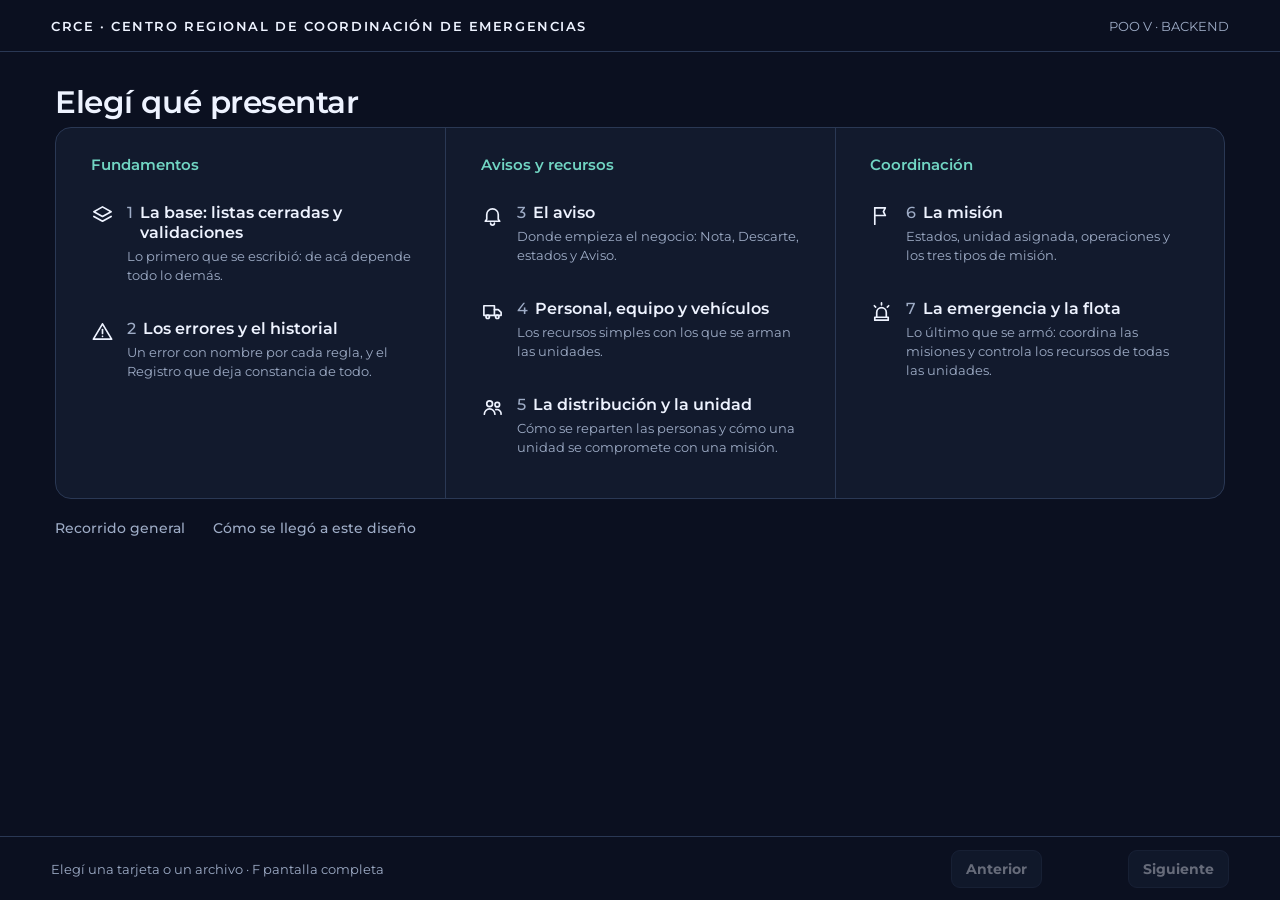
==== docs/backend_presentacion.html @ 0c1eb32d "Presentación: menú con los mismos colores que las diapositivas Co-Authored-By: Claude Opus 5.5 <nore" ====
<!doctype html>
<html lang="es"><head><meta charset="utf-8"><meta name="viewport" content="width=device-width, initial-scale=1">
<script>if(parent!==window)document.documentElement.classList.add('emb')</script>
<title>CRCE · Backend</title>
<style>
:root{--bg:#0b1020;--panel:#121a2d;--panel2:#18243b;--text:#eef3ff;--muted:#9eacc6;--accent:#71d5c3;--line:#2a3854;--code:#080d18;--gold:#f3c969;--blue:#7cb7ff;--lila:#b9a7ff;--soft:#c5d0e4}
*{box-sizing:border-box}html,body{margin:0;width:100%;height:100%;background:var(--bg);color:var(--text);font-family:Inter,ui-sans-serif,system-ui,-apple-system,BlinkMacSystemFont,"Segoe UI",sans-serif}
.deck{height:100%;display:flex;flex-direction:column}
.top{height:52px;flex:none;padding:0 4vw;display:flex;align-items:center;justify-content:space-between;gap:16px;border-bottom:1px solid var(--line);color:var(--muted);font-size:13px;letter-spacing:.04em;white-space:nowrap}
html.emb .top{padding-left:64px}
.top span{overflow:hidden;text-overflow:ellipsis}
.top select{background:var(--panel2);color:var(--text);border:1px solid var(--line);border-radius:9px;padding:6px 10px;font:inherit;font-size:13px;max-width:min(46vw,520px)}
main{flex:1;min-height:0;display:flex;justify-content:center;padding:2.2vh 4vw;overflow:hidden;position:relative}
.slide{display:none;width:min(1360px,100%);min-height:0;max-height:100%}
.slide.active{display:flex;flex-direction:column;justify-content:center;animation:in .22s ease}
.slide.cod.active{justify-content:flex-start}
@keyframes in{from{opacity:.4;transform:translateY(8px)}to{opacity:1;transform:none}}
@media (prefers-reduced-motion:reduce){.slide.active{animation:none}}
.eyebrow{color:var(--accent);font-size:13px;font-weight:700;letter-spacing:.15em;text-transform:uppercase;margin-bottom:10px;display:flex;justify-content:space-between;align-items:center;gap:12px}
h1{font-size:clamp(32px,4.6vw,62px);line-height:1.04;letter-spacing:-.04em;margin:0 0 16px}
h2{font-size:clamp(24px,3vw,42px);line-height:1.1;letter-spacing:-.035em;margin:0 0 clamp(10px,2vh,20px)}
.lead{font-size:clamp(16px,1.7vw,21px);line-height:1.5;color:var(--soft);max-width:900px;margin:0 0 6px}
.lead.corto{max-width:1000px;font-size:clamp(15px,1.45vw,19px);margin-bottom:clamp(8px,1.6vh,16px)}
.grid{display:grid;grid-template-columns:1fr 1fr;gap:clamp(12px,1.6vw,22px);align-items:start}
.grid3,.tres{display:grid;grid-template-columns:repeat(3,1fr);gap:clamp(12px,1.4vw,20px);align-items:stretch}
.card{background:var(--panel);border:1px solid var(--line);border-radius:16px;padding:clamp(14px,1.6vw,22px)}
.card h3{margin:0 0 10px;font-size:clamp(15px,1.3vw,18px)}
.card h3:not(:first-child){margin-top:14px}
.muted{color:var(--muted)}.chica{font-size:12.5px;margin:8px 0 0}
.explain{font-size:clamp(14.5px,1.3vw,18px);line-height:1.55;color:var(--soft);margin:0 0 8px}.explain strong{color:var(--text)}
ul{margin:6px 0 0;padding-left:20px;color:var(--soft);line-height:1.55;font-size:clamp(14.5px,1.3vw,18px)}li{margin:4px 0}
code{font-family:ui-monospace,SFMono-Regular,Menlo,monospace;color:#bce9df;font-size:.93em}
.tag{display:inline-block;color:var(--accent);border:1px solid #32665e;border-radius:99px;padding:4px 10px;font-size:12px;font-weight:700;margin:0 6px 6px 0}
.callout{border-left:3px solid var(--accent);padding:10px 14px;background:#10242a;border-radius:0 10px 10px 0;color:#cdebe5;margin-top:14px;font-size:clamp(14.5px,1.3vw,18px);line-height:1.5}
.flow{display:flex;align-items:center;gap:10px;flex-wrap:wrap;margin:18px 0 6px}.node{background:var(--panel2);border:1px solid var(--line);border-radius:12px;padding:13px 18px;font-weight:650;font-size:clamp(15px,1.4vw,19px)}.arrow{color:var(--accent);font-size:20px}
pre.mini{margin:6px 0 0;background:var(--code);border:1px solid #26334b;border-radius:10px;padding:12px 14px;overflow:auto;color:#e6edf8;font:clamp(11.5px,1vw,13.5px)/1.55 ui-monospace,SFMono-Regular,Menlo,monospace;white-space:pre}
/* piezas */
.pieza h3{margin-bottom:2px}.pieza h3 code{font-size:1.15em;color:var(--accent)}.rol{display:block;font-size:12px;color:var(--gold);margin:0 0 8px}
.guarda{font-size:13px;color:var(--muted);margin:6px 0 0;line-height:1.45}.guarda b{color:var(--soft)}
/* capas */
.capas{display:flex;flex-direction:column;gap:clamp(6px,1.2vh,12px)}
.capa{display:grid;grid-template-columns:minmax(150px,250px) 1fr;gap:16px;align-items:center;background:var(--panel);border:1px solid var(--line);border-left:4px solid var(--accent);border-radius:14px;padding:clamp(8px,1.4vh,14px) 18px}
.capa.c1{border-left-color:var(--blue)}.capa.c2{border-left-color:var(--gold)}.capa.c3{border-left-color:var(--lila)}
.cn b{display:block;font-size:clamp(15px,1.4vw,18px)}.cn small{color:var(--muted);font-size:12.5px}
.mod{display:inline-block;margin:3px 8px 3px 0;padding:6px 12px;border-radius:9px;background:var(--panel2);border:1px solid var(--line);font:600 clamp(12.5px,1.1vw,14.5px) ui-monospace,Menlo,monospace;color:#bce9df}
.mod.tipo{border-style:dashed;color:var(--muted)}
/* mapa */
.mapa{display:grid;grid-template-columns:1fr auto 1fr auto 1fr auto 1fr auto 1fr;align-items:center;row-gap:8px;margin:6px 0 4px}
.nodo{background:var(--panel2);border:1px solid var(--line);border-radius:14px;padding:clamp(14px,3vh,30px) 8px;text-align:center}
.nodo b{display:block;font-size:clamp(15px,1.6vw,22px)}.nodo small{display:block;color:var(--muted);font-size:clamp(11.5px,.95vw,13px);margin-top:3px}
.nodo.chico{padding:8px 6px;border-style:dashed}.nodo.chico b{font-size:clamp(13px,1.15vw,15px)}
.lk{display:flex;flex-direction:column;align-items:center;color:var(--accent);font-size:clamp(11.5px,1vw,13.5px);padding:0 8px;text-align:center;line-height:1.2}.lk i{font-style:normal;font-size:20px}
.abajo{grid-row:2;display:flex;flex-direction:column;align-items:center;gap:2px;color:var(--accent);font-size:clamp(11.5px,1vw,13.5px);margin-top:10px;text-align:center}.abajo i{font-style:normal;font-size:18px;line-height:1}
.a3{grid-column:3}.a5{grid-column:5}.a7{grid-column:7}
/* cadena de mensajes */
.seq{display:flex;flex-direction:column;gap:2px}
.q{display:flex;align-items:center;gap:10px;padding:clamp(2px,.5vh,5px) 0 clamp(2px,.5vh,5px) calc(var(--d)*clamp(14px,1.8vw,26px));font-size:clamp(12px,1.2vw,16.5px);white-space:nowrap;min-width:0}
.q .a{flex:none;width:clamp(78px,7.5vw,100px);text-align:center;border-radius:7px;padding:2px 0;font-weight:700;font-size:.86em;color:#0b1020}
.a.op{background:#9eacc6}.a.em{background:var(--accent)}.a.mi{background:var(--gold)}.a.un{background:var(--lila)}.a.ve{background:#8fe3a0}
.q code{color:#e6edf8;overflow:hidden;text-overflow:ellipsis}.q em{color:var(--muted);font-style:normal;overflow:hidden;text-overflow:ellipsis}
.q em::before{content:"· "}
/* camino de un dato */
.pipe{display:flex;align-items:center;gap:8px;flex-wrap:wrap;margin:0 0 clamp(10px,2vh,18px)}
.et{display:flex;gap:8px;align-items:center;background:var(--panel2);border:1px solid var(--line);border-radius:12px;padding:8px 14px;font-weight:650;font-size:clamp(13px,1.2vw,16px)}
.et b{display:inline-grid;place-items:center;width:22px;height:22px;border-radius:50%;background:var(--accent);color:#0b1020;font-size:12px}
.codigo2{display:flex;flex-direction:column;gap:4px}.cl{display:flex;gap:10px;align-items:baseline;padding:6px 10px;border-radius:8px;border-left:3px solid var(--line);background:var(--code)}
.cl b{flex:none;display:inline-grid;place-items:center;width:20px;height:20px;border-radius:50%;font-size:11px;color:#0b1020;background:var(--muted)}
.cl code{color:#e6edf8;font-size:clamp(11px,1vw,13.5px);white-space:nowrap;overflow:hidden;text-overflow:ellipsis}
.cl.e2{border-left-color:var(--accent)}.cl.e2 b{background:var(--accent)}.cl.e3{border-left-color:var(--gold)}.cl.e3 b{background:var(--gold)}
.cl.e4{border-left-color:var(--lila)}.cl.e4 b{background:var(--lila)}.cl.e5{border-left-color:var(--blue)}.cl.e5 b{background:var(--blue)}
.etapas{list-style:none;padding:0}.etapas li{margin:0 0 9px;font-size:clamp(13px,1.15vw,15.5px);line-height:1.45}.etapas b{color:var(--text)}
/* ejemplo real, etapa por etapa */
.ej{display:grid;grid-template-columns:1.35fr 1fr;gap:clamp(12px,1.4vw,20px);align-items:start;margin-bottom:clamp(8px,1.4vh,14px)}
.ets{display:flex;flex-direction:column;gap:clamp(5px,.9vh,8px)}
.ep{--c:var(--muted);display:grid;grid-template-columns:22px 1fr;gap:0 12px;align-items:start;background:var(--panel);border:1px solid var(--line);border-left:3px solid var(--c);border-radius:12px;padding:clamp(6px,1vh,10px) 14px}
.ep>b{display:inline-grid;place-items:center;width:22px;height:22px;border-radius:50%;background:var(--c);color:#0b1020;font-size:12px;margin-top:1px}
.ep p{margin:0;font-size:clamp(13.5px,1.2vw,16.5px);line-height:1.45;color:var(--soft)}.ep p strong{color:var(--text)}.ep .t{color:var(--c);font-weight:700}
.ep.e2{--c:var(--accent)}.ep.e3{--c:var(--gold)}.ep.e4{--c:var(--lila)}.ep.e5{--c:var(--blue)}
.ep pre.mini{margin:6px 0 0;font-size:clamp(11px,1vw,13px);padding:8px 12px}
.card.err{border-color:#6b3340;background:#1a1322}.card.err h3{color:#ff9aa8}
.pr{align-items:stretch}
.card.ok{border-color:#2f6b57;background:#0f221f;display:flex;flex-direction:column;align-items:center;justify-content:center;text-align:center;gap:6px}
.card.ok h3{margin:0;color:#8fe3a0;font-size:clamp(18px,1.8vw,24px)}.card.ok .explain{margin:0;font-size:clamp(15px,1.4vw,19px)}
.gran{display:grid;place-items:center;width:clamp(56px,6vw,84px);height:clamp(56px,6vw,84px);border-radius:50%;background:#8fe3a0;color:#0b1020;font-size:clamp(30px,3.4vw,48px);font-weight:800;margin-bottom:6px}
.sigue{display:flex;flex-wrap:wrap;align-items:center;gap:6px 8px;margin:0 0 clamp(8px,1.4vh,14px)}
.sigue .eti{color:var(--muted);font-size:13px;margin-right:4px}
.sigue .paso{display:inline-flex;gap:7px;align-items:center;background:var(--panel2);border:1px solid var(--line);border-radius:99px;padding:3px 12px 3px 4px;font-size:clamp(12px,1.05vw,14px);color:var(--soft)}
.sigue .paso b{display:inline-grid;place-items:center;width:20px;height:20px;border-radius:50%;background:var(--accent);color:#0b1020;font-size:11px}
.banda{display:grid;grid-template-columns:1fr auto;gap:6px 22px;align-items:center}.banda h3{margin:0 0 4px}.banda .explain{margin:0}.banda pre.mini{margin:0}
/* ciclo de vida */
.vida{display:grid;grid-template-columns:clamp(110px,13vw,170px) 1fr;gap:4px 16px;align-items:center;background:var(--panel);border:1px solid var(--line);border-radius:14px;padding:clamp(8px,1.3vh,13px) 18px;margin-bottom:clamp(6px,1.1vh,10px)}
.vn b{display:block;font-size:clamp(15px,1.4vw,18px)}.vn small{color:var(--muted);font-size:12px}
.cad{display:flex;flex-wrap:wrap;gap:6px 8px;align-items:center}
.st{background:var(--panel2);border:1px solid #32665e;color:#bce9df;border-radius:99px;padding:4px 12px;font-weight:650;font-size:clamp(13px,1.2vw,16px)}
.ar{color:var(--gold);font:600 clamp(11.5px,1vw,14px) ui-monospace,Menlo,monospace}.o{color:var(--muted);font-size:13px}
.nota-v{grid-column:2;margin:0;font-size:clamp(12px,1vw,14px);color:var(--muted)}
/* conceptos de POO */
.poo{display:flex;flex-direction:column;gap:clamp(5px,.9vh,9px)}
.poo .fila{display:grid;grid-template-columns:clamp(130px,15vw,200px) 1.3fr 1.4fr;gap:16px;align-items:center;padding:clamp(6px,1.1vh,11px) 16px;background:var(--panel);border:1px solid var(--line);border-radius:12px}
.cp{color:var(--accent);font-weight:750;font-size:clamp(14.5px,1.4vw,19px)}.dn{font-size:clamp(12.5px,1.15vw,15.5px);color:var(--soft);line-height:1.4}.pq{font-size:clamp(13px,1.2vw,16.5px);color:#e4ecff;line-height:1.4}
/* pruebas */
.pruebas .fila{display:grid;grid-template-columns:minmax(150px,230px) 1fr 36px;gap:10px;padding:6px 0;border-bottom:1px solid var(--line);font-size:clamp(12.5px,1.15vw,15px);align-items:baseline;color:var(--soft)}
.pruebas .fila:last-child{border-bottom:0}.pruebas b{text-align:right;color:var(--accent)}
/* ficha */
.cont{list-style:none;padding:0;margin:0}.cont li{display:grid;grid-template-columns:minmax(0,1fr);gap:1px;padding:6px 0;border-bottom:1px solid var(--line);margin:0}.cont li:last-child{border-bottom:0}
.cont code{color:var(--accent);font-weight:600}.cont span{color:var(--soft);font-size:clamp(12.5px,1.1vw,14.5px)}
.rel{margin:0 0 8px;display:flex;flex-wrap:wrap;align-items:center;gap:2px 0}.rel b{width:74px;color:var(--muted);font-size:12.5px;font-weight:600}
/* código */
.dos{display:grid;grid-template-columns:minmax(0,1.15fr) minmax(0,1fr);gap:clamp(12px,1.6vw,22px);flex:1;min-height:0;align-items:start;grid-template-rows:minmax(0,1fr)}
.codigo{background:var(--code);border:1px solid #26334b;border-radius:12px;padding:12px 6px 12px 4px;overflow:auto;max-height:100%;font:14px/1.6 ui-monospace,SFMono-Regular,Menlo,monospace;min-width:0}
.l{display:flex;white-space:pre;padding-right:12px;overflow:hidden}.l[hidden]{display:none}
.n{flex:none;width:3.4em;text-align:right;color:#475674;padding-right:1.2em;user-select:none}
.c{flex:1;color:#e6edf8}
.tk{color:var(--blue)}.ts{color:var(--gold)}.td{color:var(--lila)}.tn{color:#f2a07b}
.l.act{background:rgba(113,213,195,.14);box-shadow:inset 3px 0 0 var(--accent)}
.codigo.foco .l:not(.act){opacity:.5}
.dos.apilado{grid-template-columns:minmax(0,1fr);grid-template-rows:auto minmax(0,1fr)}
.nota{max-height:100%;overflow:hidden;min-width:0}.nota .zz{width:100%}
.apilado .nota{padding:12px 16px}.apilado .nota .pista{display:none}
.apilado .nota h3{font-size:clamp(15px,1.4vw,19px);margin:0 0 5px}.apilado .nota .q2{font-size:clamp(13.5px,1.2vw,16px);line-height:1.45;margin-bottom:5px}
.apilado .nota h4{margin:6px 0 3px}.apilado .nota .tags{margin-top:4px}.apilado .nota .callout{margin-top:0}
.apilado .nota .zz{columns:2 320px;column-gap:28px}.apilado .nota .zz>*{break-inside:avoid}.apilado .nota .zz>.rot{column-span:all}.apilado .nota .zz>h3:first-of-type{margin-top:0}
.rot{display:flex;justify-content:space-between;align-items:center;color:var(--muted);font-size:12px;letter-spacing:.05em;margin-bottom:8px}
.dots span{display:inline-block;width:7px;height:7px;border-radius:50%;background:var(--line);margin-left:4px}.dots span.on{background:var(--accent)}
.nota h3{font-size:clamp(17px,1.6vw,22px);margin:0 0 8px;letter-spacing:-.01em}
.nota .q2{font-size:clamp(14.5px,1.3vw,17.5px);line-height:1.55;color:var(--soft);margin:0 0 8px}.nota .q2 strong{color:var(--text)}
.nota .q2 p{margin:0 0 .55em}.nota .q2 p:last-child{margin-bottom:0}
.nota .q2 pre.mini{font:600 .78em/1.45 ui-monospace,SFMono-Regular,Menlo,monospace;color:var(--accent);background:rgba(0,0,0,.25);border:1px solid var(--line);border-radius:8px;padding:.6em .8em;margin:.2em 0 .7em;white-space:pre;overflow-x:auto}
.nota .q2 table.mini{border-collapse:collapse;width:100%;font-size:.8em;margin:.2em 0 .6em}.nota .q2 table.mini th,.nota .q2 table.mini td{border:1px solid var(--line);padding:.3em .45em;text-align:left;vertical-align:top}.nota .q2 table.mini th{color:var(--gold);font-weight:700;background:rgba(255,255,255,.03)}
.nota .q2 ul,.nota .q2 ol{margin:.2em 0 .55em;padding-left:1.25em}.nota .q2 li{margin:.25em 0}.nota .q2 li::marker{color:var(--accent);font-weight:700}
.nota h4{margin:10px 0 4px;font-size:13px;color:var(--gold);font-weight:700}
.nota .tags{margin-top:8px}.nota .pista{color:var(--muted);font-size:12.5px;margin:10px 0 0}
.ver{background:none;border:1px solid var(--line);color:var(--accent);border-radius:8px;padding:3px 9px;font-size:11.5px;font-weight:650;cursor:pointer;letter-spacing:0;text-transform:none}.ver[hidden]{display:none}
.ver:hover{border-color:var(--accent)}
/* pie */
.bottom{height:64px;flex:none;border-top:1px solid var(--line);display:flex;align-items:center;justify-content:space-between;padding:0 4vw;color:var(--muted);font-size:13px;gap:12px}
.controls{display:flex;gap:8px;align-items:center}
button{background:var(--panel2);border:1px solid var(--line);color:var(--text);padding:9px 14px;border-radius:9px;cursor:pointer;font-weight:650;font:inherit;font-size:14px;font-weight:650}
button:hover{border-color:var(--accent)}button:disabled{opacity:.4;cursor:default}button:focus-visible,.gr:focus-visible{outline:3px solid var(--gold);outline-offset:2px}
.count{min-width:70px;text-align:center}
/* lista */
#lista{display:none;width:min(1360px,100%);overflow:auto;align-self:stretch;padding:0 4px}
#lista.on{display:block}
#lista h1{font-size:clamp(28px,3.6vw,48px);margin-bottom:8px}#lista .lead{margin-bottom:clamp(10px,2vh,18px)}
.gr{display:grid;grid-template-columns:auto 1fr;gap:4px 14px;align-items:start;background:var(--panel);border:1px solid var(--line);border-radius:16px;padding:clamp(12px,1.8vh,18px) 18px;cursor:pointer;position:relative;min-width:0}
.gr:hover{border-color:var(--accent)}.gr.visto{border-color:#32665e}.gr.visto::after{content:"visto";position:absolute;right:14px;top:10px;color:var(--accent);font-size:11px;font-weight:700}
.gr .num{display:inline-grid;place-items:center;width:32px;height:32px;border-radius:50%;background:var(--accent);color:#0b1020;font-weight:800;font-size:15px}
.gr b{display:block;font-size:clamp(15px,1.35vw,18px);margin-bottom:4px}
.gr .arch{display:flex;flex-wrap:wrap;gap:6px;margin-bottom:4px}
.fch{padding:3px 9px;border-radius:7px;font:600 12px ui-monospace,Menlo,monospace;color:#bce9df;background:var(--panel2)}
.gr .desc{display:block;color:var(--muted);font-size:clamp(12.5px,1.05vw,14px);line-height:1.4}
.gr small{grid-column:2;color:var(--muted);font-size:11.5px}
.gr.gen{margin-bottom:clamp(10px,1.6vh,16px);border-color:#32665e;background:#10242a;grid-template-columns:auto 1fr auto;align-items:center}
.gr.gen .num{background:var(--gold)}.gr.gen small{grid-column:3;font-size:12px}
.grs{display:grid;grid-template-columns:repeat(auto-fit,minmax(290px,1fr));gap:clamp(10px,1.4vw,16px)}
.aparte{margin:14px 0 4px;color:var(--muted);font-size:13px}.aparte button{padding:5px 11px;font-size:12.5px;color:var(--soft)}
@media (max-width:980px){.grid,.tres,.grid3,.ej,.banda{grid-template-columns:1fr}}
@media (max-width:640px){.top select{display:none}}
@media (max-height:900px){#lista .lead{display:none}}
@media (max-height:720px){h2{font-size:clamp(22px,2.6vw,30px);margin-bottom:8px}.eyebrow{margin-bottom:4px;font-size:12px}.cont li{padding:4px 0}.sigue{margin-bottom:6px}.sigue .paso{padding:2px 10px 2px 3px}.lead.corto{margin-bottom:6px}}
@media (max-height:720px){.gr .desc{display:none}.gr{padding:10px 16px}}
@font-face{font-family:"Montserrat";font-weight:400;font-style:normal;font-display:swap;src:url([data-uri]) format("woff2")}
@font-face{font-family:"Montserrat";font-weight:500;font-style:normal;font-display:swap;src:url([data-uri]) format("woff2")}
@font-face{font-family:"Montserrat";font-weight:600;font-style:normal;font-display:swap;src:url([data-uri]) format("woff2")}
@font-face{font-family:"Montserrat";font-weight:700;font-style:normal;font-display:swap;src:url([data-uri]) format("woff2")}

/* ── vista de inicio (menú): mismos colores que las diapositivas, Montserrat, columnas por tema ── */
body.modo-lista .top,body.modo-lista .bottom{font-family:"Montserrat",sans-serif;letter-spacing:0}
body.modo-lista .top span:first-child{color:var(--text);font-weight:600;letter-spacing:.12em}
#lista{font-family:"Montserrat",system-ui,sans-serif;color:var(--text);max-width:1320px}
#lista h1{font:600 clamp(26px,2.4vw,34px)/1.15 "Montserrat",sans-serif;letter-spacing:-.015em;color:var(--text);margin:clamp(6px,1.5vh,18px) 0 6px}
#lista .lead{font:400 clamp(14px,1.05vw,16px)/1.5 "Montserrat",sans-serif;color:var(--muted);max-width:760px;margin:0 0 clamp(14px,2.4vh,26px)}
.mega{display:grid;grid-template-columns:repeat(3,minmax(0,1fr));border:1px solid var(--line);border-radius:16px;background:var(--panel);overflow:hidden}
.mega .col{padding:clamp(18px,3.2vh,34px) clamp(12px,1.6vw,24px) clamp(14px,2.4vh,26px)}
.mega .col+.col{border-left:1px solid var(--line)}
.mega h3{font:600 15px/1.2 "Montserrat",sans-serif;color:var(--accent);margin:0 0 clamp(8px,1.6vh,16px);padding-left:14px}
#lista .gr{display:grid;grid-template-columns:24px minmax(0,1fr);gap:0 12px;align-items:start;background:none;border:0;border-radius:12px;
  padding:clamp(10px,1.6vh,15px) 14px;margin-bottom:clamp(2px,.6vh,8px);cursor:pointer;color:var(--text);box-shadow:none;position:relative}
#lista .gr:hover,#lista .gr:focus-visible{background:var(--panel2);outline:none}
#lista .gr:focus-visible{box-shadow:0 0 0 2px var(--accent)}
#lista .gr svg{width:23px;height:23px;margin-top:1px;fill:none;stroke:var(--text);stroke-width:1.75;stroke-linecap:round;stroke-linejoin:round}
#lista .gr>div{display:block}
#lista .gr b{display:flex;align-items:baseline;gap:7px;font:600 clamp(15.5px,1.25vw,18px)/1.25 "Montserrat",sans-serif;margin:0 0 4px;color:var(--text)}
#lista .gr .nro{color:var(--muted);font-weight:500}
#lista .gr .desc{display:block;font:400 clamp(13px,1vw,15px)/1.45 "Montserrat",sans-serif;color:var(--muted);margin:0}
#lista .gr .arch{display:flex;flex-wrap:wrap;gap:2px 12px;margin-top:6px}
#lista .fch{background:none;border:0;padding:0;font:500 12.5px/1.4 "Montserrat",sans-serif;color:#bce9df;cursor:pointer}
#lista .fch:hover{text-decoration:underline;color:var(--text)}
#lista .gr.visto::after{content:"Visto";position:static;grid-column:2;justify-self:start;margin-top:6px;font:600 11px/1 "Montserrat",sans-serif;color:var(--bg);background:var(--accent);border-radius:99px;padding:4px 8px}
.extra{display:flex;gap:28px;margin:clamp(10px,1.8vh,18px) 0 0}
.preg{background:none;border:0;padding:4px 0;font:500 clamp(14px,1.05vw,15.5px)/1.3 "Montserrat",sans-serif;color:var(--muted);cursor:pointer;border-radius:0}
.preg:hover{color:var(--text);text-decoration:underline;border:0}
.preg:focus-visible{outline:2px solid var(--accent);outline-offset:2px}
@media (max-width:1100px){.mega{grid-template-columns:repeat(2,minmax(0,1fr))}.mega .col+.col{border-left:0}}
@media (max-width:640px){.mega{grid-template-columns:1fr}}
@media (max-height:900px){#lista .gr .arch{display:none}}
@media (max-height:760px){#lista .lead{display:none}#lista .gr .desc{font-size:13px}}
</style></head>
<body>
<div class="deck">
<header class="top"><span>CRCE · CENTRO REGIONAL DE COORDINACIÓN DE EMERGENCIAS</span><select id="salto" aria-label="Ir a una diapositiva" hidden></select><span id="ctx">POO V · BACKEND</span></header>
<main id="main">
<section id="lista" class="on">
 <h1>Elegí qué presentar</h1>
 <p class="lead">Cada grupo explica el código de sus archivos, en el orden en que se construyó.</p>
 <div class="mega"><div class="col"><h3>Fundamentos</h3><div class="gr" data-g="1" tabindex="0" role="button" title="6 diapositivas"><svg viewBox="0 0 24 24" aria-hidden="true"><path d="M12 3 3 8l9 5 9-5-9-5Z"/><path d="m3 13 9 5 9-5"/></svg><div><b><span class="nro">1</span>La base: listas cerradas y validaciones</b><span class="desc">Lo primero que se escribió: de acá depende todo lo demás.</span><span class="arch"><button class="fch" data-g="1" data-f="catalogos.py">catalogos.py</button><button class="fch" data-g="1" data-f="valores.py">valores.py</button></span></div></div><div class="gr" data-g="2" tabindex="0" role="button" title="8 diapositivas"><svg viewBox="0 0 24 24" aria-hidden="true"><path d="M12 4 2.5 20h19L12 4Z"/><path d="M12 10v4"/><path d="M12 17h.01"/></svg><div><b><span class="nro">2</span>Los errores y el historial</b><span class="desc">Un error con nombre por cada regla, y el Registro que deja constancia de todo.</span><span class="arch"><button class="fch" data-g="2" data-f="errores.py">errores.py</button><button class="fch" data-g="2" data-f="historial.py">historial.py</button></span></div></div></div><div class="col"><h3>Avisos y recursos</h3><div class="gr" data-g="3" tabindex="0" role="button" title="8 diapositivas"><svg viewBox="0 0 24 24" aria-hidden="true"><path d="M6 16v-5a6 6 0 0 1 12 0v5l1.5 2h-15L6 16Z"/><path d="M10 20a2 2 0 0 0 4 0"/></svg><div><b><span class="nro">3</span>El aviso</b><span class="desc">Donde empieza el negocio: Nota, Descarte, estados y Aviso.</span><span class="arch"><button class="fch" data-g="3" data-f="aviso.py">aviso.py</button></span></div></div><div class="gr" data-g="4" tabindex="0" role="button" title="7 diapositivas"><svg viewBox="0 0 24 24" aria-hidden="true"><path d="M3 6h11v10H3z"/><path d="M14 10h4l3 3v3h-7"/><circle cx="7" cy="17.5" r="1.8"/><circle cx="17" cy="17.5" r="1.8"/></svg><div><b><span class="nro">4</span>Personal, equipo y vehículos</b><span class="desc">Los recursos simples con los que se arman las unidades.</span><span class="arch"><button class="fch" data-g="4" data-f="personal.py">personal.py</button><button class="fch" data-g="4" data-f="equipamiento.py">equipamiento.py</button><button class="fch" data-g="4" data-f="vehiculos.py">vehiculos.py</button></span></div></div><div class="gr" data-g="5" tabindex="0" role="button" title="9 diapositivas"><svg viewBox="0 0 24 24" aria-hidden="true"><circle cx="9" cy="8" r="3"/><path d="M3.5 19a5.5 5.5 0 0 1 11 0"/><circle cx="17" cy="9" r="2.4"/><path d="M15.5 14.2A4.5 4.5 0 0 1 21 19"/></svg><div><b><span class="nro">5</span>La distribución y la unidad</b><span class="desc">Cómo se reparten las personas y cómo una unidad se compromete con una misión.</span><span class="arch"><button class="fch" data-g="5" data-f="distribucion.py">distribucion.py</button><button class="fch" data-g="5" data-f="unidad.py">unidad.py</button></span></div></div></div><div class="col"><h3>Coordinación</h3><div class="gr" data-g="6" tabindex="0" role="button" title="9 diapositivas"><svg viewBox="0 0 24 24" aria-hidden="true"><path d="M5 21V4"/><path d="M5 4h11l-2 4 2 4H5"/></svg><div><b><span class="nro">6</span>La misión</b><span class="desc">Estados, unidad asignada, operaciones y los tres tipos de misión.</span><span class="arch"><button class="fch" data-g="6" data-f="mision.py">mision.py</button></span></div></div><div class="gr" data-g="7" tabindex="0" role="button" title="12 diapositivas"><svg viewBox="0 0 24 24" aria-hidden="true"><path d="M7 18v-5a5 5 0 0 1 10 0v5"/><path d="M5 18h14v3H5z"/><path d="M12 3v2M4.5 6l1.4 1.4M19.5 6l-1.4 1.4"/></svg><div><b><span class="nro">7</span>La emergencia y la flota</b><span class="desc">Lo último que se armó: coordina las misiones y controla los recursos de todas las unidades.</span><span class="arch"><button class="fch" data-g="7" data-f="emergencia.py">emergencia.py</button><button class="fch" data-g="7" data-f="flota.py">flota.py</button></span></div></div></div></div><p class="extra"><button class="preg" data-s="0">Recorrido general</button><button class="preg" id="proceso">Cómo se llegó a este diseño</button></p>
</section>
<section class="slide gen grande" data-i="0" hidden><div class="eyebrow"><span>01 · el problema que resuelve</span></div><h1>Un centro que recibe avisos y decide quién responde</h1>
<p class="lead">El CRCE recibe avisos de <strong>inundaciones, incendios y accidentes viales</strong>. Sus operadores los evalúan,
registran las emergencias y organizan <strong>misiones</strong> (evacuación, rescate o asistencia sanitaria) con las
<strong>unidades</strong> de sus bases operativas.</p>
<div class="flow"><div class="node">Aviso</div><span class="arrow">→</span><div class="node">Emergencia</div><span class="arrow">→</span><div class="node">Misión</div><span class="arrow">→</span><div class="node">Unidad</div></div>
<div class="callout">El backend es el <strong>núcleo de reglas</strong>: decide qué operaciones están permitidas, con qué recursos,
y deja constancia de cada una. No es una API ni un servidor: es un <strong>dominio en Python puro</strong>, sin librerías externas.</div></section>
<section class="slide gen" data-i="1" hidden><div class="eyebrow"><span>01 · el problema que resuelve</span></div><h2>Qué reglas hace cumplir el backend</h2><div class="grid3"><div class="card"><h3>Un aviso se evalúa una sola vez</h3><p class="explain">Nace pendiente. Aceptarlo origina una emergencia; descartarlo exige justificación. Después no admite más cambios.</p><div><span class="tag">Aviso</span><span class="tag">State</span></div></div><div class="card"><h3>Una unidad atiende solo lo que puede</h3><p class="explain">Debe estar habilitada, libre y tener el vehículo, el personal y el equipo que pide ese tipo de misión.</p><div><span class="tag">Unidad</span><span class="tag">Mision</span></div></div><div class="card"><h3>Nada está en dos lugares a la vez</h3><p class="explain">Una persona, un vehículo o un equipo pertenece a una sola unidad. Lo controla la Flota, porque una unidad sola no conoce a las demás.</p><div><span class="tag">Flota</span></div></div><div class="card"><h3>Una emergencia se cierra con criterio</h3><p class="explain">Sin misiones sin concluir y con al menos una misión exitosa.</p><div><span class="tag">Emergencia</span></div></div><div class="card"><h3>Todo deja constancia</h3><p class="explain">Cada operación relevante genera un Registro inmutable: quién, cuándo, qué y sobre qué.</p><div><span class="tag">Registro</span></div></div><div class="card"><h3>Si falla, nada cambia</h3><p class="explain">Se valida y se arma todo antes de modificar: un rechazo no deja objetos a medio cambiar.</p><div><span class="tag">Fallar antes de modificar</span></div></div></div></section>
<section class="slide gen" data-i="2" hidden><div class="eyebrow"><span>02 · cómo está organizado</span></div><h2>Un dominio, sus pruebas y la documentación</h2>
<div class="grid">
 <div class="card"><h3>El repositorio</h3><pre class="mini">ProyectoFinal-PP5/
├─ pyproject.toml    Python ≥ 3.13 · sin dependencias
├─ dominio/          13 módulos: el backend
├─ tests/            8 archivos · 204 pruebas
└─ docs/             presentación y diagramas,
                     generados del código real</pre></div>
 <div class="card"><h3>Qué hay y qué no hay</h3>
  <ul><li>Solo biblioteca estándar: lo verifica <code>test_diseno.py</code>.</li>
  <li><strong>pytest</strong> es la única dependencia, y solo para desarrollo.</li>
  <li>Cada módulo concentra una parte del problema; colaboran importándose entre sí.</li>
  <li>No hay servidor, base de datos ni interfaz en esta entrega: el alcance es el <strong>dominio y sus reglas</strong>. La persistencia y la API se construyen encima.</li></ul>
  <div class="callout">Las fechas entran como parámetro: el dominio nunca consulta el reloj, así las pruebas dan siempre el mismo resultado.</div></div>
</div></section>
<section class="slide gen" data-i="3" hidden><div class="eyebrow"><span>02 · cómo está organizado</span></div><h2>Cada módulo solo conoce a los de su nivel o a los de abajo</h2>
<div class="capas"><div class="capa c3"><div class="cn"><b>Coordinación</b><small>procesos completos y consistencia</small></div><div class="cm"><span class="mod">aviso</span><span class="mod">emergencia</span><span class="mod">flota</span></div></div><div class="capa c2"><div class="cn"><b>Unidad y misión</b><small>se verifican entre sí</small></div><div class="cm"><span class="mod">unidad</span><span class="mod">mision</span></div></div><div class="capa c1"><div class="cn"><b>Recursos</b><small>lo que tiene una unidad</small></div><div class="cm"><span class="mod">personal</span><span class="mod">equipamiento</span><span class="mod">vehiculos</span><span class="mod">distribucion</span></div></div><div class="capa c0"><div class="cn"><b>Base</b><small>listas cerradas, errores, validaciones y registro</small></div><div class="cm"><span class="mod">catalogos</span><span class="mod">errores</span><span class="mod">valores</span><span class="mod">historial</span></div></div></div>
<div class="callout"><strong>Unidad y Misión</strong> se necesitan: Misión importa a Unidad, y Unidad solo nombra a Misión para anotar tipos
(<code>TYPE_CHECKING</code>). En ejecución no hay ciclos de importación.</div></section>
<section class="slide gen" data-i="4" hidden><div class="eyebrow"><span>03 · clases y componentes principales</span></div><h2>Seis piezas llevan el negocio</h2><div class="grid3"><div class="card pieza"><h3><code>Aviso</code></h3><span class="rol">entidad · State</span><p class="explain">Registra lo que informa un reportante y se evalúa una sola vez.</p><p class="guarda"><b>Guarda:</b> ubicación, tipo, gravedad estimada, notas, descarte</p></div><div class="card pieza"><h3><code>Emergencia</code></h3><span class="rol">raíz de agregado · State</span><p class="explain">Nace al aceptar un aviso. Coordina sus misiones y decide el cierre.</p><p class="guarda"><b>Guarda:</b> tipo y gravedad confirmados, misiones</p></div><div class="card pieza"><h3><code>Mision</code></h3><span class="rol">abstracta · State</span><p class="explain">Un trabajo concreto para una unidad. Declara qué pide y cómo avanza.</p><p class="guarda"><b>Guarda:</b> objetivo, estado, unidad asignada, novedades, resultado</p></div><div class="card pieza"><h3><code>Unidad</code></h3><span class="rol">entidad · composición</span><p class="explain">Jefe, personal, vehículo y equipo. Se compromete con una misión a la vez.</p><p class="guarda"><b>Guarda:</b> dotación, vehículo, equipo, condición, misión</p></div><div class="card pieza"><h3><code>Flota</code></h3><span class="rol">raíz de consistencia</span><p class="explain">Conoce bases y unidades y evita que un recurso esté en dos unidades.</p><p class="guarda"><b>Guarda:</b> bases y unidades</p></div><div class="card pieza"><h3><code>Registro</code></h3><span class="rol">valor inmutable</span><p class="explain">La constancia de cada operación: quién, cuándo, qué y sobre qué.</p><p class="guarda"><b>Guarda:</b> actor, fecha, operación, recursos, detalle</p></div></div></section>
<section class="slide gen" data-i="5" hidden><div class="eyebrow"><span>03 · clases y componentes principales</span></div><h2>Lo que rodea a esas piezas</h2>
<div class="grid3">
 <div class="card"><h3>Recursos</h3>
  <ul><li><code>Persona</code>: competencias</li><li><code>Equipo</code>: categoría y condición</li>
  <li><code>Vehiculo</code> (abstracto): <code>TransportePersonas</code>, <code>VehiculoRescate</code>, <code>Ambulancia</code></li>
  <li><code>BaseOperativa</code>: dónde están las unidades</li></ul></div>
 <div class="card"><h3>Valores inmutables</h3>
  <p class="explain"><code>Ubicacion</code>, <code>Nota</code>, <code>Descarte</code>, <code>Novedad</code>, <code>Resultado</code>, <code>Registro</code> y <code>VistaMision</code>.</p>
  <p class="explain">Con <code>frozen=True</code> no se pueden modificar una vez validados.</p></div>
 <div class="card"><h3>Estados y soporte</h3>
  <ul><li><strong>13 estados</strong>: aviso (3), misión (5), emergencia (2) y condición de la unidad (3)</li>
  <li><code>_SinUnidad</code> / <code>_ConUnidad</code>: la unidad asignada</li>
  <li><strong>9 catálogos</strong> Enum y <strong>27 errores</strong> propios</li>
  <li><code>existe_distribucion()</code>: personas distintas por puesto</li></ul></div>
</div></section>
<section class="slide gen" data-i="6" hidden><div class="eyebrow"><span>04 · cómo se comunican</span><button class="ver" data-c="Emergencia" hidden>◇ Ver en el diagrama</button></div><h2>Quién le habla a quién</h2>
<div class="mapa">
 <div class="nodo"><b>Aviso</b><small>entidad</small></div>
 <div class="lk"><span>origina</span><i>→</i></div>
 <div class="nodo"><b>Emergencia</b><small>raíz de agregado</small></div>
 <div class="lk"><span>contiene</span><i>→</i></div>
 <div class="nodo"><b>Mision</b><small>abstracta</small></div>
 <div class="lk"><span>asignada a</span><i>→</i></div>
 <div class="nodo"><b>Unidad</b><small>entidad</small></div>
 <div class="lk"><span>agrupa</span><i>←</i></div>
 <div class="nodo"><b>Flota</b><small>raíz de consistencia</small></div>
 <div class="abajo a3"><i>↑</i><span>historial</span><div class="nodo chico"><b>Registro</b><small>lo generan Aviso, Emergencia y Unidad</small></div></div>
 <div class="abajo a5"><i>↑</i><span>doble despacho</span><div class="nodo chico"><b>Vehiculo</b><small>responde si sirve</small></div></div>
 <div class="abajo a7"><i>↑</i><span>se compone de</span><div class="nodo chico"><b>Persona · Equipo</b><small>y el Vehiculo</small></div></div>
</div>
<div class="callout">Se hablan con <strong>mensajes</strong> (métodos), no con consultas de tipo. La Emergencia guarda el
<strong>id</strong> del aviso de origen (<code>aviso_id</code>), no una referencia a su objeto.</div></section>
<section class="slide gen" data-i="7" hidden><div class="eyebrow"><span>04 · cómo se comunican</span><button class="ver" data-c="Mision" hidden>◇ Ver en el diagrama</button></div><h2>Asignar una misión: la cadena de mensajes</h2>
<div class="seq"><div class="q" style="--d:0"><span class="a op">Operador</span><code>Emergencia.asignar_mision(mision_id, unidad, operador_id, fecha_hora)</code><em>pide la asignación</em></div><div class="q" style="--d:1"><span class="a em">Emergencia</span><code>_estado.permitir_modificaciones()</code><em>¿sigue abierta?</em></div><div class="q" style="--d:1"><span class="a em">Emergencia</span><code>Registro.de(…, Operacion.MISION_ASIGNADA, …)</code><em>arma el registro, sin guardarlo</em></div><div class="q" style="--d:1"><span class="a mi">Mision</span><code>asignar(unidad)</code><em>la emergencia delega</em></div><div class="q" style="--d:2"><span class="a mi">Mision</span><code>_estado.asignar()</code><em>¿está pendiente?</em></div><div class="q" style="--d:2"><span class="a un">Unidad</span><code>comprometer(mision)</code><em>verifica todo, en orden</em></div><div class="q" style="--d:3"><span class="a un">Unidad</span><code>_condicion.verificar_habilitada()  ·  _mision_id is None</code><em>¿habilitada y libre?</em></div><div class="q" style="--d:3"><span class="a ve">Vehiculo</span><code>verificar_operativo()</code><em>¿el vehículo sirve?</em></div><div class="q" style="--d:3"><span class="a mi">Mision</span><code>verificar_vehiculo(v)  →  v.verificar_rescate()</code><em>doble despacho: el vehículo responde</em></div><div class="q" style="--d:3"><span class="a mi">Mision</span><code>verificar_personal(p)  →  existe_distribucion(puestos, p)</code><em>personas distintas por puesto</em></div><div class="q" style="--d:3"><span class="a mi">Mision</span><code>verificar_equipamiento(unidad)</code><em>el equipo operativo que pide</em></div><div class="q" style="--d:3"><span class="a un">Unidad</span><code>_mision_id = mision.id</code><em>recién ahora se reserva</em></div><div class="q" style="--d:2"><span class="a mi">Mision</span><code>_asignacion y _estado cambian</code><em>recién ahora cambia la misión</em></div><div class="q" style="--d:1"><span class="a em">Emergencia</span><code>_registros.append(registro)</code><em>y queda el registro</em></div></div>
<div class="callout">Si cualquier verificación lanza un error, la cadena se corta y <strong>nadie había cambiado nada</strong>:
primero se pregunta, y solo al final se modifica.</div></section>
<section class="slide gen" data-i="8" hidden><div class="eyebrow"><span>04 · cómo se comunican</span></div><h2>Cuatro reglas de la comunicación</h2><div class="grid"><div class="card"><h3>Se pide, no se pregunta</h3><p class="explain">La misión no consulta de qué tipo es el vehículo: le dice «verificá» y el vehículo responde. Por eso el dominio no usa isinstance ni type.</p><div><span class="tag">Polimorfismo</span><span class="tag">Doble despacho</span></div></div><div class="card"><h3>Cada objeto cuida lo suyo</h3><p class="explain">Los datos salen como ids, tuplas o vistas de solo lectura. La emergencia entrega sus misiones como VistaMision: una foto que no se puede modificar, así nadie se saltea a la emergencia (por ejemplo, cancelando la misión desde afuera).</p><div><span class="tag">Encapsulamiento</span></div></div><div class="card"><h3>La regla vive donde están los datos</h3><p class="explain">La unicidad entre unidades la cuida la Flota; el cierre lo cuida la Emergencia; qué pide cada misión, la Mision.</p><div><span class="tag">Raíz de agregado</span><span class="tag">Responsabilidad</span></div></div><div class="card"><h3>Todo hecho deja un Registro</h3><p class="explain">Aviso, Emergencia y Unidad arman un Registro por cada operación: quién, cuándo, qué y sobre qué recursos.</p><div><span class="tag">Trazabilidad</span></div></div></div></section>
<section class="slide gen" data-i="9" hidden><div class="eyebrow"><span>05 · cómo se procesan los datos</span><button class="ver" data-c="Aviso" hidden>◇ Ver en el diagrama</button></div><h2>El camino de un dato: de la entrada al resultado</h2>
<div class="pipe"><div class="et"><b>1</b><span>Entra</span></div><span class="arrow">→</span><div class="et"><b>2</b><span>Decide</span></div><span class="arrow">→</span><div class="et"><b>3</b><span>Valida y construye</span></div><span class="arrow">→</span><div class="et"><b>4</b><span>Confirma</span></div><span class="arrow">→</span><div class="et"><b>5</b><span>Devuelve</span></div></div>
<div class="grid">
 <div class="card"><h3>Aviso.aceptar(), resumido del código</h3><div class="codigo2"><div class="cl e1"><b>1</b><code>def aceptar(self, operador_id, tipo, gravedad, fecha_hora)</code></div><div class="cl e2"><b>2</b><code>siguiente = self._estado.aceptar()</code></div><div class="cl e3"><b>3</b><code>emergencia = Emergencia(self._id, …, operador_id)</code></div><div class="cl e3"><b>3</b><code>registro = Registro.de(operador_id, fecha_hora, Operacion.AVISO_ACEPTADO, …)</code></div><div class="cl e4"><b>4</b><code>self._estado = siguiente</code></div><div class="cl e4"><b>4</b><code>self._registros.append(registro)</code></div><div class="cl e5"><b>5</b><code>return emergencia</code></div></div></div>
 <div class="card"><h3>Qué pasa en cada etapa</h3><ul class="etapas"><li><b>1 · Entra:</b> parámetros simples: ids (str), catálogos (Enum) y la fecha (datetime) que llega de afuera</li><li><b>2 · Decide:</b> el estado (State) dice si la operación es posible</li><li><b>3 · Valida y construye:</b> los valores y objetos nuevos se arman y se validan sin tocar nada</li><li><b>4 · Confirma:</b> recién ahora se modifican los atributos y se agrega el registro</li><li><b>5 · Devuelve:</b> se entrega el resultado; lo demás se lee con propiedades de solo lectura, tuplas o vistas</li></ul></div>
</div></section>
<section class="slide gen" data-i="10" hidden><div class="eyebrow"><span>05 · cómo se procesan los datos</span><button class="ver" data-c="Aviso" hidden>◇ Ver en el diagrama</button></div><h2>Ejemplo real: aceptar un aviso, etapa por etapa</h2>
<p class="lead corto">Un vecino reportó una <strong>inundación</strong> de gravedad media, pero el operador comprueba que es un
<strong>incendio</strong> grave. Así lo procesa <code>Aviso.aceptar()</code>, con las mismas cinco etapas del camino de un dato.</p>
<div class="ej">
 <div class="ets">
  <div class="ep"><b>1</b><div><p><span class="t">Entra:</span> el operador <code>op-1</code> acepta el aviso <code>av-1</code> y corrige su clasificación.</p>
   <pre class="mini">aviso.aceptar("op-1", TipoSituacion.INCENDIO,
              Gravedad.ALTA, fecha_hora)</pre></div></div>
  <div class="ep e2"><b>2</b><p><span class="t">Decide:</span> su estado es <strong>pendiente</strong>, así que permite aceptarlo.</p></div>
  <div class="ep e3"><b>3</b><p><span class="t">Valida y construye:</span> crea la <strong>Emergencia</strong> con los datos confirmados y arma el <strong>Registro</strong>.
   Si algo fuera inválido, falla acá y el aviso sigue intacto.</p></div>
  <div class="ep e4"><b>4</b><p><span class="t">Confirma:</span> recién ahora el aviso pasa a <strong>aceptado</strong> y guarda su registro.</p></div>
  <div class="ep e5"><b>5</b><p><span class="t">Devuelve:</span> la emergencia nueva, <strong>abierta</strong>.</p></div>
 </div>
 <div class="card"><h3>Qué queda</h3>
  <ul>
   <li>Aviso <code>av-1</code>: <strong>aceptado</strong>. Conserva lo que se reportó (<code>inundacion&nbsp;·&nbsp;media</code>).</li>
   <li>Emergencia <code>em-1</code>: <strong>abierta</strong>, con lo confirmado (<code>incendio&nbsp;·&nbsp;alta</code>).</li>
   <li>Registros: el aviso tiene 2 (<code>aviso_registrado</code>, <code>aviso_aceptado</code>) y la emergencia, 1 (<code>emergencia_creada</code>).</li>
  </ul>
  <p class="muted chica"><code>em-1</code> abrevia el id de la emergencia: lo genera el sistema (UUID).</p></div>
</div>
<div class="card err banda"><div><h3>Segundo intento</h3>
 <p class="explain">Otro operador intenta aceptar el mismo aviso y la etapa 2 lo corta. No se crea otra emergencia y
 <strong>el aviso no cambia</strong>: sigue con 2 registros.</p></div>
 <pre class="mini">AvisoNoPendiente:
«Un aviso aceptado ya originó su emergencia»</pre></div></section>
<section class="slide gen" data-i="11" hidden><div class="eyebrow"><span>05 · cómo se procesan los datos</span><button class="ver" data-c="Mision" hidden>◇ Ver en el diagrama</button></div><h2>Cómo cambian los datos: el ciclo de vida</h2>
<div class="vida"><div class="vn"><b>Aviso</b><small>operador</small></div><div class="cad"><span class="st">pendiente</span><span class="ar">aceptar →</span><span class="st">aceptado</span><span class='o'>o</span><span class="ar">descartar →</span><span class="st">descartado</span></div></div><div class="vida"><div class="vn"><b>Emergencia</b><small>supervisor</small></div><div class="cad"><span class="st">abierta</span><span class="ar">cerrar →</span><span class="st">cerrada</span></div><p class="nota-v">solo si todas las misiones concluyeron y alguna fue exitosa</p></div><div class="vida"><div class="vn"><b>Misión</b><small>operador y jefe</small></div><div class="cad"><span class="st">pendiente</span><span class="ar">asignar →</span><span class="st">asignada</span><span class="ar">iniciar →</span><span class="st">en ejecución</span><span class="ar">finalizar →</span><span class="st">finalizada</span></div><p class="nota-v">además: reasignar (sigue asignada) · rechazar (vuelve a pendiente) · cancelar (desde pendiente o asignada)</p></div><div class="vida"><div class="vn"><b>Unidad</b><small>quien la administra</small></div><div class="cad"><span class="st">habilitada</span><span class='o'>·</span><span class="st">en mantenimiento</span><span class='o'>·</span><span class="st">fuera de servicio</span></div><p class="nota-v">se cambia con declarar_en_mantenimiento(), declarar_fuera_de_servicio() y restablecer_servicio(); estar comprometida con una misión es otro dato</p></div>
<div class="callout">En el aviso, la emergencia y la misión, cada flecha es una operación que primero consulta al estado actual: lo que no figura se rechaza.</div></section>
<section class="slide gen" data-i="12" hidden><div class="eyebrow"><span>06 · conceptos de POO y para qué</span></div><h2>Los conceptos que organizan el modelo</h2><div class="poo"><div class="fila"><span class="cp">Encapsulamiento</span><span class="dn">atributos privados (<code>_estado</code>, <code>_misiones</code>), propiedades de solo lectura, tuplas</span><span class="pq">Nadie cambia un objeto desde afuera: solo él decide cómo y cuándo cambia.</span></div><div class="fila"><span class="cp">Abstracción</span><span class="dn"><code>Mision</code>, <code>Vehiculo</code> y los estados (ABC con <code>@abstractmethod</code>)</span><span class="pq">Fijan qué se puede pedir sin decir cómo. No existen «misiones genéricas».</span></div><div class="fila"><span class="cp">Herencia</span><span class="dn">tres tipos de misión, tres categorías de vehículo, la familia de errores</span><span class="pq">Reutilizar lo común y especializar lo propio.</span></div><div class="fila"><span class="cp">Polimorfismo</span><span class="dn"><code>mision.verificar_vehiculo(v)</code>, <code>estado.aceptar()</code></span><span class="pq">Mismo mensaje, respuesta según la clase: se evita preguntar por el tipo (sin <code>isinstance</code>).</span></div><div class="fila"><span class="cp">Composición</span><span class="dn"><code>Unidad</code> (jefe, personal, vehículo, equipo), <code>Flota</code>, <code>Emergencia</code></span><span class="pq">Los objetos grandes se arman con objetos chicos y les delegan.</span></div><div class="fila"><span class="cp">Delegación y doble despacho</span><span class="dn"><code>Mision</code> → <code>vehiculo.verificar_*()</code>, <code>unidad.comprometer(mision)</code></span><span class="pq">La misión sabe qué pide y el vehículo qué puede: cada uno resuelve lo suyo.</span></div><div class="fila"><span class="cp">Raíz de agregado</span><span class="dn"><code>Emergencia</code> (misiones), <code>Flota</code> (unidades)</span><span class="pq">Un solo punto de entrada que garantiza la consistencia de lo que contiene.</span></div></div></section>
<section class="slide gen" data-i="13" hidden><div class="eyebrow"><span>06 · conceptos de POO y para qué</span></div><h2>Patrones y decisiones de diseño</h2><div class="poo"><div class="fila"><span class="cp">State</span><span class="dn">estados de Aviso, Mision y Emergencia; <code>_Condicion</code> de Unidad</span><span class="pq">Cada estado decide qué operaciones admite: no hay un if por estado en cada método, y agregar un estado es agregar una clase.</span></div><div class="fila"><span class="cp">Null Object</span><span class="dn"><code>_SinUnidad</code> / <code>_ConUnidad</code> en la misión</span><span class="pq">Evita None y comprobaciones: una misión sin unidad responde igual que una con unidad.</span></div><div class="fila"><span class="cp">Objetos valor inmutables</span><span class="dn"><code>Ubicacion</code>, <code>Nota</code>, <code>Persona</code>, <code>Registro</code> (<code>frozen=True</code>)</span><span class="pq">Valores que no se alteran una vez validados; el historial no se reescribe.</span></div><div class="fila"><span class="cp">Fallar antes de modificar</span><span class="dn"><code>descartar</code>, <code>aceptar</code>, <code>comprometer</code>, <code>incorporar_unidad</code></span><span class="pq">Si algo falla, el objeto queda como estaba: se valida y arma todo antes del primer cambio.</span></div><div class="fila"><span class="cp">Excepciones propias</span><span class="dn"><code>ErrorDeDominio</code> y 26 derivados; <code>UnidadOcupada</code> con herencia múltiple</span><span class="pq">El motivo del rechazo viaja en el tipo del error.</span></div><div class="fila"><span class="cp">Catálogos cerrados</span><span class="dn">9 clases <code>Enum</code> sobre <code>Catalogo</code></span><span class="pq">Un valor fuera de la lista no se puede construir.</span></div><div class="fila"><span class="cp">Dominio puro y verificable</span><span class="dn">fechas por parámetro, solo biblioteca estándar, <code>test_diseno.py</code></span><span class="pq">Pruebas repetibles, sin reloj ni librerías, y el diseño se vigila con tests.</span></div></div></section>
<section class="slide gen" data-i="14" hidden><div class="eyebrow"><span>07 · cómo se verifica</span></div><h2>204 pruebas comprueban comportamiento y diseño</h2>
<div class="grid pr">
 <div class="card"><h3>Qué prueba cada archivo</h3><div class="pruebas"><div class="fila"><code>test_avisos.py</code><span>Reglas R1 a R6 del aviso: cada prueba nombra la regla</span><b>18</b></div><div class="fila"><code>test_avisos_robustez.py</code><span>Datos que nacen juntos y estado coherente</span><b>15</b></div><div class="fila"><code>test_evaluacion_avisos.py</code><span>Aceptar origina una única emergencia; descartar</span><b>19</b></div><div class="fila"><code>test_recursos.py</code><span>Personal, vehículos, equipos, unidades y flota</span><b>31</b></div><div class="fila"><code>test_asignacion.py</code><span>Las condiciones de la unidad al asignar, en orden</span><b>26</b></div><div class="fila"><code>test_ejecucion.py</code><span>Rechazar, iniciar, novedades, finalizar, reasignar y cancelar</span><b>29</b></div><div class="fila"><code>test_emergencias.py</code><span>Prioridad, misiones, cierre e historial</span><b>37</b></div><div class="fila"><code>test_diseno.py</code><span>Reglas de diseño sobre el código: sin isinstance ni type, solo biblioteca estándar, sin datetime.now</span><b>29</b></div></div></div>
 <div class="card ok"><div class="gran">✔</div><h3>Pruebas exitosas</h3><p class="explain"><strong>204 de 204</strong> pasaron.</p></div>
</div></section>
<section class="slide gen" data-i="15" hidden><div class="eyebrow"><span>01 · dominio/catalogos.py</span></div><h2>Las listas cerradas del enunciado</h2>
<p class="lead corto">Todas las opciones permitidas (tipos de situación, gravedad, competencias, categorías, condiciones, tipos y resultados de misión) se definen una sola vez como Enum.</p><div class="sigue"><span class="eti">A continuación se detalla</span><span class="paso"><b>1</b>Catalogo</span><span class="paso"><b>2</b>Las listas del enunciado</span></div>
<div class="grid">
 <div class="card"><h3>Qué contiene</h3><ul class="cont"><li><code>Catalogo</code><span>base común: pregunta si un valor pertenece a la lista</span></li><li><code>TipoSituacion · Gravedad</code><span>qué pasó y qué tan grave es</span></li><li><code>Competencia</code><span>qué sabe hacer una persona</span></li><li><code>CategoriaVehiculo · CategoriaEquipo</code><span>qué es cada recurso</span></li><li><code>CondicionOperativa · CondicionServicio</code><span>si un recurso o una unidad sirve</span></li><li><code>TipoMision · ResultadoMision</code><span>qué misión es y cómo terminó</span></li></ul></div>
 <div class="card"><h3>Se comunica con</h3>
  <p class="rel"><b>Usa</b><span class="muted">—</span></p>
  <p class="rel"><b>Lo usan</b><span class="mod">aviso</span><span class="mod">distribucion</span><span class="mod">emergencia</span><span class="mod">equipamiento</span><span class="mod">mision</span><span class="mod">personal</span><span class="mod">unidad</span><span class="mod">vehiculos</span></p>
  <h3>Conceptos POO</h3><div><span class="tag">Enum</span><span class="tag">Herencia</span><span class="tag">Método de clase</span></div>
  <div class="callout">Un valor fuera de la lista no se puede construir: nunca llega al resto del sistema.</div></div>
</div></section>
<section class="slide cod" data-i="16" hidden><div class="eyebrow">01 · dominio/catalogos.py · líneas 7–17</div><h2>Catalogo</h2><div class="dos"><div class="codigo"><div class="filas"><div class="l"><span class="n">7</span><span class="c"><span class="tk">from</span> enum <span class="tk">import</span> Enum</span></div><div class="l"><span class="n">8</span><span class="c"> </span></div><div class="l"><span class="n">9</span><span class="c"> </span></div><div class="l"><span class="n">10</span><span class="c"><span class="tk">class</span> Catalogo(Enum):</span></div><div class="l" hidden><span class="n">11</span><span class="c">    <span class="ts">""</span><span class="ts">"Base de los catálogos: pregunta pertenencia sin comparar clases."</span><span class="ts">""</span></span></div><div class="l" hidden><span class="n">12</span><span class="c"> </span></div><div class="l"><span class="n">13</span><span class="c">    <span class="td">@classmethod</span></span></div><div class="l"><span class="n">14</span><span class="c">    <span class="tk">def</span> contiene(cls, valor) -&gt; bool:</span></div><div class="l" hidden><span class="n">15</span><span class="c">        # `valor <span class="tk">in</span> cls` aceptaría también el texto <span class="ts">"inundacion"</span> como válido;</span></div><div class="l" hidden><span class="n">16</span><span class="c">        # por eso se compara contra los miembros reales.</span></div><div class="l"><span class="n">17</span><span class="c">        <span class="tk">return</span> valor <span class="tk">in</span> tuple(cls)</span></div></div></div><aside class="nota card" aria-live="polite"><div class="zz"></div></aside></div></section>
<section class="slide cod" data-i="17" hidden><div class="eyebrow">01 · dominio/catalogos.py · líneas 20–85</div><h2>Las listas del enunciado</h2><div class="dos"><div class="codigo"><div class="filas"><div class="l"><span class="n">20</span><span class="c"><span class="tk">class</span> TipoSituacion(Catalogo):</span></div><div class="l"><span class="n">21</span><span class="c">    INUNDACION = <span class="ts">"inundacion"</span></span></div><div class="l"><span class="n">22</span><span class="c">    INCENDIO = <span class="ts">"incendio"</span></span></div><div class="l"><span class="n">23</span><span class="c">    ACCIDENTE_VIAL = <span class="ts">"accidente_vial"</span></span></div><div class="l"><span class="n">24</span><span class="c"> </span></div><div class="l"><span class="n">25</span><span class="c"> </span></div><div class="l"><span class="n">26</span><span class="c"><span class="tk">class</span> Gravedad(Catalogo):</span></div><div class="l" hidden><span class="n">27</span><span class="c">    <span class="ts">""</span><span class="ts">"El orden (ALTA &gt; MEDIA &gt; BAJA) se usa después para priorizar emergencias (§4)."</span><span class="ts">""</span></span></div><div class="l" hidden><span class="n">28</span><span class="c"> </span></div><div class="l"><span class="n">29</span><span class="c">    BAJA = <span class="tn">1</span></span></div><div class="l"><span class="n">30</span><span class="c">    MEDIA = <span class="tn">2</span></span></div><div class="l"><span class="n">31</span><span class="c">    ALTA = <span class="tn">3</span></span></div><div class="l"><span class="n">32</span><span class="c"> </span></div><div class="l"><span class="n">33</span><span class="c"> </span></div><div class="l"><span class="n">34</span><span class="c"><span class="tk">class</span> Competencia(Catalogo):</span></div><div class="l" hidden><span class="n">35</span><span class="c">    <span class="ts">""</span><span class="ts">"Competencias del personal (§5.3)."</span><span class="ts">""</span></span></div><div class="l" hidden><span class="n">36</span><span class="c"> </span></div><div class="l"><span class="n">37</span><span class="c">    CONDUCCION = <span class="ts">"conduccion"</span></span></div><div class="l"><span class="n">38</span><span class="c">    EVACUACION = <span class="ts">"evacuacion"</span></span></div><div class="l"><span class="n">39</span><span class="c">    RESCATE = <span class="ts">"rescate"</span></span></div><div class="l"><span class="n">40</span><span class="c">    PRIMEROS_AUXILIOS = <span class="ts">"primeros_auxilios"</span></span></div><div class="l"><span class="n">41</span><span class="c"> </span></div><div class="l"><span class="n">42</span><span class="c"> </span></div><div class="l"><span class="n">43</span><span class="c"><span class="tk">class</span> CategoriaVehiculo(Catalogo):</span></div><div class="l" hidden><span class="n">44</span><span class="c">    <span class="ts">""</span><span class="ts">"Categorías de vehículo (§5.4)."</span><span class="ts">""</span></span></div><div class="l" hidden><span class="n">45</span><span class="c"> </span></div><div class="l"><span class="n">46</span><span class="c">    TRANSPORTE_DE_PERSONAS = <span class="ts">"transporte_de_personas"</span></span></div><div class="l"><span class="n">47</span><span class="c">    VEHICULO_DE_RESCATE = <span class="ts">"vehiculo_de_rescate"</span></span></div><div class="l"><span class="n">48</span><span class="c">    AMBULANCIA = <span class="ts">"ambulancia"</span></span></div><div class="l"><span class="n">49</span><span class="c"> </span></div><div class="l"><span class="n">50</span><span class="c"> </span></div><div class="l"><span class="n">51</span><span class="c"><span class="tk">class</span> CategoriaEquipo(Catalogo):</span></div><div class="l" hidden><span class="n">52</span><span class="c">    <span class="ts">""</span><span class="ts">"Categorías de equipamiento especializado (§5.5)."</span><span class="ts">""</span></span></div><div class="l" hidden><span class="n">53</span><span class="c"> </span></div><div class="l"><span class="n">54</span><span class="c">    EQUIPO_DE_RESCATE = <span class="ts">"equipo_de_rescate"</span></span></div><div class="l"><span class="n">55</span><span class="c">    EQUIPO_SANITARIO = <span class="ts">"equipo_sanitario"</span></span></div><div class="l"><span class="n">56</span><span class="c"> </span></div><div class="l"><span class="n">57</span><span class="c"> </span></div><div class="l"><span class="n">58</span><span class="c"><span class="tk">class</span> CondicionOperativa(Catalogo):</span></div><div class="l" hidden><span class="n">59</span><span class="c">    <span class="ts">""</span><span class="ts">"Condición de un vehículo o de un elemento de equipamiento (§5.4, §5.5)."</span><span class="ts">""</span></span></div><div class="l" hidden><span class="n">60</span><span class="c"> </span></div><div class="l"><span class="n">61</span><span class="c">    OPERATIVO = <span class="ts">"operativo"</span></span></div><div class="l"><span class="n">62</span><span class="c">    FUERA_DE_SERVICIO = <span class="ts">"fuera_de_servicio"</span></span></div><div class="l"><span class="n">63</span><span class="c"> </span></div><div class="l"><span class="n">64</span><span class="c"> </span></div><div class="l"><span class="n">65</span><span class="c"><span class="tk">class</span> CondicionServicio(Catalogo):</span></div><div class="l" hidden><span class="n">66</span><span class="c">    <span class="ts">""</span><span class="ts">"Condición de servicio de una unidad (§8.4). No es lo mismo que estar comprometida."</span><span class="ts">""</span></span></div><div class="l" hidden><span class="n">67</span><span class="c"> </span></div><div class="l"><span class="n">68</span><span class="c">    HABILITADA = <span class="ts">"habilitada"</span></span></div><div class="l"><span class="n">69</span><span class="c">    EN_MANTENIMIENTO = <span class="ts">"en_mantenimiento"</span></span></div><div class="l"><span class="n">70</span><span class="c">    FUERA_DE_SERVICIO = <span class="ts">"fuera_de_servicio"</span></span></div><div class="l"><span class="n">71</span><span class="c"> </span></div><div class="l"><span class="n">72</span><span class="c"> </span></div><div class="l"><span class="n">73</span><span class="c"><span class="tk">class</span> TipoMision(Catalogo):</span></div><div class="l" hidden><span class="n">74</span><span class="c">    <span class="ts">""</span><span class="ts">"Nombre público del tipo de misión (§6). El comportamiento vive en cada clase de misión."</span><span class="ts">""</span></span></div><div class="l" hidden><span class="n">75</span><span class="c"> </span></div><div class="l"><span class="n">76</span><span class="c">    EVACUACION = <span class="ts">"evacuacion"</span></span></div><div class="l"><span class="n">77</span><span class="c">    RESCATE = <span class="ts">"rescate"</span></span></div><div class="l"><span class="n">78</span><span class="c">    ASISTENCIA_SANITARIA = <span class="ts">"asistencia_sanitaria"</span></span></div><div class="l"><span class="n">79</span><span class="c"> </span></div><div class="l"><span class="n">80</span><span class="c"> </span></div><div class="l"><span class="n">81</span><span class="c"><span class="tk">class</span> ResultadoMision(Catalogo):</span></div><div class="l" hidden><span class="n">82</span><span class="c">    <span class="ts">""</span><span class="ts">"Resultado que declara el jefe al finalizar (§2.3, §8.1)."</span><span class="ts">""</span></span></div><div class="l" hidden><span class="n">83</span><span class="c"> </span></div><div class="l"><span class="n">84</span><span class="c">    SATISFACTORIO = <span class="ts">"satisfactorio"</span></span></div><div class="l"><span class="n">85</span><span class="c">    NO_SATISFACTORIO = <span class="ts">"no_satisfactorio"</span></span></div></div></div><aside class="nota card" aria-live="polite"><div class="zz"></div></aside></div></section>
<section class="slide gen" data-i="18" hidden><div class="eyebrow"><span>01 · dominio/valores.py</span></div><h2>Dos validaciones compartidas y la clase Ubicacion</h2>
<p class="lead corto">Reúne lo pequeño que reutilizan 9 de los 13 módulos: dos funciones que responden sí o no sobre un dato («¿hay texto?» y «¿es un entero mayor que cero?») y el valor Ubicacion. Una clase que recibe un dato obligatorio no escribe su propia comprobación: le pregunta a estas funciones.</p><div class="sigue"><span class="eti">A continuación se detalla</span><span class="paso"><b>1</b>Validaciones compartidas</span><span class="paso"><b>2</b>Ubicacion</span></div>
<div class="grid">
 <div class="card"><h3>Qué contiene</h3><ul class="cont"><li><code>hay_texto()</code><span>¿hay texto con contenido? Rechaza vacío y solo espacios. Ej.: el reportante de un aviso</span></li><li><code>es_entero_positivo()</code><span>¿es un entero mayor que cero? Ej.: la capacidad de evacuados de un transporte</span></li><li><code>Ubicacion</code><span>dirección y localidad, inmutable y validada. Vive acá y no en aviso.py para que Aviso y Emergencia la usen sin importarse entre sí</span></li></ul></div>
 <div class="card"><h3>Se comunica con</h3>
  <p class="rel"><b>Usa</b><span class="mod">errores</span></p>
  <p class="rel"><b>Lo usan</b><span class="mod">aviso</span><span class="mod">emergencia</span><span class="mod">equipamiento</span><span class="mod">flota</span><span class="mod">historial</span><span class="mod">mision</span><span class="mod">personal</span><span class="mod">unidad</span><span class="mod">vehiculos</span></p>
  <h3>Conceptos POO</h3><div><span class="tag">Objeto valor</span><span class="tag">Inmutabilidad</span><span class="tag">Validación</span></div>
  <div class="callout">Cada regla de validación se escribe una sola vez: si cambia, se cambia en un solo lugar.</div></div>
</div></section>
<section class="slide cod" data-i="19" hidden><div class="eyebrow">01 · dominio/valores.py · líneas 7–25</div><h2>Validaciones compartidas</h2><div class="dos"><div class="codigo"><div class="filas"><div class="l"><span class="n">7</span><span class="c"><span class="tk">from</span> __future__ <span class="tk">import</span> annotations</span></div><div class="l"><span class="n">8</span><span class="c"> </span></div><div class="l"><span class="n">9</span><span class="c"><span class="tk">import</span> operator</span></div><div class="l"><span class="n">10</span><span class="c"><span class="tk">from</span> dataclasses <span class="tk">import</span> dataclass</span></div><div class="l"><span class="n">11</span><span class="c"> </span></div><div class="l"><span class="n">12</span><span class="c"><span class="tk">from</span> dominio.errores <span class="tk">import</span> DatoDeAvisoInvalido</span></div><div class="l"><span class="n">13</span><span class="c"> </span></div><div class="l"><span class="n">14</span><span class="c"> </span></div><div class="l"><span class="n">15</span><span class="c"><span class="tk">def</span> hay_texto(valor) -&gt; bool:</span></div><div class="l" hidden><span class="n">16</span><span class="c">    <span class="ts">""</span><span class="ts">"Verdadero si hay texto con contenido (rechaza None, "</span><span class="ts">" y solo espacios)."</span><span class="ts">""</span></span></div><div class="l"><span class="n">17</span><span class="c">    <span class="tk">return</span> bool(valor) <span class="tk">and</span> <span class="tk">not</span> valor.isspace()</span></div><div class="l"><span class="n">18</span><span class="c"> </span></div><div class="l"><span class="n">19</span><span class="c"> </span></div><div class="l"><span class="n">20</span><span class="c"><span class="tk">def</span> es_entero_positivo(valor) -&gt; bool:</span></div><div class="l" hidden><span class="n">21</span><span class="c">    <span class="ts">""</span><span class="ts">"Verdadero para 1, 2, 3... Rechaza 0, negativos, decimales, texto, None y True."</span><span class="ts">""</span></span></div><div class="l"><span class="n">22</span><span class="c">    <span class="tk">try</span>:</span></div><div class="l"><span class="n">23</span><span class="c">        <span class="tk">return</span> operator.index(valor) &gt; <span class="tn">0</span> <span class="tk">and</span> valor <span class="tk">is</span> <span class="tk">not</span> <span class="tk">True</span></span></div><div class="l"><span class="n">24</span><span class="c">    <span class="tk">except</span> TypeError:</span></div><div class="l"><span class="n">25</span><span class="c">        <span class="tk">return</span> <span class="tk">False</span></span></div></div></div><aside class="nota card" aria-live="polite"><div class="zz"></div></aside></div></section>
<section class="slide cod" data-i="20" hidden><div class="eyebrow">01 · dominio/valores.py · líneas 28–35</div><h2>Ubicacion</h2><div class="dos"><div class="codigo"><div class="filas"><div class="l"><span class="n">28</span><span class="c"><span class="td">@dataclass</span>(frozen=<span class="tk">True</span>, slots=<span class="tk">True</span>)</span></div><div class="l"><span class="n">29</span><span class="c"><span class="tk">class</span> Ubicacion:</span></div><div class="l"><span class="n">30</span><span class="c">    direccion: str</span></div><div class="l"><span class="n">31</span><span class="c">    localidad: str</span></div><div class="l"><span class="n">32</span><span class="c"> </span></div><div class="l"><span class="n">33</span><span class="c">    <span class="tk">def</span> __post_init__(self) -&gt; <span class="tk">None</span>:</span></div><div class="l"><span class="n">34</span><span class="c">        <span class="tk">if</span> <span class="tk">not</span> hay_texto(self.direccion) <span class="tk">or</span> <span class="tk">not</span> hay_texto(self.localidad):</span></div><div class="l"><span class="n">35</span><span class="c">            <span class="tk">raise</span> DatoDeAvisoInvalido(<span class="ts">"La ubicación necesita dirección y localidad"</span>)</span></div></div></div><aside class="nota card" aria-live="polite"><div class="zz"></div></aside></div></section>
<section class="slide gen" data-i="21" hidden><div class="eyebrow"><span>02 · dominio/errores.py</span></div><h2>Un error con nombre por cada regla</h2>
<p class="lead corto">Cada regla del negocio que se viola lanza una excepción propia. Todas heredan de ErrorDeDominio, así que se pueden atrapar juntas o una por una.</p><div class="sigue"><span class="eti">A continuación se detalla</span><span class="paso"><b>1</b>La base y los errores del aviso</span><span class="paso"><b>2</b>Recursos y unidades</span><span class="paso"><b>3</b>Motivos de rechazo de una asignación</span><span class="paso"><b>4</b>Misiones</span><span class="paso"><b>5</b>Emergencias e historial</span></div>
<div class="grid">
 <div class="card"><h3>Qué contiene</h3><ul class="cont"><li><code>ErrorDeDominio</code><span>base de todos los rechazos</span></li><li><code>Aviso (7)</code><span>DatoDeAvisoInvalido, NotaInvalida, NotaDeOtroAutor, DescarteInvalido, JustificacionVacia, AvisoNoPendiente, AceptacionInvalida</span></li><li><code>Recursos (4)</code><span>RecursoInvalido, RecursoDuplicado, NoEncontrado, UnidadComprometida</span></li><li><code>Asignación (7)</code><span>AsignacionRechazada, UnidadNoHabilitada, UnidadOcupada, VehiculoIncompatible, PersonalInsuficiente, EquipamientoInsuficiente, NoEsJefeDeLaUnidad</span></li><li><code>Misiones (5)</code><span>MisionInvalida, MisionIncompatible, MisionEnEstadoInvalido, MisionSinConcluir, ResultadoInvalido</span></li><li><code>Emergencia e historial (3)</code><span>EmergenciaCerrada, SinMisionExitosa, RegistroInvalido</span></li></ul></div>
 <div class="card"><h3>Se comunica con</h3>
  <p class="rel"><b>Usa</b><span class="muted">—</span></p>
  <p class="rel"><b>Lo usan</b><span class="mod">aviso</span><span class="mod">emergencia</span><span class="mod">equipamiento</span><span class="mod">flota</span><span class="mod">historial</span><span class="mod">mision</span><span class="mod">personal</span><span class="mod">unidad</span><span class="mod">valores</span><span class="mod">vehiculos</span></p>
  <h3>Conceptos POO</h3><div><span class="tag">Excepciones propias</span><span class="tag">Herencia</span><span class="tag">Herencia múltiple</span></div>
  <div class="callout">Quien llama distingue por qué se rechazó una operación: el nombre del error es el motivo.</div></div>
</div></section>
<section class="slide cod" data-i="22" hidden><div class="eyebrow">02 · dominio/errores.py · líneas 4–35</div><h2>La base y los errores del aviso</h2><div class="dos"><div class="codigo"><div class="filas"><div class="l"><span class="n">4</span><span class="c"><span class="tk">class</span> ErrorDeDominio(Exception):</span></div><div class="l" hidden><span class="n">5</span><span class="c">    <span class="ts">""</span><span class="ts">"Base de todos los rechazos de reglas de negocio."</span><span class="ts">""</span></span></div><div class="l" hidden><span class="n">6</span><span class="c"> </span></div><div class="l"><span class="n">7</span><span class="c"> </span></div><div class="l"><span class="n">8</span><span class="c"><span class="tk">class</span> DatoDeAvisoInvalido(ErrorDeDominio):</span></div><div class="l" hidden><span class="n">9</span><span class="c">    <span class="ts">""</span><span class="ts">"Un dato obligatorio falta, está vacío o no pertenece al catálogo (R1)."</span><span class="ts">""</span></span></div><div class="l" hidden><span class="n">10</span><span class="c"> </span></div><div class="l"><span class="n">11</span><span class="c"> </span></div><div class="l"><span class="n">12</span><span class="c"><span class="tk">class</span> NotaInvalida(ErrorDeDominio):</span></div><div class="l" hidden><span class="n">13</span><span class="c">    <span class="ts">""</span><span class="ts">"La nota no tiene autor, texto o fecha (R2)."</span><span class="ts">""</span></span></div><div class="l" hidden><span class="n">14</span><span class="c"> </span></div><div class="l"><span class="n">15</span><span class="c"> </span></div><div class="l"><span class="n">16</span><span class="c"><span class="tk">class</span> NotaDeOtroAutor(ErrorDeDominio):</span></div><div class="l" hidden><span class="n">17</span><span class="c">    <span class="ts">""</span><span class="ts">"Solo el reportante del aviso puede agregarle notas (§2.1)."</span><span class="ts">""</span></span></div><div class="l" hidden><span class="n">18</span><span class="c"> </span></div><div class="l"><span class="n">19</span><span class="c"> </span></div><div class="l"><span class="n">20</span><span class="c"><span class="tk">class</span> DescarteInvalido(ErrorDeDominio):</span></div><div class="l" hidden><span class="n">21</span><span class="c">    <span class="ts">""</span><span class="ts">"El descarte no tiene operador, justificación o fecha (R4)."</span><span class="ts">""</span></span></div><div class="l" hidden><span class="n">22</span><span class="c"> </span></div><div class="l"><span class="n">23</span><span class="c"> </span></div><div class="l"><span class="n">24</span><span class="c"><span class="tk">class</span> JustificacionVacia(DescarteInvalido):</span></div><div class="l" hidden><span class="n">25</span><span class="c">    <span class="ts">""</span><span class="ts">"Descartar exige una justificación con contenido (R4)."</span><span class="ts">""</span></span></div><div class="l" hidden><span class="n">26</span><span class="c"> </span></div><div class="l"><span class="n">27</span><span class="c"> </span></div><div class="l"><span class="n">28</span><span class="c"><span class="tk">class</span> AvisoNoPendiente(ErrorDeDominio):</span></div><div class="l" hidden><span class="n">29</span><span class="c">    <span class="ts">""</span><span class="ts">"El aviso ya fue evaluado: no admite notas ni nuevas evaluaciones (R5)."</span><span class="ts">""</span></span></div><div class="l" hidden><span class="n">30</span><span class="c"> </span></div><div class="l"><span class="n">31</span><span class="c"> </span></div><div class="l" hidden><span class="n">32</span><span class="c"># ── Avisos: aceptación ────────────────────────────────────────</span></div><div class="l" hidden><span class="n">33</span><span class="c"> </span></div><div class="l"><span class="n">34</span><span class="c"><span class="tk">class</span> AceptacionInvalida(ErrorDeDominio):</span></div><div class="l" hidden><span class="n">35</span><span class="c">    <span class="ts">""</span><span class="ts">"Aceptar exige operador, fecha, tipo y gravedad confirmados dentro de catálogo (§2.2)."</span><span class="ts">""</span></span></div></div></div><aside class="nota card" aria-live="polite"><div class="zz"></div></aside></div></section>
<section class="slide cod" data-i="23" hidden><div class="eyebrow">02 · dominio/errores.py · líneas 40–53</div><h2>Recursos y unidades</h2><div class="dos"><div class="codigo"><div class="filas"><div class="l"><span class="n">40</span><span class="c"><span class="tk">class</span> RecursoInvalido(ErrorDeDominio):</span></div><div class="l" hidden><span class="n">41</span><span class="c">    <span class="ts">""</span><span class="ts">"Persona, vehículo, equipo o unidad con datos incompletos o incoherentes."</span><span class="ts">""</span></span></div><div class="l" hidden><span class="n">42</span><span class="c"> </span></div><div class="l"><span class="n">43</span><span class="c"> </span></div><div class="l"><span class="n">44</span><span class="c"><span class="tk">class</span> RecursoDuplicado(ErrorDeDominio):</span></div><div class="l" hidden><span class="n">45</span><span class="c">    <span class="ts">""</span><span class="ts">"Una persona, vehículo o equipo no puede estar en dos unidades a la vez (§5.2)."</span><span class="ts">""</span></span></div><div class="l" hidden><span class="n">46</span><span class="c"> </span></div><div class="l"><span class="n">47</span><span class="c"> </span></div><div class="l"><span class="n">48</span><span class="c"><span class="tk">class</span> NoEncontrado(ErrorDeDominio):</span></div><div class="l" hidden><span class="n">49</span><span class="c">    <span class="ts">""</span><span class="ts">"El recurso, la unidad o la misión pedidos no existen."</span><span class="ts">""</span></span></div><div class="l" hidden><span class="n">50</span><span class="c"> </span></div><div class="l"><span class="n">51</span><span class="c"> </span></div><div class="l"><span class="n">52</span><span class="c"><span class="tk">class</span> UnidadComprometida(ErrorDeDominio):</span></div><div class="l" hidden><span class="n">53</span><span class="c">    <span class="ts">""</span><span class="ts">"La unidad está reservada o ejecutando una misión: no se asigna ni se modifica (§8.4)."</span><span class="ts">""</span></span></div></div></div><aside class="nota card" aria-live="polite"><div class="zz"></div></aside></div></section>
<section class="slide cod" data-i="24" hidden><div class="eyebrow">02 · dominio/errores.py · líneas 58–83</div><h2>Motivos de rechazo de una asignación</h2><div class="dos"><div class="codigo"><div class="filas"><div class="l"><span class="n">58</span><span class="c"><span class="tk">class</span> AsignacionRechazada(ErrorDeDominio):</span></div><div class="l" hidden><span class="n">59</span><span class="c">    <span class="ts">""</span><span class="ts">"Base de los motivos por los que una unidad no puede recibir una misión."</span><span class="ts">""</span></span></div><div class="l" hidden><span class="n">60</span><span class="c"> </span></div><div class="l"><span class="n">61</span><span class="c"> </span></div><div class="l"><span class="n">62</span><span class="c"><span class="tk">class</span> UnidadNoHabilitada(AsignacionRechazada):</span></div><div class="l" hidden><span class="n">63</span><span class="c">    <span class="ts">""</span><span class="ts">"La unidad está en mantenimiento o fuera de servicio."</span><span class="ts">""</span></span></div><div class="l" hidden><span class="n">64</span><span class="c"> </span></div><div class="l"><span class="n">65</span><span class="c"> </span></div><div class="l"><span class="n">66</span><span class="c"><span class="tk">class</span> UnidadOcupada(AsignacionRechazada, UnidadComprometida):</span></div><div class="l" hidden><span class="n">67</span><span class="c">    <span class="ts">""</span><span class="ts">"La unidad ya tiene otra misión asignada o en ejecución (PV10)."</span><span class="ts">""</span></span></div><div class="l" hidden><span class="n">68</span><span class="c"> </span></div><div class="l"><span class="n">69</span><span class="c"> </span></div><div class="l"><span class="n">70</span><span class="c"><span class="tk">class</span> VehiculoIncompatible(AsignacionRechazada):</span></div><div class="l" hidden><span class="n">71</span><span class="c">    <span class="ts">""</span><span class="ts">"El vehículo no es de la categoría, no alcanza en capacidad o está fuera de servicio."</span><span class="ts">""</span></span></div><div class="l" hidden><span class="n">72</span><span class="c"> </span></div><div class="l"><span class="n">73</span><span class="c"> </span></div><div class="l"><span class="n">74</span><span class="c"><span class="tk">class</span> PersonalInsuficiente(AsignacionRechazada):</span></div><div class="l" hidden><span class="n">75</span><span class="c">    <span class="ts">""</span><span class="ts">"No existe una distribución de personas distintas que cubra los puestos (PV07)."</span><span class="ts">""</span></span></div><div class="l" hidden><span class="n">76</span><span class="c"> </span></div><div class="l"><span class="n">77</span><span class="c"> </span></div><div class="l"><span class="n">78</span><span class="c"><span class="tk">class</span> EquipamientoInsuficiente(AsignacionRechazada):</span></div><div class="l" hidden><span class="n">79</span><span class="c">    <span class="ts">""</span><span class="ts">"Falta un elemento operativo de la categoría requerida (PV09)."</span><span class="ts">""</span></span></div><div class="l" hidden><span class="n">80</span><span class="c"> </span></div><div class="l"><span class="n">81</span><span class="c"> </span></div><div class="l"><span class="n">82</span><span class="c"><span class="tk">class</span> NoEsJefeDeLaUnidad(ErrorDeDominio):</span></div><div class="l" hidden><span class="n">83</span><span class="c">    <span class="ts">""</span><span class="ts">"Un jefe solo opera misiones asignadas a su propia unidad (§2.3, PV12)."</span><span class="ts">""</span></span></div></div></div><aside class="nota card" aria-live="polite"><div class="zz"></div></aside></div></section>
<section class="slide cod" data-i="25" hidden><div class="eyebrow">02 · dominio/errores.py · líneas 88–105</div><h2>Misiones</h2><div class="dos"><div class="codigo"><div class="filas"><div class="l"><span class="n">88</span><span class="c"><span class="tk">class</span> MisionInvalida(ErrorDeDominio):</span></div><div class="l" hidden><span class="n">89</span><span class="c">    <span class="ts">""</span><span class="ts">"La misión no tiene objetivo o cantidad válidos."</span><span class="ts">""</span></span></div><div class="l" hidden><span class="n">90</span><span class="c"> </span></div><div class="l"><span class="n">91</span><span class="c"> </span></div><div class="l"><span class="n">92</span><span class="c"><span class="tk">class</span> MisionIncompatible(ErrorDeDominio):</span></div><div class="l" hidden><span class="n">93</span><span class="c">    <span class="ts">""</span><span class="ts">"El tipo de misión no está contemplado para el tipo de situación (§6.4, PV05)."</span><span class="ts">""</span></span></div><div class="l" hidden><span class="n">94</span><span class="c"> </span></div><div class="l"><span class="n">95</span><span class="c"> </span></div><div class="l"><span class="n">96</span><span class="c"><span class="tk">class</span> MisionEnEstadoInvalido(ErrorDeDominio):</span></div><div class="l" hidden><span class="n">97</span><span class="c">    <span class="ts">""</span><span class="ts">"La operación no es una transición admitida desde el estado actual (§8.1)."</span><span class="ts">""</span></span></div><div class="l" hidden><span class="n">98</span><span class="c"> </span></div><div class="l"><span class="n">99</span><span class="c"> </span></div><div class="l"><span class="n">100</span><span class="c"><span class="tk">class</span> MisionSinConcluir(ErrorDeDominio):</span></div><div class="l" hidden><span class="n">101</span><span class="c">    <span class="ts">""</span><span class="ts">"La misión sigue pendiente, asignada o en ejecución: impide cerrar la emergencia."</span><span class="ts">""</span></span></div><div class="l" hidden><span class="n">102</span><span class="c"> </span></div><div class="l"><span class="n">103</span><span class="c"> </span></div><div class="l"><span class="n">104</span><span class="c"><span class="tk">class</span> ResultadoInvalido(ErrorDeDominio):</span></div><div class="l" hidden><span class="n">105</span><span class="c">    <span class="ts">""</span><span class="ts">"Finalizar exige resultado dentro de catálogo, descripción de tareas y fecha."</span><span class="ts">""</span></span></div></div></div><aside class="nota card" aria-live="polite"><div class="zz"></div></aside></div></section>
<section class="slide cod" data-i="26" hidden><div class="eyebrow">02 · dominio/errores.py · líneas 110–121</div><h2>Emergencias e historial</h2><div class="dos"><div class="codigo"><div class="filas"><div class="l"><span class="n">110</span><span class="c"><span class="tk">class</span> EmergenciaCerrada(ErrorDeDominio):</span></div><div class="l" hidden><span class="n">111</span><span class="c">    <span class="ts">""</span><span class="ts">"Una emergencia cerrada no admite misiones ni modificaciones operativas."</span><span class="ts">""</span></span></div><div class="l" hidden><span class="n">112</span><span class="c"> </span></div><div class="l"><span class="n">113</span><span class="c"> </span></div><div class="l"><span class="n">114</span><span class="c"><span class="tk">class</span> SinMisionExitosa(ErrorDeDominio):</span></div><div class="l" hidden><span class="n">115</span><span class="c">    <span class="ts">""</span><span class="ts">"Para cerrar hace falta al menos una misión finalizada con resultado satisfactorio."</span><span class="ts">""</span></span></div><div class="l" hidden><span class="n">116</span><span class="c"> </span></div><div class="l"><span class="n">117</span><span class="c"> </span></div><div class="l" hidden><span class="n">118</span><span class="c"># ── Historial (§<span class="tn">9</span>) ────────────────────────────────────────────</span></div><div class="l" hidden><span class="n">119</span><span class="c"> </span></div><div class="l"><span class="n">120</span><span class="c"><span class="tk">class</span> RegistroInvalido(ErrorDeDominio):</span></div><div class="l" hidden><span class="n">121</span><span class="c">    <span class="ts">""</span><span class="ts">"Un registro histórico necesita actor, fecha, operación y recursos."</span><span class="ts">""</span></span></div></div></div><aside class="nota card" aria-live="polite"><div class="zz"></div></aside></div></section>
<section class="slide gen" data-i="27" hidden><div class="eyebrow"><span>02 · dominio/historial.py</span><button class="ver" data-c="Registro" hidden>◇ Ver en el diagrama</button></div><h2>Registro: la constancia de cada cambio</h2>
<p class="lead corto">Cada operación relevante deja un Registro inmutable con quién la hizo, cuándo, qué operación fue y sobre qué recursos.</p>
<div class="grid">
 <div class="card"><h3>Qué contiene</h3><ul class="cont"><li><code>Operacion</code><span>los hechos que se pueden registrar</span></li><li><code>Registro</code><span>actor, fecha y hora, operación, recursos y detalle</span></li></ul></div>
 <div class="card"><h3>Se comunica con</h3>
  <p class="rel"><b>Usa</b><span class="mod">errores</span><span class="mod">valores</span></p>
  <p class="rel"><b>Lo usan</b><span class="mod">aviso</span><span class="mod">emergencia</span><span class="mod">unidad</span></p>
  <h3>Conceptos POO</h3><div><span class="tag">Objeto valor</span><span class="tag">Inmutabilidad</span><span class="tag">Enum</span></div>
  <div class="callout">El historial no se puede reescribir: lo que ocurrió queda como ocurrió.</div></div>
</div></section>
<section class="slide cod" data-i="28" hidden><div class="eyebrow">02 · dominio/historial.py · líneas 9–76</div><h2>Operacion y Registro</h2><div class="dos"><div class="codigo"><div class="filas"><div class="l"><span class="n">9</span><span class="c"><span class="tk">from</span> __future__ <span class="tk">import</span> annotations</span></div><div class="l"><span class="n">10</span><span class="c"> </span></div><div class="l"><span class="n">11</span><span class="c"><span class="tk">from</span> dataclasses <span class="tk">import</span> dataclass</span></div><div class="l"><span class="n">12</span><span class="c"><span class="tk">from</span> datetime <span class="tk">import</span> datetime</span></div><div class="l"><span class="n">13</span><span class="c"><span class="tk">from</span> enum <span class="tk">import</span> Enum</span></div><div class="l"><span class="n">14</span><span class="c"> </span></div><div class="l"><span class="n">15</span><span class="c"><span class="tk">from</span> dominio.errores <span class="tk">import</span> RegistroInvalido</span></div><div class="l"><span class="n">16</span><span class="c"><span class="tk">from</span> dominio.valores <span class="tk">import</span> hay_texto</span></div><div class="l"><span class="n">17</span><span class="c"> </span></div><div class="l"><span class="n">18</span><span class="c"> </span></div><div class="l"><span class="n">19</span><span class="c"><span class="tk">class</span> Operacion(Enum):</span></div><div class="l" hidden><span class="n">20</span><span class="c">    # avisos</span></div><div class="l"><span class="n">21</span><span class="c">    AVISO_REGISTRADO = <span class="ts">"aviso_registrado"</span></span></div><div class="l"><span class="n">22</span><span class="c">    NOTA_AGREGADA = <span class="ts">"nota_agregada"</span></span></div><div class="l"><span class="n">23</span><span class="c">    AVISO_DESCARTADO = <span class="ts">"aviso_descartado"</span></span></div><div class="l"><span class="n">24</span><span class="c">    AVISO_ACEPTADO = <span class="ts">"aviso_aceptado"</span></span></div><div class="l" hidden><span class="n">25</span><span class="c">    # emergencias</span></div><div class="l"><span class="n">26</span><span class="c">    EMERGENCIA_CREADA = <span class="ts">"emergencia_creada"</span></span></div><div class="l"><span class="n">27</span><span class="c">    EMERGENCIA_CERRADA = <span class="ts">"emergencia_cerrada"</span></span></div><div class="l" hidden><span class="n">28</span><span class="c">    # misiones</span></div><div class="l"><span class="n">29</span><span class="c">    MISION_CREADA = <span class="ts">"mision_creada"</span></span></div><div class="l"><span class="n">30</span><span class="c">    MISION_ASIGNADA = <span class="ts">"mision_asignada"</span></span></div><div class="l"><span class="n">31</span><span class="c">    MISION_REASIGNADA = <span class="ts">"mision_reasignada"</span></span></div><div class="l"><span class="n">32</span><span class="c">    MISION_RECHAZADA = <span class="ts">"mision_rechazada"</span></span></div><div class="l"><span class="n">33</span><span class="c">    MISION_INICIADA = <span class="ts">"mision_iniciada"</span></span></div><div class="l"><span class="n">34</span><span class="c">    MISION_NOVEDAD = <span class="ts">"mision_novedad"</span></span></div><div class="l"><span class="n">35</span><span class="c">    MISION_CANCELADA = <span class="ts">"mision_cancelada"</span></span></div><div class="l"><span class="n">36</span><span class="c">    MISION_FINALIZADA = <span class="ts">"mision_finalizada"</span></span></div><div class="l" hidden><span class="n">37</span><span class="c">    # recursos</span></div><div class="l"><span class="n">38</span><span class="c">    UNIDAD_REGISTRADA = <span class="ts">"unidad_registrada"</span></span></div><div class="l"><span class="n">39</span><span class="c">    PERSONAL_INCORPORADO = <span class="ts">"personal_incorporado"</span></span></div><div class="l"><span class="n">40</span><span class="c">    PERSONAL_RETIRADO = <span class="ts">"personal_retirado"</span></span></div><div class="l"><span class="n">41</span><span class="c">    VEHICULO_CAMBIADO = <span class="ts">"vehiculo_cambiado"</span></span></div><div class="l"><span class="n">42</span><span class="c">    VEHICULO_CONDICION_CAMBIADA = <span class="ts">"vehiculo_condicion_cambiada"</span></span></div><div class="l"><span class="n">43</span><span class="c">    EQUIPO_INCORPORADO = <span class="ts">"equipo_incorporado"</span></span></div><div class="l"><span class="n">44</span><span class="c">    EQUIPO_RETIRADO = <span class="ts">"equipo_retirado"</span></span></div><div class="l"><span class="n">45</span><span class="c">    EQUIPO_CONDICION_CAMBIADA = <span class="ts">"equipo_condicion_cambiada"</span></span></div><div class="l"><span class="n">46</span><span class="c">    UNIDAD_CONDICION_CAMBIADA = <span class="ts">"unidad_condicion_cambiada"</span></span></div><div class="l"><span class="n">47</span><span class="c"> </span></div><div class="l"><span class="n">48</span><span class="c"> </span></div><div class="l"><span class="n">49</span><span class="c"><span class="td">@dataclass</span>(frozen=<span class="tk">True</span>, slots=<span class="tk">True</span>)</span></div><div class="l"><span class="n">50</span><span class="c"><span class="tk">class</span> Registro:</span></div><div class="l"><span class="n">51</span><span class="c">    actor_id: str</span></div><div class="l"><span class="n">52</span><span class="c">    fecha_hora: datetime</span></div><div class="l"><span class="n">53</span><span class="c">    operacion: Operacion</span></div><div class="l"><span class="n">54</span><span class="c">    recursos: tuple[str, ...]</span></div><div class="l"><span class="n">55</span><span class="c">    detalle: tuple[tuple[str, str], ...] = ()</span></div><div class="l"><span class="n">56</span><span class="c"> </span></div><div class="l"><span class="n">57</span><span class="c">    <span class="tk">def</span> __post_init__(self) -&gt; <span class="tk">None</span>:</span></div><div class="l"><span class="n">58</span><span class="c">        <span class="tk">if</span> <span class="tk">not</span> hay_texto(self.actor_id):</span></div><div class="l"><span class="n">59</span><span class="c">            <span class="tk">raise</span> RegistroInvalido(<span class="ts">"El registro necesita un actor"</span>)</span></div><div class="l"><span class="n">60</span><span class="c">        <span class="tk">if</span> self.fecha_hora <span class="tk">is</span> <span class="tk">None</span>:</span></div><div class="l"><span class="n">61</span><span class="c">            <span class="tk">raise</span> RegistroInvalido(<span class="ts">"El registro necesita fecha y hora"</span>)</span></div><div class="l"><span class="n">62</span><span class="c">        <span class="tk">if</span> self.operacion <span class="tk">not</span> <span class="tk">in</span> tuple(Operacion):</span></div><div class="l"><span class="n">63</span><span class="c">            <span class="tk">raise</span> RegistroInvalido(<span class="ts">f"Operación desconocida: {self.operacion!r}"</span>)</span></div><div class="l"><span class="n">64</span><span class="c">        <span class="tk">if</span> <span class="tk">not</span> self.recursos:</span></div><div class="l"><span class="n">65</span><span class="c">            <span class="tk">raise</span> RegistroInvalido(<span class="ts">"El registro necesita los recursos afectados"</span>)</span></div><div class="l"><span class="n">66</span><span class="c"> </span></div><div class="l"><span class="n">67</span><span class="c">    <span class="td">@classmethod</span></span></div><div class="l"><span class="n">68</span><span class="c">    <span class="tk">def</span> de(cls, actor_id: str, fecha_hora: datetime, operacion: Operacion,</span></div><div class="l"><span class="n">69</span><span class="c">           *recursos: str, **detalle: str) -&gt; Registro:</span></div><div class="l" hidden><span class="n">70</span><span class="c">        <span class="ts">""</span><span class="ts">"Atajo: los datos del detalle se guardan como pares (clave, texto)."</span><span class="ts">""</span></span></div><div class="l"><span class="n">71</span><span class="c">        <span class="tk">return</span> cls(actor_id, fecha_hora, operacion, tuple(recursos),</span></div><div class="l"><span class="n">72</span><span class="c">                   tuple((clave, str(valor)) <span class="tk">for</span> clave, valor <span class="tk">in</span> detalle.items()))</span></div><div class="l"><span class="n">73</span><span class="c"> </span></div><div class="l"><span class="n">74</span><span class="c">    <span class="tk">def</span> dato(self, clave: str) -&gt; str | <span class="tk">None</span>:</span></div><div class="l" hidden><span class="n">75</span><span class="c">        <span class="ts">""</span><span class="ts">"Valor del detalle para una clave (p. ej. 'unidad_anterior')."</span><span class="ts">""</span></span></div><div class="l"><span class="n">76</span><span class="c">        <span class="tk">return</span> dict(self.detalle).get(clave)</span></div></div></div><aside class="nota card" aria-live="polite"><div class="zz"></div></aside></div></section>
<section class="slide gen" data-i="29" hidden><div class="eyebrow"><span>03 · dominio/aviso.py</span><button class="ver" data-c="Aviso" hidden>◇ Ver en el diagrama</button></div><h2>El aviso controla su propio ciclo de vida</h2>
<p class="lead corto">Donde empieza el negocio: un aviso nace pendiente, acepta notas y puede aceptarse (origina una emergencia) o descartarse con justificación.</p><div class="sigue"><span class="eti">A continuación se detalla</span><span class="paso"><b>1</b>Nota y Descarte</span><span class="paso"><b>2</b>Los estados del aviso</span><span class="paso"><b>3</b>Aviso.__init__</span><span class="paso"><b>4</b>agregar_nota y descartar</span><span class="paso"><b>5</b>Aceptar</span><span class="paso"><b>6</b>Lectura del aviso</span><span class="paso"><b>7</b>_validar_datos</span></div>
<div class="grid">
 <div class="card"><h3>Qué contiene</h3><ul class="cont"><li><code>Aviso</code><span>la entidad: notas, descarte, aceptación y su historial</span></li><li><code>Nota · Descarte</code><span>valores inmutables que cuelgan del aviso</span></li><li><code>_Estado y sus tres variantes</code><span>Pendiente, Aceptado y Descartado (State)</span></li><li><code>EstadoAviso</code><span>el nombre público del estado</span></li></ul></div>
 <div class="card"><h3>Se comunica con</h3>
  <p class="rel"><b>Usa</b><span class="mod">catalogos</span><span class="mod">emergencia</span><span class="mod">errores</span><span class="mod">historial</span><span class="mod">valores</span></p>
  <p class="rel"><b>Lo usan</b><span class="muted">—</span></p>
  <h3>Conceptos POO</h3><div><span class="tag">Encapsulamiento</span><span class="tag">State</span><span class="tag">Fallar antes de modificar</span></div>
  <div class="callout">El estado decide qué operaciones admite el aviso: el aviso no pregunta «¿estás pendiente?».</div></div>
</div></section>
<section class="slide cod" data-i="30" hidden><div class="eyebrow">03 · dominio/aviso.py · líneas 37–64</div><h2>Nota y Descarte</h2><div class="dos"><div class="codigo"><div class="filas"><div class="l"><span class="n">37</span><span class="c"><span class="td">@dataclass</span>(frozen=<span class="tk">True</span>, slots=<span class="tk">True</span>)</span></div><div class="l"><span class="n">38</span><span class="c"><span class="tk">class</span> Nota:</span></div><div class="l"><span class="n">39</span><span class="c">    autor_id: str</span></div><div class="l"><span class="n">40</span><span class="c">    texto: str</span></div><div class="l"><span class="n">41</span><span class="c">    fecha_hora: datetime</span></div><div class="l"><span class="n">42</span><span class="c"> </span></div><div class="l"><span class="n">43</span><span class="c">    <span class="tk">def</span> __post_init__(self) -&gt; <span class="tk">None</span>:</span></div><div class="l"><span class="n">44</span><span class="c">        <span class="tk">if</span> <span class="tk">not</span> hay_texto(self.autor_id):</span></div><div class="l"><span class="n">45</span><span class="c">            <span class="tk">raise</span> NotaInvalida(<span class="ts">"La nota necesita un autor"</span>)</span></div><div class="l"><span class="n">46</span><span class="c">        <span class="tk">if</span> <span class="tk">not</span> hay_texto(self.texto):</span></div><div class="l"><span class="n">47</span><span class="c">            <span class="tk">raise</span> NotaInvalida(<span class="ts">"La nota no puede estar vacía"</span>)</span></div><div class="l"><span class="n">48</span><span class="c">        <span class="tk">if</span> self.fecha_hora <span class="tk">is</span> <span class="tk">None</span>:</span></div><div class="l"><span class="n">49</span><span class="c">            <span class="tk">raise</span> NotaInvalida(<span class="ts">"La nota necesita fecha y hora"</span>)</span></div><div class="l"><span class="n">50</span><span class="c"> </span></div><div class="l"><span class="n">51</span><span class="c"> </span></div><div class="l"><span class="n">52</span><span class="c"><span class="td">@dataclass</span>(frozen=<span class="tk">True</span>, slots=<span class="tk">True</span>)</span></div><div class="l"><span class="n">53</span><span class="c"><span class="tk">class</span> Descarte:</span></div><div class="l"><span class="n">54</span><span class="c">    operador_id: str</span></div><div class="l"><span class="n">55</span><span class="c">    justificacion: str</span></div><div class="l"><span class="n">56</span><span class="c">    fecha_hora: datetime</span></div><div class="l"><span class="n">57</span><span class="c"> </span></div><div class="l"><span class="n">58</span><span class="c">    <span class="tk">def</span> __post_init__(self) -&gt; <span class="tk">None</span>:</span></div><div class="l"><span class="n">59</span><span class="c">        <span class="tk">if</span> <span class="tk">not</span> hay_texto(self.justificacion):</span></div><div class="l"><span class="n">60</span><span class="c">            <span class="tk">raise</span> JustificacionVacia(<span class="ts">"Descartar exige una justificación"</span>)</span></div><div class="l"><span class="n">61</span><span class="c">        <span class="tk">if</span> <span class="tk">not</span> hay_texto(self.operador_id):</span></div><div class="l"><span class="n">62</span><span class="c">            <span class="tk">raise</span> DescarteInvalido(<span class="ts">"El descarte necesita un operador"</span>)</span></div><div class="l"><span class="n">63</span><span class="c">        <span class="tk">if</span> self.fecha_hora <span class="tk">is</span> <span class="tk">None</span>:</span></div><div class="l"><span class="n">64</span><span class="c">            <span class="tk">raise</span> DescarteInvalido(<span class="ts">"El descarte necesita fecha y hora"</span>)</span></div></div></div><aside class="nota card" aria-live="polite"><div class="zz"></div></aside></div></section>
<section class="slide cod" data-i="31" hidden><div class="eyebrow">03 · dominio/aviso.py · líneas 69–151</div><h2>Los estados del aviso</h2><div class="dos"><div class="codigo"><div class="filas"><div class="l"><span class="n">69</span><span class="c"><span class="tk">class</span> EstadoAviso(Enum):</span></div><div class="l" hidden><span class="n">70</span><span class="c">    <span class="ts">""</span><span class="ts">"Nombre público y serializable del estado (para la API y para Mongo)."</span><span class="ts">""</span></span></div><div class="l" hidden><span class="n">71</span><span class="c"> </span></div><div class="l"><span class="n">72</span><span class="c">    PENDIENTE = <span class="ts">"pendiente"</span></span></div><div class="l"><span class="n">73</span><span class="c">    ACEPTADO = <span class="ts">"aceptado"</span></span></div><div class="l"><span class="n">74</span><span class="c">    DESCARTADO = <span class="ts">"descartado"</span></span></div><div class="l"><span class="n">75</span><span class="c"> </span></div><div class="l"><span class="n">76</span><span class="c"> </span></div><div class="l"><span class="n">77</span><span class="c"><span class="tk">class</span> _Estado(ABC):</span></div><div class="l" hidden><span class="n">78</span><span class="c">    <span class="ts">""</span><span class="ts">"Cada estado decide qué operaciones admite. El Aviso solo le delega."</span><span class="ts">""</span></span></div><div class="l" hidden><span class="n">79</span><span class="c"> </span></div><div class="l"><span class="n">80</span><span class="c">    etiqueta: EstadoAviso</span></div><div class="l"><span class="n">81</span><span class="c"> </span></div><div class="l"><span class="n">82</span><span class="c">    <span class="td">@abstractmethod</span></span></div><div class="l"><span class="n">83</span><span class="c">    <span class="tk">def</span> permitir_nota(self) -&gt; <span class="tk">None</span>:</span></div><div class="l" hidden><span class="n">84</span><span class="c">        <span class="ts">""</span><span class="ts">"No hace nada si admite notas; si no, lanza AvisoNoPendiente."</span><span class="ts">""</span></span></div><div class="l" hidden><span class="n">85</span><span class="c"> </span></div><div class="l"><span class="n">86</span><span class="c">    <span class="td">@abstractmethod</span></span></div><div class="l"><span class="n">87</span><span class="c">    <span class="tk">def</span> descartar(self) -&gt; _Estado:</span></div><div class="l" hidden><span class="n">88</span><span class="c">        <span class="ts">""</span><span class="ts">"Devuelve el estado siguiente, o lanza AvisoNoPendiente."</span><span class="ts">""</span></span></div><div class="l" hidden><span class="n">89</span><span class="c"> </span></div><div class="l"><span class="n">90</span><span class="c">    <span class="td">@abstractmethod</span></span></div><div class="l"><span class="n">91</span><span class="c">    <span class="tk">def</span> aceptar(self) -&gt; _Estado:</span></div><div class="l" hidden><span class="n">92</span><span class="c">        <span class="ts">""</span><span class="ts">"Devuelve el estado siguiente, o lanza AvisoNoPendiente."</span><span class="ts">""</span></span></div><div class="l" hidden><span class="n">93</span><span class="c"> </span></div><div class="l"><span class="n">94</span><span class="c">    <span class="td">@abstractmethod</span></span></div><div class="l"><span class="n">95</span><span class="c">    <span class="tk">def</span> validar_descarte(self, descarte: Descarte | <span class="tk">None</span>) -&gt; <span class="tk">None</span>:</span></div><div class="l" hidden><span class="n">96</span><span class="c">        <span class="ts">""</span><span class="ts">"Coherencia estado/descarte al reconstruir un aviso."</span><span class="ts">""</span></span></div><div class="l" hidden><span class="n">97</span><span class="c"> </span></div><div class="l"><span class="n">98</span><span class="c"> </span></div><div class="l"><span class="n">99</span><span class="c"><span class="tk">class</span> _Pendiente(_Estado):</span></div><div class="l"><span class="n">100</span><span class="c">    etiqueta = EstadoAviso.PENDIENTE</span></div><div class="l"><span class="n">101</span><span class="c"> </span></div><div class="l"><span class="n">102</span><span class="c">    <span class="tk">def</span> permitir_nota(self) -&gt; <span class="tk">None</span>:</span></div><div class="l"><span class="n">103</span><span class="c">        <span class="tk">pass</span></span></div><div class="l"><span class="n">104</span><span class="c"> </span></div><div class="l"><span class="n">105</span><span class="c">    <span class="tk">def</span> descartar(self) -&gt; _Estado:</span></div><div class="l"><span class="n">106</span><span class="c">        <span class="tk">return</span> _DESCARTADO</span></div><div class="l"><span class="n">107</span><span class="c"> </span></div><div class="l"><span class="n">108</span><span class="c">    <span class="tk">def</span> aceptar(self) -&gt; _Estado:</span></div><div class="l"><span class="n">109</span><span class="c">        <span class="tk">return</span> _ACEPTADO</span></div><div class="l"><span class="n">110</span><span class="c"> </span></div><div class="l"><span class="n">111</span><span class="c">    <span class="tk">def</span> validar_descarte(self, descarte: Descarte | <span class="tk">None</span>) -&gt; <span class="tk">None</span>:</span></div><div class="l"><span class="n">112</span><span class="c">        <span class="tk">if</span> descarte <span class="tk">is</span> <span class="tk">not</span> <span class="tk">None</span>:</span></div><div class="l"><span class="n">113</span><span class="c">            <span class="tk">raise</span> DatoDeAvisoInvalido(<span class="ts">"Un aviso pendiente no tiene descarte"</span>)</span></div><div class="l"><span class="n">114</span><span class="c"> </span></div><div class="l"><span class="n">115</span><span class="c"> </span></div><div class="l"><span class="n">116</span><span class="c"><span class="tk">class</span> _Aceptado(_Estado):</span></div><div class="l"><span class="n">117</span><span class="c">    etiqueta = EstadoAviso.ACEPTADO</span></div><div class="l"><span class="n">118</span><span class="c"> </span></div><div class="l"><span class="n">119</span><span class="c">    <span class="tk">def</span> permitir_nota(self) -&gt; <span class="tk">None</span>:</span></div><div class="l"><span class="n">120</span><span class="c">        <span class="tk">raise</span> AvisoNoPendiente(<span class="ts">"Un aviso aceptado no puede agregar notas"</span>)</span></div><div class="l"><span class="n">121</span><span class="c"> </span></div><div class="l"><span class="n">122</span><span class="c">    <span class="tk">def</span> descartar(self) -&gt; _Estado:</span></div><div class="l"><span class="n">123</span><span class="c">        <span class="tk">raise</span> AvisoNoPendiente(<span class="ts">"Un aviso aceptado no puede evaluarse"</span>)</span></div><div class="l"><span class="n">124</span><span class="c"> </span></div><div class="l"><span class="n">125</span><span class="c">    <span class="tk">def</span> aceptar(self) -&gt; _Estado:</span></div><div class="l"><span class="n">126</span><span class="c">        <span class="tk">raise</span> AvisoNoPendiente(<span class="ts">"Un aviso aceptado ya originó su emergencia"</span>)</span></div><div class="l"><span class="n">127</span><span class="c"> </span></div><div class="l"><span class="n">128</span><span class="c">    <span class="tk">def</span> validar_descarte(self, descarte: Descarte | <span class="tk">None</span>) -&gt; <span class="tk">None</span>:</span></div><div class="l"><span class="n">129</span><span class="c">        <span class="tk">if</span> descarte <span class="tk">is</span> <span class="tk">not</span> <span class="tk">None</span>:</span></div><div class="l"><span class="n">130</span><span class="c">            <span class="tk">raise</span> DatoDeAvisoInvalido(<span class="ts">"Un aviso aceptado no tiene descarte"</span>)</span></div><div class="l"><span class="n">131</span><span class="c"> </span></div><div class="l"><span class="n">132</span><span class="c"> </span></div><div class="l"><span class="n">133</span><span class="c"><span class="tk">class</span> _Descartado(_Estado):</span></div><div class="l"><span class="n">134</span><span class="c">    etiqueta = EstadoAviso.DESCARTADO</span></div><div class="l"><span class="n">135</span><span class="c"> </span></div><div class="l"><span class="n">136</span><span class="c">    <span class="tk">def</span> permitir_nota(self) -&gt; <span class="tk">None</span>:</span></div><div class="l"><span class="n">137</span><span class="c">        <span class="tk">raise</span> AvisoNoPendiente(<span class="ts">"Un aviso descartado no puede agregar notas"</span>)</span></div><div class="l"><span class="n">138</span><span class="c"> </span></div><div class="l"><span class="n">139</span><span class="c">    <span class="tk">def</span> descartar(self) -&gt; _Estado:</span></div><div class="l"><span class="n">140</span><span class="c">        <span class="tk">raise</span> AvisoNoPendiente(<span class="ts">"Un aviso descartado no puede evaluarse"</span>)</span></div><div class="l"><span class="n">141</span><span class="c"> </span></div><div class="l"><span class="n">142</span><span class="c">    <span class="tk">def</span> aceptar(self) -&gt; _Estado:</span></div><div class="l"><span class="n">143</span><span class="c">        <span class="tk">raise</span> AvisoNoPendiente(<span class="ts">"Un aviso descartado no puede aceptarse"</span>)</span></div><div class="l"><span class="n">144</span><span class="c"> </span></div><div class="l"><span class="n">145</span><span class="c">    <span class="tk">def</span> validar_descarte(self, descarte: Descarte | <span class="tk">None</span>) -&gt; <span class="tk">None</span>:</span></div><div class="l"><span class="n">146</span><span class="c">        <span class="tk">if</span> descarte <span class="tk">is</span> <span class="tk">None</span>:</span></div><div class="l"><span class="n">147</span><span class="c">            <span class="tk">raise</span> DatoDeAvisoInvalido(<span class="ts">"Un aviso descartado conserva su descarte"</span>)</span></div><div class="l"><span class="n">148</span><span class="c"> </span></div><div class="l"><span class="n">149</span><span class="c"> </span></div><div class="l"><span class="n">150</span><span class="c">_PENDIENTE, _ACEPTADO, _DESCARTADO = _Pendiente(), _Aceptado(), _Descartado()</span></div><div class="l"><span class="n">151</span><span class="c">_ESTADO_POR_ETIQUETA = {e.etiqueta: e <span class="tk">for</span> e <span class="tk">in</span> (_PENDIENTE, _ACEPTADO, _DESCARTADO)}</span></div></div></div><aside class="nota card" aria-live="polite"><div class="zz"></div></aside></div></section>
<section class="slide cod" data-i="32" hidden><div class="eyebrow">03 · dominio/aviso.py · líneas 156–181</div><h2>Aviso.__init__</h2><div class="dos"><div class="codigo"><div class="filas"><div class="l"><span class="n">156</span><span class="c"><span class="tk">class</span> Aviso:</span></div><div class="l"><span class="n">157</span><span class="c">    <span class="tk">def</span> __init__(</span></div><div class="l"><span class="n">158</span><span class="c">        self,</span></div><div class="l"><span class="n">159</span><span class="c">        reportante_id: str,</span></div><div class="l"><span class="n">160</span><span class="c">        ubicacion: Ubicacion,</span></div><div class="l"><span class="n">161</span><span class="c">        tipo: TipoSituacion,</span></div><div class="l"><span class="n">162</span><span class="c">        gravedad_estimada: Gravedad,</span></div><div class="l"><span class="n">163</span><span class="c">        descripcion: str,</span></div><div class="l"><span class="n">164</span><span class="c">        registrado_en: datetime,</span></div><div class="l"><span class="n">165</span><span class="c">        aviso_id: str | <span class="tk">None</span> = <span class="tk">None</span>,</span></div><div class="l"><span class="n">166</span><span class="c">    ) -&gt; <span class="tk">None</span>:</span></div><div class="l"><span class="n">167</span><span class="c">        _validar_datos(reportante_id, ubicacion, tipo, gravedad_estimada, descripcion, registrado_en)</span></div><div class="l"><span class="n">168</span><span class="c">        self._id = aviso_id <span class="tk">or</span> str(uuid.uuid4())</span></div><div class="l"><span class="n">169</span><span class="c">        self._reportante_id = reportante_id</span></div><div class="l"><span class="n">170</span><span class="c">        self._ubicacion = ubicacion</span></div><div class="l"><span class="n">171</span><span class="c">        self._tipo = tipo</span></div><div class="l"><span class="n">172</span><span class="c">        self._gravedad_estimada = gravedad_estimada</span></div><div class="l"><span class="n">173</span><span class="c">        self._descripcion = descripcion.strip()</span></div><div class="l"><span class="n">174</span><span class="c">        self._registrado_en = registrado_en</span></div><div class="l"><span class="n">175</span><span class="c">        self._estado: _Estado = _PENDIENTE</span></div><div class="l"><span class="n">176</span><span class="c">        self._notas: list[Nota] = []</span></div><div class="l"><span class="n">177</span><span class="c">        self._descarte: Descarte | <span class="tk">None</span> = <span class="tk">None</span></span></div><div class="l"><span class="n">178</span><span class="c">        self._registros: list[Registro] = [</span></div><div class="l"><span class="n">179</span><span class="c">            Registro.de(reportante_id, registrado_en, Operacion.AVISO_REGISTRADO, self._id,</span></div><div class="l"><span class="n">180</span><span class="c">                        tipo=tipo.value, gravedad=gravedad_estimada.name.lower())</span></div><div class="l"><span class="n">181</span><span class="c">        ]</span></div></div></div><aside class="nota card" aria-live="polite"><div class="zz"></div></aside></div></section>
<section class="slide cod" data-i="33" hidden><div class="eyebrow">03 · dominio/aviso.py · líneas 218–238</div><h2>agregar_nota y descartar</h2><div class="dos"><div class="codigo"><div class="filas"><div class="l"><span class="n">218</span><span class="c"><span class="tk">def</span> agregar_nota(self, autor_id: str, texto: str, fecha_hora: datetime) -&gt; Nota:</span></div><div class="l" hidden><span class="n">219</span><span class="c">    <span class="ts">""</span><span class="ts">"R2, R3, R5, R6 y §2.1 (solo el reportante)."</span><span class="ts">""</span></span></div><div class="l"><span class="n">220</span><span class="c">    self._estado.permitir_nota()</span></div><div class="l"><span class="n">221</span><span class="c">    <span class="tk">if</span> autor_id != self._reportante_id:</span></div><div class="l"><span class="n">222</span><span class="c">        <span class="tk">raise</span> NotaDeOtroAutor(<span class="ts">"Solo el reportante del aviso puede agregarle notas"</span>)</span></div><div class="l"><span class="n">223</span><span class="c">    nota = Nota(autor_id, texto, fecha_hora)</span></div><div class="l"><span class="n">224</span><span class="c">    registro = Registro.de(autor_id, fecha_hora, Operacion.NOTA_AGREGADA, self._id)</span></div><div class="l"><span class="n">225</span><span class="c">    self._notas.append(nota)</span></div><div class="l"><span class="n">226</span><span class="c">    self._registros.append(registro)</span></div><div class="l"><span class="n">227</span><span class="c">    <span class="tk">return</span> nota</span></div><div class="l"><span class="n">228</span><span class="c"> </span></div><div class="l"><span class="n">229</span><span class="c"><span class="tk">def</span> descartar(self, operador_id: str, justificacion: str, fecha_hora: datetime) -&gt; <span class="tk">None</span>:</span></div><div class="l" hidden><span class="n">230</span><span class="c">    <span class="ts">""</span><span class="ts">"R4, R5, R6."</span><span class="ts">""</span></span></div><div class="l"><span class="n">231</span><span class="c">    siguiente = self._estado.descartar()</span></div><div class="l"><span class="n">232</span><span class="c">    descarte = Descarte(operador_id, justificacion, fecha_hora)</span></div><div class="l"><span class="n">233</span><span class="c">    registro = Registro.de(operador_id, fecha_hora, Operacion.AVISO_DESCARTADO, self._id,</span></div><div class="l"><span class="n">234</span><span class="c">                           justificacion=descarte.justificacion)</span></div><div class="l" hidden><span class="n">235</span><span class="c">    # recién acá cambia el objeto: todo lo que podía fallar ya pasó</span></div><div class="l"><span class="n">236</span><span class="c">    self._descarte = descarte</span></div><div class="l"><span class="n">237</span><span class="c">    self._estado = siguiente</span></div><div class="l"><span class="n">238</span><span class="c">    self._registros.append(registro)</span></div></div></div><aside class="nota card" aria-live="polite"><div class="zz"></div></aside></div></section>
<section class="slide cod" data-i="34" hidden><div class="eyebrow">03 · dominio/aviso.py · líneas 240–253</div><h2>Aceptar</h2><div class="dos"><div class="codigo"><div class="filas"><div class="l"><span class="n">240</span><span class="c"><span class="tk">def</span> aceptar(self, operador_id: str, tipo: TipoSituacion, gravedad: Gravedad,</span></div><div class="l"><span class="n">241</span><span class="c">            fecha_hora: datetime) -&gt; Emergencia:</span></div><div class="l" hidden><span class="n">242</span><span class="c">    <span class="ts">""</span>"§<span class="tn">2</span>.<span class="tn">2</span>, §<span class="tn">7</span>.<span class="tn">1</span>: acepta el aviso, confirma o corrige tipo y gravedad y origina UNA emergencia.</span></div><div class="l" hidden><span class="n">243</span><span class="c"> </span></div><div class="l" hidden><span class="n">244</span><span class="c">    Los datos originales <span class="tk">del</span> aviso no se pisan: la emergencia guarda los confirmados.</span></div><div class="l" hidden><span class="n">245</span><span class="c">    <span class="ts">""</span>"</span></div><div class="l"><span class="n">246</span><span class="c">    siguiente = self._estado.aceptar()</span></div><div class="l"><span class="n">247</span><span class="c">    emergencia = Emergencia(self._id, self._reportante_id, self._ubicacion, tipo, gravedad,</span></div><div class="l"><span class="n">248</span><span class="c">                            fecha_hora, operador_id)</span></div><div class="l"><span class="n">249</span><span class="c">    registro = Registro.de(operador_id, fecha_hora, Operacion.AVISO_ACEPTADO, self._id, emergencia.id,</span></div><div class="l"><span class="n">250</span><span class="c">                           tipo=tipo.value, gravedad=gravedad.name.lower())</span></div><div class="l"><span class="n">251</span><span class="c">    self._estado = siguiente</span></div><div class="l"><span class="n">252</span><span class="c">    self._registros.append(registro)</span></div><div class="l"><span class="n">253</span><span class="c">    <span class="tk">return</span> emergencia</span></div></div></div><aside class="nota card" aria-live="polite"><div class="zz"></div></aside></div></section>
<section class="slide cod" data-i="35" hidden><div class="eyebrow">03 · dominio/aviso.py · líneas 257–302</div><h2>Lectura del aviso</h2><div class="dos"><div class="codigo"><div class="filas"><div class="l"><span class="n">257</span><span class="c"><span class="td">@property</span></span></div><div class="l"><span class="n">258</span><span class="c"><span class="tk">def</span> id(self) -&gt; str:</span></div><div class="l"><span class="n">259</span><span class="c">    <span class="tk">return</span> self._id</span></div><div class="l"><span class="n">260</span><span class="c"> </span></div><div class="l"><span class="n">261</span><span class="c"><span class="td">@property</span></span></div><div class="l"><span class="n">262</span><span class="c"><span class="tk">def</span> reportante_id(self) -&gt; str:</span></div><div class="l"><span class="n">263</span><span class="c">    <span class="tk">return</span> self._reportante_id</span></div><div class="l"><span class="n">264</span><span class="c"> </span></div><div class="l"><span class="n">265</span><span class="c"><span class="td">@property</span></span></div><div class="l"><span class="n">266</span><span class="c"><span class="tk">def</span> ubicacion(self) -&gt; Ubicacion:</span></div><div class="l"><span class="n">267</span><span class="c">    <span class="tk">return</span> self._ubicacion</span></div><div class="l"><span class="n">268</span><span class="c"> </span></div><div class="l"><span class="n">269</span><span class="c"><span class="td">@property</span></span></div><div class="l"><span class="n">270</span><span class="c"><span class="tk">def</span> tipo(self) -&gt; TipoSituacion:</span></div><div class="l"><span class="n">271</span><span class="c">    <span class="tk">return</span> self._tipo</span></div><div class="l"><span class="n">272</span><span class="c"> </span></div><div class="l"><span class="n">273</span><span class="c"><span class="td">@property</span></span></div><div class="l"><span class="n">274</span><span class="c"><span class="tk">def</span> gravedad_estimada(self) -&gt; Gravedad:</span></div><div class="l"><span class="n">275</span><span class="c">    <span class="tk">return</span> self._gravedad_estimada</span></div><div class="l"><span class="n">276</span><span class="c"> </span></div><div class="l"><span class="n">277</span><span class="c"><span class="td">@property</span></span></div><div class="l"><span class="n">278</span><span class="c"><span class="tk">def</span> descripcion(self) -&gt; str:</span></div><div class="l"><span class="n">279</span><span class="c">    <span class="tk">return</span> self._descripcion</span></div><div class="l"><span class="n">280</span><span class="c"> </span></div><div class="l"><span class="n">281</span><span class="c"><span class="td">@property</span></span></div><div class="l"><span class="n">282</span><span class="c"><span class="tk">def</span> registrado_en(self) -&gt; datetime:</span></div><div class="l"><span class="n">283</span><span class="c">    <span class="tk">return</span> self._registrado_en</span></div><div class="l"><span class="n">284</span><span class="c"> </span></div><div class="l"><span class="n">285</span><span class="c"><span class="td">@property</span></span></div><div class="l"><span class="n">286</span><span class="c"><span class="tk">def</span> estado(self) -&gt; EstadoAviso:</span></div><div class="l" hidden><span class="n">287</span><span class="c">    <span class="ts">""</span><span class="ts">"Solo el nombre del estado: el objeto estado no sale del aviso."</span><span class="ts">""</span></span></div><div class="l"><span class="n">288</span><span class="c">    <span class="tk">return</span> self._estado.etiqueta</span></div><div class="l"><span class="n">289</span><span class="c"> </span></div><div class="l"><span class="n">290</span><span class="c"><span class="td">@property</span></span></div><div class="l"><span class="n">291</span><span class="c"><span class="tk">def</span> notas(self) -&gt; tuple[Nota, ...]:</span></div><div class="l" hidden><span class="n">292</span><span class="c">    <span class="ts">""</span><span class="ts">"Tupla: aviso.notas.append(...) no existe, R2 no se puede saltear."</span><span class="ts">""</span></span></div><div class="l"><span class="n">293</span><span class="c">    <span class="tk">return</span> tuple(self._notas)</span></div><div class="l"><span class="n">294</span><span class="c"> </span></div><div class="l"><span class="n">295</span><span class="c"><span class="td">@property</span></span></div><div class="l"><span class="n">296</span><span class="c"><span class="tk">def</span> descarte(self) -&gt; Descarte | <span class="tk">None</span>:</span></div><div class="l"><span class="n">297</span><span class="c">    <span class="tk">return</span> self._descarte</span></div><div class="l"><span class="n">298</span><span class="c"> </span></div><div class="l"><span class="n">299</span><span class="c"><span class="td">@property</span></span></div><div class="l"><span class="n">300</span><span class="c"><span class="tk">def</span> registros(self) -&gt; tuple[Registro, ...]:</span></div><div class="l" hidden><span class="n">301</span><span class="c">    <span class="ts">""</span><span class="ts">"Historial inmutable del aviso (§9)."</span><span class="ts">""</span></span></div><div class="l"><span class="n">302</span><span class="c">    <span class="tk">return</span> tuple(self._registros)</span></div></div></div><aside class="nota card" aria-live="polite"><div class="zz"></div></aside></div></section>
<section class="slide cod" data-i="36" hidden><div class="eyebrow">03 · dominio/aviso.py · líneas 305–317</div><h2>_validar_datos</h2><div class="dos"><div class="codigo"><div class="filas"><div class="l"><span class="n">305</span><span class="c"><span class="tk">def</span> _validar_datos(reportante_id, ubicacion, tipo, gravedad, descripcion, registrado_en) -&gt; <span class="tk">None</span>:</span></div><div class="l"><span class="n">306</span><span class="c">    <span class="tk">if</span> <span class="tk">not</span> hay_texto(reportante_id):</span></div><div class="l"><span class="n">307</span><span class="c">        <span class="tk">raise</span> DatoDeAvisoInvalido(<span class="ts">"El aviso necesita un reportante"</span>)</span></div><div class="l"><span class="n">308</span><span class="c">    <span class="tk">if</span> ubicacion <span class="tk">is</span> <span class="tk">None</span>:</span></div><div class="l"><span class="n">309</span><span class="c">        <span class="tk">raise</span> DatoDeAvisoInvalido(<span class="ts">"El aviso necesita una ubicación"</span>)</span></div><div class="l"><span class="n">310</span><span class="c">    <span class="tk">if</span> <span class="tk">not</span> TipoSituacion.contiene(tipo):</span></div><div class="l"><span class="n">311</span><span class="c">        <span class="tk">raise</span> DatoDeAvisoInvalido(<span class="ts">f"Tipo de situación fuera de catálogo: {tipo!r}"</span>)</span></div><div class="l"><span class="n">312</span><span class="c">    <span class="tk">if</span> <span class="tk">not</span> Gravedad.contiene(gravedad):</span></div><div class="l"><span class="n">313</span><span class="c">        <span class="tk">raise</span> DatoDeAvisoInvalido(<span class="ts">f"Gravedad fuera de catálogo: {gravedad!r}"</span>)</span></div><div class="l"><span class="n">314</span><span class="c">    <span class="tk">if</span> <span class="tk">not</span> hay_texto(descripcion):</span></div><div class="l"><span class="n">315</span><span class="c">        <span class="tk">raise</span> DatoDeAvisoInvalido(<span class="ts">"El aviso necesita una descripción"</span>)</span></div><div class="l"><span class="n">316</span><span class="c">    <span class="tk">if</span> registrado_en <span class="tk">is</span> <span class="tk">None</span>:</span></div><div class="l"><span class="n">317</span><span class="c">        <span class="tk">raise</span> DatoDeAvisoInvalido(<span class="ts">"El aviso necesita fecha y hora de registro"</span>)</span></div></div></div><aside class="nota card" aria-live="polite"><div class="zz"></div></aside></div></section>
<section class="slide gen" data-i="37" hidden><div class="eyebrow"><span>04 · dominio/personal.py</span><button class="ver" data-c="Persona" hidden>◇ Ver en el diagrama</button></div><h2>Persona: una o varias competencias</h2>
<p class="lead corto">El personal de las unidades. Una persona tiene identificación, nombre y un conjunto de competencias que no cambia.</p>
<div class="grid">
 <div class="card"><h3>Qué contiene</h3><ul class="cont"><li><code>Persona</code><span>id, nombre y competencias (valor inmutable)</span></li><li><code>tiene()</code><span>¿sabe hacer esta competencia?</span></li></ul></div>
 <div class="card"><h3>Se comunica con</h3>
  <p class="rel"><b>Usa</b><span class="mod">catalogos</span><span class="mod">errores</span><span class="mod">valores</span></p>
  <p class="rel"><b>Lo usan</b><span class="mod">distribucion</span><span class="mod">flota</span><span class="mod">mision</span><span class="mod">unidad</span></p>
  <h3>Conceptos POO</h3><div><span class="tag">Objeto valor</span><span class="tag">Inmutabilidad</span><span class="tag">frozenset</span></div>
  <div class="callout">Una persona no se altera por error: si cambian sus competencias se crea otra.</div></div>
</div></section>
<section class="slide cod" data-i="38" hidden><div class="eyebrow">04 · dominio/personal.py · líneas 12–31</div><h2>Persona</h2><div class="dos"><div class="codigo"><div class="filas"><div class="l"><span class="n">12</span><span class="c"><span class="td">@dataclass</span>(frozen=<span class="tk">True</span>, slots=<span class="tk">True</span>)</span></div><div class="l"><span class="n">13</span><span class="c"><span class="tk">class</span> Persona:</span></div><div class="l" hidden><span class="n">14</span><span class="c">    <span class="ts">""</span><span class="ts">"Valor con identificación: una o varias competencias, sin niveles ni vencimientos."</span><span class="ts">""</span></span></div><div class="l" hidden><span class="n">15</span><span class="c"> </span></div><div class="l"><span class="n">16</span><span class="c">    id: str</span></div><div class="l"><span class="n">17</span><span class="c">    nombre: str</span></div><div class="l"><span class="n">18</span><span class="c">    competencias: frozenset[Competencia]</span></div><div class="l"><span class="n">19</span><span class="c"> </span></div><div class="l"><span class="n">20</span><span class="c">    <span class="tk">def</span> __post_init__(self) -&gt; <span class="tk">None</span>:</span></div><div class="l"><span class="n">21</span><span class="c">        <span class="tk">if</span> <span class="tk">not</span> hay_texto(self.id) <span class="tk">or</span> <span class="tk">not</span> hay_texto(self.nombre):</span></div><div class="l"><span class="n">22</span><span class="c">            <span class="tk">raise</span> RecursoInvalido(<span class="ts">"La persona necesita identificación y nombre"</span>)</span></div><div class="l" hidden><span class="n">23</span><span class="c">        # acepta cualquier colección y la deja inmutable</span></div><div class="l"><span class="n">24</span><span class="c">        object.__setattr__(self, <span class="ts">"competencias"</span>, frozenset(self.competencias))</span></div><div class="l"><span class="n">25</span><span class="c">        <span class="tk">if</span> <span class="tk">not</span> self.competencias:</span></div><div class="l"><span class="n">26</span><span class="c">            <span class="tk">raise</span> RecursoInvalido(<span class="ts">"La persona necesita al menos una competencia"</span>)</span></div><div class="l"><span class="n">27</span><span class="c">        <span class="tk">if</span> <span class="tk">not</span> all(Competencia.contiene(c) <span class="tk">for</span> c <span class="tk">in</span> self.competencias):</span></div><div class="l"><span class="n">28</span><span class="c">            <span class="tk">raise</span> RecursoInvalido(<span class="ts">"Competencia fuera de catálogo"</span>)</span></div><div class="l"><span class="n">29</span><span class="c"> </span></div><div class="l"><span class="n">30</span><span class="c">    <span class="tk">def</span> tiene(self, competencia: Competencia) -&gt; bool:</span></div><div class="l"><span class="n">31</span><span class="c">        <span class="tk">return</span> competencia <span class="tk">in</span> self.competencias</span></div></div></div><aside class="nota card" aria-live="polite"><div class="zz"></div></aside></div></section>
<section class="slide gen" data-i="39" hidden><div class="eyebrow"><span>04 · dominio/equipamiento.py</span><button class="ver" data-c="Equipo" hidden>◇ Ver en el diagrama</button></div><h2>Equipo: categoría y condición operativa</h2>
<p class="lead corto">El equipamiento especializado que viaja en una unidad. Su condición (operativo o fuera de servicio) se cambia devolviendo una copia.</p>
<div class="grid">
 <div class="card"><h3>Qué contiene</h3><ul class="cont"><li><code>Equipo</code><span>id, categoría y condición (valor inmutable)</span></li><li><code>operativo</code><span>propiedad calculada a partir de la condición</span></li><li><code>con_condicion()</code><span>copia con otra condición</span></li></ul></div>
 <div class="card"><h3>Se comunica con</h3>
  <p class="rel"><b>Usa</b><span class="mod">catalogos</span><span class="mod">errores</span><span class="mod">valores</span></p>
  <p class="rel"><b>Lo usan</b><span class="mod">flota</span><span class="mod">unidad</span></p>
  <h3>Conceptos POO</h3><div><span class="tag">Objeto valor</span><span class="tag">Inmutabilidad</span></div>
  <div class="callout">Cambiar la condición no toca el equipo original: se obtiene uno nuevo.</div></div>
</div></section>
<section class="slide cod" data-i="40" hidden><div class="eyebrow">04 · dominio/equipamiento.py · líneas 12–31</div><h2>Equipo</h2><div class="dos"><div class="codigo"><div class="filas"><div class="l"><span class="n">12</span><span class="c"><span class="td">@dataclass</span>(frozen=<span class="tk">True</span>, slots=<span class="tk">True</span>)</span></div><div class="l"><span class="n">13</span><span class="c"><span class="tk">class</span> Equipo:</span></div><div class="l"><span class="n">14</span><span class="c">    id: str</span></div><div class="l"><span class="n">15</span><span class="c">    categoria: CategoriaEquipo</span></div><div class="l"><span class="n">16</span><span class="c">    condicion: CondicionOperativa = CondicionOperativa.OPERATIVO</span></div><div class="l"><span class="n">17</span><span class="c"> </span></div><div class="l"><span class="n">18</span><span class="c">    <span class="tk">def</span> __post_init__(self) -&gt; <span class="tk">None</span>:</span></div><div class="l"><span class="n">19</span><span class="c">        <span class="tk">if</span> <span class="tk">not</span> hay_texto(self.id):</span></div><div class="l"><span class="n">20</span><span class="c">            <span class="tk">raise</span> RecursoInvalido(<span class="ts">"El equipo necesita identificación"</span>)</span></div><div class="l"><span class="n">21</span><span class="c">        <span class="tk">if</span> <span class="tk">not</span> CategoriaEquipo.contiene(self.categoria):</span></div><div class="l"><span class="n">22</span><span class="c">            <span class="tk">raise</span> RecursoInvalido(<span class="ts">"Categoría de equipo fuera de catálogo"</span>)</span></div><div class="l"><span class="n">23</span><span class="c">        <span class="tk">if</span> <span class="tk">not</span> CondicionOperativa.contiene(self.condicion):</span></div><div class="l"><span class="n">24</span><span class="c">            <span class="tk">raise</span> RecursoInvalido(<span class="ts">"Condición de equipo fuera de catálogo"</span>)</span></div><div class="l"><span class="n">25</span><span class="c"> </span></div><div class="l"><span class="n">26</span><span class="c">    <span class="td">@property</span></span></div><div class="l"><span class="n">27</span><span class="c">    <span class="tk">def</span> operativo(self) -&gt; bool:</span></div><div class="l"><span class="n">28</span><span class="c">        <span class="tk">return</span> self.condicion <span class="tk">is</span> CondicionOperativa.OPERATIVO</span></div><div class="l"><span class="n">29</span><span class="c"> </span></div><div class="l"><span class="n">30</span><span class="c">    <span class="tk">def</span> con_condicion(self, condicion: CondicionOperativa) -&gt; Equipo:</span></div><div class="l"><span class="n">31</span><span class="c">        <span class="tk">return</span> replace(self, condicion=condicion)</span></div></div></div><aside class="nota card" aria-live="polite"><div class="zz"></div></aside></div></section>
<section class="slide gen" data-i="41" hidden><div class="eyebrow"><span>04 · dominio/vehiculos.py</span><button class="ver" data-c="Vehiculo" hidden>◇ Ver en el diagrama</button></div><h2>Vehículos: una base y tres categorías</h2>
<p class="lead corto">Cada categoría de vehículo sirve para un tipo de misión. La base define qué se le puede pedir y cada subclase habilita lo suyo.</p><div class="sigue"><span class="eti">A continuación se detalla</span><span class="paso"><b>1</b>Vehiculo</span><span class="paso"><b>2</b>Las tres categorías</span></div>
<div class="grid">
 <div class="card"><h3>Qué contiene</h3><ul class="cont"><li><code>Vehiculo</code><span>base abstracta: id, condición y verificaciones</span></li><li><code>TransportePersonas</code><span>con capacidad: sirve para evacuar</span></li><li><code>VehiculoRescate</code><span>sirve para rescatar</span></li><li><code>Ambulancia</code><span>sirve para la asistencia sanitaria</span></li></ul></div>
 <div class="card"><h3>Se comunica con</h3>
  <p class="rel"><b>Usa</b><span class="mod">catalogos</span><span class="mod">errores</span><span class="mod">valores</span></p>
  <p class="rel"><b>Lo usan</b><span class="mod">flota</span><span class="mod">mision</span><span class="mod">unidad</span></p>
  <h3>Conceptos POO</h3><div><span class="tag">Abstracción</span><span class="tag">Herencia</span><span class="tag">Polimorfismo</span></div>
  <div class="callout">Cada categoría responde por sí misma qué misión puede cumplir: nadie pregunta de qué tipo es.</div></div>
</div></section>
<section class="slide cod" data-i="42" hidden><div class="eyebrow">04 · dominio/vehiculos.py · líneas 18–53</div><h2>Vehiculo</h2><div class="dos"><div class="codigo"><div class="filas"><div class="l"><span class="n">18</span><span class="c"><span class="td">@dataclass</span>(frozen=<span class="tk">True</span>, kw_only=<span class="tk">True</span>)</span></div><div class="l"><span class="n">19</span><span class="c"><span class="tk">class</span> Vehiculo(ABC):</span></div><div class="l"><span class="n">20</span><span class="c">    id: str</span></div><div class="l"><span class="n">21</span><span class="c">    condicion: CondicionOperativa = CondicionOperativa.OPERATIVO</span></div><div class="l"><span class="n">22</span><span class="c"> </span></div><div class="l"><span class="n">23</span><span class="c">    <span class="tk">def</span> __post_init__(self) -&gt; <span class="tk">None</span>:</span></div><div class="l"><span class="n">24</span><span class="c">        <span class="tk">if</span> <span class="tk">not</span> hay_texto(self.id):</span></div><div class="l"><span class="n">25</span><span class="c">            <span class="tk">raise</span> RecursoInvalido(<span class="ts">"El vehículo necesita identificación"</span>)</span></div><div class="l"><span class="n">26</span><span class="c">        <span class="tk">if</span> <span class="tk">not</span> CondicionOperativa.contiene(self.condicion):</span></div><div class="l"><span class="n">27</span><span class="c">            <span class="tk">raise</span> RecursoInvalido(<span class="ts">"Condición de vehículo fuera de catálogo"</span>)</span></div><div class="l"><span class="n">28</span><span class="c"> </span></div><div class="l"><span class="n">29</span><span class="c">    <span class="td">@property</span></span></div><div class="l"><span class="n">30</span><span class="c">    <span class="td">@abstractmethod</span></span></div><div class="l"><span class="n">31</span><span class="c">    <span class="tk">def</span> categoria(self) -&gt; CategoriaVehiculo: ...</span></div><div class="l"><span class="n">32</span><span class="c"> </span></div><div class="l"><span class="n">33</span><span class="c">    <span class="td">@property</span></span></div><div class="l"><span class="n">34</span><span class="c">    <span class="tk">def</span> operativo(self) -&gt; bool:</span></div><div class="l"><span class="n">35</span><span class="c">        <span class="tk">return</span> self.condicion <span class="tk">is</span> CondicionOperativa.OPERATIVO</span></div><div class="l"><span class="n">36</span><span class="c"> </span></div><div class="l"><span class="n">37</span><span class="c">    <span class="tk">def</span> con_condicion(self, condicion: CondicionOperativa) -&gt; Vehiculo:</span></div><div class="l"><span class="n">38</span><span class="c">        <span class="tk">return</span> replace(self, condicion=condicion)</span></div><div class="l"><span class="n">39</span><span class="c"> </span></div><div class="l"><span class="n">40</span><span class="c">    <span class="tk">def</span> verificar_operativo(self) -&gt; <span class="tk">None</span>:</span></div><div class="l"><span class="n">41</span><span class="c">        <span class="tk">if</span> <span class="tk">not</span> self.operativo:</span></div><div class="l"><span class="n">42</span><span class="c">            <span class="tk">raise</span> VehiculoIncompatible(<span class="ts">f"El vehículo {self.id} está fuera de servicio"</span>)</span></div><div class="l"><span class="n">43</span><span class="c"> </span></div><div class="l" hidden><span class="n">44</span><span class="c">    # Por defecto un vehículo NO sirve para nada: cada categoría habilita lo suyo.</span></div><div class="l" hidden><span class="n">45</span><span class="c"> </span></div><div class="l"><span class="n">46</span><span class="c">    <span class="tk">def</span> verificar_evacuacion(self, cantidad: int) -&gt; <span class="tk">None</span>:</span></div><div class="l"><span class="n">47</span><span class="c">        <span class="tk">raise</span> VehiculoIncompatible(<span class="ts">f"Un vehículo de {self.categoria.value} no sirve para evacuar"</span>)</span></div><div class="l"><span class="n">48</span><span class="c"> </span></div><div class="l"><span class="n">49</span><span class="c">    <span class="tk">def</span> verificar_rescate(self) -&gt; <span class="tk">None</span>:</span></div><div class="l"><span class="n">50</span><span class="c">        <span class="tk">raise</span> VehiculoIncompatible(<span class="ts">f"Un vehículo de {self.categoria.value} no sirve para rescatar"</span>)</span></div><div class="l"><span class="n">51</span><span class="c"> </span></div><div class="l"><span class="n">52</span><span class="c">    <span class="tk">def</span> verificar_asistencia(self) -&gt; <span class="tk">None</span>:</span></div><div class="l"><span class="n">53</span><span class="c">        <span class="tk">raise</span> VehiculoIncompatible(<span class="ts">f"Un vehículo de {self.categoria.value} no sirve para asistencia sanitaria"</span>)</span></div></div></div><aside class="nota card" aria-live="polite"><div class="zz"></div></aside></div></section>
<section class="slide cod" data-i="43" hidden><div class="eyebrow">04 · dominio/vehiculos.py · líneas 56–94</div><h2>Las tres categorías</h2><div class="dos"><div class="codigo"><div class="filas"><div class="l"><span class="n">56</span><span class="c"><span class="td">@dataclass</span>(frozen=<span class="tk">True</span>, kw_only=<span class="tk">True</span>)</span></div><div class="l"><span class="n">57</span><span class="c"><span class="tk">class</span> TransportePersonas(Vehiculo):</span></div><div class="l" hidden><span class="n">58</span><span class="c">    <span class="ts">""</span><span class="ts">"Capacidad en personas evacuadas, sin contar a la dotación (§5.4)."</span><span class="ts">""</span></span></div><div class="l" hidden><span class="n">59</span><span class="c"> </span></div><div class="l"><span class="n">60</span><span class="c">    capacidad_evacuados: int</span></div><div class="l"><span class="n">61</span><span class="c"> </span></div><div class="l"><span class="n">62</span><span class="c">    <span class="tk">def</span> __post_init__(self) -&gt; <span class="tk">None</span>:</span></div><div class="l"><span class="n">63</span><span class="c">        super().__post_init__()</span></div><div class="l"><span class="n">64</span><span class="c">        <span class="tk">if</span> <span class="tk">not</span> es_entero_positivo(self.capacidad_evacuados):</span></div><div class="l"><span class="n">65</span><span class="c">            <span class="tk">raise</span> RecursoInvalido(<span class="ts">"La capacidad de evacuados debe ser un entero positivo"</span>)</span></div><div class="l"><span class="n">66</span><span class="c"> </span></div><div class="l"><span class="n">67</span><span class="c">    <span class="td">@property</span></span></div><div class="l"><span class="n">68</span><span class="c">    <span class="tk">def</span> categoria(self) -&gt; CategoriaVehiculo:</span></div><div class="l"><span class="n">69</span><span class="c">        <span class="tk">return</span> CategoriaVehiculo.TRANSPORTE_DE_PERSONAS</span></div><div class="l"><span class="n">70</span><span class="c"> </span></div><div class="l"><span class="n">71</span><span class="c">    <span class="tk">def</span> verificar_evacuacion(self, cantidad: int) -&gt; <span class="tk">None</span>:</span></div><div class="l"><span class="n">72</span><span class="c">        <span class="tk">if</span> cantidad &gt; self.capacidad_evacuados:</span></div><div class="l"><span class="n">73</span><span class="c">            <span class="tk">raise</span> VehiculoIncompatible(</span></div><div class="l"><span class="n">74</span><span class="c">                <span class="ts">f"Capacidad insuficiente: se necesitan {cantidad} plazas y hay {self.capacidad_evacuados}"</span>)</span></div><div class="l"><span class="n">75</span><span class="c"> </span></div><div class="l"><span class="n">76</span><span class="c"> </span></div><div class="l"><span class="n">77</span><span class="c"><span class="td">@dataclass</span>(frozen=<span class="tk">True</span>, kw_only=<span class="tk">True</span>)</span></div><div class="l"><span class="n">78</span><span class="c"><span class="tk">class</span> VehiculoRescate(Vehiculo):</span></div><div class="l"><span class="n">79</span><span class="c">    <span class="td">@property</span></span></div><div class="l"><span class="n">80</span><span class="c">    <span class="tk">def</span> categoria(self) -&gt; CategoriaVehiculo:</span></div><div class="l"><span class="n">81</span><span class="c">        <span class="tk">return</span> CategoriaVehiculo.VEHICULO_DE_RESCATE</span></div><div class="l"><span class="n">82</span><span class="c"> </span></div><div class="l"><span class="n">83</span><span class="c">    <span class="tk">def</span> verificar_rescate(self) -&gt; <span class="tk">None</span>:</span></div><div class="l"><span class="n">84</span><span class="c">        <span class="tk">pass</span></span></div><div class="l"><span class="n">85</span><span class="c"> </span></div><div class="l"><span class="n">86</span><span class="c"> </span></div><div class="l"><span class="n">87</span><span class="c"><span class="td">@dataclass</span>(frozen=<span class="tk">True</span>, kw_only=<span class="tk">True</span>)</span></div><div class="l"><span class="n">88</span><span class="c"><span class="tk">class</span> Ambulancia(Vehiculo):</span></div><div class="l"><span class="n">89</span><span class="c">    <span class="td">@property</span></span></div><div class="l"><span class="n">90</span><span class="c">    <span class="tk">def</span> categoria(self) -&gt; CategoriaVehiculo:</span></div><div class="l"><span class="n">91</span><span class="c">        <span class="tk">return</span> CategoriaVehiculo.AMBULANCIA</span></div><div class="l"><span class="n">92</span><span class="c"> </span></div><div class="l"><span class="n">93</span><span class="c">    <span class="tk">def</span> verificar_asistencia(self) -&gt; <span class="tk">None</span>:</span></div><div class="l"><span class="n">94</span><span class="c">        <span class="tk">pass</span></span></div></div></div><aside class="nota card" aria-live="polite"><div class="zz"></div></aside></div></section>
<section class="slide gen" data-i="44" hidden><div class="eyebrow"><span>05 · dominio/distribucion.py</span></div><h2>¿Hay una persona distinta para cada puesto?</h2>
<p class="lead corto">Una función que decide si el personal de una unidad alcanza para cubrir los puestos de una misión sin que una misma persona ocupe dos.</p>
<div class="grid">
 <div class="card"><h3>Qué contiene</h3><ul class="cont"><li><code>existe_distribucion()</code><span>recursión con retroceso sobre puestos y personas</span></li></ul></div>
 <div class="card"><h3>Se comunica con</h3>
  <p class="rel"><b>Usa</b><span class="mod">catalogos</span><span class="mod">personal</span></p>
  <p class="rel"><b>Lo usan</b><span class="mod">mision</span></p>
  <h3>Conceptos POO</h3><div><span class="tag">Función pura</span><span class="tag">Recursión</span></div>
  <div class="callout">El cálculo difícil queda aislado: se puede explicar y probar sin armar una unidad ni una misión.</div></div>
</div></section>
<section class="slide cod" data-i="45" hidden><div class="eyebrow">05 · dominio/distribucion.py · líneas 13–27</div><h2>existe_distribucion</h2><div class="dos"><div class="codigo"><div class="filas"><div class="l"><span class="n">13</span><span class="c"><span class="tk">from</span> collections.abc <span class="tk">import</span> Sequence</span></div><div class="l"><span class="n">14</span><span class="c"> </span></div><div class="l"><span class="n">15</span><span class="c"><span class="tk">from</span> dominio.catalogos <span class="tk">import</span> Competencia</span></div><div class="l"><span class="n">16</span><span class="c"><span class="tk">from</span> dominio.personal <span class="tk">import</span> Persona</span></div><div class="l"><span class="n">17</span><span class="c"> </span></div><div class="l"><span class="n">18</span><span class="c"> </span></div><div class="l"><span class="n">19</span><span class="c"><span class="tk">def</span> existe_distribucion(puestos: Sequence[Competencia], personas: tuple[Persona, ...]) -&gt; bool:</span></div><div class="l" hidden><span class="n">20</span><span class="c">    <span class="ts">""</span><span class="ts">"Verdadero si cada puesto puede ocuparlo una persona distinta con esa competencia."</span><span class="ts">""</span></span></div><div class="l"><span class="n">21</span><span class="c">    <span class="tk">if</span> <span class="tk">not</span> puestos:</span></div><div class="l"><span class="n">22</span><span class="c">        <span class="tk">return</span> <span class="tk">True</span></span></div><div class="l"><span class="n">23</span><span class="c">    primero, resto = puestos[<span class="tn">0</span>], puestos[<span class="tn">1</span>:]</span></div><div class="l"><span class="n">24</span><span class="c">    <span class="tk">for</span> indice, persona <span class="tk">in</span> enumerate(personas):</span></div><div class="l"><span class="n">25</span><span class="c">        <span class="tk">if</span> persona.tiene(primero) <span class="tk">and</span> existe_distribucion(resto, personas[:indice] + personas[indice + <span class="tn">1</span>:]):</span></div><div class="l"><span class="n">26</span><span class="c">            <span class="tk">return</span> <span class="tk">True</span></span></div><div class="l"><span class="n">27</span><span class="c">    <span class="tk">return</span> <span class="tk">False</span></span></div></div></div><aside class="nota card" aria-live="polite"><div class="zz"></div></aside></div></section>
<section class="slide gen" data-i="46" hidden><div class="eyebrow"><span>05 · dominio/unidad.py</span><button class="ver" data-c="Unidad" hidden>◇ Ver en el diagrama</button></div><h2>La unidad se compromete solo si cumple todo</h2>
<p class="lead corto">Una unidad agrupa jefe, personal, vehículo y equipamiento. Antes de reservarse para una misión verifica, en orden, todas las condiciones.</p><div class="sigue"><span class="eti">A continuación se detalla</span><span class="paso"><b>1</b>La condición de servicio</span><span class="paso"><b>2</b>Unidad.__init__</span><span class="paso"><b>3</b>Lectura y consultas</span><span class="paso"><b>4</b>Comprometer, liberar y exigir_jefe</span><span class="paso"><b>5</b>Administrar el personal, el vehículo y el equipo</span><span class="paso"><b>6</b>Condición de servicio e internos</span></div>
<div class="grid">
 <div class="card"><h3>Qué contiene</h3><ul class="cont"><li><code>Unidad</code><span>dotación, vehículo, equipo, misión comprometida e historial</span></li><li><code>_Condicion y sus tres variantes</code><span>Habilitada, En mantenimiento y Fuera de servicio (State)</span></li></ul></div>
 <div class="card"><h3>Se comunica con</h3>
  <p class="rel"><b>Usa</b><span class="mod">catalogos</span><span class="mod">equipamiento</span><span class="mod">errores</span><span class="mod">historial</span><span class="mod">personal</span><span class="mod">valores</span><span class="mod">vehiculos</span><span class="mod tipo" title="solo para anotar tipos">mision*</span></p>
  <p class="rel"><b>Lo usan</b><span class="mod">emergencia</span><span class="mod">flota</span><span class="mod">mision</span></p><p class="muted chica">* solo para anotar tipos (<code>TYPE_CHECKING</code>): no es una importación real.</p>
  <h3>Conceptos POO</h3><div><span class="tag">Composición</span><span class="tag">State</span><span class="tag">Delegación</span><span class="tag">Encapsulamiento</span></div>
  <div class="callout">La unidad sabe qué tiene y la misión sabe qué pide: se verifican entre ellas sin preguntar por tipos.</div></div>
</div></section>
<section class="slide cod" data-i="47" hidden><div class="eyebrow">05 · dominio/unidad.py · líneas 44–73</div><h2>La condición de servicio</h2><div class="dos"><div class="codigo"><div class="filas"><div class="l"><span class="n">44</span><span class="c"><span class="tk">class</span> _Condicion(ABC):</span></div><div class="l"><span class="n">45</span><span class="c">    etiqueta: CondicionServicio</span></div><div class="l"><span class="n">46</span><span class="c"> </span></div><div class="l"><span class="n">47</span><span class="c">    <span class="td">@abstractmethod</span></span></div><div class="l"><span class="n">48</span><span class="c">    <span class="tk">def</span> verificar_habilitada(self) -&gt; <span class="tk">None</span>:</span></div><div class="l" hidden><span class="n">49</span><span class="c">        <span class="ts">""</span><span class="ts">"No hace nada si la unidad puede recibir misiones; si no, lanza UnidadNoHabilitada."</span><span class="ts">""</span></span></div><div class="l" hidden><span class="n">50</span><span class="c"> </span></div><div class="l"><span class="n">51</span><span class="c"> </span></div><div class="l"><span class="n">52</span><span class="c"><span class="tk">class</span> _Habilitada(_Condicion):</span></div><div class="l"><span class="n">53</span><span class="c">    etiqueta = CondicionServicio.HABILITADA</span></div><div class="l"><span class="n">54</span><span class="c"> </span></div><div class="l"><span class="n">55</span><span class="c">    <span class="tk">def</span> verificar_habilitada(self) -&gt; <span class="tk">None</span>:</span></div><div class="l"><span class="n">56</span><span class="c">        <span class="tk">pass</span></span></div><div class="l"><span class="n">57</span><span class="c"> </span></div><div class="l"><span class="n">58</span><span class="c"> </span></div><div class="l"><span class="n">59</span><span class="c"><span class="tk">class</span> _EnMantenimiento(_Condicion):</span></div><div class="l"><span class="n">60</span><span class="c">    etiqueta = CondicionServicio.EN_MANTENIMIENTO</span></div><div class="l"><span class="n">61</span><span class="c"> </span></div><div class="l"><span class="n">62</span><span class="c">    <span class="tk">def</span> verificar_habilitada(self) -&gt; <span class="tk">None</span>:</span></div><div class="l"><span class="n">63</span><span class="c">        <span class="tk">raise</span> UnidadNoHabilitada(<span class="ts">"La unidad está en mantenimiento"</span>)</span></div><div class="l"><span class="n">64</span><span class="c"> </span></div><div class="l"><span class="n">65</span><span class="c"> </span></div><div class="l"><span class="n">66</span><span class="c"><span class="tk">class</span> _FueraDeServicio(_Condicion):</span></div><div class="l"><span class="n">67</span><span class="c">    etiqueta = CondicionServicio.FUERA_DE_SERVICIO</span></div><div class="l"><span class="n">68</span><span class="c"> </span></div><div class="l"><span class="n">69</span><span class="c">    <span class="tk">def</span> verificar_habilitada(self) -&gt; <span class="tk">None</span>:</span></div><div class="l"><span class="n">70</span><span class="c">        <span class="tk">raise</span> UnidadNoHabilitada(<span class="ts">"La unidad está fuera de servicio"</span>)</span></div><div class="l"><span class="n">71</span><span class="c"> </span></div><div class="l"><span class="n">72</span><span class="c"> </span></div><div class="l"><span class="n">73</span><span class="c">_HABILITADA, _EN_MANTENIMIENTO, _FUERA_DE_SERVICIO = _Habilitada(), _EnMantenimiento(), _FueraDeServicio()</span></div></div></div><aside class="nota card" aria-live="polite"><div class="zz"></div></aside></div></section>
<section class="slide cod" data-i="48" hidden><div class="eyebrow">05 · dominio/unidad.py · líneas 78–105</div><h2>Unidad.__init__</h2><div class="dos"><div class="codigo"><div class="filas"><div class="l"><span class="n">78</span><span class="c"><span class="tk">class</span> Unidad:</span></div><div class="l"><span class="n">79</span><span class="c">    <span class="tk">def</span> __init__(</span></div><div class="l"><span class="n">80</span><span class="c">        self,</span></div><div class="l"><span class="n">81</span><span class="c">        unidad_id: str,</span></div><div class="l"><span class="n">82</span><span class="c">        base_id: str,</span></div><div class="l"><span class="n">83</span><span class="c">        jefe: Persona,</span></div><div class="l"><span class="n">84</span><span class="c">        vehiculo: Vehiculo,</span></div><div class="l"><span class="n">85</span><span class="c">        personal: tuple[Persona, ...] = (),</span></div><div class="l"><span class="n">86</span><span class="c">        equipamiento: tuple[Equipo, ...] = (),</span></div><div class="l"><span class="n">87</span><span class="c">    ) -&gt; <span class="tk">None</span>:</span></div><div class="l"><span class="n">88</span><span class="c">        <span class="tk">if</span> <span class="tk">not</span> hay_texto(unidad_id) <span class="tk">or</span> <span class="tk">not</span> hay_texto(base_id):</span></div><div class="l"><span class="n">89</span><span class="c">            <span class="tk">raise</span> RecursoInvalido(<span class="ts">"La unidad necesita identificación y base operativa"</span>)</span></div><div class="l"><span class="n">90</span><span class="c">        <span class="tk">if</span> jefe <span class="tk">is</span> <span class="tk">None</span> <span class="tk">or</span> vehiculo <span class="tk">is</span> <span class="tk">None</span>:</span></div><div class="l"><span class="n">91</span><span class="c">            <span class="tk">raise</span> RecursoInvalido(<span class="ts">"La unidad necesita un jefe y un vehículo"</span>)</span></div><div class="l"><span class="n">92</span><span class="c">        dotacion = (jefe, *personal)</span></div><div class="l"><span class="n">93</span><span class="c">        <span class="tk">if</span> len({p.id <span class="tk">for</span> p <span class="tk">in</span> dotacion}) != len(dotacion):</span></div><div class="l"><span class="n">94</span><span class="c">            <span class="tk">raise</span> RecursoDuplicado(<span class="ts">"Una persona no puede figurar dos veces en la unidad"</span>)</span></div><div class="l"><span class="n">95</span><span class="c">        <span class="tk">if</span> len({e.id <span class="tk">for</span> e <span class="tk">in</span> equipamiento}) != len(equipamiento):</span></div><div class="l"><span class="n">96</span><span class="c">            <span class="tk">raise</span> RecursoDuplicado(<span class="ts">"Un equipo no puede figurar dos veces en la unidad"</span>)</span></div><div class="l"><span class="n">97</span><span class="c">        self._id = unidad_id</span></div><div class="l"><span class="n">98</span><span class="c">        self._base_id = base_id</span></div><div class="l"><span class="n">99</span><span class="c">        self._jefe_id = jefe.id</span></div><div class="l"><span class="n">100</span><span class="c">        self._personal: dict[str, Persona] = {p.id: p <span class="tk">for</span> p <span class="tk">in</span> dotacion}</span></div><div class="l"><span class="n">101</span><span class="c">        self._vehiculo = vehiculo</span></div><div class="l"><span class="n">102</span><span class="c">        self._equipamiento: dict[str, Equipo] = {e.id: e <span class="tk">for</span> e <span class="tk">in</span> equipamiento}</span></div><div class="l"><span class="n">103</span><span class="c">        self._condicion: _Condicion = _HABILITADA</span></div><div class="l"><span class="n">104</span><span class="c">        self._mision_id: str | <span class="tk">None</span> = <span class="tk">None</span></span></div><div class="l"><span class="n">105</span><span class="c">        self._registros: list[Registro] = []</span></div></div></div><aside class="nota card" aria-live="polite"><div class="zz"></div></aside></div></section>
<section class="slide cod" data-i="49" hidden><div class="eyebrow">05 · dominio/unidad.py · líneas 121–157</div><h2>Lectura y consultas</h2><div class="dos"><div class="codigo"><div class="filas"><div class="l"><span class="n">121</span><span class="c"><span class="td">@property</span></span></div><div class="l"><span class="n">122</span><span class="c"><span class="tk">def</span> personal(self) -&gt; tuple[Persona, ...]:</span></div><div class="l" hidden><span class="n">123</span><span class="c">    <span class="ts">""</span><span class="ts">"Toda la dotación, jefe incluido (se cuenta una sola vez)."</span><span class="ts">""</span></span></div><div class="l"><span class="n">124</span><span class="c">    <span class="tk">return</span> tuple(self._personal.values())</span></div><div class="l"><span class="n">125</span><span class="c"> </span></div><div class="l"><span class="n">126</span><span class="c"><span class="td">@property</span></span></div><div class="l"><span class="n">127</span><span class="c"><span class="tk">def</span> vehiculo(self) -&gt; Vehiculo:</span></div><div class="l"><span class="n">128</span><span class="c">    <span class="tk">return</span> self._vehiculo</span></div><div class="l"><span class="n">129</span><span class="c"> </span></div><div class="l"><span class="n">130</span><span class="c"><span class="td">@property</span></span></div><div class="l"><span class="n">131</span><span class="c"><span class="tk">def</span> equipamiento(self) -&gt; tuple[Equipo, ...]:</span></div><div class="l"><span class="n">132</span><span class="c">    <span class="tk">return</span> tuple(self._equipamiento.values())</span></div><div class="l"><span class="n">133</span><span class="c"> </span></div><div class="l"><span class="n">134</span><span class="c"><span class="td">@property</span></span></div><div class="l"><span class="n">135</span><span class="c"><span class="tk">def</span> condicion(self) -&gt; CondicionServicio:</span></div><div class="l"><span class="n">136</span><span class="c">    <span class="tk">return</span> self._condicion.etiqueta</span></div><div class="l"><span class="n">137</span><span class="c"> </span></div><div class="l"><span class="n">138</span><span class="c"><span class="td">@property</span></span></div><div class="l"><span class="n">139</span><span class="c"><span class="tk">def</span> mision_comprometida_id(self) -&gt; str | <span class="tk">None</span>:</span></div><div class="l" hidden><span class="n">140</span><span class="c">    <span class="ts">""</span><span class="ts">"Id de la misión que la reserva o la ejecuta; None si está libre."</span><span class="ts">""</span></span></div><div class="l"><span class="n">141</span><span class="c">    <span class="tk">return</span> self._mision_id</span></div><div class="l"><span class="n">142</span><span class="c"> </span></div><div class="l"><span class="n">143</span><span class="c"><span class="td">@property</span></span></div><div class="l"><span class="n">144</span><span class="c"><span class="tk">def</span> registros(self) -&gt; tuple[Registro, ...]:</span></div><div class="l"><span class="n">145</span><span class="c">    <span class="tk">return</span> tuple(self._registros)</span></div><div class="l"><span class="n">146</span><span class="c"> </span></div><div class="l"><span class="n">147</span><span class="c"><span class="tk">def</span> tiene_persona(self, persona_id: str) -&gt; bool:</span></div><div class="l"><span class="n">148</span><span class="c">    <span class="tk">return</span> persona_id <span class="tk">in</span> self._personal</span></div><div class="l"><span class="n">149</span><span class="c"> </span></div><div class="l"><span class="n">150</span><span class="c"><span class="tk">def</span> usa_vehiculo(self, vehiculo_id: str) -&gt; bool:</span></div><div class="l"><span class="n">151</span><span class="c">    <span class="tk">return</span> self._vehiculo.id == vehiculo_id</span></div><div class="l"><span class="n">152</span><span class="c"> </span></div><div class="l"><span class="n">153</span><span class="c"><span class="tk">def</span> tiene_equipo(self, equipo_id: str) -&gt; bool:</span></div><div class="l"><span class="n">154</span><span class="c">    <span class="tk">return</span> equipo_id <span class="tk">in</span> self._equipamiento</span></div><div class="l"><span class="n">155</span><span class="c"> </span></div><div class="l"><span class="n">156</span><span class="c"><span class="tk">def</span> tiene_equipo_operativo(self, categoria) -&gt; bool:</span></div><div class="l"><span class="n">157</span><span class="c">    <span class="tk">return</span> any(e.categoria <span class="tk">is</span> categoria <span class="tk">and</span> e.operativo <span class="tk">for</span> e <span class="tk">in</span> self._equipamiento.values())</span></div></div></div><aside class="nota card" aria-live="polite"><div class="zz"></div></aside></div></section>
<section class="slide cod" data-i="50" hidden><div class="eyebrow">05 · dominio/unidad.py · líneas 161–183</div><h2>Comprometer, liberar y exigir_jefe</h2><div class="dos"><div class="codigo"><div class="filas"><div class="l"><span class="n">161</span><span class="c"><span class="tk">def</span> comprometer(self, mision: Mision) -&gt; <span class="tk">None</span>:</span></div><div class="l" hidden><span class="n">162</span><span class="c">    <span class="ts">""</span>"Verifica TODAS las condiciones (§<span class="tn">8</span>.<span class="tn">2</span>, en orden) y recién después se reserva.</span></div><div class="l" hidden><span class="n">163</span><span class="c"> </span></div><div class="l" hidden><span class="n">164</span><span class="c">    Si algo falla se lanza el motivo y la unidad queda exactamente como estaba.</span></div><div class="l" hidden><span class="n">165</span><span class="c">    <span class="ts">""</span>"</span></div><div class="l"><span class="n">166</span><span class="c">    self._condicion.verificar_habilitada()</span></div><div class="l"><span class="n">167</span><span class="c">    <span class="tk">if</span> self._mision_id <span class="tk">is</span> <span class="tk">not</span> <span class="tk">None</span>:</span></div><div class="l"><span class="n">168</span><span class="c">        <span class="tk">raise</span> UnidadOcupada(<span class="ts">f"La unidad {self._id} ya tiene la misión {self._mision_id}"</span>)</span></div><div class="l"><span class="n">169</span><span class="c">    self._vehiculo.verificar_operativo()</span></div><div class="l"><span class="n">170</span><span class="c">    mision.verificar_vehiculo(self._vehiculo)</span></div><div class="l"><span class="n">171</span><span class="c">    mision.verificar_personal(self.personal)</span></div><div class="l"><span class="n">172</span><span class="c">    mision.verificar_equipamiento(self)</span></div><div class="l"><span class="n">173</span><span class="c">    self._mision_id = mision.id</span></div><div class="l"><span class="n">174</span><span class="c"> </span></div><div class="l"><span class="n">175</span><span class="c"><span class="tk">def</span> liberar(self, mision_id: str) -&gt; <span class="tk">None</span>:</span></div><div class="l" hidden><span class="n">176</span><span class="c">    <span class="ts">""</span><span class="ts">"Recupera la disponibilidad (misión finalizada, cancelada, rechazada o reasignada)."</span><span class="ts">""</span></span></div><div class="l"><span class="n">177</span><span class="c">    <span class="tk">if</span> self._mision_id != mision_id:</span></div><div class="l"><span class="n">178</span><span class="c">        <span class="tk">raise</span> UnidadComprometida(<span class="ts">f"La unidad {self._id} no está comprometida con la misión {mision_id}"</span>)</span></div><div class="l"><span class="n">179</span><span class="c">    self._mision_id = <span class="tk">None</span></span></div><div class="l"><span class="n">180</span><span class="c"> </span></div><div class="l"><span class="n">181</span><span class="c"><span class="tk">def</span> exigir_jefe(self, persona_id: str) -&gt; <span class="tk">None</span>:</span></div><div class="l"><span class="n">182</span><span class="c">    <span class="tk">if</span> persona_id != self._jefe_id:</span></div><div class="l"><span class="n">183</span><span class="c">        <span class="tk">raise</span> NoEsJefeDeLaUnidad(<span class="ts">f"El usuario no es el jefe de la unidad {self._id}"</span>)</span></div></div></div><aside class="nota card" aria-live="polite"><div class="zz"></div></aside></div></section>
<section class="slide cod" data-i="51" hidden><div class="eyebrow">05 · dominio/unidad.py · líneas 187–246</div><h2>Administrar el personal, el vehículo y el equipo</h2><div class="dos"><div class="codigo"><div class="filas"><div class="l"><span class="n">187</span><span class="c"><span class="tk">def</span> incorporar_personal(self, persona: Persona, actor_id: str, fecha_hora: datetime) -&gt; <span class="tk">None</span>:</span></div><div class="l"><span class="n">188</span><span class="c">    self._exigir_modificable()</span></div><div class="l"><span class="n">189</span><span class="c">    <span class="tk">if</span> persona.id <span class="tk">in</span> self._personal:</span></div><div class="l"><span class="n">190</span><span class="c">        <span class="tk">raise</span> RecursoDuplicado(<span class="ts">f"{persona.id} ya integra la unidad"</span>)</span></div><div class="l"><span class="n">191</span><span class="c">    registro = Registro.de(actor_id, fecha_hora, Operacion.PERSONAL_INCORPORADO, self._id, persona.id)</span></div><div class="l"><span class="n">192</span><span class="c">    self._personal[persona.id] = persona</span></div><div class="l"><span class="n">193</span><span class="c">    self._registros.append(registro)</span></div><div class="l"><span class="n">194</span><span class="c"> </span></div><div class="l"><span class="n">195</span><span class="c"><span class="tk">def</span> retirar_personal(self, persona_id: str, actor_id: str, fecha_hora: datetime) -&gt; <span class="tk">None</span>:</span></div><div class="l"><span class="n">196</span><span class="c">    self._exigir_modificable()</span></div><div class="l"><span class="n">197</span><span class="c">    <span class="tk">if</span> persona_id <span class="tk">not</span> <span class="tk">in</span> self._personal:</span></div><div class="l"><span class="n">198</span><span class="c">        <span class="tk">raise</span> NoEncontrado(<span class="ts">f"{persona_id} no integra la unidad"</span>)</span></div><div class="l"><span class="n">199</span><span class="c">    <span class="tk">if</span> persona_id == self._jefe_id:</span></div><div class="l"><span class="n">200</span><span class="c">        <span class="tk">raise</span> RecursoInvalido(<span class="ts">"El jefe no se retira: la unidad siempre necesita jefe"</span>)</span></div><div class="l"><span class="n">201</span><span class="c">    registro = Registro.de(actor_id, fecha_hora, Operacion.PERSONAL_RETIRADO, self._id, persona_id)</span></div><div class="l"><span class="n">202</span><span class="c">    <span class="tk">del</span> self._personal[persona_id]</span></div><div class="l"><span class="n">203</span><span class="c">    self._registros.append(registro)</span></div><div class="l"><span class="n">204</span><span class="c"> </span></div><div class="l"><span class="n">205</span><span class="c"><span class="tk">def</span> cambiar_vehiculo(self, vehiculo: Vehiculo, actor_id: str, fecha_hora: datetime) -&gt; <span class="tk">None</span>:</span></div><div class="l"><span class="n">206</span><span class="c">    self._exigir_modificable()</span></div><div class="l"><span class="n">207</span><span class="c">    registro = Registro.de(actor_id, fecha_hora, Operacion.VEHICULO_CAMBIADO, self._id, vehiculo.id,</span></div><div class="l"><span class="n">208</span><span class="c">                           vehiculo_anterior=self._vehiculo.id)</span></div><div class="l"><span class="n">209</span><span class="c">    self._vehiculo = vehiculo</span></div><div class="l"><span class="n">210</span><span class="c">    self._registros.append(registro)</span></div><div class="l"><span class="n">211</span><span class="c"> </span></div><div class="l"><span class="n">212</span><span class="c"><span class="tk">def</span> cambiar_condicion_vehiculo(self, condicion: CondicionOperativa, actor_id: str,</span></div><div class="l"><span class="n">213</span><span class="c">                               fecha_hora: datetime) -&gt; <span class="tk">None</span>:</span></div><div class="l"><span class="n">214</span><span class="c">    self._exigir_modificable()</span></div><div class="l"><span class="n">215</span><span class="c">    nuevo = self._vehiculo.con_condicion(condicion)</span></div><div class="l"><span class="n">216</span><span class="c">    registro = Registro.de(actor_id, fecha_hora, Operacion.VEHICULO_CONDICION_CAMBIADA, self._id,</span></div><div class="l"><span class="n">217</span><span class="c">                           nuevo.id, condicion=condicion.value)</span></div><div class="l"><span class="n">218</span><span class="c">    self._vehiculo = nuevo</span></div><div class="l"><span class="n">219</span><span class="c">    self._registros.append(registro)</span></div><div class="l"><span class="n">220</span><span class="c"> </span></div><div class="l"><span class="n">221</span><span class="c"><span class="tk">def</span> incorporar_equipo(self, equipo: Equipo, actor_id: str, fecha_hora: datetime) -&gt; <span class="tk">None</span>:</span></div><div class="l"><span class="n">222</span><span class="c">    self._exigir_modificable()</span></div><div class="l"><span class="n">223</span><span class="c">    <span class="tk">if</span> equipo.id <span class="tk">in</span> self._equipamiento:</span></div><div class="l"><span class="n">224</span><span class="c">        <span class="tk">raise</span> RecursoDuplicado(<span class="ts">f"{equipo.id} ya integra la unidad"</span>)</span></div><div class="l"><span class="n">225</span><span class="c">    registro = Registro.de(actor_id, fecha_hora, Operacion.EQUIPO_INCORPORADO, self._id, equipo.id)</span></div><div class="l"><span class="n">226</span><span class="c">    self._equipamiento[equipo.id] = equipo</span></div><div class="l"><span class="n">227</span><span class="c">    self._registros.append(registro)</span></div><div class="l"><span class="n">228</span><span class="c"> </span></div><div class="l"><span class="n">229</span><span class="c"><span class="tk">def</span> retirar_equipo(self, equipo_id: str, actor_id: str, fecha_hora: datetime) -&gt; <span class="tk">None</span>:</span></div><div class="l"><span class="n">230</span><span class="c">    self._exigir_modificable()</span></div><div class="l"><span class="n">231</span><span class="c">    <span class="tk">if</span> equipo_id <span class="tk">not</span> <span class="tk">in</span> self._equipamiento:</span></div><div class="l"><span class="n">232</span><span class="c">        <span class="tk">raise</span> NoEncontrado(<span class="ts">f"{equipo_id} no integra la unidad"</span>)</span></div><div class="l"><span class="n">233</span><span class="c">    registro = Registro.de(actor_id, fecha_hora, Operacion.EQUIPO_RETIRADO, self._id, equipo_id)</span></div><div class="l"><span class="n">234</span><span class="c">    <span class="tk">del</span> self._equipamiento[equipo_id]</span></div><div class="l"><span class="n">235</span><span class="c">    self._registros.append(registro)</span></div><div class="l"><span class="n">236</span><span class="c"> </span></div><div class="l"><span class="n">237</span><span class="c"><span class="tk">def</span> cambiar_condicion_equipo(self, equipo_id: str, condicion: CondicionOperativa, actor_id: str,</span></div><div class="l"><span class="n">238</span><span class="c">                             fecha_hora: datetime) -&gt; <span class="tk">None</span>:</span></div><div class="l"><span class="n">239</span><span class="c">    self._exigir_modificable()</span></div><div class="l"><span class="n">240</span><span class="c">    <span class="tk">if</span> equipo_id <span class="tk">not</span> <span class="tk">in</span> self._equipamiento:</span></div><div class="l"><span class="n">241</span><span class="c">        <span class="tk">raise</span> NoEncontrado(<span class="ts">f"{equipo_id} no integra la unidad"</span>)</span></div><div class="l"><span class="n">242</span><span class="c">    nuevo = self._equipamiento[equipo_id].con_condicion(condicion)</span></div><div class="l"><span class="n">243</span><span class="c">    registro = Registro.de(actor_id, fecha_hora, Operacion.EQUIPO_CONDICION_CAMBIADA, self._id,</span></div><div class="l"><span class="n">244</span><span class="c">                           equipo_id, condicion=condicion.value)</span></div><div class="l"><span class="n">245</span><span class="c">    self._equipamiento[equipo_id] = nuevo</span></div><div class="l"><span class="n">246</span><span class="c">    self._registros.append(registro)</span></div></div></div><aside class="nota card" aria-live="polite"><div class="zz"></div></aside></div></section>
<section class="slide cod" data-i="52" hidden><div class="eyebrow">05 · dominio/unidad.py · líneas 248–274</div><h2>Condición de servicio e internos</h2><div class="dos"><div class="codigo"><div class="filas"><div class="l"><span class="n">248</span><span class="c"><span class="tk">def</span> declarar_en_mantenimiento(self, actor_id: str, fecha_hora: datetime) -&gt; <span class="tk">None</span>:</span></div><div class="l"><span class="n">249</span><span class="c">    self._cambiar_condicion(_EN_MANTENIMIENTO, actor_id, fecha_hora)</span></div><div class="l"><span class="n">250</span><span class="c"> </span></div><div class="l"><span class="n">251</span><span class="c"><span class="tk">def</span> declarar_fuera_de_servicio(self, actor_id: str, fecha_hora: datetime) -&gt; <span class="tk">None</span>:</span></div><div class="l"><span class="n">252</span><span class="c">    self._cambiar_condicion(_FUERA_DE_SERVICIO, actor_id, fecha_hora)</span></div><div class="l"><span class="n">253</span><span class="c"> </span></div><div class="l"><span class="n">254</span><span class="c"><span class="tk">def</span> restablecer_servicio(self, actor_id: str, fecha_hora: datetime) -&gt; <span class="tk">None</span>:</span></div><div class="l"><span class="n">255</span><span class="c">    self._cambiar_condicion(_HABILITADA, actor_id, fecha_hora)</span></div><div class="l"><span class="n">256</span><span class="c"> </span></div><div class="l"><span class="n">257</span><span class="c"><span class="tk">def</span> registrar_alta(self, actor_id: str, fecha_hora: datetime) -&gt; <span class="tk">None</span>:</span></div><div class="l" hidden><span class="n">258</span><span class="c">    <span class="ts">""</span><span class="ts">"La flota la llama al incorporar la unidad: deja el primer registro de su historial."</span><span class="ts">""</span></span></div><div class="l"><span class="n">259</span><span class="c">    self._registros.append(Registro.de(actor_id, fecha_hora, Operacion.UNIDAD_REGISTRADA, self._id,</span></div><div class="l"><span class="n">260</span><span class="c">                                       base=self._base_id))</span></div><div class="l"><span class="n">261</span><span class="c"> </span></div><div class="l" hidden><span class="n">262</span><span class="c"># ── Internos ───────────────────────────────────────────────</span></div><div class="l" hidden><span class="n">263</span><span class="c"> </span></div><div class="l"><span class="n">264</span><span class="c"><span class="tk">def</span> _cambiar_condicion(self, nueva: _Condicion, actor_id: str, fecha_hora: datetime) -&gt; <span class="tk">None</span>:</span></div><div class="l"><span class="n">265</span><span class="c">    self._exigir_modificable()</span></div><div class="l"><span class="n">266</span><span class="c">    registro = Registro.de(actor_id, fecha_hora, Operacion.UNIDAD_CONDICION_CAMBIADA, self._id,</span></div><div class="l"><span class="n">267</span><span class="c">                           anterior=self._condicion.etiqueta.value, nueva=nueva.etiqueta.value)</span></div><div class="l"><span class="n">268</span><span class="c">    self._condicion = nueva</span></div><div class="l"><span class="n">269</span><span class="c">    self._registros.append(registro)</span></div><div class="l"><span class="n">270</span><span class="c"> </span></div><div class="l"><span class="n">271</span><span class="c"><span class="tk">def</span> _exigir_modificable(self) -&gt; <span class="tk">None</span>:</span></div><div class="l"><span class="n">272</span><span class="c">    <span class="tk">if</span> self._mision_id <span class="tk">is</span> <span class="tk">not</span> <span class="tk">None</span>:</span></div><div class="l"><span class="n">273</span><span class="c">        <span class="tk">raise</span> UnidadComprometida(</span></div><div class="l"><span class="n">274</span><span class="c">            <span class="ts">f"La unidad {self._id} está comprometida con la misión {self._mision_id}: no se modifica"</span>)</span></div></div></div><aside class="nota card" aria-live="polite"><div class="zz"></div></aside></div></section>
<section class="slide gen" data-i="53" hidden><div class="eyebrow"><span>06 · dominio/mision.py</span><button class="ver" data-c="Mision" hidden>◇ Ver en el diagrama</button></div><h2>Una misión, tres especializaciones</h2>
<p class="lead corto">Mision es abstracta: no existe «una misión genérica». Evacuación, rescate y asistencia sanitaria declaran qué piden y la base hace lo común.</p><div class="sigue"><span class="eti">A continuación se detalla</span><span class="paso"><b>1</b>Novedad, Resultado y VistaMision</span><span class="paso"><b>2</b>Los cinco estados</span><span class="paso"><b>3</b>La unidad asignada (Null Object)</span><span class="paso"><b>4</b>Mision, la clase abstracta</span><span class="paso"><b>5</b>Asignar, reasignar y cancelar</span><span class="paso"><b>6</b>Lo que hace el jefe de la unidad</span><span class="paso"><b>7</b>Lo que la emergencia le pregunta</span><span class="paso"><b>8</b>Evacuación, Rescate y Asistencia sanitaria</span></div>
<div class="grid">
 <div class="card"><h3>Qué contiene</h3><ul class="cont"><li><code>Mision</code><span>operaciones del operador y del jefe; clase abstracta</span></li><li><code>Evacuacion · Rescate · AsistenciaSanitaria</code><span>los tres tipos y sus requisitos</span></li><li><code>_Estado y cinco variantes</code><span>Pendiente, Asignada, En ejecución, Finalizada y Cancelada</span></li><li><code>_SinUnidad · _ConUnidad</code><span>Null Object de la unidad asignada</span></li><li><code>Novedad · Resultado · VistaMision</code><span>valores inmutables</span></li></ul></div>
 <div class="card"><h3>Se comunica con</h3>
  <p class="rel"><b>Usa</b><span class="mod">catalogos</span><span class="mod">distribucion</span><span class="mod">errores</span><span class="mod">personal</span><span class="mod">unidad</span><span class="mod">valores</span><span class="mod">vehiculos</span></p>
  <p class="rel"><b>Lo usan</b><span class="mod">emergencia</span><span class="mod tipo" title="solo para anotar tipos">unidad*</span></p><p class="muted chica">* solo para anotar tipos (<code>TYPE_CHECKING</code>): no es una importación real.</p>
  <h3>Conceptos POO</h3><div><span class="tag">Abstracción</span><span class="tag">Herencia</span><span class="tag">Polimorfismo</span><span class="tag">State</span><span class="tag">Null Object</span></div>
  <div class="callout">El resto del sistema trabaja con una Mision sin preguntar cuál es: cada tipo resuelve lo suyo.</div></div>
</div></section>
<section class="slide cod" data-i="54" hidden><div class="eyebrow">06 · dominio/mision.py · líneas 47–89</div><h2>Novedad, Resultado y VistaMision</h2><div class="dos"><div class="codigo"><div class="filas"><div class="l"><span class="n">47</span><span class="c"><span class="td">@dataclass</span>(frozen=<span class="tk">True</span>, slots=<span class="tk">True</span>)</span></div><div class="l"><span class="n">48</span><span class="c"><span class="tk">class</span> Novedad:</span></div><div class="l"><span class="n">49</span><span class="c">    jefe_id: str</span></div><div class="l"><span class="n">50</span><span class="c">    texto: str</span></div><div class="l"><span class="n">51</span><span class="c">    fecha_hora: datetime</span></div><div class="l"><span class="n">52</span><span class="c"> </span></div><div class="l"><span class="n">53</span><span class="c">    <span class="tk">def</span> __post_init__(self) -&gt; <span class="tk">None</span>:</span></div><div class="l"><span class="n">54</span><span class="c">        <span class="tk">if</span> <span class="tk">not</span> hay_texto(self.texto) <span class="tk">or</span> <span class="tk">not</span> hay_texto(self.jefe_id) <span class="tk">or</span> self.fecha_hora <span class="tk">is</span> <span class="tk">None</span>:</span></div><div class="l"><span class="n">55</span><span class="c">            <span class="tk">raise</span> MisionInvalida(<span class="ts">"La novedad necesita autor, texto y fecha"</span>)</span></div><div class="l"><span class="n">56</span><span class="c"> </span></div><div class="l"><span class="n">57</span><span class="c"> </span></div><div class="l"><span class="n">58</span><span class="c"><span class="td">@dataclass</span>(frozen=<span class="tk">True</span>, slots=<span class="tk">True</span>)</span></div><div class="l"><span class="n">59</span><span class="c"><span class="tk">class</span> Resultado:</span></div><div class="l" hidden><span class="n">60</span><span class="c">    <span class="ts">""</span><span class="ts">"Lo que registra el jefe al finalizar (§2.3): resultado y tareas realizadas."</span><span class="ts">""</span></span></div><div class="l" hidden><span class="n">61</span><span class="c"> </span></div><div class="l"><span class="n">62</span><span class="c">    resultado: ResultadoMision</span></div><div class="l"><span class="n">63</span><span class="c">    tareas: str</span></div><div class="l"><span class="n">64</span><span class="c">    fecha_hora: datetime</span></div><div class="l"><span class="n">65</span><span class="c"> </span></div><div class="l"><span class="n">66</span><span class="c">    <span class="tk">def</span> __post_init__(self) -&gt; <span class="tk">None</span>:</span></div><div class="l"><span class="n">67</span><span class="c">        <span class="tk">if</span> <span class="tk">not</span> ResultadoMision.contiene(self.resultado):</span></div><div class="l"><span class="n">68</span><span class="c">            <span class="tk">raise</span> ResultadoInvalido(<span class="ts">"Resultado fuera de catálogo"</span>)</span></div><div class="l"><span class="n">69</span><span class="c">        <span class="tk">if</span> <span class="tk">not</span> hay_texto(self.tareas):</span></div><div class="l"><span class="n">70</span><span class="c">            <span class="tk">raise</span> ResultadoInvalido(<span class="ts">"Finalizar exige describir las tareas realizadas"</span>)</span></div><div class="l"><span class="n">71</span><span class="c">        <span class="tk">if</span> self.fecha_hora <span class="tk">is</span> <span class="tk">None</span>:</span></div><div class="l"><span class="n">72</span><span class="c">            <span class="tk">raise</span> ResultadoInvalido(<span class="ts">"El resultado necesita fecha y hora"</span>)</span></div><div class="l"><span class="n">73</span><span class="c"> </span></div><div class="l"><span class="n">74</span><span class="c">    <span class="td">@property</span></span></div><div class="l"><span class="n">75</span><span class="c">    <span class="tk">def</span> satisfactorio(self) -&gt; bool:</span></div><div class="l"><span class="n">76</span><span class="c">        <span class="tk">return</span> self.resultado <span class="tk">is</span> ResultadoMision.SATISFACTORIO</span></div><div class="l"><span class="n">77</span><span class="c"> </span></div><div class="l"><span class="n">78</span><span class="c"> </span></div><div class="l"><span class="n">79</span><span class="c"><span class="td">@dataclass</span>(frozen=<span class="tk">True</span>, slots=<span class="tk">True</span>)</span></div><div class="l"><span class="n">80</span><span class="c"><span class="tk">class</span> VistaMision:</span></div><div class="l" hidden><span class="n">81</span><span class="c">    <span class="ts">""</span><span class="ts">"Foto de solo lectura de una misión: es lo que sale de la emergencia."</span><span class="ts">""</span></span></div><div class="l" hidden><span class="n">82</span><span class="c"> </span></div><div class="l"><span class="n">83</span><span class="c">    id: str</span></div><div class="l"><span class="n">84</span><span class="c">    tipo: TipoMision</span></div><div class="l"><span class="n">85</span><span class="c">    objetivo: str</span></div><div class="l"><span class="n">86</span><span class="c">    estado: EstadoMision</span></div><div class="l"><span class="n">87</span><span class="c">    unidad_id: str | <span class="tk">None</span></span></div><div class="l"><span class="n">88</span><span class="c">    novedades: tuple[Novedad, ...]</span></div><div class="l"><span class="n">89</span><span class="c">    resultado: Resultado | <span class="tk">None</span></span></div></div></div><aside class="nota card" aria-live="polite"><div class="zz"></div></aside></div></section>
<section class="slide cod" data-i="55" hidden><div class="eyebrow">06 · dominio/mision.py · líneas 94–194</div><h2>Los cinco estados</h2><div class="dos"><div class="codigo"><div class="filas"><div class="l"><span class="n">94</span><span class="c"><span class="tk">class</span> EstadoMision(Enum):</span></div><div class="l" hidden><span class="n">95</span><span class="c">    <span class="ts">""</span><span class="ts">"Nombre público y serializable del estado (§8.1)."</span><span class="ts">""</span></span></div><div class="l" hidden><span class="n">96</span><span class="c"> </span></div><div class="l"><span class="n">97</span><span class="c">    PENDIENTE = <span class="ts">"pendiente"</span></span></div><div class="l"><span class="n">98</span><span class="c">    ASIGNADA = <span class="ts">"asignada"</span></span></div><div class="l"><span class="n">99</span><span class="c">    EN_EJECUCION = <span class="ts">"en_ejecucion"</span></span></div><div class="l"><span class="n">100</span><span class="c">    FINALIZADA = <span class="ts">"finalizada"</span></span></div><div class="l"><span class="n">101</span><span class="c">    CANCELADA = <span class="ts">"cancelada"</span></span></div><div class="l"><span class="n">102</span><span class="c"> </span></div><div class="l"><span class="n">103</span><span class="c"> </span></div><div class="l"><span class="n">104</span><span class="c"><span class="tk">class</span> _Estado(ABC):</span></div><div class="l" hidden><span class="n">105</span><span class="c">    <span class="ts">""</span><span class="ts">"Cada operación devuelve el estado siguiente. Lo que no se sobrescribe se rechaza."</span><span class="ts">""</span></span></div><div class="l" hidden><span class="n">106</span><span class="c"> </span></div><div class="l"><span class="n">107</span><span class="c">    etiqueta: EstadoMision</span></div><div class="l"><span class="n">108</span><span class="c"> </span></div><div class="l"><span class="n">109</span><span class="c">    <span class="tk">def</span> _no_admite(self, operacion: str) -&gt; MisionEnEstadoInvalido:</span></div><div class="l"><span class="n">110</span><span class="c">        <span class="tk">return</span> MisionEnEstadoInvalido(<span class="ts">f"Una misión {self.etiqueta.value} no puede {operacion}"</span>)</span></div><div class="l"><span class="n">111</span><span class="c"> </span></div><div class="l"><span class="n">112</span><span class="c">    <span class="tk">def</span> asignar(self) -&gt; _Estado:</span></div><div class="l"><span class="n">113</span><span class="c">        <span class="tk">raise</span> self._no_admite(<span class="ts">"asignarse"</span>)</span></div><div class="l"><span class="n">114</span><span class="c"> </span></div><div class="l"><span class="n">115</span><span class="c">    <span class="tk">def</span> reasignar(self) -&gt; _Estado:</span></div><div class="l"><span class="n">116</span><span class="c">        <span class="tk">raise</span> self._no_admite(<span class="ts">"reasignarse"</span>)</span></div><div class="l"><span class="n">117</span><span class="c"> </span></div><div class="l"><span class="n">118</span><span class="c">    <span class="tk">def</span> rechazar(self) -&gt; _Estado:</span></div><div class="l"><span class="n">119</span><span class="c">        <span class="tk">raise</span> self._no_admite(<span class="ts">"rechazarse"</span>)</span></div><div class="l"><span class="n">120</span><span class="c"> </span></div><div class="l"><span class="n">121</span><span class="c">    <span class="tk">def</span> iniciar(self) -&gt; _Estado:</span></div><div class="l"><span class="n">122</span><span class="c">        <span class="tk">raise</span> self._no_admite(<span class="ts">"iniciarse"</span>)</span></div><div class="l"><span class="n">123</span><span class="c"> </span></div><div class="l"><span class="n">124</span><span class="c">    <span class="tk">def</span> permitir_novedad(self) -&gt; <span class="tk">None</span>:</span></div><div class="l"><span class="n">125</span><span class="c">        <span class="tk">raise</span> self._no_admite(<span class="ts">"registrar novedades"</span>)</span></div><div class="l"><span class="n">126</span><span class="c"> </span></div><div class="l"><span class="n">127</span><span class="c">    <span class="tk">def</span> finalizar(self) -&gt; _Estado:</span></div><div class="l"><span class="n">128</span><span class="c">        <span class="tk">raise</span> self._no_admite(<span class="ts">"finalizarse"</span>)</span></div><div class="l"><span class="n">129</span><span class="c"> </span></div><div class="l"><span class="n">130</span><span class="c">    <span class="tk">def</span> cancelar(self) -&gt; _Estado:</span></div><div class="l"><span class="n">131</span><span class="c">        <span class="tk">raise</span> self._no_admite(<span class="ts">"cancelarse"</span>)</span></div><div class="l"><span class="n">132</span><span class="c"> </span></div><div class="l"><span class="n">133</span><span class="c">    <span class="tk">def</span> verificar_concluida(self) -&gt; <span class="tk">None</span>:</span></div><div class="l"><span class="n">134</span><span class="c">        <span class="tk">raise</span> MisionSinConcluir(<span class="ts">f"Hay una misión {self.etiqueta.value}: debe finalizar o cancelarse"</span>)</span></div><div class="l"><span class="n">135</span><span class="c"> </span></div><div class="l"><span class="n">136</span><span class="c">    <span class="tk">def</span> exito(self, resultado: Resultado | <span class="tk">None</span>) -&gt; bool:</span></div><div class="l"><span class="n">137</span><span class="c">        <span class="tk">return</span> <span class="tk">False</span></span></div><div class="l"><span class="n">138</span><span class="c"> </span></div><div class="l"><span class="n">139</span><span class="c"> </span></div><div class="l"><span class="n">140</span><span class="c"><span class="tk">class</span> _Pendiente(_Estado):</span></div><div class="l"><span class="n">141</span><span class="c">    etiqueta = EstadoMision.PENDIENTE</span></div><div class="l"><span class="n">142</span><span class="c"> </span></div><div class="l"><span class="n">143</span><span class="c">    <span class="tk">def</span> asignar(self) -&gt; _Estado:</span></div><div class="l"><span class="n">144</span><span class="c">        <span class="tk">return</span> _ASIGNADA</span></div><div class="l"><span class="n">145</span><span class="c"> </span></div><div class="l"><span class="n">146</span><span class="c">    <span class="tk">def</span> cancelar(self) -&gt; _Estado:</span></div><div class="l"><span class="n">147</span><span class="c">        <span class="tk">return</span> _CANCELADA</span></div><div class="l"><span class="n">148</span><span class="c"> </span></div><div class="l"><span class="n">149</span><span class="c"> </span></div><div class="l"><span class="n">150</span><span class="c"><span class="tk">class</span> _Asignada(_Estado):</span></div><div class="l"><span class="n">151</span><span class="c">    etiqueta = EstadoMision.ASIGNADA</span></div><div class="l"><span class="n">152</span><span class="c"> </span></div><div class="l"><span class="n">153</span><span class="c">    <span class="tk">def</span> reasignar(self) -&gt; _Estado:</span></div><div class="l"><span class="n">154</span><span class="c">        <span class="tk">return</span> _ASIGNADA</span></div><div class="l"><span class="n">155</span><span class="c"> </span></div><div class="l"><span class="n">156</span><span class="c">    <span class="tk">def</span> rechazar(self) -&gt; _Estado:</span></div><div class="l"><span class="n">157</span><span class="c">        <span class="tk">return</span> _PENDIENTE</span></div><div class="l"><span class="n">158</span><span class="c"> </span></div><div class="l"><span class="n">159</span><span class="c">    <span class="tk">def</span> iniciar(self) -&gt; _Estado:</span></div><div class="l"><span class="n">160</span><span class="c">        <span class="tk">return</span> _EN_EJECUCION</span></div><div class="l"><span class="n">161</span><span class="c"> </span></div><div class="l"><span class="n">162</span><span class="c">    <span class="tk">def</span> cancelar(self) -&gt; _Estado:</span></div><div class="l"><span class="n">163</span><span class="c">        <span class="tk">return</span> _CANCELADA</span></div><div class="l"><span class="n">164</span><span class="c"> </span></div><div class="l"><span class="n">165</span><span class="c"> </span></div><div class="l"><span class="n">166</span><span class="c"><span class="tk">class</span> _EnEjecucion(_Estado):</span></div><div class="l"><span class="n">167</span><span class="c">    etiqueta = EstadoMision.EN_EJECUCION</span></div><div class="l"><span class="n">168</span><span class="c"> </span></div><div class="l"><span class="n">169</span><span class="c">    <span class="tk">def</span> permitir_novedad(self) -&gt; <span class="tk">None</span>:</span></div><div class="l"><span class="n">170</span><span class="c">        <span class="tk">pass</span></span></div><div class="l"><span class="n">171</span><span class="c"> </span></div><div class="l"><span class="n">172</span><span class="c">    <span class="tk">def</span> finalizar(self) -&gt; _Estado:</span></div><div class="l"><span class="n">173</span><span class="c">        <span class="tk">return</span> _FINALIZADA</span></div><div class="l"><span class="n">174</span><span class="c"> </span></div><div class="l"><span class="n">175</span><span class="c"> </span></div><div class="l"><span class="n">176</span><span class="c"><span class="tk">class</span> _Finalizada(_Estado):</span></div><div class="l"><span class="n">177</span><span class="c">    etiqueta = EstadoMision.FINALIZADA</span></div><div class="l"><span class="n">178</span><span class="c"> </span></div><div class="l"><span class="n">179</span><span class="c">    <span class="tk">def</span> verificar_concluida(self) -&gt; <span class="tk">None</span>:</span></div><div class="l"><span class="n">180</span><span class="c">        <span class="tk">pass</span></span></div><div class="l"><span class="n">181</span><span class="c"> </span></div><div class="l"><span class="n">182</span><span class="c">    <span class="tk">def</span> exito(self, resultado: Resultado | <span class="tk">None</span>) -&gt; bool:</span></div><div class="l"><span class="n">183</span><span class="c">        <span class="tk">return</span> resultado <span class="tk">is</span> <span class="tk">not</span> <span class="tk">None</span> <span class="tk">and</span> resultado.satisfactorio</span></div><div class="l"><span class="n">184</span><span class="c"> </span></div><div class="l"><span class="n">185</span><span class="c"> </span></div><div class="l"><span class="n">186</span><span class="c"><span class="tk">class</span> _Cancelada(_Estado):</span></div><div class="l"><span class="n">187</span><span class="c">    etiqueta = EstadoMision.CANCELADA</span></div><div class="l"><span class="n">188</span><span class="c"> </span></div><div class="l"><span class="n">189</span><span class="c">    <span class="tk">def</span> verificar_concluida(self) -&gt; <span class="tk">None</span>:</span></div><div class="l"><span class="n">190</span><span class="c">        <span class="tk">pass</span></span></div><div class="l"><span class="n">191</span><span class="c"> </span></div><div class="l"><span class="n">192</span><span class="c"> </span></div><div class="l"><span class="n">193</span><span class="c">_PENDIENTE, _ASIGNADA, _EN_EJECUCION = _Pendiente(), _Asignada(), _EnEjecucion()</span></div><div class="l"><span class="n">194</span><span class="c">_FINALIZADA, _CANCELADA = _Finalizada(), _Cancelada()</span></div></div></div><aside class="nota card" aria-live="polite"><div class="zz"></div></aside></div></section>
<section class="slide cod" data-i="56" hidden><div class="eyebrow">06 · dominio/mision.py · líneas 199–231</div><h2>La unidad asignada (Null Object)</h2><div class="dos"><div class="codigo"><div class="filas"><div class="l"><span class="n">199</span><span class="c"><span class="tk">class</span> _Asignacion(ABC):</span></div><div class="l"><span class="n">200</span><span class="c">    unidad_id: str | <span class="tk">None</span></span></div><div class="l"><span class="n">201</span><span class="c"> </span></div><div class="l"><span class="n">202</span><span class="c">    <span class="td">@abstractmethod</span></span></div><div class="l"><span class="n">203</span><span class="c">    <span class="tk">def</span> liberar(self, mision_id: str) -&gt; <span class="tk">None</span>: ...</span></div><div class="l"><span class="n">204</span><span class="c"> </span></div><div class="l"><span class="n">205</span><span class="c">    <span class="td">@abstractmethod</span></span></div><div class="l"><span class="n">206</span><span class="c">    <span class="tk">def</span> exigir_jefe(self, persona_id: str) -&gt; <span class="tk">None</span>: ...</span></div><div class="l"><span class="n">207</span><span class="c"> </span></div><div class="l"><span class="n">208</span><span class="c"> </span></div><div class="l"><span class="n">209</span><span class="c"><span class="tk">class</span> _SinUnidad(_Asignacion):</span></div><div class="l"><span class="n">210</span><span class="c">    unidad_id = <span class="tk">None</span></span></div><div class="l"><span class="n">211</span><span class="c"> </span></div><div class="l"><span class="n">212</span><span class="c">    <span class="tk">def</span> liberar(self, mision_id: str) -&gt; <span class="tk">None</span>:</span></div><div class="l"><span class="n">213</span><span class="c">        <span class="tk">pass</span></span></div><div class="l"><span class="n">214</span><span class="c"> </span></div><div class="l"><span class="n">215</span><span class="c">    <span class="tk">def</span> exigir_jefe(self, persona_id: str) -&gt; <span class="tk">None</span>:</span></div><div class="l"><span class="n">216</span><span class="c">        <span class="tk">raise</span> NoEsJefeDeLaUnidad(<span class="ts">"La misión no tiene una unidad asignada"</span>)</span></div><div class="l"><span class="n">217</span><span class="c"> </span></div><div class="l"><span class="n">218</span><span class="c"> </span></div><div class="l"><span class="n">219</span><span class="c"><span class="tk">class</span> _ConUnidad(_Asignacion):</span></div><div class="l"><span class="n">220</span><span class="c">    <span class="tk">def</span> __init__(self, unidad: Unidad) -&gt; <span class="tk">None</span>:</span></div><div class="l"><span class="n">221</span><span class="c">        self._unidad = unidad</span></div><div class="l"><span class="n">222</span><span class="c">        self.unidad_id = unidad.id</span></div><div class="l"><span class="n">223</span><span class="c"> </span></div><div class="l"><span class="n">224</span><span class="c">    <span class="tk">def</span> liberar(self, mision_id: str) -&gt; <span class="tk">None</span>:</span></div><div class="l"><span class="n">225</span><span class="c">        self._unidad.liberar(mision_id)</span></div><div class="l"><span class="n">226</span><span class="c"> </span></div><div class="l"><span class="n">227</span><span class="c">    <span class="tk">def</span> exigir_jefe(self, persona_id: str) -&gt; <span class="tk">None</span>:</span></div><div class="l"><span class="n">228</span><span class="c">        self._unidad.exigir_jefe(persona_id)</span></div><div class="l"><span class="n">229</span><span class="c"> </span></div><div class="l"><span class="n">230</span><span class="c"> </span></div><div class="l"><span class="n">231</span><span class="c">_SIN_UNIDAD = _SinUnidad()</span></div></div></div><aside class="nota card" aria-live="polite"><div class="zz"></div></aside></div></section>
<section class="slide cod" data-i="57" hidden><div class="eyebrow">06 · dominio/mision.py · líneas 236–273</div><h2>Mision, la clase abstracta</h2><div class="dos"><div class="codigo"><div class="filas"><div class="l"><span class="n">236</span><span class="c"><span class="tk">class</span> Mision(ABC):</span></div><div class="l"><span class="n">237</span><span class="c">    tipo: TipoMision</span></div><div class="l"><span class="n">238</span><span class="c">    situaciones_admitidas: frozenset[TipoSituacion]</span></div><div class="l"><span class="n">239</span><span class="c">    puestos: tuple[Competencia, ...]</span></div><div class="l"><span class="n">240</span><span class="c"> </span></div><div class="l"><span class="n">241</span><span class="c">    <span class="tk">def</span> __init__(self, objetivo: str, mision_id: str | <span class="tk">None</span> = <span class="tk">None</span>) -&gt; <span class="tk">None</span>:</span></div><div class="l"><span class="n">242</span><span class="c">        <span class="tk">if</span> <span class="tk">not</span> hay_texto(objetivo):</span></div><div class="l"><span class="n">243</span><span class="c">            <span class="tk">raise</span> MisionInvalida(<span class="ts">"La misión necesita un objetivo"</span>)</span></div><div class="l"><span class="n">244</span><span class="c">        self._id = mision_id <span class="tk">or</span> str(uuid.uuid4())</span></div><div class="l"><span class="n">245</span><span class="c">        self._objetivo = objetivo.strip()</span></div><div class="l"><span class="n">246</span><span class="c">        self._estado: _Estado = _PENDIENTE</span></div><div class="l"><span class="n">247</span><span class="c">        self._asignacion: _Asignacion = _SIN_UNIDAD</span></div><div class="l"><span class="n">248</span><span class="c">        self._novedades: list[Novedad] = []</span></div><div class="l"><span class="n">249</span><span class="c">        self._resultado: Resultado | <span class="tk">None</span> = <span class="tk">None</span></span></div><div class="l"><span class="n">250</span><span class="c"> </span></div><div class="l" hidden><span class="n">251</span><span class="c">    # ── Lo que cada tipo de misión define ──────────────────────</span></div><div class="l" hidden><span class="n">252</span><span class="c"> </span></div><div class="l"><span class="n">253</span><span class="c">    <span class="td">@abstractmethod</span></span></div><div class="l"><span class="n">254</span><span class="c">    <span class="tk">def</span> verificar_vehiculo(self, vehiculo: Vehiculo) -&gt; <span class="tk">None</span>:</span></div><div class="l" hidden><span class="n">255</span><span class="c">        <span class="ts">""</span><span class="ts">"Doble despacho: el vehículo decide si sirve (o lanza VehiculoIncompatible)."</span><span class="ts">""</span></span></div><div class="l" hidden><span class="n">256</span><span class="c"> </span></div><div class="l"><span class="n">257</span><span class="c">    <span class="td">@abstractmethod</span></span></div><div class="l"><span class="n">258</span><span class="c">    <span class="tk">def</span> verificar_equipamiento(self, unidad: Unidad) -&gt; <span class="tk">None</span>:</span></div><div class="l" hidden><span class="n">259</span><span class="c">        <span class="ts">""</span><span class="ts">"Lanza EquipamientoInsuficiente si falta un elemento operativo requerido."</span><span class="ts">""</span></span></div><div class="l" hidden><span class="n">260</span><span class="c"> </span></div><div class="l"><span class="n">261</span><span class="c">    <span class="tk">def</span> verificar_personal(self, personal: Sequence[Persona]) -&gt; <span class="tk">None</span>:</span></div><div class="l"><span class="n">262</span><span class="c">        <span class="tk">if</span> <span class="tk">not</span> existe_distribucion(self.puestos, tuple(personal)):</span></div><div class="l"><span class="n">263</span><span class="c">            <span class="tk">raise</span> PersonalInsuficiente(</span></div><div class="l"><span class="n">264</span><span class="c">                <span class="ts">f"No hay personas distintas que cubran: {', '.join(c.value for c in self.puestos)}"</span>)</span></div><div class="l"><span class="n">265</span><span class="c"> </span></div><div class="l"><span class="n">266</span><span class="c">    <span class="tk">def</span> verificar_situacion(self, situacion: TipoSituacion) -&gt; <span class="tk">None</span>:</span></div><div class="l"><span class="n">267</span><span class="c">        <span class="tk">if</span> situacion <span class="tk">not</span> <span class="tk">in</span> self.situaciones_admitidas:</span></div><div class="l"><span class="n">268</span><span class="c">            <span class="tk">raise</span> MisionIncompatible(</span></div><div class="l"><span class="n">269</span><span class="c">                <span class="ts">f"Una misión de {self.tipo.value} no está contemplada para {situacion.value}"</span>)</span></div><div class="l"><span class="n">270</span><span class="c"> </span></div><div class="l"><span class="n">271</span><span class="c">    <span class="tk">def</span> _exigir_equipo(self, unidad: Unidad, categoria: CategoriaEquipo) -&gt; <span class="tk">None</span>:</span></div><div class="l"><span class="n">272</span><span class="c">        <span class="tk">if</span> <span class="tk">not</span> unidad.tiene_equipo_operativo(categoria):</span></div><div class="l"><span class="n">273</span><span class="c">            <span class="tk">raise</span> EquipamientoInsuficiente(<span class="ts">f"Falta un {categoria.value} operativo"</span>)</span></div></div></div><aside class="nota card" aria-live="polite"><div class="zz"></div></aside></div></section>
<section class="slide cod" data-i="58" hidden><div class="eyebrow">06 · dominio/mision.py · líneas 277–295</div><h2>Asignar, reasignar y cancelar</h2><div class="dos"><div class="codigo"><div class="filas"><div class="l"><span class="n">277</span><span class="c"><span class="tk">def</span> asignar(self, unidad: Unidad) -&gt; <span class="tk">None</span>:</span></div><div class="l"><span class="n">278</span><span class="c">    siguiente = self._estado.asignar()</span></div><div class="l"><span class="n">279</span><span class="c">    unidad.comprometer(self)</span></div><div class="l"><span class="n">280</span><span class="c">    self._asignacion = _ConUnidad(unidad)</span></div><div class="l"><span class="n">281</span><span class="c">    self._estado = siguiente</span></div><div class="l"><span class="n">282</span><span class="c"> </span></div><div class="l"><span class="n">283</span><span class="c"><span class="tk">def</span> reasignar(self, unidad_nueva: Unidad) -&gt; <span class="tk">None</span>:</span></div><div class="l"><span class="n">284</span><span class="c">    siguiente = self._estado.reasignar()</span></div><div class="l"><span class="n">285</span><span class="c">    anterior = self._asignacion</span></div><div class="l"><span class="n">286</span><span class="c">    unidad_nueva.comprometer(self)</span></div><div class="l"><span class="n">287</span><span class="c">    anterior.liberar(self._id)</span></div><div class="l"><span class="n">288</span><span class="c">    self._asignacion = _ConUnidad(unidad_nueva)</span></div><div class="l"><span class="n">289</span><span class="c">    self._estado = siguiente</span></div><div class="l"><span class="n">290</span><span class="c"> </span></div><div class="l"><span class="n">291</span><span class="c"><span class="tk">def</span> cancelar(self) -&gt; <span class="tk">None</span>:</span></div><div class="l"><span class="n">292</span><span class="c">    siguiente = self._estado.cancelar()</span></div><div class="l"><span class="n">293</span><span class="c">    self._asignacion.liberar(self._id)</span></div><div class="l"><span class="n">294</span><span class="c">    self._asignacion = _SIN_UNIDAD</span></div><div class="l"><span class="n">295</span><span class="c">    self._estado = siguiente</span></div></div></div><aside class="nota card" aria-live="polite"><div class="zz"></div></aside></div></section>
<section class="slide cod" data-i="59" hidden><div class="eyebrow">06 · dominio/mision.py · líneas 299–324</div><h2>Lo que hace el jefe de la unidad</h2><div class="dos"><div class="codigo"><div class="filas"><div class="l"><span class="n">299</span><span class="c"><span class="tk">def</span> rechazar(self, jefe_id: str, justificacion: str) -&gt; <span class="tk">None</span>:</span></div><div class="l"><span class="n">300</span><span class="c">    siguiente = self._estado.rechazar()</span></div><div class="l"><span class="n">301</span><span class="c">    self._asignacion.exigir_jefe(jefe_id)</span></div><div class="l"><span class="n">302</span><span class="c">    <span class="tk">if</span> <span class="tk">not</span> hay_texto(justificacion):</span></div><div class="l"><span class="n">303</span><span class="c">        <span class="tk">raise</span> JustificacionVacia(<span class="ts">"Rechazar una misión exige una justificación"</span>)</span></div><div class="l"><span class="n">304</span><span class="c">    self._asignacion.liberar(self._id)</span></div><div class="l"><span class="n">305</span><span class="c">    self._asignacion = _SIN_UNIDAD</span></div><div class="l"><span class="n">306</span><span class="c">    self._estado = siguiente</span></div><div class="l"><span class="n">307</span><span class="c"> </span></div><div class="l"><span class="n">308</span><span class="c"><span class="tk">def</span> iniciar(self, jefe_id: str) -&gt; <span class="tk">None</span>:</span></div><div class="l"><span class="n">309</span><span class="c">    siguiente = self._estado.iniciar()</span></div><div class="l"><span class="n">310</span><span class="c">    self._asignacion.exigir_jefe(jefe_id)</span></div><div class="l"><span class="n">311</span><span class="c">    self._estado = siguiente</span></div><div class="l"><span class="n">312</span><span class="c"> </span></div><div class="l"><span class="n">313</span><span class="c"><span class="tk">def</span> registrar_novedad(self, jefe_id: str, texto: str, fecha_hora: datetime) -&gt; <span class="tk">None</span>:</span></div><div class="l"><span class="n">314</span><span class="c">    self._estado.permitir_novedad()</span></div><div class="l"><span class="n">315</span><span class="c">    self._asignacion.exigir_jefe(jefe_id)</span></div><div class="l"><span class="n">316</span><span class="c">    self._novedades.append(Novedad(jefe_id, texto, fecha_hora))</span></div><div class="l"><span class="n">317</span><span class="c"> </span></div><div class="l"><span class="n">318</span><span class="c"><span class="tk">def</span> finalizar(self, jefe_id: str, resultado: ResultadoMision, tareas: str, fecha_hora: datetime) -&gt; <span class="tk">None</span>:</span></div><div class="l"><span class="n">319</span><span class="c">    siguiente = self._estado.finalizar()</span></div><div class="l"><span class="n">320</span><span class="c">    self._asignacion.exigir_jefe(jefe_id)</span></div><div class="l"><span class="n">321</span><span class="c">    nuevo = Resultado(resultado, tareas, fecha_hora)</span></div><div class="l"><span class="n">322</span><span class="c">    self._asignacion.liberar(self._id)</span></div><div class="l"><span class="n">323</span><span class="c">    self._resultado = nuevo</span></div><div class="l"><span class="n">324</span><span class="c">    self._estado = siguiente</span></div></div></div><aside class="nota card" aria-live="polite"><div class="zz"></div></aside></div></section>
<section class="slide cod" data-i="60" hidden><div class="eyebrow">06 · dominio/mision.py · líneas 328–350</div><h2>Lo que la emergencia le pregunta</h2><div class="dos"><div class="codigo"><div class="filas"><div class="l"><span class="n">328</span><span class="c"><span class="tk">def</span> verificar_concluida(self) -&gt; <span class="tk">None</span>:</span></div><div class="l"><span class="n">329</span><span class="c">    self._estado.verificar_concluida()</span></div><div class="l"><span class="n">330</span><span class="c"> </span></div><div class="l"><span class="n">331</span><span class="c"><span class="tk">def</span> es_exitosa(self) -&gt; bool:</span></div><div class="l"><span class="n">332</span><span class="c">    <span class="tk">return</span> self._estado.exito(self._resultado)</span></div><div class="l"><span class="n">333</span><span class="c"> </span></div><div class="l" hidden><span class="n">334</span><span class="c"># ── Lectura ────────────────────────────────────────────────</span></div><div class="l" hidden><span class="n">335</span><span class="c"> </span></div><div class="l"><span class="n">336</span><span class="c"><span class="td">@property</span></span></div><div class="l"><span class="n">337</span><span class="c"><span class="tk">def</span> id(self) -&gt; str:</span></div><div class="l"><span class="n">338</span><span class="c">    <span class="tk">return</span> self._id</span></div><div class="l"><span class="n">339</span><span class="c"> </span></div><div class="l"><span class="n">340</span><span class="c"><span class="td">@property</span></span></div><div class="l"><span class="n">341</span><span class="c"><span class="tk">def</span> estado(self) -&gt; EstadoMision:</span></div><div class="l"><span class="n">342</span><span class="c">    <span class="tk">return</span> self._estado.etiqueta</span></div><div class="l"><span class="n">343</span><span class="c"> </span></div><div class="l"><span class="n">344</span><span class="c"><span class="td">@property</span></span></div><div class="l"><span class="n">345</span><span class="c"><span class="tk">def</span> unidad_id(self) -&gt; str | <span class="tk">None</span>:</span></div><div class="l"><span class="n">346</span><span class="c">    <span class="tk">return</span> self._asignacion.unidad_id</span></div><div class="l"><span class="n">347</span><span class="c"> </span></div><div class="l"><span class="n">348</span><span class="c"><span class="tk">def</span> vista(self) -&gt; VistaMision:</span></div><div class="l"><span class="n">349</span><span class="c">    <span class="tk">return</span> VistaMision(self._id, self.tipo, self._objetivo, self.estado, self.unidad_id,</span></div><div class="l"><span class="n">350</span><span class="c">                       tuple(self._novedades), self._resultado)</span></div></div></div><aside class="nota card" aria-live="polite"><div class="zz"></div></aside></div></section>
<section class="slide cod" data-i="61" hidden><div class="eyebrow">06 · dominio/mision.py · líneas 355–404</div><h2>Evacuación, Rescate y Asistencia sanitaria</h2><div class="dos"><div class="codigo"><div class="filas"><div class="l"><span class="n">355</span><span class="c"><span class="tk">class</span> Evacuacion(Mision):</span></div><div class="l" hidden><span class="n">356</span><span class="c">    <span class="ts">""</span><span class="ts">"§6.1: traslada una cantidad de personas. Sin equipamiento especializado."</span><span class="ts">""</span></span></div><div class="l" hidden><span class="n">357</span><span class="c"> </span></div><div class="l"><span class="n">358</span><span class="c">    tipo = TipoMision.EVACUACION</span></div><div class="l"><span class="n">359</span><span class="c">    situaciones_admitidas = frozenset({TipoSituacion.INUNDACION, TipoSituacion.INCENDIO})</span></div><div class="l"><span class="n">360</span><span class="c">    puestos = (Competencia.CONDUCCION, Competencia.EVACUACION)</span></div><div class="l"><span class="n">361</span><span class="c"> </span></div><div class="l"><span class="n">362</span><span class="c">    <span class="tk">def</span> __init__(self, objetivo: str, cantidad_personas: int, mision_id: str | <span class="tk">None</span> = <span class="tk">None</span>) -&gt; <span class="tk">None</span>:</span></div><div class="l"><span class="n">363</span><span class="c">        <span class="tk">if</span> <span class="tk">not</span> es_entero_positivo(cantidad_personas):</span></div><div class="l"><span class="n">364</span><span class="c">            <span class="tk">raise</span> MisionInvalida(<span class="ts">"La cantidad de personas a evacuar debe ser un entero positivo"</span>)</span></div><div class="l"><span class="n">365</span><span class="c">        super().__init__(objetivo, mision_id)</span></div><div class="l"><span class="n">366</span><span class="c">        self._cantidad = cantidad_personas</span></div><div class="l"><span class="n">367</span><span class="c"> </span></div><div class="l"><span class="n">368</span><span class="c">    <span class="td">@property</span></span></div><div class="l"><span class="n">369</span><span class="c">    <span class="tk">def</span> cantidad_personas(self) -&gt; int:</span></div><div class="l"><span class="n">370</span><span class="c">        <span class="tk">return</span> self._cantidad</span></div><div class="l"><span class="n">371</span><span class="c"> </span></div><div class="l"><span class="n">372</span><span class="c">    <span class="tk">def</span> verificar_vehiculo(self, vehiculo: Vehiculo) -&gt; <span class="tk">None</span>:</span></div><div class="l"><span class="n">373</span><span class="c">        vehiculo.verificar_evacuacion(self._cantidad)</span></div><div class="l"><span class="n">374</span><span class="c"> </span></div><div class="l"><span class="n">375</span><span class="c">    <span class="tk">def</span> verificar_equipamiento(self, unidad: Unidad) -&gt; <span class="tk">None</span>:</span></div><div class="l"><span class="n">376</span><span class="c">        <span class="tk">pass</span></span></div><div class="l"><span class="n">377</span><span class="c"> </span></div><div class="l"><span class="n">378</span><span class="c"> </span></div><div class="l"><span class="n">379</span><span class="c"><span class="tk">class</span> Rescate(Mision):</span></div><div class="l" hidden><span class="n">380</span><span class="c">    <span class="ts">""</span><span class="ts">"§6.2: conductor + dos rescatistas distintos entre sí y un equipo de rescate operativo."</span><span class="ts">""</span></span></div><div class="l" hidden><span class="n">381</span><span class="c"> </span></div><div class="l"><span class="n">382</span><span class="c">    tipo = TipoMision.RESCATE</span></div><div class="l"><span class="n">383</span><span class="c">    situaciones_admitidas = frozenset(TipoSituacion)</span></div><div class="l"><span class="n">384</span><span class="c">    puestos = (Competencia.CONDUCCION, Competencia.RESCATE, Competencia.RESCATE)</span></div><div class="l"><span class="n">385</span><span class="c"> </span></div><div class="l"><span class="n">386</span><span class="c">    <span class="tk">def</span> verificar_vehiculo(self, vehiculo: Vehiculo) -&gt; <span class="tk">None</span>:</span></div><div class="l"><span class="n">387</span><span class="c">        vehiculo.verificar_rescate()</span></div><div class="l"><span class="n">388</span><span class="c"> </span></div><div class="l"><span class="n">389</span><span class="c">    <span class="tk">def</span> verificar_equipamiento(self, unidad: Unidad) -&gt; <span class="tk">None</span>:</span></div><div class="l"><span class="n">390</span><span class="c">        self._exigir_equipo(unidad, CategoriaEquipo.EQUIPO_DE_RESCATE)</span></div><div class="l"><span class="n">391</span><span class="c"> </span></div><div class="l"><span class="n">392</span><span class="c"> </span></div><div class="l"><span class="n">393</span><span class="c"><span class="tk">class</span> AsistenciaSanitaria(Mision):</span></div><div class="l" hidden><span class="n">394</span><span class="c">    <span class="ts">""</span><span class="ts">"§6.3: ambulancia, conductor, un integrante con primeros auxilios y un equipo sanitario."</span><span class="ts">""</span></span></div><div class="l" hidden><span class="n">395</span><span class="c"> </span></div><div class="l"><span class="n">396</span><span class="c">    tipo = TipoMision.ASISTENCIA_SANITARIA</span></div><div class="l"><span class="n">397</span><span class="c">    situaciones_admitidas = frozenset(TipoSituacion)</span></div><div class="l"><span class="n">398</span><span class="c">    puestos = (Competencia.CONDUCCION, Competencia.PRIMEROS_AUXILIOS)</span></div><div class="l"><span class="n">399</span><span class="c"> </span></div><div class="l"><span class="n">400</span><span class="c">    <span class="tk">def</span> verificar_vehiculo(self, vehiculo: Vehiculo) -&gt; <span class="tk">None</span>:</span></div><div class="l"><span class="n">401</span><span class="c">        vehiculo.verificar_asistencia()</span></div><div class="l"><span class="n">402</span><span class="c"> </span></div><div class="l"><span class="n">403</span><span class="c">    <span class="tk">def</span> verificar_equipamiento(self, unidad: Unidad) -&gt; <span class="tk">None</span>:</span></div><div class="l"><span class="n">404</span><span class="c">        self._exigir_equipo(unidad, CategoriaEquipo.EQUIPO_SANITARIO)</span></div></div></div><aside class="nota card" aria-live="polite"><div class="zz"></div></aside></div></section>
<section class="slide gen" data-i="62" hidden><div class="eyebrow"><span>07 · dominio/emergencia.py</span><button class="ver" data-c="Emergencia" hidden>◇ Ver en el diagrama</button></div><h2>La emergencia coordina sus misiones</h2>
<p class="lead corto">Nace al aceptar un aviso. Es la raíz de agregado: todas las operaciones sobre sus misiones pasan por ella, y ella controla el cierre.</p><div class="sigue"><span class="eti">A continuación se detalla</span><span class="paso"><b>1</b>Abierta o cerrada</span><span class="paso"><b>2</b>Emergencia.__init__</span><span class="paso"><b>3</b>Lo que hace el operador</span><span class="paso"><b>4</b>Lo que hace el jefe de unidad</span><span class="paso"><b>5</b>Cerrar</span><span class="paso"><b>6</b>Lectura y prioridad</span></div>
<div class="grid">
 <div class="card"><h3>Qué contiene</h3><ul class="cont"><li><code>Emergencia</code><span>misiones, estado, cierre e historial</span></li><li><code>_Abierta · _Cerrada</code><span>los dos estados (State)</span></li><li><code>abiertas_por_prioridad()</code><span>ordena de más grave a menos grave</span></li></ul></div>
 <div class="card"><h3>Se comunica con</h3>
  <p class="rel"><b>Usa</b><span class="mod">catalogos</span><span class="mod">errores</span><span class="mod">historial</span><span class="mod">mision</span><span class="mod">unidad</span><span class="mod">valores</span></p>
  <p class="rel"><b>Lo usan</b><span class="mod">aviso</span></p>
  <h3>Conceptos POO</h3><div><span class="tag">Raíz de agregado</span><span class="tag">State</span><span class="tag">Delegación</span></div>
  <div class="callout">Controla que esté abierta, delega en la misión y deja el registro: un único punto de entrada.</div></div>
</div></section>
<section class="slide cod" data-i="63" hidden><div class="eyebrow">07 · dominio/emergencia.py · líneas 33–75</div><h2>Abierta o cerrada</h2><div class="dos"><div class="codigo"><div class="filas"><div class="l"><span class="n">33</span><span class="c"><span class="tk">class</span> EstadoEmergencia(Enum):</span></div><div class="l"><span class="n">34</span><span class="c">    ABIERTA = <span class="ts">"abierta"</span></span></div><div class="l"><span class="n">35</span><span class="c">    CERRADA = <span class="ts">"cerrada"</span></span></div><div class="l"><span class="n">36</span><span class="c"> </span></div><div class="l"><span class="n">37</span><span class="c"> </span></div><div class="l"><span class="n">38</span><span class="c"><span class="tk">class</span> _Estado(ABC):</span></div><div class="l"><span class="n">39</span><span class="c">    etiqueta: EstadoEmergencia</span></div><div class="l"><span class="n">40</span><span class="c"> </span></div><div class="l"><span class="n">41</span><span class="c">    <span class="td">@abstractmethod</span></span></div><div class="l"><span class="n">42</span><span class="c">    <span class="tk">def</span> permitir_modificaciones(self) -&gt; <span class="tk">None</span>:</span></div><div class="l" hidden><span class="n">43</span><span class="c">        <span class="ts">""</span><span class="ts">"No hace nada si está abierta; si no, lanza EmergenciaCerrada."</span><span class="ts">""</span></span></div><div class="l" hidden><span class="n">44</span><span class="c"> </span></div><div class="l"><span class="n">45</span><span class="c">    <span class="td">@abstractmethod</span></span></div><div class="l"><span class="n">46</span><span class="c">    <span class="tk">def</span> cerrar(self, misiones: Iterable[Mision]) -&gt; _Estado:</span></div><div class="l" hidden><span class="n">47</span><span class="c">        <span class="ts">""</span><span class="ts">"Devuelve el estado siguiente o lanza el motivo por el que no puede cerrarse."</span><span class="ts">""</span></span></div><div class="l" hidden><span class="n">48</span><span class="c"> </span></div><div class="l"><span class="n">49</span><span class="c"> </span></div><div class="l"><span class="n">50</span><span class="c"><span class="tk">class</span> _Abierta(_Estado):</span></div><div class="l"><span class="n">51</span><span class="c">    etiqueta = EstadoEmergencia.ABIERTA</span></div><div class="l"><span class="n">52</span><span class="c"> </span></div><div class="l"><span class="n">53</span><span class="c">    <span class="tk">def</span> permitir_modificaciones(self) -&gt; <span class="tk">None</span>:</span></div><div class="l"><span class="n">54</span><span class="c">        <span class="tk">pass</span></span></div><div class="l"><span class="n">55</span><span class="c"> </span></div><div class="l"><span class="n">56</span><span class="c">    <span class="tk">def</span> cerrar(self, misiones: Iterable[Mision]) -&gt; _Estado:</span></div><div class="l"><span class="n">57</span><span class="c">        misiones = tuple(misiones)</span></div><div class="l"><span class="n">58</span><span class="c">        <span class="tk">for</span> mision <span class="tk">in</span> misiones:</span></div><div class="l"><span class="n">59</span><span class="c">            mision.verificar_concluida()</span></div><div class="l"><span class="n">60</span><span class="c">        <span class="tk">if</span> <span class="tk">not</span> any(m.es_exitosa() <span class="tk">for</span> m <span class="tk">in</span> misiones):</span></div><div class="l"><span class="n">61</span><span class="c">            <span class="tk">raise</span> SinMisionExitosa(<span class="ts">"Se necesita al menos una misión finalizada con resultado satisfactorio"</span>)</span></div><div class="l"><span class="n">62</span><span class="c">        <span class="tk">return</span> _CERRADA</span></div><div class="l"><span class="n">63</span><span class="c"> </span></div><div class="l"><span class="n">64</span><span class="c"> </span></div><div class="l"><span class="n">65</span><span class="c"><span class="tk">class</span> _Cerrada(_Estado):</span></div><div class="l"><span class="n">66</span><span class="c">    etiqueta = EstadoEmergencia.CERRADA</span></div><div class="l"><span class="n">67</span><span class="c"> </span></div><div class="l"><span class="n">68</span><span class="c">    <span class="tk">def</span> permitir_modificaciones(self) -&gt; <span class="tk">None</span>:</span></div><div class="l"><span class="n">69</span><span class="c">        <span class="tk">raise</span> EmergenciaCerrada(<span class="ts">"Una emergencia cerrada no admite misiones ni modificaciones operativas"</span>)</span></div><div class="l"><span class="n">70</span><span class="c"> </span></div><div class="l"><span class="n">71</span><span class="c">    <span class="tk">def</span> cerrar(self, misiones: Iterable[Mision]) -&gt; _Estado:</span></div><div class="l"><span class="n">72</span><span class="c">        <span class="tk">raise</span> EmergenciaCerrada(<span class="ts">"La emergencia ya está cerrada"</span>)</span></div><div class="l"><span class="n">73</span><span class="c"> </span></div><div class="l"><span class="n">74</span><span class="c"> </span></div><div class="l"><span class="n">75</span><span class="c">_ABIERTA, _CERRADA = _Abierta(), _Cerrada()</span></div></div></div><aside class="nota card" aria-live="polite"><div class="zz"></div></aside></div></section>
<section class="slide cod" data-i="64" hidden><div class="eyebrow">07 · dominio/emergencia.py · líneas 78–108</div><h2>Emergencia.__init__</h2><div class="dos"><div class="codigo"><div class="filas"><div class="l"><span class="n">78</span><span class="c"><span class="tk">class</span> Emergencia:</span></div><div class="l"><span class="n">79</span><span class="c">    <span class="tk">def</span> __init__(</span></div><div class="l"><span class="n">80</span><span class="c">        self,</span></div><div class="l"><span class="n">81</span><span class="c">        aviso_id: str,</span></div><div class="l"><span class="n">82</span><span class="c">        reportante_id: str,</span></div><div class="l"><span class="n">83</span><span class="c">        ubicacion: Ubicacion,</span></div><div class="l"><span class="n">84</span><span class="c">        tipo: TipoSituacion,</span></div><div class="l"><span class="n">85</span><span class="c">        gravedad: Gravedad,</span></div><div class="l"><span class="n">86</span><span class="c">        creada_en: datetime,</span></div><div class="l"><span class="n">87</span><span class="c">        operador_id: str,</span></div><div class="l"><span class="n">88</span><span class="c">        emergencia_id: str | <span class="tk">None</span> = <span class="tk">None</span>,</span></div><div class="l"><span class="n">89</span><span class="c">    ) -&gt; <span class="tk">None</span>:</span></div><div class="l"><span class="n">90</span><span class="c">        <span class="tk">if</span> <span class="tk">not</span> hay_texto(aviso_id) <span class="tk">or</span> <span class="tk">not</span> hay_texto(reportante_id) <span class="tk">or</span> ubicacion <span class="tk">is</span> <span class="tk">None</span>:</span></div><div class="l"><span class="n">91</span><span class="c">            <span class="tk">raise</span> AceptacionInvalida(<span class="ts">"La emergencia necesita aviso de origen, reportante y ubicación"</span>)</span></div><div class="l"><span class="n">92</span><span class="c">        <span class="tk">if</span> <span class="tk">not</span> TipoSituacion.contiene(tipo) <span class="tk">or</span> <span class="tk">not</span> Gravedad.contiene(gravedad):</span></div><div class="l"><span class="n">93</span><span class="c">            <span class="tk">raise</span> AceptacionInvalida(<span class="ts">"Tipo de situación o gravedad fuera de catálogo"</span>)</span></div><div class="l"><span class="n">94</span><span class="c">        <span class="tk">if</span> <span class="tk">not</span> hay_texto(operador_id) <span class="tk">or</span> creada_en <span class="tk">is</span> <span class="tk">None</span>:</span></div><div class="l"><span class="n">95</span><span class="c">            <span class="tk">raise</span> AceptacionInvalida(<span class="ts">"La emergencia necesita operador y fecha de aceptación"</span>)</span></div><div class="l"><span class="n">96</span><span class="c">        self._id = emergencia_id <span class="tk">or</span> str(uuid.uuid4())</span></div><div class="l"><span class="n">97</span><span class="c">        self._aviso_id = aviso_id</span></div><div class="l"><span class="n">98</span><span class="c">        self._reportante_id = reportante_id</span></div><div class="l"><span class="n">99</span><span class="c">        self._ubicacion = ubicacion</span></div><div class="l"><span class="n">100</span><span class="c">        self._tipo = tipo</span></div><div class="l"><span class="n">101</span><span class="c">        self._gravedad = gravedad</span></div><div class="l"><span class="n">102</span><span class="c">        self._creada_en = creada_en</span></div><div class="l"><span class="n">103</span><span class="c">        self._estado: _Estado = _ABIERTA</span></div><div class="l"><span class="n">104</span><span class="c">        self._misiones: dict[str, Mision] = {}</span></div><div class="l"><span class="n">105</span><span class="c">        self._registros: list[Registro] = [</span></div><div class="l"><span class="n">106</span><span class="c">            Registro.de(operador_id, creada_en, Operacion.EMERGENCIA_CREADA, self._id, aviso_id,</span></div><div class="l"><span class="n">107</span><span class="c">                        tipo=tipo.value, gravedad=gravedad.name.lower())</span></div><div class="l"><span class="n">108</span><span class="c">        ]</span></div></div></div><aside class="nota card" aria-live="polite"><div class="zz"></div></aside></div></section>
<section class="slide cod" data-i="65" hidden><div class="eyebrow">07 · dominio/emergencia.py · líneas 112–145</div><h2>Lo que hace el operador</h2><div class="dos"><div class="codigo"><div class="filas"><div class="l"><span class="n">112</span><span class="c"><span class="tk">def</span> crear_mision(self, mision: Mision, operador_id: str, fecha_hora: datetime) -&gt; <span class="tk">None</span>:</span></div><div class="l"><span class="n">113</span><span class="c">    self._estado.permitir_modificaciones()</span></div><div class="l"><span class="n">114</span><span class="c">    mision.verificar_situacion(self._tipo)</span></div><div class="l"><span class="n">115</span><span class="c">    registro = Registro.de(operador_id, fecha_hora, Operacion.MISION_CREADA, self._id, mision.id,</span></div><div class="l"><span class="n">116</span><span class="c">                           tipo=mision.tipo.value)</span></div><div class="l"><span class="n">117</span><span class="c">    self._misiones[mision.id] = mision</span></div><div class="l"><span class="n">118</span><span class="c">    self._registros.append(registro)</span></div><div class="l"><span class="n">119</span><span class="c"> </span></div><div class="l"><span class="n">120</span><span class="c"><span class="tk">def</span> asignar_mision(self, mision_id: str, unidad: Unidad, operador_id: str, fecha_hora: datetime) -&gt; <span class="tk">None</span>:</span></div><div class="l"><span class="n">121</span><span class="c">    self._estado.permitir_modificaciones()</span></div><div class="l"><span class="n">122</span><span class="c">    mision = self._mision(mision_id)</span></div><div class="l"><span class="n">123</span><span class="c">    registro = Registro.de(operador_id, fecha_hora, Operacion.MISION_ASIGNADA, self._id, mision_id,</span></div><div class="l"><span class="n">124</span><span class="c">                           unidad.id)</span></div><div class="l"><span class="n">125</span><span class="c">    mision.asignar(unidad)</span></div><div class="l"><span class="n">126</span><span class="c">    self._registros.append(registro)</span></div><div class="l"><span class="n">127</span><span class="c"> </span></div><div class="l"><span class="n">128</span><span class="c"><span class="tk">def</span> reasignar_mision(self, mision_id: str, unidad_nueva: Unidad, operador_id: str,</span></div><div class="l"><span class="n">129</span><span class="c">                     fecha_hora: datetime) -&gt; <span class="tk">None</span>:</span></div><div class="l"><span class="n">130</span><span class="c">    self._estado.permitir_modificaciones()</span></div><div class="l"><span class="n">131</span><span class="c">    mision = self._mision(mision_id)</span></div><div class="l"><span class="n">132</span><span class="c">    anterior = mision.unidad_id</span></div><div class="l"><span class="n">133</span><span class="c">    mision.reasignar(unidad_nueva)</span></div><div class="l"><span class="n">134</span><span class="c">    self._registros.append(Registro.de(</span></div><div class="l"><span class="n">135</span><span class="c">        operador_id, fecha_hora, Operacion.MISION_REASIGNADA, self._id, mision_id,</span></div><div class="l"><span class="n">136</span><span class="c">        unidad_anterior=str(anterior), unidad_nueva=unidad_nueva.id))</span></div><div class="l"><span class="n">137</span><span class="c"> </span></div><div class="l"><span class="n">138</span><span class="c"><span class="tk">def</span> cancelar_mision(self, mision_id: str, operador_id: str, fecha_hora: datetime) -&gt; <span class="tk">None</span>:</span></div><div class="l"><span class="n">139</span><span class="c">    self._estado.permitir_modificaciones()</span></div><div class="l"><span class="n">140</span><span class="c">    mision = self._mision(mision_id)</span></div><div class="l"><span class="n">141</span><span class="c">    unidad = mision.unidad_id</span></div><div class="l"><span class="n">142</span><span class="c">    registro = Registro.de(operador_id, fecha_hora, Operacion.MISION_CANCELADA, self._id, mision_id,</span></div><div class="l"><span class="n">143</span><span class="c">                           unidad_liberada=str(unidad))</span></div><div class="l"><span class="n">144</span><span class="c">    mision.cancelar()</span></div><div class="l"><span class="n">145</span><span class="c">    self._registros.append(registro)</span></div></div></div><aside class="nota card" aria-live="polite"><div class="zz"></div></aside></div></section>
<section class="slide cod" data-i="66" hidden><div class="eyebrow">07 · dominio/emergencia.py · líneas 149–181</div><h2>Lo que hace el jefe de unidad</h2><div class="dos"><div class="codigo"><div class="filas"><div class="l"><span class="n">149</span><span class="c"><span class="tk">def</span> rechazar_mision(self, mision_id: str, jefe_id: str, justificacion: str, fecha_hora: datetime) -&gt; <span class="tk">None</span>:</span></div><div class="l"><span class="n">150</span><span class="c">    self._estado.permitir_modificaciones()</span></div><div class="l"><span class="n">151</span><span class="c">    mision = self._mision(mision_id)</span></div><div class="l"><span class="n">152</span><span class="c">    unidad = mision.unidad_id</span></div><div class="l"><span class="n">153</span><span class="c">    registro = Registro.de(jefe_id, fecha_hora, Operacion.MISION_RECHAZADA, self._id, mision_id,</span></div><div class="l"><span class="n">154</span><span class="c">                           str(unidad), justificacion=justificacion)</span></div><div class="l"><span class="n">155</span><span class="c">    mision.rechazar(jefe_id, justificacion)</span></div><div class="l"><span class="n">156</span><span class="c">    self._registros.append(registro)</span></div><div class="l"><span class="n">157</span><span class="c"> </span></div><div class="l"><span class="n">158</span><span class="c"><span class="tk">def</span> iniciar_mision(self, mision_id: str, jefe_id: str, fecha_hora: datetime) -&gt; <span class="tk">None</span>:</span></div><div class="l"><span class="n">159</span><span class="c">    self._estado.permitir_modificaciones()</span></div><div class="l"><span class="n">160</span><span class="c">    mision = self._mision(mision_id)</span></div><div class="l"><span class="n">161</span><span class="c">    registro = Registro.de(jefe_id, fecha_hora, Operacion.MISION_INICIADA, self._id, mision_id,</span></div><div class="l"><span class="n">162</span><span class="c">                           str(mision.unidad_id))</span></div><div class="l"><span class="n">163</span><span class="c">    mision.iniciar(jefe_id)</span></div><div class="l"><span class="n">164</span><span class="c">    self._registros.append(registro)</span></div><div class="l"><span class="n">165</span><span class="c"> </span></div><div class="l"><span class="n">166</span><span class="c"><span class="tk">def</span> registrar_novedad(self, mision_id: str, jefe_id: str, texto: str, fecha_hora: datetime) -&gt; <span class="tk">None</span>:</span></div><div class="l"><span class="n">167</span><span class="c">    self._estado.permitir_modificaciones()</span></div><div class="l"><span class="n">168</span><span class="c">    mision = self._mision(mision_id)</span></div><div class="l"><span class="n">169</span><span class="c">    mision.registrar_novedad(jefe_id, texto, fecha_hora)</span></div><div class="l"><span class="n">170</span><span class="c">    self._registros.append(Registro.de(jefe_id, fecha_hora, Operacion.MISION_NOVEDAD, self._id,</span></div><div class="l"><span class="n">171</span><span class="c">                                       mision_id, novedad=texto))</span></div><div class="l"><span class="n">172</span><span class="c"> </span></div><div class="l"><span class="n">173</span><span class="c"><span class="tk">def</span> finalizar_mision(self, mision_id: str, jefe_id: str, resultado: ResultadoMision, tareas: str,</span></div><div class="l"><span class="n">174</span><span class="c">                     fecha_hora: datetime) -&gt; <span class="tk">None</span>:</span></div><div class="l"><span class="n">175</span><span class="c">    self._estado.permitir_modificaciones()</span></div><div class="l"><span class="n">176</span><span class="c">    mision = self._mision(mision_id)</span></div><div class="l"><span class="n">177</span><span class="c">    unidad = mision.unidad_id</span></div><div class="l"><span class="n">178</span><span class="c">    mision.finalizar(jefe_id, resultado, tareas, fecha_hora)</span></div><div class="l"><span class="n">179</span><span class="c">    self._registros.append(Registro.de(jefe_id, fecha_hora, Operacion.MISION_FINALIZADA, self._id,</span></div><div class="l"><span class="n">180</span><span class="c">                                       mision_id, str(unidad), resultado=resultado.value,</span></div><div class="l"><span class="n">181</span><span class="c">                                       tareas=tareas))</span></div></div></div><aside class="nota card" aria-live="polite"><div class="zz"></div></aside></div></section>
<section class="slide cod" data-i="67" hidden><div class="eyebrow">07 · dominio/emergencia.py · líneas 185–189</div><h2>Cerrar</h2><div class="dos"><div class="codigo"><div class="filas"><div class="l"><span class="n">185</span><span class="c"><span class="tk">def</span> cerrar(self, supervisor_id: str, fecha_hora: datetime) -&gt; <span class="tk">None</span>:</span></div><div class="l"><span class="n">186</span><span class="c">    siguiente = self._estado.cerrar(self._misiones.values())</span></div><div class="l"><span class="n">187</span><span class="c">    registro = Registro.de(supervisor_id, fecha_hora, Operacion.EMERGENCIA_CERRADA, self._id)</span></div><div class="l"><span class="n">188</span><span class="c">    self._estado = siguiente</span></div><div class="l"><span class="n">189</span><span class="c">    self._registros.append(registro)</span></div></div></div><aside class="nota card" aria-live="polite"><div class="zz"></div></aside></div></section>
<section class="slide cod" data-i="68" hidden><div class="eyebrow">07 · dominio/emergencia.py · líneas 193–249</div><h2>Lectura y prioridad</h2><div class="dos"><div class="codigo"><div class="filas"><div class="l"><span class="n">193</span><span class="c">    <span class="td">@property</span></span></div><div class="l"><span class="n">194</span><span class="c">    <span class="tk">def</span> id(self) -&gt; str:</span></div><div class="l"><span class="n">195</span><span class="c">        <span class="tk">return</span> self._id</span></div><div class="l"><span class="n">196</span><span class="c"> </span></div><div class="l"><span class="n">197</span><span class="c">    <span class="td">@property</span></span></div><div class="l"><span class="n">198</span><span class="c">    <span class="tk">def</span> aviso_id(self) -&gt; str:</span></div><div class="l"><span class="n">199</span><span class="c">        <span class="tk">return</span> self._aviso_id</span></div><div class="l"><span class="n">200</span><span class="c"> </span></div><div class="l"><span class="n">201</span><span class="c">    <span class="td">@property</span></span></div><div class="l"><span class="n">202</span><span class="c">    <span class="tk">def</span> reportante_id(self) -&gt; str:</span></div><div class="l"><span class="n">203</span><span class="c">        <span class="tk">return</span> self._reportante_id</span></div><div class="l"><span class="n">204</span><span class="c"> </span></div><div class="l"><span class="n">205</span><span class="c">    <span class="td">@property</span></span></div><div class="l"><span class="n">206</span><span class="c">    <span class="tk">def</span> ubicacion(self) -&gt; Ubicacion:</span></div><div class="l"><span class="n">207</span><span class="c">        <span class="tk">return</span> self._ubicacion</span></div><div class="l"><span class="n">208</span><span class="c"> </span></div><div class="l"><span class="n">209</span><span class="c">    <span class="td">@property</span></span></div><div class="l"><span class="n">210</span><span class="c">    <span class="tk">def</span> tipo(self) -&gt; TipoSituacion:</span></div><div class="l"><span class="n">211</span><span class="c">        <span class="tk">return</span> self._tipo</span></div><div class="l"><span class="n">212</span><span class="c"> </span></div><div class="l"><span class="n">213</span><span class="c">    <span class="td">@property</span></span></div><div class="l"><span class="n">214</span><span class="c">    <span class="tk">def</span> gravedad(self) -&gt; Gravedad:</span></div><div class="l" hidden><span class="n">215</span><span class="c">        <span class="ts">""</span><span class="ts">"Gravedad CONFIRMADA por el operador al aceptar el aviso."</span><span class="ts">""</span></span></div><div class="l"><span class="n">216</span><span class="c">        <span class="tk">return</span> self._gravedad</span></div><div class="l"><span class="n">217</span><span class="c"> </span></div><div class="l"><span class="n">218</span><span class="c">    <span class="td">@property</span></span></div><div class="l"><span class="n">219</span><span class="c">    <span class="tk">def</span> creada_en(self) -&gt; datetime:</span></div><div class="l" hidden><span class="n">220</span><span class="c">        <span class="ts">""</span><span class="ts">"Momento de aceptación del aviso (desempata la prioridad, §4)."</span><span class="ts">""</span></span></div><div class="l"><span class="n">221</span><span class="c">        <span class="tk">return</span> self._creada_en</span></div><div class="l"><span class="n">222</span><span class="c"> </span></div><div class="l"><span class="n">223</span><span class="c">    <span class="td">@property</span></span></div><div class="l"><span class="n">224</span><span class="c">    <span class="tk">def</span> estado(self) -&gt; EstadoEmergencia:</span></div><div class="l"><span class="n">225</span><span class="c">        <span class="tk">return</span> self._estado.etiqueta</span></div><div class="l"><span class="n">226</span><span class="c"> </span></div><div class="l"><span class="n">227</span><span class="c">    <span class="td">@property</span></span></div><div class="l"><span class="n">228</span><span class="c">    <span class="tk">def</span> misiones(self) -&gt; tuple[VistaMision, ...]:</span></div><div class="l"><span class="n">229</span><span class="c">        <span class="tk">return</span> tuple(m.vista() <span class="tk">for</span> m <span class="tk">in</span> self._misiones.values())</span></div><div class="l"><span class="n">230</span><span class="c"> </span></div><div class="l"><span class="n">231</span><span class="c">    <span class="td">@property</span></span></div><div class="l"><span class="n">232</span><span class="c">    <span class="tk">def</span> registros(self) -&gt; tuple[Registro, ...]:</span></div><div class="l"><span class="n">233</span><span class="c">        <span class="tk">return</span> tuple(self._registros)</span></div><div class="l"><span class="n">234</span><span class="c"> </span></div><div class="l"><span class="n">235</span><span class="c">    <span class="td">@property</span></span></div><div class="l"><span class="n">236</span><span class="c">    <span class="tk">def</span> clave_de_prioridad(self) -&gt; tuple[int, datetime]:</span></div><div class="l" hidden><span class="n">237</span><span class="c">        <span class="ts">""</span><span class="ts">"Menor clave = más urgente: gravedad Alta primero y, a igual gravedad, la más antigua."</span><span class="ts">""</span></span></div><div class="l"><span class="n">238</span><span class="c">        <span class="tk">return</span> (-self._gravedad.value, self._creada_en)</span></div><div class="l"><span class="n">239</span><span class="c"> </span></div><div class="l"><span class="n">240</span><span class="c">    <span class="tk">def</span> _mision(self, mision_id: str) -&gt; Mision:</span></div><div class="l"><span class="n">241</span><span class="c">        <span class="tk">if</span> mision_id <span class="tk">not</span> <span class="tk">in</span> self._misiones:</span></div><div class="l"><span class="n">242</span><span class="c">            <span class="tk">raise</span> NoEncontrado(<span class="ts">f"La emergencia no tiene la misión {mision_id}"</span>)</span></div><div class="l"><span class="n">243</span><span class="c">        <span class="tk">return</span> self._misiones[mision_id]</span></div><div class="l"><span class="n">244</span><span class="c"> </span></div><div class="l"><span class="n">245</span><span class="c"> </span></div><div class="l"><span class="n">246</span><span class="c"><span class="tk">def</span> abiertas_por_prioridad(emergencias: Iterable[Emergencia]) -&gt; tuple[Emergencia, ...]:</span></div><div class="l" hidden><span class="n">247</span><span class="c">    <span class="ts">""</span><span class="ts">"Emergencias abiertas ordenadas Alta, Media, Baja y, dentro de cada nivel, por aceptación (PV03)."</span><span class="ts">""</span></span></div><div class="l"><span class="n">248</span><span class="c">    abiertas = (e <span class="tk">for</span> e <span class="tk">in</span> emergencias <span class="tk">if</span> e.estado <span class="tk">is</span> EstadoEmergencia.ABIERTA)</span></div><div class="l"><span class="n">249</span><span class="c">    <span class="tk">return</span> tuple(sorted(abiertas, key=<span class="tk">lambda</span> e: e.clave_de_prioridad))</span></div></div></div><aside class="nota card" aria-live="polite"><div class="zz"></div></aside></div></section>
<section class="slide gen" data-i="69" hidden><div class="eyebrow"><span>07 · dominio/flota.py</span><button class="ver" data-c="Flota" hidden>◇ Ver en el diagrama</button></div><h2>La flota garantiza que no se repitan recursos</h2>
<p class="lead corto">Conoce todas las bases y unidades. Controla lo que una unidad sola no puede garantizar: que una persona, un vehículo o un equipo no estén en dos unidades.</p><div class="sigue"><span class="eti">A continuación se detalla</span><span class="paso"><b>1</b>BaseOperativa y Flota</span><span class="paso"><b>2</b>Registrar bases e incorporar unidades</span><span class="paso"><b>3</b>Cambios que miran a las demás unidades</span><span class="paso"><b>4</b>Unicidad entre unidades</span></div>
<div class="grid">
 <div class="card"><h3>Qué contiene</h3><ul class="cont"><li><code>Flota</code><span>bases, unidades y control de unicidad</span></li><li><code>BaseOperativa</code><span>id, nombre y ubicación (valor inmutable)</span></li></ul></div>
 <div class="card"><h3>Se comunica con</h3>
  <p class="rel"><b>Usa</b><span class="mod">equipamiento</span><span class="mod">errores</span><span class="mod">personal</span><span class="mod">unidad</span><span class="mod">valores</span><span class="mod">vehiculos</span></p>
  <p class="rel"><b>Lo usan</b><span class="muted">—</span></p>
  <h3>Conceptos POO</h3><div><span class="tag">Raíz de consistencia</span><span class="tag">Encapsulamiento</span><span class="tag">Composición</span></div>
  <div class="callout">La unicidad entre unidades la puede cuidar solo quien las contiene a todas.</div></div>
</div></section>
<section class="slide cod" data-i="70" hidden><div class="eyebrow">07 · dominio/flota.py · líneas 21–53</div><h2>BaseOperativa y Flota</h2><div class="dos"><div class="codigo"><div class="filas"><div class="l"><span class="n">21</span><span class="c"><span class="td">@dataclass</span>(frozen=<span class="tk">True</span>, slots=<span class="tk">True</span>)</span></div><div class="l"><span class="n">22</span><span class="c"><span class="tk">class</span> BaseOperativa:</span></div><div class="l"><span class="n">23</span><span class="c">    id: str</span></div><div class="l"><span class="n">24</span><span class="c">    nombre: str</span></div><div class="l"><span class="n">25</span><span class="c">    ubicacion: Ubicacion</span></div><div class="l"><span class="n">26</span><span class="c"> </span></div><div class="l"><span class="n">27</span><span class="c">    <span class="tk">def</span> __post_init__(self) -&gt; <span class="tk">None</span>:</span></div><div class="l"><span class="n">28</span><span class="c">        <span class="tk">if</span> <span class="tk">not</span> hay_texto(self.id) <span class="tk">or</span> <span class="tk">not</span> hay_texto(self.nombre) <span class="tk">or</span> self.ubicacion <span class="tk">is</span> <span class="tk">None</span>:</span></div><div class="l"><span class="n">29</span><span class="c">            <span class="tk">raise</span> RecursoInvalido(<span class="ts">"La base necesita identificación, nombre y ubicación"</span>)</span></div><div class="l"><span class="n">30</span><span class="c"> </span></div><div class="l"><span class="n">31</span><span class="c"> </span></div><div class="l"><span class="n">32</span><span class="c"><span class="tk">class</span> Flota:</span></div><div class="l"><span class="n">33</span><span class="c">    <span class="tk">def</span> __init__(self) -&gt; <span class="tk">None</span>:</span></div><div class="l"><span class="n">34</span><span class="c">        self._bases: dict[str, BaseOperativa] = {}</span></div><div class="l"><span class="n">35</span><span class="c">        self._unidades: dict[str, Unidad] = {}</span></div><div class="l"><span class="n">36</span><span class="c"> </span></div><div class="l" hidden><span class="n">37</span><span class="c">    # ── Consulta ───────────────────────────────────────────────</span></div><div class="l" hidden><span class="n">38</span><span class="c"> </span></div><div class="l"><span class="n">39</span><span class="c">    <span class="td">@property</span></span></div><div class="l"><span class="n">40</span><span class="c">    <span class="tk">def</span> bases(self) -&gt; tuple[BaseOperativa, ...]:</span></div><div class="l"><span class="n">41</span><span class="c">        <span class="tk">return</span> tuple(self._bases.values())</span></div><div class="l"><span class="n">42</span><span class="c"> </span></div><div class="l"><span class="n">43</span><span class="c">    <span class="td">@property</span></span></div><div class="l"><span class="n">44</span><span class="c">    <span class="tk">def</span> unidades(self) -&gt; tuple[Unidad, ...]:</span></div><div class="l"><span class="n">45</span><span class="c">        <span class="tk">return</span> tuple(self._unidades.values())</span></div><div class="l"><span class="n">46</span><span class="c"> </span></div><div class="l"><span class="n">47</span><span class="c">    <span class="tk">def</span> unidad(self, unidad_id: str) -&gt; Unidad:</span></div><div class="l"><span class="n">48</span><span class="c">        <span class="tk">if</span> unidad_id <span class="tk">not</span> <span class="tk">in</span> self._unidades:</span></div><div class="l"><span class="n">49</span><span class="c">            <span class="tk">raise</span> NoEncontrado(<span class="ts">f"No existe la unidad {unidad_id}"</span>)</span></div><div class="l"><span class="n">50</span><span class="c">        <span class="tk">return</span> self._unidades[unidad_id]</span></div><div class="l"><span class="n">51</span><span class="c"> </span></div><div class="l"><span class="n">52</span><span class="c">    <span class="tk">def</span> unidades_de(self, base_id: str) -&gt; tuple[Unidad, ...]:</span></div><div class="l"><span class="n">53</span><span class="c">        <span class="tk">return</span> tuple(u <span class="tk">for</span> u <span class="tk">in</span> self._unidades.values() <span class="tk">if</span> u.base_id == base_id)</span></div></div></div><aside class="nota card" aria-live="polite"><div class="zz"></div></aside></div></section>
<section class="slide cod" data-i="71" hidden><div class="eyebrow">07 · dominio/flota.py · líneas 57–73</div><h2>Registrar bases e incorporar unidades</h2><div class="dos"><div class="codigo"><div class="filas"><div class="l"><span class="n">57</span><span class="c"><span class="tk">def</span> registrar_base(self, base: BaseOperativa) -&gt; <span class="tk">None</span>:</span></div><div class="l"><span class="n">58</span><span class="c">    <span class="tk">if</span> base.id <span class="tk">in</span> self._bases:</span></div><div class="l"><span class="n">59</span><span class="c">        <span class="tk">raise</span> RecursoDuplicado(<span class="ts">f"Ya existe la base {base.id}"</span>)</span></div><div class="l"><span class="n">60</span><span class="c">    self._bases[base.id] = base</span></div><div class="l"><span class="n">61</span><span class="c"> </span></div><div class="l"><span class="n">62</span><span class="c"><span class="tk">def</span> incorporar_unidad(self, unidad: Unidad, actor_id: str, fecha_hora: datetime) -&gt; <span class="tk">None</span>:</span></div><div class="l"><span class="n">63</span><span class="c">    <span class="tk">if</span> unidad.base_id <span class="tk">not</span> <span class="tk">in</span> self._bases:</span></div><div class="l"><span class="n">64</span><span class="c">        <span class="tk">raise</span> NoEncontrado(<span class="ts">f"No existe la base {unidad.base_id}"</span>)</span></div><div class="l"><span class="n">65</span><span class="c">    <span class="tk">if</span> unidad.id <span class="tk">in</span> self._unidades:</span></div><div class="l"><span class="n">66</span><span class="c">        <span class="tk">raise</span> RecursoDuplicado(<span class="ts">f"Ya existe la unidad {unidad.id}"</span>)</span></div><div class="l"><span class="n">67</span><span class="c">    <span class="tk">for</span> persona <span class="tk">in</span> unidad.personal:</span></div><div class="l"><span class="n">68</span><span class="c">        self._exigir_persona_libre(persona.id, <span class="tk">None</span>)</span></div><div class="l"><span class="n">69</span><span class="c">    self._exigir_vehiculo_libre(unidad.vehiculo.id, <span class="tk">None</span>)</span></div><div class="l"><span class="n">70</span><span class="c">    <span class="tk">for</span> equipo <span class="tk">in</span> unidad.equipamiento:</span></div><div class="l"><span class="n">71</span><span class="c">        self._exigir_equipo_libre(equipo.id, <span class="tk">None</span>)</span></div><div class="l"><span class="n">72</span><span class="c">    unidad.registrar_alta(actor_id, fecha_hora)</span></div><div class="l"><span class="n">73</span><span class="c">    self._unidades[unidad.id] = unidad</span></div></div></div><aside class="nota card" aria-live="polite"><div class="zz"></div></aside></div></section>
<section class="slide cod" data-i="72" hidden><div class="eyebrow">07 · dominio/flota.py · líneas 77–90</div><h2>Cambios que miran a las demás unidades</h2><div class="dos"><div class="codigo"><div class="filas"><div class="l"><span class="n">77</span><span class="c"><span class="tk">def</span> incorporar_personal(self, unidad_id: str, persona: Persona, actor_id: str, fecha_hora: datetime) -&gt; <span class="tk">None</span>:</span></div><div class="l"><span class="n">78</span><span class="c">    unidad = self.unidad(unidad_id)</span></div><div class="l"><span class="n">79</span><span class="c">    self._exigir_persona_libre(persona.id, unidad_id)</span></div><div class="l"><span class="n">80</span><span class="c">    unidad.incorporar_personal(persona, actor_id, fecha_hora)</span></div><div class="l"><span class="n">81</span><span class="c"> </span></div><div class="l"><span class="n">82</span><span class="c"><span class="tk">def</span> cambiar_vehiculo(self, unidad_id: str, vehiculo: Vehiculo, actor_id: str, fecha_hora: datetime) -&gt; <span class="tk">None</span>:</span></div><div class="l"><span class="n">83</span><span class="c">    unidad = self.unidad(unidad_id)</span></div><div class="l"><span class="n">84</span><span class="c">    self._exigir_vehiculo_libre(vehiculo.id, unidad_id)</span></div><div class="l"><span class="n">85</span><span class="c">    unidad.cambiar_vehiculo(vehiculo, actor_id, fecha_hora)</span></div><div class="l"><span class="n">86</span><span class="c"> </span></div><div class="l"><span class="n">87</span><span class="c"><span class="tk">def</span> incorporar_equipo(self, unidad_id: str, equipo: Equipo, actor_id: str, fecha_hora: datetime) -&gt; <span class="tk">None</span>:</span></div><div class="l"><span class="n">88</span><span class="c">    unidad = self.unidad(unidad_id)</span></div><div class="l"><span class="n">89</span><span class="c">    self._exigir_equipo_libre(equipo.id, unidad_id)</span></div><div class="l"><span class="n">90</span><span class="c">    unidad.incorporar_equipo(equipo, actor_id, fecha_hora)</span></div></div></div><aside class="nota card" aria-live="polite"><div class="zz"></div></aside></div></section>
<section class="slide cod" data-i="73" hidden><div class="eyebrow">07 · dominio/flota.py · líneas 94–107</div><h2>Unicidad entre unidades</h2><div class="dos"><div class="codigo"><div class="filas"><div class="l"><span class="n">94</span><span class="c"><span class="tk">def</span> _exigir_persona_libre(self, persona_id: str, salvo_unidad_id: str | <span class="tk">None</span>) -&gt; <span class="tk">None</span>:</span></div><div class="l"><span class="n">95</span><span class="c">    <span class="tk">for</span> u <span class="tk">in</span> self._unidades.values():</span></div><div class="l"><span class="n">96</span><span class="c">        <span class="tk">if</span> u.id != salvo_unidad_id <span class="tk">and</span> u.tiene_persona(persona_id):</span></div><div class="l"><span class="n">97</span><span class="c">            <span class="tk">raise</span> RecursoDuplicado(<span class="ts">f"{persona_id} ya integra la unidad {u.id}"</span>)</span></div><div class="l"><span class="n">98</span><span class="c"> </span></div><div class="l"><span class="n">99</span><span class="c"><span class="tk">def</span> _exigir_vehiculo_libre(self, vehiculo_id: str, salvo_unidad_id: str | <span class="tk">None</span>) -&gt; <span class="tk">None</span>:</span></div><div class="l"><span class="n">100</span><span class="c">    <span class="tk">for</span> u <span class="tk">in</span> self._unidades.values():</span></div><div class="l"><span class="n">101</span><span class="c">        <span class="tk">if</span> u.id != salvo_unidad_id <span class="tk">and</span> u.usa_vehiculo(vehiculo_id):</span></div><div class="l"><span class="n">102</span><span class="c">            <span class="tk">raise</span> RecursoDuplicado(<span class="ts">f"El vehículo {vehiculo_id} ya está en la unidad {u.id}"</span>)</span></div><div class="l"><span class="n">103</span><span class="c"> </span></div><div class="l"><span class="n">104</span><span class="c"><span class="tk">def</span> _exigir_equipo_libre(self, equipo_id: str, salvo_unidad_id: str | <span class="tk">None</span>) -&gt; <span class="tk">None</span>:</span></div><div class="l"><span class="n">105</span><span class="c">    <span class="tk">for</span> u <span class="tk">in</span> self._unidades.values():</span></div><div class="l"><span class="n">106</span><span class="c">        <span class="tk">if</span> u.id != salvo_unidad_id <span class="tk">and</span> u.tiene_equipo(equipo_id):</span></div><div class="l"><span class="n">107</span><span class="c">            <span class="tk">raise</span> RecursoDuplicado(<span class="ts">f"El equipo {equipo_id} ya está en la unidad {u.id}"</span>)</span></div></div></div><aside class="nota card" aria-live="polite"><div class="zz"></div></aside></div></section>
</main>
<footer class="bottom"><span id="pista">← → o Espacio para avanzar · Esc vuelve a la lista · D abre el diagrama · F pantalla completa</span>
<div class="controls"><button id="lista-b" hidden>Lista</button><button id="prev" disabled>Anterior</button><span class="count" id="count"></span><button id="next" disabled>Siguiente</button></div></footer>
</div>
<script>
const META=[{"g": 0, "k": "general", "a": null, "c": null, "t": "Un centro que recibe avisos y decide quién responde", "n": 0}, {"g": 0, "k": "general", "a": null, "c": null, "t": "Qué reglas hace cumplir el backend", "n": 0}, {"g": 0, "k": "general", "a": null, "c": null, "t": "Un dominio, sus pruebas y la documentación", "n": 0}, {"g": 0, "k": "general", "a": null, "c": null, "t": "Cada módulo solo conoce a los de su nivel o a los de abajo", "n": 0}, {"g": 0, "k": "general", "a": null, "c": null, "t": "Seis piezas llevan el negocio", "n": 0}, {"g": 0, "k": "general", "a": null, "c": null, "t": "Lo que rodea a esas piezas", "n": 0}, {"g": 0, "k": "general", "a": null, "c": "Emergencia", "t": "Quién le habla a quién", "n": 0}, {"g": 0, "k": "general", "a": null, "c": "Mision", "t": "Asignar una misión: la cadena de mensajes", "n": 0}, {"g": 0, "k": "general", "a": null, "c": null, "t": "Cuatro reglas de la comunicación", "n": 0}, {"g": 0, "k": "general", "a": null, "c": "Aviso", "t": "El camino de un dato: de la entrada al resultado", "n": 0}, {"g": 0, "k": "general", "a": null, "c": "Aviso", "t": "Ejemplo real: aceptar un aviso, etapa por etapa", "n": 0}, {"g": 0, "k": "general", "a": null, "c": "Mision", "t": "Cómo cambian los datos: el ciclo de vida", "n": 0}, {"g": 0, "k": "general", "a": null, "c": null, "t": "Los conceptos que organizan el modelo", "n": 0}, {"g": 0, "k": "general", "a": null, "c": null, "t": "Patrones y decisiones de diseño", "n": 0}, {"g": 0, "k": "general", "a": null, "c": null, "t": "204 pruebas comprueban comportamiento y diseño", "n": 0}, {"g": 1, "k": "ficha", "a": "catalogos.py", "c": null, "t": "Las listas cerradas del enunciado", "n": 0}, {"g": 1, "k": "codigo", "a": "catalogos.py", "c": null, "t": "Catalogo", "n": 4, "notas": [{"a": 0, "b": 0, "t": "Importar de la biblioteca estándar", "q": "<p><code>from módulo import nombre</code> trae una pieza de Python ya hecha. Enum viene en la biblioteca estándar: el dominio no usa librerías externas.</p>", "p": ""}, {"a": 3, "b": 3, "t": "Enum: una lista cerrada de opciones", "q": "<p>Un <strong>Enum</strong> define un conjunto cerrado de constantes con nombre: una lista fija de opciones válidas.</p><p><strong>Catalogo</strong> es la base de todas las listas del enunciado. Garantiza que un valor solo pueda ser uno de los elementos predefinidos: si no está en la lista, no se puede construir.</p>", "p": "<p>Nunca entra al sistema un tipo de situación o un nivel de gravedad inventado.</p>"}, {"a": 6, "b": 6, "t": "@classmethod: un método de la clase", "q": "<p>Un método de clase se llama sobre la clase misma, sin crear objetos: TipoSituacion.contiene(x). Su primer parámetro, cls, es la clase.</p>", "p": ""}, {"a": 10, "b": 10, "t": "contiene(): ¿está en la lista?", "q": "<p>tuple(cls) arma la tupla con los miembros reales del Enum y <code>in</code> pregunta si el valor es uno de ellos. <code>-&gt; bool</code> indica que devuelve verdadero o falso.</p>", "p": "<p>Compara contra los miembros reales, no contra su texto.</p>"}], "tags": ["Enum", "Método de clase"], "para": "Una sola clase base reúne la pregunta «¿está en la lista?» y la heredan todos los catálogos: no se repite en cada uno.", "por_que": "Todo lo que el enunciado fija como lista cerrada se escribe una sola vez acá."}, {"g": 1, "k": "codigo", "a": "catalogos.py", "c": null, "t": "Las listas del enunciado", "n": 4, "notas": [{"a": 1, "b": 1, "t": "NOMBRE = valor", "q": "<p>Cada línea es un miembro: el nombre se usa en el código (TipoSituacion.INUNDACION) y el valor es el texto que viaja y se guarda ('inundacion').</p>", "p": ""}, {"a": 9, "b": 9, "t": "Gravedad: el valor es un número", "q": "<p>Baja vale 1, Media 2 y Alta 3. El número sirve para ordenar después las emergencias de más a menos graves (§4).</p>", "p": ""}, {"a": 14, "b": 14, "t": "Las demás listas siguen el mismo molde", "q": "<p>Competencia (qué sabe hacer una persona), CategoriaVehiculo, CategoriaEquipo, CondicionOperativa (vehículo o equipo), CondicionServicio (unidad), TipoMision y ResultadoMision. Todas heredan contiene().</p>", "p": ""}, {"a": 61, "b": 61, "t": "ResultadoMision: lo que declara el jefe", "q": "<p>Satisfactorio o no satisfactorio. Define cuándo una emergencia puede cerrarse (§7.2).</p>", "p": ""}], "tags": ["Enum", "Herencia"], "para": "Los valores permitidos viven en un solo lugar: agregar una opción nueva es agregar una línea.", "por_que": "Cada lista es una clase que hereda de Catalogo y solo declara sus miembros."}, {"g": 1, "k": "ficha", "a": "valores.py", "c": null, "t": "Dos validaciones compartidas y la clase Ubicacion", "n": 0}, {"g": 1, "k": "codigo", "a": "valores.py", "c": null, "t": "Validaciones compartidas", "n": 4, "notas": [{"a": 0, "b": 0, "t": "Anotaciones de tipo", "q": "<p>Con esta línea se pueden escribir tipos como <code>-&gt; Aviso</code> antes de que la clase exista. Los tipos (valor: str, -&gt; bool) ayudan a leer y revisar el código; Python no los hace cumplir al ejecutar.</p>", "p": ""}, {"a": 8, "b": 8, "t": "hay_texto(): ¿hay texto con contenido?", "q": "<p><code>return bool(valor) and not valor.isspace()</code> hace dos comprobaciones:</p><ul><li><code>bool(valor)</code>: el valor no es nulo (None) ni está vacío ('').</li><li><code>not valor.isspace()</code>: no está compuesto solo por espacios en blanco.</li></ul>", "p": "<p>Garantiza que un campo de texto obligatorio contenga caracteres reales y útiles. Se usa en todo el dominio.</p>"}, {"a": 16, "b": 16, "t": "es_entero_positivo(): 1, 2, 3…", "q": "<p>Verifica que el valor sea un <strong>número entero mayor a cero</strong>.</p><ul><li><code>operator.index(valor)</code> acepta solo enteros verdaderos: con texto, decimales o None lanza TypeError.</li><li><code>valor is not True</code> excluye explícitamente los booleanos, porque Python trata True como 1.</li></ul>", "p": "<p>Rechaza capacidades o cantidades como 0, -3, 2.5, '8' o True.</p>"}, {"a": 17, "b": 17, "t": "try / except: atrapar un error", "q": "<p>Si el tipo de dato no es un entero válido, el TypeError se <strong>captura</strong> en el except: el programa no se interrumpe y la función responde False.</p>", "p": "<p>Quien pregunta recibe siempre un sí o un no, nunca una excepción inesperada.</p>"}], "tags": ["Funciones puras", "Validación"], "para": "La regla «hay texto» o «entero positivo» se escribe una vez y todas las clases la reutilizan.", "por_que": "Dos preguntas que se hacen en todo el dominio: ¿hay texto? y ¿es un entero positivo?"}, {"g": 1, "k": "codigo", "a": "valores.py", "c": null, "t": "Ubicacion", "n": 2, "notas": [{"a": 0, "b": 0, "t": "Inmutable y con campos cerrados", "q": "<p><code>@dataclass</code> arma el constructor a partir de los campos declarados. Los dos parámetros agregan:</p><ol><li><code>frozen=True</code>: una vez creada, la ubicación <strong>no se puede modificar</strong>,</li><li><code>slots=True</code>: el objeto guarda <strong>solo los campos declarados</strong> (dirección y localidad); no se le pueden agregar atributos por error y ocupa menos memoria.</li></ol>", "p": "<p>Una ubicación es un valor: dos con los mismos datos son la misma, y nadie la cambia a escondidas.</p>"}, {"a": 5, "b": 5, "t": "__post_init__: validar al crearse", "q": "<p>Se ejecuta justo después del constructor. Exige dos cosas:</p><ol><li>una <strong>dirección</strong> con contenido,</li><li>una <strong>localidad</strong> con contenido.</li></ol><p>Si falta cualquiera, <code>raise</code> lanza DatoDeAvisoInvalido.</p>", "p": "<p>Una ubicación inválida nunca llega a existir.</p>"}], "tags": ["Objeto valor", "Inmutabilidad"], "para": "Una ubicación inválida no existe: se valida al crearla y después no puede cambiar.", "por_que": "§7.1: todo aviso informa dónde ocurre la situación."}, {"g": 2, "k": "ficha", "a": "errores.py", "c": null, "t": "Un error con nombre por cada regla", "n": 0}, {"g": 2, "k": "codigo", "a": "errores.py", "c": null, "t": "La base y los errores del aviso", "n": 8, "notas": [{"a": 0, "b": 0, "t": "ErrorDeDominio: la base de todos los rechazos", "q": "<p>Hereda de <strong>Exception</strong>, la clase de errores de Python, y no agrega código: su función es <strong>agrupar</strong>.</p><p>Todos los errores del negocio heredan de ella, así que con un solo <code>except ErrorDeDominio</code> se atrapan todos los rechazos del dominio, sin confundirlos con fallas técnicas de Python.</p>", "p": "<p>La futura API podrá traducir cualquier rechazo del negocio a una respuesta HTTP clara con una sola regla.</p>"}, {"a": 4, "b": 4, "t": "DatoDeAvisoInvalido: un dato del aviso falta o no vale", "q": "<p>Se lanza al <strong>crear un aviso</strong> cuando falta un dato obligatorio o no pertenece al catálogo: reportante, ubicación, tipo de situación, gravedad, descripción o fecha. También cuando una ubicación no tiene dirección o localidad.</p><p>Ejemplo: registrar un aviso con descripción '   ' o con gravedad 'altísima'.</p>", "p": "<p>Regla R1: un aviso nace completo o no nace.</p>"}, {"a": 8, "b": 8, "t": "NotaInvalida: una nota incompleta", "q": "<p>Se lanza cuando una nota no tiene <strong>autor</strong>, <strong>texto</strong> o <strong>fecha y hora</strong>.</p><p>Ejemplo: <code>aviso.agregar_nota('rep-1', '', fecha)</code>.</p>", "p": "<p>Regla R2: cada nota conserva autor, fecha y hora.</p>"}, {"a": 12, "b": 12, "t": "NotaDeOtroAutor: la nota no la escribe el reportante", "q": "<p>Se lanza cuando alguien que <strong>no es el reportante del aviso</strong> intenta agregarle una nota.</p><p>Ejemplo: el reportante rep-2 intenta comentar un aviso de rep-1.</p>", "p": "<p>§2.1: solo su reportante puede agregar notas. La regla la decide el aviso, que conoce a su reportante.</p>"}, {"a": 16, "b": 16, "t": "DescarteInvalido: un descarte incompleto", "q": "<p>Se lanza cuando el descarte no tiene <strong>operador</strong> o <strong>fecha y hora</strong>.</p><p>Es además la base de JustificacionVacia: agrupa todo lo que puede faltarle a un descarte.</p>", "p": "<p>Regla R4: el descarte deja constancia de quién lo hizo y cuándo.</p>"}, {"a": 20, "b": 20, "t": "JustificacionVacia: descartar o rechazar sin explicar", "q": "<p>Es un caso <strong>más específico</strong> de DescarteInvalido (hereda de él). Se lanza cuando la justificación está vacía o tiene solo espacios.</p><p>Se usa en dos lugares:</p><ul><li>El operador <strong>descarta un aviso</strong> sin justificación (R4).</li><li>El jefe <strong>rechaza una misión</strong> sin justificación (§2.3).</li></ul>", "p": "<p>Se puede atrapar el caso puntual (JustificacionVacia) o todo el grupo (DescarteInvalido).</p>"}, {"a": 24, "b": 24, "t": "AvisoNoPendiente: el aviso ya fue evaluado", "q": "<p>Se lanza cuando se intenta operar sobre un aviso que <strong>ya no está pendiente</strong>, es decir, aceptado o descartado:</p><ul><li>agregarle una nota,</li><li>descartarlo otra vez,</li><li>aceptarlo después de descartado, o aceptarlo dos veces.</li></ul><p>Lo lanzan los estados _Aceptado y _Descartado.</p>", "p": "<p>Regla R5 y §7.1: un aviso se evalúa una sola vez y un aceptado origina una única emergencia.</p>"}, {"a": 30, "b": 30, "t": "AceptacionInvalida: aceptar con datos incompletos", "q": "<p>Se lanza al <strong>aceptar un aviso</strong> cuando la emergencia que se origina queda incompleta: falta el operador o la fecha, o el tipo y la gravedad confirmados están fuera de catálogo.</p><p>Ejemplo: aceptar confirmando una gravedad que no existe.</p>", "p": "<p>§2.2: al aceptar, el operador confirma o corrige tipo y gravedad; esos datos tienen que ser válidos.</p>"}], "tags": ["Excepciones propias", "Herencia"], "para": "Todos los rechazos del negocio comparten una base: se pueden atrapar juntos o por separado.", "por_que": "Cada regla del negocio que se viola lanza un error con nombre propio. Primero, la base común y los errores del aviso (§2.1, §7.1)."}, {"g": 2, "k": "codigo", "a": "errores.py", "c": null, "t": "Recursos y unidades", "n": 4, "notas": [{"a": 0, "b": 0, "t": "RecursoInvalido: un recurso mal cargado", "q": "<p>Se lanza cuando una <strong>persona, vehículo, equipo o unidad</strong> tiene datos incompletos o incoherentes.</p><p>Ejemplos:</p><ul><li>una persona sin nombre o sin competencias,</li><li>un transporte con capacidad 0,</li><li>un equipo con una categoría fuera de catálogo,</li><li>una unidad o una base sin identificación,</li><li>una unidad sin jefe o sin vehículo, o retirar al jefe de su unidad.</li></ul>", "p": "<p>Es el error más usado del dominio: ningún recurso inválido llega a formar parte de una unidad.</p>"}, {"a": 4, "b": 4, "t": "RecursoDuplicado: un recurso en dos lugares", "q": "<p>Se lanza cuando una <strong>persona, vehículo o equipo ya pertenece a otra unidad</strong>, o cuando se registra dos veces la misma base o unidad.</p><p>Ejemplo: incorporar a Ana a la unidad U2 cuando ya integra U1.</p>", "p": "<p>§5.2: una misma persona, vehículo o elemento de equipamiento no puede formar parte de dos unidades a la vez. Lo controla la Flota.</p>"}, {"a": 8, "b": 8, "t": "NoEncontrado: se pidió algo que no existe", "q": "<p>Se lanza cuando se busca una <strong>unidad, base, misión o recurso</strong> por su id y no está.</p><p>Ejemplos: asignar la unidad 'U99', o operar sobre una misión que no pertenece a esa emergencia.</p>", "p": "<p>La futura API lo traduce en un 404: el pedido es correcto, pero el recurso no existe.</p>"}, {"a": 12, "b": 12, "t": "UnidadComprometida: la unidad está ocupada en una misión", "q": "<p>Se lanza cuando se intenta <strong>modificar la composición</strong> de una unidad (personal, vehículo, equipo o condición) mientras está <strong>reservada o ejecutando una misión</strong>.</p><p>Ejemplo: el responsable de recursos intenta cambiar el vehículo de una unidad asignada (PV14).</p><p>También se lanza si se intenta <strong>liberar</strong> una unidad de una misión con la que no está comprometida.</p>", "p": "<p>§8.4: una unidad no puede modificarse administrativamente mientras está comprometida.</p>"}], "tags": ["Excepciones propias"], "para": "Los recursos mal cargados, repetidos, inexistentes u ocupados se rechazan con un motivo propio.", "por_que": "§5: errores de las personas, vehículos, equipos, bases y unidades."}, {"g": 2, "k": "codigo", "a": "errores.py", "c": null, "t": "Motivos de rechazo de una asignación", "n": 7, "notas": [{"a": 0, "b": 0, "t": "AsignacionRechazada: la familia de los rechazos", "q": "<p>Es la <strong>base</strong> de todos los motivos por los que una unidad no puede recibir una misión. No se lanza sola: se lanza siempre uno de sus hijos.</p><p>Corresponde a la lista de verificaciones del §8.2: si alguna falla, la asignación se rechaza indicando el motivo.</p>", "p": "<p>Se pueden atrapar todos los rechazos de asignación juntos, o uno en particular.</p>"}, {"a": 4, "b": 4, "t": "UnidadNoHabilitada: en mantenimiento o fuera de servicio", "q": "<p>Se lanza cuando la unidad elegida está <strong>en mantenimiento</strong> o <strong>fuera de servicio</strong>.</p><p>Ejemplo: asignar una misión a una unidad que el responsable de recursos declaró en mantenimiento.</p>", "p": "<p>§8.4: solo las unidades habilitadas pueden recibir asignaciones.</p>"}, {"a": 8, "b": 8, "t": "UnidadOcupada: ya tiene otra misión", "q": "<p>Se lanza cuando la unidad <strong>ya tiene otra misión</strong> asignada o en ejecución.</p><p>Hereda de <strong>dos clases</strong> (herencia múltiple): es un rechazo de asignación y también un caso de unidad comprometida. Se la puede atrapar como cualquiera de las dos.</p>", "p": "<p>PV10: la segunda asignación se rechaza sin alterar la primera.</p>"}, {"a": 12, "b": 12, "t": "VehiculoIncompatible: el vehículo no sirve", "q": "<p>Se lanza en tres situaciones:</p><ul><li>el vehículo es de <strong>otra categoría</strong> (una ambulancia para una evacuación),</li><li><strong>no alcanza la capacidad</strong> (6 plazas para evacuar a 8 personas, PV06),</li><li>está <strong>fuera de servicio</strong>.</li></ul><p>Lo lanza el propio vehículo al responder si sirve para la misión.</p>", "p": "<p>PV06 y PV08: el mensaje dice cuál de los tres casos ocurrió.</p>"}, {"a": 16, "b": 16, "t": "PersonalInsuficiente: faltan personas para los puestos", "q": "<p>Se lanza cuando <strong>no existe un reparto de personas distintas</strong> que cubra todos los puestos de la misión.</p><p>Ejemplo: un rescate necesita un conductor y dos rescatistas, pero la unidad tiene un conductor y un solo rescatista. Una persona con dos competencias no cuenta dos veces.</p>", "p": "<p>PV07: se verifica que exista una distribución, sin asignar nominalmente cada puesto.</p>"}, {"a": 20, "b": 20, "t": "EquipamientoInsuficiente: falta el equipo operativo", "q": "<p>Se lanza cuando la unidad <strong>no tiene al menos un elemento operativo</strong> de la categoría que exige la misión (equipo de rescate o sanitario).</p><p>Un equipo fuera de servicio no cuenta.</p>", "p": "<p>PV09: con el equipo roto se rechaza; al restablecerlo, la asignación se acepta.</p>"}, {"a": 24, "b": 24, "t": "NoEsJefeDeLaUnidad: no es su misión", "q": "<p>Se lanza cuando un jefe intenta <strong>iniciar, rechazar, registrar novedades o finalizar</strong> una misión que no está asignada a <strong>su propia unidad</strong>, o una misión que no tiene unidad.</p><p>No hereda de AsignacionRechazada: no es un problema de la unidad, sino de quién intenta operar.</p>", "p": "<p>§2.3 y PV12: un jefe solo opera sobre las misiones de su unidad.</p>"}], "tags": ["Herencia", "Herencia múltiple"], "para": "El motivo exacto por el que una unidad no puede atender una misión viaja en el nombre del error.", "por_que": "§8.2: si una unidad no puede recibir una misión, el error dice exactamente por qué."}, {"g": 2, "k": "codigo", "a": "errores.py", "c": null, "t": "Misiones", "n": 5, "notas": [{"a": 0, "b": 0, "t": "MisionInvalida: una misión mal creada", "q": "<p>Se lanza al <strong>crear una misión</strong> sin objetivo, o una evacuación con una cantidad de personas que no es un entero positivo. También cuando una novedad no tiene autor, texto o fecha.</p><p>Ejemplo: crear una evacuación de 0 personas.</p>", "p": "<p>Una misión nace con lo que necesita para poder verificarse después.</p>"}, {"a": 4, "b": 4, "t": "MisionIncompatible: ese tipo no corresponde a la situación", "q": "<p>Se lanza cuando el <strong>tipo de misión no está permitido</strong> para el tipo de situación de la emergencia, según la tabla del §6.4.</p><p>Ejemplo: crear una evacuación para un accidente vial.</p>", "p": "<p>PV05: la misión se rechaza; rescate y asistencia sanitaria sí se admiten.</p>"}, {"a": 8, "b": 8, "t": "MisionEnEstadoInvalido: esa operación no corresponde al estado", "q": "<p>Se lanza cuando se pide una <strong>transición no admitida</strong> desde el estado actual de la misión.</p><p>Ejemplos:</p><ul><li>iniciar una misión pendiente (no tiene unidad),</li><li>reasignar o rechazar una misión en ejecución (PV13),</li><li>iniciar una misión cancelada (PV15),</li><li>reabrir una finalizada.</li></ul><p>Lo arma cada estado con el nombre de la operación rechazada.</p>", "p": "<p>§8.1: no se admiten transiciones arbitrarias, y una misión finalizada o cancelada no se reabre.</p>"}, {"a": 12, "b": 12, "t": "MisionSinConcluir: todavía hay misiones activas", "q": "<p>Se lanza al intentar <strong>cerrar una emergencia</strong> que tiene alguna misión pendiente, asignada o en ejecución.</p>", "p": "<p>§7.2 y PV16: para cerrar, todas las misiones tienen que estar finalizadas o canceladas.</p>"}, {"a": 16, "b": 16, "t": "ResultadoInvalido: finalizar sin informar", "q": "<p>Se lanza cuando el jefe <strong>finaliza una misión</strong> con un resultado fuera de catálogo, sin describir las tareas realizadas o sin fecha.</p><p>Ejemplo: finalizar con tareas = ''.</p>", "p": "<p>§2.3: al finalizar, el jefe registra el resultado y describe las tareas.</p>"}], "tags": ["Excepciones propias"], "para": "Cada forma de usar mal una misión tiene su nombre: crearla mal, en una situación incompatible o fuera de su estado.", "por_que": "§6 y §8: errores propios de la misión y de su ciclo de vida."}, {"g": 2, "k": "codigo", "a": "errores.py", "c": null, "t": "Emergencias e historial", "n": 3, "notas": [{"a": 0, "b": 0, "t": "EmergenciaCerrada: ya no admite cambios", "q": "<p>Se lanza cuando se intenta <strong>agregar o modificar misiones</strong> en una emergencia cerrada, o <strong>cerrarla por segunda vez</strong>.</p>", "p": "<p>§7.2 y PV16: una emergencia cerrada no admite nuevas misiones ni modificaciones operativas.</p>"}, {"a": 4, "b": 4, "t": "SinMisionExitosa: falta un resultado satisfactorio", "q": "<p>Se lanza al intentar cerrar una emergencia <strong>sin misiones</strong>, o cuyas misiones terminaron todas canceladas o finalizadas sin resultado satisfactorio.</p><p>La emergencia sigue abierta y admite nuevas misiones.</p>", "p": "<p>§7.2 y PV16: para cerrar hace falta al menos una misión finalizada con éxito.</p>"}, {"a": 10, "b": 10, "t": "RegistroInvalido: una constancia incompleta", "q": "<p>Se lanza cuando un registro del historial no tiene alguna de estas cuatro cosas:</p><ol><li>un <strong>actor</strong> (quién),</li><li>una <strong>fecha y hora</strong> (cuándo),</li><li>una <strong>operación</strong> del catálogo (qué),</li><li>al menos un <strong>recurso afectado</strong> (sobre qué).</li></ol>", "p": "<p>§9: cada registro identifica quién, cuándo, qué operación y sobre qué recursos. Un registro incompleto no se guarda.</p>"}], "tags": ["Excepciones propias"], "para": "Cada regla violada tiene su nombre: las pruebas y la futura API pueden distinguir el motivo sin leer mensajes.", "por_que": "§7.2 y §9: el cierre de la emergencia y la validez de cada registro."}, {"g": 2, "k": "ficha", "a": "historial.py", "c": "Registro", "t": "Registro: la constancia de cada cambio", "n": 0}, {"g": 2, "k": "codigo", "a": "historial.py", "c": "Registro", "t": "Operacion y Registro", "n": 5, "notas": [{"a": 10, "b": 10, "t": "Operacion: qué se puede registrar", "q": "<p>Son las <strong>etiquetas</strong> que identifican cada acción que queda guardada en el historial: dicen <strong>qué pasó</strong> (se registró un aviso, se asignó una misión, se cambió un vehículo…).</p><p><strong>Ejemplo: AVISO_REGISTRADO.</strong> Cuando un reportante crea un aviso, el constructor guarda solo este registro:</p><table class=\"mini\"><thead><tr><th>quién</th><th>cuándo</th><th>qué</th><th>sobre qué</th></tr></thead><tbody><tr><td>rep-1</td><td>10:00</td><td>AVISO_REGISTRADO</td><td>av-1</td></tr></tbody></table>", "p": "<p>Leyendo el historial se sabe qué pasó, siempre con el mismo nombre (§9).</p>"}, {"a": 40, "b": 40, "t": "Registro: quién, cuándo y qué", "q": "<p>Un registro es <strong>inmutable</strong>, igual que Ubicacion. Guarda cinco campos:</p><ol><li><code>actor_id</code>: quién hizo la operación,</li><li><code>fecha_hora</code>: cuándo,</li><li><code>operacion</code>: qué operación del catálogo,</li><li><code>recursos</code>: sobre qué ids; <code>tuple[str, ...]</code> es una tupla de textos de cualquier largo,</li><li><code>detalle</code>: datos extra como pares (clave, texto); <code>= ()</code> lo hace opcional, por defecto vacío.</li></ol>", "p": "<p>Cada constancia del historial tiene siempre la misma forma y no se puede alterar (§9).</p>"}, {"a": 48, "b": 48, "t": "Validar el registro", "q": "<p>Igual que en Ubicacion, <code>__post_init__</code> valida apenas se crea el registro. Exige cuatro cosas:</p><ol><li>un <strong>actor</strong> (quién),</li><li>una <strong>fecha y hora</strong> (cuándo),</li><li>una <strong>operación</strong> del catálogo (qué),</li><li>al menos un <strong>recurso afectado</strong> (sobre qué).</li></ol><p>Si falta cualquiera, lanza RegistroInvalido.</p>", "p": "<p>No puede existir una constancia incompleta en el historial.</p>"}, {"a": 59, "b": 60, "t": "Registro.de(): un atajo para crear registros", "q": "<p>Es un <code>@classmethod</code> que arma un Registro a partir de datos sueltos. Recibe:</p><ul><li><code>actor_id</code>: quién hizo la operación,</li><li><code>fecha_hora</code>: cuándo,</li><li><code>operacion</code>: qué operación del catálogo,</li><li><code>*recursos</code>: los ids afectados, <strong>todos los que hagan falta</strong>,</li><li><code>**detalle</code>: datos extra <strong>con nombre</strong>, también los que hagan falta.</li></ul><p><strong>Caso real</strong>, una reasignación en emergencia.py:</p><p><code>Registro.de('op-1', fecha, Operacion.MISION_REASIGNADA, 'em-1', 'mi-3', unidad_anterior='U1', unidad_nueva='U2')</code></p><ol><li><code>*recursos</code> junta los ids sueltos en una tupla: ('em-1', 'mi-3').</li><li><code>**detalle</code> junta los datos con nombre en un diccionario: {unidad_anterior: 'U1', unidad_nueva: 'U2'}.</li></ol><p>Por último, el detalle se guarda como <strong>pares (clave, texto)</strong>: (('unidad_anterior', 'U1'), ('unidad_nueva', 'U2')).</p>", "p": "<p>Quien registra una operación escribe una sola línea legible, y el Registro queda inmutable igual.</p>"}, {"a": 65, "b": 65, "t": "dato(): leer un valor del detalle", "q": "<p>Responde: «¿qué valor tiene esta clave en el detalle del registro?».</p><ol><li><strong>La firma:</strong> <code>dato(self, clave: str) -&gt; str | None</code> recibe el nombre de una clave y devuelve su texto, o <strong>None</strong> si esa clave no está.</li><li><strong>El return:</strong> <code>dict(self.detalle)</code> vuelve a armar el diccionario a partir de los pares guardados y <code>.get(clave)</code> busca el valor; si no lo encuentra, devuelve None en lugar de lanzar un error.</li></ol><p><strong>Ejemplo</strong>, con el registro de la reasignación:</p><ul><li><code>registro.dato('unidad_anterior')</code> → 'U1'</li><li><code>registro.dato('justificacion')</code> → None</li></ul>", "p": "<p>PV17: se consulta qué unidades intervinieron en una reasignación sin recorrer el detalle a mano.</p>"}], "tags": ["Objeto valor", "Inmutabilidad", "Enum"], "para": "La trazabilidad queda en un objeto que nadie puede modificar: quién, cuándo, qué operación y sobre qué recursos.", "por_que": "§9: cada cambio deja constancia de quién hizo qué, cuándo y sobre qué recursos."}, {"g": 3, "k": "ficha", "a": "aviso.py", "c": "Aviso", "t": "El aviso controla su propio ciclo de vida", "n": 0}, {"g": 3, "k": "codigo", "a": "aviso.py", "c": "Aviso", "t": "Nota y Descarte", "n": 2, "notas": [{"a": 1, "b": 1, "t": "Nota: autor, texto y fecha", "q": "<p>Un <strong>valor inmutable</strong> (<code>frozen</code>) que se valida apenas se crea, en <code>__post_init__</code>. Exige tres cosas:</p><ol><li>un <strong>autor</strong> (quién la escribe),</li><li>un <strong>texto</strong> con contenido (qué dice),</li><li>una <strong>fecha y hora</strong> (cuándo).</li></ol><p>Si falta cualquiera, lanza NotaInvalida.</p>", "p": "<p>No puede existir una nota sin autor, vacía o sin fecha (R2).</p>"}, {"a": 16, "b": 16, "t": "Descarte: operador, justificación y fecha", "q": "<p>Mismo molde que Nota: un <strong>valor inmutable</strong> que se valida al crearse. Exige tres cosas, en este orden:</p><ol><li>una <strong>justificación</strong> con contenido (por qué se descarta) → si falta, JustificacionVacia,</li><li>un <strong>operador</strong> (quién descarta) → si falta, DescarteInvalido,</li><li>una <strong>fecha y hora</strong> (cuándo) → si falta, DescarteInvalido.</li></ol><p>La justificación va primero porque es la regla central: descartar sin explicar no existe.</p>", "p": "<p>No puede existir un descarte sin explicación, sin responsable o sin fecha (R4).</p>"}], "tags": ["Objeto valor", "Inmutabilidad"], "para": "La nota y el descarte se validan al nacer: no existen a medias y no se pueden editar después.", "por_que": "§2.1 y §7.1: un aviso puede recibir notas y puede descartarse con justificación."}, {"g": 3, "k": "codigo", "a": "aviso.py", "c": "Aviso", "t": "Los estados del aviso", "n": 4, "notas": [{"a": 0, "b": 0, "t": "EstadoAviso: el nombre público del estado", "q": "<p>Es la etiqueta que se muestra y se guarda (pendiente, aceptado, descartado). El objeto estado queda privado: afuera solo sale este nombre.</p>", "p": ""}, {"a": 8, "b": 8, "t": "_Estado: las preguntas que todo estado responde", "q": "<p><code>ABC</code> marca una <strong>clase abstracta</strong>: no se puede crear sola. <code>@abstractmethod</code> obliga a cada subclase a implementar cuatro métodos:</p><ol><li><code>permitir_nota()</code>: ¿admite notas?,</li><li><code>descartar()</code>: ¿se puede descartar?,</li><li><code>aceptar()</code>: ¿se puede aceptar?,</li><li><code>validar_descarte()</code>: ¿el descarte es coherente con este estado?</li></ol><p>El guion bajo inicial (<code>_Estado</code>) indica que es una clase <strong>privada</strong> del módulo.</p>", "p": "<p>Si se agrega un estado y le falta responder alguna pregunta, Python no deja crearlo.</p>"}, {"a": 30, "b": 30, "t": "Pendiente, Aceptado y Descartado", "q": "<p>Las tres clases responden las <strong>mismas cuatro preguntas</strong> que define _Estado, pero cada una contesta distinto:</p><ul><li><strong>Pendiente</strong>: el único que admite operaciones. Deja agregar notas, y descartar o aceptar le devuelve el estado siguiente.</li><li><strong>Aceptado</strong>: final. Rechaza todo con AvisoNoPendiente.</li><li><strong>Descartado</strong>: final. También rechaza todo con AvisoNoPendiente.</li></ul><pre class=\"mini\">              ┌── descartar() ──▶ DESCARTADO  ✕ notas ✕ evaluar\nPENDIENTE ────┤\n  ✓ notas     └── aceptar() ───▶ ACEPTADO    ✕ notas ✕ evaluar</pre><table class=\"mini\"><thead><tr><th></th><th>permitir_nota()</th><th>descartar()</th><th>aceptar()</th><th>validar_descarte()</th></tr></thead><tbody><tr><td><strong>Pendiente</strong></td><td>✓ no hace nada</td><td>→ Descartado</td><td>→ Aceptado</td><td>sin descarte</td></tr><tr><td><strong>Aceptado</strong></td><td>✕ error</td><td>✕ error</td><td>✕ error</td><td>sin descarte</td></tr><tr><td><strong>Descartado</strong></td><td>✕ error</td><td>✕ error</td><td>✕ error</td><td>con descarte</td></tr></tbody></table>", "p": "<p>El aviso nunca pregunta «¿en qué estado estoy?» con un if: le delega la pregunta a su estado, y cada estado ya sabe qué contestar. validar_descarte comprueba que un aviso descartado tenga su descarte y los otros dos no.</p>"}, {"a": 81, "b": 81, "t": "Una sola instancia de cada estado", "q": "<p>Los estados no guardan datos propios, así que alcanza con <strong>un único objeto de cada uno</strong>, que se reutiliza en todos los avisos.</p><ol><li><strong>Al cargar el módulo</strong> se crean los tres objetos una sola vez (<code>_Pendiente()</code>, <code>_Aceptado()</code>, <code>_Descartado()</code>) y se guardan en variables privadas.</li><li><strong>Se arma el diccionario</strong> <code>_ESTADO_POR_ETIQUETA</code>, que asocia cada nombre público con su objeto: «cuando busquen DESCARTADO, apunten al objeto ya creado».</li><li><strong>Cuando llega un aviso guardado en la base de datos</strong> con la etiqueta DESCARTADO, se busca en el diccionario. No se crea un objeto nuevo: se entrega el mismo que ya estaba en memoria.</li></ol>", "p": "<p>Se ahorra memoria y todos los avisos descartados comparten exactamente el mismo comportamiento.</p>"}], "tags": ["State", "Polimorfismo", "Abstracción"], "para": "Cada estado es una clase que decide qué operaciones admite: el aviso le delega y no usa un if por estado.", "por_que": "Pendiente, Aceptado y Descartado son clases; el aviso les delega en vez de usar un if."}, {"g": 3, "k": "codigo", "a": "aviso.py", "c": "Aviso", "t": "Aviso.__init__", "n": 5, "notas": [{"a": 11, "b": 11, "t": "Validar antes de guardar nada", "q": "<p><code>_validar_datos</code> es una <strong>función privada</strong> del módulo (el guion bajo inicial lo indica): solo se usa dentro de aviso.py.</p><p>Primero se validan todos los datos; si algo falla, el objeto no llega a crearse (R6).</p>", "p": ""}, {"a": 12, "b": 12, "t": "La identidad del aviso", "q": "<p><code>uuid.uuid4()</code> genera un <strong>código único</strong> para identificar el aviso.</p><p>La expresión <code>aviso_id or str(uuid.uuid4())</code> funciona como un valor por defecto:</p><ul><li>Si al crear el objeto se pasa un id existente (por ejemplo, al leerlo de la base de datos), se usa ese.</li><li>Si no se pasa nada (aviso nuevo), se genera uno automáticamente.</li></ul>", "p": "<p>Cada aviso tiene una identidad propia que no cambia en toda su vida.</p>"}, {"a": 17, "b": 17, "t": "Atributos privados", "q": "<p>El <strong>guion bajo inicial</strong> (<code>self._id</code>) marca el dato como <strong>privado</strong>: es interno del aviso y nadie de afuera lo modifica.</p><p><code>strip()</code> elimina los espacios en blanco y saltos de línea que quedan <strong>al principio y al final</strong> de un texto: '  Agua en la calle  ' queda como 'Agua en la calle'. Un texto de solo espacios ('     ') quedaría vacío; por eso <code>_validar_datos</code> lo rechaza antes con hay_texto.</p>", "p": "<p>Se guarda siempre un texto limpio y nadie puede alterar los datos del aviso desde afuera.</p>"}, {"a": 19, "b": 19, "t": "Todo aviso nace pendiente", "q": "<p>Al terminar el constructor, el aviso queda así:</p><ol><li><strong>estado</strong>: <code>_PENDIENTE</code>, guardado como objeto (anotado <code>: _Estado</code>),</li><li><strong>notas</strong>: lista vacía,</li><li><strong>descarte</strong>: None, todavía no hay,</li><li><strong>registros</strong>: la lista que se arma en la línea siguiente.</li></ol>", "p": "<p>Regla R1: un aviso recién registrado está pendiente, sin notas y sin descarte.</p>"}, {"a": 23, "b": 24, "t": "Nace con su primer registro", "q": "<p>Al escribir <code>self._registros = [ ... ]</code> se crea una lista con <strong>un único elemento</strong>: el objeto que devuelve <code>Registro.de(...)</code>.</p><p>Ese registro se construye con:</p><ul><li><strong>Quién</strong> lo hizo: <code>reportante_id</code>.</li><li><strong>Cuándo</strong>: <code>registrado_en</code>.</li><li><strong>Qué acción</strong>: <code>Operacion.AVISO_REGISTRADO</code>.</li><li><strong>Sobre qué recurso</strong>: el id del aviso, más el detalle (tipo y gravedad).</li></ul><p><code>gravedad.name.lower()</code> convierte ALTA en 'alta': <code>name</code> es el nombre del miembro del Enum.</p>", "p": "<p>El aviso guarda en memoria su primer evento histórico, que ya no se puede alterar (§9).</p>"}], "tags": ["Encapsulamiento", "Constructor que valida"], "para": "Un aviso nunca existe inválido: si falta un dato obligatorio, no se construye.", "por_que": "Un aviso nace válido, pendiente y con su primer registro."}, {"g": 3, "k": "codigo", "a": "aviso.py", "c": "Aviso", "t": "agregar_nota y descartar", "n": 3, "notas": [{"a": 2, "b": 2, "t": "agregar_nota(): preguntar y validar", "q": "<p>Antes de tocar el aviso, comprueba tres cosas en orden:</p><ol><li><strong>el estado</strong>: <code>self._estado.permitir_nota()</code> lanza AvisoNoPendiente si el aviso ya fue evaluado,</li><li><strong>el autor</strong>: si no es el reportante del aviso, lanza NotaDeOtroAutor,</li><li><strong>la nota</strong>: al crear <code>Nota(...)</code> se valida sola (autor, texto y fecha).</li></ol><p>Después arma el registro NOTA_AGREGADA. Si cualquier paso falla, el aviso queda intacto.</p>", "p": "<p>Reglas R2, R5 y R6: solo se agregan notas válidas, del reportante, a un aviso pendiente.</p>"}, {"a": 7, "b": 7, "t": "Modificar al final", "q": "<p>Recién acá cambia el aviso, cuando ya no puede fallar nada:</p><ol><li>se agrega la nota a la lista,</li><li>se agrega su registro al historial,</li><li>se devuelve la nota creada.</li></ol>", "p": "<p>Regla R6: una operación rechazada no deja cambios a medias.</p>"}, {"a": 11, "b": 11, "t": "descartar(): el mismo orden", "q": "<p>Mismo orden que agregar_nota: primero todo lo que puede fallar, al final los cambios.</p><ol><li><strong>pregunta al estado</strong>: <code>self._estado.descartar()</code> devuelve el estado siguiente o lanza AvisoNoPendiente,</li><li><strong>crea el Descarte</strong>, que valida la justificación, el operador y la fecha,</li><li><strong>arma el registro</strong> AVISO_DESCARTADO con la justificación.</li></ol><p>Recién entonces cambia tres cosas juntas: el descarte, el estado y los registros.</p>", "p": "<p>Reglas R4, R5 y R6: un descarte inválido o repetido no deja el aviso a medio descartar.</p>"}], "tags": ["Encapsulamiento", "Fallar antes de modificar"], "para": "Si algo falla, el aviso queda exactamente como estaba: todo lo que puede fallar ocurre antes del primer cambio.", "por_que": "Cada operación pregunta, valida, arma lo nuevo y recién al final modifica."}, {"g": 3, "k": "codigo", "a": "aviso.py", "c": "Aviso", "t": "Aceptar", "n": 1, "notas": [{"a": 6, "b": 6, "t": "aceptar(): origina la emergencia", "q": "<p>Mismo orden que descartar:</p><ol><li><strong>pregunta al estado</strong>: <code>self._estado.aceptar()</code> devuelve el estado siguiente o lanza AvisoNoPendiente,</li><li><strong>construye la Emergencia</strong>, que valida tipo, gravedad, operador y fecha,</li><li><strong>arma el registro</strong> AVISO_ACEPTADO.</li></ol><p>Recién entonces cambia el estado, guarda el registro y <strong>devuelve la emergencia</strong> creada.</p>", "p": "<p>Los datos del aviso no se pisan: la emergencia guarda el tipo y la gravedad que el operador confirmó (§2.2, §7.1).</p>"}], "tags": ["Colaboración", "State", "Fallar antes de modificar"], "para": "El aviso crea la emergencia antes de cambiar su propio estado: si la emergencia no se puede crear, el aviso sigue pendiente.", "por_que": "§2.2 y §7.1: aceptar origina una única emergencia."}, {"g": 3, "k": "codigo", "a": "aviso.py", "c": "Aviso", "t": "Lectura del aviso", "n": 5, "notas": [{"a": 0, "b": 0, "t": "@property: leer sin poder escribir", "q": "<p>Permite escribir <code>aviso.id</code> como si fuera un dato, pero <strong>sin setter</strong>: se puede leer y no se puede reasignar.</p><p>Lo mismo vale para reportante, ubicación, tipo, gravedad estimada, descripción y fecha de registro.</p>", "p": "<p>Si se pudiera hacer <code>aviso.descripcion = 'otra cosa'</code>, se perdería lo que informó el reportante y se rompería R3: las notas agregan información, nunca reemplazan los datos originales.</p>"}, {"a": 31, "b": 31, "t": "estado: solo el nombre", "q": "<p>Devuelve la etiqueta pública (EstadoAviso.PENDIENTE, ACEPTADO o DESCARTADO), nunca el objeto estado interno.</p>", "p": "<p>Nadie puede escribir <code>aviso.estado = DESCARTADO</code> y saltear el descarte: quedaría un aviso descartado sin justificación ni fecha. El estado solo cambia a través de descartar() o aceptar().</p>"}, {"a": 36, "b": 36, "t": "notas: se devuelven como tupla", "q": "<p><code>tuple(...)</code> entrega una <strong>copia que no se puede modificar</strong>: <code>aviso.notas.append(...)</code> no existe.</p>", "p": "<p>Si se devolviera la lista interna, cualquiera podría agregar una nota a un aviso ya descartado o aceptado, o con un autor que no es el reportante, y se saltearían R2 y R5.</p>"}, {"a": 40, "b": 40, "t": "descarte: un valor inmutable", "q": "<p>Devuelve el objeto Descarte tal cual: como es <code>frozen</code>, se puede entregar sin copiarlo.</p>", "p": "<p>Nadie puede cambiar la justificación ni la fecha después de descartar: queda la explicación original (R4).</p>"}, {"a": 45, "b": 45, "t": "registros: el historial, solo lectura", "q": "<p>También sale como tupla.</p>", "p": "<p>El historial no se puede editar ni borrar desde afuera: nadie falsea quién hizo qué ni cuándo (§9).</p>"}], "tags": ["Encapsulamiento", "Solo lectura"], "para": "Nadie cambia el aviso desde afuera: se lee con propiedades y las colecciones salen como tuplas.", "por_que": "Todo se puede leer y nada se puede asignar desde afuera."}, {"g": 3, "k": "codigo", "a": "aviso.py", "c": "Aviso", "t": "_validar_datos", "n": 2, "notas": [{"a": 0, "b": 0, "t": "Una función privada del módulo", "q": "<p><code>_validar_datos</code> es una <strong>función privada</strong> (el guion bajo inicial lo indica): no pertenece a ninguna clase y solo se usa dentro de aviso.py, en el constructor del aviso.</p><p>Es una cadena de ifs, uno por regla, y cada uno lanza el error de su motivo.</p>", "p": ""}, {"a": 5, "b": 5, "t": "Catálogo en acción", "q": "<p>Usa contiene() para rechazar tipos y gravedades fuera de la lista.</p>", "p": ""}], "tags": ["Validación", "Enum"], "para": "Todos los datos obligatorios se comprueban juntos y antes de guardar nada.", "por_que": "R1: ningún dato obligatorio puede faltar."}, {"g": 4, "k": "ficha", "a": "personal.py", "c": "Persona", "t": "Persona: una o varias competencias", "n": 0}, {"g": 4, "k": "codigo", "a": "personal.py", "c": "Persona", "t": "Persona", "n": 4, "notas": [{"a": 6, "b": 6, "t": "frozenset: un conjunto que no cambia", "q": "<p>Un conjunto <strong>no tiene repetidos ni orden</strong>; frozenset además es <strong>inmutable</strong>: una vez creado no se le agregan ni quitan elementos.</p><ul><li><strong>Sin repetidos</strong>: si se carga dos veces «Rescate», cuenta una sola.</li><li><strong>Inmutable</strong>: nadie puede quitarle una competencia a la persona mientras se verifica si una unidad cubre una misión.</li><li><strong>Seguro para compartir</strong>: la misma persona puede consultarse desde la unidad y desde la flota sin riesgo de que una parte del sistema la cambie a escondidas.</li></ul>", "p": "<p>Es el tipo justo para «una o varias competencias»: lo que se verificó al asignar sigue siendo cierto después.</p>"}, {"a": 12, "b": 12, "t": "Cambiar un campo de una clase frozen", "q": "<p>Una clase <code>frozen</code> no permite asignar atributos, ni siquiera desde adentro.</p><p>Esta línea usa <code>object.__setattr__</code> dentro de <code>__post_init__</code> (la continuación del constructor <code>__init__</code>) como <strong>el único punto de inicialización permitido</strong>: acepta cualquier colección (lista, tupla, set) y guarda el valor ya blindado como frozenset.</p><p>Cuando el constructor termina, <code>frozen=True</code> sella el objeto por completo: queda estrictamente inmutable y bloquea cualquier modificación en el resto del programa.</p>", "p": ""}, {"a": 15, "b": 15, "t": "all(): ¿todas cumplen?", "q": "<p><code>all(...)</code> valida que <strong>absolutamente todas</strong> las competencias ingresadas existan en el catálogo oficial; <code>Competencia.contiene(c) for c in ...</code> las recorre una por una.</p><p>Si al menos una no es válida, el operador <code>not</code> activa el error y se rechaza la creación de la persona.</p>", "p": "<p>No existe una persona con una competencia inventada.</p>"}, {"a": 18, "b": 18, "t": "tiene(): ¿sabe hacer esto?", "q": "<p>Es un método de <strong>consulta rápida</strong> que responde a la pregunta: «¿esta persona tiene la competencia X?».</p><p><code>competencia in self.competencias</code> devuelve True o False.</p>", "p": "<p>Es lo que usa la distribución para saber quién puede ocupar cada puesto de una misión.</p>"}], "tags": ["Objeto valor", "Inmutabilidad", "frozenset"], "para": "Una persona no se altera por error: con las competencias en un conjunto inmutable no hay efectos escondidos.", "por_que": "§5.3: una persona tiene una o varias competencias."}, {"g": 4, "k": "ficha", "a": "equipamiento.py", "c": "Equipo", "t": "Equipo: categoría y condición operativa", "n": 0}, {"g": 4, "k": "codigo", "a": "equipamiento.py", "c": "Equipo", "t": "Equipo", "n": 3, "notas": [{"a": 4, "b": 4, "t": "Valor por defecto", "q": "<p>Si no se indica la condición, el equipo nace operativo. Un campo con <code>= valor</code> es opcional al crear.</p>", "p": ""}, {"a": 15, "b": 15, "t": "operativo: una propiedad calculada", "q": "<p>No guarda un dato: lo <strong>deduce</strong> a partir de la condición.</p><p>Usa <code>is</code> para preguntar: «¿la condición de este equipo es exactamente el mismo objeto OPERATIVO que está en el Enum?».</p><ul><li>Si son el mismo, la condición es OPERATIVO y devuelve <strong>True</strong>.</li><li>Si no, devuelve <strong>False</strong>.</li></ul><p>En un Enum existe un solo objeto por miembro, por eso <code>is</code> es la forma correcta de comparar.</p>", "p": "<p>Una misión de rescate puede preguntar <code>equipo.operativo</code> sin conocer el catálogo de condiciones.</p>"}, {"a": 18, "b": 18, "t": "con_condicion(): una copia con otra condición", "q": "<p>Como el equipo original <strong>no se puede modificar</strong> (es frozen), este método usa <code>replace()</code> para crear una <strong>copia exacta</strong> con la nueva condición, dejando el original intacto.</p><p>Al crearse la copia, el constructor vuelve a validar sus datos.</p>", "p": "<p>Para «reparar» un equipo fuera de servicio se reemplaza por su copia operativa, y nunca existe un equipo a medio cambiar.</p>"}], "tags": ["Objeto valor", "Inmutabilidad"], "para": "Cambiar la condición de un equipo devuelve otro equipo: el original queda igual para quien ya lo tenía.", "por_que": "§5.5: el equipamiento tiene categoría y una condición operativa."}, {"g": 4, "k": "ficha", "a": "vehiculos.py", "c": "Vehiculo", "t": "Vehículos: una base y tres categorías", "n": 0}, {"g": 4, "k": "codigo", "a": "vehiculos.py", "c": "Vehiculo", "t": "Vehiculo", "n": 8, "notas": [{"a": 0, "b": 0, "t": "kw_only: campos solo con nombre", "q": "<p>Sin <code>kw_only=True</code>, Python permite llenar los campos <strong>por posición</strong>, en orden y sin decir su nombre: en <code>Ambulancia('a1')</code> asume que 'a1' es el id.</p><p>¿Qué pasa si mañana alguien cambia el orden de los campos y pone primero la condición? <code>Ambulancia('a1')</code> intentaría guardar 'a1' como condición y el código se rompería sin avisar.</p><p>Con <code>kw_only=True</code>, Python <strong>obliga a escribir el nombre</strong> de cada campo: <code>Ambulancia(id='a1')</code>. No importa el orden: siempre queda claro que eso es el id.</p>", "p": "<p>Además es necesario técnicamente: TransportePersonas agrega un campo obligatorio (capacidad) después de uno que ya tiene valor por defecto (condición), y eso solo se permite con campos por nombre.</p>"}, {"a": 3, "b": 3, "t": "Un campo opcional con valor por defecto", "q": "<p><code>condicion: CondicionOperativa = CondicionOperativa.OPERATIVO</code> es la forma que tiene Python de decir: «este campo es <strong>opcional</strong> y, si no me lo das, por defecto vale <strong>OPERATIVO</strong>».</p><ul><li><code>condicion</code>: el nombre del campo.</li><li><code>: CondicionOperativa</code>: su tipo, un miembro del catálogo.</li><li><code>= CondicionOperativa.OPERATIVO</code>: el valor que toma si no se indica.</li></ul>", "p": "<p>Un vehículo nuevo se da de alta listo para usarse, sin tener que repetir la condición cada vez.</p>"}, {"a": 1, "b": 1, "t": "Una clase abstracta con propiedad abstracta", "q": "<p><code>@property</code> junto con <code>@abstractmethod</code> obliga a cada subclase a definir su categoría. Vehiculo no se instancia directamente.</p>", "p": ""}, {"a": 5, "b": 5, "t": "Validar id y condición", "q": "<p>Igual que en Ubicacion: <code>__post_init__</code> valida apenas se crea el vehículo. Exige dos cosas:</p><ol><li>un <strong>id</strong> con contenido,</li><li>una <strong>condición</strong> que pertenezca al catálogo.</li></ol><p>Si falta cualquiera, lanza RecursoInvalido.</p>", "p": "<p>No existe un vehículo sin identificación o con una condición inventada.</p>"}, {"a": 16, "b": 16, "t": "operativo: una propiedad calculada", "q": "<p>Igual que en Equipo: no guarda un dato, lo <strong>deduce</strong>. Usa <code>is</code> para preguntar si la condición del vehículo es exactamente el objeto OPERATIVO del Enum.</p><ul><li>Si lo es, devuelve <strong>True</strong>: el vehículo puede salir a una misión.</li><li>Si no, devuelve <strong>False</strong>: está fuera de servicio.</li></ul>", "p": "<p>Es la pregunta que usa verificar_operativo() antes de cualquier asignación.</p>"}, {"a": 19, "b": 19, "t": "con_condicion(): una copia con otra condición", "q": "<p>Igual que en Equipo: como el vehículo <strong>no se puede modificar</strong>, <code>replace()</code> crea una <strong>copia exacta</strong> con la nueva condición y deja el original intacto.</p><p>La copia conserva su clase: una Ambulancia sigue siendo Ambulancia, y el constructor vuelve a validar sus datos.</p>", "p": "<p>Declarar un vehículo fuera de servicio, o devolverlo al servicio, nunca deja un objeto a medio cambiar.</p>"}, {"a": 22, "b": 22, "t": "verificar_operativo(): lanzar si no sirve", "q": "<p>Si el vehículo está fuera de servicio lanza VehiculoIncompatible con su id; si está operativo no hace nada.</p>", "p": ""}, {"a": 28, "b": 28, "t": "Por defecto no sirve para nada", "q": "<p>Tres preguntas: evacuar (recibe la cantidad), rescatar y asistir. En la clase base <strong>todas rechazan</strong>; cada categoría sobrescribe solo la suya.</p><p>Si mañana se agrega un vehículo nuevo (por ejemplo, un dron) y se olvida programar si puede evacuar, el sistema asumirá por defecto que <strong>no puede</strong> y lanzará un error.</p>", "p": "<p>Es preferible que el sistema rechace una misión a que envíe un vehículo no capacitado a una emergencia real. Lo no declarado queda prohibido.</p>"}], "tags": ["Abstracción", "Polimorfismo"], "para": "La clase base fija qué se le puede pedir a un vehículo; cada categoría decide qué sí puede cumplir.", "por_que": "§5.4: cada categoría de vehículo sirve para una misión distinta."}, {"g": 4, "k": "codigo", "a": "vehiculos.py", "c": "Vehiculo", "t": "Las tres categorías", "n": 8, "notas": [{"a": 1, "b": 1, "t": "TransportePersonas: capacidad propia", "q": "<p>Hereda de Vehiculo y agrega capacidad_evacuados, el campo propio de esta categoría.</p>", "p": ""}, {"a": 7, "b": 7, "t": "super(): usar lo de la clase padre", "q": "<p><code>super()</code> llama al método de la clase padre.</p><ol><li>Primero se ejecutan las validaciones de Vehiculo: id y condición válidos.</li><li>Después se agrega la regla propia: la capacidad de evacuados tiene que ser un entero positivo.</li></ol>", "p": "<p>No se pierden las validaciones del padre y se rechaza cualquier capacidad errónea (0, negativa, decimal o texto).</p>"}, {"a": 13, "b": 13, "t": "Implementar lo abstracto", "q": "<p>La subclase completa la propiedad abstracta <code>categoria</code>, que el padre dejó sin implementar, devolviendo su miembro específico del Enum: TRANSPORTE_DE_PERSONAS.</p>", "p": ""}, {"a": 15, "b": 15, "t": "Habilita evacuar según la capacidad", "q": "<p>Sobrescribe la pregunta de evacuar: acepta si la cantidad entra en la capacidad y rechaza si no.</p>", "p": ""}, {"a": 25, "b": 25, "t": "VehiculoRescate: su categoría", "q": "<p>Lo mismo que en TransportePersonas: implementa la propiedad abstracta <code>categoria</code>, esta vez devolviendo <code>CategoriaVehiculo.VEHICULO_DE_RESCATE</code>.</p>", "p": ""}, {"a": 27, "b": 27, "t": "VehiculoRescate: habilita rescatar", "q": "<p>Sobrescribe solo la pregunta de rescate. <code>pass</code> significa «no hacer nada»: no lanzar el error equivale a aceptar.</p><p>Evacuar y asistir siguen rechazados por defecto.</p>", "p": ""}, {"a": 35, "b": 35, "t": "Ambulancia: su categoría", "q": "<p>Lo mismo que en VehiculoRescate: implementa la propiedad abstracta <code>categoria</code>, esta vez devolviendo <code>CategoriaVehiculo.AMBULANCIA</code>.</p>", "p": "<p>Así, cada vehículo define su propia identidad y el sistema sabe qué es sin usar condicionales.</p>"}, {"a": 37, "b": 37, "t": "Ambulancia: habilita la asistencia sanitaria", "q": "<p>Misma idea con verificar_asistencia: <code>pass</code> acepta. Evacuar y rescatar siguen rechazados por defecto.</p>", "p": ""}], "tags": ["Herencia", "Polimorfismo", "Doble despacho"], "para": "La misión le pide al vehículo que verifique y el vehículo responde por sí mismo: no hay que preguntar de qué categoría es.", "por_que": "Cada subclase habilita lo suyo."}, {"g": 5, "k": "ficha", "a": "distribucion.py", "c": null, "t": "¿Hay una persona distinta para cada puesto?", "n": 0}, {"g": 5, "k": "codigo", "a": "distribucion.py", "c": null, "t": "existe_distribucion", "n": 6, "notas": [{"a": 0, "b": 0, "t": "Sequence: cualquier lista o tupla", "q": "<p><code>Sequence</code> es un <strong>tipo genérico</strong> de la biblioteca estándar: significa «cualquier colección ordenada», ya sea lista o tupla.</p><p>Se usa <strong>solo para anotar</strong> el parámetro <code>puestos</code>: la función acepta los puestos en cualquiera de las dos formas.</p>", "p": "<p>La misión puede pasar sus puestos como tupla sin que la función exija un tipo exacto.</p>"}, {"a": 8, "b": 8, "t": "Caso base de la recursión", "q": "<p>Una función <strong>recursiva</strong> se resuelve llamándose a sí misma con un problema más chico. Necesita un punto donde <strong>dejar de llamarse</strong>: el caso base.</p><p>Acá el caso base es: <strong>no quedan puestos por cubrir</strong>. Si todos los puestos ya tienen a alguien, el reparto existe y devuelve <strong>True</strong>.</p>", "p": "<p>Sin caso base, la función se llamaría a sí misma para siempre.</p>"}, {"a": 10, "b": 10, "t": "Cortar la lista: slicing", "q": "<p>Separa el problema en dos partes:</p><ol><li><code>puestos[0]</code>: el <strong>primer</strong> puesto, el que se intenta cubrir ahora,</li><li><code>puestos[1:]</code>: <strong>todos los demás</strong>, que se resuelven en la próxima llamada.</li></ol><p><code>primero, resto = a, b</code> asigna los dos valores en una sola línea.</p><p>Ejemplo: con (conducción, rescate, rescate), <code>primero</code> es conducción y <code>resto</code> es (rescate, rescate).</p>", "p": "<p>En cada llamada queda un puesto menos: así se llega al caso base.</p>"}, {"a": 11, "b": 11, "t": "enumerate: el índice y el elemento", "q": "<p><code>enumerate(personas)</code> recorre la lista entregando, en cada vuelta, <strong>dos cosas</strong>:</p><ol><li><code>indice</code>: la <strong>posición</strong> de la persona (0, 1, 2…),</li><li><code>persona</code>: la <strong>persona</strong> en sí.</li></ol><p>La posición se necesita en la línea siguiente, para sacar a esa persona del grupo.</p>", "p": "<p>Se prueba a cada persona, una por una, para el primer puesto.</p>"}, {"a": 12, "b": 12, "t": "Sacar a la persona elegida", "q": "<p>Si la persona <strong>tiene la competencia</strong> del primer puesto, se la saca del grupo y se resuelven los puestos que quedan con los demás:</p><ul><li><code>personas[:indice]</code>: los que están <strong>antes</strong> de ella,</li><li><code>personas[indice + 1:]</code>: los que están <strong>después</strong>,</li><li>sumados con <code>+</code>: el grupo <strong>sin esa persona</strong>.</li></ul>", "p": "<p>Una persona que ya ocupó un puesto no puede volver a contarse: es la regla de «personas distintas» del §5.3.</p>"}, {"a": 14, "b": 14, "t": "Ninguna sirvió", "q": "<p>Si ninguna persona logra cubrir el primer puesto <strong>y</strong> los que siguen, no hay reparto posible: devuelve <strong>False</strong>. Cuando una llamada devuelve False, la anterior <strong>retrocede</strong> y prueba con la siguiente persona.</p><p><strong>Ejemplo real (PV07):</strong> rescate con puestos conducción, rescate y rescate. Ana tiene conducción y rescate, Bruno conducción, Carla rescate.</p><ol><li>Prueba <strong>Ana</strong> de conductora → quedan Bruno y Carla para dos rescates: Carla cubre uno, Bruno no cubre el otro → <strong>falla y retrocede</strong>.</li><li>Prueba <strong>Bruno</strong> de conductor → quedan Ana y Carla: Ana rescata, Carla rescata → <strong>True</strong>.</li></ol>", "p": "<p>Encuentra un reparto aunque el primer intento no sirva, sin asignar nominalmente cada puesto (§8.2).</p>"}], "tags": ["Función pura", "Recursión"], "para": "Aísla un cálculo difícil (personas distintas para cada puesto) para probarlo y explicarlo por separado.", "por_que": "§5.3 y §8.2: cada puesto de la misión lo ocupa una persona distinta."}, {"g": 5, "k": "ficha", "a": "unidad.py", "c": "Unidad", "t": "La unidad se compromete solo si cumple todo", "n": 0}, {"g": 5, "k": "codigo", "a": "unidad.py", "c": "Unidad", "t": "La condición de servicio", "n": 4, "notas": [{"a": 0, "b": 0, "t": "_Condicion: otro State", "q": "<p>Mismo patrón que los estados del aviso. <code>_Condicion</code> es una <strong>clase abstracta privada</strong> (guion bajo inicial) con una sola pregunta abstracta:</p><p><code>verificar_habilitada()</code>: ¿puede esta unidad recibir misiones?</p><p>Hay una subclase por cada condición del §8.4: habilitada, en mantenimiento y fuera de servicio.</p>", "p": "<p>La unidad no pregunta con un if en qué condición está: le delega la pregunta a su condición.</p>"}, {"a": 8, "b": 8, "t": "Habilitada: acepta", "q": "<p>Responde con <code>pass</code>, es decir, <strong>no hace nada</strong>: no lanza error.</p><p>Que no haya error significa que la unidad <strong>puede recibir misiones</strong>.</p>", "p": "<p>Es la condición con la que nace toda unidad.</p>"}, {"a": 15, "b": 15, "t": "En mantenimiento y fuera de servicio: rechazan", "q": "<p>Las dos responden lanzando <strong>UnidadNoHabilitada</strong>, cada una con su motivo:</p><ul><li>en mantenimiento → «la unidad está en mantenimiento»,</li><li>fuera de servicio → «la unidad está fuera de servicio».</li></ul>", "p": "<p>§8.4: solo las unidades habilitadas pueden recibir asignaciones, y el operador ve el motivo exacto.</p>"}, {"a": 29, "b": 29, "t": "Tres objetos únicos", "q": "<p>Igual que en el aviso: las condiciones no guardan datos propios, así que alcanza con <strong>un único objeto de cada una</strong>.</p><ol><li><strong>Al cargar el módulo</strong> se crean las tres una sola vez: <code>_Habilitada()</code>, <code>_EnMantenimiento()</code> y <code>_FueraDeServicio()</code>.</li><li>Se guardan en variables <strong>privadas</strong> (<code>_HABILITADA</code>, etc.).</li><li>Cada unidad apunta a una de ellas; cambiar de condición es <strong>apuntar a otro objeto</strong>, no crear uno nuevo.</li></ol>", "p": "<p>Se ahorra memoria y todas las unidades en mantenimiento se comportan exactamente igual.</p>"}], "tags": ["State", "Polimorfismo"], "para": "Habilitada, en mantenimiento o fuera de servicio deciden por sí mismas si la unidad puede recibir una misión.", "por_que": "§8.4: una unidad puede estar habilitada, en mantenimiento o fuera de servicio."}, {"g": 5, "k": "codigo", "a": "unidad.py", "c": "Unidad", "t": "Unidad.__init__", "n": 5, "notas": [{"a": 7, "b": 7, "t": "Parámetros opcionales", "q": "<p><code>personal</code> y <code>equipamiento</code> terminan en <code>= ()</code>: igual que la condición del vehículo, son <strong>opcionales</strong> y, si no se pasan, valen una <strong>tupla vacía</strong>.</p><p>En cambio, <code>jefe</code> y <code>vehiculo</code> no tienen valor por defecto: son <strong>obligatorios</strong>.</p>", "p": "<p>Una unidad siempre tiene jefe y vehículo; el resto del personal y el equipo se pueden sumar después.</p>"}, {"a": 14, "b": 14, "t": "(jefe, *personal): desempaquetar", "q": "<p>El <code>*</code> <strong>abre</strong> la tupla <code>personal</code> dentro de otra tupla:</p><p><code>(jefe, *personal)</code> → (jefe, p1, p2, …)</p><p>Así se arma la <strong>dotación completa</strong>, con el jefe incluido.</p>", "p": "<p>§5.2: el jefe integra la dotación y aporta sus competencias, contado una sola vez.</p>"}, {"a": 15, "b": 15, "t": "Detectar repetidos con un conjunto", "q": "<p><code>{p.id for p in dotacion}</code> arma un <strong>conjunto</strong> con los ids. Un conjunto <strong>no admite repetidos</strong>, entonces:</p><ul><li>si tiene la <strong>misma cantidad</strong> de elementos que la dotación → nadie se repite,</li><li>si tiene <strong>menos</strong> → alguien figuraba dos veces → RecursoDuplicado.</li></ul><p>Lo mismo se hace con el equipamiento.</p>", "p": "<p>Una misma persona no puede ocupar dos lugares en la unidad.</p>"}, {"a": 22, "b": 22, "t": "Diccionarios por id", "q": "<p><code>{p.id: p for p in dotacion}</code> arma un <strong>diccionario</strong> que va del id a la persona (una «comprensión de diccionario»).</p><ul><li>Buscar a alguien por su id es <strong>directo</strong>, sin recorrer la lista.</li><li>Del jefe se guarda <strong>solo su id</strong>: la persona ya está en el diccionario de personal.</li></ul>", "p": "<p>Incorporar, retirar o consultar una persona o un equipo por id es una sola operación.</p>"}, {"a": 26, "b": 26, "t": "Condición y misión: dos cosas distintas", "q": "<p>La unidad guarda por separado dos datos que el §8.4 distingue:</p><ol><li><code>_condicion</code>: si está <strong>habilitada</strong>, en mantenimiento o fuera de servicio,</li><li><code>_mision_id</code>: si está <strong>comprometida</strong> con una misión. <code>str | None</code> significa «un id o nada».</li></ol><p>Una unidad puede estar habilitada y ocupada, o habilitada y libre.</p>", "p": "<p>Declarar mantenimiento no libera una misión, y terminar una misión no cambia la condición.</p>"}], "tags": ["Composición", "Encapsulamiento"], "para": "La unidad se compone de jefe, personal, vehículo y equipo, y los guarda por id en estructuras privadas.", "por_que": "§5.2: una unidad agrupa jefe, personal, vehículo y equipamiento."}, {"g": 5, "k": "codigo", "a": "unidad.py", "c": "Unidad", "t": "Lectura y consultas", "n": 3, "notas": [{"a": 1, "b": 1, "t": "personal: toda la dotación", "q": "<p>Devuelve una <strong>tupla</strong> con todas las personas, con el jefe incluido y contado <strong>una sola vez</strong>.</p><p>Igual que las notas del aviso: es una copia que no se puede modificar desde afuera.</p>", "p": "<p>Es lo que recibe la misión para verificar si alcanzan las personas.</p>"}, {"a": 26, "b": 26, "t": "Consultas por id", "q": "<p>Tres <strong>consultas rápidas</strong> que responden True o False:</p><ul><li><code>tiene_persona(id)</code>: ¿esta persona integra la unidad?</li><li><code>usa_vehiculo(id)</code>: ¿este es su vehículo?</li><li><code>tiene_equipo(id)</code>: ¿este equipo es de la unidad?</li></ul><p><code>id in diccionario</code> busca entre las <strong>claves</strong> del diccionario.</p>", "p": "<p>La flota las usa para comprobar que ningún recurso esté en dos unidades.</p>"}, {"a": 36, "b": 36, "t": "any(): ¿alguno cumple?", "q": "<p><code>any(...)</code> es lo opuesto de <code>all()</code>: es verdadero si <strong>al menos un</strong> elemento cumple la condición.</p><p>Acá pregunta: «¿hay <strong>algún</strong> equipo de esta categoría <strong>y</strong> operativo?».</p><p>Un equipo de la categoría pero fuera de servicio <strong>no cuenta</strong>.</p>", "p": "<p>PV09: con el único equipo de rescate roto, la respuesta es False y la asignación se rechaza.</p>"}], "tags": ["Encapsulamiento", "Consultas"], "para": "La unidad contesta preguntas concretas (¿tiene a esta persona?) sin entregar sus colecciones para que otros las cambien.", "por_que": "La unidad responde preguntas sin entregar sus colecciones."}, {"g": 5, "k": "codigo", "a": "unidad.py", "c": "Unidad", "t": "Comprometer, liberar y exigir_jefe", "n": 3, "notas": [{"a": 5, "b": 5, "t": "comprometer(): las condiciones en orden", "q": "<p>Verifica <strong>todas</strong> las condiciones del §8.2, en este orden:</p><ol><li>la unidad está <strong>habilitada</strong> → si no, UnidadNoHabilitada,</li><li>la unidad está <strong>libre</strong> → si no, UnidadOcupada,</li><li>su vehículo está <strong>operativo</strong> → si no, VehiculoIncompatible,</li><li>su vehículo <strong>sirve para la misión</strong> → si no, VehiculoIncompatible,</li><li>hay <strong>personal suficiente</strong> → si no, PersonalInsuficiente,</li><li>tiene el <strong>equipamiento</strong> operativo → si no, EquipamientoInsuficiente.</li></ol><p>Solo si pasan las seis, guarda el id de la misión y la unidad queda reservada.</p>", "p": "<p>Si cualquier condición falla, el error dice el motivo y la unidad queda exactamente como estaba.</p>"}, {"a": 14, "b": 14, "t": "liberar(): solo la misión que reservó", "q": "<p>Recupera la disponibilidad dejando <code>_mision_id</code> en <strong>None</strong>.</p><p>Antes comprueba que quien pide liberar sea <strong>la misma misión</strong> que la reservó; si no, lanza UnidadComprometida.</p>", "p": "<p>Una misión no puede liberar por error una unidad que está trabajando para otra.</p>"}, {"a": 20, "b": 20, "t": "exigir_jefe(): solo el jefe", "q": "<p>Compara el id de quien intenta operar con el id del jefe de la unidad. Si no coinciden, lanza <strong>NoEsJefeDeLaUnidad</strong>.</p><p>La misión lo llama antes de iniciar, rechazar, registrar novedades o finalizar.</p>", "p": "<p>§2.3 y PV12: un jefe solo opera sobre las misiones de su propia unidad.</p>"}], "tags": ["Delegación", "Polimorfismo", "Fallar antes de modificar"], "para": "La unidad sabe qué tiene y la misión sabe qué pide: se verifican entre ellas y solo si todo cumple se reserva.", "por_que": "§8.2 y §8.3: la unidad verifica todo y recién entonces se reserva."}, {"g": 5, "k": "codigo", "a": "unidad.py", "c": "Unidad", "t": "Administrar el personal, el vehículo y el equipo", "n": 4, "notas": [{"a": 0, "b": 0, "t": "La secuencia de todos los mutadores", "q": "<p>Todos los métodos que modifican la unidad siguen los mismos cuatro pasos:</p><ol><li><code>_exigir_modificable()</code>: si la unidad está comprometida, lanza UnidadComprometida,</li><li><strong>validar</strong> el cambio (por ejemplo, que la persona no esté ya en la unidad),</li><li><strong>armar el Registro</strong> de la operación,</li><li><strong>cambiar</strong> la unidad y agregar el registro al final.</li></ol>", "p": "<p>Si algo falla antes del paso 4, la unidad queda como estaba (R6, §8.4).</p>"}, {"a": 15, "b": 15, "t": "retirar_personal(): el jefe no se retira", "q": "<p>Antes de borrar, comprueba tres cosas:</p><ol><li>que la unidad <strong>se pueda modificar</strong> (no comprometida),</li><li>que la persona <strong>integre la unidad</strong> → si no, NoEncontrado,</li><li>que <strong>no sea el jefe</strong> → si lo es, RecursoInvalido.</li></ol><p>Después arma el registro y recién ahí <code>del diccionario[clave]</code> borra a la persona.</p>", "p": "<p>Una unidad nunca queda sin jefe.</p>"}, {"a": 18, "b": 18, "t": "Cambiar el vehículo y su condición", "q": "<p>Dos métodos que siguen la secuencia de los mutadores:</p><ul><li><code>cambiar_vehiculo</code>: reemplaza el vehículo y guarda en el registro cuál era el <strong>anterior</strong>.</li><li><code>cambiar_condicion_vehiculo</code>: igual que en Equipo, usa <code>con_condicion()</code> para crear una <strong>copia</strong> del vehículo con la nueva condición; la copia se valida antes de reemplazar al original.</li></ul>", "p": "<p>El historial muestra qué vehículo tenía la unidad antes del cambio (§9).</p>"}, {"a": 34, "b": 34, "t": "Equipo: incorporar, retirar y cambiar condición", "q": "<p>Los mismos pasos que con el personal:</p><ul><li><strong>incorporar</strong>: rechaza un equipo que ya está (RecursoDuplicado),</li><li><strong>retirar</strong>: rechaza un equipo que no está (NoEncontrado),</li><li><strong>cambiar condición</strong>: crea la copia con <code>con_condicion()</code> y la guarda en el diccionario en lugar del original.</li></ul>", "p": "<p>PV09: restablecer un equipo roto es reemplazarlo por su copia operativa.</p>"}], "tags": ["Encapsulamiento", "Fallar antes de modificar"], "para": "Toda modificación sigue la misma secuencia (exigir modificable, validar, registrar, cambiar): una unidad comprometida no se toca.", "por_que": "§2.4: se agregan, quitan y cambian recursos, siempre con la misma secuencia."}, {"g": 5, "k": "codigo", "a": "unidad.py", "c": "Unidad", "t": "Condición de servicio e internos", "n": 4, "notas": [{"a": 0, "b": 0, "t": "Tres métodos finos", "q": "<p><code>declarar_en_mantenimiento</code>, <code>declarar_fuera_de_servicio</code> y <code>restablecer_servicio</code> tienen <strong>una sola línea</strong>:</p><p>eligen el objeto de la condición nueva y le delegan todo al método privado <code>_cambiar_condicion</code>.</p>", "p": "<p>La lógica del cambio está escrita una sola vez, no repetida en tres lugares.</p>"}, {"a": 9, "b": 9, "t": "registrar_alta(): el primer registro", "q": "<p>Igual que el aviso nace con AVISO_REGISTRADO, la unidad deja <strong>UNIDAD_REGISTRADA</strong>, con la base en el detalle.</p><p>Diferencia: no lo hace en su constructor, sino cuando <strong>la flota la incorpora</strong>.</p>", "p": "<p>Si la flota rechaza la unidad, no queda un alta registrada de una unidad que nunca entró.</p>"}, {"a": 16, "b": 16, "t": "_cambiar_condicion(): el cambio común", "q": "<p>Es un método <strong>privado</strong> (empieza con _) que comparten los tres métodos de condición. Hace tres pasos:</p><ol><li>exige que la unidad <strong>se pueda modificar</strong>,</li><li>arma el registro con la condición <strong>anterior</strong> y la <strong>nueva</strong>,</li><li>recién después <strong>cambia</strong> la condición y guarda el registro.</li></ol>", "p": "<p>El historial muestra siempre de qué condición a qué condición pasó la unidad.</p>"}, {"a": 23, "b": 23, "t": "_exigir_modificable(): comprometida no se toca", "q": "<p>Es un <strong>método privado</strong> (guion bajo inicial): solo lo usa la propia unidad.</p><p>Si la unidad tiene una misión (<code>_mision_id</code> no es None), lanza <strong>UnidadComprometida</strong>.</p><p>Es la <strong>primera línea</strong> de todos los métodos que modifican la unidad.</p>", "p": "<p>§8.4 y PV14: no se cambia el personal, el vehículo o el equipo de una unidad que está en una misión.</p>"}], "tags": ["State", "Encapsulamiento"], "para": "La condición de servicio cambia con los mismos cuidados y siempre deja su registro.", "por_que": "La unidad cambia su condición de servicio con los mismos cuidados."}, {"g": 6, "k": "ficha", "a": "mision.py", "c": "Mision", "t": "Una misión, tres especializaciones", "n": 0}, {"g": 6, "k": "codigo", "a": "mision.py", "c": "Novedad", "t": "Novedad, Resultado y VistaMision", "n": 3, "notas": [{"a": 1, "b": 1, "t": "Novedad: autor, texto y fecha", "q": "<p>Un <strong>valor inmutable</strong>: lo que el jefe informa mientras la misión se ejecuta. Igual que Nota, exige tres cosas:</p><ol><li>un <strong>autor</strong> (el jefe),</li><li>un <strong>texto</strong> con contenido,</li><li>una <strong>fecha y hora</strong>.</li></ol><p>Si falta cualquiera, lanza MisionInvalida.</p>", "p": "<p>No queda registrada una novedad vacía o sin autor.</p>"}, {"a": 12, "b": 12, "t": "Resultado: qué se logró y qué se hizo", "q": "<p>Lo que el jefe registra al finalizar. Exige tres cosas:</p><ol><li>un <strong>resultado</strong> del catálogo (satisfactorio o no satisfactorio),</li><li>la descripción de las <strong>tareas</strong> realizadas,</li><li>una <strong>fecha y hora</strong>.</li></ol><p>Si falta cualquiera, lanza ResultadoInvalido. La propiedad <code>satisfactorio</code> responde si el resultado fue satisfactorio.</p>", "p": "<p>§2.3: el jefe declara si cumplió el objetivo y qué hizo. Una emergencia solo cierra si alguna misión fue satisfactoria.</p>"}, {"a": 33, "b": 33, "t": "VistaMision: una foto de solo lectura", "q": "<p>Un <strong>valor inmutable</strong> con los datos de la misión en un momento dado: id, tipo, objetivo, estado, unidad, novedades y resultado.</p><p>Es lo que la emergencia entrega hacia afuera: se puede <strong>mirar</strong> la misión, pero no <strong>operar</strong> sobre ella.</p>", "p": "<p>Nadie puede llamar a <code>asignar()</code> o <code>finalizar()</code> salteando a la emergencia, que es la que valida y registra.</p>"}], "tags": ["Objeto valor", "Inmutabilidad", "Vista de solo lectura"], "para": "Lo que informa el jefe queda inmutable, y la emergencia expone sus misiones como una «foto» que no se puede modificar.", "por_que": "§2.3 y §8.1: lo que el jefe informa durante y al terminar una misión."}, {"g": 6, "k": "codigo", "a": "mision.py", "c": "Mision", "t": "Los cinco estados", "n": 8, "notas": [{"a": 0, "b": 0, "t": "EstadoMision: el nombre público", "q": "<p>Igual que EstadoAviso: un Enum con los cinco nombres del §8.1 (pendiente, asignada, en ejecución, finalizada y cancelada).</p><p>Es lo que se <strong>muestra y se guarda</strong>. El objeto estado, que tiene el comportamiento, queda <strong>privado</strong>.</p>", "p": "<p>Afuera solo se ve el nombre, nunca el objeto que decide.</p>"}, {"a": 15, "b": 15, "t": "_no_admite(): el error de la base", "q": "<p>Es un <strong>método privado</strong> que arma el mensaje del error: «una misión <strong>X</strong> no puede <strong>Y</strong>».</p><p>Ejemplo: «una misión cancelada no puede iniciarse».</p><p>Los métodos de abajo lo usan con <code>raise self._no_admite(...)</code>.</p>", "p": "<p>Todos los rechazos de estado tienen el mismo formato y el nombre del estado actual.</p>"}, {"a": 18, "b": 18, "t": "Todo se rechaza por defecto", "q": "<p>A diferencia del aviso, la base <code>_Estado</code> de la misión <strong>no es solo abstracta</strong>: ya responde las siete operaciones, y las responde <strong>rechazando</strong> (asignar, reasignar, rechazar, iniciar, novedad, finalizar, cancelar).</p><p>Cada estado concreto <strong>sobrescribe solo las que admite</strong>.</p>", "p": "<p>Igual que «por defecto no sirve para nada» de los vehículos: lo que un estado no declara, queda prohibido.</p>"}, {"a": 39, "b": 39, "t": "Dos preguntas para la emergencia", "q": "<p>La base también responde dos preguntas que usa la emergencia al cerrar:</p><ol><li><code>verificar_concluida()</code>: lanza <strong>MisionSinConcluir</strong> si la misión sigue activa,</li><li><code>exito()</code>: dice si terminó bien.</li></ol><p>Por defecto: <strong>no concluida</strong> y <strong>no exitosa</strong>.</p>", "p": "<p>Solo Finalizada y Cancelada cambian estas respuestas.</p>"}, {"a": 46, "b": 46, "t": "Pendiente y Asignada: sus salidas", "q": "<p>Cada método devuelve el <strong>estado siguiente</strong>:</p><ul><li><strong>Pendiente</strong> → <code>asignar()</code> pasa a Asignada · <code>cancelar()</code> pasa a Cancelada.</li><li><strong>Asignada</strong> → <code>reasignar()</code> sigue Asignada · <code>rechazar()</code> vuelve a Pendiente · <code>iniciar()</code> pasa a En ejecución · <code>cancelar()</code> pasa a Cancelada.</li></ul><p>Lo que no aparece en la lista lo rechaza la base con MisionEnEstadoInvalido.</p>", "p": "<p>§8.1: no hay transiciones arbitrarias; cada estado sabe a dónde puede ir.</p>"}, {"a": 72, "b": 72, "t": "En ejecución: novedades y finalizar", "q": "<p>Sobrescribe solo dos operaciones:</p><ol><li><code>permitir_novedad()</code>: <code>pass</code>, acepta novedades,</li><li><code>finalizar()</code>: devuelve el estado <strong>Finalizada</strong>.</li></ol><p>Todo lo demás sigue rechazado: no se puede <strong>cancelar, reasignar ni rechazar</strong> una misión en ejecución.</p>", "p": "<p>§8.3 y PV13: una vez iniciada, la misión solo puede terminar.</p>"}, {"a": 82, "b": 82, "t": "Finalizada y Cancelada: terminales", "q": "<p>No admiten ninguna operación: una misión finalizada o cancelada <strong>no se reabre</strong>.</p><ul><li>Las dos pisan <code>verificar_concluida</code> con <code>pass</code>: cuentan como <strong>concluidas</strong>.</li><li>Solo <strong>Finalizada</strong> con resultado satisfactorio cuenta como <strong>éxito</strong>.</li></ul>", "p": "<p>La emergencia puede cerrarse cuando todas sus misiones llegaron a uno de estos dos estados (§7.2).</p>"}, {"a": 99, "b": 99, "t": "Un objeto por estado", "q": "<p>Igual que en el aviso y en la unidad: los cinco estados no guardan datos, así que se crea <strong>un único objeto de cada uno</strong> al cargar el módulo y todas las misiones los comparten.</p><p>Cambiar de estado es <strong>apuntar a otro objeto</strong>.</p>", "p": "<p>Todas las misiones en ejecución se comportan exactamente igual.</p>"}], "tags": ["State", "Polimorfismo", "Abstracción"], "para": "Las transiciones válidas viven en cada estado: lo que no se permite se rechaza por defecto, sin una tabla de ifs.", "por_que": "§8.1: no se admiten transiciones arbitrarias."}, {"g": 6, "k": "codigo", "a": "mision.py", "c": "Mision", "t": "La unidad asignada (Null Object)", "n": 4, "notas": [{"a": 0, "b": 0, "t": "_Asignacion: lo que toda asignación sabe hacer", "q": "<p>Una <strong>clase abstracta privada</strong> con dos operaciones:</p><ol><li><code>liberar()</code>: soltar la unidad,</li><li><code>exigir_jefe()</code>: comprobar que quien opera sea el jefe.</li></ol><p><code>...</code> es el cuerpo vacío de un método abstracto: cada subclase lo completa.</p>", "p": "<p>La misión le habla siempre a «su asignación», tenga o no una unidad real.</p>"}, {"a": 10, "b": 10, "t": "_SinUnidad: no hace nada", "q": "<p>Representa a una misión <strong>sin unidad</strong>. Responde así:</p><ul><li><code>liberar()</code>: <code>pass</code>, no hay nada que liberar,</li><li><code>exigir_jefe()</code>: lanza NoEsJefeDeLaUnidad, porque no hay jefe.</li></ul><p>Es el patrón <strong>Null Object</strong>: en lugar de guardar None y preguntar <code>if unidad is None</code> en cada método, se usa un objeto que ya sabe responder.</p>", "p": "<p>El código de la misión no se llena de ifs para el caso «sin unidad».</p>"}, {"a": 20, "b": 20, "t": "_ConUnidad: delega en la unidad real", "q": "<p>Guarda la unidad asignada y su id. Sus dos operaciones <strong>le pasan el pedido a la unidad</strong>:</p><ul><li><code>liberar()</code> → <code>unidad.liberar(...)</code>,</li><li><code>exigir_jefe()</code> → <code>unidad.exigir_jefe(...)</code>.</li></ul>", "p": "<p>La misión no necesita saber si tiene unidad: le pregunta a su asignación y ella resuelve.</p>"}, {"a": 32, "b": 32, "t": "Un solo _SinUnidad", "q": "<p>Igual que los estados: <code>_SinUnidad</code> no guarda datos, así que se crea <strong>un único objeto</strong> (<code>_SIN_UNIDAD</code>) que comparten todas las misiones sin unidad.</p>", "p": "<p>Una misión vuelve a «sin unidad» apuntando a ese objeto, sin crear uno nuevo.</p>"}], "tags": ["Null Object", "Polimorfismo", "Delegación"], "para": "Una misión sin unidad no usa None ni ifs: un objeto «sin unidad» responde lo mismo que uno «con unidad».", "por_que": "Una misión pendiente todavía no tiene unidad: igual debe poder responder."}, {"g": 6, "k": "codigo", "a": "mision.py", "c": "Mision", "t": "Mision, la clase abstracta", "n": 6, "notas": [{"a": 1, "b": 1, "t": "Atributos de clase declarados, sin valor", "q": "<p>Estas tres líneas <strong>solo anotan</strong> lo que cada tipo de misión tiene que definir:</p><ol><li><code>tipo</code>: qué misión es,</li><li><code>situaciones_admitidas</code>: en qué situaciones se permite (§6.4),</li><li><code>puestos</code>: qué competencias necesita, un puesto por persona distinta.</li></ol><p>Son <strong>atributos de clase</strong>: se definen una vez en cada subclase y valen para todos sus objetos.</p>", "p": "<p>Los requisitos dependen del tipo de misión, no de cada misión en particular (§6.4).</p>"}, {"a": 5, "b": 5, "t": "Mision.__init__: nace pendiente y sin unidad", "q": "<p>Al crear una misión:</p><ol><li><strong>valida</strong> el objetivo → si está vacío, MisionInvalida,</li><li><strong>genera el id</strong>, igual que el aviso,</li><li>arranca en <strong>_PENDIENTE</strong> y <strong>_SIN_UNIDAD</strong>,</li><li>las <strong>novedades</strong> empiezan vacías y el <strong>resultado</strong> en None.</li></ol>", "p": "<p>Toda misión nace igual, sin importar su tipo: pendiente y sin unidad (§8.1).</p>"}, {"a": 18, "b": 18, "t": "Dos métodos que cada tipo define", "q": "<p>Dos <strong>métodos abstractos</strong>: Mision no los implementa, cada tipo está obligado a hacerlo.</p><ol><li><code>verificar_vehiculo()</code>: le pregunta al vehículo si sirve (doble despacho),</li><li><code>verificar_equipamiento()</code>: comprueba el equipo que exige ese tipo.</li></ol>", "p": "<p>Si se agrega un tipo de misión y le falta alguno, Python no deja crearlo.</p>"}, {"a": 25, "b": 25, "t": "verificar_personal(): personas distintas", "q": "<p>Llama a <code>existe_distribucion</code> con los <strong>puestos</strong> de la misión y el <strong>personal</strong> de la unidad.</p><p>Si no hay forma de cubrirlos con personas distintas, lanza <strong>PersonalInsuficiente</strong> con la lista de competencias que se necesitaban.</p>", "p": "<p>PV07: el operador ve qué competencias faltaron.</p>"}, {"a": 30, "b": 30, "t": "verificar_situacion(): ¿sirve para esta emergencia?", "q": "<p>Pregunta si la situación de la emergencia está en <code>situaciones_admitidas</code>. Si no está, lanza <strong>MisionIncompatible</strong>.</p><p>Ejemplo: una evacuación solo admite inundación e incendio; para un accidente vial se rechaza.</p>", "p": "<p>§6.4 y PV05: la tabla de compatibilidad vive en cada tipo de misión.</p>"}, {"a": 35, "b": 35, "t": "_exigir_equipo(): helper común", "q": "<p>Es un <strong>método privado</strong> de ayuda (helper): le pregunta a la unidad si tiene un equipo <strong>operativo</strong> de la categoría pedida y, si no, lanza <strong>EquipamientoInsuficiente</strong>.</p><p>Lo reutilizan Rescate (equipo de rescate) y AsistenciaSanitaria (equipo sanitario).</p>", "p": "<p>La misma comprobación está escrita una sola vez.</p>"}], "tags": ["Abstracción", "Herencia", "Atributos de clase"], "para": "Lo común (personal, situación) vive en la base; lo que cambia por tipo es abstracto y lo define cada subclase.", "por_que": "§6: cada tipo de misión declara lo suyo y la clase base hace lo común."}, {"g": 6, "k": "codigo", "a": "mision.py", "c": "Mision", "t": "Asignar, reasignar y cancelar", "n": 3, "notas": [{"a": 1, "b": 1, "t": "asignar(): primero preguntar, después comprometer", "q": "<p>Tres pasos, en orden:</p><ol><li><strong>pregunta al estado</strong> a cuál pasa: si no admite asignarse, lanza MisionEnEstadoInvalido,</li><li><code>unidad.comprometer(self)</code> <strong>verifica todo</strong> (habilitada, libre, vehículo, personal y equipo),</li><li>recién ahí <strong>guarda</strong> la unidad (<code>_ConUnidad</code>) y <strong>cambia de estado</strong>.</li></ol>", "p": "<p>Si la unidad no sirve, la misión y la unidad quedan como estaban.</p>"}, {"a": 6, "b": 6, "t": "reasignar(): la nueva primero", "q": "<p>El orden es lo importante:</p><ol><li>pregunta al estado si admite reasignarse,</li><li><strong>compromete la unidad nueva</strong>, que verifica todo,</li><li>recién después <strong>libera la anterior</strong>,</li><li>guarda la nueva asignación.</li></ol>", "p": "<p>PV18: si la nueva unidad no cumple, la anterior sigue asignada y reservada, y nada cambia.</p>"}, {"a": 14, "b": 14, "t": "cancelar(): liberar y quedar sin unidad", "q": "<p>Tres pasos:</p><ol><li>pregunta al estado si admite cancelarse (solo Pendiente o Asignada),</li><li><strong>libera</strong> la unidad reservada, si había,</li><li>vuelve a <strong>_SIN_UNIDAD</strong> y cambia a Cancelada.</li></ol>", "p": "<p>PV15: la unidad queda disponible y la misión no puede iniciarse después.</p>"}], "tags": ["State", "Delegación", "Fallar antes de modificar"], "para": "La misión pregunta primero a su estado, después compromete la unidad y solo si todo salió bien cambia.", "por_que": "§2.2: lo que hace el operador sobre una misión."}, {"g": 6, "k": "codigo", "a": "mision.py", "c": "Mision", "t": "Lo que hace el jefe de la unidad", "n": 4, "notas": [{"a": 0, "b": 0, "t": "rechazar(): justificar y volver a pendiente", "q": "<p>Comprueba tres cosas y después cambia:</p><ol><li>que el estado admita rechazarse (solo Asignada),</li><li>que quien rechaza sea <strong>el jefe</strong> de la unidad,</li><li>que haya <strong>justificación</strong> → si no, JustificacionVacia.</li></ol><p>Recién entonces libera la unidad, queda sin unidad y vuelve a <strong>Pendiente</strong>.</p>", "p": "<p>PV13: la misión puede asignarse a otra unidad apta.</p>"}, {"a": 9, "b": 9, "t": "iniciar(): solo el jefe", "q": "<p>Dos comprobaciones y el cambio:</p><ol><li>pregunta al estado (solo Asignada puede iniciarse),</li><li>comprueba que sea <strong>el jefe</strong> de la unidad,</li><li>cambia a <strong>En ejecución</strong>.</li></ol>", "p": "<p>§2.3: el operador no puede declarar iniciada una misión en nombre de la unidad.</p>"}, {"a": 14, "b": 14, "t": "registrar_novedad(): solo en ejecución", "q": "<p>Tres pasos:</p><ol><li>el estado lo permite <strong>solo en ejecución</strong>,</li><li>comprueba que sea <strong>el jefe</strong>,</li><li>crea la <strong>Novedad</strong> (que se valida sola) y la agrega a la lista.</li></ol>", "p": "<p>PV11: el jefe informa cómo avanza la intervención.</p>"}, {"a": 19, "b": 19, "t": "finalizar(): validar el resultado antes de liberar", "q": "<p>Primero todo lo que puede fallar, después los cambios:</p><ol><li>pregunta al estado (solo En ejecución puede finalizar),</li><li>comprueba que sea <strong>el jefe</strong>,</li><li>arma el <strong>Resultado</strong>, que se valida solo.</li></ol><p>Recién después <strong>libera la unidad</strong>, guarda el resultado y cambia a <strong>Finalizada</strong>.</p>", "p": "<p>Si el resultado es inválido, la unidad no se libera y la misión sigue en ejecución.</p>"}], "tags": ["State", "Delegación", "Encapsulamiento"], "para": "Cada acción del jefe se valida contra el estado y contra la unidad asignada antes de modificar nada.", "por_que": "§2.3: el jefe rechaza, inicia, informa novedades y finaliza."}, {"g": 6, "k": "codigo", "a": "mision.py", "c": "Mision", "t": "Lo que la emergencia le pregunta", "n": 3, "notas": [{"a": 0, "b": 0, "t": "verificar_concluida() y es_exitosa()", "q": "<p>La misión <strong>no responde sola</strong>: le pasa la pregunta a su estado.</p><ul><li><code>verificar_concluida()</code> → el estado decide si lanza MisionSinConcluir,</li><li><code>es_exitosa()</code> → el estado decide mirando el resultado.</li></ul><p>La emergencia las usa para saber si puede cerrarse.</p>", "p": "<p>La regla de cierre no depende de ifs sobre el estado: cada estado ya sabe contestar.</p>"}, {"a": 13, "b": 13, "t": "Lectura: estado y unidad", "q": "<p>Dos propiedades de solo lectura:</p><ul><li><code>estado</code>: devuelve solo la <strong>etiqueta</strong> pública, igual que en el aviso,</li><li><code>unidad_id</code>: sale de la asignación; con <code>_SinUnidad</code> vale <strong>None</strong>.</li></ul>", "p": "<p>Se puede saber qué unidad tiene la misión sin tocar la asignación.</p>"}, {"a": 20, "b": 20, "t": "vista(): la foto de solo lectura", "q": "<p>Arma una <strong>VistaMision</strong> con los datos actuales. Las novedades salen como <strong>tupla</strong>, igual que las notas del aviso.</p>", "p": "<p>Es lo único que la emergencia entrega hacia afuera de sus misiones.</p>"}], "tags": ["Encapsulamiento", "Vista de solo lectura"], "para": "La emergencia pregunta si la misión terminó y si fue exitosa sin conocer los estados por dentro.", "por_que": "La emergencia pregunta sin poder modificar."}, {"g": 6, "k": "codigo", "a": "mision.py", "c": "Mision", "t": "Evacuación, Rescate y Asistencia sanitaria", "n": 5, "notas": [{"a": 3, "b": 3, "t": "Cada tipo declara sus datos", "q": "<p>Evacuacion completa los tres atributos de clase que pidió Mision:</p><ol><li><code>tipo</code>: EVACUACION,</li><li><code>situaciones_admitidas</code>: inundación e incendio (un frozenset: no se evacúa en un accidente vial),</li><li><code>puestos</code>: conducción y evacuación.</li></ol><p>Son iguales para todas las evacuaciones, por eso viven en la clase y no en cada objeto.</p>", "p": "<p>§6.1 y §6.4: los requisitos dependen del tipo de misión.</p>"}, {"a": 10, "b": 10, "t": "Evacuacion.__init__: un dato más", "q": "<p>La evacuación necesita un dato que las demás no: <strong>cuántas personas</strong> evacuar.</p><ol><li>valida que la cantidad sea un <strong>entero positivo</strong> → si no, MisionInvalida,</li><li>llama a <code>super().__init__()</code>: igual que en TransportePersonas, la base valida el objetivo y genera el id,</li><li>guarda la cantidad.</li></ol>", "p": "<p>PV06: la capacidad del vehículo se compara contra esta cantidad.</p>"}, {"a": 18, "b": 18, "t": "Doble despacho", "q": "<p>La misión <strong>no compara categorías</strong>: le pregunta al vehículo.</p><ul><li>Evacuación → <code>vehiculo.verificar_evacuacion(cantidad)</code>,</li><li>Rescate → <code>vehiculo.verificar_rescate()</code>,</li><li>Asistencia → <code>vehiculo.verificar_asistencia()</code>.</li></ul><p>Se llama <strong>doble despacho</strong> porque la respuesta depende de <strong>dos tipos</strong>: el de la misión (qué pregunta hace) y el del vehículo (cómo contesta).</p>", "p": "<p>PV08: una ambulancia no sirve para evacuar sin escribir ningún if de categorías.</p>"}, {"a": 24, "b": 24, "t": "Rescate: conductor y dos rescatistas", "q": "<p>Declara sus datos y sus dos verificaciones:</p><ol><li><code>puestos</code>: conducción y <strong>dos</strong> de rescate, tres personas distintas,</li><li><code>verificar_vehiculo()</code>: le pregunta al vehículo si sirve para rescatar,</li><li><code>verificar_equipamiento()</code>: pide un <strong>equipo de rescate</strong> operativo con <code>_exigir_equipo</code>.</li></ol>", "p": "<p>§6.2 y PV07: un rescate exige un mínimo de tres integrantes distintos.</p>"}, {"a": 38, "b": 38, "t": "Asistencia sanitaria: ambulancia y primeros auxilios", "q": "<p>Mismo molde que Rescate:</p><ol><li><code>puestos</code>: conducción y primeros auxilios,</li><li><code>verificar_vehiculo()</code>: solo una <strong>ambulancia</strong> responde que sí,</li><li><code>verificar_equipamiento()</code>: pide un <strong>equipo sanitario</strong> operativo.</li></ol>", "p": "<p>§6.3 y PV08: una unidad con transporte de personas se rechaza aunque tenga personal con primeros auxilios.</p>"}], "tags": ["Herencia", "Polimorfismo", "Doble despacho"], "para": "Evacuación, rescate y asistencia declaran sus requisitos; el resto del código trabaja con «una Mision» sin preguntar cuál.", "por_que": "§6.1 a §6.3: tres tipos de misión con requisitos distintos."}, {"g": 7, "k": "ficha", "a": "emergencia.py", "c": "Emergencia", "t": "La emergencia coordina sus misiones", "n": 0}, {"g": 7, "k": "codigo", "a": "emergencia.py", "c": "Emergencia", "t": "Abierta o cerrada", "n": 5, "notas": [{"a": 0, "b": 0, "t": "EstadoEmergencia: el nombre público", "q": "<p>Igual que en el aviso y la misión: un Enum con los dos estados, <strong>abierta</strong> y <strong>cerrada</strong>. Es lo que se muestra y se guarda.</p>", "p": "<p>El reportante puede consultar si su emergencia está abierta o cerrada (§2.1).</p>"}, {"a": 9, "b": 9, "t": "_Estado: dos preguntas", "q": "<p>Clase abstracta <strong>privada</strong>, igual que la del aviso, con dos métodos abstractos:</p><ol><li><code>permitir_modificaciones()</code>: lanza EmergenciaCerrada si ya no se puede operar,</li><li><code>cerrar(misiones)</code>: recibe las misiones y devuelve el estado siguiente, o lanza el motivo por el que no puede cerrarse.</li></ol>", "p": "<p>Cada operación de la emergencia empieza preguntándole a su estado.</p>"}, {"a": 17, "b": 17, "t": "Abierta: permite todo y puede cerrarse", "q": "<p>Acepta modificaciones (<code>pass</code>). Para <strong>cerrar</strong> exige dos cosas:</p><ol><li><strong>todas</strong> las misiones concluidas: recorre cada una con <code>verificar_concluida()</code> → si alguna sigue activa, MisionSinConcluir,</li><li><strong>al menos una</strong> exitosa: <code>any(...)</code> → si ninguna lo es (o no hay misiones), SinMisionExitosa.</li></ol>", "p": "<p>§7.2 y PV16: las dos condiciones del cierre, en el mismo lugar.</p>"}, {"a": 32, "b": 32, "t": "Cerrada: rechaza todo", "q": "<p>Responde las dos preguntas con <strong>EmergenciaCerrada</strong>:</p><ul><li>cualquier modificación → «no admite misiones ni modificaciones operativas»,</li><li>un segundo cierre → «la emergencia ya está cerrada».</li></ul>", "p": "<p>§7.2 y PV16: una emergencia cerrada no admite nuevas misiones.</p>"}, {"a": 42, "b": 42, "t": "Dos objetos únicos", "q": "<p>Igual que en el aviso: se crean <strong>una sola vez</strong> <code>_Abierta()</code> y <code>_Cerrada()</code>, y todas las emergencias los comparten.</p>", "p": "<p>Todas las emergencias cerradas se comportan exactamente igual.</p>"}], "tags": ["State", "Polimorfismo"], "para": "Abierta o cerrada deciden si se puede modificar y si se puede cerrar: la emergencia solo delega.", "por_que": "§7.2: una emergencia solo se cierra si todas sus misiones terminaron y alguna fue exitosa."}, {"g": 7, "k": "codigo", "a": "emergencia.py", "c": "Emergencia", "t": "Emergencia.__init__", "n": 4, "notas": [{"a": 12, "b": 12, "t": "Validar el origen", "q": "<p>Valida en tres grupos, en orden:</p><ol><li>el <strong>aviso de origen</strong>, el <strong>reportante</strong> y la <strong>ubicación</strong>,</li><li>el <strong>tipo</strong> y la <strong>gravedad</strong> confirmados, dentro del catálogo,</li><li>el <strong>operador</strong> que acepta y la <strong>fecha</strong> de aceptación.</li></ol><p>Si falla cualquier grupo, lanza AceptacionInvalida.</p>", "p": "<p>Una emergencia nace completa: sin ella el aviso tampoco cambia de estado.</p>"}, {"a": 25, "b": 25, "t": "Nace abierta", "q": "<p>Igual que el aviso: guarda sus datos en <strong>atributos privados</strong> y genera su id con <code>uuid4()</code> si no se le pasa uno.</p><p>Su estado inicial es <strong>_ABIERTA</strong>: toda emergencia nace abierta.</p>", "p": "<p>§7.2: mientras esté abierta, el operador puede agregar misiones.</p>"}, {"a": 26, "b": 26, "t": "Las misiones por id", "q": "<p><code>_misiones</code> es un <strong>diccionario privado</strong> id → misión, que empieza vacío.</p><p>La emergencia es la <strong>dueña</strong> de sus misiones: toda operación sobre una misión pasa por ella.</p>", "p": "<p>Nadie opera una misión salteando las reglas de la emergencia (abierta, registro, compatibilidad).</p>"}, {"a": 28, "b": 29, "t": "Nace con su primer registro", "q": "<p>Igual que el aviso: <code>self._registros = [ ... ]</code> crea una lista con <strong>un único elemento</strong>, el registro de su creación. Ese registro guarda:</p><ul><li><strong>quién</strong>: el operador que aceptó el aviso,</li><li><strong>cuándo</strong>: el momento de la aceptación,</li><li><strong>qué</strong>: <code>Operacion.EMERGENCIA_CREADA</code>,</li><li><strong>sobre qué</strong>: la emergencia y el aviso de origen,</li><li><strong>detalle</strong>: el tipo y la gravedad <strong>confirmados</strong>.</li></ul>", "p": "<p>§9: la creación de la emergencia queda registrada desde el primer momento.</p>"}], "tags": ["Raíz de agregado", "Encapsulamiento"], "para": "La emergencia nace al aceptar un aviso, valida su origen y guarda sus misiones por id.", "por_que": "§7.2: una emergencia nace al aceptar un aviso."}, {"g": 7, "k": "codigo", "a": "emergencia.py", "c": "Emergencia", "t": "Lo que hace el operador", "n": 4, "notas": [{"a": 0, "b": 0, "t": "crear_mision(): agregar una misión", "q": "<p>Cuatro pasos:</p><ol><li>pregunta al estado si la emergencia <strong>está abierta</strong>,</li><li>verifica que el tipo de misión <strong>sirva para la situación</strong> → si no, MisionIncompatible,</li><li>arma el registro MISION_CREADA,</li><li>recién al final <strong>agrega la misión</strong> al diccionario.</li></ol>", "p": "<p>PV05: una evacuación para un accidente vial se rechaza sin dejar rastros.</p>"}, {"a": 8, "b": 8, "t": "asignar_mision(): coordina y delega", "q": "<p>La emergencia coordina y la misión verifica:</p><ol><li>la emergencia <strong>está abierta</strong>,</li><li><strong>busca la misión</strong> por id → si no está, NoEncontrado,</li><li>arma el registro MISION_ASIGNADA,</li><li><code>mision.asignar(unidad)</code> <strong>verifica todo</strong> lo demás.</li></ol><p>El registro se guarda solo si la misión aceptó la unidad.</p>", "p": "<p>§8.2: las siete verificaciones se reparten entre la emergencia, la misión y la unidad.</p>"}, {"a": 16, "b": 17, "t": "reasignar_mision(): quién era y quién es", "q": "<p>Tres pasos:</p><ol><li>guarda la unidad <strong>anterior</strong> antes de reasignar,</li><li><code>mision.reasignar(unidad_nueva)</code> verifica todo,</li><li>registra <strong>las dos</strong> unidades en el detalle.</li></ol><p><code>str(anterior)</code> convierte a texto aunque sea None.</p>", "p": "<p>§9 y PV17: una reasignación identifica la unidad anterior y la nueva.</p>"}, {"a": 26, "b": 26, "t": "cancelar_mision(): el registro antes de cancelar", "q": "<p>Cuatro pasos:</p><ol><li>la emergencia <strong>está abierta</strong>,</li><li>busca la misión,</li><li>toma la unidad que se va a liberar y <strong>arma el registro</strong>,</li><li><strong>cancela</strong> la misión y guarda el registro.</li></ol>", "p": "<p>El historial guarda qué unidad quedó liberada, aunque después la misión ya no la tenga.</p>"}], "tags": ["Raíz de agregado", "Delegación", "Fallar antes de modificar"], "para": "Toda operación sobre una misión pasa por la emergencia, que exige estar abierta, delega en la misión y recién cuando esta aceptó deja el registro.", "por_que": "§2.2: crear, asignar, reasignar y cancelar misiones."}, {"g": 7, "k": "codigo", "a": "emergencia.py", "c": "Emergencia", "t": "Lo que hace el jefe de unidad", "n": 3, "notas": [{"a": 0, "b": 0, "t": "El mismo molde en las cuatro", "q": "<p>rechazar, iniciar, registrar novedad y finalizar siguen los mismos pasos:</p><ol><li>la emergencia <strong>está abierta</strong>,</li><li><strong>busca la misión</strong> por id,</li><li><strong>delega</strong> en la misión, que valida que sea el jefe,</li><li>deja el <strong>registro</strong>.</li></ol>", "p": "<p>La emergencia no repite las reglas de la misión: solo coordina y deja constancia.</p>"}, {"a": 17, "b": 17, "t": "registrar_novedad(): la novedad queda en el detalle", "q": "<p>Sigue el molde de las cuatro operaciones del jefe y, al registrar, pasa <code>novedad=texto</code>: el texto queda como <strong>dato con nombre</strong> en el detalle del registro.</p>", "p": "<p>PV11: el historial muestra qué informó el jefe durante la ejecución.</p>"}, {"a": 24, "b": 25, "t": "finalizar_mision(): resultado y tareas", "q": "<p>Tres pasos:</p><ol><li>guarda qué unidad tenía la misión, <strong>antes</strong> de finalizar (después queda libre),</li><li><code>mision.finalizar(...)</code> valida el jefe y el resultado,</li><li>registra la unidad, el <strong>resultado</strong> y las <strong>tareas</strong>.</li></ol>", "p": "<p>§9: la finalización deja constancia de qué unidad hizo qué y con qué resultado.</p>"}], "tags": ["Raíz de agregado", "Delegación"], "para": "Las acciones del jefe también pasan por la emergencia: toda la historia queda en un solo lugar.", "por_que": "§2.3: rechazar, iniciar, informar novedades y finalizar. Siempre pasan por la emergencia."}, {"g": 7, "k": "codigo", "a": "emergencia.py", "c": "Emergencia", "t": "Cerrar", "n": 1, "notas": [{"a": 1, "b": 1, "t": "cerrar(): el estado decide", "q": "<p>Tres pasos:</p><ol><li>le pasa las misiones al <strong>estado</strong>: Abierta verifica que todas terminaron y alguna fue exitosa; Cerrada lanza error,</li><li>arma el registro EMERGENCIA_CERRADA,</li><li>recién después <strong>cambia el estado</strong> y guarda el registro.</li></ol>", "p": "<p>PV16: un cierre rechazado deja la emergencia abierta y admitiendo misiones.</p>"}], "tags": ["State", "Delegación"], "para": "Cerrar es una pregunta al estado: él mira las misiones y decide si se puede.", "por_que": "§7.2: el supervisor cierra la emergencia."}, {"g": 7, "k": "codigo", "a": "emergencia.py", "c": "Emergencia", "t": "Lectura y prioridad", "n": 4, "notas": [{"a": 35, "b": 35, "t": "misiones: solo fotos de lectura", "q": "<p><code>tuple(m.vista() for m in ...)</code> es una <strong>expresión generadora</strong>: recorre las misiones y arma una tupla con la <strong>VistaMision</strong> de cada una.</p><p>La emergencia <strong>nunca entrega la misión misma</strong>, solo su foto.</p>", "p": "<p>Nadie puede finalizar o cancelar una misión desde afuera sin pasar por la emergencia.</p>"}, {"a": 43, "b": 43, "t": "clave_de_prioridad: qué se ordena", "q": "<p>Devuelve una tupla <strong>(-gravedad, creada_en)</strong>. Python ordena las tuplas comparando primero el primer valor y, si empatan, el segundo.</p><ol><li><code>-gravedad</code>: Alta vale 3, entonces su clave es <strong>-3</strong>, la más chica: va <strong>primero</strong>.</li><li><code>creada_en</code>: a igual gravedad, gana la <strong>más antigua</strong>.</li></ol><table class=\"mini\"><thead><tr><th>emergencia</th><th>gravedad</th><th>aceptada</th><th>clave</th></tr></thead><tbody><tr><td>E2</td><td>Alta</td><td>10:30</td><td>(-3, 10:30)</td></tr><tr><td>E1</td><td>Media</td><td>10:00</td><td>(-2, 10:00)</td></tr><tr><td>E3</td><td>Media</td><td>10:15</td><td>(-2, 10:15)</td></tr></tbody></table>", "p": "<p>§4 y PV03: Alta, Media y Baja; a igual gravedad, primero la aceptada antes.</p>"}, {"a": 47, "b": 47, "t": "_mision(): buscar o NoEncontrado", "q": "<p>Es un <strong>método privado</strong> de la emergencia: busca una misión por su id en el diccionario y, si no está, lanza <strong>NoEncontrado</strong>.</p><p>Lo usan todas las operaciones sobre misiones.</p>", "p": "<p>Operar sobre una misión de otra emergencia se rechaza con un motivo claro.</p>"}, {"a": 53, "b": 53, "t": "abiertas_por_prioridad(): una función de módulo", "q": "<p>Es una <strong>función</strong> del módulo, fuera de la clase, porque trabaja con <strong>muchas</strong> emergencias. Hace dos pasos:</p><ol><li><strong>filtra</strong>: <code>(e for e in emergencias if ...)</code> deja solo las abiertas,</li><li><strong>ordena</strong>: <code>sorted(..., key=lambda e: e.clave_de_prioridad)</code> las ordena por su clave.</li></ol><p><code>lambda e: ...</code> es una <strong>mini función sin nombre</strong>: le dice a sorted qué mirar de cada emergencia.</p>", "p": "<p>PV03: el operador ve primero lo más urgente.</p>"}], "tags": ["Encapsulamiento", "Vista de solo lectura"], "para": "Se exponen fotos de las misiones y una clave para ordenar: la prioridad se calcula sin que nadie toque las emergencias.", "por_que": "§4: las emergencias abiertas se atienden de más grave a menos grave."}, {"g": 7, "k": "ficha", "a": "flota.py", "c": "Flota", "t": "La flota garantiza que no se repitan recursos", "n": 0}, {"g": 7, "k": "codigo", "a": "flota.py", "c": "Flota", "t": "BaseOperativa y Flota", "n": 4, "notas": [{"a": 1, "b": 1, "t": "BaseOperativa: un valor", "q": "<p>Mismo molde que Ubicacion: un <strong>valor inmutable</strong> que exige tres cosas:</p><ol><li>una <strong>identificación</strong>,</li><li>un <strong>nombre</strong>,</li><li>una <strong>ubicación</strong>.</li></ol><p>Si falta cualquiera, lanza RecursoInvalido.</p>", "p": "<p>§5.1: cada base tiene identificación y ubicación.</p>"}, {"a": 11, "b": 11, "t": "Flota: dos diccionarios", "q": "<p>Guarda en dos <strong>diccionarios privados</strong> las bases y las unidades, cada una por su id.</p><p>Es la <strong>raíz de consistencia</strong> de los recursos: la regla «un recurso no puede estar en dos unidades» involucra a <strong>todas</strong> las unidades, y solo la flota las ve a todas.</p>", "p": "<p>§5.2: una unidad sola no puede saber si su vehículo ya está en otra.</p>"}, {"a": 26, "b": 26, "t": "unidad(): buscar o NoEncontrado", "q": "<p>Igual que <code>_mision()</code> en la emergencia: <code>if unidad_id not in diccionario</code> comprueba que exista la clave <strong>antes</strong> de leerla y, si no está, lanza <strong>NoEncontrado</strong>.</p>", "p": "<p>Pedir una unidad inexistente da un error con nombre, no un KeyError de Python.</p>"}, {"a": 31, "b": 31, "t": "unidades_de(): filtrar con una expresión", "q": "<p><code>tuple(u for u in ... if condición)</code> recorre las unidades y se queda solo con las de esa <strong>base</strong>.</p>", "p": "<p>§5.1: una base aloja varias unidades y cada unidad pertenece a una sola base.</p>"}], "tags": ["Raíz de consistencia", "Encapsulamiento"], "para": "La flota es la puerta de acceso a las unidades: devuelve tuplas, nunca sus diccionarios.", "por_que": "§5.1 y §5.2: la flota conoce todas las bases y unidades."}, {"g": 7, "k": "codigo", "a": "flota.py", "c": "Flota", "t": "Registrar bases e incorporar unidades", "n": 2, "notas": [{"a": 0, "b": 0, "t": "registrar_base(): sin duplicados", "q": "<p>Si ya existe una base con ese id, lanza <strong>RecursoDuplicado</strong>; si no, la guarda en el diccionario.</p>", "p": "<p>No hay dos bases con la misma identificación.</p>"}, {"a": 5, "b": 5, "t": "incorporar_unidad(): revisar todo y después guardar", "q": "<p>Antes de guardar, la flota verifica:</p><ol><li>que <strong>exista la base</strong> → si no, NoEncontrado,</li><li>que la unidad <strong>no esté repetida</strong> → si no, RecursoDuplicado,</li><li>que <strong>ninguna persona</strong> esté en otra unidad,</li><li>que el <strong>vehículo</strong> no esté en otra unidad,</li><li>que <strong>ningún equipo</strong> esté en otra unidad.</li></ol><p>Recién después registra el alta y guarda la unidad.</p>", "p": "<p>§5.2: ningún recurso termina en dos unidades a la vez.</p>"}], "tags": ["Raíz de consistencia", "Fallar antes de modificar"], "para": "Dar de alta una unidad revisa a todas las demás antes de guardarla: si choca, la flota no cambia.", "por_que": "Dar de alta exige revisar a todas las demás."}, {"g": 7, "k": "codigo", "a": "flota.py", "c": "Flota", "t": "Cambios que miran a las demás unidades", "n": 2, "notas": [{"a": 0, "b": 0, "t": "Primero la flota, después la unidad", "q": "<p>Tres pasos:</p><ol><li>la flota <strong>busca la unidad</strong> → si no existe, NoEncontrado,</li><li>comprueba que el recurso esté <strong>libre en las demás</strong> unidades,</li><li><strong>delega</strong> en la unidad, que valida lo suyo (no comprometida, no repetido).</li></ol>", "p": "<p>Cada uno controla lo que sabe: la flota ve todas las unidades, la unidad se ve a sí misma.</p>"}, {"a": 5, "b": 5, "t": "Vehículo y equipo: el mismo orden", "q": "<p><code>cambiar_vehiculo</code> e <code>incorporar_equipo</code> repiten los tres pasos de <code>incorporar_personal</code>:</p><ol><li>buscar la unidad,</li><li>comprobar que el recurso esté <strong>libre</strong> en las demás,</li><li>delegar en la unidad.</li></ol>", "p": "<p>§5.2: ningún vehículo ni equipo termina en dos unidades.</p>"}], "tags": ["Raíz de consistencia", "Delegación"], "para": "Primero la flota mira a las demás unidades; recién después la unidad se modifica a sí misma.", "por_que": "Agregar un recurso a una unidad existente también puede chocar con otra unidad."}, {"g": 7, "k": "codigo", "a": "flota.py", "c": "Flota", "t": "Unicidad entre unidades", "n": 2, "notas": [{"a": 0, "b": 0, "t": "_exigir_persona_libre(): recorrer las unidades", "q": "<p>Es un <strong>método privado</strong> de la flota. Recorre <strong>todas</strong> las unidades y, si alguna ya tiene a la persona, lanza <strong>RecursoDuplicado</strong> indicando cuál.</p><p><code>salvo_unidad_id</code> indica qué unidad <strong>no</strong> revisar:</p><ul><li>al <strong>incorporar a una unidad existente</strong>, se saltea esa misma unidad (la valida ella),</li><li>al <strong>dar de alta una unidad nueva</strong>, vale None y se revisan todas.</li></ul>", "p": "<p>§5.2: una misma persona no puede formar parte de dos unidades.</p>"}, {"a": 5, "b": 5, "t": "Lo mismo para vehículos y equipos", "q": "<p><code>_exigir_vehiculo_libre</code> y <code>_exigir_equipo_libre</code> también son <strong>métodos privados</strong> y hacen lo mismo; solo cambia la pregunta que le hacen a cada unidad:</p><ul><li>vehículos → <code>usa_vehiculo()</code>,</li><li>equipos → <code>tiene_equipo()</code>.</li></ul>", "p": "<p>Las tres reglas de unicidad del §5.2 viven en un solo lugar.</p>"}], "tags": ["Raíz de consistencia", "Encapsulamiento"], "para": "Una persona, un vehículo o un equipo no pueden estar en dos unidades: solo quien las ve a todas puede cuidarlo.", "por_que": "§5.2: una persona, vehículo o equipo no puede estar en dos unidades."}],GRUPOS=[{"titulo": "Recorrido general", "archivos": [], "slides": [0, 1, 2, 3, 4, 5, 6, 7, 8, 9, 10, 11, 12, 13, 14], "entradas": {}}, {"titulo": "La base: listas cerradas y validaciones", "archivos": ["catalogos.py", "valores.py"], "slides": [15, 16, 17, 18, 19, 20], "entradas": {"catalogos.py": 15, "valores.py": 18}}, {"titulo": "Los errores y el historial", "archivos": ["errores.py", "historial.py"], "slides": [21, 22, 23, 24, 25, 26, 27, 28], "entradas": {"errores.py": 21, "historial.py": 27}}, {"titulo": "El aviso", "archivos": ["aviso.py"], "slides": [29, 30, 31, 32, 33, 34, 35, 36], "entradas": {"aviso.py": 29}}, {"titulo": "Personal, equipo y vehículos", "archivos": ["personal.py", "equipamiento.py", "vehiculos.py"], "slides": [37, 38, 39, 40, 41, 42, 43], "entradas": {"personal.py": 37, "equipamiento.py": 39, "vehiculos.py": 41}}, {"titulo": "La distribución y la unidad", "archivos": ["distribucion.py", "unidad.py"], "slides": [44, 45, 46, 47, 48, 49, 50, 51, 52], "entradas": {"distribucion.py": 44, "unidad.py": 46}}, {"titulo": "La misión", "archivos": ["mision.py"], "slides": [53, 54, 55, 56, 57, 58, 59, 60, 61], "entradas": {"mision.py": 53}}, {"titulo": "La emergencia y la flota", "archivos": ["emergencia.py", "flota.py"], "slides": [62, 63, 64, 65, 66, 67, 68, 69, 70, 71, 72, 73], "entradas": {"emergencia.py": 62, "flota.py": 69}}];
const $=s=>document.querySelector(s),slides=[...document.querySelectorAll('.slide')],emb=parent!==window;
let i=-1,k=0,G=null,gi=-1;const vistos=new Set();
function mostrarLista(){i=-1;k=0;G=null;gi=-1;pintar()}
function entrar(g,desde){gi=g;G=GRUPOS[g].slides;i=desde===undefined?G[0]:desde;k=0;pintar()}
function pintar(){
 const enLista=i<0;$('#lista').classList.toggle('on',enLista);document.body.classList.toggle('modo-lista',enLista);
 slides.forEach((s,x)=>{s.hidden=x!==i;s.classList.toggle('active',x===i)});
 $('#lista-b').hidden=enLista;$('#salto').hidden=enLista||innerWidth<=640;
 $('#prev').disabled=enLista;$('#next').disabled=enLista;
 document.querySelectorAll('.gr').forEach(e=>e.classList.toggle('visto',vistos.has(+e.dataset.g)));
 if(emb)parent.postMessage({tema:enLista?'claro':'oscuro'},'*');
 if(enLista){$('#prev').textContent='Anterior';$('#next').textContent='Siguiente';$('#count').textContent='';$('#ctx').textContent='POO V · BACKEND';$('#pista').textContent='Elegí una tarjeta o un archivo · F pantalla completa';return}
 vistos.add(gi);
 const p=G.indexOf(i),m=META[i];
 $('#ctx').textContent='POO V · BACKEND · '+GRUPOS[gi].titulo;
 $('#count').textContent=(p+1)+' / '+G.length;
 $('#pista').textContent='← → o Espacio para avanzar · Esc vuelve a la lista'+(emb?' · D abre el diagrama':'')+' · F pantalla completa';
 $('#next').textContent=p===G.length-1&&(m.k!=='codigo'||k===m.n)?'Volver a la lista':'Siguiente';
 $('#prev').textContent=p===0&&(m.k!=='codigo'||k===0)?'Volver a la lista':'Anterior';
 const sel=$('#salto');if(sel.dataset.g!==String(gi)){sel.innerHTML='';G.forEach((x,y)=>{const o=document.createElement('option');o.value=x;o.textContent=(y+1)+' · '+(META[x].a&&META[x].k==='ficha'?META[x].a+': ':'')+META[x].t;sel.append(o)});sel.dataset.g=gi}
 sel.value=i;
 if(m.k==='codigo')pintarCodigo();else ajustarSlide();
}
function pintarCodigo(){
 const s=slides[i],m=META[i],cd=s.querySelector('.codigo'),ls=[...cd.querySelectorAll('.l')],z=s.querySelector('.zz');
 ls.forEach(l=>l.classList.remove('act'));cd.classList.toggle('foco',k>0);
 const mk=(t,c,h)=>{const d=document.createElement(t);if(c)d.className=c;if(h!==undefined)d.innerHTML=h;return d};
 z.innerHTML='';
 const dots=mk('span','dots','');for(let x=0;x<m.n;x++)dots.append(mk('span',x<k?'on':'',''));
 const rot=mk('div','rot','');rot.append(mk('span','',k===0?'Resumen':'Nota '+k+' de '+m.n),dots);
 if(m.c&&emb){const b=mk('button','ver','◇ Ver en el diagrama');b.onclick=e=>{e.stopPropagation();verDiagrama()};rot.insertBefore(b,dots)}
 z.append(rot);
 if(k===0){
  z.append(mk('h3','','¿Qué hace?'),mk('p','q2',m.por_que),mk('h4','','Conceptos POO'));
  const t=mk('div','tags','');m.tags.forEach(x=>t.append(mk('span','tag',x)));z.append(t);
  z.append(mk('div','callout','<strong>Para qué:</strong> '+m.para),mk('p','pista','→ para ver el código '+(m.n===1?'explicado':'línea por línea ('+m.n+' notas)')));
 }else{
  const n=m.notas[k-1];
  for(let x=n.a;x<=n.b;x++)if(ls[x])ls[x].classList.add('act');
  z.append(mk('h3','',n.t),mk('div','q2',n.q));
  if(n.p){z.append(mk('h4','','¿Para qué sirve?'),mk('div','q2',n.p))}
  const t=mk('div','tags','');m.tags.forEach(x=>t.append(mk('span','tag',x)));z.append(t);
 }
 ajustarCodigo();
}
function ajustarCodigo(){
 const s=slides[i];if(!s||!s.classList.contains('cod'))return;
 const cd=s.querySelector('.codigo'),dos=s.querySelector('.dos'),nota=s.querySelector('.nota');
 const ls=[...cd.querySelectorAll('.l:not([hidden])')],tot=dos.clientWidth;
 const largo=Math.max(...ls.map(l=>l.querySelector('.c').textContent.length+6));
 const meta=Math.min(15,Math.max(12,innerHeight*.021));
 const cabe=()=>ls.every(l=>l.scrollWidth<=l.clientWidth+1);
 const fit=()=>{let px=meta;cd.style.fontSize=px+'px';while(!cabe()&&px>7){px-=.5;cd.style.fontSize=px+'px'}return px};
 dos.classList.remove('apilado');cd.style.maxHeight='';nota.style.maxHeight='';
 dos.style.gridTemplateColumns=Math.min(tot*.62,Math.max(tot*.48,largo*.602*Math.min(meta,12.5)+40))+'px minmax(0,1fr)';
 let px=fit();
 if(px<11){dos.classList.add('apilado');dos.style.gridTemplateColumns='minmax(0,1fr)';px=fit();
  const z=nota.querySelector('.zz');z.style.zoom=1;nota.style.maxHeight='none';
  const H=dos.clientHeight,gap=parseFloat(getComputedStyle(dos).rowGap)||0,tarjeta=Math.min(z.scrollHeight+parseFloat(getComputedStyle(nota).paddingTop)*2+2,H*.5);
  cd.style.maxHeight=Math.max(H*.3,H-tarjeta-gap)+'px'}
 const act=cd.querySelector('.l.act');if(act)cd.scrollTo({top:Math.max(0,act.offsetTop-cd.clientHeight/2),behavior:'auto'});else cd.scrollTo({top:0});
 const lib=dos.getBoundingClientRect().bottom-nota.getBoundingClientRect().top;nota.style.maxHeight=Math.max(130,lib)+'px';
 ajustarNota();
}
function ajustarNota(){
 const n=slides[i].querySelector('.nota'),z=n&&n.querySelector('.zz');if(!z)return;
 z.style.zoom=1;n.style.overflowY='hidden';let zm=1;
 const pad=parseFloat(getComputedStyle(n).paddingTop)*2,lim=(parseFloat(n.style.maxHeight)||n.clientHeight)-2;
 const ocupa=()=>z.getBoundingClientRect().height+pad;   // alto real, ya con el zoom aplicado
 while(ocupa()>lim&&zm>.7){zm-=.04;z.style.zoom=zm}
 if(ocupa()>lim)n.style.overflowY='auto';
}
function ajustarSlide(){
 const s=slides[i];if(!s)return;s.style.zoom=1;const mn=$('#main'),cs=getComputedStyle(mn);
 const ah=mn.clientHeight-parseFloat(cs.paddingTop)-parseFloat(cs.paddingBottom),aw=mn.clientWidth-parseFloat(cs.paddingLeft)-parseFloat(cs.paddingRight);
 for(let t=0;t<3;t++){const r=s.getBoundingClientRect(),h=s.scrollHeight*(parseFloat(s.style.zoom)||1),w=s.scrollWidth*(parseFloat(s.style.zoom)||1);
  const f=Math.min(1,ah/Math.max(h,1),aw/Math.max(w,1));if(f>=.999)break;s.style.zoom=Math.max(.55,(parseFloat(s.style.zoom)||1)*f*.995)}
}
function verDiagrama(){const c=META[i]&&META[i].c;if(emb)parent.postMessage(c?{modo:'diagrama',clase:c}:{modo:'diagrama'},'*')}
function sig(){
 if(i<0)return;const m=META[i];
 if(m.k==='codigo'&&k<m.n){k++;pintar();return}
 const p=G.indexOf(i);if(p<G.length-1){i=G[p+1];k=0;pintar()}else mostrarLista();
}
function atras(){
 if(i<0)return;const m=META[i];
 if(m.k==='codigo'&&k>0){k--;pintar();return}
 const p=G.indexOf(i);if(p>0){i=G[p-1];const a=META[i];k=a.k==='codigo'?a.n:0;pintar()}else mostrarLista();   // vuelve a la última nota: el mismo camino que sig(), al revés
}
function fs(){document.fullscreenElement?document.exitFullscreen():document.documentElement.requestFullscreen&&document.documentElement.requestFullscreen()}
document.addEventListener('keydown',e=>{
 if(e.target.tagName==='SELECT'||e.ctrlKey||e.metaKey||e.altKey)return;
 if(e.target.closest&&e.target.closest('.gr')&&e.key==='Enter')return;
 const t=e.key.toLowerCase();
 if([' ','ArrowRight','Enter','PageDown'].includes(e.key)){e.preventDefault();sig()}
 else if(['ArrowLeft','Backspace','PageUp'].includes(e.key)){e.preventDefault();atras()}
 else if(e.key==='Escape'||t==='l'){if(i>=0)mostrarLista()}
 else if(t==='f')fs();
 else if(t==='d')verDiagrama();
 else if(t==='m'&&emb)parent.postMessage({menu:true},'*');
 else if(e.key==='Home'&&i>=0){i=G[0];k=0;pintar()}
 else if(e.key==='End'&&i>=0){i=G[G.length-1];k=META[i].k==='codigo'?META[i].n:0;pintar()}
});
$('#next').onclick=sig;$('#prev').onclick=atras;$('#lista-b').onclick=mostrarLista;
$('#salto').onchange=e=>{i=+e.target.value;k=0;pintar();e.target.blur()};
document.querySelectorAll('.preg[data-s]').forEach(b=>b.addEventListener('click',()=>entrar(0,+b.dataset.s)));
document.querySelectorAll('.gr').forEach(c=>{
 c.addEventListener('click',e=>{const f=e.target.closest('.fch');const g=+c.dataset.g;entrar(g,f?GRUPOS[g].entradas[f.dataset.f]:undefined)});
 c.addEventListener('keydown',e=>{if(e.key==='Enter'||e.key===' '){e.preventDefault();e.stopPropagation();entrar(+c.dataset.g)}});
});
document.querySelectorAll('.ver[data-c]').forEach(b=>{if(emb){b.hidden=false;b.onclick=e=>{e.stopPropagation();parent.postMessage({modo:'diagrama',clase:b.dataset.c},'*')}}});
$('#proceso').onclick=()=>{if(emb)parent.postMessage({modo:'proceso'},'*');else location.href='presentar.html'};
addEventListener('resize',()=>{if(i<0)return;if(META[i].k==='codigo')ajustarCodigo();else ajustarSlide()});
mostrarLista();
</script></body></html>
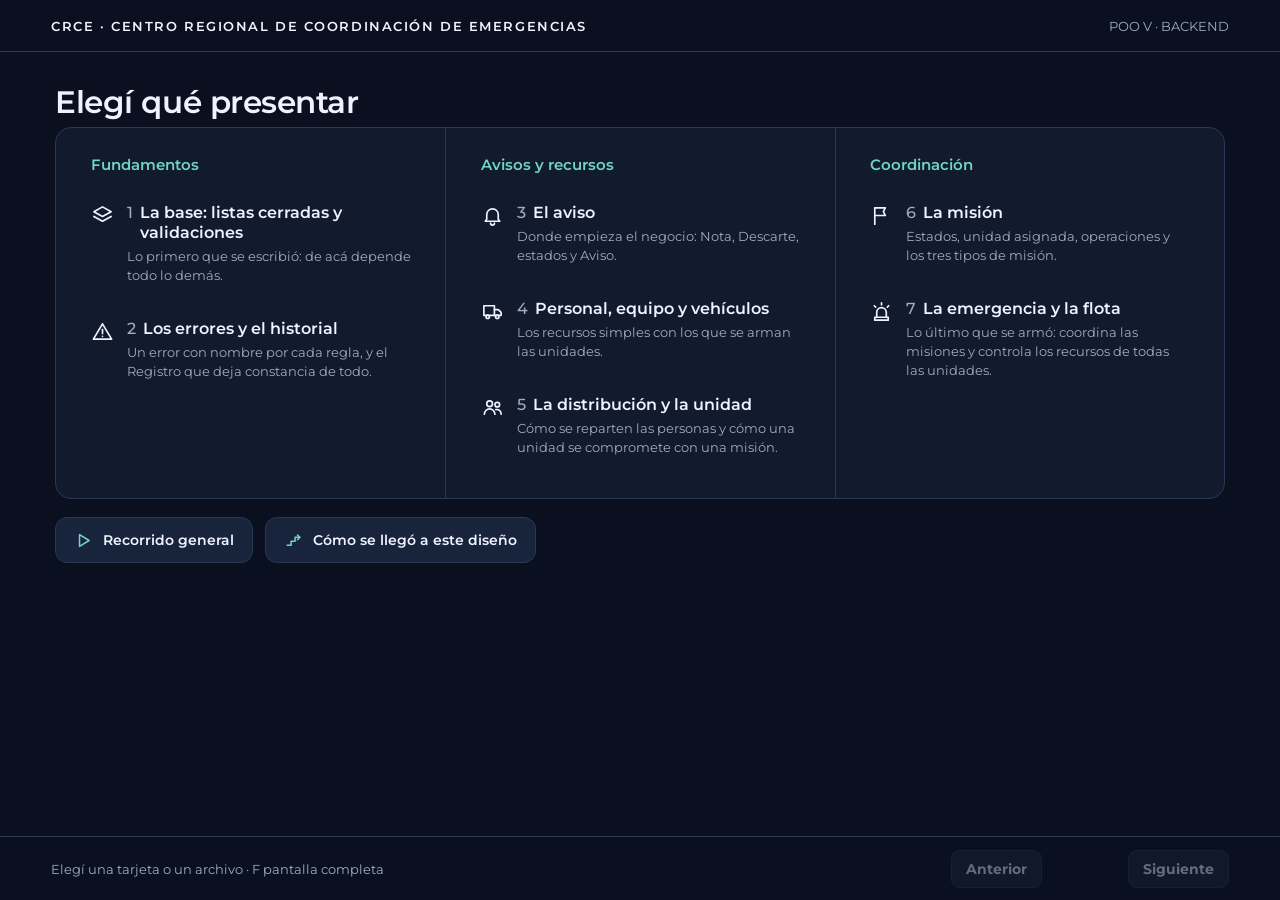
==== commit 43e22031: "Presentación: Recorrido general y Cómo se llegó como botones Co-Authored-By: Claude Opus 5.5 <norepl" ====
--- a/docs/backend_presentacion.html
+++ b/docs/backend_presentacion.html
@@ -187,9 +187,11 @@
 #lista .fch{background:none;border:0;padding:0;font:500 12.5px/1.4 "Montserrat",sans-serif;color:#bce9df;cursor:pointer}
 #lista .fch:hover{text-decoration:underline;color:var(--text)}
 #lista .gr.visto::after{content:"Visto";position:static;grid-column:2;justify-self:start;margin-top:6px;font:600 11px/1 "Montserrat",sans-serif;color:var(--bg);background:var(--accent);border-radius:99px;padding:4px 8px}
-.extra{display:flex;gap:28px;margin:clamp(10px,1.8vh,18px) 0 0}
-.preg{background:none;border:0;padding:4px 0;font:500 clamp(14px,1.05vw,15.5px)/1.3 "Montserrat",sans-serif;color:var(--muted);cursor:pointer;border-radius:0}
-.preg:hover{color:var(--text);text-decoration:underline;border:0}
+.extra{display:flex;flex-wrap:wrap;gap:12px;margin:clamp(12px,2vh,20px) 0 0}
+.preg{display:inline-flex;align-items:center;gap:10px;background:var(--panel2);border:1px solid var(--line);border-radius:12px;padding:clamp(10px,1.4vh,13px) 18px;
+  font:600 clamp(14px,1.05vw,15.5px)/1.2 "Montserrat",sans-serif;color:var(--text);cursor:pointer}
+.preg svg{width:19px;height:19px;fill:none;stroke:var(--accent);stroke-width:1.9;stroke-linecap:round;stroke-linejoin:round}
+.preg:hover{border-color:var(--accent);background:var(--panel2)}
 .preg:focus-visible{outline:2px solid var(--accent);outline-offset:2px}
 @media (max-width:1100px){.mega{grid-template-columns:repeat(2,minmax(0,1fr))}.mega .col+.col{border-left:0}}
 @media (max-width:640px){.mega{grid-template-columns:1fr}}
@@ -203,7 +205,7 @@
 <section id="lista" class="on">
  <h1>Elegí qué presentar</h1>
  <p class="lead">Cada grupo explica el código de sus archivos, en el orden en que se construyó.</p>
- <div class="mega"><div class="col"><h3>Fundamentos</h3><div class="gr" data-g="1" tabindex="0" role="button" title="6 diapositivas"><svg viewBox="0 0 24 24" aria-hidden="true"><path d="M12 3 3 8l9 5 9-5-9-5Z"/><path d="m3 13 9 5 9-5"/></svg><div><b><span class="nro">1</span>La base: listas cerradas y validaciones</b><span class="desc">Lo primero que se escribió: de acá depende todo lo demás.</span><span class="arch"><button class="fch" data-g="1" data-f="catalogos.py">catalogos.py</button><button class="fch" data-g="1" data-f="valores.py">valores.py</button></span></div></div><div class="gr" data-g="2" tabindex="0" role="button" title="8 diapositivas"><svg viewBox="0 0 24 24" aria-hidden="true"><path d="M12 4 2.5 20h19L12 4Z"/><path d="M12 10v4"/><path d="M12 17h.01"/></svg><div><b><span class="nro">2</span>Los errores y el historial</b><span class="desc">Un error con nombre por cada regla, y el Registro que deja constancia de todo.</span><span class="arch"><button class="fch" data-g="2" data-f="errores.py">errores.py</button><button class="fch" data-g="2" data-f="historial.py">historial.py</button></span></div></div></div><div class="col"><h3>Avisos y recursos</h3><div class="gr" data-g="3" tabindex="0" role="button" title="8 diapositivas"><svg viewBox="0 0 24 24" aria-hidden="true"><path d="M6 16v-5a6 6 0 0 1 12 0v5l1.5 2h-15L6 16Z"/><path d="M10 20a2 2 0 0 0 4 0"/></svg><div><b><span class="nro">3</span>El aviso</b><span class="desc">Donde empieza el negocio: Nota, Descarte, estados y Aviso.</span><span class="arch"><button class="fch" data-g="3" data-f="aviso.py">aviso.py</button></span></div></div><div class="gr" data-g="4" tabindex="0" role="button" title="7 diapositivas"><svg viewBox="0 0 24 24" aria-hidden="true"><path d="M3 6h11v10H3z"/><path d="M14 10h4l3 3v3h-7"/><circle cx="7" cy="17.5" r="1.8"/><circle cx="17" cy="17.5" r="1.8"/></svg><div><b><span class="nro">4</span>Personal, equipo y vehículos</b><span class="desc">Los recursos simples con los que se arman las unidades.</span><span class="arch"><button class="fch" data-g="4" data-f="personal.py">personal.py</button><button class="fch" data-g="4" data-f="equipamiento.py">equipamiento.py</button><button class="fch" data-g="4" data-f="vehiculos.py">vehiculos.py</button></span></div></div><div class="gr" data-g="5" tabindex="0" role="button" title="9 diapositivas"><svg viewBox="0 0 24 24" aria-hidden="true"><circle cx="9" cy="8" r="3"/><path d="M3.5 19a5.5 5.5 0 0 1 11 0"/><circle cx="17" cy="9" r="2.4"/><path d="M15.5 14.2A4.5 4.5 0 0 1 21 19"/></svg><div><b><span class="nro">5</span>La distribución y la unidad</b><span class="desc">Cómo se reparten las personas y cómo una unidad se compromete con una misión.</span><span class="arch"><button class="fch" data-g="5" data-f="distribucion.py">distribucion.py</button><button class="fch" data-g="5" data-f="unidad.py">unidad.py</button></span></div></div></div><div class="col"><h3>Coordinación</h3><div class="gr" data-g="6" tabindex="0" role="button" title="9 diapositivas"><svg viewBox="0 0 24 24" aria-hidden="true"><path d="M5 21V4"/><path d="M5 4h11l-2 4 2 4H5"/></svg><div><b><span class="nro">6</span>La misión</b><span class="desc">Estados, unidad asignada, operaciones y los tres tipos de misión.</span><span class="arch"><button class="fch" data-g="6" data-f="mision.py">mision.py</button></span></div></div><div class="gr" data-g="7" tabindex="0" role="button" title="12 diapositivas"><svg viewBox="0 0 24 24" aria-hidden="true"><path d="M7 18v-5a5 5 0 0 1 10 0v5"/><path d="M5 18h14v3H5z"/><path d="M12 3v2M4.5 6l1.4 1.4M19.5 6l-1.4 1.4"/></svg><div><b><span class="nro">7</span>La emergencia y la flota</b><span class="desc">Lo último que se armó: coordina las misiones y controla los recursos de todas las unidades.</span><span class="arch"><button class="fch" data-g="7" data-f="emergencia.py">emergencia.py</button><button class="fch" data-g="7" data-f="flota.py">flota.py</button></span></div></div></div></div><p class="extra"><button class="preg" data-s="0">Recorrido general</button><button class="preg" id="proceso">Cómo se llegó a este diseño</button></p>
+ <div class="mega"><div class="col"><h3>Fundamentos</h3><div class="gr" data-g="1" tabindex="0" role="button" title="6 diapositivas"><svg viewBox="0 0 24 24" aria-hidden="true"><path d="M12 3 3 8l9 5 9-5-9-5Z"/><path d="m3 13 9 5 9-5"/></svg><div><b><span class="nro">1</span>La base: listas cerradas y validaciones</b><span class="desc">Lo primero que se escribió: de acá depende todo lo demás.</span><span class="arch"><button class="fch" data-g="1" data-f="catalogos.py">catalogos.py</button><button class="fch" data-g="1" data-f="valores.py">valores.py</button></span></div></div><div class="gr" data-g="2" tabindex="0" role="button" title="8 diapositivas"><svg viewBox="0 0 24 24" aria-hidden="true"><path d="M12 4 2.5 20h19L12 4Z"/><path d="M12 10v4"/><path d="M12 17h.01"/></svg><div><b><span class="nro">2</span>Los errores y el historial</b><span class="desc">Un error con nombre por cada regla, y el Registro que deja constancia de todo.</span><span class="arch"><button class="fch" data-g="2" data-f="errores.py">errores.py</button><button class="fch" data-g="2" data-f="historial.py">historial.py</button></span></div></div></div><div class="col"><h3>Avisos y recursos</h3><div class="gr" data-g="3" tabindex="0" role="button" title="8 diapositivas"><svg viewBox="0 0 24 24" aria-hidden="true"><path d="M6 16v-5a6 6 0 0 1 12 0v5l1.5 2h-15L6 16Z"/><path d="M10 20a2 2 0 0 0 4 0"/></svg><div><b><span class="nro">3</span>El aviso</b><span class="desc">Donde empieza el negocio: Nota, Descarte, estados y Aviso.</span><span class="arch"><button class="fch" data-g="3" data-f="aviso.py">aviso.py</button></span></div></div><div class="gr" data-g="4" tabindex="0" role="button" title="7 diapositivas"><svg viewBox="0 0 24 24" aria-hidden="true"><path d="M3 6h11v10H3z"/><path d="M14 10h4l3 3v3h-7"/><circle cx="7" cy="17.5" r="1.8"/><circle cx="17" cy="17.5" r="1.8"/></svg><div><b><span class="nro">4</span>Personal, equipo y vehículos</b><span class="desc">Los recursos simples con los que se arman las unidades.</span><span class="arch"><button class="fch" data-g="4" data-f="personal.py">personal.py</button><button class="fch" data-g="4" data-f="equipamiento.py">equipamiento.py</button><button class="fch" data-g="4" data-f="vehiculos.py">vehiculos.py</button></span></div></div><div class="gr" data-g="5" tabindex="0" role="button" title="9 diapositivas"><svg viewBox="0 0 24 24" aria-hidden="true"><circle cx="9" cy="8" r="3"/><path d="M3.5 19a5.5 5.5 0 0 1 11 0"/><circle cx="17" cy="9" r="2.4"/><path d="M15.5 14.2A4.5 4.5 0 0 1 21 19"/></svg><div><b><span class="nro">5</span>La distribución y la unidad</b><span class="desc">Cómo se reparten las personas y cómo una unidad se compromete con una misión.</span><span class="arch"><button class="fch" data-g="5" data-f="distribucion.py">distribucion.py</button><button class="fch" data-g="5" data-f="unidad.py">unidad.py</button></span></div></div></div><div class="col"><h3>Coordinación</h3><div class="gr" data-g="6" tabindex="0" role="button" title="9 diapositivas"><svg viewBox="0 0 24 24" aria-hidden="true"><path d="M5 21V4"/><path d="M5 4h11l-2 4 2 4H5"/></svg><div><b><span class="nro">6</span>La misión</b><span class="desc">Estados, unidad asignada, operaciones y los tres tipos de misión.</span><span class="arch"><button class="fch" data-g="6" data-f="mision.py">mision.py</button></span></div></div><div class="gr" data-g="7" tabindex="0" role="button" title="12 diapositivas"><svg viewBox="0 0 24 24" aria-hidden="true"><path d="M7 18v-5a5 5 0 0 1 10 0v5"/><path d="M5 18h14v3H5z"/><path d="M12 3v2M4.5 6l1.4 1.4M19.5 6l-1.4 1.4"/></svg><div><b><span class="nro">7</span>La emergencia y la flota</b><span class="desc">Lo último que se armó: coordina las misiones y controla los recursos de todas las unidades.</span><span class="arch"><button class="fch" data-g="7" data-f="emergencia.py">emergencia.py</button><button class="fch" data-g="7" data-f="flota.py">flota.py</button></span></div></div></div></div><p class="extra"><button class="preg" data-s="0"><svg viewBox="0 0 24 24" aria-hidden="true"><path d="M7 4.5v15l12-7.5-12-7.5Z"/></svg>Recorrido general</button><button class="preg" id="proceso"><svg viewBox="0 0 24 24" aria-hidden="true"><path d="M4 18h5v-5h5V8h6"/><path d="M17 5l3 3-3 3"/></svg>Cómo se llegó a este diseño</button></p>
 </section>
 <section class="slide gen grande" data-i="0" hidden><div class="eyebrow"><span>01 · el problema que resuelve</span></div><h1>Un centro que recibe avisos y decide quién responde</h1>
 <p class="lead">El CRCE recibe avisos de <strong>inundaciones, incendios y accidentes viales</strong>. Sus operadores los evalúan,
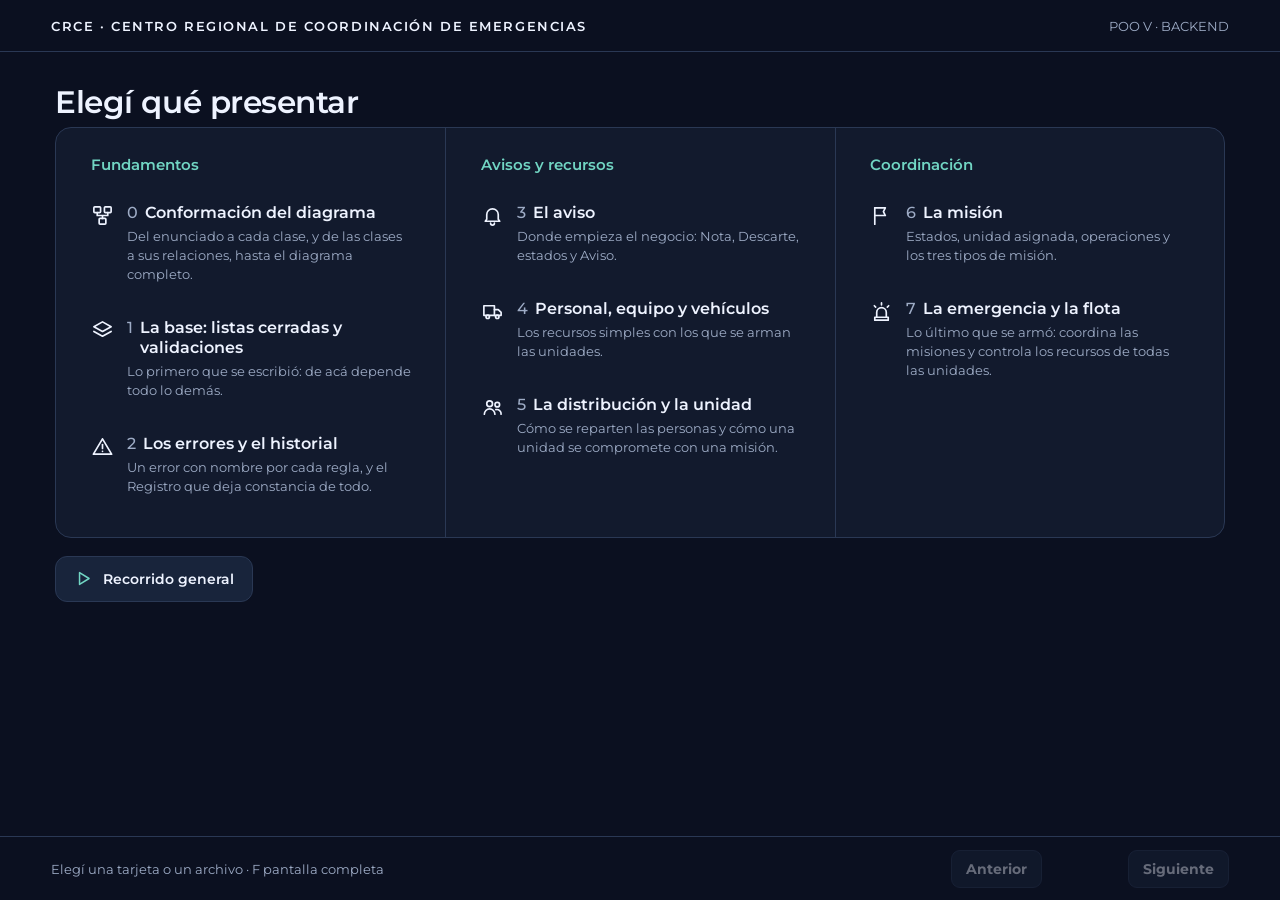
==== commit 7c144dfc: "Presentación: sección «Conformación del diagrama» y fuera «Cómo se llegó a este diseño» - Nueva secc" ====
--- a/docs/backend_presentacion.html
+++ b/docs/backend_presentacion.html
@@ -164,6 +164,53 @@
 @font-face{font-family:"Montserrat";font-weight:600;font-style:normal;font-display:swap;src:url([data-uri]) format("woff2")}
 @font-face{font-family:"Montserrat";font-weight:700;font-style:normal;font-display:swap;src:url([data-uri]) format("woff2")}
 
+
+/* ── conformación del diagrama ─────────────────────────────────────────── */
+.proceso-c{display:grid;grid-template-columns:repeat(4,1fr);gap:clamp(10px,1.2vw,16px);margin-top:clamp(14px,3vh,30px)}
+.paso-c{background:var(--panel);border:1px solid var(--line);border-radius:14px;padding:clamp(14px,2.4vh,22px) 18px;display:flex;flex-direction:column;gap:6px}
+.paso-c b{display:inline-grid;place-items:center;width:34px;height:34px;border-radius:50%;background:var(--accent);color:#0b1020;font-size:16px}
+.paso-c span{font-weight:700;font-size:clamp(16px,1.5vw,20px)}.paso-c small{color:var(--muted);font-size:clamp(13px,1.1vw,15px);line-height:1.4}
+.conf{display:grid;grid-template-columns:minmax(0,1.05fr) minmax(0,1fr);gap:clamp(14px,1.6vw,24px);align-items:start}
+.dichos{list-style:none;padding:0;margin:0}
+.dichos li{padding:clamp(6px,1.1vh,10px) 0;border-bottom:1px solid var(--line);margin:0}.dichos li:last-child{border-bottom:0}
+.dichos p{margin:0;font-size:clamp(14px,1.25vw,17px);line-height:1.45;color:var(--soft)}
+.dichos p.a{color:var(--accent);font-size:clamp(13px,1.1vw,15px);margin-top:3px}.dichos p.a code{color:#bce9df}
+.sec{display:inline-block;color:var(--gold);font-size:.82em;font-weight:700;margin-left:4px;white-space:nowrap}
+.umls{display:flex;flex-direction:column;gap:12px;align-items:stretch}
+.umls .lado{display:flex;gap:12px;align-items:flex-start;flex-wrap:wrap}.umls .lado .uml{flex:1;min-width:220px}
+.umls .hijas{display:grid;grid-template-columns:repeat(3,minmax(0,1fr));gap:10px;position:relative;padding-top:14px}
+.umls .hijas::before{content:"△ heredan de la clase de arriba";position:absolute;top:-4px;left:2px;color:var(--muted);font-size:12px}
+.uml{background:var(--panel);border:1px solid var(--line);border-radius:12px;overflow:hidden;font:clamp(12px,1vw,14px)/1.5 ui-monospace,SFMono-Regular,Menlo,monospace}
+.uml.abs{border-style:dashed}
+.uml-cab{background:#1d2a44;padding:8px 12px;text-align:center;font-family:Inter,ui-sans-serif,system-ui,sans-serif}
+.uml-cab small{display:block;color:var(--muted);font-size:12px}.uml-cab b{font-size:clamp(15px,1.35vw,18px);color:var(--text)}
+.uml.abs .uml-cab b{font-style:italic}
+.uml ul{list-style:none;margin:0;padding:6px 12px;border-top:1px solid var(--line);color:#c5d0e4;font-size:inherit;line-height:1.5}
+.uml li{margin:0;white-space:nowrap;overflow:hidden;text-overflow:ellipsis}.uml li.vacio{color:var(--muted)}
+.hijas .uml{font-size:clamp(11px,.9vw,12.5px)}
+/* diagramas */
+.dgw{background:var(--panel);border:1px solid var(--line);border-radius:14px;padding:10px;min-height:0}
+.dgw svg{display:block;width:100%;height:auto;max-height:calc(100vh - 380px)}
+.dgw .box{fill:#121a2d;stroke:#3a4a6b;stroke-width:1.2}.dgw .box.abs{stroke-dasharray:6 4}
+.dgw .cab{fill:#1d2a44}.dgw .cabraiz{fill:#1f4d48}
+.dgw .nm{font:700 16px Inter,ui-sans-serif,system-ui,sans-serif;fill:#eef3ff}.dgw .nm.it{font-style:italic}
+.dgw .sb{font:13px Inter,ui-sans-serif,system-ui,sans-serif;fill:#9eacc6}.dgw .raiz .sb{fill:#d6f3ee}
+.dgw .mb{font:13px ui-monospace,SFMono-Regular,Menlo,monospace;fill:#c5d0e4}
+.dgw .sep{stroke:#2a3854}.dgw .puente,.dgw .hit{fill:transparent}.dgw .vs{display:none}
+.dgw .ln{fill:none;stroke:#7d8ba8;stroke-width:1.6}.dgw .mk{fill:#7d8ba8}.dgw .mkh{fill:#121a2d;stroke:#7d8ba8;stroke-width:1.4}
+.dgw .et{font:13px Inter,ui-sans-serif,system-ui,sans-serif;fill:#9eacc6;paint-order:stroke;stroke:#121a2d;stroke-width:4px}
+.dgw .mu{font:700 13px Inter,ui-sans-serif,system-ui,sans-serif;fill:#f3c969;paint-order:stroke;stroke:#121a2d;stroke-width:4px}
+.dgw .oculta{display:none}
+.dgw.paso .nodo{opacity:.5}.dgw.paso .nodo.foco{opacity:1}.dgw.paso .nodo.foco .box{stroke:#71d5c3;stroke-width:2.4}
+.dgw .ln.nueva{stroke:#71d5c3;stroke-width:3}.dgw .et.nueva{fill:#71d5c3;font-weight:700}.dgw .mu.nueva{fill:#f3c969}
+.rels{list-style:none;padding:0;margin:clamp(10px,1.8vh,16px) 0 0;display:grid;grid-template-columns:repeat(auto-fit,minmax(260px,1fr));gap:8px 16px}
+.rels li{display:flex;flex-direction:column;gap:2px;margin:0;padding:8px 12px;border-left:3px solid var(--accent);background:var(--panel);border-radius:0 10px 10px 0}
+.rels code{color:#bce9df;font-weight:700}.rels span{font-size:clamp(13px,1.1vw,15px);color:var(--soft);line-height:1.4}.rels .sec{margin:0}
+.final{display:grid;grid-template-columns:minmax(0,1.7fr) minmax(240px,.8fr);gap:clamp(14px,1.6vw,22px);align-items:start}
+.final .dgw svg{max-height:calc(100vh - 250px)}
+.cifras{list-style:none;padding:0;margin:0 0 10px}.cifras li{margin:0 0 8px}.cifras b{color:var(--accent);font-size:1.3em;margin-right:4px}
+@media (max-width:980px){.conf,.final,.proceso-c{grid-template-columns:1fr}}
+
 /* ── vista de inicio (menú): mismos colores que las diapositivas, Montserrat, columnas por tema ── */
 body.modo-lista .top,body.modo-lista .bottom{font-family:"Montserrat",sans-serif;letter-spacing:0}
 body.modo-lista .top span:first-child{color:var(--text);font-weight:600;letter-spacing:.12em}
@@ -205,7 +252,7 @@
 <section id="lista" class="on">
  <h1>Elegí qué presentar</h1>
  <p class="lead">Cada grupo explica el código de sus archivos, en el orden en que se construyó.</p>
- <div class="mega"><div class="col"><h3>Fundamentos</h3><div class="gr" data-g="1" tabindex="0" role="button" title="6 diapositivas"><svg viewBox="0 0 24 24" aria-hidden="true"><path d="M12 3 3 8l9 5 9-5-9-5Z"/><path d="m3 13 9 5 9-5"/></svg><div><b><span class="nro">1</span>La base: listas cerradas y validaciones</b><span class="desc">Lo primero que se escribió: de acá depende todo lo demás.</span><span class="arch"><button class="fch" data-g="1" data-f="catalogos.py">catalogos.py</button><button class="fch" data-g="1" data-f="valores.py">valores.py</button></span></div></div><div class="gr" data-g="2" tabindex="0" role="button" title="8 diapositivas"><svg viewBox="0 0 24 24" aria-hidden="true"><path d="M12 4 2.5 20h19L12 4Z"/><path d="M12 10v4"/><path d="M12 17h.01"/></svg><div><b><span class="nro">2</span>Los errores y el historial</b><span class="desc">Un error con nombre por cada regla, y el Registro que deja constancia de todo.</span><span class="arch"><button class="fch" data-g="2" data-f="errores.py">errores.py</button><button class="fch" data-g="2" data-f="historial.py">historial.py</button></span></div></div></div><div class="col"><h3>Avisos y recursos</h3><div class="gr" data-g="3" tabindex="0" role="button" title="8 diapositivas"><svg viewBox="0 0 24 24" aria-hidden="true"><path d="M6 16v-5a6 6 0 0 1 12 0v5l1.5 2h-15L6 16Z"/><path d="M10 20a2 2 0 0 0 4 0"/></svg><div><b><span class="nro">3</span>El aviso</b><span class="desc">Donde empieza el negocio: Nota, Descarte, estados y Aviso.</span><span class="arch"><button class="fch" data-g="3" data-f="aviso.py">aviso.py</button></span></div></div><div class="gr" data-g="4" tabindex="0" role="button" title="7 diapositivas"><svg viewBox="0 0 24 24" aria-hidden="true"><path d="M3 6h11v10H3z"/><path d="M14 10h4l3 3v3h-7"/><circle cx="7" cy="17.5" r="1.8"/><circle cx="17" cy="17.5" r="1.8"/></svg><div><b><span class="nro">4</span>Personal, equipo y vehículos</b><span class="desc">Los recursos simples con los que se arman las unidades.</span><span class="arch"><button class="fch" data-g="4" data-f="personal.py">personal.py</button><button class="fch" data-g="4" data-f="equipamiento.py">equipamiento.py</button><button class="fch" data-g="4" data-f="vehiculos.py">vehiculos.py</button></span></div></div><div class="gr" data-g="5" tabindex="0" role="button" title="9 diapositivas"><svg viewBox="0 0 24 24" aria-hidden="true"><circle cx="9" cy="8" r="3"/><path d="M3.5 19a5.5 5.5 0 0 1 11 0"/><circle cx="17" cy="9" r="2.4"/><path d="M15.5 14.2A4.5 4.5 0 0 1 21 19"/></svg><div><b><span class="nro">5</span>La distribución y la unidad</b><span class="desc">Cómo se reparten las personas y cómo una unidad se compromete con una misión.</span><span class="arch"><button class="fch" data-g="5" data-f="distribucion.py">distribucion.py</button><button class="fch" data-g="5" data-f="unidad.py">unidad.py</button></span></div></div></div><div class="col"><h3>Coordinación</h3><div class="gr" data-g="6" tabindex="0" role="button" title="9 diapositivas"><svg viewBox="0 0 24 24" aria-hidden="true"><path d="M5 21V4"/><path d="M5 4h11l-2 4 2 4H5"/></svg><div><b><span class="nro">6</span>La misión</b><span class="desc">Estados, unidad asignada, operaciones y los tres tipos de misión.</span><span class="arch"><button class="fch" data-g="6" data-f="mision.py">mision.py</button></span></div></div><div class="gr" data-g="7" tabindex="0" role="button" title="12 diapositivas"><svg viewBox="0 0 24 24" aria-hidden="true"><path d="M7 18v-5a5 5 0 0 1 10 0v5"/><path d="M5 18h14v3H5z"/><path d="M12 3v2M4.5 6l1.4 1.4M19.5 6l-1.4 1.4"/></svg><div><b><span class="nro">7</span>La emergencia y la flota</b><span class="desc">Lo último que se armó: coordina las misiones y controla los recursos de todas las unidades.</span><span class="arch"><button class="fch" data-g="7" data-f="emergencia.py">emergencia.py</button><button class="fch" data-g="7" data-f="flota.py">flota.py</button></span></div></div></div></div><p class="extra"><button class="preg" data-s="0"><svg viewBox="0 0 24 24" aria-hidden="true"><path d="M7 4.5v15l12-7.5-12-7.5Z"/></svg>Recorrido general</button><button class="preg" id="proceso"><svg viewBox="0 0 24 24" aria-hidden="true"><path d="M4 18h5v-5h5V8h6"/><path d="M17 5l3 3-3 3"/></svg>Cómo se llegó a este diseño</button></p>
+ <div class="mega"><div class="col"><h3>Fundamentos</h3><div class="gr" data-g="8" tabindex="0" role="button" title="15 diapositivas"><svg viewBox="0 0 24 24" aria-hidden="true"><rect x="3" y="3" width="7" height="6" rx="1"/><rect x="14" y="3" width="7" height="6" rx="1"/><rect x="8.5" y="15" width="7" height="6" rx="1"/><path d="M6.5 9v3h11V9M12 12v3"/></svg><div><b><span class="nro">0</span>Conformación del diagrama</b><span class="desc">Del enunciado a cada clase, y de las clases a sus relaciones, hasta el diagrama completo.</span><span class="arch"></span></div></div><div class="gr" data-g="1" tabindex="0" role="button" title="6 diapositivas"><svg viewBox="0 0 24 24" aria-hidden="true"><path d="M12 3 3 8l9 5 9-5-9-5Z"/><path d="m3 13 9 5 9-5"/></svg><div><b><span class="nro">1</span>La base: listas cerradas y validaciones</b><span class="desc">Lo primero que se escribió: de acá depende todo lo demás.</span><span class="arch"><button class="fch" data-g="1" data-f="catalogos.py">catalogos.py</button><button class="fch" data-g="1" data-f="valores.py">valores.py</button></span></div></div><div class="gr" data-g="2" tabindex="0" role="button" title="8 diapositivas"><svg viewBox="0 0 24 24" aria-hidden="true"><path d="M12 4 2.5 20h19L12 4Z"/><path d="M12 10v4"/><path d="M12 17h.01"/></svg><div><b><span class="nro">2</span>Los errores y el historial</b><span class="desc">Un error con nombre por cada regla, y el Registro que deja constancia de todo.</span><span class="arch"><button class="fch" data-g="2" data-f="errores.py">errores.py</button><button class="fch" data-g="2" data-f="historial.py">historial.py</button></span></div></div></div><div class="col"><h3>Avisos y recursos</h3><div class="gr" data-g="3" tabindex="0" role="button" title="8 diapositivas"><svg viewBox="0 0 24 24" aria-hidden="true"><path d="M6 16v-5a6 6 0 0 1 12 0v5l1.5 2h-15L6 16Z"/><path d="M10 20a2 2 0 0 0 4 0"/></svg><div><b><span class="nro">3</span>El aviso</b><span class="desc">Donde empieza el negocio: Nota, Descarte, estados y Aviso.</span><span class="arch"><button class="fch" data-g="3" data-f="aviso.py">aviso.py</button></span></div></div><div class="gr" data-g="4" tabindex="0" role="button" title="7 diapositivas"><svg viewBox="0 0 24 24" aria-hidden="true"><path d="M3 6h11v10H3z"/><path d="M14 10h4l3 3v3h-7"/><circle cx="7" cy="17.5" r="1.8"/><circle cx="17" cy="17.5" r="1.8"/></svg><div><b><span class="nro">4</span>Personal, equipo y vehículos</b><span class="desc">Los recursos simples con los que se arman las unidades.</span><span class="arch"><button class="fch" data-g="4" data-f="personal.py">personal.py</button><button class="fch" data-g="4" data-f="equipamiento.py">equipamiento.py</button><button class="fch" data-g="4" data-f="vehiculos.py">vehiculos.py</button></span></div></div><div class="gr" data-g="5" tabindex="0" role="button" title="9 diapositivas"><svg viewBox="0 0 24 24" aria-hidden="true"><circle cx="9" cy="8" r="3"/><path d="M3.5 19a5.5 5.5 0 0 1 11 0"/><circle cx="17" cy="9" r="2.4"/><path d="M15.5 14.2A4.5 4.5 0 0 1 21 19"/></svg><div><b><span class="nro">5</span>La distribución y la unidad</b><span class="desc">Cómo se reparten las personas y cómo una unidad se compromete con una misión.</span><span class="arch"><button class="fch" data-g="5" data-f="distribucion.py">distribucion.py</button><button class="fch" data-g="5" data-f="unidad.py">unidad.py</button></span></div></div></div><div class="col"><h3>Coordinación</h3><div class="gr" data-g="6" tabindex="0" role="button" title="9 diapositivas"><svg viewBox="0 0 24 24" aria-hidden="true"><path d="M5 21V4"/><path d="M5 4h11l-2 4 2 4H5"/></svg><div><b><span class="nro">6</span>La misión</b><span class="desc">Estados, unidad asignada, operaciones y los tres tipos de misión.</span><span class="arch"><button class="fch" data-g="6" data-f="mision.py">mision.py</button></span></div></div><div class="gr" data-g="7" tabindex="0" role="button" title="12 diapositivas"><svg viewBox="0 0 24 24" aria-hidden="true"><path d="M7 18v-5a5 5 0 0 1 10 0v5"/><path d="M5 18h14v3H5z"/><path d="M12 3v2M4.5 6l1.4 1.4M19.5 6l-1.4 1.4"/></svg><div><b><span class="nro">7</span>La emergencia y la flota</b><span class="desc">Lo último que se armó: coordina las misiones y controla los recursos de todas las unidades.</span><span class="arch"><button class="fch" data-g="7" data-f="emergencia.py">emergencia.py</button><button class="fch" data-g="7" data-f="flota.py">flota.py</button></span></div></div></div></div><p class="extra"><button class="preg" data-s="0"><svg viewBox="0 0 24 24" aria-hidden="true"><path d="M7 4.5v15l12-7.5-12-7.5Z"/></svg>Recorrido general</button></p>
 </section>
 <section class="slide gen grande" data-i="0" hidden><div class="eyebrow"><span>01 · el problema que resuelve</span></div><h1>Un centro que recibe avisos y decide quién responde</h1>
 <p class="lead">El CRCE recibe avisos de <strong>inundaciones, incendios y accidentes viales</strong>. Sus operadores los evalúan,
@@ -491,12 +538,27 @@
 <section class="slide cod" data-i="71" hidden><div class="eyebrow">07 · dominio/flota.py · líneas 57–73</div><h2>Registrar bases e incorporar unidades</h2><div class="dos"><div class="codigo"><div class="filas"><div class="l"><span class="n">57</span><span class="c"><span class="tk">def</span> registrar_base(self, base: BaseOperativa) -&gt; <span class="tk">None</span>:</span></div><div class="l"><span class="n">58</span><span class="c">    <span class="tk">if</span> base.id <span class="tk">in</span> self._bases:</span></div><div class="l"><span class="n">59</span><span class="c">        <span class="tk">raise</span> RecursoDuplicado(<span class="ts">f"Ya existe la base {base.id}"</span>)</span></div><div class="l"><span class="n">60</span><span class="c">    self._bases[base.id] = base</span></div><div class="l"><span class="n">61</span><span class="c"> </span></div><div class="l"><span class="n">62</span><span class="c"><span class="tk">def</span> incorporar_unidad(self, unidad: Unidad, actor_id: str, fecha_hora: datetime) -&gt; <span class="tk">None</span>:</span></div><div class="l"><span class="n">63</span><span class="c">    <span class="tk">if</span> unidad.base_id <span class="tk">not</span> <span class="tk">in</span> self._bases:</span></div><div class="l"><span class="n">64</span><span class="c">        <span class="tk">raise</span> NoEncontrado(<span class="ts">f"No existe la base {unidad.base_id}"</span>)</span></div><div class="l"><span class="n">65</span><span class="c">    <span class="tk">if</span> unidad.id <span class="tk">in</span> self._unidades:</span></div><div class="l"><span class="n">66</span><span class="c">        <span class="tk">raise</span> RecursoDuplicado(<span class="ts">f"Ya existe la unidad {unidad.id}"</span>)</span></div><div class="l"><span class="n">67</span><span class="c">    <span class="tk">for</span> persona <span class="tk">in</span> unidad.personal:</span></div><div class="l"><span class="n">68</span><span class="c">        self._exigir_persona_libre(persona.id, <span class="tk">None</span>)</span></div><div class="l"><span class="n">69</span><span class="c">    self._exigir_vehiculo_libre(unidad.vehiculo.id, <span class="tk">None</span>)</span></div><div class="l"><span class="n">70</span><span class="c">    <span class="tk">for</span> equipo <span class="tk">in</span> unidad.equipamiento:</span></div><div class="l"><span class="n">71</span><span class="c">        self._exigir_equipo_libre(equipo.id, <span class="tk">None</span>)</span></div><div class="l"><span class="n">72</span><span class="c">    unidad.registrar_alta(actor_id, fecha_hora)</span></div><div class="l"><span class="n">73</span><span class="c">    self._unidades[unidad.id] = unidad</span></div></div></div><aside class="nota card" aria-live="polite"><div class="zz"></div></aside></div></section>
 <section class="slide cod" data-i="72" hidden><div class="eyebrow">07 · dominio/flota.py · líneas 77–90</div><h2>Cambios que miran a las demás unidades</h2><div class="dos"><div class="codigo"><div class="filas"><div class="l"><span class="n">77</span><span class="c"><span class="tk">def</span> incorporar_personal(self, unidad_id: str, persona: Persona, actor_id: str, fecha_hora: datetime) -&gt; <span class="tk">None</span>:</span></div><div class="l"><span class="n">78</span><span class="c">    unidad = self.unidad(unidad_id)</span></div><div class="l"><span class="n">79</span><span class="c">    self._exigir_persona_libre(persona.id, unidad_id)</span></div><div class="l"><span class="n">80</span><span class="c">    unidad.incorporar_personal(persona, actor_id, fecha_hora)</span></div><div class="l"><span class="n">81</span><span class="c"> </span></div><div class="l"><span class="n">82</span><span class="c"><span class="tk">def</span> cambiar_vehiculo(self, unidad_id: str, vehiculo: Vehiculo, actor_id: str, fecha_hora: datetime) -&gt; <span class="tk">None</span>:</span></div><div class="l"><span class="n">83</span><span class="c">    unidad = self.unidad(unidad_id)</span></div><div class="l"><span class="n">84</span><span class="c">    self._exigir_vehiculo_libre(vehiculo.id, unidad_id)</span></div><div class="l"><span class="n">85</span><span class="c">    unidad.cambiar_vehiculo(vehiculo, actor_id, fecha_hora)</span></div><div class="l"><span class="n">86</span><span class="c"> </span></div><div class="l"><span class="n">87</span><span class="c"><span class="tk">def</span> incorporar_equipo(self, unidad_id: str, equipo: Equipo, actor_id: str, fecha_hora: datetime) -&gt; <span class="tk">None</span>:</span></div><div class="l"><span class="n">88</span><span class="c">    unidad = self.unidad(unidad_id)</span></div><div class="l"><span class="n">89</span><span class="c">    self._exigir_equipo_libre(equipo.id, unidad_id)</span></div><div class="l"><span class="n">90</span><span class="c">    unidad.incorporar_equipo(equipo, actor_id, fecha_hora)</span></div></div></div><aside class="nota card" aria-live="polite"><div class="zz"></div></aside></div></section>
 <section class="slide cod" data-i="73" hidden><div class="eyebrow">07 · dominio/flota.py · líneas 94–107</div><h2>Unicidad entre unidades</h2><div class="dos"><div class="codigo"><div class="filas"><div class="l"><span class="n">94</span><span class="c"><span class="tk">def</span> _exigir_persona_libre(self, persona_id: str, salvo_unidad_id: str | <span class="tk">None</span>) -&gt; <span class="tk">None</span>:</span></div><div class="l"><span class="n">95</span><span class="c">    <span class="tk">for</span> u <span class="tk">in</span> self._unidades.values():</span></div><div class="l"><span class="n">96</span><span class="c">        <span class="tk">if</span> u.id != salvo_unidad_id <span class="tk">and</span> u.tiene_persona(persona_id):</span></div><div class="l"><span class="n">97</span><span class="c">            <span class="tk">raise</span> RecursoDuplicado(<span class="ts">f"{persona_id} ya integra la unidad {u.id}"</span>)</span></div><div class="l"><span class="n">98</span><span class="c"> </span></div><div class="l"><span class="n">99</span><span class="c"><span class="tk">def</span> _exigir_vehiculo_libre(self, vehiculo_id: str, salvo_unidad_id: str | <span class="tk">None</span>) -&gt; <span class="tk">None</span>:</span></div><div class="l"><span class="n">100</span><span class="c">    <span class="tk">for</span> u <span class="tk">in</span> self._unidades.values():</span></div><div class="l"><span class="n">101</span><span class="c">        <span class="tk">if</span> u.id != salvo_unidad_id <span class="tk">and</span> u.usa_vehiculo(vehiculo_id):</span></div><div class="l"><span class="n">102</span><span class="c">            <span class="tk">raise</span> RecursoDuplicado(<span class="ts">f"El vehículo {vehiculo_id} ya está en la unidad {u.id}"</span>)</span></div><div class="l"><span class="n">103</span><span class="c"> </span></div><div class="l"><span class="n">104</span><span class="c"><span class="tk">def</span> _exigir_equipo_libre(self, equipo_id: str, salvo_unidad_id: str | <span class="tk">None</span>) -&gt; <span class="tk">None</span>:</span></div><div class="l"><span class="n">105</span><span class="c">    <span class="tk">for</span> u <span class="tk">in</span> self._unidades.values():</span></div><div class="l"><span class="n">106</span><span class="c">        <span class="tk">if</span> u.id != salvo_unidad_id <span class="tk">and</span> u.tiene_equipo(equipo_id):</span></div><div class="l"><span class="n">107</span><span class="c">            <span class="tk">raise</span> RecursoDuplicado(<span class="ts">f"El equipo {equipo_id} ya está en la unidad {u.id}"</span>)</span></div></div></div><aside class="nota card" aria-live="polite"><div class="zz"></div></aside></div></section>
+<section class="slide gen grande" data-i="74" hidden><div class="eyebrow"><span>conformación del diagrama</span></div><h1>Del enunciado al diagrama de clases</h1><p class="lead">Antes del código, el modelo: se lee el enunciado, se arma cada clase con lo que sabe y lo que hace, y recién después se definen las relaciones entre ellas.</p><div class="proceso-c"><div class="paso-c"><b>1</b><span>Leer el enunciado</span><small>marcar quién informa, qué se registra y qué reglas se repiten</small></div><div class="paso-c"><b>2</b><span>Armar cada clase</span><small>lo que sabe (atributos) y lo que hace (operaciones)</small></div><div class="paso-c"><b>3</b><span>Relacionarlas</span><small>quién contiene a quién, con qué multiplicidad</small></div><div class="paso-c"><b>4</b><span>El diagrama completo</span><small>lo mismo que está en el código</small></div></div></section>
+<section class="slide gen" data-i="75" hidden><div class="eyebrow"><span>conformación del diagrama · clase 1 de 9</span><button class="ver" data-c="Aviso" hidden>◇ Ver en el diagrama</button></div><h2>Aviso: lo que informa el reportante</h2><div class="conf"><div class="card"><h3>Lo que dice el enunciado</h3><ul class="dichos"><li><p>Al registrar un aviso se indica ubicación, tipo de situación, gravedad estimada y una descripción. <span class="sec">§2.1</span></p><p class="a">→ atributos <code>ubicacion</code>, <code>tipo</code>, <code>gravedad_estimada</code>, <code>descripcion</code></p></li><li><p>Mientras esté pendiente, su reportante puede agregar notas; cada nota conserva autor, fecha y hora. <span class="sec">§2.1</span></p><p class="a">→ <code>agregar_nota()</code> y el valor <code>Nota</code></p></li><li><p>Empieza pendiente; un operador lo acepta y origina una emergencia, o lo descarta con una justificación. <span class="sec">§7.1</span></p><p class="a">→ <code>estado</code>, <code>aceptar()</code>, <code>descartar()</code> y el valor <code>Descarte</code></p></li><li><p>Se registra la creación y la evaluación de cada aviso. <span class="sec">§9</span></p><p class="a">→ <code>registros</code></p></li></ul><div class="callout">El aviso es una entidad: tiene identidad y cambia de estado.</div></div><div class="umls"><div class="lado"><div class="uml"><div class="uml-cab"><small>«entidad · State»</small><b>Aviso</b></div><ul><li>-id</li><li>-reportante_id</li><li>-ubicacion</li><li>-tipo</li><li>-gravedad_estimada</li><li>-descripcion</li><li>-registrado_en</li><li>-estado: _Estado</li><li>-notas: list[Nota]</li><li>-descarte: Descarte | None</li><li>-registros: list[Registro]</li></ul><ul><li>+restaurar(cls) : Aviso</li><li>+agregar_nota(autor_id, texto, fecha_hora) : Nota</li><li>+descartar(operador_id, justificacion, fecha_hora)</li><li>+aceptar(operador_id, tipo, gravedad, …) : Emergencia</li></ul></div></div></div></div></section>
+<section class="slide gen" data-i="76" hidden><div class="eyebrow"><span>conformación del diagrama · clase 2 de 9</span><button class="ver" data-c="Emergencia" hidden>◇ Ver en el diagrama</button></div><h2>Emergencia: lo que se atiende</h2><div class="conf"><div class="card"><h3>Lo que dice el enunciado</h3><ul class="dichos"><li><p>Conserva situación, gravedad, ubicación, aviso de origen y misiones asociadas. <span class="sec">§7.2</span></p><p class="a">→ <code>tipo</code>, <code>gravedad</code>, <code>ubicacion</code>, <code>aviso_id</code>, <code>misiones</code></p></li><li><p>Mientras esté abierta, el operador agrega misiones compatibles con la situación. <span class="sec">§7.2, §6.4</span></p><p class="a">→ <code>crear_mision()</code></p></li><li><p>El operador asigna, reasigna y cancela; el jefe rechaza, inicia, registra novedades y finaliza. <span class="sec">§2.2, §2.3</span></p><p class="a">→ <code>asignar_mision()</code>, <code>iniciar_mision()</code>, <code>finalizar_mision()</code>…</p></li><li><p>Solo el supervisor la cierra, cuando todas sus misiones concluyeron y alguna fue satisfactoria. <span class="sec">§7.2</span></p><p class="a">→ <code>cerrar()</code></p></li><li><p>Las abiertas se ordenan por gravedad y por el momento de aceptación del aviso. <span class="sec">§4</span></p><p class="a">→ <code>creada_en</code></p></li></ul><div class="callout">La emergencia es la raíz de sus misiones: todo cambio sobre una misión pasa por ella.</div></div><div class="umls"><div class="lado"><div class="uml"><div class="uml-cab"><small>«raíz de agregado · State»</small><b>Emergencia</b></div><ul><li>-id</li><li>-aviso_id</li><li>-reportante_id</li><li>-ubicacion</li><li>-tipo</li><li>-gravedad</li><li>-creada_en</li><li>-estado: _Estado</li><li>-misiones: dict[str, Mision]</li><li>-registros: list[Registro]</li></ul><ul><li>+crear_mision(mision, operador_id, fecha_hora)</li><li>+asignar_mision(mision_id, unidad, operador_id, …)</li><li>+reasignar_mision(mision_id, unidad_nueva, operador_id, …)</li><li>+cancelar_mision(mision_id, operador_id, fecha_hora)</li><li>+rechazar_mision(mision_id, jefe_id, justificacion, …)</li><li>+iniciar_mision(mision_id, jefe_id, fecha_hora)</li><li>+registrar_novedad(mision_id, jefe_id, texto, …)</li><li>+finalizar_mision(mision_id, jefe_id, resultado, …)</li><li>+cerrar(supervisor_id, fecha_hora)</li></ul></div></div></div></div></section>
+<section class="slide gen" data-i="77" hidden><div class="eyebrow"><span>conformación del diagrama · clase 3 de 9</span><button class="ver" data-c="Mision" hidden>◇ Ver en el diagrama</button></div><h2>Misión: cada intervención</h2><div class="conf"><div class="card"><h3>Lo que dice el enunciado</h3><ul class="dichos"><li><p>Hay tres tipos de misión: evacuación, rescate y asistencia sanitaria, cada una con sus requisitos. <span class="sec">§6.1 a §6.3</span></p><p class="a">→ <code>Mision</code> abstracta y tres subclases</p></li><li><p>Los requisitos dependen del tipo de misión, no de la situación; cada situación admite ciertos tipos. <span class="sec">§6.4</span></p><p class="a">→ <code>puestos</code>, <code>situaciones_admitidas</code>, <code>verificar_vehiculo()</code></p></li><li><p>Atraviesa los estados pendiente, asignada, en ejecución, finalizada y cancelada. <span class="sec">§8.1</span></p><p class="a">→ <code>estado</code></p></li><li><p>Pertenece a una sola emergencia y tiene, como máximo, una unidad asignada. <span class="sec">§6</span></p><p class="a">→ <code>asignacion</code></p></li><li><p>La evacuación indica cuántas personas trasladar. <span class="sec">§6.1</span></p><p class="a">→ <code>cantidad</code> en <code>Evacuacion</code></p></li></ul><div class="callout">Lo común vive en Mision; cada subclase declara solo lo que la distingue.</div></div><div class="umls"><div class="uml abs"><div class="uml-cab"><small>«abstracta · State»</small><b>Mision</b></div><ul><li>+tipo: TipoMision</li><li>+situaciones_admitidas: frozenset[TipoSituacion]</li><li>+puestos: tuple[Competencia, ...]</li><li>-id</li><li>-objetivo</li><li>-estado: _Estado</li><li>-asignacion: _Asignacion</li><li>-novedades: list[Novedad]</li><li>-resultado: Resultado | None</li></ul><ul><li>«abs» verificar_vehiculo(vehiculo)</li><li>«abs» verificar_equipamiento(unidad)</li><li>+verificar_personal(personal)</li><li>+verificar_situacion(situacion)</li><li>+asignar(unidad)</li><li>+reasignar(unidad_nueva)</li><li>+cancelar()</li><li>+rechazar(jefe_id, justificacion)</li><li>+iniciar(jefe_id)</li><li>+registrar_novedad(jefe_id, texto, fecha_hora)</li><li>+finalizar(jefe_id, resultado, tareas, …)</li><li>+verificar_concluida()</li><li>+es_exitosa() : bool</li><li>+vista() : VistaMision</li></ul></div><div class="hijas"><div class="uml"><div class="uml-cab"><b>Evacuacion</b></div><ul><li>-cantidad</li></ul><ul><li>+verificar_vehiculo(vehiculo)</li><li>+verificar_equipamiento(unidad)</li></ul></div><div class="uml"><div class="uml-cab"><b>Rescate</b></div><ul><li class="vacio">—</li></ul><ul><li>+verificar_vehiculo(vehiculo)</li><li>+verificar_equipamiento(unidad)</li></ul></div><div class="uml"><div class="uml-cab"><b>AsistenciaSanitaria</b></div><ul><li class="vacio">—</li></ul><ul><li>+verificar_vehiculo(vehiculo)</li><li>+verificar_equipamiento(unidad)</li></ul></div></div></div></div></section>
+<section class="slide gen" data-i="78" hidden><div class="eyebrow"><span>conformación del diagrama · clase 4 de 9</span><button class="ver" data-c="Novedad" hidden>◇ Ver en el diagrama</button></div><h2>Novedad y Resultado: lo que informa el jefe</h2><div class="conf"><div class="card"><h3>Lo que dice el enunciado</h3><ul class="dichos"><li><p>Durante la ejecución, el jefe puede registrar novedades. <span class="sec">§2.3</span></p><p class="a">→ valor <code>Novedad</code>: jefe, texto y fecha</p></li><li><p>Al finalizar registra un resultado, satisfactorio o no, y describe las tareas realizadas. <span class="sec">§2.3</span></p><p class="a">→ valor <code>Resultado</code>: resultado, tareas y fecha</p></li></ul><div class="callout">Son valores inmutables: lo informado no se cambia después.</div></div><div class="umls"><div class="lado"><div class="uml"><div class="uml-cab"><small>«valor inmutable»</small><b>Novedad</b></div><ul><li>+jefe_id: str</li><li>+texto: str</li><li>+fecha_hora: datetime</li></ul><ul><li class="vacio">—</li></ul></div><div class="uml"><div class="uml-cab"><small>«valor inmutable»</small><b>Resultado</b></div><ul><li>+resultado: ResultadoMision</li><li>+tareas: str</li><li>+fecha_hora: datetime</li></ul><ul><li class="vacio">—</li></ul></div></div></div></div></section>
+<section class="slide gen" data-i="79" hidden><div class="eyebrow"><span>conformación del diagrama · clase 5 de 9</span><button class="ver" data-c="Unidad" hidden>◇ Ver en el diagrama</button></div><h2>Unidad: el conjunto que se envía</h2><div class="conf"><div class="card"><h3>Lo que dice el enunciado</h3><ul class="dichos"><li><p>Tiene identificación, base, jefe, vehículo, dotación de personal, equipamiento y condición de servicio. <span class="sec">§5.2</span></p><p class="a">→ atributos <code>base_id</code>, <code>jefe_id</code>, <code>vehiculo</code>, <code>personal</code>, <code>equipamiento</code>, <code>condicion</code></p></li><li><p>Puede estar habilitada, en mantenimiento o fuera de servicio. <span class="sec">§8.4</span></p><p class="a">→ <code>declarar_en_mantenimiento()</code>, <code>restablecer_servicio()</code>…</p></li><li><p>Al recibir una misión queda reservada y no se modifica hasta liberarse. <span class="sec">§8.4</span></p><p class="a">→ <code>mision_id</code>, <code>comprometer()</code>, <code>liberar()</code></p></li><li><p>Un jefe solo opera sobre misiones de su propia unidad. <span class="sec">§2.3</span></p><p class="a">→ <code>exigir_jefe()</code></p></li></ul><div class="callout">La condición de servicio y el compromiso con una misión son dos datos distintos.</div></div><div class="umls"><div class="lado"><div class="uml"><div class="uml-cab"><small>«entidad · State»</small><b>Unidad</b></div><ul><li>-id</li><li>-base_id</li><li>-jefe_id</li><li>-personal: dict[str, Persona]</li><li>-vehiculo</li><li>-equipamiento: dict[str, Equipo]</li><li>-condicion: _Condicion</li><li>-mision_id: str | None</li><li>-registros: list[Registro]</li></ul><ul><li>+tiene_persona(persona_id) : bool</li><li>+usa_vehiculo(vehiculo_id) : bool</li><li>+tiene_equipo(equipo_id) : bool</li><li>+tiene_equipo_operativo(categoria) : bool</li><li>+comprometer(mision)</li><li>+liberar(mision_id)</li><li>+exigir_jefe(persona_id)</li><li>+incorporar_personal(persona, actor_id, fecha_hora)</li><li>+retirar_personal(persona_id, actor_id, fecha_hora)</li><li>+cambiar_vehiculo(vehiculo, actor_id, fecha_hora)</li><li>+cambiar_condicion_vehiculo(condicion, actor_id, fecha_hora)</li><li>+incorporar_equipo(equipo, actor_id, fecha_hora)</li><li>+retirar_equipo(equipo_id, actor_id, fecha_hora)</li><li>+cambiar_condicion_equipo(equipo_id, condicion, actor_id, …)</li><li>+declarar_en_mantenimiento(actor_id, fecha_hora)</li><li>+declarar_fuera_de_servicio(actor_id, fecha_hora)</li><li>+restablecer_servicio(actor_id, fecha_hora)</li><li>+registrar_alta(actor_id, fecha_hora)</li></ul></div></div></div></div></section>
+<section class="slide gen" data-i="80" hidden><div class="eyebrow"><span>conformación del diagrama · clase 6 de 9</span><button class="ver" data-c="Vehiculo" hidden>◇ Ver en el diagrama</button></div><h2>Vehículo: tres categorías</h2><div class="conf"><div class="card"><h3>Lo que dice el enunciado</h3><ul class="dichos"><li><p>Cada vehículo tiene identificación, categoría y condición operativa. <span class="sec">§5.4</span></p><p class="a">→ <code>id</code>, <code>condicion</code>, <code>categoria</code></p></li><li><p>Hay transporte de personas, vehículo de rescate y ambulancia. <span class="sec">§5.4</span></p><p class="a">→ <code>Vehiculo</code> abstracta y tres subclases</p></li><li><p>El transporte tiene una capacidad máxima de evacuados. <span class="sec">§5.4</span></p><p class="a">→ <code>capacidad_evacuados</code></p></li><li><p>Fuera de servicio, no puede usarse en una misión. <span class="sec">§5.4</span></p><p class="a">→ <code>verificar_operativo()</code></p></li></ul><div class="callout">Cada categoría responde para qué misión sirve: nadie compara categorías con if.</div></div><div class="umls"><div class="uml abs"><div class="uml-cab"><small>«abstracta»</small><b>Vehiculo</b></div><ul><li>+id: str</li><li>+condicion: CondicionOperativa</li></ul><ul><li>+con_condicion(condicion) : Vehiculo</li><li>+verificar_operativo()</li><li>+verificar_evacuacion(cantidad)</li><li>+verificar_rescate()</li><li>+verificar_asistencia()</li></ul></div><div class="hijas"><div class="uml"><div class="uml-cab"><b>TransportePersonas</b></div><ul><li>+capacidad_evacuados: int</li></ul><ul><li>+verificar_evacuacion(cantidad)</li></ul></div><div class="uml"><div class="uml-cab"><b>VehiculoRescate</b></div><ul><li class="vacio">—</li></ul><ul><li>+verificar_rescate()</li></ul></div><div class="uml"><div class="uml-cab"><b>Ambulancia</b></div><ul><li class="vacio">—</li></ul><ul><li>+verificar_asistencia()</li></ul></div></div></div></div></section>
+<section class="slide gen" data-i="81" hidden><div class="eyebrow"><span>conformación del diagrama · clase 7 de 9</span><button class="ver" data-c="Persona" hidden>◇ Ver en el diagrama</button></div><h2>Persona y Equipo: los recursos</h2><div class="conf"><div class="card"><h3>Lo que dice el enunciado</h3><ul class="dichos"><li><p>El personal tiene identificación y una o varias competencias. <span class="sec">§5.3</span></p><p class="a">→ <code>Persona</code>: <code>id</code>, <code>nombre</code>, <code>competencias</code>, <code>tiene()</code></p></li><li><p>Cada elemento de equipo tiene identificación, categoría y condición operativa. <span class="sec">§5.5</span></p><p class="a">→ <code>Equipo</code>: <code>id</code>, <code>categoria</code>, <code>condicion</code></p></li><li><p>Un elemento fuera de servicio no satisface el requisito de la misión. <span class="sec">§5.5</span></p><p class="a">→ <code>con_condicion()</code></p></li></ul><div class="callout">Son valores: se validan al crearse y no cambian.</div></div><div class="umls"><div class="lado"><div class="uml"><div class="uml-cab"><small>«valor inmutable»</small><b>Persona</b></div><ul><li>+id: str</li><li>+nombre: str</li><li>+competencias: frozenset[Competencia]</li></ul><ul><li>+tiene(competencia) : bool</li></ul></div><div class="uml"><div class="uml-cab"><small>«valor · condición»</small><b>Equipo</b></div><ul><li>+id: str</li><li>+categoria: CategoriaEquipo</li><li>+condicion: CondicionOperativa</li></ul><ul><li>+con_condicion(condicion) : Equipo</li></ul></div></div></div></div></section>
+<section class="slide gen" data-i="82" hidden><div class="eyebrow"><span>conformación del diagrama · clase 8 de 9</span><button class="ver" data-c="Flota" hidden>◇ Ver en el diagrama</button></div><h2>Flota: todas las unidades juntas</h2><div class="conf"><div class="card"><h3>Lo que dice el enunciado</h3><ul class="dichos"><li><p>Hay varias bases operativas, cada una con identificación y ubicación; cada unidad pertenece a una base. <span class="sec">§5.1</span></p><p class="a">→ <code>BaseOperativa</code>, <code>bases</code>, <code>unidades_de()</code></p></li><li><p>Una misma persona, vehículo o equipo no puede formar parte de dos unidades a la vez. <span class="sec">§5.2</span></p><p class="a">→ <code>incorporar_unidad()</code>, <code>incorporar_personal()</code>…</p></li></ul><div class="callout">Una unidad sola no ve a las demás: la regla de no repetir recursos necesita a la Flota.</div></div><div class="umls"><div class="lado"><div class="uml"><div class="uml-cab"><small>«raíz de recursos»</small><b>Flota</b></div><ul><li>-bases: dict[str, BaseOperativa]</li><li>-unidades: dict[str, Unidad]</li></ul><ul><li>+unidad(unidad_id) : Unidad</li><li>+unidades_de(base_id) : tuple[Unidad, ...]</li><li>+registrar_base(base)</li><li>+incorporar_unidad(unidad, actor_id, fecha_hora)</li><li>+incorporar_personal(unidad_id, persona, actor_id, …)</li><li>+cambiar_vehiculo(unidad_id, vehiculo, actor_id, …)</li><li>+incorporar_equipo(unidad_id, equipo, actor_id, …)</li></ul></div></div></div></div></section>
+<section class="slide gen" data-i="83" hidden><div class="eyebrow"><span>conformación del diagrama · clase 9 de 9</span><button class="ver" data-c="Registro" hidden>◇ Ver en el diagrama</button></div><h2>Registro: la constancia de cada cambio</h2><div class="conf"><div class="card"><h3>Lo que dice el enunciado</h3><ul class="dichos"><li><p>Cada registro identifica actor, fecha y hora, operación y recursos afectados, y conserva cambios y motivos. <span class="sec">§9</span></p><p class="a">→ <code>actor_id</code>, <code>fecha_hora</code>, <code>operacion</code>, <code>recursos</code>, <code>detalle</code></p></li><li><p>Los registros no pueden modificarse ni eliminarse. <span class="sec">§9</span></p><p class="a">→ valor inmutable</p></li></ul><div class="callout">Aviso, Emergencia y Unidad guardan su propio historial de registros.</div></div><div class="umls"><div class="lado"><div class="uml"><div class="uml-cab"><small>«valor inmutable»</small><b>Registro</b></div><ul><li>+actor_id: str</li><li>+fecha_hora: datetime</li><li>+operacion: Operacion</li><li>+recursos: tuple[str, ...]</li><li>+detalle: tuple[tuple[str, str], ...]</li></ul><ul><li>+de(cls, actor_id, fecha_hora, …) : Registro</li><li>+dato(clave) : str | None</li></ul></div></div></div></div></section>
+<section class="slide gen" data-i="84" hidden><div class="eyebrow"><span>conformación del diagrama · relaciones, paso 1 de 4</span></div><h2>El aviso origina la emergencia, y la emergencia reúne sus misiones</h2><div class="dgw paso"><svg viewBox="0 0 1772 782" class="dg" data-w="1772" role="group" aria-label="Diagrama de clases del CRCE. Usá Tab para recorrer las clases."><defs><marker id="f" viewBox="0 0 10 10" refX="9" refY="5" markerWidth="7" markerHeight="7" orient="auto"><path d="M0 0L10 5L0 10z" class="mk"/></marker><filter id="sh" x="-8%" y="-6%" width="116%" height="120%"><feDropShadow dx="0" dy="1" stdDeviation="1" flood-color="#171a23" flood-opacity=".10"/><feDropShadow dx="0" dy="6" stdDeviation="7" flood-color="#171a23" flood-opacity=".10"/></filter><marker id="t" viewBox="0 0 12 12" refX="11" refY="6" markerWidth="12" markerHeight="12" orient="auto-start-reverse"><path d="M1 1L11 6L1 11z" class="mkh"/></marker><marker id="r" viewBox="0 0 14 10" refX="1" refY="5" markerWidth="13" markerHeight="9" orient="auto"><path d="M1 5L7 1L13 5L7 9z" class="mk"/></marker></defs><path d="M508 434 V698" class="ln oculta" data-n="Vehiculo TransportePersonas VehiculoRescate Ambulancia" marker-start="url(#t)"/><path d="M508 482 H534" class="ln oculta" data-n="Vehiculo TransportePersonas"/><path d="M508 590 H534" class="ln oculta" data-n="Vehiculo VehiculoRescate"/><path d="M508 698 H534" class="ln oculta" data-n="Vehiculo Ambulancia"/><path d="M1022 142 V406" class="ln oculta" data-n="Mision Evacuacion Rescate AsistenciaSanitaria" marker-start="url(#t)"/><path d="M1022 190 H1048" class="ln oculta" data-n="Mision Evacuacion"/><path d="M1022 298 H1048" class="ln oculta" data-n="Mision Rescate"/><path d="M1022 406 H1048" class="ln oculta" data-n="Mision AsistenciaSanitaria"/><path d="M250 86 L490 86" class="ln nueva" data-n="Aviso Emergencia" marker-end="url(#f)"/><path d="M720 86 L1004 86" class="ln nueva" data-n="Emergencia Mision" marker-start="url(#r)" marker-end="url(#f)"/><path d="M250 232 L290 232 L290 232 L490 232" class="ln oculta" data-n="Flota Unidad" marker-start="url(#r)" marker-end="url(#f)"/><path d="M490 272 L360 272 L360 378 L250 378" class="ln oculta" data-n="Unidad Persona" marker-start="url(#r)" marker-end="url(#f)"/><path d="M490 312 L430 312 L430 524 L250 524" class="ln oculta" data-n="Unidad Equipo" marker-start="url(#r)" marker-end="url(#f)"/><path d="M550 288 L550 348" class="ln oculta" data-n="Unidad Vehiculo" marker-start="url(#r)" marker-end="url(#f)"/><path d="M1004 126 L824 126 L824 232 L720 232" class="ln oculta" data-n="Mision Unidad" marker-end="url(#f)"/><path d="M1004 166 L924 166 L924 372 L720 372" class="ln oculta" data-n="Mision Vehiculo" marker-end="url(#f)" stroke-dasharray="6 4"/><path d="M1234 86 L1328 86 L1328 232 L1518 232" class="ln oculta" data-n="Mision Novedad" marker-start="url(#r)" marker-end="url(#f)"/><path d="M1234 126 L1418 126 L1418 378 L1518 378" class="ln oculta" data-n="Mision Resultado" marker-start="url(#r)" marker-end="url(#f)"/><path d="M590 56 L590 18 L1618 18 L1618 56" class="ln nueva" data-n="Emergencia Registro" marker-start="url(#r)" marker-end="url(#f)"/><g class="nodo foco" data-k="Aviso" tabindex="0" role="button" aria-label="Aviso, entidad · State. 0 atributos y 0 operaciones. Enter muestra el código, flecha abajo recorre sus miembros, V abre VS Code."><rect class="puente" x="20" y="32" width="230" height="24"/><rect class="box" x="20" y="56" width="230" height="86" rx="9"/><path class="cab" d="M20 102 V65 Q20 56 29 56 H241 Q250 56 250 65 V102 Z"/><text x="135.0" y="72" text-anchor="middle" class="sb">«entidad · State»</text><text x="135.0" y="93" text-anchor="middle" class="nm">Aviso</text><line x1="20" y1="102" x2="250" y2="102" class="sep"/><line x1="20" y1="122" x2="250" y2="122" class="sep"/><a class="vs" href="#" data-a="dominio/aviso.py" data-l="156" aria-label="Abrir Aviso en VS Code, línea 156"><rect x="124" y="34" width="126" height="22" rx="5"/><text x="187" y="49" text-anchor="middle">Ver en VS Code ↗</text></a></g><g class="nodo raiz" data-k="Flota" tabindex="0" role="button" aria-label="Flota, raíz de recursos. 0 atributos y 0 operaciones. Enter muestra el código, flecha abajo recorre sus miembros, V abre VS Code."><rect class="puente" x="20" y="178" width="230" height="24"/><rect class="box" x="20" y="202" width="230" height="86" rx="9"/><path class="cabraiz" d="M20 248 V211 Q20 202 29 202 H241 Q250 202 250 211 V248 Z"/><text x="135.0" y="218" text-anchor="middle" class="sb">«raíz de recursos»</text><text x="135.0" y="239" text-anchor="middle" class="nm">Flota</text><line x1="20" y1="248" x2="250" y2="248" class="sep"/><line x1="20" y1="268" x2="250" y2="268" class="sep"/><a class="vs" href="#" data-a="dominio/flota.py" data-l="32" aria-label="Abrir Flota en VS Code, línea 32"><rect x="124" y="180" width="126" height="22" rx="5"/><text x="187" y="195" text-anchor="middle">Ver en VS Code ↗</text></a></g><g class="nodo" data-k="Persona" tabindex="0" role="button" aria-label="Persona, valor inmutable. 0 atributos y 0 operaciones. Enter muestra el código, flecha abajo recorre sus miembros, V abre VS Code."><rect class="puente" x="20" y="324" width="230" height="24"/><rect class="box" x="20" y="348" width="230" height="86" rx="9"/><path class="cab" d="M20 394 V357 Q20 348 29 348 H241 Q250 348 250 357 V394 Z"/><text x="135.0" y="364" text-anchor="middle" class="sb">«valor inmutable»</text><text x="135.0" y="385" text-anchor="middle" class="nm">Persona</text><line x1="20" y1="394" x2="250" y2="394" class="sep"/><line x1="20" y1="414" x2="250" y2="414" class="sep"/><a class="vs" href="#" data-a="dominio/personal.py" data-l="12" aria-label="Abrir Persona en VS Code, línea 12"><rect x="124" y="326" width="126" height="22" rx="5"/><text x="187" y="341" text-anchor="middle">Ver en VS Code ↗</text></a></g><g class="nodo" data-k="Equipo" tabindex="0" role="button" aria-label="Equipo, valor · condición. 0 atributos y 0 operaciones. Enter muestra el código, flecha abajo recorre sus miembros, V abre VS Code."><rect class="puente" x="20" y="470" width="230" height="24"/><rect class="box" x="20" y="494" width="230" height="86" rx="9"/><path class="cab" d="M20 540 V503 Q20 494 29 494 H241 Q250 494 250 503 V540 Z"/><text x="135.0" y="510" text-anchor="middle" class="sb">«valor · condición»</text><text x="135.0" y="531" text-anchor="middle" class="nm">Equipo</text><line x1="20" y1="540" x2="250" y2="540" class="sep"/><line x1="20" y1="560" x2="250" y2="560" class="sep"/><a class="vs" href="#" data-a="dominio/equipamiento.py" data-l="12" aria-label="Abrir Equipo en VS Code, línea 12"><rect x="124" y="472" width="126" height="22" rx="5"/><text x="187" y="487" text-anchor="middle">Ver en VS Code ↗</text></a></g><g class="nodo raiz foco" data-k="Emergencia" tabindex="0" role="button" aria-label="Emergencia, raíz de agregado · State. 0 atributos y 0 operaciones. Enter muestra el código, flecha abajo recorre sus miembros, V abre VS Code."><rect class="puente" x="490" y="32" width="230" height="24"/><rect class="box" x="490" y="56" width="230" height="86" rx="9"/><path class="cabraiz" d="M490 102 V65 Q490 56 499 56 H711 Q720 56 720 65 V102 Z"/><text x="605.0" y="72" text-anchor="middle" class="sb">«raíz de agregado · State»</text><text x="605.0" y="93" text-anchor="middle" class="nm">Emergencia</text><line x1="490" y1="102" x2="720" y2="102" class="sep"/><line x1="490" y1="122" x2="720" y2="122" class="sep"/><a class="vs" href="#" data-a="dominio/emergencia.py" data-l="78" aria-label="Abrir Emergencia en VS Code, línea 78"><rect x="594" y="34" width="126" height="22" rx="5"/><text x="657" y="49" text-anchor="middle">Ver en VS Code ↗</text></a></g><g class="nodo" data-k="Unidad" tabindex="0" role="button" aria-label="Unidad, entidad · State. 0 atributos y 0 operaciones. Enter muestra el código, flecha abajo recorre sus miembros, V abre VS Code."><rect class="puente" x="490" y="178" width="230" height="24"/><rect class="box" x="490" y="202" width="230" height="86" rx="9"/><path class="cab" d="M490 248 V211 Q490 202 499 202 H711 Q720 202 720 211 V248 Z"/><text x="605.0" y="218" text-anchor="middle" class="sb">«entidad · State»</text><text x="605.0" y="239" text-anchor="middle" class="nm">Unidad</text><line x1="490" y1="248" x2="720" y2="248" class="sep"/><line x1="490" y1="268" x2="720" y2="268" class="sep"/><a class="vs" href="#" data-a="dominio/unidad.py" data-l="78" aria-label="Abrir Unidad en VS Code, línea 78"><rect x="594" y="180" width="126" height="22" rx="5"/><text x="657" y="195" text-anchor="middle">Ver en VS Code ↗</text></a></g><g class="nodo" data-k="Vehiculo" tabindex="0" role="button" aria-label="Vehiculo, clase abstracta, abstracta. 0 atributos y 0 operaciones. Enter muestra el código, flecha abajo recorre sus miembros, V abre VS Code."><rect class="puente" x="490" y="324" width="230" height="24"/><rect class="box abs" x="490" y="348" width="230" height="86" rx="9"/><path class="cab" d="M490 394 V357 Q490 348 499 348 H711 Q720 348 720 357 V394 Z"/><text x="605.0" y="364" text-anchor="middle" class="sb">«abstracta»</text><text x="605.0" y="385" text-anchor="middle" class="nm it">Vehiculo</text><line x1="490" y1="394" x2="720" y2="394" class="sep"/><line x1="490" y1="414" x2="720" y2="414" class="sep"/><a class="vs" href="#" data-a="dominio/vehiculos.py" data-l="18" aria-label="Abrir Vehiculo en VS Code, línea 18"><rect x="594" y="326" width="126" height="22" rx="5"/><text x="657" y="341" text-anchor="middle">Ver en VS Code ↗</text></a></g><g class="nodo" data-k="TransportePersonas" tabindex="0" role="button" aria-label="TransportePersonas, clase. 0 atributos y 0 operaciones. Enter muestra el código, flecha abajo recorre sus miembros, V abre VS Code."><rect class="puente" x="534" y="444" width="230" height="24"/><rect class="box" x="534" y="468" width="230" height="74" rx="9"/><path class="cab" d="M534 502 V477 Q534 468 543 468 H755 Q764 468 764 477 V502 Z"/><text x="649.0" y="493" text-anchor="middle" class="nm">TransportePersonas</text><line x1="534" y1="502" x2="764" y2="502" class="sep"/><line x1="534" y1="522" x2="764" y2="522" class="sep"/><a class="vs" href="#" data-a="dominio/vehiculos.py" data-l="56" aria-label="Abrir TransportePersonas en VS Code, línea 56"><rect x="638" y="446" width="126" height="22" rx="5"/><text x="701" y="461" text-anchor="middle">Ver en VS Code ↗</text></a></g><g class="nodo" data-k="VehiculoRescate" tabindex="0" role="button" aria-label="VehiculoRescate, clase. 0 atributos y 0 operaciones. Enter muestra el código, flecha abajo recorre sus miembros, V abre VS Code."><rect class="puente" x="534" y="552" width="230" height="24"/><rect class="box" x="534" y="576" width="230" height="74" rx="9"/><path class="cab" d="M534 610 V585 Q534 576 543 576 H755 Q764 576 764 585 V610 Z"/><text x="649.0" y="601" text-anchor="middle" class="nm">VehiculoRescate</text><line x1="534" y1="610" x2="764" y2="610" class="sep"/><line x1="534" y1="630" x2="764" y2="630" class="sep"/><a class="vs" href="#" data-a="dominio/vehiculos.py" data-l="77" aria-label="Abrir VehiculoRescate en VS Code, línea 77"><rect x="638" y="554" width="126" height="22" rx="5"/><text x="701" y="569" text-anchor="middle">Ver en VS Code ↗</text></a></g><g class="nodo" data-k="Ambulancia" tabindex="0" role="button" aria-label="Ambulancia, clase. 0 atributos y 0 operaciones. Enter muestra el código, flecha abajo recorre sus miembros, V abre VS Code."><rect class="puente" x="534" y="660" width="230" height="24"/><rect class="box" x="534" y="684" width="230" height="74" rx="9"/><path class="cab" d="M534 718 V693 Q534 684 543 684 H755 Q764 684 764 693 V718 Z"/><text x="649.0" y="709" text-anchor="middle" class="nm">Ambulancia</text><line x1="534" y1="718" x2="764" y2="718" class="sep"/><line x1="534" y1="738" x2="764" y2="738" class="sep"/><a class="vs" href="#" data-a="dominio/vehiculos.py" data-l="87" aria-label="Abrir Ambulancia en VS Code, línea 87"><rect x="638" y="662" width="126" height="22" rx="5"/><text x="701" y="677" text-anchor="middle">Ver en VS Code ↗</text></a></g><g class="nodo foco" data-k="Mision" tabindex="0" role="button" aria-label="Mision, clase abstracta, abstracta · State. 0 atributos y 0 operaciones. Enter muestra el código, flecha abajo recorre sus miembros, V abre VS Code."><rect class="puente" x="1004" y="32" width="230" height="24"/><rect class="box abs" x="1004" y="56" width="230" height="86" rx="9"/><path class="cab" d="M1004 102 V65 Q1004 56 1013 56 H1225 Q1234 56 1234 65 V102 Z"/><text x="1119.0" y="72" text-anchor="middle" class="sb">«abstracta · State»</text><text x="1119.0" y="93" text-anchor="middle" class="nm it">Mision</text><line x1="1004" y1="102" x2="1234" y2="102" class="sep"/><line x1="1004" y1="122" x2="1234" y2="122" class="sep"/><a class="vs" href="#" data-a="dominio/mision.py" data-l="236" aria-label="Abrir Mision en VS Code, línea 236"><rect x="1108" y="34" width="126" height="22" rx="5"/><text x="1171" y="49" text-anchor="middle">Ver en VS Code ↗</text></a></g><g class="nodo" data-k="Evacuacion" tabindex="0" role="button" aria-label="Evacuacion, clase. 0 atributos y 0 operaciones. Enter muestra el código, flecha abajo recorre sus miembros, V abre VS Code."><rect class="puente" x="1048" y="152" width="230" height="24"/><rect class="box" x="1048" y="176" width="230" height="74" rx="9"/><path class="cab" d="M1048 210 V185 Q1048 176 1057 176 H1269 Q1278 176 1278 185 V210 Z"/><text x="1163.0" y="201" text-anchor="middle" class="nm">Evacuacion</text><line x1="1048" y1="210" x2="1278" y2="210" class="sep"/><line x1="1048" y1="230" x2="1278" y2="230" class="sep"/><a class="vs" href="#" data-a="dominio/mision.py" data-l="355" aria-label="Abrir Evacuacion en VS Code, línea 355"><rect x="1152" y="154" width="126" height="22" rx="5"/><text x="1215" y="169" text-anchor="middle">Ver en VS Code ↗</text></a></g><g class="nodo" data-k="Rescate" tabindex="0" role="button" aria-label="Rescate, clase. 0 atributos y 0 operaciones. Enter muestra el código, flecha abajo recorre sus miembros, V abre VS Code."><rect class="puente" x="1048" y="260" width="230" height="24"/><rect class="box" x="1048" y="284" width="230" height="74" rx="9"/><path class="cab" d="M1048 318 V293 Q1048 284 1057 284 H1269 Q1278 284 1278 293 V318 Z"/><text x="1163.0" y="309" text-anchor="middle" class="nm">Rescate</text><line x1="1048" y1="318" x2="1278" y2="318" class="sep"/><line x1="1048" y1="338" x2="1278" y2="338" class="sep"/><a class="vs" href="#" data-a="dominio/mision.py" data-l="379" aria-label="Abrir Rescate en VS Code, línea 379"><rect x="1152" y="262" width="126" height="22" rx="5"/><text x="1215" y="277" text-anchor="middle">Ver en VS Code ↗</text></a></g><g class="nodo" data-k="AsistenciaSanitaria" tabindex="0" role="button" aria-label="AsistenciaSanitaria, clase. 0 atributos y 0 operaciones. Enter muestra el código, flecha abajo recorre sus miembros, V abre VS Code."><rect class="puente" x="1048" y="368" width="230" height="24"/><rect class="box" x="1048" y="392" width="230" height="74" rx="9"/><path class="cab" d="M1048 426 V401 Q1048 392 1057 392 H1269 Q1278 392 1278 401 V426 Z"/><text x="1163.0" y="417" text-anchor="middle" class="nm">AsistenciaSanitaria</text><line x1="1048" y1="426" x2="1278" y2="426" class="sep"/><line x1="1048" y1="446" x2="1278" y2="446" class="sep"/><a class="vs" href="#" data-a="dominio/mision.py" data-l="393" aria-label="Abrir AsistenciaSanitaria en VS Code, línea 393"><rect x="1152" y="370" width="126" height="22" rx="5"/><text x="1215" y="385" text-anchor="middle">Ver en VS Code ↗</text></a></g><g class="nodo foco" data-k="Registro" tabindex="0" role="button" aria-label="Registro, valor inmutable. 0 atributos y 0 operaciones. Enter muestra el código, flecha abajo recorre sus miembros, V abre VS Code."><rect class="puente" x="1518" y="32" width="230" height="24"/><rect class="box" x="1518" y="56" width="230" height="86" rx="9"/><path class="cab" d="M1518 102 V65 Q1518 56 1527 56 H1739 Q1748 56 1748 65 V102 Z"/><text x="1633.0" y="72" text-anchor="middle" class="sb">«valor inmutable»</text><text x="1633.0" y="93" text-anchor="middle" class="nm">Registro</text><line x1="1518" y1="102" x2="1748" y2="102" class="sep"/><line x1="1518" y1="122" x2="1748" y2="122" class="sep"/><a class="vs" href="#" data-a="dominio/historial.py" data-l="49" aria-label="Abrir Registro en VS Code, línea 49"><rect x="1622" y="34" width="126" height="22" rx="5"/><text x="1685" y="49" text-anchor="middle">Ver en VS Code ↗</text></a></g><g class="nodo" data-k="Novedad" tabindex="0" role="button" aria-label="Novedad, valor inmutable. 0 atributos y 0 operaciones. Enter muestra el código, flecha abajo recorre sus miembros, V abre VS Code."><rect class="puente" x="1518" y="178" width="230" height="24"/><rect class="box" x="1518" y="202" width="230" height="86" rx="9"/><path class="cab" d="M1518 248 V211 Q1518 202 1527 202 H1739 Q1748 202 1748 211 V248 Z"/><text x="1633.0" y="218" text-anchor="middle" class="sb">«valor inmutable»</text><text x="1633.0" y="239" text-anchor="middle" class="nm">Novedad</text><line x1="1518" y1="248" x2="1748" y2="248" class="sep"/><line x1="1518" y1="268" x2="1748" y2="268" class="sep"/><a class="vs" href="#" data-a="dominio/mision.py" data-l="47" aria-label="Abrir Novedad en VS Code, línea 47"><rect x="1622" y="180" width="126" height="22" rx="5"/><text x="1685" y="195" text-anchor="middle">Ver en VS Code ↗</text></a></g><g class="nodo" data-k="Resultado" tabindex="0" role="button" aria-label="Resultado, valor inmutable. 0 atributos y 0 operaciones. Enter muestra el código, flecha abajo recorre sus miembros, V abre VS Code."><rect class="puente" x="1518" y="324" width="230" height="24"/><rect class="box" x="1518" y="348" width="230" height="86" rx="9"/><path class="cab" d="M1518 394 V357 Q1518 348 1527 348 H1739 Q1748 348 1748 357 V394 Z"/><text x="1633.0" y="364" text-anchor="middle" class="sb">«valor inmutable»</text><text x="1633.0" y="385" text-anchor="middle" class="nm">Resultado</text><line x1="1518" y1="394" x2="1748" y2="394" class="sep"/><line x1="1518" y1="414" x2="1748" y2="414" class="sep"/><a class="vs" href="#" data-a="dominio/mision.py" data-l="58" aria-label="Abrir Resultado en VS Code, línea 58"><rect x="1622" y="326" width="126" height="22" rx="5"/><text x="1685" y="341" text-anchor="middle">Ver en VS Code ↗</text></a></g><text x="370" y="90" class="et nueva" data-n="Aviso Emergencia" text-anchor="middle">origina (por id)</text><text x="260" y="78" class="mu nueva" data-n="Aviso Emergencia" text-anchor="start">1</text><text x="480" y="78" class="mu nueva" data-n="Aviso Emergencia" text-anchor="end">0..1</text><text x="862" y="90" class="et nueva" data-n="Emergencia Mision" text-anchor="middle">contiene</text><text x="730" y="78" class="mu nueva" data-n="Emergencia Mision" text-anchor="start">1</text><text x="994" y="78" class="mu nueva" data-n="Emergencia Mision" text-anchor="end">0..*</text><text x="390" y="236" class="et oculta" data-n="Flota Unidad" text-anchor="middle">agrupa</text><text x="260" y="224" class="mu oculta" data-n="Flota Unidad" text-anchor="start">1</text><text x="480" y="224" class="mu oculta" data-n="Flota Unidad" text-anchor="end">0..*</text><text x="425" y="276" class="et oculta" data-n="Unidad Persona" text-anchor="middle">dotación</text><text x="480" y="264" class="mu oculta" data-n="Unidad Persona" text-anchor="end">1</text><text x="260" y="370" class="mu oculta" data-n="Unidad Persona" text-anchor="start">1..*</text><text x="430" y="422" class="et oculta" data-n="Unidad Equipo" text-anchor="middle">equipamiento</text><text x="480" y="304" class="mu oculta" data-n="Unidad Equipo" text-anchor="end">1</text><text x="260" y="516" class="mu oculta" data-n="Unidad Equipo" text-anchor="start">0..*</text><text x="550" y="322" class="et oculta" data-n="Unidad Vehiculo" text-anchor="middle">vehículo</text><text x="560" y="306" class="mu oculta" data-n="Unidad Vehiculo" text-anchor="start">1</text><text x="560" y="340" class="mu oculta" data-n="Unidad Vehiculo" text-anchor="start">1</text><text x="914" y="130" class="et oculta" data-n="Mision Unidad" text-anchor="middle">asignada a</text><text x="994" y="118" class="mu oculta" data-n="Mision Unidad" text-anchor="end">0..*</text><text x="730" y="224" class="mu oculta" data-n="Mision Unidad" text-anchor="start">0..1</text><text x="924" y="273" class="et oculta" data-n="Mision Vehiculo" text-anchor="middle">doble despacho</text><text x="1423" y="236" class="et oculta" data-n="Mision Novedad" text-anchor="middle">novedades</text><text x="1244" y="78" class="mu oculta" data-n="Mision Novedad" text-anchor="start">1</text><text x="1508" y="224" class="mu oculta" data-n="Mision Novedad" text-anchor="end">0..*</text><text x="1418" y="256" class="et oculta" data-n="Mision Resultado" text-anchor="middle">resultado</text><text x="1244" y="118" class="mu oculta" data-n="Mision Resultado" text-anchor="start">1</text><text x="1508" y="370" class="mu oculta" data-n="Mision Resultado" text-anchor="end">0..1</text><text x="1104" y="22" class="et nueva" data-n="Emergencia Registro" text-anchor="middle">historial</text><text x="600" y="48" class="mu nueva" data-n="Emergencia Registro" text-anchor="start">1</text><text x="1628" y="48" class="mu nueva" data-n="Emergencia Registro" text-anchor="start">1..*</text></svg></div><ul class="rels"><li><code>Aviso → Emergencia</code><span>un aviso aceptado origina <strong>una única</strong> emergencia; uno pendiente o descartado, ninguna (1 a 0..1)</span><span class="sec">§7.1</span></li><li><code>Emergencia ◆ Mision</code><span>una emergencia <strong>contiene</strong> cero o más misiones; cada misión pertenece a una sola</span><span class="sec">§6, §7.2</span></li><li><code>Emergencia ◆ Registro</code><span>cada emergencia guarda <strong>su historial</strong>: al menos el registro de su creación</span><span class="sec">§9</span></li></ul></section>
+<section class="slide gen" data-i="85" hidden><div class="eyebrow"><span>conformación del diagrama · relaciones, paso 2 de 4</span></div><h2>La misión: su unidad, sus tipos y lo que informa el jefe</h2><div class="dgw paso"><svg viewBox="0 0 1772 782" class="dg" data-w="1772" role="group" aria-label="Diagrama de clases del CRCE. Usá Tab para recorrer las clases."><defs><marker id="f" viewBox="0 0 10 10" refX="9" refY="5" markerWidth="7" markerHeight="7" orient="auto"><path d="M0 0L10 5L0 10z" class="mk"/></marker><filter id="sh" x="-8%" y="-6%" width="116%" height="120%"><feDropShadow dx="0" dy="1" stdDeviation="1" flood-color="#171a23" flood-opacity=".10"/><feDropShadow dx="0" dy="6" stdDeviation="7" flood-color="#171a23" flood-opacity=".10"/></filter><marker id="t" viewBox="0 0 12 12" refX="11" refY="6" markerWidth="12" markerHeight="12" orient="auto-start-reverse"><path d="M1 1L11 6L1 11z" class="mkh"/></marker><marker id="r" viewBox="0 0 14 10" refX="1" refY="5" markerWidth="13" markerHeight="9" orient="auto"><path d="M1 5L7 1L13 5L7 9z" class="mk"/></marker></defs><path d="M508 434 V698" class="ln oculta" data-n="Vehiculo TransportePersonas VehiculoRescate Ambulancia" marker-start="url(#t)"/><path d="M508 482 H534" class="ln oculta" data-n="Vehiculo TransportePersonas"/><path d="M508 590 H534" class="ln oculta" data-n="Vehiculo VehiculoRescate"/><path d="M508 698 H534" class="ln oculta" data-n="Vehiculo Ambulancia"/><path d="M1022 142 V406" class="ln nueva" data-n="Mision Evacuacion Rescate AsistenciaSanitaria" marker-start="url(#t)"/><path d="M1022 190 H1048" class="ln nueva" data-n="Mision Evacuacion"/><path d="M1022 298 H1048" class="ln nueva" data-n="Mision Rescate"/><path d="M1022 406 H1048" class="ln nueva" data-n="Mision AsistenciaSanitaria"/><path d="M250 86 L490 86" class="ln " data-n="Aviso Emergencia" marker-end="url(#f)"/><path d="M720 86 L1004 86" class="ln " data-n="Emergencia Mision" marker-start="url(#r)" marker-end="url(#f)"/><path d="M250 232 L290 232 L290 232 L490 232" class="ln oculta" data-n="Flota Unidad" marker-start="url(#r)" marker-end="url(#f)"/><path d="M490 272 L360 272 L360 378 L250 378" class="ln oculta" data-n="Unidad Persona" marker-start="url(#r)" marker-end="url(#f)"/><path d="M490 312 L430 312 L430 524 L250 524" class="ln oculta" data-n="Unidad Equipo" marker-start="url(#r)" marker-end="url(#f)"/><path d="M550 288 L550 348" class="ln oculta" data-n="Unidad Vehiculo" marker-start="url(#r)" marker-end="url(#f)"/><path d="M1004 126 L824 126 L824 232 L720 232" class="ln nueva" data-n="Mision Unidad" marker-end="url(#f)"/><path d="M1004 166 L924 166 L924 372 L720 372" class="ln oculta" data-n="Mision Vehiculo" marker-end="url(#f)" stroke-dasharray="6 4"/><path d="M1234 86 L1328 86 L1328 232 L1518 232" class="ln nueva" data-n="Mision Novedad" marker-start="url(#r)" marker-end="url(#f)"/><path d="M1234 126 L1418 126 L1418 378 L1518 378" class="ln nueva" data-n="Mision Resultado" marker-start="url(#r)" marker-end="url(#f)"/><path d="M590 56 L590 18 L1618 18 L1618 56" class="ln " data-n="Emergencia Registro" marker-start="url(#r)" marker-end="url(#f)"/><g class="nodo" data-k="Aviso" tabindex="0" role="button" aria-label="Aviso, entidad · State. 0 atributos y 0 operaciones. Enter muestra el código, flecha abajo recorre sus miembros, V abre VS Code."><rect class="puente" x="20" y="32" width="230" height="24"/><rect class="box" x="20" y="56" width="230" height="86" rx="9"/><path class="cab" d="M20 102 V65 Q20 56 29 56 H241 Q250 56 250 65 V102 Z"/><text x="135.0" y="72" text-anchor="middle" class="sb">«entidad · State»</text><text x="135.0" y="93" text-anchor="middle" class="nm">Aviso</text><line x1="20" y1="102" x2="250" y2="102" class="sep"/><line x1="20" y1="122" x2="250" y2="122" class="sep"/><a class="vs" href="#" data-a="dominio/aviso.py" data-l="156" aria-label="Abrir Aviso en VS Code, línea 156"><rect x="124" y="34" width="126" height="22" rx="5"/><text x="187" y="49" text-anchor="middle">Ver en VS Code ↗</text></a></g><g class="nodo raiz" data-k="Flota" tabindex="0" role="button" aria-label="Flota, raíz de recursos. 0 atributos y 0 operaciones. Enter muestra el código, flecha abajo recorre sus miembros, V abre VS Code."><rect class="puente" x="20" y="178" width="230" height="24"/><rect class="box" x="20" y="202" width="230" height="86" rx="9"/><path class="cabraiz" d="M20 248 V211 Q20 202 29 202 H241 Q250 202 250 211 V248 Z"/><text x="135.0" y="218" text-anchor="middle" class="sb">«raíz de recursos»</text><text x="135.0" y="239" text-anchor="middle" class="nm">Flota</text><line x1="20" y1="248" x2="250" y2="248" class="sep"/><line x1="20" y1="268" x2="250" y2="268" class="sep"/><a class="vs" href="#" data-a="dominio/flota.py" data-l="32" aria-label="Abrir Flota en VS Code, línea 32"><rect x="124" y="180" width="126" height="22" rx="5"/><text x="187" y="195" text-anchor="middle">Ver en VS Code ↗</text></a></g><g class="nodo" data-k="Persona" tabindex="0" role="button" aria-label="Persona, valor inmutable. 0 atributos y 0 operaciones. Enter muestra el código, flecha abajo recorre sus miembros, V abre VS Code."><rect class="puente" x="20" y="324" width="230" height="24"/><rect class="box" x="20" y="348" width="230" height="86" rx="9"/><path class="cab" d="M20 394 V357 Q20 348 29 348 H241 Q250 348 250 357 V394 Z"/><text x="135.0" y="364" text-anchor="middle" class="sb">«valor inmutable»</text><text x="135.0" y="385" text-anchor="middle" class="nm">Persona</text><line x1="20" y1="394" x2="250" y2="394" class="sep"/><line x1="20" y1="414" x2="250" y2="414" class="sep"/><a class="vs" href="#" data-a="dominio/personal.py" data-l="12" aria-label="Abrir Persona en VS Code, línea 12"><rect x="124" y="326" width="126" height="22" rx="5"/><text x="187" y="341" text-anchor="middle">Ver en VS Code ↗</text></a></g><g class="nodo" data-k="Equipo" tabindex="0" role="button" aria-label="Equipo, valor · condición. 0 atributos y 0 operaciones. Enter muestra el código, flecha abajo recorre sus miembros, V abre VS Code."><rect class="puente" x="20" y="470" width="230" height="24"/><rect class="box" x="20" y="494" width="230" height="86" rx="9"/><path class="cab" d="M20 540 V503 Q20 494 29 494 H241 Q250 494 250 503 V540 Z"/><text x="135.0" y="510" text-anchor="middle" class="sb">«valor · condición»</text><text x="135.0" y="531" text-anchor="middle" class="nm">Equipo</text><line x1="20" y1="540" x2="250" y2="540" class="sep"/><line x1="20" y1="560" x2="250" y2="560" class="sep"/><a class="vs" href="#" data-a="dominio/equipamiento.py" data-l="12" aria-label="Abrir Equipo en VS Code, línea 12"><rect x="124" y="472" width="126" height="22" rx="5"/><text x="187" y="487" text-anchor="middle">Ver en VS Code ↗</text></a></g><g class="nodo raiz" data-k="Emergencia" tabindex="0" role="button" aria-label="Emergencia, raíz de agregado · State. 0 atributos y 0 operaciones. Enter muestra el código, flecha abajo recorre sus miembros, V abre VS Code."><rect class="puente" x="490" y="32" width="230" height="24"/><rect class="box" x="490" y="56" width="230" height="86" rx="9"/><path class="cabraiz" d="M490 102 V65 Q490 56 499 56 H711 Q720 56 720 65 V102 Z"/><text x="605.0" y="72" text-anchor="middle" class="sb">«raíz de agregado · State»</text><text x="605.0" y="93" text-anchor="middle" class="nm">Emergencia</text><line x1="490" y1="102" x2="720" y2="102" class="sep"/><line x1="490" y1="122" x2="720" y2="122" class="sep"/><a class="vs" href="#" data-a="dominio/emergencia.py" data-l="78" aria-label="Abrir Emergencia en VS Code, línea 78"><rect x="594" y="34" width="126" height="22" rx="5"/><text x="657" y="49" text-anchor="middle">Ver en VS Code ↗</text></a></g><g class="nodo foco" data-k="Unidad" tabindex="0" role="button" aria-label="Unidad, entidad · State. 0 atributos y 0 operaciones. Enter muestra el código, flecha abajo recorre sus miembros, V abre VS Code."><rect class="puente" x="490" y="178" width="230" height="24"/><rect class="box" x="490" y="202" width="230" height="86" rx="9"/><path class="cab" d="M490 248 V211 Q490 202 499 202 H711 Q720 202 720 211 V248 Z"/><text x="605.0" y="218" text-anchor="middle" class="sb">«entidad · State»</text><text x="605.0" y="239" text-anchor="middle" class="nm">Unidad</text><line x1="490" y1="248" x2="720" y2="248" class="sep"/><line x1="490" y1="268" x2="720" y2="268" class="sep"/><a class="vs" href="#" data-a="dominio/unidad.py" data-l="78" aria-label="Abrir Unidad en VS Code, línea 78"><rect x="594" y="180" width="126" height="22" rx="5"/><text x="657" y="195" text-anchor="middle">Ver en VS Code ↗</text></a></g><g class="nodo" data-k="Vehiculo" tabindex="0" role="button" aria-label="Vehiculo, clase abstracta, abstracta. 0 atributos y 0 operaciones. Enter muestra el código, flecha abajo recorre sus miembros, V abre VS Code."><rect class="puente" x="490" y="324" width="230" height="24"/><rect class="box abs" x="490" y="348" width="230" height="86" rx="9"/><path class="cab" d="M490 394 V357 Q490 348 499 348 H711 Q720 348 720 357 V394 Z"/><text x="605.0" y="364" text-anchor="middle" class="sb">«abstracta»</text><text x="605.0" y="385" text-anchor="middle" class="nm it">Vehiculo</text><line x1="490" y1="394" x2="720" y2="394" class="sep"/><line x1="490" y1="414" x2="720" y2="414" class="sep"/><a class="vs" href="#" data-a="dominio/vehiculos.py" data-l="18" aria-label="Abrir Vehiculo en VS Code, línea 18"><rect x="594" y="326" width="126" height="22" rx="5"/><text x="657" y="341" text-anchor="middle">Ver en VS Code ↗</text></a></g><g class="nodo" data-k="TransportePersonas" tabindex="0" role="button" aria-label="TransportePersonas, clase. 0 atributos y 0 operaciones. Enter muestra el código, flecha abajo recorre sus miembros, V abre VS Code."><rect class="puente" x="534" y="444" width="230" height="24"/><rect class="box" x="534" y="468" width="230" height="74" rx="9"/><path class="cab" d="M534 502 V477 Q534 468 543 468 H755 Q764 468 764 477 V502 Z"/><text x="649.0" y="493" text-anchor="middle" class="nm">TransportePersonas</text><line x1="534" y1="502" x2="764" y2="502" class="sep"/><line x1="534" y1="522" x2="764" y2="522" class="sep"/><a class="vs" href="#" data-a="dominio/vehiculos.py" data-l="56" aria-label="Abrir TransportePersonas en VS Code, línea 56"><rect x="638" y="446" width="126" height="22" rx="5"/><text x="701" y="461" text-anchor="middle">Ver en VS Code ↗</text></a></g><g class="nodo" data-k="VehiculoRescate" tabindex="0" role="button" aria-label="VehiculoRescate, clase. 0 atributos y 0 operaciones. Enter muestra el código, flecha abajo recorre sus miembros, V abre VS Code."><rect class="puente" x="534" y="552" width="230" height="24"/><rect class="box" x="534" y="576" width="230" height="74" rx="9"/><path class="cab" d="M534 610 V585 Q534 576 543 576 H755 Q764 576 764 585 V610 Z"/><text x="649.0" y="601" text-anchor="middle" class="nm">VehiculoRescate</text><line x1="534" y1="610" x2="764" y2="610" class="sep"/><line x1="534" y1="630" x2="764" y2="630" class="sep"/><a class="vs" href="#" data-a="dominio/vehiculos.py" data-l="77" aria-label="Abrir VehiculoRescate en VS Code, línea 77"><rect x="638" y="554" width="126" height="22" rx="5"/><text x="701" y="569" text-anchor="middle">Ver en VS Code ↗</text></a></g><g class="nodo" data-k="Ambulancia" tabindex="0" role="button" aria-label="Ambulancia, clase. 0 atributos y 0 operaciones. Enter muestra el código, flecha abajo recorre sus miembros, V abre VS Code."><rect class="puente" x="534" y="660" width="230" height="24"/><rect class="box" x="534" y="684" width="230" height="74" rx="9"/><path class="cab" d="M534 718 V693 Q534 684 543 684 H755 Q764 684 764 693 V718 Z"/><text x="649.0" y="709" text-anchor="middle" class="nm">Ambulancia</text><line x1="534" y1="718" x2="764" y2="718" class="sep"/><line x1="534" y1="738" x2="764" y2="738" class="sep"/><a class="vs" href="#" data-a="dominio/vehiculos.py" data-l="87" aria-label="Abrir Ambulancia en VS Code, línea 87"><rect x="638" y="662" width="126" height="22" rx="5"/><text x="701" y="677" text-anchor="middle">Ver en VS Code ↗</text></a></g><g class="nodo foco" data-k="Mision" tabindex="0" role="button" aria-label="Mision, clase abstracta, abstracta · State. 0 atributos y 0 operaciones. Enter muestra el código, flecha abajo recorre sus miembros, V abre VS Code."><rect class="puente" x="1004" y="32" width="230" height="24"/><rect class="box abs" x="1004" y="56" width="230" height="86" rx="9"/><path class="cab" d="M1004 102 V65 Q1004 56 1013 56 H1225 Q1234 56 1234 65 V102 Z"/><text x="1119.0" y="72" text-anchor="middle" class="sb">«abstracta · State»</text><text x="1119.0" y="93" text-anchor="middle" class="nm it">Mision</text><line x1="1004" y1="102" x2="1234" y2="102" class="sep"/><line x1="1004" y1="122" x2="1234" y2="122" class="sep"/><a class="vs" href="#" data-a="dominio/mision.py" data-l="236" aria-label="Abrir Mision en VS Code, línea 236"><rect x="1108" y="34" width="126" height="22" rx="5"/><text x="1171" y="49" text-anchor="middle">Ver en VS Code ↗</text></a></g><g class="nodo foco" data-k="Evacuacion" tabindex="0" role="button" aria-label="Evacuacion, clase. 0 atributos y 0 operaciones. Enter muestra el código, flecha abajo recorre sus miembros, V abre VS Code."><rect class="puente" x="1048" y="152" width="230" height="24"/><rect class="box" x="1048" y="176" width="230" height="74" rx="9"/><path class="cab" d="M1048 210 V185 Q1048 176 1057 176 H1269 Q1278 176 1278 185 V210 Z"/><text x="1163.0" y="201" text-anchor="middle" class="nm">Evacuacion</text><line x1="1048" y1="210" x2="1278" y2="210" class="sep"/><line x1="1048" y1="230" x2="1278" y2="230" class="sep"/><a class="vs" href="#" data-a="dominio/mision.py" data-l="355" aria-label="Abrir Evacuacion en VS Code, línea 355"><rect x="1152" y="154" width="126" height="22" rx="5"/><text x="1215" y="169" text-anchor="middle">Ver en VS Code ↗</text></a></g><g class="nodo foco" data-k="Rescate" tabindex="0" role="button" aria-label="Rescate, clase. 0 atributos y 0 operaciones. Enter muestra el código, flecha abajo recorre sus miembros, V abre VS Code."><rect class="puente" x="1048" y="260" width="230" height="24"/><rect class="box" x="1048" y="284" width="230" height="74" rx="9"/><path class="cab" d="M1048 318 V293 Q1048 284 1057 284 H1269 Q1278 284 1278 293 V318 Z"/><text x="1163.0" y="309" text-anchor="middle" class="nm">Rescate</text><line x1="1048" y1="318" x2="1278" y2="318" class="sep"/><line x1="1048" y1="338" x2="1278" y2="338" class="sep"/><a class="vs" href="#" data-a="dominio/mision.py" data-l="379" aria-label="Abrir Rescate en VS Code, línea 379"><rect x="1152" y="262" width="126" height="22" rx="5"/><text x="1215" y="277" text-anchor="middle">Ver en VS Code ↗</text></a></g><g class="nodo foco" data-k="AsistenciaSanitaria" tabindex="0" role="button" aria-label="AsistenciaSanitaria, clase. 0 atributos y 0 operaciones. Enter muestra el código, flecha abajo recorre sus miembros, V abre VS Code."><rect class="puente" x="1048" y="368" width="230" height="24"/><rect class="box" x="1048" y="392" width="230" height="74" rx="9"/><path class="cab" d="M1048 426 V401 Q1048 392 1057 392 H1269 Q1278 392 1278 401 V426 Z"/><text x="1163.0" y="417" text-anchor="middle" class="nm">AsistenciaSanitaria</text><line x1="1048" y1="426" x2="1278" y2="426" class="sep"/><line x1="1048" y1="446" x2="1278" y2="446" class="sep"/><a class="vs" href="#" data-a="dominio/mision.py" data-l="393" aria-label="Abrir AsistenciaSanitaria en VS Code, línea 393"><rect x="1152" y="370" width="126" height="22" rx="5"/><text x="1215" y="385" text-anchor="middle">Ver en VS Code ↗</text></a></g><g class="nodo" data-k="Registro" tabindex="0" role="button" aria-label="Registro, valor inmutable. 0 atributos y 0 operaciones. Enter muestra el código, flecha abajo recorre sus miembros, V abre VS Code."><rect class="puente" x="1518" y="32" width="230" height="24"/><rect class="box" x="1518" y="56" width="230" height="86" rx="9"/><path class="cab" d="M1518 102 V65 Q1518 56 1527 56 H1739 Q1748 56 1748 65 V102 Z"/><text x="1633.0" y="72" text-anchor="middle" class="sb">«valor inmutable»</text><text x="1633.0" y="93" text-anchor="middle" class="nm">Registro</text><line x1="1518" y1="102" x2="1748" y2="102" class="sep"/><line x1="1518" y1="122" x2="1748" y2="122" class="sep"/><a class="vs" href="#" data-a="dominio/historial.py" data-l="49" aria-label="Abrir Registro en VS Code, línea 49"><rect x="1622" y="34" width="126" height="22" rx="5"/><text x="1685" y="49" text-anchor="middle">Ver en VS Code ↗</text></a></g><g class="nodo foco" data-k="Novedad" tabindex="0" role="button" aria-label="Novedad, valor inmutable. 0 atributos y 0 operaciones. Enter muestra el código, flecha abajo recorre sus miembros, V abre VS Code."><rect class="puente" x="1518" y="178" width="230" height="24"/><rect class="box" x="1518" y="202" width="230" height="86" rx="9"/><path class="cab" d="M1518 248 V211 Q1518 202 1527 202 H1739 Q1748 202 1748 211 V248 Z"/><text x="1633.0" y="218" text-anchor="middle" class="sb">«valor inmutable»</text><text x="1633.0" y="239" text-anchor="middle" class="nm">Novedad</text><line x1="1518" y1="248" x2="1748" y2="248" class="sep"/><line x1="1518" y1="268" x2="1748" y2="268" class="sep"/><a class="vs" href="#" data-a="dominio/mision.py" data-l="47" aria-label="Abrir Novedad en VS Code, línea 47"><rect x="1622" y="180" width="126" height="22" rx="5"/><text x="1685" y="195" text-anchor="middle">Ver en VS Code ↗</text></a></g><g class="nodo foco" data-k="Resultado" tabindex="0" role="button" aria-label="Resultado, valor inmutable. 0 atributos y 0 operaciones. Enter muestra el código, flecha abajo recorre sus miembros, V abre VS Code."><rect class="puente" x="1518" y="324" width="230" height="24"/><rect class="box" x="1518" y="348" width="230" height="86" rx="9"/><path class="cab" d="M1518 394 V357 Q1518 348 1527 348 H1739 Q1748 348 1748 357 V394 Z"/><text x="1633.0" y="364" text-anchor="middle" class="sb">«valor inmutable»</text><text x="1633.0" y="385" text-anchor="middle" class="nm">Resultado</text><line x1="1518" y1="394" x2="1748" y2="394" class="sep"/><line x1="1518" y1="414" x2="1748" y2="414" class="sep"/><a class="vs" href="#" data-a="dominio/mision.py" data-l="58" aria-label="Abrir Resultado en VS Code, línea 58"><rect x="1622" y="326" width="126" height="22" rx="5"/><text x="1685" y="341" text-anchor="middle">Ver en VS Code ↗</text></a></g><text x="370" y="90" class="et " data-n="Aviso Emergencia" text-anchor="middle">origina (por id)</text><text x="260" y="78" class="mu " data-n="Aviso Emergencia" text-anchor="start">1</text><text x="480" y="78" class="mu " data-n="Aviso Emergencia" text-anchor="end">0..1</text><text x="862" y="90" class="et " data-n="Emergencia Mision" text-anchor="middle">contiene</text><text x="730" y="78" class="mu " data-n="Emergencia Mision" text-anchor="start">1</text><text x="994" y="78" class="mu " data-n="Emergencia Mision" text-anchor="end">0..*</text><text x="390" y="236" class="et oculta" data-n="Flota Unidad" text-anchor="middle">agrupa</text><text x="260" y="224" class="mu oculta" data-n="Flota Unidad" text-anchor="start">1</text><text x="480" y="224" class="mu oculta" data-n="Flota Unidad" text-anchor="end">0..*</text><text x="425" y="276" class="et oculta" data-n="Unidad Persona" text-anchor="middle">dotación</text><text x="480" y="264" class="mu oculta" data-n="Unidad Persona" text-anchor="end">1</text><text x="260" y="370" class="mu oculta" data-n="Unidad Persona" text-anchor="start">1..*</text><text x="430" y="422" class="et oculta" data-n="Unidad Equipo" text-anchor="middle">equipamiento</text><text x="480" y="304" class="mu oculta" data-n="Unidad Equipo" text-anchor="end">1</text><text x="260" y="516" class="mu oculta" data-n="Unidad Equipo" text-anchor="start">0..*</text><text x="550" y="322" class="et oculta" data-n="Unidad Vehiculo" text-anchor="middle">vehículo</text><text x="560" y="306" class="mu oculta" data-n="Unidad Vehiculo" text-anchor="start">1</text><text x="560" y="340" class="mu oculta" data-n="Unidad Vehiculo" text-anchor="start">1</text><text x="914" y="130" class="et nueva" data-n="Mision Unidad" text-anchor="middle">asignada a</text><text x="994" y="118" class="mu nueva" data-n="Mision Unidad" text-anchor="end">0..*</text><text x="730" y="224" class="mu nueva" data-n="Mision Unidad" text-anchor="start">0..1</text><text x="924" y="273" class="et oculta" data-n="Mision Vehiculo" text-anchor="middle">doble despacho</text><text x="1423" y="236" class="et nueva" data-n="Mision Novedad" text-anchor="middle">novedades</text><text x="1244" y="78" class="mu nueva" data-n="Mision Novedad" text-anchor="start">1</text><text x="1508" y="224" class="mu nueva" data-n="Mision Novedad" text-anchor="end">0..*</text><text x="1418" y="256" class="et nueva" data-n="Mision Resultado" text-anchor="middle">resultado</text><text x="1244" y="118" class="mu nueva" data-n="Mision Resultado" text-anchor="start">1</text><text x="1508" y="370" class="mu nueva" data-n="Mision Resultado" text-anchor="end">0..1</text><text x="1104" y="22" class="et " data-n="Emergencia Registro" text-anchor="middle">historial</text><text x="600" y="48" class="mu " data-n="Emergencia Registro" text-anchor="start">1</text><text x="1628" y="48" class="mu " data-n="Emergencia Registro" text-anchor="start">1..*</text></svg></div><ul class="rels"><li><code>Mision → Unidad</code><span>una misión tiene <strong>como máximo una</strong> unidad asignada (0..1)</span><span class="sec">§6</span></li><li><code>Mision ◆ Novedad / Resultado</code><span>registra cero o más <strong>novedades</strong> y, al finalizar, <strong>un</strong> resultado (0..1 mientras no termine)</span><span class="sec">§2.3</span></li><li><code>Mision △ Evacuacion, Rescate, AsistenciaSanitaria</code><span>los tres tipos <strong>heredan</strong> de Mision</span><span class="sec">§6</span></li></ul></section>
+<section class="slide gen" data-i="86" hidden><div class="eyebrow"><span>conformación del diagrama · relaciones, paso 3 de 4</span></div><h2>La unidad y sus recursos</h2><div class="dgw paso"><svg viewBox="0 0 1772 782" class="dg" data-w="1772" role="group" aria-label="Diagrama de clases del CRCE. Usá Tab para recorrer las clases."><defs><marker id="f" viewBox="0 0 10 10" refX="9" refY="5" markerWidth="7" markerHeight="7" orient="auto"><path d="M0 0L10 5L0 10z" class="mk"/></marker><filter id="sh" x="-8%" y="-6%" width="116%" height="120%"><feDropShadow dx="0" dy="1" stdDeviation="1" flood-color="#171a23" flood-opacity=".10"/><feDropShadow dx="0" dy="6" stdDeviation="7" flood-color="#171a23" flood-opacity=".10"/></filter><marker id="t" viewBox="0 0 12 12" refX="11" refY="6" markerWidth="12" markerHeight="12" orient="auto-start-reverse"><path d="M1 1L11 6L1 11z" class="mkh"/></marker><marker id="r" viewBox="0 0 14 10" refX="1" refY="5" markerWidth="13" markerHeight="9" orient="auto"><path d="M1 5L7 1L13 5L7 9z" class="mk"/></marker></defs><path d="M508 434 V698" class="ln nueva" data-n="Vehiculo TransportePersonas VehiculoRescate Ambulancia" marker-start="url(#t)"/><path d="M508 482 H534" class="ln nueva" data-n="Vehiculo TransportePersonas"/><path d="M508 590 H534" class="ln nueva" data-n="Vehiculo VehiculoRescate"/><path d="M508 698 H534" class="ln nueva" data-n="Vehiculo Ambulancia"/><path d="M1022 142 V406" class="ln " data-n="Mision Evacuacion Rescate AsistenciaSanitaria" marker-start="url(#t)"/><path d="M1022 190 H1048" class="ln " data-n="Mision Evacuacion"/><path d="M1022 298 H1048" class="ln " data-n="Mision Rescate"/><path d="M1022 406 H1048" class="ln " data-n="Mision AsistenciaSanitaria"/><path d="M250 86 L490 86" class="ln " data-n="Aviso Emergencia" marker-end="url(#f)"/><path d="M720 86 L1004 86" class="ln " data-n="Emergencia Mision" marker-start="url(#r)" marker-end="url(#f)"/><path d="M250 232 L290 232 L290 232 L490 232" class="ln oculta" data-n="Flota Unidad" marker-start="url(#r)" marker-end="url(#f)"/><path d="M490 272 L360 272 L360 378 L250 378" class="ln nueva" data-n="Unidad Persona" marker-start="url(#r)" marker-end="url(#f)"/><path d="M490 312 L430 312 L430 524 L250 524" class="ln nueva" data-n="Unidad Equipo" marker-start="url(#r)" marker-end="url(#f)"/><path d="M550 288 L550 348" class="ln nueva" data-n="Unidad Vehiculo" marker-start="url(#r)" marker-end="url(#f)"/><path d="M1004 126 L824 126 L824 232 L720 232" class="ln " data-n="Mision Unidad" marker-end="url(#f)"/><path d="M1004 166 L924 166 L924 372 L720 372" class="ln nueva" data-n="Mision Vehiculo" marker-end="url(#f)" stroke-dasharray="6 4"/><path d="M1234 86 L1328 86 L1328 232 L1518 232" class="ln " data-n="Mision Novedad" marker-start="url(#r)" marker-end="url(#f)"/><path d="M1234 126 L1418 126 L1418 378 L1518 378" class="ln " data-n="Mision Resultado" marker-start="url(#r)" marker-end="url(#f)"/><path d="M590 56 L590 18 L1618 18 L1618 56" class="ln " data-n="Emergencia Registro" marker-start="url(#r)" marker-end="url(#f)"/><g class="nodo" data-k="Aviso" tabindex="0" role="button" aria-label="Aviso, entidad · State. 0 atributos y 0 operaciones. Enter muestra el código, flecha abajo recorre sus miembros, V abre VS Code."><rect class="puente" x="20" y="32" width="230" height="24"/><rect class="box" x="20" y="56" width="230" height="86" rx="9"/><path class="cab" d="M20 102 V65 Q20 56 29 56 H241 Q250 56 250 65 V102 Z"/><text x="135.0" y="72" text-anchor="middle" class="sb">«entidad · State»</text><text x="135.0" y="93" text-anchor="middle" class="nm">Aviso</text><line x1="20" y1="102" x2="250" y2="102" class="sep"/><line x1="20" y1="122" x2="250" y2="122" class="sep"/><a class="vs" href="#" data-a="dominio/aviso.py" data-l="156" aria-label="Abrir Aviso en VS Code, línea 156"><rect x="124" y="34" width="126" height="22" rx="5"/><text x="187" y="49" text-anchor="middle">Ver en VS Code ↗</text></a></g><g class="nodo raiz" data-k="Flota" tabindex="0" role="button" aria-label="Flota, raíz de recursos. 0 atributos y 0 operaciones. Enter muestra el código, flecha abajo recorre sus miembros, V abre VS Code."><rect class="puente" x="20" y="178" width="230" height="24"/><rect class="box" x="20" y="202" width="230" height="86" rx="9"/><path class="cabraiz" d="M20 248 V211 Q20 202 29 202 H241 Q250 202 250 211 V248 Z"/><text x="135.0" y="218" text-anchor="middle" class="sb">«raíz de recursos»</text><text x="135.0" y="239" text-anchor="middle" class="nm">Flota</text><line x1="20" y1="248" x2="250" y2="248" class="sep"/><line x1="20" y1="268" x2="250" y2="268" class="sep"/><a class="vs" href="#" data-a="dominio/flota.py" data-l="32" aria-label="Abrir Flota en VS Code, línea 32"><rect x="124" y="180" width="126" height="22" rx="5"/><text x="187" y="195" text-anchor="middle">Ver en VS Code ↗</text></a></g><g class="nodo foco" data-k="Persona" tabindex="0" role="button" aria-label="Persona, valor inmutable. 0 atributos y 0 operaciones. Enter muestra el código, flecha abajo recorre sus miembros, V abre VS Code."><rect class="puente" x="20" y="324" width="230" height="24"/><rect class="box" x="20" y="348" width="230" height="86" rx="9"/><path class="cab" d="M20 394 V357 Q20 348 29 348 H241 Q250 348 250 357 V394 Z"/><text x="135.0" y="364" text-anchor="middle" class="sb">«valor inmutable»</text><text x="135.0" y="385" text-anchor="middle" class="nm">Persona</text><line x1="20" y1="394" x2="250" y2="394" class="sep"/><line x1="20" y1="414" x2="250" y2="414" class="sep"/><a class="vs" href="#" data-a="dominio/personal.py" data-l="12" aria-label="Abrir Persona en VS Code, línea 12"><rect x="124" y="326" width="126" height="22" rx="5"/><text x="187" y="341" text-anchor="middle">Ver en VS Code ↗</text></a></g><g class="nodo foco" data-k="Equipo" tabindex="0" role="button" aria-label="Equipo, valor · condición. 0 atributos y 0 operaciones. Enter muestra el código, flecha abajo recorre sus miembros, V abre VS Code."><rect class="puente" x="20" y="470" width="230" height="24"/><rect class="box" x="20" y="494" width="230" height="86" rx="9"/><path class="cab" d="M20 540 V503 Q20 494 29 494 H241 Q250 494 250 503 V540 Z"/><text x="135.0" y="510" text-anchor="middle" class="sb">«valor · condición»</text><text x="135.0" y="531" text-anchor="middle" class="nm">Equipo</text><line x1="20" y1="540" x2="250" y2="540" class="sep"/><line x1="20" y1="560" x2="250" y2="560" class="sep"/><a class="vs" href="#" data-a="dominio/equipamiento.py" data-l="12" aria-label="Abrir Equipo en VS Code, línea 12"><rect x="124" y="472" width="126" height="22" rx="5"/><text x="187" y="487" text-anchor="middle">Ver en VS Code ↗</text></a></g><g class="nodo raiz" data-k="Emergencia" tabindex="0" role="button" aria-label="Emergencia, raíz de agregado · State. 0 atributos y 0 operaciones. Enter muestra el código, flecha abajo recorre sus miembros, V abre VS Code."><rect class="puente" x="490" y="32" width="230" height="24"/><rect class="box" x="490" y="56" width="230" height="86" rx="9"/><path class="cabraiz" d="M490 102 V65 Q490 56 499 56 H711 Q720 56 720 65 V102 Z"/><text x="605.0" y="72" text-anchor="middle" class="sb">«raíz de agregado · State»</text><text x="605.0" y="93" text-anchor="middle" class="nm">Emergencia</text><line x1="490" y1="102" x2="720" y2="102" class="sep"/><line x1="490" y1="122" x2="720" y2="122" class="sep"/><a class="vs" href="#" data-a="dominio/emergencia.py" data-l="78" aria-label="Abrir Emergencia en VS Code, línea 78"><rect x="594" y="34" width="126" height="22" rx="5"/><text x="657" y="49" text-anchor="middle">Ver en VS Code ↗</text></a></g><g class="nodo foco" data-k="Unidad" tabindex="0" role="button" aria-label="Unidad, entidad · State. 0 atributos y 0 operaciones. Enter muestra el código, flecha abajo recorre sus miembros, V abre VS Code."><rect class="puente" x="490" y="178" width="230" height="24"/><rect class="box" x="490" y="202" width="230" height="86" rx="9"/><path class="cab" d="M490 248 V211 Q490 202 499 202 H711 Q720 202 720 211 V248 Z"/><text x="605.0" y="218" text-anchor="middle" class="sb">«entidad · State»</text><text x="605.0" y="239" text-anchor="middle" class="nm">Unidad</text><line x1="490" y1="248" x2="720" y2="248" class="sep"/><line x1="490" y1="268" x2="720" y2="268" class="sep"/><a class="vs" href="#" data-a="dominio/unidad.py" data-l="78" aria-label="Abrir Unidad en VS Code, línea 78"><rect x="594" y="180" width="126" height="22" rx="5"/><text x="657" y="195" text-anchor="middle">Ver en VS Code ↗</text></a></g><g class="nodo foco" data-k="Vehiculo" tabindex="0" role="button" aria-label="Vehiculo, clase abstracta, abstracta. 0 atributos y 0 operaciones. Enter muestra el código, flecha abajo recorre sus miembros, V abre VS Code."><rect class="puente" x="490" y="324" width="230" height="24"/><rect class="box abs" x="490" y="348" width="230" height="86" rx="9"/><path class="cab" d="M490 394 V357 Q490 348 499 348 H711 Q720 348 720 357 V394 Z"/><text x="605.0" y="364" text-anchor="middle" class="sb">«abstracta»</text><text x="605.0" y="385" text-anchor="middle" class="nm it">Vehiculo</text><line x1="490" y1="394" x2="720" y2="394" class="sep"/><line x1="490" y1="414" x2="720" y2="414" class="sep"/><a class="vs" href="#" data-a="dominio/vehiculos.py" data-l="18" aria-label="Abrir Vehiculo en VS Code, línea 18"><rect x="594" y="326" width="126" height="22" rx="5"/><text x="657" y="341" text-anchor="middle">Ver en VS Code ↗</text></a></g><g class="nodo foco" data-k="TransportePersonas" tabindex="0" role="button" aria-label="TransportePersonas, clase. 0 atributos y 0 operaciones. Enter muestra el código, flecha abajo recorre sus miembros, V abre VS Code."><rect class="puente" x="534" y="444" width="230" height="24"/><rect class="box" x="534" y="468" width="230" height="74" rx="9"/><path class="cab" d="M534 502 V477 Q534 468 543 468 H755 Q764 468 764 477 V502 Z"/><text x="649.0" y="493" text-anchor="middle" class="nm">TransportePersonas</text><line x1="534" y1="502" x2="764" y2="502" class="sep"/><line x1="534" y1="522" x2="764" y2="522" class="sep"/><a class="vs" href="#" data-a="dominio/vehiculos.py" data-l="56" aria-label="Abrir TransportePersonas en VS Code, línea 56"><rect x="638" y="446" width="126" height="22" rx="5"/><text x="701" y="461" text-anchor="middle">Ver en VS Code ↗</text></a></g><g class="nodo foco" data-k="VehiculoRescate" tabindex="0" role="button" aria-label="VehiculoRescate, clase. 0 atributos y 0 operaciones. Enter muestra el código, flecha abajo recorre sus miembros, V abre VS Code."><rect class="puente" x="534" y="552" width="230" height="24"/><rect class="box" x="534" y="576" width="230" height="74" rx="9"/><path class="cab" d="M534 610 V585 Q534 576 543 576 H755 Q764 576 764 585 V610 Z"/><text x="649.0" y="601" text-anchor="middle" class="nm">VehiculoRescate</text><line x1="534" y1="610" x2="764" y2="610" class="sep"/><line x1="534" y1="630" x2="764" y2="630" class="sep"/><a class="vs" href="#" data-a="dominio/vehiculos.py" data-l="77" aria-label="Abrir VehiculoRescate en VS Code, línea 77"><rect x="638" y="554" width="126" height="22" rx="5"/><text x="701" y="569" text-anchor="middle">Ver en VS Code ↗</text></a></g><g class="nodo foco" data-k="Ambulancia" tabindex="0" role="button" aria-label="Ambulancia, clase. 0 atributos y 0 operaciones. Enter muestra el código, flecha abajo recorre sus miembros, V abre VS Code."><rect class="puente" x="534" y="660" width="230" height="24"/><rect class="box" x="534" y="684" width="230" height="74" rx="9"/><path class="cab" d="M534 718 V693 Q534 684 543 684 H755 Q764 684 764 693 V718 Z"/><text x="649.0" y="709" text-anchor="middle" class="nm">Ambulancia</text><line x1="534" y1="718" x2="764" y2="718" class="sep"/><line x1="534" y1="738" x2="764" y2="738" class="sep"/><a class="vs" href="#" data-a="dominio/vehiculos.py" data-l="87" aria-label="Abrir Ambulancia en VS Code, línea 87"><rect x="638" y="662" width="126" height="22" rx="5"/><text x="701" y="677" text-anchor="middle">Ver en VS Code ↗</text></a></g><g class="nodo foco" data-k="Mision" tabindex="0" role="button" aria-label="Mision, clase abstracta, abstracta · State. 0 atributos y 0 operaciones. Enter muestra el código, flecha abajo recorre sus miembros, V abre VS Code."><rect class="puente" x="1004" y="32" width="230" height="24"/><rect class="box abs" x="1004" y="56" width="230" height="86" rx="9"/><path class="cab" d="M1004 102 V65 Q1004 56 1013 56 H1225 Q1234 56 1234 65 V102 Z"/><text x="1119.0" y="72" text-anchor="middle" class="sb">«abstracta · State»</text><text x="1119.0" y="93" text-anchor="middle" class="nm it">Mision</text><line x1="1004" y1="102" x2="1234" y2="102" class="sep"/><line x1="1004" y1="122" x2="1234" y2="122" class="sep"/><a class="vs" href="#" data-a="dominio/mision.py" data-l="236" aria-label="Abrir Mision en VS Code, línea 236"><rect x="1108" y="34" width="126" height="22" rx="5"/><text x="1171" y="49" text-anchor="middle">Ver en VS Code ↗</text></a></g><g class="nodo" data-k="Evacuacion" tabindex="0" role="button" aria-label="Evacuacion, clase. 0 atributos y 0 operaciones. Enter muestra el código, flecha abajo recorre sus miembros, V abre VS Code."><rect class="puente" x="1048" y="152" width="230" height="24"/><rect class="box" x="1048" y="176" width="230" height="74" rx="9"/><path class="cab" d="M1048 210 V185 Q1048 176 1057 176 H1269 Q1278 176 1278 185 V210 Z"/><text x="1163.0" y="201" text-anchor="middle" class="nm">Evacuacion</text><line x1="1048" y1="210" x2="1278" y2="210" class="sep"/><line x1="1048" y1="230" x2="1278" y2="230" class="sep"/><a class="vs" href="#" data-a="dominio/mision.py" data-l="355" aria-label="Abrir Evacuacion en VS Code, línea 355"><rect x="1152" y="154" width="126" height="22" rx="5"/><text x="1215" y="169" text-anchor="middle">Ver en VS Code ↗</text></a></g><g class="nodo" data-k="Rescate" tabindex="0" role="button" aria-label="Rescate, clase. 0 atributos y 0 operaciones. Enter muestra el código, flecha abajo recorre sus miembros, V abre VS Code."><rect class="puente" x="1048" y="260" width="230" height="24"/><rect class="box" x="1048" y="284" width="230" height="74" rx="9"/><path class="cab" d="M1048 318 V293 Q1048 284 1057 284 H1269 Q1278 284 1278 293 V318 Z"/><text x="1163.0" y="309" text-anchor="middle" class="nm">Rescate</text><line x1="1048" y1="318" x2="1278" y2="318" class="sep"/><line x1="1048" y1="338" x2="1278" y2="338" class="sep"/><a class="vs" href="#" data-a="dominio/mision.py" data-l="379" aria-label="Abrir Rescate en VS Code, línea 379"><rect x="1152" y="262" width="126" height="22" rx="5"/><text x="1215" y="277" text-anchor="middle">Ver en VS Code ↗</text></a></g><g class="nodo" data-k="AsistenciaSanitaria" tabindex="0" role="button" aria-label="AsistenciaSanitaria, clase. 0 atributos y 0 operaciones. Enter muestra el código, flecha abajo recorre sus miembros, V abre VS Code."><rect class="puente" x="1048" y="368" width="230" height="24"/><rect class="box" x="1048" y="392" width="230" height="74" rx="9"/><path class="cab" d="M1048 426 V401 Q1048 392 1057 392 H1269 Q1278 392 1278 401 V426 Z"/><text x="1163.0" y="417" text-anchor="middle" class="nm">AsistenciaSanitaria</text><line x1="1048" y1="426" x2="1278" y2="426" class="sep"/><line x1="1048" y1="446" x2="1278" y2="446" class="sep"/><a class="vs" href="#" data-a="dominio/mision.py" data-l="393" aria-label="Abrir AsistenciaSanitaria en VS Code, línea 393"><rect x="1152" y="370" width="126" height="22" rx="5"/><text x="1215" y="385" text-anchor="middle">Ver en VS Code ↗</text></a></g><g class="nodo" data-k="Registro" tabindex="0" role="button" aria-label="Registro, valor inmutable. 0 atributos y 0 operaciones. Enter muestra el código, flecha abajo recorre sus miembros, V abre VS Code."><rect class="puente" x="1518" y="32" width="230" height="24"/><rect class="box" x="1518" y="56" width="230" height="86" rx="9"/><path class="cab" d="M1518 102 V65 Q1518 56 1527 56 H1739 Q1748 56 1748 65 V102 Z"/><text x="1633.0" y="72" text-anchor="middle" class="sb">«valor inmutable»</text><text x="1633.0" y="93" text-anchor="middle" class="nm">Registro</text><line x1="1518" y1="102" x2="1748" y2="102" class="sep"/><line x1="1518" y1="122" x2="1748" y2="122" class="sep"/><a class="vs" href="#" data-a="dominio/historial.py" data-l="49" aria-label="Abrir Registro en VS Code, línea 49"><rect x="1622" y="34" width="126" height="22" rx="5"/><text x="1685" y="49" text-anchor="middle">Ver en VS Code ↗</text></a></g><g class="nodo" data-k="Novedad" tabindex="0" role="button" aria-label="Novedad, valor inmutable. 0 atributos y 0 operaciones. Enter muestra el código, flecha abajo recorre sus miembros, V abre VS Code."><rect class="puente" x="1518" y="178" width="230" height="24"/><rect class="box" x="1518" y="202" width="230" height="86" rx="9"/><path class="cab" d="M1518 248 V211 Q1518 202 1527 202 H1739 Q1748 202 1748 211 V248 Z"/><text x="1633.0" y="218" text-anchor="middle" class="sb">«valor inmutable»</text><text x="1633.0" y="239" text-anchor="middle" class="nm">Novedad</text><line x1="1518" y1="248" x2="1748" y2="248" class="sep"/><line x1="1518" y1="268" x2="1748" y2="268" class="sep"/><a class="vs" href="#" data-a="dominio/mision.py" data-l="47" aria-label="Abrir Novedad en VS Code, línea 47"><rect x="1622" y="180" width="126" height="22" rx="5"/><text x="1685" y="195" text-anchor="middle">Ver en VS Code ↗</text></a></g><g class="nodo" data-k="Resultado" tabindex="0" role="button" aria-label="Resultado, valor inmutable. 0 atributos y 0 operaciones. Enter muestra el código, flecha abajo recorre sus miembros, V abre VS Code."><rect class="puente" x="1518" y="324" width="230" height="24"/><rect class="box" x="1518" y="348" width="230" height="86" rx="9"/><path class="cab" d="M1518 394 V357 Q1518 348 1527 348 H1739 Q1748 348 1748 357 V394 Z"/><text x="1633.0" y="364" text-anchor="middle" class="sb">«valor inmutable»</text><text x="1633.0" y="385" text-anchor="middle" class="nm">Resultado</text><line x1="1518" y1="394" x2="1748" y2="394" class="sep"/><line x1="1518" y1="414" x2="1748" y2="414" class="sep"/><a class="vs" href="#" data-a="dominio/mision.py" data-l="58" aria-label="Abrir Resultado en VS Code, línea 58"><rect x="1622" y="326" width="126" height="22" rx="5"/><text x="1685" y="341" text-anchor="middle">Ver en VS Code ↗</text></a></g><text x="370" y="90" class="et " data-n="Aviso Emergencia" text-anchor="middle">origina (por id)</text><text x="260" y="78" class="mu " data-n="Aviso Emergencia" text-anchor="start">1</text><text x="480" y="78" class="mu " data-n="Aviso Emergencia" text-anchor="end">0..1</text><text x="862" y="90" class="et " data-n="Emergencia Mision" text-anchor="middle">contiene</text><text x="730" y="78" class="mu " data-n="Emergencia Mision" text-anchor="start">1</text><text x="994" y="78" class="mu " data-n="Emergencia Mision" text-anchor="end">0..*</text><text x="390" y="236" class="et oculta" data-n="Flota Unidad" text-anchor="middle">agrupa</text><text x="260" y="224" class="mu oculta" data-n="Flota Unidad" text-anchor="start">1</text><text x="480" y="224" class="mu oculta" data-n="Flota Unidad" text-anchor="end">0..*</text><text x="425" y="276" class="et nueva" data-n="Unidad Persona" text-anchor="middle">dotación</text><text x="480" y="264" class="mu nueva" data-n="Unidad Persona" text-anchor="end">1</text><text x="260" y="370" class="mu nueva" data-n="Unidad Persona" text-anchor="start">1..*</text><text x="430" y="422" class="et nueva" data-n="Unidad Equipo" text-anchor="middle">equipamiento</text><text x="480" y="304" class="mu nueva" data-n="Unidad Equipo" text-anchor="end">1</text><text x="260" y="516" class="mu nueva" data-n="Unidad Equipo" text-anchor="start">0..*</text><text x="550" y="322" class="et nueva" data-n="Unidad Vehiculo" text-anchor="middle">vehículo</text><text x="560" y="306" class="mu nueva" data-n="Unidad Vehiculo" text-anchor="start">1</text><text x="560" y="340" class="mu nueva" data-n="Unidad Vehiculo" text-anchor="start">1</text><text x="914" y="130" class="et " data-n="Mision Unidad" text-anchor="middle">asignada a</text><text x="994" y="118" class="mu " data-n="Mision Unidad" text-anchor="end">0..*</text><text x="730" y="224" class="mu " data-n="Mision Unidad" text-anchor="start">0..1</text><text x="924" y="273" class="et nueva" data-n="Mision Vehiculo" text-anchor="middle">doble despacho</text><text x="1423" y="236" class="et " data-n="Mision Novedad" text-anchor="middle">novedades</text><text x="1244" y="78" class="mu " data-n="Mision Novedad" text-anchor="start">1</text><text x="1508" y="224" class="mu " data-n="Mision Novedad" text-anchor="end">0..*</text><text x="1418" y="256" class="et " data-n="Mision Resultado" text-anchor="middle">resultado</text><text x="1244" y="118" class="mu " data-n="Mision Resultado" text-anchor="start">1</text><text x="1508" y="370" class="mu " data-n="Mision Resultado" text-anchor="end">0..1</text><text x="1104" y="22" class="et " data-n="Emergencia Registro" text-anchor="middle">historial</text><text x="600" y="48" class="mu " data-n="Emergencia Registro" text-anchor="start">1</text><text x="1628" y="48" class="mu " data-n="Emergencia Registro" text-anchor="start">1..*</text></svg></div><ul class="rels"><li><code>Unidad ◆ Persona</code><span>su <strong>dotación</strong>: una o más personas, jefe incluido (1..*)</span><span class="sec">§5.2</span></li><li><code>Unidad ◆ Vehiculo / Equipo</code><span><strong>un</strong> vehículo y cero o más equipos</span><span class="sec">§5.2</span></li><li><code>Vehiculo △ tres categorías</code><span>transporte, rescate y ambulancia <strong>heredan</strong> de Vehiculo</span><span class="sec">§5.4</span></li><li><code>Mision ⇢ Vehiculo</code><span>la misión le <strong>pregunta</strong> al vehículo si sirve (doble despacho)</span><span class="sec">§6.4</span></li></ul></section>
+<section class="slide gen" data-i="87" hidden><div class="eyebrow"><span>conformación del diagrama · relaciones, paso 4 de 4</span></div><h2>La flota agrupa todas las unidades</h2><div class="dgw paso"><svg viewBox="0 0 1772 782" class="dg" data-w="1772" role="group" aria-label="Diagrama de clases del CRCE. Usá Tab para recorrer las clases."><defs><marker id="f" viewBox="0 0 10 10" refX="9" refY="5" markerWidth="7" markerHeight="7" orient="auto"><path d="M0 0L10 5L0 10z" class="mk"/></marker><filter id="sh" x="-8%" y="-6%" width="116%" height="120%"><feDropShadow dx="0" dy="1" stdDeviation="1" flood-color="#171a23" flood-opacity=".10"/><feDropShadow dx="0" dy="6" stdDeviation="7" flood-color="#171a23" flood-opacity=".10"/></filter><marker id="t" viewBox="0 0 12 12" refX="11" refY="6" markerWidth="12" markerHeight="12" orient="auto-start-reverse"><path d="M1 1L11 6L1 11z" class="mkh"/></marker><marker id="r" viewBox="0 0 14 10" refX="1" refY="5" markerWidth="13" markerHeight="9" orient="auto"><path d="M1 5L7 1L13 5L7 9z" class="mk"/></marker></defs><path d="M508 434 V698" class="ln " data-n="Vehiculo TransportePersonas VehiculoRescate Ambulancia" marker-start="url(#t)"/><path d="M508 482 H534" class="ln " data-n="Vehiculo TransportePersonas"/><path d="M508 590 H534" class="ln " data-n="Vehiculo VehiculoRescate"/><path d="M508 698 H534" class="ln " data-n="Vehiculo Ambulancia"/><path d="M1022 142 V406" class="ln " data-n="Mision Evacuacion Rescate AsistenciaSanitaria" marker-start="url(#t)"/><path d="M1022 190 H1048" class="ln " data-n="Mision Evacuacion"/><path d="M1022 298 H1048" class="ln " data-n="Mision Rescate"/><path d="M1022 406 H1048" class="ln " data-n="Mision AsistenciaSanitaria"/><path d="M250 86 L490 86" class="ln " data-n="Aviso Emergencia" marker-end="url(#f)"/><path d="M720 86 L1004 86" class="ln " data-n="Emergencia Mision" marker-start="url(#r)" marker-end="url(#f)"/><path d="M250 232 L290 232 L290 232 L490 232" class="ln nueva" data-n="Flota Unidad" marker-start="url(#r)" marker-end="url(#f)"/><path d="M490 272 L360 272 L360 378 L250 378" class="ln " data-n="Unidad Persona" marker-start="url(#r)" marker-end="url(#f)"/><path d="M490 312 L430 312 L430 524 L250 524" class="ln " data-n="Unidad Equipo" marker-start="url(#r)" marker-end="url(#f)"/><path d="M550 288 L550 348" class="ln " data-n="Unidad Vehiculo" marker-start="url(#r)" marker-end="url(#f)"/><path d="M1004 126 L824 126 L824 232 L720 232" class="ln " data-n="Mision Unidad" marker-end="url(#f)"/><path d="M1004 166 L924 166 L924 372 L720 372" class="ln " data-n="Mision Vehiculo" marker-end="url(#f)" stroke-dasharray="6 4"/><path d="M1234 86 L1328 86 L1328 232 L1518 232" class="ln " data-n="Mision Novedad" marker-start="url(#r)" marker-end="url(#f)"/><path d="M1234 126 L1418 126 L1418 378 L1518 378" class="ln " data-n="Mision Resultado" marker-start="url(#r)" marker-end="url(#f)"/><path d="M590 56 L590 18 L1618 18 L1618 56" class="ln " data-n="Emergencia Registro" marker-start="url(#r)" marker-end="url(#f)"/><g class="nodo" data-k="Aviso" tabindex="0" role="button" aria-label="Aviso, entidad · State. 0 atributos y 0 operaciones. Enter muestra el código, flecha abajo recorre sus miembros, V abre VS Code."><rect class="puente" x="20" y="32" width="230" height="24"/><rect class="box" x="20" y="56" width="230" height="86" rx="9"/><path class="cab" d="M20 102 V65 Q20 56 29 56 H241 Q250 56 250 65 V102 Z"/><text x="135.0" y="72" text-anchor="middle" class="sb">«entidad · State»</text><text x="135.0" y="93" text-anchor="middle" class="nm">Aviso</text><line x1="20" y1="102" x2="250" y2="102" class="sep"/><line x1="20" y1="122" x2="250" y2="122" class="sep"/><a class="vs" href="#" data-a="dominio/aviso.py" data-l="156" aria-label="Abrir Aviso en VS Code, línea 156"><rect x="124" y="34" width="126" height="22" rx="5"/><text x="187" y="49" text-anchor="middle">Ver en VS Code ↗</text></a></g><g class="nodo raiz foco" data-k="Flota" tabindex="0" role="button" aria-label="Flota, raíz de recursos. 0 atributos y 0 operaciones. Enter muestra el código, flecha abajo recorre sus miembros, V abre VS Code."><rect class="puente" x="20" y="178" width="230" height="24"/><rect class="box" x="20" y="202" width="230" height="86" rx="9"/><path class="cabraiz" d="M20 248 V211 Q20 202 29 202 H241 Q250 202 250 211 V248 Z"/><text x="135.0" y="218" text-anchor="middle" class="sb">«raíz de recursos»</text><text x="135.0" y="239" text-anchor="middle" class="nm">Flota</text><line x1="20" y1="248" x2="250" y2="248" class="sep"/><line x1="20" y1="268" x2="250" y2="268" class="sep"/><a class="vs" href="#" data-a="dominio/flota.py" data-l="32" aria-label="Abrir Flota en VS Code, línea 32"><rect x="124" y="180" width="126" height="22" rx="5"/><text x="187" y="195" text-anchor="middle">Ver en VS Code ↗</text></a></g><g class="nodo" data-k="Persona" tabindex="0" role="button" aria-label="Persona, valor inmutable. 0 atributos y 0 operaciones. Enter muestra el código, flecha abajo recorre sus miembros, V abre VS Code."><rect class="puente" x="20" y="324" width="230" height="24"/><rect class="box" x="20" y="348" width="230" height="86" rx="9"/><path class="cab" d="M20 394 V357 Q20 348 29 348 H241 Q250 348 250 357 V394 Z"/><text x="135.0" y="364" text-anchor="middle" class="sb">«valor inmutable»</text><text x="135.0" y="385" text-anchor="middle" class="nm">Persona</text><line x1="20" y1="394" x2="250" y2="394" class="sep"/><line x1="20" y1="414" x2="250" y2="414" class="sep"/><a class="vs" href="#" data-a="dominio/personal.py" data-l="12" aria-label="Abrir Persona en VS Code, línea 12"><rect x="124" y="326" width="126" height="22" rx="5"/><text x="187" y="341" text-anchor="middle">Ver en VS Code ↗</text></a></g><g class="nodo" data-k="Equipo" tabindex="0" role="button" aria-label="Equipo, valor · condición. 0 atributos y 0 operaciones. Enter muestra el código, flecha abajo recorre sus miembros, V abre VS Code."><rect class="puente" x="20" y="470" width="230" height="24"/><rect class="box" x="20" y="494" width="230" height="86" rx="9"/><path class="cab" d="M20 540 V503 Q20 494 29 494 H241 Q250 494 250 503 V540 Z"/><text x="135.0" y="510" text-anchor="middle" class="sb">«valor · condición»</text><text x="135.0" y="531" text-anchor="middle" class="nm">Equipo</text><line x1="20" y1="540" x2="250" y2="540" class="sep"/><line x1="20" y1="560" x2="250" y2="560" class="sep"/><a class="vs" href="#" data-a="dominio/equipamiento.py" data-l="12" aria-label="Abrir Equipo en VS Code, línea 12"><rect x="124" y="472" width="126" height="22" rx="5"/><text x="187" y="487" text-anchor="middle">Ver en VS Code ↗</text></a></g><g class="nodo raiz" data-k="Emergencia" tabindex="0" role="button" aria-label="Emergencia, raíz de agregado · State. 0 atributos y 0 operaciones. Enter muestra el código, flecha abajo recorre sus miembros, V abre VS Code."><rect class="puente" x="490" y="32" width="230" height="24"/><rect class="box" x="490" y="56" width="230" height="86" rx="9"/><path class="cabraiz" d="M490 102 V65 Q490 56 499 56 H711 Q720 56 720 65 V102 Z"/><text x="605.0" y="72" text-anchor="middle" class="sb">«raíz de agregado · State»</text><text x="605.0" y="93" text-anchor="middle" class="nm">Emergencia</text><line x1="490" y1="102" x2="720" y2="102" class="sep"/><line x1="490" y1="122" x2="720" y2="122" class="sep"/><a class="vs" href="#" data-a="dominio/emergencia.py" data-l="78" aria-label="Abrir Emergencia en VS Code, línea 78"><rect x="594" y="34" width="126" height="22" rx="5"/><text x="657" y="49" text-anchor="middle">Ver en VS Code ↗</text></a></g><g class="nodo foco" data-k="Unidad" tabindex="0" role="button" aria-label="Unidad, entidad · State. 0 atributos y 0 operaciones. Enter muestra el código, flecha abajo recorre sus miembros, V abre VS Code."><rect class="puente" x="490" y="178" width="230" height="24"/><rect class="box" x="490" y="202" width="230" height="86" rx="9"/><path class="cab" d="M490 248 V211 Q490 202 499 202 H711 Q720 202 720 211 V248 Z"/><text x="605.0" y="218" text-anchor="middle" class="sb">«entidad · State»</text><text x="605.0" y="239" text-anchor="middle" class="nm">Unidad</text><line x1="490" y1="248" x2="720" y2="248" class="sep"/><line x1="490" y1="268" x2="720" y2="268" class="sep"/><a class="vs" href="#" data-a="dominio/unidad.py" data-l="78" aria-label="Abrir Unidad en VS Code, línea 78"><rect x="594" y="180" width="126" height="22" rx="5"/><text x="657" y="195" text-anchor="middle">Ver en VS Code ↗</text></a></g><g class="nodo" data-k="Vehiculo" tabindex="0" role="button" aria-label="Vehiculo, clase abstracta, abstracta. 0 atributos y 0 operaciones. Enter muestra el código, flecha abajo recorre sus miembros, V abre VS Code."><rect class="puente" x="490" y="324" width="230" height="24"/><rect class="box abs" x="490" y="348" width="230" height="86" rx="9"/><path class="cab" d="M490 394 V357 Q490 348 499 348 H711 Q720 348 720 357 V394 Z"/><text x="605.0" y="364" text-anchor="middle" class="sb">«abstracta»</text><text x="605.0" y="385" text-anchor="middle" class="nm it">Vehiculo</text><line x1="490" y1="394" x2="720" y2="394" class="sep"/><line x1="490" y1="414" x2="720" y2="414" class="sep"/><a class="vs" href="#" data-a="dominio/vehiculos.py" data-l="18" aria-label="Abrir Vehiculo en VS Code, línea 18"><rect x="594" y="326" width="126" height="22" rx="5"/><text x="657" y="341" text-anchor="middle">Ver en VS Code ↗</text></a></g><g class="nodo" data-k="TransportePersonas" tabindex="0" role="button" aria-label="TransportePersonas, clase. 0 atributos y 0 operaciones. Enter muestra el código, flecha abajo recorre sus miembros, V abre VS Code."><rect class="puente" x="534" y="444" width="230" height="24"/><rect class="box" x="534" y="468" width="230" height="74" rx="9"/><path class="cab" d="M534 502 V477 Q534 468 543 468 H755 Q764 468 764 477 V502 Z"/><text x="649.0" y="493" text-anchor="middle" class="nm">TransportePersonas</text><line x1="534" y1="502" x2="764" y2="502" class="sep"/><line x1="534" y1="522" x2="764" y2="522" class="sep"/><a class="vs" href="#" data-a="dominio/vehiculos.py" data-l="56" aria-label="Abrir TransportePersonas en VS Code, línea 56"><rect x="638" y="446" width="126" height="22" rx="5"/><text x="701" y="461" text-anchor="middle">Ver en VS Code ↗</text></a></g><g class="nodo" data-k="VehiculoRescate" tabindex="0" role="button" aria-label="VehiculoRescate, clase. 0 atributos y 0 operaciones. Enter muestra el código, flecha abajo recorre sus miembros, V abre VS Code."><rect class="puente" x="534" y="552" width="230" height="24"/><rect class="box" x="534" y="576" width="230" height="74" rx="9"/><path class="cab" d="M534 610 V585 Q534 576 543 576 H755 Q764 576 764 585 V610 Z"/><text x="649.0" y="601" text-anchor="middle" class="nm">VehiculoRescate</text><line x1="534" y1="610" x2="764" y2="610" class="sep"/><line x1="534" y1="630" x2="764" y2="630" class="sep"/><a class="vs" href="#" data-a="dominio/vehiculos.py" data-l="77" aria-label="Abrir VehiculoRescate en VS Code, línea 77"><rect x="638" y="554" width="126" height="22" rx="5"/><text x="701" y="569" text-anchor="middle">Ver en VS Code ↗</text></a></g><g class="nodo" data-k="Ambulancia" tabindex="0" role="button" aria-label="Ambulancia, clase. 0 atributos y 0 operaciones. Enter muestra el código, flecha abajo recorre sus miembros, V abre VS Code."><rect class="puente" x="534" y="660" width="230" height="24"/><rect class="box" x="534" y="684" width="230" height="74" rx="9"/><path class="cab" d="M534 718 V693 Q534 684 543 684 H755 Q764 684 764 693 V718 Z"/><text x="649.0" y="709" text-anchor="middle" class="nm">Ambulancia</text><line x1="534" y1="718" x2="764" y2="718" class="sep"/><line x1="534" y1="738" x2="764" y2="738" class="sep"/><a class="vs" href="#" data-a="dominio/vehiculos.py" data-l="87" aria-label="Abrir Ambulancia en VS Code, línea 87"><rect x="638" y="662" width="126" height="22" rx="5"/><text x="701" y="677" text-anchor="middle">Ver en VS Code ↗</text></a></g><g class="nodo" data-k="Mision" tabindex="0" role="button" aria-label="Mision, clase abstracta, abstracta · State. 0 atributos y 0 operaciones. Enter muestra el código, flecha abajo recorre sus miembros, V abre VS Code."><rect class="puente" x="1004" y="32" width="230" height="24"/><rect class="box abs" x="1004" y="56" width="230" height="86" rx="9"/><path class="cab" d="M1004 102 V65 Q1004 56 1013 56 H1225 Q1234 56 1234 65 V102 Z"/><text x="1119.0" y="72" text-anchor="middle" class="sb">«abstracta · State»</text><text x="1119.0" y="93" text-anchor="middle" class="nm it">Mision</text><line x1="1004" y1="102" x2="1234" y2="102" class="sep"/><line x1="1004" y1="122" x2="1234" y2="122" class="sep"/><a class="vs" href="#" data-a="dominio/mision.py" data-l="236" aria-label="Abrir Mision en VS Code, línea 236"><rect x="1108" y="34" width="126" height="22" rx="5"/><text x="1171" y="49" text-anchor="middle">Ver en VS Code ↗</text></a></g><g class="nodo" data-k="Evacuacion" tabindex="0" role="button" aria-label="Evacuacion, clase. 0 atributos y 0 operaciones. Enter muestra el código, flecha abajo recorre sus miembros, V abre VS Code."><rect class="puente" x="1048" y="152" width="230" height="24"/><rect class="box" x="1048" y="176" width="230" height="74" rx="9"/><path class="cab" d="M1048 210 V185 Q1048 176 1057 176 H1269 Q1278 176 1278 185 V210 Z"/><text x="1163.0" y="201" text-anchor="middle" class="nm">Evacuacion</text><line x1="1048" y1="210" x2="1278" y2="210" class="sep"/><line x1="1048" y1="230" x2="1278" y2="230" class="sep"/><a class="vs" href="#" data-a="dominio/mision.py" data-l="355" aria-label="Abrir Evacuacion en VS Code, línea 355"><rect x="1152" y="154" width="126" height="22" rx="5"/><text x="1215" y="169" text-anchor="middle">Ver en VS Code ↗</text></a></g><g class="nodo" data-k="Rescate" tabindex="0" role="button" aria-label="Rescate, clase. 0 atributos y 0 operaciones. Enter muestra el código, flecha abajo recorre sus miembros, V abre VS Code."><rect class="puente" x="1048" y="260" width="230" height="24"/><rect class="box" x="1048" y="284" width="230" height="74" rx="9"/><path class="cab" d="M1048 318 V293 Q1048 284 1057 284 H1269 Q1278 284 1278 293 V318 Z"/><text x="1163.0" y="309" text-anchor="middle" class="nm">Rescate</text><line x1="1048" y1="318" x2="1278" y2="318" class="sep"/><line x1="1048" y1="338" x2="1278" y2="338" class="sep"/><a class="vs" href="#" data-a="dominio/mision.py" data-l="379" aria-label="Abrir Rescate en VS Code, línea 379"><rect x="1152" y="262" width="126" height="22" rx="5"/><text x="1215" y="277" text-anchor="middle">Ver en VS Code ↗</text></a></g><g class="nodo" data-k="AsistenciaSanitaria" tabindex="0" role="button" aria-label="AsistenciaSanitaria, clase. 0 atributos y 0 operaciones. Enter muestra el código, flecha abajo recorre sus miembros, V abre VS Code."><rect class="puente" x="1048" y="368" width="230" height="24"/><rect class="box" x="1048" y="392" width="230" height="74" rx="9"/><path class="cab" d="M1048 426 V401 Q1048 392 1057 392 H1269 Q1278 392 1278 401 V426 Z"/><text x="1163.0" y="417" text-anchor="middle" class="nm">AsistenciaSanitaria</text><line x1="1048" y1="426" x2="1278" y2="426" class="sep"/><line x1="1048" y1="446" x2="1278" y2="446" class="sep"/><a class="vs" href="#" data-a="dominio/mision.py" data-l="393" aria-label="Abrir AsistenciaSanitaria en VS Code, línea 393"><rect x="1152" y="370" width="126" height="22" rx="5"/><text x="1215" y="385" text-anchor="middle">Ver en VS Code ↗</text></a></g><g class="nodo" data-k="Registro" tabindex="0" role="button" aria-label="Registro, valor inmutable. 0 atributos y 0 operaciones. Enter muestra el código, flecha abajo recorre sus miembros, V abre VS Code."><rect class="puente" x="1518" y="32" width="230" height="24"/><rect class="box" x="1518" y="56" width="230" height="86" rx="9"/><path class="cab" d="M1518 102 V65 Q1518 56 1527 56 H1739 Q1748 56 1748 65 V102 Z"/><text x="1633.0" y="72" text-anchor="middle" class="sb">«valor inmutable»</text><text x="1633.0" y="93" text-anchor="middle" class="nm">Registro</text><line x1="1518" y1="102" x2="1748" y2="102" class="sep"/><line x1="1518" y1="122" x2="1748" y2="122" class="sep"/><a class="vs" href="#" data-a="dominio/historial.py" data-l="49" aria-label="Abrir Registro en VS Code, línea 49"><rect x="1622" y="34" width="126" height="22" rx="5"/><text x="1685" y="49" text-anchor="middle">Ver en VS Code ↗</text></a></g><g class="nodo" data-k="Novedad" tabindex="0" role="button" aria-label="Novedad, valor inmutable. 0 atributos y 0 operaciones. Enter muestra el código, flecha abajo recorre sus miembros, V abre VS Code."><rect class="puente" x="1518" y="178" width="230" height="24"/><rect class="box" x="1518" y="202" width="230" height="86" rx="9"/><path class="cab" d="M1518 248 V211 Q1518 202 1527 202 H1739 Q1748 202 1748 211 V248 Z"/><text x="1633.0" y="218" text-anchor="middle" class="sb">«valor inmutable»</text><text x="1633.0" y="239" text-anchor="middle" class="nm">Novedad</text><line x1="1518" y1="248" x2="1748" y2="248" class="sep"/><line x1="1518" y1="268" x2="1748" y2="268" class="sep"/><a class="vs" href="#" data-a="dominio/mision.py" data-l="47" aria-label="Abrir Novedad en VS Code, línea 47"><rect x="1622" y="180" width="126" height="22" rx="5"/><text x="1685" y="195" text-anchor="middle">Ver en VS Code ↗</text></a></g><g class="nodo" data-k="Resultado" tabindex="0" role="button" aria-label="Resultado, valor inmutable. 0 atributos y 0 operaciones. Enter muestra el código, flecha abajo recorre sus miembros, V abre VS Code."><rect class="puente" x="1518" y="324" width="230" height="24"/><rect class="box" x="1518" y="348" width="230" height="86" rx="9"/><path class="cab" d="M1518 394 V357 Q1518 348 1527 348 H1739 Q1748 348 1748 357 V394 Z"/><text x="1633.0" y="364" text-anchor="middle" class="sb">«valor inmutable»</text><text x="1633.0" y="385" text-anchor="middle" class="nm">Resultado</text><line x1="1518" y1="394" x2="1748" y2="394" class="sep"/><line x1="1518" y1="414" x2="1748" y2="414" class="sep"/><a class="vs" href="#" data-a="dominio/mision.py" data-l="58" aria-label="Abrir Resultado en VS Code, línea 58"><rect x="1622" y="326" width="126" height="22" rx="5"/><text x="1685" y="341" text-anchor="middle">Ver en VS Code ↗</text></a></g><text x="370" y="90" class="et " data-n="Aviso Emergencia" text-anchor="middle">origina (por id)</text><text x="260" y="78" class="mu " data-n="Aviso Emergencia" text-anchor="start">1</text><text x="480" y="78" class="mu " data-n="Aviso Emergencia" text-anchor="end">0..1</text><text x="862" y="90" class="et " data-n="Emergencia Mision" text-anchor="middle">contiene</text><text x="730" y="78" class="mu " data-n="Emergencia Mision" text-anchor="start">1</text><text x="994" y="78" class="mu " data-n="Emergencia Mision" text-anchor="end">0..*</text><text x="390" y="236" class="et nueva" data-n="Flota Unidad" text-anchor="middle">agrupa</text><text x="260" y="224" class="mu nueva" data-n="Flota Unidad" text-anchor="start">1</text><text x="480" y="224" class="mu nueva" data-n="Flota Unidad" text-anchor="end">0..*</text><text x="425" y="276" class="et " data-n="Unidad Persona" text-anchor="middle">dotación</text><text x="480" y="264" class="mu " data-n="Unidad Persona" text-anchor="end">1</text><text x="260" y="370" class="mu " data-n="Unidad Persona" text-anchor="start">1..*</text><text x="430" y="422" class="et " data-n="Unidad Equipo" text-anchor="middle">equipamiento</text><text x="480" y="304" class="mu " data-n="Unidad Equipo" text-anchor="end">1</text><text x="260" y="516" class="mu " data-n="Unidad Equipo" text-anchor="start">0..*</text><text x="550" y="322" class="et " data-n="Unidad Vehiculo" text-anchor="middle">vehículo</text><text x="560" y="306" class="mu " data-n="Unidad Vehiculo" text-anchor="start">1</text><text x="560" y="340" class="mu " data-n="Unidad Vehiculo" text-anchor="start">1</text><text x="914" y="130" class="et " data-n="Mision Unidad" text-anchor="middle">asignada a</text><text x="994" y="118" class="mu " data-n="Mision Unidad" text-anchor="end">0..*</text><text x="730" y="224" class="mu " data-n="Mision Unidad" text-anchor="start">0..1</text><text x="924" y="273" class="et " data-n="Mision Vehiculo" text-anchor="middle">doble despacho</text><text x="1423" y="236" class="et " data-n="Mision Novedad" text-anchor="middle">novedades</text><text x="1244" y="78" class="mu " data-n="Mision Novedad" text-anchor="start">1</text><text x="1508" y="224" class="mu " data-n="Mision Novedad" text-anchor="end">0..*</text><text x="1418" y="256" class="et " data-n="Mision Resultado" text-anchor="middle">resultado</text><text x="1244" y="118" class="mu " data-n="Mision Resultado" text-anchor="start">1</text><text x="1508" y="370" class="mu " data-n="Mision Resultado" text-anchor="end">0..1</text><text x="1104" y="22" class="et " data-n="Emergencia Registro" text-anchor="middle">historial</text><text x="600" y="48" class="mu " data-n="Emergencia Registro" text-anchor="start">1</text><text x="1628" y="48" class="mu " data-n="Emergencia Registro" text-anchor="start">1..*</text></svg></div><ul class="rels"><li><code>Flota ◆ Unidad</code><span>la flota reúne cero o más unidades y controla que <strong>ningún recurso esté en dos</strong></span><span class="sec">§5.1, §5.2</span></li></ul></section>
+<section class="slide gen" data-i="88" hidden><div class="eyebrow"><span>conformación del diagrama · resultado</span><button class="ver" data-c="Emergencia" hidden>◇ Ver en el diagrama</button></div><h2>El diagrama de clases completo</h2><div class="final"><div class="dgw completo"><svg viewBox="0 0 2552 2264" class="dg" data-w="2552" role="group" aria-label="Diagrama de clases del CRCE. Usá Tab para recorrer las clases."><defs><marker id="f" viewBox="0 0 10 10" refX="9" refY="5" markerWidth="7" markerHeight="7" orient="auto"><path d="M0 0L10 5L0 10z" class="mk"/></marker><filter id="sh" x="-8%" y="-6%" width="116%" height="120%"><feDropShadow dx="0" dy="1" stdDeviation="1" flood-color="#171a23" flood-opacity=".10"/><feDropShadow dx="0" dy="6" stdDeviation="7" flood-color="#171a23" flood-opacity=".10"/></filter><marker id="t" viewBox="0 0 12 12" refX="11" refY="6" markerWidth="12" markerHeight="12" orient="auto-start-reverse"><path d="M1 1L11 6L1 11z" class="mkh"/></marker><marker id="r" viewBox="0 0 14 10" refX="1" refY="5" markerWidth="13" markerHeight="9" orient="auto"><path d="M1 5L7 1L13 5L7 9z" class="mk"/></marker></defs><path d="M739.3 1812 V2154" class="ln" data-n="Vehiculo TransportePersonas VehiculoRescate Ambulancia" marker-start="url(#t)"/><path d="M739.3 1860 H765.3" class="ln" data-n="Vehiculo TransportePersonas"/><path d="M739.3 2020 H765.3" class="ln" data-n="Vehiculo VehiculoRescate"/><path d="M739.3 2154 H765.3" class="ln" data-n="Vehiculo Ambulancia"/><path d="M1497.3 740 V1134" class="ln" data-n="Mision Evacuacion Rescate AsistenciaSanitaria" marker-start="url(#t)"/><path d="M1497.3 788 H1523.3" class="ln" data-n="Mision Evacuacion"/><path d="M1497.3 974 H1523.3" class="ln" data-n="Mision Rescate"/><path d="M1497.3 1134 H1523.3" class="ln" data-n="Mision AsistenciaSanitaria"/><path d="M481 86 L721 86" class="ln" data-n="Aviso Emergencia" marker-end="url(#f)"/><path d="M1223 86 L1479 86" class="ln" data-n="Emergencia Mision" marker-start="url(#r)" marker-end="url(#f)"/><path d="M481 622 L521 622 L521 726 L721 726" class="ln" data-n="Flota Unidad" marker-start="url(#r)" marker-end="url(#f)"/><path d="M721 766 L591 766 L591 1002 L352 1002" class="ln" data-n="Unidad Persona" marker-start="url(#r)" marker-end="url(#f)"/><path d="M721 806 L661 806 L661 1252 L327 1252" class="ln" data-n="Unidad Equipo" marker-start="url(#r)" marker-end="url(#f)"/><path d="M781 1484 L781 1544" class="ln" data-n="Unidad Vehiculo" marker-start="url(#r)" marker-end="url(#f)"/><path d="M1479 126 L1299 126 L1299 726 L1239 726" class="ln" data-n="Mision Unidad" marker-end="url(#f)"/><path d="M1479 166 L1399 166 L1399 1568 L1045 1568" class="ln" data-n="Mision Vehiculo" marker-end="url(#f)" stroke-dasharray="6 4"/><path d="M1900 86 L1950 86 L1950 414 L2140 414" class="ln" data-n="Mision Novedad" marker-start="url(#r)" marker-end="url(#f)"/><path d="M1900 126 L2040 126 L2040 638 L2140 638" class="ln" data-n="Mision Resultado" marker-start="url(#r)" marker-end="url(#f)"/><path d="M821 56 L821 18 L2240 18 L2240 56" class="ln" data-n="Emergencia Registro" marker-start="url(#r)" marker-end="url(#f)"/><g class="nodo" data-k="Aviso" tabindex="0" role="button" aria-label="Aviso, entidad · State. 11 atributos y 4 operaciones. Enter muestra el código, flecha abajo recorre sus miembros, V abre VS Code."><rect class="puente" x="20" y="32" width="461.29999999999995" height="24"/><rect class="box" x="20" y="56" width="461.29999999999995" height="476" rx="9"/><path class="cab" d="M20 102 V65 Q20 56 29 56 H472.29999999999995 Q481.29999999999995 56 481.29999999999995 65 V102 Z"/><text x="250.64999999999998" y="72" text-anchor="middle" class="sb">«entidad · State»</text><text x="250.64999999999998" y="93" text-anchor="middle" class="nm">Aviso</text><line x1="20" y1="102" x2="481.29999999999995" y2="102" class="sep"/><g class="mi" data-k="Aviso#id" tabindex="-1" role="button" aria-label="Atributo -id"><title>-id</title><rect class="hit" x="22" y="112" width="457.29999999999995" height="26"/><text x="30" y="130" class="mb">-id</text></g><g class="mi" data-k="Aviso#reportante_id" tabindex="-1" role="button" aria-label="Atributo -reportante_id"><title>-reportante_id</title><rect class="hit" x="22" y="138" width="457.29999999999995" height="26"/><text x="30" y="156" class="mb">-reportante_id</text></g><g class="mi" data-k="Aviso#ubicacion" tabindex="-1" role="button" aria-label="Atributo -ubicacion"><title>-ubicacion</title><rect class="hit" x="22" y="164" width="457.29999999999995" height="26"/><text x="30" y="182" class="mb">-ubicacion</text></g><g class="mi" data-k="Aviso#tipo" tabindex="-1" role="button" aria-label="Atributo -tipo"><title>-tipo</title><rect class="hit" x="22" y="190" width="457.29999999999995" height="26"/><text x="30" y="208" class="mb">-tipo</text></g><g class="mi" data-k="Aviso#gravedad_estimada" tabindex="-1" role="button" aria-label="Atributo -gravedad_estimada"><title>-gravedad_estimada</title><rect class="hit" x="22" y="216" width="457.29999999999995" height="26"/><text x="30" y="234" class="mb">-gravedad_estimada</text></g><g class="mi" data-k="Aviso#descripcion" tabindex="-1" role="button" aria-label="Atributo -descripcion"><title>-descripcion</title><rect class="hit" x="22" y="242" width="457.29999999999995" height="26"/><text x="30" y="260" class="mb">-descripcion</text></g><g class="mi" data-k="Aviso#registrado_en" tabindex="-1" role="button" aria-label="Atributo -registrado_en"><title>-registrado_en</title><rect class="hit" x="22" y="268" width="457.29999999999995" height="26"/><text x="30" y="286" class="mb">-registrado_en</text></g><g class="mi" data-k="Aviso#estado" tabindex="-1" role="button" aria-label="Atributo -estado: _Estado"><title>-estado: _Estado</title><rect class="hit" x="22" y="294" width="457.29999999999995" height="26"/><text x="30" y="312" class="mb">-estado: _Estado</text></g><g class="mi" data-k="Aviso#notas" tabindex="-1" role="button" aria-label="Atributo -notas: list[Nota]"><title>-notas: list[Nota]</title><rect class="hit" x="22" y="320" width="457.29999999999995" height="26"/><text x="30" y="338" class="mb">-notas: list[Nota]</text></g><g class="mi" data-k="Aviso#descarte" tabindex="-1" role="button" aria-label="Atributo -descarte: Descarte | None"><title>-descarte: Descarte | None</title><rect class="hit" x="22" y="346" width="457.29999999999995" height="26"/><text x="30" y="364" class="mb">-descarte: Descarte | None</text></g><g class="mi" data-k="Aviso#registros" tabindex="-1" role="button" aria-label="Atributo -registros: list[Registro]"><title>-registros: list[Registro]</title><rect class="hit" x="22" y="372" width="457.29999999999995" height="26"/><text x="30" y="390" class="mb">-registros: list[Registro]</text></g><line x1="20" y1="408" x2="481.29999999999995" y2="408" class="sep"/><g class="mi" data-k="Aviso.restaurar" tabindex="-1" role="button" aria-label="Operación +restaurar(cls) : Aviso"><title>+restaurar(cls) : Aviso</title><rect class="hit" x="22" y="418" width="457.29999999999995" height="26"/><text x="30" y="436" class="mb">+restaurar(cls) : Aviso</text></g><g class="mi" data-k="Aviso.agregar_nota" tabindex="-1" role="button" aria-label="Operación +agregar_nota(autor_id: str, texto: str, fecha_hora: datetime) : Nota"><title>+agregar_nota(autor_id: str, texto: str, fecha_hora: datetime) : Nota</title><rect class="hit" x="22" y="444" width="457.29999999999995" height="26"/><text x="30" y="462" class="mb">+agregar_nota(autor_id, texto, fecha_hora) : Nota</text></g><g class="mi" data-k="Aviso.descartar" tabindex="-1" role="button" aria-label="Operación +descartar(operador_id: str, justificacion: str, fecha_hora: datetime) : None"><title>+descartar(operador_id: str, justificacion: str, fecha_hora: datetime) : None</title><rect class="hit" x="22" y="470" width="457.29999999999995" height="26"/><text x="30" y="488" class="mb">+descartar(operador_id, justificacion, fecha_hora)</text></g><g class="mi" data-k="Aviso.aceptar" tabindex="-1" role="button" aria-label="Operación +aceptar(operador_id: str, tipo: TipoSituacion, gravedad: Gravedad, fecha_hora: datetime) : Emergencia"><title>+aceptar(operador_id: str, tipo: TipoSituacion, gravedad: Gravedad, fecha_hora: datetime) : Emergencia</title><rect class="hit" x="22" y="496" width="457.29999999999995" height="26"/><text x="30" y="514" class="mb">+aceptar(operador_id, tipo, gravedad, …) : Emergencia</text></g><a class="vs" href="#" data-a="dominio/aviso.py" data-l="156" aria-label="Abrir Aviso en VS Code, línea 156"><rect x="355.29999999999995" y="34" width="126" height="22" rx="5"/><text x="418.29999999999995" y="49" text-anchor="middle">Ver en VS Code ↗</text></a></g><g class="nodo raiz" data-k="Flota" tabindex="0" role="button" aria-label="Flota, raíz de recursos. 2 atributos y 7 operaciones. Enter muestra el código, flecha abajo recorre sus miembros, V abre VS Code."><rect class="puente" x="20" y="568" width="461.29999999999995" height="24"/><rect class="box" x="20" y="592" width="461.29999999999995" height="320" rx="9"/><path class="cabraiz" d="M20 638 V601 Q20 592 29 592 H472.29999999999995 Q481.29999999999995 592 481.29999999999995 601 V638 Z"/><text x="250.64999999999998" y="608" text-anchor="middle" class="sb">«raíz de recursos»</text><text x="250.64999999999998" y="629" text-anchor="middle" class="nm">Flota</text><line x1="20" y1="638" x2="481.29999999999995" y2="638" class="sep"/><g class="mi" data-k="Flota#bases" tabindex="-1" role="button" aria-label="Atributo -bases: dict[str, BaseOperativa]"><title>-bases: dict[str, BaseOperativa]</title><rect class="hit" x="22" y="648" width="457.29999999999995" height="26"/><text x="30" y="666" class="mb">-bases: dict[str, BaseOperativa]</text></g><g class="mi" data-k="Flota#unidades" tabindex="-1" role="button" aria-label="Atributo -unidades: dict[str, Unidad]"><title>-unidades: dict[str, Unidad]</title><rect class="hit" x="22" y="674" width="457.29999999999995" height="26"/><text x="30" y="692" class="mb">-unidades: dict[str, Unidad]</text></g><line x1="20" y1="710" x2="481.29999999999995" y2="710" class="sep"/><g class="mi" data-k="Flota.unidad" tabindex="-1" role="button" aria-label="Operación +unidad(unidad_id: str) : Unidad"><title>+unidad(unidad_id: str) : Unidad</title><rect class="hit" x="22" y="720" width="457.29999999999995" height="26"/><text x="30" y="738" class="mb">+unidad(unidad_id) : Unidad</text></g><g class="mi" data-k="Flota.unidades_de" tabindex="-1" role="button" aria-label="Operación +unidades_de(base_id: str) : tuple[Unidad, ...]"><title>+unidades_de(base_id: str) : tuple[Unidad, ...]</title><rect class="hit" x="22" y="746" width="457.29999999999995" height="26"/><text x="30" y="764" class="mb">+unidades_de(base_id) : tuple[Unidad, ...]</text></g><g class="mi" data-k="Flota.registrar_base" tabindex="-1" role="button" aria-label="Operación +registrar_base(base: BaseOperativa) : None"><title>+registrar_base(base: BaseOperativa) : None</title><rect class="hit" x="22" y="772" width="457.29999999999995" height="26"/><text x="30" y="790" class="mb">+registrar_base(base)</text></g><g class="mi" data-k="Flota.incorporar_unidad" tabindex="-1" role="button" aria-label="Operación +incorporar_unidad(unidad: Unidad, actor_id: str, fecha_hora: datetime) : None"><title>+incorporar_unidad(unidad: Unidad, actor_id: str, fecha_hora: datetime) : None</title><rect class="hit" x="22" y="798" width="457.29999999999995" height="26"/><text x="30" y="816" class="mb">+incorporar_unidad(unidad, actor_id, fecha_hora)</text></g><g class="mi" data-k="Flota.incorporar_personal" tabindex="-1" role="button" aria-label="Operación +incorporar_personal(unidad_id: str, persona: Persona, actor_id: str, fecha_hora: datetime) : None"><title>+incorporar_personal(unidad_id: str, persona: Persona, actor_id: str, fecha_hora: datetime) : None</title><rect class="hit" x="22" y="824" width="457.29999999999995" height="26"/><text x="30" y="842" class="mb">+incorporar_personal(unidad_id, persona, actor_id, …)</text></g><g class="mi" data-k="Flota.cambiar_vehiculo" tabindex="-1" role="button" aria-label="Operación +cambiar_vehiculo(unidad_id: str, vehiculo: Vehiculo, actor_id: str, fecha_hora: datetime) : None"><title>+cambiar_vehiculo(unidad_id: str, vehiculo: Vehiculo, actor_id: str, fecha_hora: datetime) : None</title><rect class="hit" x="22" y="850" width="457.29999999999995" height="26"/><text x="30" y="868" class="mb">+cambiar_vehiculo(unidad_id, vehiculo, actor_id, …)</text></g><g class="mi" data-k="Flota.incorporar_equipo" tabindex="-1" role="button" aria-label="Operación +incorporar_equipo(unidad_id: str, equipo: Equipo, actor_id: str, fecha_hora: datetime) : None"><title>+incorporar_equipo(unidad_id: str, equipo: Equipo, actor_id: str, fecha_hora: datetime) : None</title><rect class="hit" x="22" y="876" width="457.29999999999995" height="26"/><text x="30" y="894" class="mb">+incorporar_equipo(unidad_id, equipo, actor_id, …)</text></g><a class="vs" href="#" data-a="dominio/flota.py" data-l="32" aria-label="Abrir Flota en VS Code, línea 32"><rect x="355.29999999999995" y="570" width="126" height="22" rx="5"/><text x="418.29999999999995" y="585" text-anchor="middle">Ver en VS Code ↗</text></a></g><g class="nodo" data-k="Persona" tabindex="0" role="button" aria-label="Persona, valor inmutable. 3 atributos y 1 operaciones. Enter muestra el código, flecha abajo recorre sus miembros, V abre VS Code."><rect class="puente" x="20" y="948" width="331.7" height="24"/><rect class="box" x="20" y="972" width="331.7" height="190" rx="9"/><path class="cab" d="M20 1018 V981 Q20 972 29 972 H342.7 Q351.7 972 351.7 981 V1018 Z"/><text x="185.85" y="988" text-anchor="middle" class="sb">«valor inmutable»</text><text x="185.85" y="1009" text-anchor="middle" class="nm">Persona</text><line x1="20" y1="1018" x2="351.7" y2="1018" class="sep"/><g class="mi" data-k="Persona#id" tabindex="-1" role="button" aria-label="Atributo +id: str"><title>+id: str</title><rect class="hit" x="22" y="1028" width="327.7" height="26"/><text x="30" y="1046" class="mb">+id: str</text></g><g class="mi" data-k="Persona#nombre" tabindex="-1" role="button" aria-label="Atributo +nombre: str"><title>+nombre: str</title><rect class="hit" x="22" y="1054" width="327.7" height="26"/><text x="30" y="1072" class="mb">+nombre: str</text></g><g class="mi" data-k="Persona#competencias" tabindex="-1" role="button" aria-label="Atributo +competencias: frozenset[Competencia]"><title>+competencias: frozenset[Competencia]</title><rect class="hit" x="22" y="1080" width="327.7" height="26"/><text x="30" y="1098" class="mb">+competencias: frozenset[Competencia]</text></g><line x1="20" y1="1116" x2="351.7" y2="1116" class="sep"/><g class="mi" data-k="Persona.tiene" tabindex="-1" role="button" aria-label="Operación +tiene(competencia: Competencia) : bool"><title>+tiene(competencia: Competencia) : bool</title><rect class="hit" x="22" y="1126" width="327.7" height="26"/><text x="30" y="1144" class="mb">+tiene(competencia) : bool</text></g><a class="vs" href="#" data-a="dominio/personal.py" data-l="12" aria-label="Abrir Persona en VS Code, línea 12"><rect x="225.7" y="950" width="126" height="22" rx="5"/><text x="288.7" y="965" text-anchor="middle">Ver en VS Code ↗</text></a></g><g class="nodo" data-k="Equipo" tabindex="0" role="button" aria-label="Equipo, valor · condición. 3 atributos y 1 operaciones. Enter muestra el código, flecha abajo recorre sus miembros, V abre VS Code."><rect class="puente" x="20" y="1198" width="307.4" height="24"/><rect class="box" x="20" y="1222" width="307.4" height="190" rx="9"/><path class="cab" d="M20 1268 V1231 Q20 1222 29 1222 H318.4 Q327.4 1222 327.4 1231 V1268 Z"/><text x="173.7" y="1238" text-anchor="middle" class="sb">«valor · condición»</text><text x="173.7" y="1259" text-anchor="middle" class="nm">Equipo</text><line x1="20" y1="1268" x2="327.4" y2="1268" class="sep"/><g class="mi" data-k="Equipo#id" tabindex="-1" role="button" aria-label="Atributo +id: str"><title>+id: str</title><rect class="hit" x="22" y="1278" width="303.4" height="26"/><text x="30" y="1296" class="mb">+id: str</text></g><g class="mi" data-k="Equipo#categoria" tabindex="-1" role="button" aria-label="Atributo +categoria: CategoriaEquipo"><title>+categoria: CategoriaEquipo</title><rect class="hit" x="22" y="1304" width="303.4" height="26"/><text x="30" y="1322" class="mb">+categoria: CategoriaEquipo</text></g><g class="mi" data-k="Equipo#condicion" tabindex="-1" role="button" aria-label="Atributo +condicion: CondicionOperativa"><title>+condicion: CondicionOperativa</title><rect class="hit" x="22" y="1330" width="303.4" height="26"/><text x="30" y="1348" class="mb">+condicion: CondicionOperativa</text></g><line x1="20" y1="1366" x2="327.4" y2="1366" class="sep"/><g class="mi" data-k="Equipo.con_condicion" tabindex="-1" role="button" aria-label="Operación +con_condicion(condicion: CondicionOperativa) : Equipo"><title>+con_condicion(condicion: CondicionOperativa) : Equipo</title><rect class="hit" x="22" y="1376" width="303.4" height="26"/><text x="30" y="1394" class="mb">+con_condicion(condicion) : Equipo</text></g><a class="vs" href="#" data-a="dominio/equipamiento.py" data-l="12" aria-label="Abrir Equipo en VS Code, línea 12"><rect x="201.39999999999998" y="1200" width="126" height="22" rx="5"/><text x="264.4" y="1215" text-anchor="middle">Ver en VS Code ↗</text></a></g><g class="nodo raiz" data-k="Emergencia" tabindex="0" role="button" aria-label="Emergencia, raíz de agregado · State. 10 atributos y 9 operaciones. Enter muestra el código, flecha abajo recorre sus miembros, V abre VS Code."><rect class="puente" x="721.3" y="32" width="501.79999999999995" height="24"/><rect class="box" x="721.3" y="56" width="501.79999999999995" height="580" rx="9"/><path class="cabraiz" d="M721.3 102 V65 Q721.3 56 730.3 56 H1214.1 Q1223.1 56 1223.1 65 V102 Z"/><text x="972.1999999999999" y="72" text-anchor="middle" class="sb">«raíz de agregado · State»</text><text x="972.1999999999999" y="93" text-anchor="middle" class="nm">Emergencia</text><line x1="721.3" y1="102" x2="1223.1" y2="102" class="sep"/><g class="mi" data-k="Emergencia#id" tabindex="-1" role="button" aria-label="Atributo -id"><title>-id</title><rect class="hit" x="723.3" y="112" width="497.79999999999995" height="26"/><text x="731.3" y="130" class="mb">-id</text></g><g class="mi" data-k="Emergencia#aviso_id" tabindex="-1" role="button" aria-label="Atributo -aviso_id"><title>-aviso_id</title><rect class="hit" x="723.3" y="138" width="497.79999999999995" height="26"/><text x="731.3" y="156" class="mb">-aviso_id</text></g><g class="mi" data-k="Emergencia#reportante_id" tabindex="-1" role="button" aria-label="Atributo -reportante_id"><title>-reportante_id</title><rect class="hit" x="723.3" y="164" width="497.79999999999995" height="26"/><text x="731.3" y="182" class="mb">-reportante_id</text></g><g class="mi" data-k="Emergencia#ubicacion" tabindex="-1" role="button" aria-label="Atributo -ubicacion"><title>-ubicacion</title><rect class="hit" x="723.3" y="190" width="497.79999999999995" height="26"/><text x="731.3" y="208" class="mb">-ubicacion</text></g><g class="mi" data-k="Emergencia#tipo" tabindex="-1" role="button" aria-label="Atributo -tipo"><title>-tipo</title><rect class="hit" x="723.3" y="216" width="497.79999999999995" height="26"/><text x="731.3" y="234" class="mb">-tipo</text></g><g class="mi" data-k="Emergencia#gravedad" tabindex="-1" role="button" aria-label="Atributo -gravedad"><title>-gravedad</title><rect class="hit" x="723.3" y="242" width="497.79999999999995" height="26"/><text x="731.3" y="260" class="mb">-gravedad</text></g><g class="mi" data-k="Emergencia#creada_en" tabindex="-1" role="button" aria-label="Atributo -creada_en"><title>-creada_en</title><rect class="hit" x="723.3" y="268" width="497.79999999999995" height="26"/><text x="731.3" y="286" class="mb">-creada_en</text></g><g class="mi" data-k="Emergencia#estado" tabindex="-1" role="button" aria-label="Atributo -estado: _Estado"><title>-estado: _Estado</title><rect class="hit" x="723.3" y="294" width="497.79999999999995" height="26"/><text x="731.3" y="312" class="mb">-estado: _Estado</text></g><g class="mi" data-k="Emergencia#misiones" tabindex="-1" role="button" aria-label="Atributo -misiones: dict[str, Mision]"><title>-misiones: dict[str, Mision]</title><rect class="hit" x="723.3" y="320" width="497.79999999999995" height="26"/><text x="731.3" y="338" class="mb">-misiones: dict[str, Mision]</text></g><g class="mi" data-k="Emergencia#registros" tabindex="-1" role="button" aria-label="Atributo -registros: list[Registro]"><title>-registros: list[Registro]</title><rect class="hit" x="723.3" y="346" width="497.79999999999995" height="26"/><text x="731.3" y="364" class="mb">-registros: list[Registro]</text></g><line x1="721.3" y1="382" x2="1223.1" y2="382" class="sep"/><g class="mi" data-k="Emergencia.crear_mision" tabindex="-1" role="button" aria-label="Operación +crear_mision(mision: Mision, operador_id: str, fecha_hora: datetime) : None"><title>+crear_mision(mision: Mision, operador_id: str, fecha_hora: datetime) : None</title><rect class="hit" x="723.3" y="392" width="497.79999999999995" height="26"/><text x="731.3" y="410" class="mb">+crear_mision(mision, operador_id, fecha_hora)</text></g><g class="mi" data-k="Emergencia.asignar_mision" tabindex="-1" role="button" aria-label="Operación +asignar_mision(mision_id: str, unidad: Unidad, operador_id: str, fecha_hora: datetime) : None"><title>+asignar_mision(mision_id: str, unidad: Unidad, operador_id: str, fecha_hora: datetime) : None</title><rect class="hit" x="723.3" y="418" width="497.79999999999995" height="26"/><text x="731.3" y="436" class="mb">+asignar_mision(mision_id, unidad, operador_id, …)</text></g><g class="mi" data-k="Emergencia.reasignar_mision" tabindex="-1" role="button" aria-label="Operación +reasignar_mision(mision_id: str, unidad_nueva: Unidad, operador_id: str, fecha_hora: datetime) : None"><title>+reasignar_mision(mision_id: str, unidad_nueva: Unidad, operador_id: str, fecha_hora: datetime) : None</title><rect class="hit" x="723.3" y="444" width="497.79999999999995" height="26"/><text x="731.3" y="462" class="mb">+reasignar_mision(mision_id, unidad_nueva, operador_id, …)</text></g><g class="mi" data-k="Emergencia.cancelar_mision" tabindex="-1" role="button" aria-label="Operación +cancelar_mision(mision_id: str, operador_id: str, fecha_hora: datetime) : None"><title>+cancelar_mision(mision_id: str, operador_id: str, fecha_hora: datetime) : None</title><rect class="hit" x="723.3" y="470" width="497.79999999999995" height="26"/><text x="731.3" y="488" class="mb">+cancelar_mision(mision_id, operador_id, fecha_hora)</text></g><g class="mi" data-k="Emergencia.rechazar_mision" tabindex="-1" role="button" aria-label="Operación +rechazar_mision(mision_id: str, jefe_id: str, justificacion: str, fecha_hora: datetime) : None"><title>+rechazar_mision(mision_id: str, jefe_id: str, justificacion: str, fecha_hora: datetime) : None</title><rect class="hit" x="723.3" y="496" width="497.79999999999995" height="26"/><text x="731.3" y="514" class="mb">+rechazar_mision(mision_id, jefe_id, justificacion, …)</text></g><g class="mi" data-k="Emergencia.iniciar_mision" tabindex="-1" role="button" aria-label="Operación +iniciar_mision(mision_id: str, jefe_id: str, fecha_hora: datetime) : None"><title>+iniciar_mision(mision_id: str, jefe_id: str, fecha_hora: datetime) : None</title><rect class="hit" x="723.3" y="522" width="497.79999999999995" height="26"/><text x="731.3" y="540" class="mb">+iniciar_mision(mision_id, jefe_id, fecha_hora)</text></g><g class="mi" data-k="Emergencia.registrar_novedad" tabindex="-1" role="button" aria-label="Operación +registrar_novedad(mision_id: str, jefe_id: str, texto: str, fecha_hora: datetime) : None"><title>+registrar_novedad(mision_id: str, jefe_id: str, texto: str, fecha_hora: datetime) : None</title><rect class="hit" x="723.3" y="548" width="497.79999999999995" height="26"/><text x="731.3" y="566" class="mb">+registrar_novedad(mision_id, jefe_id, texto, …)</text></g><g class="mi" data-k="Emergencia.finalizar_mision" tabindex="-1" role="button" aria-label="Operación +finalizar_mision(mision_id: str, jefe_id: str, resultado: ResultadoMision, tareas: str, fecha_hora: datetime) : None"><title>+finalizar_mision(mision_id: str, jefe_id: str, resultado: ResultadoMision, tareas: str, fecha_hora: datetime) : None</title><rect class="hit" x="723.3" y="574" width="497.79999999999995" height="26"/><text x="731.3" y="592" class="mb">+finalizar_mision(mision_id, jefe_id, resultado, …)</text></g><g class="mi" data-k="Emergencia.cerrar" tabindex="-1" role="button" aria-label="Operación +cerrar(supervisor_id: str, fecha_hora: datetime) : None"><title>+cerrar(supervisor_id: str, fecha_hora: datetime) : None</title><rect class="hit" x="723.3" y="600" width="497.79999999999995" height="26"/><text x="731.3" y="618" class="mb">+cerrar(supervisor_id, fecha_hora)</text></g><a class="vs" href="#" data-a="dominio/emergencia.py" data-l="78" aria-label="Abrir Emergencia en VS Code, línea 78"><rect x="1097.1" y="34" width="126" height="22" rx="5"/><text x="1160.1" y="49" text-anchor="middle">Ver en VS Code ↗</text></a></g><g class="nodo" data-k="Unidad" tabindex="0" role="button" aria-label="Unidad, entidad · State. 9 atributos y 18 operaciones. Enter muestra el código, flecha abajo recorre sus miembros, V abre VS Code."><rect class="puente" x="721.3" y="672" width="518.0" height="24"/><rect class="box" x="721.3" y="696" width="518.0" height="788" rx="9"/><path class="cab" d="M721.3 742 V705 Q721.3 696 730.3 696 H1230.3 Q1239.3 696 1239.3 705 V742 Z"/><text x="980.3" y="712" text-anchor="middle" class="sb">«entidad · State»</text><text x="980.3" y="733" text-anchor="middle" class="nm">Unidad</text><line x1="721.3" y1="742" x2="1239.3" y2="742" class="sep"/><g class="mi" data-k="Unidad#id" tabindex="-1" role="button" aria-label="Atributo -id"><title>-id</title><rect class="hit" x="723.3" y="752" width="514.0" height="26"/><text x="731.3" y="770" class="mb">-id</text></g><g class="mi" data-k="Unidad#base_id" tabindex="-1" role="button" aria-label="Atributo -base_id"><title>-base_id</title><rect class="hit" x="723.3" y="778" width="514.0" height="26"/><text x="731.3" y="796" class="mb">-base_id</text></g><g class="mi" data-k="Unidad#jefe_id" tabindex="-1" role="button" aria-label="Atributo -jefe_id"><title>-jefe_id</title><rect class="hit" x="723.3" y="804" width="514.0" height="26"/><text x="731.3" y="822" class="mb">-jefe_id</text></g><g class="mi" data-k="Unidad#personal" tabindex="-1" role="button" aria-label="Atributo -personal: dict[str, Persona]"><title>-personal: dict[str, Persona]</title><rect class="hit" x="723.3" y="830" width="514.0" height="26"/><text x="731.3" y="848" class="mb">-personal: dict[str, Persona]</text></g><g class="mi" data-k="Unidad#vehiculo" tabindex="-1" role="button" aria-label="Atributo -vehiculo"><title>-vehiculo</title><rect class="hit" x="723.3" y="856" width="514.0" height="26"/><text x="731.3" y="874" class="mb">-vehiculo</text></g><g class="mi" data-k="Unidad#equipamiento" tabindex="-1" role="button" aria-label="Atributo -equipamiento: dict[str, Equipo]"><title>-equipamiento: dict[str, Equipo]</title><rect class="hit" x="723.3" y="882" width="514.0" height="26"/><text x="731.3" y="900" class="mb">-equipamiento: dict[str, Equipo]</text></g><g class="mi" data-k="Unidad#condicion" tabindex="-1" role="button" aria-label="Atributo -condicion: _Condicion"><title>-condicion: _Condicion</title><rect class="hit" x="723.3" y="908" width="514.0" height="26"/><text x="731.3" y="926" class="mb">-condicion: _Condicion</text></g><g class="mi" data-k="Unidad#mision_id" tabindex="-1" role="button" aria-label="Atributo -mision_id: str | None"><title>-mision_id: str | None</title><rect class="hit" x="723.3" y="934" width="514.0" height="26"/><text x="731.3" y="952" class="mb">-mision_id: str | None</text></g><g class="mi" data-k="Unidad#registros" tabindex="-1" role="button" aria-label="Atributo -registros: list[Registro]"><title>-registros: list[Registro]</title><rect class="hit" x="723.3" y="960" width="514.0" height="26"/><text x="731.3" y="978" class="mb">-registros: list[Registro]</text></g><line x1="721.3" y1="996" x2="1239.3" y2="996" class="sep"/><g class="mi" data-k="Unidad.tiene_persona" tabindex="-1" role="button" aria-label="Operación +tiene_persona(persona_id: str) : bool"><title>+tiene_persona(persona_id: str) : bool</title><rect class="hit" x="723.3" y="1006" width="514.0" height="26"/><text x="731.3" y="1024" class="mb">+tiene_persona(persona_id) : bool</text></g><g class="mi" data-k="Unidad.usa_vehiculo" tabindex="-1" role="button" aria-label="Operación +usa_vehiculo(vehiculo_id: str) : bool"><title>+usa_vehiculo(vehiculo_id: str) : bool</title><rect class="hit" x="723.3" y="1032" width="514.0" height="26"/><text x="731.3" y="1050" class="mb">+usa_vehiculo(vehiculo_id) : bool</text></g><g class="mi" data-k="Unidad.tiene_equipo" tabindex="-1" role="button" aria-label="Operación +tiene_equipo(equipo_id: str) : bool"><title>+tiene_equipo(equipo_id: str) : bool</title><rect class="hit" x="723.3" y="1058" width="514.0" height="26"/><text x="731.3" y="1076" class="mb">+tiene_equipo(equipo_id) : bool</text></g><g class="mi" data-k="Unidad.tiene_equipo_operativo" tabindex="-1" role="button" aria-label="Operación +tiene_equipo_operativo(categoria) : bool"><title>+tiene_equipo_operativo(categoria) : bool</title><rect class="hit" x="723.3" y="1084" width="514.0" height="26"/><text x="731.3" y="1102" class="mb">+tiene_equipo_operativo(categoria) : bool</text></g><g class="mi" data-k="Unidad.comprometer" tabindex="-1" role="button" aria-label="Operación +comprometer(mision: Mision) : None"><title>+comprometer(mision: Mision) : None</title><rect class="hit" x="723.3" y="1110" width="514.0" height="26"/><text x="731.3" y="1128" class="mb">+comprometer(mision)</text></g><g class="mi" data-k="Unidad.liberar" tabindex="-1" role="button" aria-label="Operación +liberar(mision_id: str) : None"><title>+liberar(mision_id: str) : None</title><rect class="hit" x="723.3" y="1136" width="514.0" height="26"/><text x="731.3" y="1154" class="mb">+liberar(mision_id)</text></g><g class="mi" data-k="Unidad.exigir_jefe" tabindex="-1" role="button" aria-label="Operación +exigir_jefe(persona_id: str) : None"><title>+exigir_jefe(persona_id: str) : None</title><rect class="hit" x="723.3" y="1162" width="514.0" height="26"/><text x="731.3" y="1180" class="mb">+exigir_jefe(persona_id)</text></g><g class="mi" data-k="Unidad.incorporar_personal" tabindex="-1" role="button" aria-label="Operación +incorporar_personal(persona: Persona, actor_id: str, fecha_hora: datetime) : None"><title>+incorporar_personal(persona: Persona, actor_id: str, fecha_hora: datetime) : None</title><rect class="hit" x="723.3" y="1188" width="514.0" height="26"/><text x="731.3" y="1206" class="mb">+incorporar_personal(persona, actor_id, fecha_hora)</text></g><g class="mi" data-k="Unidad.retirar_personal" tabindex="-1" role="button" aria-label="Operación +retirar_personal(persona_id: str, actor_id: str, fecha_hora: datetime) : None"><title>+retirar_personal(persona_id: str, actor_id: str, fecha_hora: datetime) : None</title><rect class="hit" x="723.3" y="1214" width="514.0" height="26"/><text x="731.3" y="1232" class="mb">+retirar_personal(persona_id, actor_id, fecha_hora)</text></g><g class="mi" data-k="Unidad.cambiar_vehiculo" tabindex="-1" role="button" aria-label="Operación +cambiar_vehiculo(vehiculo: Vehiculo, actor_id: str, fecha_hora: datetime) : None"><title>+cambiar_vehiculo(vehiculo: Vehiculo, actor_id: str, fecha_hora: datetime) : None</title><rect class="hit" x="723.3" y="1240" width="514.0" height="26"/><text x="731.3" y="1258" class="mb">+cambiar_vehiculo(vehiculo, actor_id, fecha_hora)</text></g><g class="mi" data-k="Unidad.cambiar_condicion_vehiculo" tabindex="-1" role="button" aria-label="Operación +cambiar_condicion_vehiculo(condicion: CondicionOperativa, actor_id: str, fecha_hora: datetime) : None"><title>+cambiar_condicion_vehiculo(condicion: CondicionOperativa, actor_id: str, fecha_hora: datetime) : None</title><rect class="hit" x="723.3" y="1266" width="514.0" height="26"/><text x="731.3" y="1284" class="mb">+cambiar_condicion_vehiculo(condicion, actor_id, fecha_hora)</text></g><g class="mi" data-k="Unidad.incorporar_equipo" tabindex="-1" role="button" aria-label="Operación +incorporar_equipo(equipo: Equipo, actor_id: str, fecha_hora: datetime) : None"><title>+incorporar_equipo(equipo: Equipo, actor_id: str, fecha_hora: datetime) : None</title><rect class="hit" x="723.3" y="1292" width="514.0" height="26"/><text x="731.3" y="1310" class="mb">+incorporar_equipo(equipo, actor_id, fecha_hora)</text></g><g class="mi" data-k="Unidad.retirar_equipo" tabindex="-1" role="button" aria-label="Operación +retirar_equipo(equipo_id: str, actor_id: str, fecha_hora: datetime) : None"><title>+retirar_equipo(equipo_id: str, actor_id: str, fecha_hora: datetime) : None</title><rect class="hit" x="723.3" y="1318" width="514.0" height="26"/><text x="731.3" y="1336" class="mb">+retirar_equipo(equipo_id, actor_id, fecha_hora)</text></g><g class="mi" data-k="Unidad.cambiar_condicion_equipo" tabindex="-1" role="button" aria-label="Operación +cambiar_condicion_equipo(equipo_id: str, condicion: CondicionOperativa, actor_id: str, fecha_hora: datetime) : None"><title>+cambiar_condicion_equipo(equipo_id: str, condicion: CondicionOperativa, actor_id: str, fecha_hora: datetime) : None</title><rect class="hit" x="723.3" y="1344" width="514.0" height="26"/><text x="731.3" y="1362" class="mb">+cambiar_condicion_equipo(equipo_id, condicion, actor_id, …)</text></g><g class="mi" data-k="Unidad.declarar_en_mantenimiento" tabindex="-1" role="button" aria-label="Operación +declarar_en_mantenimiento(actor_id: str, fecha_hora: datetime) : None"><title>+declarar_en_mantenimiento(actor_id: str, fecha_hora: datetime) : None</title><rect class="hit" x="723.3" y="1370" width="514.0" height="26"/><text x="731.3" y="1388" class="mb">+declarar_en_mantenimiento(actor_id, fecha_hora)</text></g><g class="mi" data-k="Unidad.declarar_fuera_de_servicio" tabindex="-1" role="button" aria-label="Operación +declarar_fuera_de_servicio(actor_id: str, fecha_hora: datetime) : None"><title>+declarar_fuera_de_servicio(actor_id: str, fecha_hora: datetime) : None</title><rect class="hit" x="723.3" y="1396" width="514.0" height="26"/><text x="731.3" y="1414" class="mb">+declarar_fuera_de_servicio(actor_id, fecha_hora)</text></g><g class="mi" data-k="Unidad.restablecer_servicio" tabindex="-1" role="button" aria-label="Operación +restablecer_servicio(actor_id: str, fecha_hora: datetime) : None"><title>+restablecer_servicio(actor_id: str, fecha_hora: datetime) : None</title><rect class="hit" x="723.3" y="1422" width="514.0" height="26"/><text x="731.3" y="1440" class="mb">+restablecer_servicio(actor_id, fecha_hora)</text></g><g class="mi" data-k="Unidad.registrar_alta" tabindex="-1" role="button" aria-label="Operación +registrar_alta(actor_id: str, fecha_hora: datetime) : None"><title>+registrar_alta(actor_id: str, fecha_hora: datetime) : None</title><rect class="hit" x="723.3" y="1448" width="514.0" height="26"/><text x="731.3" y="1466" class="mb">+registrar_alta(actor_id, fecha_hora)</text></g><a class="vs" href="#" data-a="dominio/unidad.py" data-l="78" aria-label="Abrir Unidad en VS Code, línea 78"><rect x="1113.3" y="674" width="126" height="22" rx="5"/><text x="1176.3" y="689" text-anchor="middle">Ver en VS Code ↗</text></a></g><g class="nodo" data-k="Vehiculo" tabindex="0" role="button" aria-label="Vehiculo, clase abstracta, abstracta. 2 atributos y 5 operaciones. Enter muestra el código, flecha abajo recorre sus miembros, V abre VS Code."><rect class="puente" x="721.3" y="1520" width="323.59999999999997" height="24"/><rect class="box abs" x="721.3" y="1544" width="323.59999999999997" height="268" rx="9"/><path class="cab" d="M721.3 1590 V1553 Q721.3 1544 730.3 1544 H1035.8999999999999 Q1044.8999999999999 1544 1044.8999999999999 1553 V1590 Z"/><text x="883.0999999999999" y="1560" text-anchor="middle" class="sb">«abstracta»</text><text x="883.0999999999999" y="1581" text-anchor="middle" class="nm it">Vehiculo</text><line x1="721.3" y1="1590" x2="1044.8999999999999" y2="1590" class="sep"/><g class="mi" data-k="Vehiculo#id" tabindex="-1" role="button" aria-label="Atributo +id: str"><title>+id: str</title><rect class="hit" x="723.3" y="1600" width="319.59999999999997" height="26"/><text x="731.3" y="1618" class="mb">+id: str</text></g><g class="mi" data-k="Vehiculo#condicion" tabindex="-1" role="button" aria-label="Atributo +condicion: CondicionOperativa"><title>+condicion: CondicionOperativa</title><rect class="hit" x="723.3" y="1626" width="319.59999999999997" height="26"/><text x="731.3" y="1644" class="mb">+condicion: CondicionOperativa</text></g><line x1="721.3" y1="1662" x2="1044.8999999999999" y2="1662" class="sep"/><g class="mi" data-k="Vehiculo.con_condicion" tabindex="-1" role="button" aria-label="Operación +con_condicion(condicion: CondicionOperativa) : Vehiculo"><title>+con_condicion(condicion: CondicionOperativa) : Vehiculo</title><rect class="hit" x="723.3" y="1672" width="319.59999999999997" height="26"/><text x="731.3" y="1690" class="mb">+con_condicion(condicion) : Vehiculo</text></g><g class="mi" data-k="Vehiculo.verificar_operativo" tabindex="-1" role="button" aria-label="Operación +verificar_operativo() : None"><title>+verificar_operativo() : None</title><rect class="hit" x="723.3" y="1698" width="319.59999999999997" height="26"/><text x="731.3" y="1716" class="mb">+verificar_operativo()</text></g><g class="mi" data-k="Vehiculo.verificar_evacuacion" tabindex="-1" role="button" aria-label="Operación +verificar_evacuacion(cantidad: int) : None"><title>+verificar_evacuacion(cantidad: int) : None</title><rect class="hit" x="723.3" y="1724" width="319.59999999999997" height="26"/><text x="731.3" y="1742" class="mb">+verificar_evacuacion(cantidad)</text></g><g class="mi" data-k="Vehiculo.verificar_rescate" tabindex="-1" role="button" aria-label="Operación +verificar_rescate() : None"><title>+verificar_rescate() : None</title><rect class="hit" x="723.3" y="1750" width="319.59999999999997" height="26"/><text x="731.3" y="1768" class="mb">+verificar_rescate()</text></g><g class="mi" data-k="Vehiculo.verificar_asistencia" tabindex="-1" role="button" aria-label="Operación +verificar_asistencia() : None"><title>+verificar_asistencia() : None</title><rect class="hit" x="723.3" y="1776" width="319.59999999999997" height="26"/><text x="731.3" y="1794" class="mb">+verificar_asistencia()</text></g><a class="vs" href="#" data-a="dominio/vehiculos.py" data-l="18" aria-label="Abrir Vehiculo en VS Code, línea 18"><rect x="918.8999999999999" y="1522" width="126" height="22" rx="5"/><text x="981.8999999999999" y="1537" text-anchor="middle">Ver en VS Code ↗</text></a></g><g class="nodo" data-k="TransportePersonas" tabindex="0" role="button" aria-label="TransportePersonas, clase. 1 atributos y 1 operaciones. Enter muestra el código, flecha abajo recorre sus miembros, V abre VS Code."><rect class="puente" x="765.3" y="1822" width="283.1" height="24"/><rect class="box" x="765.3" y="1846" width="283.1" height="126" rx="9"/><path class="cab" d="M765.3 1880 V1855 Q765.3 1846 774.3 1846 H1039.4 Q1048.4 1846 1048.4 1855 V1880 Z"/><text x="906.8499999999999" y="1871" text-anchor="middle" class="nm">TransportePersonas</text><line x1="765.3" y1="1880" x2="1048.4" y2="1880" class="sep"/><g class="mi" data-k="TransportePersonas#capacidad_evacuados" tabindex="-1" role="button" aria-label="Atributo +capacidad_evacuados: int"><title>+capacidad_evacuados: int</title><rect class="hit" x="767.3" y="1890" width="279.1" height="26"/><text x="775.3" y="1908" class="mb">+capacidad_evacuados: int</text></g><line x1="765.3" y1="1926" x2="1048.4" y2="1926" class="sep"/><g class="mi" data-k="TransportePersonas.verificar_evacuacion" tabindex="-1" role="button" aria-label="Operación +verificar_evacuacion(cantidad: int) : None"><title>+verificar_evacuacion(cantidad: int) : None</title><rect class="hit" x="767.3" y="1936" width="279.1" height="26"/><text x="775.3" y="1954" class="mb">+verificar_evacuacion(cantidad)</text></g><a class="vs" href="#" data-a="dominio/vehiculos.py" data-l="56" aria-label="Abrir TransportePersonas en VS Code, línea 56"><rect x="922.4000000000001" y="1824" width="126" height="22" rx="5"/><text x="985.4000000000001" y="1839" text-anchor="middle">Ver en VS Code ↗</text></a></g><g class="nodo" data-k="VehiculoRescate" tabindex="0" role="button" aria-label="VehiculoRescate, clase. 0 atributos y 1 operaciones. Enter muestra el código, flecha abajo recorre sus miembros, V abre VS Code."><rect class="puente" x="765.3" y="1982" width="230" height="24"/><rect class="box" x="765.3" y="2006" width="230" height="100" rx="9"/><path class="cab" d="M765.3 2040 V2015 Q765.3 2006 774.3 2006 H986.3 Q995.3 2006 995.3 2015 V2040 Z"/><text x="880.3" y="2031" text-anchor="middle" class="nm">VehiculoRescate</text><line x1="765.3" y1="2040" x2="995.3" y2="2040" class="sep"/><line x1="765.3" y1="2060" x2="995.3" y2="2060" class="sep"/><g class="mi" data-k="VehiculoRescate.verificar_rescate" tabindex="-1" role="button" aria-label="Operación +verificar_rescate() : None"><title>+verificar_rescate() : None</title><rect class="hit" x="767.3" y="2070" width="226" height="26"/><text x="775.3" y="2088" class="mb">+verificar_rescate()</text></g><a class="vs" href="#" data-a="dominio/vehiculos.py" data-l="77" aria-label="Abrir VehiculoRescate en VS Code, línea 77"><rect x="869.3" y="1984" width="126" height="22" rx="5"/><text x="932.3" y="1999" text-anchor="middle">Ver en VS Code ↗</text></a></g><g class="nodo" data-k="Ambulancia" tabindex="0" role="button" aria-label="Ambulancia, clase. 0 atributos y 1 operaciones. Enter muestra el código, flecha abajo recorre sus miembros, V abre VS Code."><rect class="puente" x="765.3" y="2116" width="230" height="24"/><rect class="box" x="765.3" y="2140" width="230" height="100" rx="9"/><path class="cab" d="M765.3 2174 V2149 Q765.3 2140 774.3 2140 H986.3 Q995.3 2140 995.3 2149 V2174 Z"/><text x="880.3" y="2165" text-anchor="middle" class="nm">Ambulancia</text><line x1="765.3" y1="2174" x2="995.3" y2="2174" class="sep"/><line x1="765.3" y1="2194" x2="995.3" y2="2194" class="sep"/><g class="mi" data-k="Ambulancia.verificar_asistencia" tabindex="-1" role="button" aria-label="Operación +verificar_asistencia() : None"><title>+verificar_asistencia() : None</title><rect class="hit" x="767.3" y="2204" width="226" height="26"/><text x="775.3" y="2222" class="mb">+verificar_asistencia()</text></g><a class="vs" href="#" data-a="dominio/vehiculos.py" data-l="87" aria-label="Abrir Ambulancia en VS Code, línea 87"><rect x="869.3" y="2118" width="126" height="22" rx="5"/><text x="932.3" y="2133" text-anchor="middle">Ver en VS Code ↗</text></a></g><g class="nodo" data-k="Mision" tabindex="0" role="button" aria-label="Mision, clase abstracta, abstracta · State. 9 atributos y 14 operaciones. Enter muestra el código, flecha abajo recorre sus miembros, V abre VS Code."><rect class="puente" x="1479.3" y="32" width="420.79999999999995" height="24"/><rect class="box abs" x="1479.3" y="56" width="420.79999999999995" height="684" rx="9"/><path class="cab" d="M1479.3 102 V65 Q1479.3 56 1488.3 56 H1891.1 Q1900.1 56 1900.1 65 V102 Z"/><text x="1689.6999999999998" y="72" text-anchor="middle" class="sb">«abstracta · State»</text><text x="1689.6999999999998" y="93" text-anchor="middle" class="nm it">Mision</text><line x1="1479.3" y1="102" x2="1900.1" y2="102" class="sep"/><g class="mi" data-k="Mision#tipo" tabindex="-1" role="button" aria-label="Atributo +tipo: TipoMision"><title>+tipo: TipoMision</title><rect class="hit" x="1481.3" y="112" width="416.79999999999995" height="26"/><text x="1489.3" y="130" class="mb">+tipo: TipoMision</text></g><g class="mi" data-k="Mision#situaciones_admitidas" tabindex="-1" role="button" aria-label="Atributo +situaciones_admitidas: frozenset[TipoSituacion]"><title>+situaciones_admitidas: frozenset[TipoSituacion]</title><rect class="hit" x="1481.3" y="138" width="416.79999999999995" height="26"/><text x="1489.3" y="156" class="mb">+situaciones_admitidas: frozenset[TipoSituacion]</text></g><g class="mi" data-k="Mision#puestos" tabindex="-1" role="button" aria-label="Atributo +puestos: tuple[Competencia, ...]"><title>+puestos: tuple[Competencia, ...]</title><rect class="hit" x="1481.3" y="164" width="416.79999999999995" height="26"/><text x="1489.3" y="182" class="mb">+puestos: tuple[Competencia, ...]</text></g><g class="mi" data-k="Mision#id" tabindex="-1" role="button" aria-label="Atributo -id"><title>-id</title><rect class="hit" x="1481.3" y="190" width="416.79999999999995" height="26"/><text x="1489.3" y="208" class="mb">-id</text></g><g class="mi" data-k="Mision#objetivo" tabindex="-1" role="button" aria-label="Atributo -objetivo"><title>-objetivo</title><rect class="hit" x="1481.3" y="216" width="416.79999999999995" height="26"/><text x="1489.3" y="234" class="mb">-objetivo</text></g><g class="mi" data-k="Mision#estado" tabindex="-1" role="button" aria-label="Atributo -estado: _Estado"><title>-estado: _Estado</title><rect class="hit" x="1481.3" y="242" width="416.79999999999995" height="26"/><text x="1489.3" y="260" class="mb">-estado: _Estado</text></g><g class="mi" data-k="Mision#asignacion" tabindex="-1" role="button" aria-label="Atributo -asignacion: _Asignacion"><title>-asignacion: _Asignacion</title><rect class="hit" x="1481.3" y="268" width="416.79999999999995" height="26"/><text x="1489.3" y="286" class="mb">-asignacion: _Asignacion</text></g><g class="mi" data-k="Mision#novedades" tabindex="-1" role="button" aria-label="Atributo -novedades: list[Novedad]"><title>-novedades: list[Novedad]</title><rect class="hit" x="1481.3" y="294" width="416.79999999999995" height="26"/><text x="1489.3" y="312" class="mb">-novedades: list[Novedad]</text></g><g class="mi" data-k="Mision#resultado" tabindex="-1" role="button" aria-label="Atributo -resultado: Resultado | None"><title>-resultado: Resultado | None</title><rect class="hit" x="1481.3" y="320" width="416.79999999999995" height="26"/><text x="1489.3" y="338" class="mb">-resultado: Resultado | None</text></g><line x1="1479.3" y1="356" x2="1900.1" y2="356" class="sep"/><g class="mi" data-k="Mision.verificar_vehiculo" tabindex="-1" role="button" aria-label="Operación «abs» verificar_vehiculo(vehiculo: Vehiculo) : None"><title>«abs» verificar_vehiculo(vehiculo: Vehiculo) : None</title><rect class="hit" x="1481.3" y="366" width="416.79999999999995" height="26"/><text x="1489.3" y="384" class="mb">«abs» verificar_vehiculo(vehiculo)</text></g><g class="mi" data-k="Mision.verificar_equipamiento" tabindex="-1" role="button" aria-label="Operación «abs» verificar_equipamiento(unidad: Unidad) : None"><title>«abs» verificar_equipamiento(unidad: Unidad) : None</title><rect class="hit" x="1481.3" y="392" width="416.79999999999995" height="26"/><text x="1489.3" y="410" class="mb">«abs» verificar_equipamiento(unidad)</text></g><g class="mi" data-k="Mision.verificar_personal" tabindex="-1" role="button" aria-label="Operación +verificar_personal(personal: Sequence[Persona]) : None"><title>+verificar_personal(personal: Sequence[Persona]) : None</title><rect class="hit" x="1481.3" y="418" width="416.79999999999995" height="26"/><text x="1489.3" y="436" class="mb">+verificar_personal(personal)</text></g><g class="mi" data-k="Mision.verificar_situacion" tabindex="-1" role="button" aria-label="Operación +verificar_situacion(situacion: TipoSituacion) : None"><title>+verificar_situacion(situacion: TipoSituacion) : None</title><rect class="hit" x="1481.3" y="444" width="416.79999999999995" height="26"/><text x="1489.3" y="462" class="mb">+verificar_situacion(situacion)</text></g><g class="mi" data-k="Mision.asignar" tabindex="-1" role="button" aria-label="Operación +asignar(unidad: Unidad) : None"><title>+asignar(unidad: Unidad) : None</title><rect class="hit" x="1481.3" y="470" width="416.79999999999995" height="26"/><text x="1489.3" y="488" class="mb">+asignar(unidad)</text></g><g class="mi" data-k="Mision.reasignar" tabindex="-1" role="button" aria-label="Operación +reasignar(unidad_nueva: Unidad) : None"><title>+reasignar(unidad_nueva: Unidad) : None</title><rect class="hit" x="1481.3" y="496" width="416.79999999999995" height="26"/><text x="1489.3" y="514" class="mb">+reasignar(unidad_nueva)</text></g><g class="mi" data-k="Mision.cancelar" tabindex="-1" role="button" aria-label="Operación +cancelar() : None"><title>+cancelar() : None</title><rect class="hit" x="1481.3" y="522" width="416.79999999999995" height="26"/><text x="1489.3" y="540" class="mb">+cancelar()</text></g><g class="mi" data-k="Mision.rechazar" tabindex="-1" role="button" aria-label="Operación +rechazar(jefe_id: str, justificacion: str) : None"><title>+rechazar(jefe_id: str, justificacion: str) : None</title><rect class="hit" x="1481.3" y="548" width="416.79999999999995" height="26"/><text x="1489.3" y="566" class="mb">+rechazar(jefe_id, justificacion)</text></g><g class="mi" data-k="Mision.iniciar" tabindex="-1" role="button" aria-label="Operación +iniciar(jefe_id: str) : None"><title>+iniciar(jefe_id: str) : None</title><rect class="hit" x="1481.3" y="574" width="416.79999999999995" height="26"/><text x="1489.3" y="592" class="mb">+iniciar(jefe_id)</text></g><g class="mi" data-k="Mision.registrar_novedad" tabindex="-1" role="button" aria-label="Operación +registrar_novedad(jefe_id: str, texto: str, fecha_hora: datetime) : None"><title>+registrar_novedad(jefe_id: str, texto: str, fecha_hora: datetime) : None</title><rect class="hit" x="1481.3" y="600" width="416.79999999999995" height="26"/><text x="1489.3" y="618" class="mb">+registrar_novedad(jefe_id, texto, fecha_hora)</text></g><g class="mi" data-k="Mision.finalizar" tabindex="-1" role="button" aria-label="Operación +finalizar(jefe_id: str, resultado: ResultadoMision, tareas: str, fecha_hora: datetime) : None"><title>+finalizar(jefe_id: str, resultado: ResultadoMision, tareas: str, fecha_hora: datetime) : None</title><rect class="hit" x="1481.3" y="626" width="416.79999999999995" height="26"/><text x="1489.3" y="644" class="mb">+finalizar(jefe_id, resultado, tareas, …)</text></g><g class="mi" data-k="Mision.verificar_concluida" tabindex="-1" role="button" aria-label="Operación +verificar_concluida() : None"><title>+verificar_concluida() : None</title><rect class="hit" x="1481.3" y="652" width="416.79999999999995" height="26"/><text x="1489.3" y="670" class="mb">+verificar_concluida()</text></g><g class="mi" data-k="Mision.es_exitosa" tabindex="-1" role="button" aria-label="Operación +es_exitosa() : bool"><title>+es_exitosa() : bool</title><rect class="hit" x="1481.3" y="678" width="416.79999999999995" height="26"/><text x="1489.3" y="696" class="mb">+es_exitosa() : bool</text></g><g class="mi" data-k="Mision.vista" tabindex="-1" role="button" aria-label="Operación +vista() : VistaMision"><title>+vista() : VistaMision</title><rect class="hit" x="1481.3" y="704" width="416.79999999999995" height="26"/><text x="1489.3" y="722" class="mb">+vista() : VistaMision</text></g><a class="vs" href="#" data-a="dominio/mision.py" data-l="236" aria-label="Abrir Mision en VS Code, línea 236"><rect x="1774.1" y="34" width="126" height="22" rx="5"/><text x="1837.1" y="49" text-anchor="middle">Ver en VS Code ↗</text></a></g><g class="nodo" data-k="Evacuacion" tabindex="0" role="button" aria-label="Evacuacion, clase. 1 atributos y 2 operaciones. Enter muestra el código, flecha abajo recorre sus miembros, V abre VS Code."><rect class="puente" x="1523.3" y="750" width="283.1" height="24"/><rect class="box" x="1523.3" y="774" width="283.1" height="152" rx="9"/><path class="cab" d="M1523.3 808 V783 Q1523.3 774 1532.3 774 H1797.4 Q1806.4 774 1806.4 783 V808 Z"/><text x="1664.85" y="799" text-anchor="middle" class="nm">Evacuacion</text><line x1="1523.3" y1="808" x2="1806.4" y2="808" class="sep"/><g class="mi" data-k="Evacuacion#cantidad" tabindex="-1" role="button" aria-label="Atributo -cantidad"><title>-cantidad</title><rect class="hit" x="1525.3" y="818" width="279.1" height="26"/><text x="1533.3" y="836" class="mb">-cantidad</text></g><line x1="1523.3" y1="854" x2="1806.4" y2="854" class="sep"/><g class="mi" data-k="Evacuacion.verificar_vehiculo" tabindex="-1" role="button" aria-label="Operación +verificar_vehiculo(vehiculo: Vehiculo) : None"><title>+verificar_vehiculo(vehiculo: Vehiculo) : None</title><rect class="hit" x="1525.3" y="864" width="279.1" height="26"/><text x="1533.3" y="882" class="mb">+verificar_vehiculo(vehiculo)</text></g><g class="mi" data-k="Evacuacion.verificar_equipamiento" tabindex="-1" role="button" aria-label="Operación +verificar_equipamiento(unidad: Unidad) : None"><title>+verificar_equipamiento(unidad: Unidad) : None</title><rect class="hit" x="1525.3" y="890" width="279.1" height="26"/><text x="1533.3" y="908" class="mb">+verificar_equipamiento(unidad)</text></g><a class="vs" href="#" data-a="dominio/mision.py" data-l="355" aria-label="Abrir Evacuacion en VS Code, línea 355"><rect x="1680.4" y="752" width="126" height="22" rx="5"/><text x="1743.4" y="767" text-anchor="middle">Ver en VS Code ↗</text></a></g><g class="nodo" data-k="Rescate" tabindex="0" role="button" aria-label="Rescate, clase. 0 atributos y 2 operaciones. Enter muestra el código, flecha abajo recorre sus miembros, V abre VS Code."><rect class="puente" x="1523.3" y="936" width="283.1" height="24"/><rect class="box" x="1523.3" y="960" width="283.1" height="126" rx="9"/><path class="cab" d="M1523.3 994 V969 Q1523.3 960 1532.3 960 H1797.4 Q1806.4 960 1806.4 969 V994 Z"/><text x="1664.85" y="985" text-anchor="middle" class="nm">Rescate</text><line x1="1523.3" y1="994" x2="1806.4" y2="994" class="sep"/><line x1="1523.3" y1="1014" x2="1806.4" y2="1014" class="sep"/><g class="mi" data-k="Rescate.verificar_vehiculo" tabindex="-1" role="button" aria-label="Operación +verificar_vehiculo(vehiculo: Vehiculo) : None"><title>+verificar_vehiculo(vehiculo: Vehiculo) : None</title><rect class="hit" x="1525.3" y="1024" width="279.1" height="26"/><text x="1533.3" y="1042" class="mb">+verificar_vehiculo(vehiculo)</text></g><g class="mi" data-k="Rescate.verificar_equipamiento" tabindex="-1" role="button" aria-label="Operación +verificar_equipamiento(unidad: Unidad) : None"><title>+verificar_equipamiento(unidad: Unidad) : None</title><rect class="hit" x="1525.3" y="1050" width="279.1" height="26"/><text x="1533.3" y="1068" class="mb">+verificar_equipamiento(unidad)</text></g><a class="vs" href="#" data-a="dominio/mision.py" data-l="379" aria-label="Abrir Rescate en VS Code, línea 379"><rect x="1680.4" y="938" width="126" height="22" rx="5"/><text x="1743.4" y="953" text-anchor="middle">Ver en VS Code ↗</text></a></g><g class="nodo" data-k="AsistenciaSanitaria" tabindex="0" role="button" aria-label="AsistenciaSanitaria, clase. 0 atributos y 2 operaciones. Enter muestra el código, flecha abajo recorre sus miembros, V abre VS Code."><rect class="puente" x="1523.3" y="1096" width="283.1" height="24"/><rect class="box" x="1523.3" y="1120" width="283.1" height="126" rx="9"/><path class="cab" d="M1523.3 1154 V1129 Q1523.3 1120 1532.3 1120 H1797.4 Q1806.4 1120 1806.4 1129 V1154 Z"/><text x="1664.85" y="1145" text-anchor="middle" class="nm">AsistenciaSanitaria</text><line x1="1523.3" y1="1154" x2="1806.4" y2="1154" class="sep"/><line x1="1523.3" y1="1174" x2="1806.4" y2="1174" class="sep"/><g class="mi" data-k="AsistenciaSanitaria.verificar_vehiculo" tabindex="-1" role="button" aria-label="Operación +verificar_vehiculo(vehiculo: Vehiculo) : None"><title>+verificar_vehiculo(vehiculo: Vehiculo) : None</title><rect class="hit" x="1525.3" y="1184" width="279.1" height="26"/><text x="1533.3" y="1202" class="mb">+verificar_vehiculo(vehiculo)</text></g><g class="mi" data-k="AsistenciaSanitaria.verificar_equipamiento" tabindex="-1" role="button" aria-label="Operación +verificar_equipamiento(unidad: Unidad) : None"><title>+verificar_equipamiento(unidad: Unidad) : None</title><rect class="hit" x="1525.3" y="1210" width="279.1" height="26"/><text x="1533.3" y="1228" class="mb">+verificar_equipamiento(unidad)</text></g><a class="vs" href="#" data-a="dominio/mision.py" data-l="393" aria-label="Abrir AsistenciaSanitaria en VS Code, línea 393"><rect x="1680.4" y="1098" width="126" height="22" rx="5"/><text x="1743.4" y="1113" text-anchor="middle">Ver en VS Code ↗</text></a></g><g class="nodo" data-k="Registro" tabindex="0" role="button" aria-label="Registro, valor inmutable. 5 atributos y 2 operaciones. Enter muestra el código, flecha abajo recorre sus miembros, V abre VS Code."><rect class="puente" x="2140.1" y="32" width="388.4" height="24"/><rect class="box" x="2140.1" y="56" width="388.4" height="268" rx="9"/><path class="cab" d="M2140.1 102 V65 Q2140.1 56 2149.1 56 H2519.5 Q2528.5 56 2528.5 65 V102 Z"/><text x="2334.2999999999997" y="72" text-anchor="middle" class="sb">«valor inmutable»</text><text x="2334.2999999999997" y="93" text-anchor="middle" class="nm">Registro</text><line x1="2140.1" y1="102" x2="2528.5" y2="102" class="sep"/><g class="mi" data-k="Registro#actor_id" tabindex="-1" role="button" aria-label="Atributo +actor_id: str"><title>+actor_id: str</title><rect class="hit" x="2142.1" y="112" width="384.4" height="26"/><text x="2150.1" y="130" class="mb">+actor_id: str</text></g><g class="mi" data-k="Registro#fecha_hora" tabindex="-1" role="button" aria-label="Atributo +fecha_hora: datetime"><title>+fecha_hora: datetime</title><rect class="hit" x="2142.1" y="138" width="384.4" height="26"/><text x="2150.1" y="156" class="mb">+fecha_hora: datetime</text></g><g class="mi" data-k="Registro#operacion" tabindex="-1" role="button" aria-label="Atributo +operacion: Operacion"><title>+operacion: Operacion</title><rect class="hit" x="2142.1" y="164" width="384.4" height="26"/><text x="2150.1" y="182" class="mb">+operacion: Operacion</text></g><g class="mi" data-k="Registro#recursos" tabindex="-1" role="button" aria-label="Atributo +recursos: tuple[str, ...]"><title>+recursos: tuple[str, ...]</title><rect class="hit" x="2142.1" y="190" width="384.4" height="26"/><text x="2150.1" y="208" class="mb">+recursos: tuple[str, ...]</text></g><g class="mi" data-k="Registro#detalle" tabindex="-1" role="button" aria-label="Atributo +detalle: tuple[tuple[str, str], ...]"><title>+detalle: tuple[tuple[str, str], ...]</title><rect class="hit" x="2142.1" y="216" width="384.4" height="26"/><text x="2150.1" y="234" class="mb">+detalle: tuple[tuple[str, str], ...]</text></g><line x1="2140.1" y1="252" x2="2528.5" y2="252" class="sep"/><g class="mi" data-k="Registro.de" tabindex="-1" role="button" aria-label="Operación +de(cls, actor_id: str, fecha_hora: datetime, operacion: Operacion) : Registro"><title>+de(cls, actor_id: str, fecha_hora: datetime, operacion: Operacion) : Registro</title><rect class="hit" x="2142.1" y="262" width="384.4" height="26"/><text x="2150.1" y="280" class="mb">+de(cls, actor_id, fecha_hora, …) : Registro</text></g><g class="mi" data-k="Registro.dato" tabindex="-1" role="button" aria-label="Operación +dato(clave: str) : str | None"><title>+dato(clave: str) : str | None</title><rect class="hit" x="2142.1" y="288" width="384.4" height="26"/><text x="2150.1" y="306" class="mb">+dato(clave) : str | None</text></g><a class="vs" href="#" data-a="dominio/historial.py" data-l="49" aria-label="Abrir Registro en VS Code, línea 49"><rect x="2402.5" y="34" width="126" height="22" rx="5"/><text x="2465.5" y="49" text-anchor="middle">Ver en VS Code ↗</text></a></g><g class="nodo" data-k="Novedad" tabindex="0" role="button" aria-label="Novedad, valor inmutable. 3 atributos y 0 operaciones. Enter muestra el código, flecha abajo recorre sus miembros, V abre VS Code."><rect class="puente" x="2140.1" y="360" width="230" height="24"/><rect class="box" x="2140.1" y="384" width="230" height="164" rx="9"/><path class="cab" d="M2140.1 430 V393 Q2140.1 384 2149.1 384 H2361.1 Q2370.1 384 2370.1 393 V430 Z"/><text x="2255.1" y="400" text-anchor="middle" class="sb">«valor inmutable»</text><text x="2255.1" y="421" text-anchor="middle" class="nm">Novedad</text><line x1="2140.1" y1="430" x2="2370.1" y2="430" class="sep"/><g class="mi" data-k="Novedad#jefe_id" tabindex="-1" role="button" aria-label="Atributo +jefe_id: str"><title>+jefe_id: str</title><rect class="hit" x="2142.1" y="440" width="226" height="26"/><text x="2150.1" y="458" class="mb">+jefe_id: str</text></g><g class="mi" data-k="Novedad#texto" tabindex="-1" role="button" aria-label="Atributo +texto: str"><title>+texto: str</title><rect class="hit" x="2142.1" y="466" width="226" height="26"/><text x="2150.1" y="484" class="mb">+texto: str</text></g><g class="mi" data-k="Novedad#fecha_hora" tabindex="-1" role="button" aria-label="Atributo +fecha_hora: datetime"><title>+fecha_hora: datetime</title><rect class="hit" x="2142.1" y="492" width="226" height="26"/><text x="2150.1" y="510" class="mb">+fecha_hora: datetime</text></g><line x1="2140.1" y1="528" x2="2370.1" y2="528" class="sep"/><a class="vs" href="#" data-a="dominio/mision.py" data-l="47" aria-label="Abrir Novedad en VS Code, línea 47"><rect x="2244.1" y="362" width="126" height="22" rx="5"/><text x="2307.1" y="377" text-anchor="middle">Ver en VS Code ↗</text></a></g><g class="nodo" data-k="Resultado" tabindex="0" role="button" aria-label="Resultado, valor inmutable. 3 atributos y 0 operaciones. Enter muestra el código, flecha abajo recorre sus miembros, V abre VS Code."><rect class="puente" x="2140.1" y="584" width="250.7" height="24"/><rect class="box" x="2140.1" y="608" width="250.7" height="164" rx="9"/><path class="cab" d="M2140.1 654 V617 Q2140.1 608 2149.1 608 H2381.7999999999997 Q2390.7999999999997 608 2390.7999999999997 617 V654 Z"/><text x="2265.45" y="624" text-anchor="middle" class="sb">«valor inmutable»</text><text x="2265.45" y="645" text-anchor="middle" class="nm">Resultado</text><line x1="2140.1" y1="654" x2="2390.7999999999997" y2="654" class="sep"/><g class="mi" data-k="Resultado#resultado" tabindex="-1" role="button" aria-label="Atributo +resultado: ResultadoMision"><title>+resultado: ResultadoMision</title><rect class="hit" x="2142.1" y="664" width="246.7" height="26"/><text x="2150.1" y="682" class="mb">+resultado: ResultadoMision</text></g><g class="mi" data-k="Resultado#tareas" tabindex="-1" role="button" aria-label="Atributo +tareas: str"><title>+tareas: str</title><rect class="hit" x="2142.1" y="690" width="246.7" height="26"/><text x="2150.1" y="708" class="mb">+tareas: str</text></g><g class="mi" data-k="Resultado#fecha_hora" tabindex="-1" role="button" aria-label="Atributo +fecha_hora: datetime"><title>+fecha_hora: datetime</title><rect class="hit" x="2142.1" y="716" width="246.7" height="26"/><text x="2150.1" y="734" class="mb">+fecha_hora: datetime</text></g><line x1="2140.1" y1="752" x2="2390.7999999999997" y2="752" class="sep"/><a class="vs" href="#" data-a="dominio/mision.py" data-l="58" aria-label="Abrir Resultado en VS Code, línea 58"><rect x="2264.7999999999997" y="586" width="126" height="22" rx="5"/><text x="2327.7999999999997" y="601" text-anchor="middle">Ver en VS Code ↗</text></a></g><text x="601" y="90" class="et" data-n="Aviso Emergencia" text-anchor="middle">origina (por id)</text><text x="491" y="78" class="mu" data-n="Aviso Emergencia" text-anchor="start">1</text><text x="711" y="78" class="mu" data-n="Aviso Emergencia" text-anchor="end">0..1</text><text x="1351" y="90" class="et" data-n="Emergencia Mision" text-anchor="middle">contiene</text><text x="1233" y="78" class="mu" data-n="Emergencia Mision" text-anchor="start">1</text><text x="1469" y="78" class="mu" data-n="Emergencia Mision" text-anchor="end">0..*</text><text x="621" y="730" class="et" data-n="Flota Unidad" text-anchor="middle">agrupa</text><text x="491" y="614" class="mu" data-n="Flota Unidad" text-anchor="start">1</text><text x="711" y="718" class="mu" data-n="Flota Unidad" text-anchor="end">0..*</text><text x="472" y="1006" class="et" data-n="Unidad Persona" text-anchor="middle">dotación</text><text x="711" y="758" class="mu" data-n="Unidad Persona" text-anchor="end">1</text><text x="362" y="994" class="mu" data-n="Unidad Persona" text-anchor="start">1..*</text><text x="661" y="1033" class="et" data-n="Unidad Equipo" text-anchor="middle">equipamiento</text><text x="711" y="798" class="mu" data-n="Unidad Equipo" text-anchor="end">1</text><text x="337" y="1244" class="mu" data-n="Unidad Equipo" text-anchor="start">0..*</text><text x="781" y="1518" class="et" data-n="Unidad Vehiculo" text-anchor="middle">vehículo</text><text x="791" y="1502" class="mu" data-n="Unidad Vehiculo" text-anchor="start">1</text><text x="791" y="1536" class="mu" data-n="Unidad Vehiculo" text-anchor="start">1</text><text x="1299" y="430" class="et" data-n="Mision Unidad" text-anchor="middle">asignada a</text><text x="1469" y="118" class="mu" data-n="Mision Unidad" text-anchor="end">0..*</text><text x="1249" y="718" class="mu" data-n="Mision Unidad" text-anchor="start">0..1</text><text x="1399" y="871" class="et" data-n="Mision Vehiculo" text-anchor="middle">doble despacho</text><text x="1950" y="254" class="et" data-n="Mision Novedad" text-anchor="middle">novedades</text><text x="1910" y="78" class="mu" data-n="Mision Novedad" text-anchor="start">1</text><text x="2130" y="406" class="mu" data-n="Mision Novedad" text-anchor="end">0..*</text><text x="2040" y="386" class="et" data-n="Mision Resultado" text-anchor="middle">resultado</text><text x="1910" y="118" class="mu" data-n="Mision Resultado" text-anchor="start">1</text><text x="2130" y="630" class="mu" data-n="Mision Resultado" text-anchor="end">0..1</text><text x="1531" y="22" class="et" data-n="Emergencia Registro" text-anchor="middle">historial</text><text x="831" y="48" class="mu" data-n="Emergencia Registro" text-anchor="start">1</text><text x="2250" y="48" class="mu" data-n="Emergencia Registro" text-anchor="start">1..*</text></svg></div><div class="card"><h3>Lo que quedó</h3><ul class="cifras"><li><b>17</b> clases, leídas del código</li><li><b>17</b> relaciones: 11 entre clases y 6 de herencia</li><li><b>2</b> jerarquías: Mision y Vehiculo</li></ul><div class="callout">Con la tecla <b>D</b> se abre este mismo diagrama con zoom, y cada clase lleva a su código.</div></div></div></section>
 </main>
 <footer class="bottom"><span id="pista">← → o Espacio para avanzar · Esc vuelve a la lista · D abre el diagrama · F pantalla completa</span>
 <div class="controls"><button id="lista-b" hidden>Lista</button><button id="prev" disabled>Anterior</button><span class="count" id="count"></span><button id="next" disabled>Siguiente</button></div></footer>
 </div>
 <script>
-const META=[{"g": 0, "k": "general", "a": null, "c": null, "t": "Un centro que recibe avisos y decide quién responde", "n": 0}, {"g": 0, "k": "general", "a": null, "c": null, "t": "Qué reglas hace cumplir el backend", "n": 0}, {"g": 0, "k": "general", "a": null, "c": null, "t": "Un dominio, sus pruebas y la documentación", "n": 0}, {"g": 0, "k": "general", "a": null, "c": null, "t": "Cada módulo solo conoce a los de su nivel o a los de abajo", "n": 0}, {"g": 0, "k": "general", "a": null, "c": null, "t": "Seis piezas llevan el negocio", "n": 0}, {"g": 0, "k": "general", "a": null, "c": null, "t": "Lo que rodea a esas piezas", "n": 0}, {"g": 0, "k": "general", "a": null, "c": "Emergencia", "t": "Quién le habla a quién", "n": 0}, {"g": 0, "k": "general", "a": null, "c": "Mision", "t": "Asignar una misión: la cadena de mensajes", "n": 0}, {"g": 0, "k": "general", "a": null, "c": null, "t": "Cuatro reglas de la comunicación", "n": 0}, {"g": 0, "k": "general", "a": null, "c": "Aviso", "t": "El camino de un dato: de la entrada al resultado", "n": 0}, {"g": 0, "k": "general", "a": null, "c": "Aviso", "t": "Ejemplo real: aceptar un aviso, etapa por etapa", "n": 0}, {"g": 0, "k": "general", "a": null, "c": "Mision", "t": "Cómo cambian los datos: el ciclo de vida", "n": 0}, {"g": 0, "k": "general", "a": null, "c": null, "t": "Los conceptos que organizan el modelo", "n": 0}, {"g": 0, "k": "general", "a": null, "c": null, "t": "Patrones y decisiones de diseño", "n": 0}, {"g": 0, "k": "general", "a": null, "c": null, "t": "204 pruebas comprueban comportamiento y diseño", "n": 0}, {"g": 1, "k": "ficha", "a": "catalogos.py", "c": null, "t": "Las listas cerradas del enunciado", "n": 0}, {"g": 1, "k": "codigo", "a": "catalogos.py", "c": null, "t": "Catalogo", "n": 4, "notas": [{"a": 0, "b": 0, "t": "Importar de la biblioteca estándar", "q": "<p><code>from módulo import nombre</code> trae una pieza de Python ya hecha. Enum viene en la biblioteca estándar: el dominio no usa librerías externas.</p>", "p": ""}, {"a": 3, "b": 3, "t": "Enum: una lista cerrada de opciones", "q": "<p>Un <strong>Enum</strong> define un conjunto cerrado de constantes con nombre: una lista fija de opciones válidas.</p><p><strong>Catalogo</strong> es la base de todas las listas del enunciado. Garantiza que un valor solo pueda ser uno de los elementos predefinidos: si no está en la lista, no se puede construir.</p>", "p": "<p>Nunca entra al sistema un tipo de situación o un nivel de gravedad inventado.</p>"}, {"a": 6, "b": 6, "t": "@classmethod: un método de la clase", "q": "<p>Un método de clase se llama sobre la clase misma, sin crear objetos: TipoSituacion.contiene(x). Su primer parámetro, cls, es la clase.</p>", "p": ""}, {"a": 10, "b": 10, "t": "contiene(): ¿está en la lista?", "q": "<p>tuple(cls) arma la tupla con los miembros reales del Enum y <code>in</code> pregunta si el valor es uno de ellos. <code>-&gt; bool</code> indica que devuelve verdadero o falso.</p>", "p": "<p>Compara contra los miembros reales, no contra su texto.</p>"}], "tags": ["Enum", "Método de clase"], "para": "Una sola clase base reúne la pregunta «¿está en la lista?» y la heredan todos los catálogos: no se repite en cada uno.", "por_que": "Todo lo que el enunciado fija como lista cerrada se escribe una sola vez acá."}, {"g": 1, "k": "codigo", "a": "catalogos.py", "c": null, "t": "Las listas del enunciado", "n": 4, "notas": [{"a": 1, "b": 1, "t": "NOMBRE = valor", "q": "<p>Cada línea es un miembro: el nombre se usa en el código (TipoSituacion.INUNDACION) y el valor es el texto que viaja y se guarda ('inundacion').</p>", "p": ""}, {"a": 9, "b": 9, "t": "Gravedad: el valor es un número", "q": "<p>Baja vale 1, Media 2 y Alta 3. El número sirve para ordenar después las emergencias de más a menos graves (§4).</p>", "p": ""}, {"a": 14, "b": 14, "t": "Las demás listas siguen el mismo molde", "q": "<p>Competencia (qué sabe hacer una persona), CategoriaVehiculo, CategoriaEquipo, CondicionOperativa (vehículo o equipo), CondicionServicio (unidad), TipoMision y ResultadoMision. Todas heredan contiene().</p>", "p": ""}, {"a": 61, "b": 61, "t": "ResultadoMision: lo que declara el jefe", "q": "<p>Satisfactorio o no satisfactorio. Define cuándo una emergencia puede cerrarse (§7.2).</p>", "p": ""}], "tags": ["Enum", "Herencia"], "para": "Los valores permitidos viven en un solo lugar: agregar una opción nueva es agregar una línea.", "por_que": "Cada lista es una clase que hereda de Catalogo y solo declara sus miembros."}, {"g": 1, "k": "ficha", "a": "valores.py", "c": null, "t": "Dos validaciones compartidas y la clase Ubicacion", "n": 0}, {"g": 1, "k": "codigo", "a": "valores.py", "c": null, "t": "Validaciones compartidas", "n": 4, "notas": [{"a": 0, "b": 0, "t": "Anotaciones de tipo", "q": "<p>Con esta línea se pueden escribir tipos como <code>-&gt; Aviso</code> antes de que la clase exista. Los tipos (valor: str, -&gt; bool) ayudan a leer y revisar el código; Python no los hace cumplir al ejecutar.</p>", "p": ""}, {"a": 8, "b": 8, "t": "hay_texto(): ¿hay texto con contenido?", "q": "<p><code>return bool(valor) and not valor.isspace()</code> hace dos comprobaciones:</p><ul><li><code>bool(valor)</code>: el valor no es nulo (None) ni está vacío ('').</li><li><code>not valor.isspace()</code>: no está compuesto solo por espacios en blanco.</li></ul>", "p": "<p>Garantiza que un campo de texto obligatorio contenga caracteres reales y útiles. Se usa en todo el dominio.</p>"}, {"a": 16, "b": 16, "t": "es_entero_positivo(): 1, 2, 3…", "q": "<p>Verifica que el valor sea un <strong>número entero mayor a cero</strong>.</p><ul><li><code>operator.index(valor)</code> acepta solo enteros verdaderos: con texto, decimales o None lanza TypeError.</li><li><code>valor is not True</code> excluye explícitamente los booleanos, porque Python trata True como 1.</li></ul>", "p": "<p>Rechaza capacidades o cantidades como 0, -3, 2.5, '8' o True.</p>"}, {"a": 17, "b": 17, "t": "try / except: atrapar un error", "q": "<p>Si el tipo de dato no es un entero válido, el TypeError se <strong>captura</strong> en el except: el programa no se interrumpe y la función responde False.</p>", "p": "<p>Quien pregunta recibe siempre un sí o un no, nunca una excepción inesperada.</p>"}], "tags": ["Funciones puras", "Validación"], "para": "La regla «hay texto» o «entero positivo» se escribe una vez y todas las clases la reutilizan.", "por_que": "Dos preguntas que se hacen en todo el dominio: ¿hay texto? y ¿es un entero positivo?"}, {"g": 1, "k": "codigo", "a": "valores.py", "c": null, "t": "Ubicacion", "n": 2, "notas": [{"a": 0, "b": 0, "t": "Inmutable y con campos cerrados", "q": "<p><code>@dataclass</code> arma el constructor a partir de los campos declarados. Los dos parámetros agregan:</p><ol><li><code>frozen=True</code>: una vez creada, la ubicación <strong>no se puede modificar</strong>,</li><li><code>slots=True</code>: el objeto guarda <strong>solo los campos declarados</strong> (dirección y localidad); no se le pueden agregar atributos por error y ocupa menos memoria.</li></ol>", "p": "<p>Una ubicación es un valor: dos con los mismos datos son la misma, y nadie la cambia a escondidas.</p>"}, {"a": 5, "b": 5, "t": "__post_init__: validar al crearse", "q": "<p>Se ejecuta justo después del constructor. Exige dos cosas:</p><ol><li>una <strong>dirección</strong> con contenido,</li><li>una <strong>localidad</strong> con contenido.</li></ol><p>Si falta cualquiera, <code>raise</code> lanza DatoDeAvisoInvalido.</p>", "p": "<p>Una ubicación inválida nunca llega a existir.</p>"}], "tags": ["Objeto valor", "Inmutabilidad"], "para": "Una ubicación inválida no existe: se valida al crearla y después no puede cambiar.", "por_que": "§7.1: todo aviso informa dónde ocurre la situación."}, {"g": 2, "k": "ficha", "a": "errores.py", "c": null, "t": "Un error con nombre por cada regla", "n": 0}, {"g": 2, "k": "codigo", "a": "errores.py", "c": null, "t": "La base y los errores del aviso", "n": 8, "notas": [{"a": 0, "b": 0, "t": "ErrorDeDominio: la base de todos los rechazos", "q": "<p>Hereda de <strong>Exception</strong>, la clase de errores de Python, y no agrega código: su función es <strong>agrupar</strong>.</p><p>Todos los errores del negocio heredan de ella, así que con un solo <code>except ErrorDeDominio</code> se atrapan todos los rechazos del dominio, sin confundirlos con fallas técnicas de Python.</p>", "p": "<p>La futura API podrá traducir cualquier rechazo del negocio a una respuesta HTTP clara con una sola regla.</p>"}, {"a": 4, "b": 4, "t": "DatoDeAvisoInvalido: un dato del aviso falta o no vale", "q": "<p>Se lanza al <strong>crear un aviso</strong> cuando falta un dato obligatorio o no pertenece al catálogo: reportante, ubicación, tipo de situación, gravedad, descripción o fecha. También cuando una ubicación no tiene dirección o localidad.</p><p>Ejemplo: registrar un aviso con descripción '   ' o con gravedad 'altísima'.</p>", "p": "<p>Regla R1: un aviso nace completo o no nace.</p>"}, {"a": 8, "b": 8, "t": "NotaInvalida: una nota incompleta", "q": "<p>Se lanza cuando una nota no tiene <strong>autor</strong>, <strong>texto</strong> o <strong>fecha y hora</strong>.</p><p>Ejemplo: <code>aviso.agregar_nota('rep-1', '', fecha)</code>.</p>", "p": "<p>Regla R2: cada nota conserva autor, fecha y hora.</p>"}, {"a": 12, "b": 12, "t": "NotaDeOtroAutor: la nota no la escribe el reportante", "q": "<p>Se lanza cuando alguien que <strong>no es el reportante del aviso</strong> intenta agregarle una nota.</p><p>Ejemplo: el reportante rep-2 intenta comentar un aviso de rep-1.</p>", "p": "<p>§2.1: solo su reportante puede agregar notas. La regla la decide el aviso, que conoce a su reportante.</p>"}, {"a": 16, "b": 16, "t": "DescarteInvalido: un descarte incompleto", "q": "<p>Se lanza cuando el descarte no tiene <strong>operador</strong> o <strong>fecha y hora</strong>.</p><p>Es además la base de JustificacionVacia: agrupa todo lo que puede faltarle a un descarte.</p>", "p": "<p>Regla R4: el descarte deja constancia de quién lo hizo y cuándo.</p>"}, {"a": 20, "b": 20, "t": "JustificacionVacia: descartar o rechazar sin explicar", "q": "<p>Es un caso <strong>más específico</strong> de DescarteInvalido (hereda de él). Se lanza cuando la justificación está vacía o tiene solo espacios.</p><p>Se usa en dos lugares:</p><ul><li>El operador <strong>descarta un aviso</strong> sin justificación (R4).</li><li>El jefe <strong>rechaza una misión</strong> sin justificación (§2.3).</li></ul>", "p": "<p>Se puede atrapar el caso puntual (JustificacionVacia) o todo el grupo (DescarteInvalido).</p>"}, {"a": 24, "b": 24, "t": "AvisoNoPendiente: el aviso ya fue evaluado", "q": "<p>Se lanza cuando se intenta operar sobre un aviso que <strong>ya no está pendiente</strong>, es decir, aceptado o descartado:</p><ul><li>agregarle una nota,</li><li>descartarlo otra vez,</li><li>aceptarlo después de descartado, o aceptarlo dos veces.</li></ul><p>Lo lanzan los estados _Aceptado y _Descartado.</p>", "p": "<p>Regla R5 y §7.1: un aviso se evalúa una sola vez y un aceptado origina una única emergencia.</p>"}, {"a": 30, "b": 30, "t": "AceptacionInvalida: aceptar con datos incompletos", "q": "<p>Se lanza al <strong>aceptar un aviso</strong> cuando la emergencia que se origina queda incompleta: falta el operador o la fecha, o el tipo y la gravedad confirmados están fuera de catálogo.</p><p>Ejemplo: aceptar confirmando una gravedad que no existe.</p>", "p": "<p>§2.2: al aceptar, el operador confirma o corrige tipo y gravedad; esos datos tienen que ser válidos.</p>"}], "tags": ["Excepciones propias", "Herencia"], "para": "Todos los rechazos del negocio comparten una base: se pueden atrapar juntos o por separado.", "por_que": "Cada regla del negocio que se viola lanza un error con nombre propio. Primero, la base común y los errores del aviso (§2.1, §7.1)."}, {"g": 2, "k": "codigo", "a": "errores.py", "c": null, "t": "Recursos y unidades", "n": 4, "notas": [{"a": 0, "b": 0, "t": "RecursoInvalido: un recurso mal cargado", "q": "<p>Se lanza cuando una <strong>persona, vehículo, equipo o unidad</strong> tiene datos incompletos o incoherentes.</p><p>Ejemplos:</p><ul><li>una persona sin nombre o sin competencias,</li><li>un transporte con capacidad 0,</li><li>un equipo con una categoría fuera de catálogo,</li><li>una unidad o una base sin identificación,</li><li>una unidad sin jefe o sin vehículo, o retirar al jefe de su unidad.</li></ul>", "p": "<p>Es el error más usado del dominio: ningún recurso inválido llega a formar parte de una unidad.</p>"}, {"a": 4, "b": 4, "t": "RecursoDuplicado: un recurso en dos lugares", "q": "<p>Se lanza cuando una <strong>persona, vehículo o equipo ya pertenece a otra unidad</strong>, o cuando se registra dos veces la misma base o unidad.</p><p>Ejemplo: incorporar a Ana a la unidad U2 cuando ya integra U1.</p>", "p": "<p>§5.2: una misma persona, vehículo o elemento de equipamiento no puede formar parte de dos unidades a la vez. Lo controla la Flota.</p>"}, {"a": 8, "b": 8, "t": "NoEncontrado: se pidió algo que no existe", "q": "<p>Se lanza cuando se busca una <strong>unidad, base, misión o recurso</strong> por su id y no está.</p><p>Ejemplos: asignar la unidad 'U99', o operar sobre una misión que no pertenece a esa emergencia.</p>", "p": "<p>La futura API lo traduce en un 404: el pedido es correcto, pero el recurso no existe.</p>"}, {"a": 12, "b": 12, "t": "UnidadComprometida: la unidad está ocupada en una misión", "q": "<p>Se lanza cuando se intenta <strong>modificar la composición</strong> de una unidad (personal, vehículo, equipo o condición) mientras está <strong>reservada o ejecutando una misión</strong>.</p><p>Ejemplo: el responsable de recursos intenta cambiar el vehículo de una unidad asignada (PV14).</p><p>También se lanza si se intenta <strong>liberar</strong> una unidad de una misión con la que no está comprometida.</p>", "p": "<p>§8.4: una unidad no puede modificarse administrativamente mientras está comprometida.</p>"}], "tags": ["Excepciones propias"], "para": "Los recursos mal cargados, repetidos, inexistentes u ocupados se rechazan con un motivo propio.", "por_que": "§5: errores de las personas, vehículos, equipos, bases y unidades."}, {"g": 2, "k": "codigo", "a": "errores.py", "c": null, "t": "Motivos de rechazo de una asignación", "n": 7, "notas": [{"a": 0, "b": 0, "t": "AsignacionRechazada: la familia de los rechazos", "q": "<p>Es la <strong>base</strong> de todos los motivos por los que una unidad no puede recibir una misión. No se lanza sola: se lanza siempre uno de sus hijos.</p><p>Corresponde a la lista de verificaciones del §8.2: si alguna falla, la asignación se rechaza indicando el motivo.</p>", "p": "<p>Se pueden atrapar todos los rechazos de asignación juntos, o uno en particular.</p>"}, {"a": 4, "b": 4, "t": "UnidadNoHabilitada: en mantenimiento o fuera de servicio", "q": "<p>Se lanza cuando la unidad elegida está <strong>en mantenimiento</strong> o <strong>fuera de servicio</strong>.</p><p>Ejemplo: asignar una misión a una unidad que el responsable de recursos declaró en mantenimiento.</p>", "p": "<p>§8.4: solo las unidades habilitadas pueden recibir asignaciones.</p>"}, {"a": 8, "b": 8, "t": "UnidadOcupada: ya tiene otra misión", "q": "<p>Se lanza cuando la unidad <strong>ya tiene otra misión</strong> asignada o en ejecución.</p><p>Hereda de <strong>dos clases</strong> (herencia múltiple): es un rechazo de asignación y también un caso de unidad comprometida. Se la puede atrapar como cualquiera de las dos.</p>", "p": "<p>PV10: la segunda asignación se rechaza sin alterar la primera.</p>"}, {"a": 12, "b": 12, "t": "VehiculoIncompatible: el vehículo no sirve", "q": "<p>Se lanza en tres situaciones:</p><ul><li>el vehículo es de <strong>otra categoría</strong> (una ambulancia para una evacuación),</li><li><strong>no alcanza la capacidad</strong> (6 plazas para evacuar a 8 personas, PV06),</li><li>está <strong>fuera de servicio</strong>.</li></ul><p>Lo lanza el propio vehículo al responder si sirve para la misión.</p>", "p": "<p>PV06 y PV08: el mensaje dice cuál de los tres casos ocurrió.</p>"}, {"a": 16, "b": 16, "t": "PersonalInsuficiente: faltan personas para los puestos", "q": "<p>Se lanza cuando <strong>no existe un reparto de personas distintas</strong> que cubra todos los puestos de la misión.</p><p>Ejemplo: un rescate necesita un conductor y dos rescatistas, pero la unidad tiene un conductor y un solo rescatista. Una persona con dos competencias no cuenta dos veces.</p>", "p": "<p>PV07: se verifica que exista una distribución, sin asignar nominalmente cada puesto.</p>"}, {"a": 20, "b": 20, "t": "EquipamientoInsuficiente: falta el equipo operativo", "q": "<p>Se lanza cuando la unidad <strong>no tiene al menos un elemento operativo</strong> de la categoría que exige la misión (equipo de rescate o sanitario).</p><p>Un equipo fuera de servicio no cuenta.</p>", "p": "<p>PV09: con el equipo roto se rechaza; al restablecerlo, la asignación se acepta.</p>"}, {"a": 24, "b": 24, "t": "NoEsJefeDeLaUnidad: no es su misión", "q": "<p>Se lanza cuando un jefe intenta <strong>iniciar, rechazar, registrar novedades o finalizar</strong> una misión que no está asignada a <strong>su propia unidad</strong>, o una misión que no tiene unidad.</p><p>No hereda de AsignacionRechazada: no es un problema de la unidad, sino de quién intenta operar.</p>", "p": "<p>§2.3 y PV12: un jefe solo opera sobre las misiones de su unidad.</p>"}], "tags": ["Herencia", "Herencia múltiple"], "para": "El motivo exacto por el que una unidad no puede atender una misión viaja en el nombre del error.", "por_que": "§8.2: si una unidad no puede recibir una misión, el error dice exactamente por qué."}, {"g": 2, "k": "codigo", "a": "errores.py", "c": null, "t": "Misiones", "n": 5, "notas": [{"a": 0, "b": 0, "t": "MisionInvalida: una misión mal creada", "q": "<p>Se lanza al <strong>crear una misión</strong> sin objetivo, o una evacuación con una cantidad de personas que no es un entero positivo. También cuando una novedad no tiene autor, texto o fecha.</p><p>Ejemplo: crear una evacuación de 0 personas.</p>", "p": "<p>Una misión nace con lo que necesita para poder verificarse después.</p>"}, {"a": 4, "b": 4, "t": "MisionIncompatible: ese tipo no corresponde a la situación", "q": "<p>Se lanza cuando el <strong>tipo de misión no está permitido</strong> para el tipo de situación de la emergencia, según la tabla del §6.4.</p><p>Ejemplo: crear una evacuación para un accidente vial.</p>", "p": "<p>PV05: la misión se rechaza; rescate y asistencia sanitaria sí se admiten.</p>"}, {"a": 8, "b": 8, "t": "MisionEnEstadoInvalido: esa operación no corresponde al estado", "q": "<p>Se lanza cuando se pide una <strong>transición no admitida</strong> desde el estado actual de la misión.</p><p>Ejemplos:</p><ul><li>iniciar una misión pendiente (no tiene unidad),</li><li>reasignar o rechazar una misión en ejecución (PV13),</li><li>iniciar una misión cancelada (PV15),</li><li>reabrir una finalizada.</li></ul><p>Lo arma cada estado con el nombre de la operación rechazada.</p>", "p": "<p>§8.1: no se admiten transiciones arbitrarias, y una misión finalizada o cancelada no se reabre.</p>"}, {"a": 12, "b": 12, "t": "MisionSinConcluir: todavía hay misiones activas", "q": "<p>Se lanza al intentar <strong>cerrar una emergencia</strong> que tiene alguna misión pendiente, asignada o en ejecución.</p>", "p": "<p>§7.2 y PV16: para cerrar, todas las misiones tienen que estar finalizadas o canceladas.</p>"}, {"a": 16, "b": 16, "t": "ResultadoInvalido: finalizar sin informar", "q": "<p>Se lanza cuando el jefe <strong>finaliza una misión</strong> con un resultado fuera de catálogo, sin describir las tareas realizadas o sin fecha.</p><p>Ejemplo: finalizar con tareas = ''.</p>", "p": "<p>§2.3: al finalizar, el jefe registra el resultado y describe las tareas.</p>"}], "tags": ["Excepciones propias"], "para": "Cada forma de usar mal una misión tiene su nombre: crearla mal, en una situación incompatible o fuera de su estado.", "por_que": "§6 y §8: errores propios de la misión y de su ciclo de vida."}, {"g": 2, "k": "codigo", "a": "errores.py", "c": null, "t": "Emergencias e historial", "n": 3, "notas": [{"a": 0, "b": 0, "t": "EmergenciaCerrada: ya no admite cambios", "q": "<p>Se lanza cuando se intenta <strong>agregar o modificar misiones</strong> en una emergencia cerrada, o <strong>cerrarla por segunda vez</strong>.</p>", "p": "<p>§7.2 y PV16: una emergencia cerrada no admite nuevas misiones ni modificaciones operativas.</p>"}, {"a": 4, "b": 4, "t": "SinMisionExitosa: falta un resultado satisfactorio", "q": "<p>Se lanza al intentar cerrar una emergencia <strong>sin misiones</strong>, o cuyas misiones terminaron todas canceladas o finalizadas sin resultado satisfactorio.</p><p>La emergencia sigue abierta y admite nuevas misiones.</p>", "p": "<p>§7.2 y PV16: para cerrar hace falta al menos una misión finalizada con éxito.</p>"}, {"a": 10, "b": 10, "t": "RegistroInvalido: una constancia incompleta", "q": "<p>Se lanza cuando un registro del historial no tiene alguna de estas cuatro cosas:</p><ol><li>un <strong>actor</strong> (quién),</li><li>una <strong>fecha y hora</strong> (cuándo),</li><li>una <strong>operación</strong> del catálogo (qué),</li><li>al menos un <strong>recurso afectado</strong> (sobre qué).</li></ol>", "p": "<p>§9: cada registro identifica quién, cuándo, qué operación y sobre qué recursos. Un registro incompleto no se guarda.</p>"}], "tags": ["Excepciones propias"], "para": "Cada regla violada tiene su nombre: las pruebas y la futura API pueden distinguir el motivo sin leer mensajes.", "por_que": "§7.2 y §9: el cierre de la emergencia y la validez de cada registro."}, {"g": 2, "k": "ficha", "a": "historial.py", "c": "Registro", "t": "Registro: la constancia de cada cambio", "n": 0}, {"g": 2, "k": "codigo", "a": "historial.py", "c": "Registro", "t": "Operacion y Registro", "n": 5, "notas": [{"a": 10, "b": 10, "t": "Operacion: qué se puede registrar", "q": "<p>Son las <strong>etiquetas</strong> que identifican cada acción que queda guardada en el historial: dicen <strong>qué pasó</strong> (se registró un aviso, se asignó una misión, se cambió un vehículo…).</p><p><strong>Ejemplo: AVISO_REGISTRADO.</strong> Cuando un reportante crea un aviso, el constructor guarda solo este registro:</p><table class=\"mini\"><thead><tr><th>quién</th><th>cuándo</th><th>qué</th><th>sobre qué</th></tr></thead><tbody><tr><td>rep-1</td><td>10:00</td><td>AVISO_REGISTRADO</td><td>av-1</td></tr></tbody></table>", "p": "<p>Leyendo el historial se sabe qué pasó, siempre con el mismo nombre (§9).</p>"}, {"a": 40, "b": 40, "t": "Registro: quién, cuándo y qué", "q": "<p>Un registro es <strong>inmutable</strong>, igual que Ubicacion. Guarda cinco campos:</p><ol><li><code>actor_id</code>: quién hizo la operación,</li><li><code>fecha_hora</code>: cuándo,</li><li><code>operacion</code>: qué operación del catálogo,</li><li><code>recursos</code>: sobre qué ids; <code>tuple[str, ...]</code> es una tupla de textos de cualquier largo,</li><li><code>detalle</code>: datos extra como pares (clave, texto); <code>= ()</code> lo hace opcional, por defecto vacío.</li></ol>", "p": "<p>Cada constancia del historial tiene siempre la misma forma y no se puede alterar (§9).</p>"}, {"a": 48, "b": 48, "t": "Validar el registro", "q": "<p>Igual que en Ubicacion, <code>__post_init__</code> valida apenas se crea el registro. Exige cuatro cosas:</p><ol><li>un <strong>actor</strong> (quién),</li><li>una <strong>fecha y hora</strong> (cuándo),</li><li>una <strong>operación</strong> del catálogo (qué),</li><li>al menos un <strong>recurso afectado</strong> (sobre qué).</li></ol><p>Si falta cualquiera, lanza RegistroInvalido.</p>", "p": "<p>No puede existir una constancia incompleta en el historial.</p>"}, {"a": 59, "b": 60, "t": "Registro.de(): un atajo para crear registros", "q": "<p>Es un <code>@classmethod</code> que arma un Registro a partir de datos sueltos. Recibe:</p><ul><li><code>actor_id</code>: quién hizo la operación,</li><li><code>fecha_hora</code>: cuándo,</li><li><code>operacion</code>: qué operación del catálogo,</li><li><code>*recursos</code>: los ids afectados, <strong>todos los que hagan falta</strong>,</li><li><code>**detalle</code>: datos extra <strong>con nombre</strong>, también los que hagan falta.</li></ul><p><strong>Caso real</strong>, una reasignación en emergencia.py:</p><p><code>Registro.de('op-1', fecha, Operacion.MISION_REASIGNADA, 'em-1', 'mi-3', unidad_anterior='U1', unidad_nueva='U2')</code></p><ol><li><code>*recursos</code> junta los ids sueltos en una tupla: ('em-1', 'mi-3').</li><li><code>**detalle</code> junta los datos con nombre en un diccionario: {unidad_anterior: 'U1', unidad_nueva: 'U2'}.</li></ol><p>Por último, el detalle se guarda como <strong>pares (clave, texto)</strong>: (('unidad_anterior', 'U1'), ('unidad_nueva', 'U2')).</p>", "p": "<p>Quien registra una operación escribe una sola línea legible, y el Registro queda inmutable igual.</p>"}, {"a": 65, "b": 65, "t": "dato(): leer un valor del detalle", "q": "<p>Responde: «¿qué valor tiene esta clave en el detalle del registro?».</p><ol><li><strong>La firma:</strong> <code>dato(self, clave: str) -&gt; str | None</code> recibe el nombre de una clave y devuelve su texto, o <strong>None</strong> si esa clave no está.</li><li><strong>El return:</strong> <code>dict(self.detalle)</code> vuelve a armar el diccionario a partir de los pares guardados y <code>.get(clave)</code> busca el valor; si no lo encuentra, devuelve None en lugar de lanzar un error.</li></ol><p><strong>Ejemplo</strong>, con el registro de la reasignación:</p><ul><li><code>registro.dato('unidad_anterior')</code> → 'U1'</li><li><code>registro.dato('justificacion')</code> → None</li></ul>", "p": "<p>PV17: se consulta qué unidades intervinieron en una reasignación sin recorrer el detalle a mano.</p>"}], "tags": ["Objeto valor", "Inmutabilidad", "Enum"], "para": "La trazabilidad queda en un objeto que nadie puede modificar: quién, cuándo, qué operación y sobre qué recursos.", "por_que": "§9: cada cambio deja constancia de quién hizo qué, cuándo y sobre qué recursos."}, {"g": 3, "k": "ficha", "a": "aviso.py", "c": "Aviso", "t": "El aviso controla su propio ciclo de vida", "n": 0}, {"g": 3, "k": "codigo", "a": "aviso.py", "c": "Aviso", "t": "Nota y Descarte", "n": 2, "notas": [{"a": 1, "b": 1, "t": "Nota: autor, texto y fecha", "q": "<p>Un <strong>valor inmutable</strong> (<code>frozen</code>) que se valida apenas se crea, en <code>__post_init__</code>. Exige tres cosas:</p><ol><li>un <strong>autor</strong> (quién la escribe),</li><li>un <strong>texto</strong> con contenido (qué dice),</li><li>una <strong>fecha y hora</strong> (cuándo).</li></ol><p>Si falta cualquiera, lanza NotaInvalida.</p>", "p": "<p>No puede existir una nota sin autor, vacía o sin fecha (R2).</p>"}, {"a": 16, "b": 16, "t": "Descarte: operador, justificación y fecha", "q": "<p>Mismo molde que Nota: un <strong>valor inmutable</strong> que se valida al crearse. Exige tres cosas, en este orden:</p><ol><li>una <strong>justificación</strong> con contenido (por qué se descarta) → si falta, JustificacionVacia,</li><li>un <strong>operador</strong> (quién descarta) → si falta, DescarteInvalido,</li><li>una <strong>fecha y hora</strong> (cuándo) → si falta, DescarteInvalido.</li></ol><p>La justificación va primero porque es la regla central: descartar sin explicar no existe.</p>", "p": "<p>No puede existir un descarte sin explicación, sin responsable o sin fecha (R4).</p>"}], "tags": ["Objeto valor", "Inmutabilidad"], "para": "La nota y el descarte se validan al nacer: no existen a medias y no se pueden editar después.", "por_que": "§2.1 y §7.1: un aviso puede recibir notas y puede descartarse con justificación."}, {"g": 3, "k": "codigo", "a": "aviso.py", "c": "Aviso", "t": "Los estados del aviso", "n": 4, "notas": [{"a": 0, "b": 0, "t": "EstadoAviso: el nombre público del estado", "q": "<p>Es la etiqueta que se muestra y se guarda (pendiente, aceptado, descartado). El objeto estado queda privado: afuera solo sale este nombre.</p>", "p": ""}, {"a": 8, "b": 8, "t": "_Estado: las preguntas que todo estado responde", "q": "<p><code>ABC</code> marca una <strong>clase abstracta</strong>: no se puede crear sola. <code>@abstractmethod</code> obliga a cada subclase a implementar cuatro métodos:</p><ol><li><code>permitir_nota()</code>: ¿admite notas?,</li><li><code>descartar()</code>: ¿se puede descartar?,</li><li><code>aceptar()</code>: ¿se puede aceptar?,</li><li><code>validar_descarte()</code>: ¿el descarte es coherente con este estado?</li></ol><p>El guion bajo inicial (<code>_Estado</code>) indica que es una clase <strong>privada</strong> del módulo.</p>", "p": "<p>Si se agrega un estado y le falta responder alguna pregunta, Python no deja crearlo.</p>"}, {"a": 30, "b": 30, "t": "Pendiente, Aceptado y Descartado", "q": "<p>Las tres clases responden las <strong>mismas cuatro preguntas</strong> que define _Estado, pero cada una contesta distinto:</p><ul><li><strong>Pendiente</strong>: el único que admite operaciones. Deja agregar notas, y descartar o aceptar le devuelve el estado siguiente.</li><li><strong>Aceptado</strong>: final. Rechaza todo con AvisoNoPendiente.</li><li><strong>Descartado</strong>: final. También rechaza todo con AvisoNoPendiente.</li></ul><pre class=\"mini\">              ┌── descartar() ──▶ DESCARTADO  ✕ notas ✕ evaluar\nPENDIENTE ────┤\n  ✓ notas     └── aceptar() ───▶ ACEPTADO    ✕ notas ✕ evaluar</pre><table class=\"mini\"><thead><tr><th></th><th>permitir_nota()</th><th>descartar()</th><th>aceptar()</th><th>validar_descarte()</th></tr></thead><tbody><tr><td><strong>Pendiente</strong></td><td>✓ no hace nada</td><td>→ Descartado</td><td>→ Aceptado</td><td>sin descarte</td></tr><tr><td><strong>Aceptado</strong></td><td>✕ error</td><td>✕ error</td><td>✕ error</td><td>sin descarte</td></tr><tr><td><strong>Descartado</strong></td><td>✕ error</td><td>✕ error</td><td>✕ error</td><td>con descarte</td></tr></tbody></table>", "p": "<p>El aviso nunca pregunta «¿en qué estado estoy?» con un if: le delega la pregunta a su estado, y cada estado ya sabe qué contestar. validar_descarte comprueba que un aviso descartado tenga su descarte y los otros dos no.</p>"}, {"a": 81, "b": 81, "t": "Una sola instancia de cada estado", "q": "<p>Los estados no guardan datos propios, así que alcanza con <strong>un único objeto de cada uno</strong>, que se reutiliza en todos los avisos.</p><ol><li><strong>Al cargar el módulo</strong> se crean los tres objetos una sola vez (<code>_Pendiente()</code>, <code>_Aceptado()</code>, <code>_Descartado()</code>) y se guardan en variables privadas.</li><li><strong>Se arma el diccionario</strong> <code>_ESTADO_POR_ETIQUETA</code>, que asocia cada nombre público con su objeto: «cuando busquen DESCARTADO, apunten al objeto ya creado».</li><li><strong>Cuando llega un aviso guardado en la base de datos</strong> con la etiqueta DESCARTADO, se busca en el diccionario. No se crea un objeto nuevo: se entrega el mismo que ya estaba en memoria.</li></ol>", "p": "<p>Se ahorra memoria y todos los avisos descartados comparten exactamente el mismo comportamiento.</p>"}], "tags": ["State", "Polimorfismo", "Abstracción"], "para": "Cada estado es una clase que decide qué operaciones admite: el aviso le delega y no usa un if por estado.", "por_que": "Pendiente, Aceptado y Descartado son clases; el aviso les delega en vez de usar un if."}, {"g": 3, "k": "codigo", "a": "aviso.py", "c": "Aviso", "t": "Aviso.__init__", "n": 5, "notas": [{"a": 11, "b": 11, "t": "Validar antes de guardar nada", "q": "<p><code>_validar_datos</code> es una <strong>función privada</strong> del módulo (el guion bajo inicial lo indica): solo se usa dentro de aviso.py.</p><p>Primero se validan todos los datos; si algo falla, el objeto no llega a crearse (R6).</p>", "p": ""}, {"a": 12, "b": 12, "t": "La identidad del aviso", "q": "<p><code>uuid.uuid4()</code> genera un <strong>código único</strong> para identificar el aviso.</p><p>La expresión <code>aviso_id or str(uuid.uuid4())</code> funciona como un valor por defecto:</p><ul><li>Si al crear el objeto se pasa un id existente (por ejemplo, al leerlo de la base de datos), se usa ese.</li><li>Si no se pasa nada (aviso nuevo), se genera uno automáticamente.</li></ul>", "p": "<p>Cada aviso tiene una identidad propia que no cambia en toda su vida.</p>"}, {"a": 17, "b": 17, "t": "Atributos privados", "q": "<p>El <strong>guion bajo inicial</strong> (<code>self._id</code>) marca el dato como <strong>privado</strong>: es interno del aviso y nadie de afuera lo modifica.</p><p><code>strip()</code> elimina los espacios en blanco y saltos de línea que quedan <strong>al principio y al final</strong> de un texto: '  Agua en la calle  ' queda como 'Agua en la calle'. Un texto de solo espacios ('     ') quedaría vacío; por eso <code>_validar_datos</code> lo rechaza antes con hay_texto.</p>", "p": "<p>Se guarda siempre un texto limpio y nadie puede alterar los datos del aviso desde afuera.</p>"}, {"a": 19, "b": 19, "t": "Todo aviso nace pendiente", "q": "<p>Al terminar el constructor, el aviso queda así:</p><ol><li><strong>estado</strong>: <code>_PENDIENTE</code>, guardado como objeto (anotado <code>: _Estado</code>),</li><li><strong>notas</strong>: lista vacía,</li><li><strong>descarte</strong>: None, todavía no hay,</li><li><strong>registros</strong>: la lista que se arma en la línea siguiente.</li></ol>", "p": "<p>Regla R1: un aviso recién registrado está pendiente, sin notas y sin descarte.</p>"}, {"a": 23, "b": 24, "t": "Nace con su primer registro", "q": "<p>Al escribir <code>self._registros = [ ... ]</code> se crea una lista con <strong>un único elemento</strong>: el objeto que devuelve <code>Registro.de(...)</code>.</p><p>Ese registro se construye con:</p><ul><li><strong>Quién</strong> lo hizo: <code>reportante_id</code>.</li><li><strong>Cuándo</strong>: <code>registrado_en</code>.</li><li><strong>Qué acción</strong>: <code>Operacion.AVISO_REGISTRADO</code>.</li><li><strong>Sobre qué recurso</strong>: el id del aviso, más el detalle (tipo y gravedad).</li></ul><p><code>gravedad.name.lower()</code> convierte ALTA en 'alta': <code>name</code> es el nombre del miembro del Enum.</p>", "p": "<p>El aviso guarda en memoria su primer evento histórico, que ya no se puede alterar (§9).</p>"}], "tags": ["Encapsulamiento", "Constructor que valida"], "para": "Un aviso nunca existe inválido: si falta un dato obligatorio, no se construye.", "por_que": "Un aviso nace válido, pendiente y con su primer registro."}, {"g": 3, "k": "codigo", "a": "aviso.py", "c": "Aviso", "t": "agregar_nota y descartar", "n": 3, "notas": [{"a": 2, "b": 2, "t": "agregar_nota(): preguntar y validar", "q": "<p>Antes de tocar el aviso, comprueba tres cosas en orden:</p><ol><li><strong>el estado</strong>: <code>self._estado.permitir_nota()</code> lanza AvisoNoPendiente si el aviso ya fue evaluado,</li><li><strong>el autor</strong>: si no es el reportante del aviso, lanza NotaDeOtroAutor,</li><li><strong>la nota</strong>: al crear <code>Nota(...)</code> se valida sola (autor, texto y fecha).</li></ol><p>Después arma el registro NOTA_AGREGADA. Si cualquier paso falla, el aviso queda intacto.</p>", "p": "<p>Reglas R2, R5 y R6: solo se agregan notas válidas, del reportante, a un aviso pendiente.</p>"}, {"a": 7, "b": 7, "t": "Modificar al final", "q": "<p>Recién acá cambia el aviso, cuando ya no puede fallar nada:</p><ol><li>se agrega la nota a la lista,</li><li>se agrega su registro al historial,</li><li>se devuelve la nota creada.</li></ol>", "p": "<p>Regla R6: una operación rechazada no deja cambios a medias.</p>"}, {"a": 11, "b": 11, "t": "descartar(): el mismo orden", "q": "<p>Mismo orden que agregar_nota: primero todo lo que puede fallar, al final los cambios.</p><ol><li><strong>pregunta al estado</strong>: <code>self._estado.descartar()</code> devuelve el estado siguiente o lanza AvisoNoPendiente,</li><li><strong>crea el Descarte</strong>, que valida la justificación, el operador y la fecha,</li><li><strong>arma el registro</strong> AVISO_DESCARTADO con la justificación.</li></ol><p>Recién entonces cambia tres cosas juntas: el descarte, el estado y los registros.</p>", "p": "<p>Reglas R4, R5 y R6: un descarte inválido o repetido no deja el aviso a medio descartar.</p>"}], "tags": ["Encapsulamiento", "Fallar antes de modificar"], "para": "Si algo falla, el aviso queda exactamente como estaba: todo lo que puede fallar ocurre antes del primer cambio.", "por_que": "Cada operación pregunta, valida, arma lo nuevo y recién al final modifica."}, {"g": 3, "k": "codigo", "a": "aviso.py", "c": "Aviso", "t": "Aceptar", "n": 1, "notas": [{"a": 6, "b": 6, "t": "aceptar(): origina la emergencia", "q": "<p>Mismo orden que descartar:</p><ol><li><strong>pregunta al estado</strong>: <code>self._estado.aceptar()</code> devuelve el estado siguiente o lanza AvisoNoPendiente,</li><li><strong>construye la Emergencia</strong>, que valida tipo, gravedad, operador y fecha,</li><li><strong>arma el registro</strong> AVISO_ACEPTADO.</li></ol><p>Recién entonces cambia el estado, guarda el registro y <strong>devuelve la emergencia</strong> creada.</p>", "p": "<p>Los datos del aviso no se pisan: la emergencia guarda el tipo y la gravedad que el operador confirmó (§2.2, §7.1).</p>"}], "tags": ["Colaboración", "State", "Fallar antes de modificar"], "para": "El aviso crea la emergencia antes de cambiar su propio estado: si la emergencia no se puede crear, el aviso sigue pendiente.", "por_que": "§2.2 y §7.1: aceptar origina una única emergencia."}, {"g": 3, "k": "codigo", "a": "aviso.py", "c": "Aviso", "t": "Lectura del aviso", "n": 5, "notas": [{"a": 0, "b": 0, "t": "@property: leer sin poder escribir", "q": "<p>Permite escribir <code>aviso.id</code> como si fuera un dato, pero <strong>sin setter</strong>: se puede leer y no se puede reasignar.</p><p>Lo mismo vale para reportante, ubicación, tipo, gravedad estimada, descripción y fecha de registro.</p>", "p": "<p>Si se pudiera hacer <code>aviso.descripcion = 'otra cosa'</code>, se perdería lo que informó el reportante y se rompería R3: las notas agregan información, nunca reemplazan los datos originales.</p>"}, {"a": 31, "b": 31, "t": "estado: solo el nombre", "q": "<p>Devuelve la etiqueta pública (EstadoAviso.PENDIENTE, ACEPTADO o DESCARTADO), nunca el objeto estado interno.</p>", "p": "<p>Nadie puede escribir <code>aviso.estado = DESCARTADO</code> y saltear el descarte: quedaría un aviso descartado sin justificación ni fecha. El estado solo cambia a través de descartar() o aceptar().</p>"}, {"a": 36, "b": 36, "t": "notas: se devuelven como tupla", "q": "<p><code>tuple(...)</code> entrega una <strong>copia que no se puede modificar</strong>: <code>aviso.notas.append(...)</code> no existe.</p>", "p": "<p>Si se devolviera la lista interna, cualquiera podría agregar una nota a un aviso ya descartado o aceptado, o con un autor que no es el reportante, y se saltearían R2 y R5.</p>"}, {"a": 40, "b": 40, "t": "descarte: un valor inmutable", "q": "<p>Devuelve el objeto Descarte tal cual: como es <code>frozen</code>, se puede entregar sin copiarlo.</p>", "p": "<p>Nadie puede cambiar la justificación ni la fecha después de descartar: queda la explicación original (R4).</p>"}, {"a": 45, "b": 45, "t": "registros: el historial, solo lectura", "q": "<p>También sale como tupla.</p>", "p": "<p>El historial no se puede editar ni borrar desde afuera: nadie falsea quién hizo qué ni cuándo (§9).</p>"}], "tags": ["Encapsulamiento", "Solo lectura"], "para": "Nadie cambia el aviso desde afuera: se lee con propiedades y las colecciones salen como tuplas.", "por_que": "Todo se puede leer y nada se puede asignar desde afuera."}, {"g": 3, "k": "codigo", "a": "aviso.py", "c": "Aviso", "t": "_validar_datos", "n": 2, "notas": [{"a": 0, "b": 0, "t": "Una función privada del módulo", "q": "<p><code>_validar_datos</code> es una <strong>función privada</strong> (el guion bajo inicial lo indica): no pertenece a ninguna clase y solo se usa dentro de aviso.py, en el constructor del aviso.</p><p>Es una cadena de ifs, uno por regla, y cada uno lanza el error de su motivo.</p>", "p": ""}, {"a": 5, "b": 5, "t": "Catálogo en acción", "q": "<p>Usa contiene() para rechazar tipos y gravedades fuera de la lista.</p>", "p": ""}], "tags": ["Validación", "Enum"], "para": "Todos los datos obligatorios se comprueban juntos y antes de guardar nada.", "por_que": "R1: ningún dato obligatorio puede faltar."}, {"g": 4, "k": "ficha", "a": "personal.py", "c": "Persona", "t": "Persona: una o varias competencias", "n": 0}, {"g": 4, "k": "codigo", "a": "personal.py", "c": "Persona", "t": "Persona", "n": 4, "notas": [{"a": 6, "b": 6, "t": "frozenset: un conjunto que no cambia", "q": "<p>Un conjunto <strong>no tiene repetidos ni orden</strong>; frozenset además es <strong>inmutable</strong>: una vez creado no se le agregan ni quitan elementos.</p><ul><li><strong>Sin repetidos</strong>: si se carga dos veces «Rescate», cuenta una sola.</li><li><strong>Inmutable</strong>: nadie puede quitarle una competencia a la persona mientras se verifica si una unidad cubre una misión.</li><li><strong>Seguro para compartir</strong>: la misma persona puede consultarse desde la unidad y desde la flota sin riesgo de que una parte del sistema la cambie a escondidas.</li></ul>", "p": "<p>Es el tipo justo para «una o varias competencias»: lo que se verificó al asignar sigue siendo cierto después.</p>"}, {"a": 12, "b": 12, "t": "Cambiar un campo de una clase frozen", "q": "<p>Una clase <code>frozen</code> no permite asignar atributos, ni siquiera desde adentro.</p><p>Esta línea usa <code>object.__setattr__</code> dentro de <code>__post_init__</code> (la continuación del constructor <code>__init__</code>) como <strong>el único punto de inicialización permitido</strong>: acepta cualquier colección (lista, tupla, set) y guarda el valor ya blindado como frozenset.</p><p>Cuando el constructor termina, <code>frozen=True</code> sella el objeto por completo: queda estrictamente inmutable y bloquea cualquier modificación en el resto del programa.</p>", "p": ""}, {"a": 15, "b": 15, "t": "all(): ¿todas cumplen?", "q": "<p><code>all(...)</code> valida que <strong>absolutamente todas</strong> las competencias ingresadas existan en el catálogo oficial; <code>Competencia.contiene(c) for c in ...</code> las recorre una por una.</p><p>Si al menos una no es válida, el operador <code>not</code> activa el error y se rechaza la creación de la persona.</p>", "p": "<p>No existe una persona con una competencia inventada.</p>"}, {"a": 18, "b": 18, "t": "tiene(): ¿sabe hacer esto?", "q": "<p>Es un método de <strong>consulta rápida</strong> que responde a la pregunta: «¿esta persona tiene la competencia X?».</p><p><code>competencia in self.competencias</code> devuelve True o False.</p>", "p": "<p>Es lo que usa la distribución para saber quién puede ocupar cada puesto de una misión.</p>"}], "tags": ["Objeto valor", "Inmutabilidad", "frozenset"], "para": "Una persona no se altera por error: con las competencias en un conjunto inmutable no hay efectos escondidos.", "por_que": "§5.3: una persona tiene una o varias competencias."}, {"g": 4, "k": "ficha", "a": "equipamiento.py", "c": "Equipo", "t": "Equipo: categoría y condición operativa", "n": 0}, {"g": 4, "k": "codigo", "a": "equipamiento.py", "c": "Equipo", "t": "Equipo", "n": 3, "notas": [{"a": 4, "b": 4, "t": "Valor por defecto", "q": "<p>Si no se indica la condición, el equipo nace operativo. Un campo con <code>= valor</code> es opcional al crear.</p>", "p": ""}, {"a": 15, "b": 15, "t": "operativo: una propiedad calculada", "q": "<p>No guarda un dato: lo <strong>deduce</strong> a partir de la condición.</p><p>Usa <code>is</code> para preguntar: «¿la condición de este equipo es exactamente el mismo objeto OPERATIVO que está en el Enum?».</p><ul><li>Si son el mismo, la condición es OPERATIVO y devuelve <strong>True</strong>.</li><li>Si no, devuelve <strong>False</strong>.</li></ul><p>En un Enum existe un solo objeto por miembro, por eso <code>is</code> es la forma correcta de comparar.</p>", "p": "<p>Una misión de rescate puede preguntar <code>equipo.operativo</code> sin conocer el catálogo de condiciones.</p>"}, {"a": 18, "b": 18, "t": "con_condicion(): una copia con otra condición", "q": "<p>Como el equipo original <strong>no se puede modificar</strong> (es frozen), este método usa <code>replace()</code> para crear una <strong>copia exacta</strong> con la nueva condición, dejando el original intacto.</p><p>Al crearse la copia, el constructor vuelve a validar sus datos.</p>", "p": "<p>Para «reparar» un equipo fuera de servicio se reemplaza por su copia operativa, y nunca existe un equipo a medio cambiar.</p>"}], "tags": ["Objeto valor", "Inmutabilidad"], "para": "Cambiar la condición de un equipo devuelve otro equipo: el original queda igual para quien ya lo tenía.", "por_que": "§5.5: el equipamiento tiene categoría y una condición operativa."}, {"g": 4, "k": "ficha", "a": "vehiculos.py", "c": "Vehiculo", "t": "Vehículos: una base y tres categorías", "n": 0}, {"g": 4, "k": "codigo", "a": "vehiculos.py", "c": "Vehiculo", "t": "Vehiculo", "n": 8, "notas": [{"a": 0, "b": 0, "t": "kw_only: campos solo con nombre", "q": "<p>Sin <code>kw_only=True</code>, Python permite llenar los campos <strong>por posición</strong>, en orden y sin decir su nombre: en <code>Ambulancia('a1')</code> asume que 'a1' es el id.</p><p>¿Qué pasa si mañana alguien cambia el orden de los campos y pone primero la condición? <code>Ambulancia('a1')</code> intentaría guardar 'a1' como condición y el código se rompería sin avisar.</p><p>Con <code>kw_only=True</code>, Python <strong>obliga a escribir el nombre</strong> de cada campo: <code>Ambulancia(id='a1')</code>. No importa el orden: siempre queda claro que eso es el id.</p>", "p": "<p>Además es necesario técnicamente: TransportePersonas agrega un campo obligatorio (capacidad) después de uno que ya tiene valor por defecto (condición), y eso solo se permite con campos por nombre.</p>"}, {"a": 3, "b": 3, "t": "Un campo opcional con valor por defecto", "q": "<p><code>condicion: CondicionOperativa = CondicionOperativa.OPERATIVO</code> es la forma que tiene Python de decir: «este campo es <strong>opcional</strong> y, si no me lo das, por defecto vale <strong>OPERATIVO</strong>».</p><ul><li><code>condicion</code>: el nombre del campo.</li><li><code>: CondicionOperativa</code>: su tipo, un miembro del catálogo.</li><li><code>= CondicionOperativa.OPERATIVO</code>: el valor que toma si no se indica.</li></ul>", "p": "<p>Un vehículo nuevo se da de alta listo para usarse, sin tener que repetir la condición cada vez.</p>"}, {"a": 1, "b": 1, "t": "Una clase abstracta con propiedad abstracta", "q": "<p><code>@property</code> junto con <code>@abstractmethod</code> obliga a cada subclase a definir su categoría. Vehiculo no se instancia directamente.</p>", "p": ""}, {"a": 5, "b": 5, "t": "Validar id y condición", "q": "<p>Igual que en Ubicacion: <code>__post_init__</code> valida apenas se crea el vehículo. Exige dos cosas:</p><ol><li>un <strong>id</strong> con contenido,</li><li>una <strong>condición</strong> que pertenezca al catálogo.</li></ol><p>Si falta cualquiera, lanza RecursoInvalido.</p>", "p": "<p>No existe un vehículo sin identificación o con una condición inventada.</p>"}, {"a": 16, "b": 16, "t": "operativo: una propiedad calculada", "q": "<p>Igual que en Equipo: no guarda un dato, lo <strong>deduce</strong>. Usa <code>is</code> para preguntar si la condición del vehículo es exactamente el objeto OPERATIVO del Enum.</p><ul><li>Si lo es, devuelve <strong>True</strong>: el vehículo puede salir a una misión.</li><li>Si no, devuelve <strong>False</strong>: está fuera de servicio.</li></ul>", "p": "<p>Es la pregunta que usa verificar_operativo() antes de cualquier asignación.</p>"}, {"a": 19, "b": 19, "t": "con_condicion(): una copia con otra condición", "q": "<p>Igual que en Equipo: como el vehículo <strong>no se puede modificar</strong>, <code>replace()</code> crea una <strong>copia exacta</strong> con la nueva condición y deja el original intacto.</p><p>La copia conserva su clase: una Ambulancia sigue siendo Ambulancia, y el constructor vuelve a validar sus datos.</p>", "p": "<p>Declarar un vehículo fuera de servicio, o devolverlo al servicio, nunca deja un objeto a medio cambiar.</p>"}, {"a": 22, "b": 22, "t": "verificar_operativo(): lanzar si no sirve", "q": "<p>Si el vehículo está fuera de servicio lanza VehiculoIncompatible con su id; si está operativo no hace nada.</p>", "p": ""}, {"a": 28, "b": 28, "t": "Por defecto no sirve para nada", "q": "<p>Tres preguntas: evacuar (recibe la cantidad), rescatar y asistir. En la clase base <strong>todas rechazan</strong>; cada categoría sobrescribe solo la suya.</p><p>Si mañana se agrega un vehículo nuevo (por ejemplo, un dron) y se olvida programar si puede evacuar, el sistema asumirá por defecto que <strong>no puede</strong> y lanzará un error.</p>", "p": "<p>Es preferible que el sistema rechace una misión a que envíe un vehículo no capacitado a una emergencia real. Lo no declarado queda prohibido.</p>"}], "tags": ["Abstracción", "Polimorfismo"], "para": "La clase base fija qué se le puede pedir a un vehículo; cada categoría decide qué sí puede cumplir.", "por_que": "§5.4: cada categoría de vehículo sirve para una misión distinta."}, {"g": 4, "k": "codigo", "a": "vehiculos.py", "c": "Vehiculo", "t": "Las tres categorías", "n": 8, "notas": [{"a": 1, "b": 1, "t": "TransportePersonas: capacidad propia", "q": "<p>Hereda de Vehiculo y agrega capacidad_evacuados, el campo propio de esta categoría.</p>", "p": ""}, {"a": 7, "b": 7, "t": "super(): usar lo de la clase padre", "q": "<p><code>super()</code> llama al método de la clase padre.</p><ol><li>Primero se ejecutan las validaciones de Vehiculo: id y condición válidos.</li><li>Después se agrega la regla propia: la capacidad de evacuados tiene que ser un entero positivo.</li></ol>", "p": "<p>No se pierden las validaciones del padre y se rechaza cualquier capacidad errónea (0, negativa, decimal o texto).</p>"}, {"a": 13, "b": 13, "t": "Implementar lo abstracto", "q": "<p>La subclase completa la propiedad abstracta <code>categoria</code>, que el padre dejó sin implementar, devolviendo su miembro específico del Enum: TRANSPORTE_DE_PERSONAS.</p>", "p": ""}, {"a": 15, "b": 15, "t": "Habilita evacuar según la capacidad", "q": "<p>Sobrescribe la pregunta de evacuar: acepta si la cantidad entra en la capacidad y rechaza si no.</p>", "p": ""}, {"a": 25, "b": 25, "t": "VehiculoRescate: su categoría", "q": "<p>Lo mismo que en TransportePersonas: implementa la propiedad abstracta <code>categoria</code>, esta vez devolviendo <code>CategoriaVehiculo.VEHICULO_DE_RESCATE</code>.</p>", "p": ""}, {"a": 27, "b": 27, "t": "VehiculoRescate: habilita rescatar", "q": "<p>Sobrescribe solo la pregunta de rescate. <code>pass</code> significa «no hacer nada»: no lanzar el error equivale a aceptar.</p><p>Evacuar y asistir siguen rechazados por defecto.</p>", "p": ""}, {"a": 35, "b": 35, "t": "Ambulancia: su categoría", "q": "<p>Lo mismo que en VehiculoRescate: implementa la propiedad abstracta <code>categoria</code>, esta vez devolviendo <code>CategoriaVehiculo.AMBULANCIA</code>.</p>", "p": "<p>Así, cada vehículo define su propia identidad y el sistema sabe qué es sin usar condicionales.</p>"}, {"a": 37, "b": 37, "t": "Ambulancia: habilita la asistencia sanitaria", "q": "<p>Misma idea con verificar_asistencia: <code>pass</code> acepta. Evacuar y rescatar siguen rechazados por defecto.</p>", "p": ""}], "tags": ["Herencia", "Polimorfismo", "Doble despacho"], "para": "La misión le pide al vehículo que verifique y el vehículo responde por sí mismo: no hay que preguntar de qué categoría es.", "por_que": "Cada subclase habilita lo suyo."}, {"g": 5, "k": "ficha", "a": "distribucion.py", "c": null, "t": "¿Hay una persona distinta para cada puesto?", "n": 0}, {"g": 5, "k": "codigo", "a": "distribucion.py", "c": null, "t": "existe_distribucion", "n": 6, "notas": [{"a": 0, "b": 0, "t": "Sequence: cualquier lista o tupla", "q": "<p><code>Sequence</code> es un <strong>tipo genérico</strong> de la biblioteca estándar: significa «cualquier colección ordenada», ya sea lista o tupla.</p><p>Se usa <strong>solo para anotar</strong> el parámetro <code>puestos</code>: la función acepta los puestos en cualquiera de las dos formas.</p>", "p": "<p>La misión puede pasar sus puestos como tupla sin que la función exija un tipo exacto.</p>"}, {"a": 8, "b": 8, "t": "Caso base de la recursión", "q": "<p>Una función <strong>recursiva</strong> se resuelve llamándose a sí misma con un problema más chico. Necesita un punto donde <strong>dejar de llamarse</strong>: el caso base.</p><p>Acá el caso base es: <strong>no quedan puestos por cubrir</strong>. Si todos los puestos ya tienen a alguien, el reparto existe y devuelve <strong>True</strong>.</p>", "p": "<p>Sin caso base, la función se llamaría a sí misma para siempre.</p>"}, {"a": 10, "b": 10, "t": "Cortar la lista: slicing", "q": "<p>Separa el problema en dos partes:</p><ol><li><code>puestos[0]</code>: el <strong>primer</strong> puesto, el que se intenta cubrir ahora,</li><li><code>puestos[1:]</code>: <strong>todos los demás</strong>, que se resuelven en la próxima llamada.</li></ol><p><code>primero, resto = a, b</code> asigna los dos valores en una sola línea.</p><p>Ejemplo: con (conducción, rescate, rescate), <code>primero</code> es conducción y <code>resto</code> es (rescate, rescate).</p>", "p": "<p>En cada llamada queda un puesto menos: así se llega al caso base.</p>"}, {"a": 11, "b": 11, "t": "enumerate: el índice y el elemento", "q": "<p><code>enumerate(personas)</code> recorre la lista entregando, en cada vuelta, <strong>dos cosas</strong>:</p><ol><li><code>indice</code>: la <strong>posición</strong> de la persona (0, 1, 2…),</li><li><code>persona</cod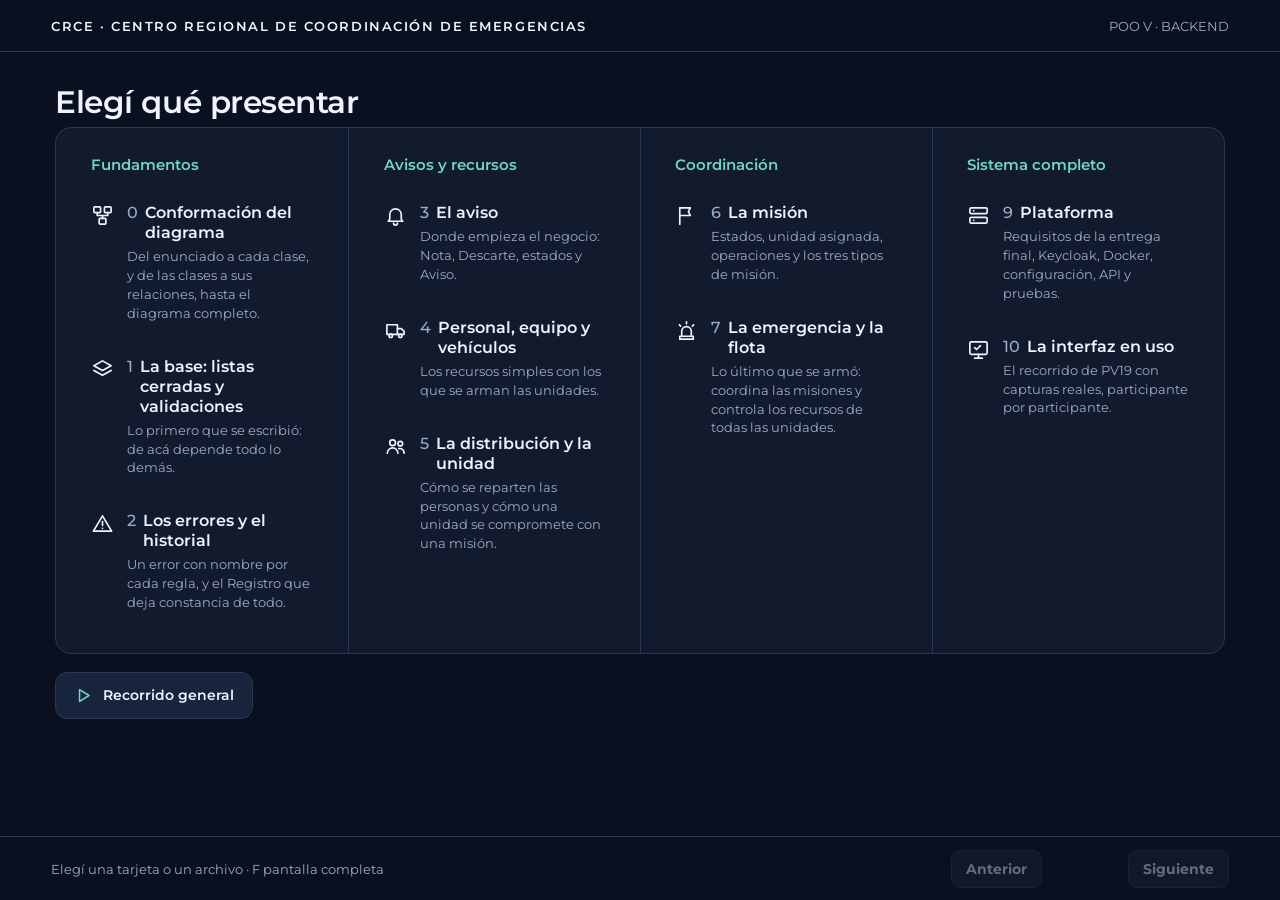
==== commit 300bc6f1: "Presentación: sección «Sistema completo» con plataforma (Keycloak, Docker, configuración, requisitos" ====
--- a/docs/backend_presentacion.html
+++ b/docs/backend_presentacion.html
@@ -207,9 +207,75 @@
 .rels li{display:flex;flex-direction:column;gap:2px;margin:0;padding:8px 12px;border-left:3px solid var(--accent);background:var(--panel);border-radius:0 10px 10px 0}
 .rels code{color:#bce9df;font-weight:700}.rels span{font-size:clamp(13px,1.1vw,15px);color:var(--soft);line-height:1.4}.rels .sec{margin:0}
 .final{display:grid;grid-template-columns:minmax(0,1.7fr) minmax(240px,.8fr);gap:clamp(14px,1.6vw,22px);align-items:start}
-.final .dgw svg{max-height:calc(100vh - 250px)}
+.final .dgw{padding:0;overflow:hidden;position:relative}
+.dgw .zoom{height:calc(100vh - 300px);min-height:300px;overflow:hidden;cursor:grab;touch-action:none;position:relative}
+.dgw .zoom.arrastra{cursor:grabbing}.dgw .zoom:focus-visible{outline:2px solid var(--accent);outline-offset:-2px}
+.dgw .zoom svg{position:absolute;left:0;top:0;max-height:none;width:auto;transform-origin:0 0;user-select:none}
+.zctl{display:flex;align-items:center;gap:6px;padding:8px 10px;border-top:1px solid var(--line);background:var(--panel)}
+.zctl button{min-width:38px;padding:6px 10px;font-size:15px}.zctl span{color:var(--muted);font-size:12.5px;margin-left:8px}
 .cifras{list-style:none;padding:0;margin:0 0 10px}.cifras li{margin:0 0 8px}.cifras b{color:var(--accent);font-size:1.3em;margin-right:4px}
 @media (max-width:980px){.conf,.final,.proceso-c{grid-template-columns:1fr}}
+
+/* sistema completo */
+.sc-arq{display:grid;grid-template-columns:minmax(150px,.8fr) minmax(170px,.9fr) 2.6fr;gap:14px;align-items:center;margin:clamp(10px,2vh,22px) 0}
+.sc-caja{background:var(--panel2);border:1px solid var(--line);border-radius:14px;padding:14px 16px}
+.sc-caja b{display:block;font-size:clamp(15px,1.4vw,19px)}.sc-caja small{display:block;color:var(--muted);font-size:12.5px;margin-top:2px}
+.sc-nav{border-color:var(--blue);text-align:center;padding:26px 12px}
+.sc-flechas{display:flex;flex-direction:column;gap:16px}
+.sc-f{color:var(--accent);font-size:clamp(12px,1.05vw,14px);border-bottom:2px solid var(--accent);padding:0 4px 4px;position:relative;line-height:1.3}
+.sc-f::after{content:"";position:absolute;right:-2px;bottom:-6px;border:5px solid transparent;border-left:8px solid var(--accent)}
+.sc-f i{font-style:normal;color:var(--gold);margin-right:4px}
+.sc-compose{position:relative;border:1.5px dashed #3c5a7a;border-radius:18px;padding:26px 14px 14px;display:grid;grid-template-columns:1fr 1.5fr 1fr;gap:12px;align-items:stretch}
+.sc-etq{position:absolute;top:-10px;left:16px;background:var(--bg);color:var(--blue);font-size:12px;font-weight:700;padding:0 8px;letter-spacing:.04em}
+.sc-kc{border-color:var(--gold)}.sc-db{border-color:var(--lila)}.sc-api{border-color:var(--accent)}
+.sc-capas{display:flex;flex-wrap:wrap;gap:4px;margin-top:8px}.sc-capa{font:600 12px ui-monospace,Menlo,monospace;color:#bce9df;border:1px solid #32665e;border-radius:6px;padding:2px 7px}
+.sc-nota{color:var(--gold)!important;margin-top:8px!important}
+.sc-tabla{width:100%;border-collapse:collapse;font-size:clamp(12.5px,1.1vw,15px);color:var(--soft)}
+.sc-tabla th{text-align:left;color:var(--muted);font-weight:600;font-size:12.5px;padding:6px 10px;border-bottom:1px solid var(--line)}
+.sc-tabla td{padding:clamp(4px,.8vh,8px) 10px;border-bottom:1px solid var(--line);vertical-align:top;line-height:1.4}
+.sc-tabla td b{color:var(--text)}.sc-tabla.chica{font-size:clamp(12px,1vw,14px)}
+.sc-donde{font-size:.92em;white-space:nowrap}.sc-ok{color:#8fe3a0;font-weight:800;text-align:center}
+.sc-cod{font:700 14px ui-monospace,Menlo,monospace}.sc-cod.c4{color:#ffb38a}.sc-cod.c5{color:#ff9aa8}
+.sc-escs{display:grid;grid-template-columns:1fr 1fr;gap:0 22px}
+.sc-esc{display:grid;grid-template-columns:44px 1.25fr 1.35fr .95fr;gap:8px;padding:clamp(3px,.55vh,6px) 4px;border-bottom:1px solid var(--line);font-size:clamp(11.5px,.98vw,13.5px);align-items:baseline;color:var(--soft)}
+.sc-esc b{color:var(--accent)}.sc-esc .p{font-family:ui-monospace,Menlo,monospace;font-size:.9em;color:#bce9df}.sc-esc .o{color:var(--gold);font-size:.92em}
+.sc-esc.cab{color:var(--muted);font-weight:600}.sc-esc.cab b,.sc-esc.cab .o,.sc-esc.cab .p{color:var(--muted);font-family:inherit}
+.sc-pasos{list-style:none;padding:0;margin:0;display:flex;flex-direction:column;gap:8px}
+.sc-pasos li{display:grid;grid-template-columns:24px 1fr;gap:10px;align-items:start;font-size:clamp(13.5px,1.2vw,16px);line-height:1.45;color:var(--soft)}
+.sc-pasos li>b{display:inline-grid;place-items:center;width:24px;height:24px;border-radius:50%;background:var(--accent);color:#0b1020;font-size:12px}
+.sc-dos{display:grid;grid-template-columns:1fr 1fr;gap:16px;margin-bottom:12px}
+.sc-foto{margin:0;display:flex;flex-direction:column;gap:6px;min-width:0}
+.sc-foto img{display:block;width:100%;height:auto;max-height:58vh;object-fit:contain;object-position:top left;border-radius:10px;border:1px solid var(--line);background:#fff;cursor:zoom-in;box-shadow:0 8px 24px rgba(0,0,0,.35)}
+.sc-foto img:focus-visible{outline:3px solid var(--gold);outline-offset:2px}
+.sc-foto figcaption{font-size:12.5px;color:var(--muted);line-height:1.4}
+.sc-serv h3{display:flex;justify-content:space-between;align-items:center}.sc-serv h3 code{font-size:1.15em;color:var(--accent)}
+.sc-puerto{font:600 13px ui-monospace,Menlo,monospace;color:var(--gold)}
+.sc-ruta{display:grid;grid-template-columns:minmax(120px,170px) 30px 1fr;gap:8px;padding:5px 0;border-bottom:1px solid var(--line);font-size:clamp(12.5px,1.1vw,14.5px);color:var(--soft)}
+.sc-ruta b{color:var(--text)}.sc-ruta .n{color:var(--accent);font-weight:700;text-align:right}
+.sc-cadena{display:flex;align-items:center;flex-wrap:wrap;gap:6px}.sc-cadena span{background:var(--panel2);border:1px solid var(--line);border-radius:10px;padding:6px 12px;font-weight:650;font-size:14px;text-align:center}
+.sc-cadena small{display:block;color:var(--muted);font-weight:400;font-size:11.5px}.sc-cadena i{color:var(--accent);font-style:normal}
+.sc-bruno{list-style:none;padding:0}.sc-bruno li{margin:0 0 6px;font-size:clamp(13px,1.15vw,15px)}.sc-bruno code{color:var(--accent);margin-right:6px}
+.sc-actores{display:flex;flex-wrap:wrap;gap:8px;margin:14px 0 16px}
+.sc-actor{display:inline-flex;align-items:center;gap:8px;background:var(--panel2);border:1px solid var(--line);border-radius:99px;padding:5px 14px 5px 5px;font-weight:600;font-size:clamp(13px,1.2vw,16px)}
+.sc-actor b{display:inline-grid;place-items:center;width:24px;height:24px;border-radius:50%;background:var(--gold);color:#0b1020;font-size:12px}
+.sc-actor+.sc-actor::before{content:"→";color:var(--accent);margin:0 6px 0 -2px;order:-1;display:none}
+.sc-paso{display:grid;grid-template-columns:minmax(260px,.75fr) 1.6fr;gap:clamp(14px,2vw,28px);align-items:start}
+.sc-paso.doble{grid-template-columns:1fr;gap:14px}
+.sc-paso.doble .sc-texto{display:grid;grid-template-columns:auto 1fr 1fr auto;gap:6px 24px;align-items:start}
+.sc-paso.doble .sc-texto h3{margin-top:0}.sc-paso.doble .sc-texto>div:last-child>.sc-pv{margin-top:0}
+.sc-paso.doble .sc-imgs{display:grid;grid-template-columns:1fr 1fr;gap:16px}
+.sc-paso.doble .sc-foto img{max-height:52vh}
+.sc-texto h3{margin:12px 0 4px;font-size:clamp(14px,1.2vw,16px);color:var(--muted);font-weight:600}
+.sc-quien{display:inline-block;background:var(--gold);color:#0b1020;font-weight:700;font-size:12.5px;border-radius:99px;padding:3px 12px}
+.sc-pv{display:inline-block;color:var(--accent);border:1px solid #32665e;border-radius:99px;padding:3px 10px;font-size:12px;font-weight:700;margin:8px 6px 0 0}
+.sc-est{display:inline-block;background:var(--panel2);border:1px solid var(--line);border-radius:99px;padding:2px 10px;font-size:.92em}
+.sc-evol td:first-child{color:var(--muted);width:24px}
+.sc-pie{font-size:13px;color:var(--muted);margin:10px 0 0;line-height:1.45}.sc-pie code{font-size:.95em}
+.sc-que{color:var(--soft)!important;margin-top:8px!important;font-size:13px!important;line-height:1.35}
+.sc-tabla .tag{margin:0}.grid.sc-ancho{grid-template-columns:minmax(0,1.35fr) minmax(0,1fr)}.sc-ancho pre.mini{white-space:pre-wrap}
+#sc-zoom{position:fixed;inset:0;z-index:50;background:rgba(5,8,18,.88);display:none;align-items:center;justify-content:center;padding:3vh 3vw;cursor:zoom-out}
+#sc-zoom.on{display:flex}#sc-zoom img{max-width:100%;max-height:100%;border-radius:10px;background:#fff;box-shadow:0 12px 40px rgba(0,0,0,.6)}
+@media (max-width:900px){.sc-arq,.sc-compose,.sc-paso,.sc-paso.doble,.sc-dos,.sc-escs{grid-template-columns:1fr}.sc-paso.doble .sc-imgs{grid-template-columns:1fr}}
 
 /* ── vista de inicio (menú): mismos colores que las diapositivas, Montserrat, columnas por tema ── */
 body.modo-lista .top,body.modo-lista .bottom{font-family:"Montserrat",sans-serif;letter-spacing:0}
@@ -217,7 +283,7 @@
 #lista{font-family:"Montserrat",system-ui,sans-serif;color:var(--text);max-width:1320px}
 #lista h1{font:600 clamp(26px,2.4vw,34px)/1.15 "Montserrat",sans-serif;letter-spacing:-.015em;color:var(--text);margin:clamp(6px,1.5vh,18px) 0 6px}
 #lista .lead{font:400 clamp(14px,1.05vw,16px)/1.5 "Montserrat",sans-serif;color:var(--muted);max-width:760px;margin:0 0 clamp(14px,2.4vh,26px)}
-.mega{display:grid;grid-template-columns:repeat(3,minmax(0,1fr));border:1px solid var(--line);border-radius:16px;background:var(--panel);overflow:hidden}
+.mega{display:grid;grid-template-columns:repeat(4,minmax(0,1fr));border:1px solid var(--line);border-radius:16px;background:var(--panel);overflow:hidden}
 .mega .col{padding:clamp(18px,3.2vh,34px) clamp(12px,1.6vw,24px) clamp(14px,2.4vh,26px)}
 .mega .col+.col{border-left:1px solid var(--line)}
 .mega h3{font:600 15px/1.2 "Montserrat",sans-serif;color:var(--accent);margin:0 0 clamp(8px,1.6vh,16px);padding-left:14px}
@@ -252,7 +318,7 @@
 <section id="lista" class="on">
  <h1>Elegí qué presentar</h1>
  <p class="lead">Cada grupo explica el código de sus archivos, en el orden en que se construyó.</p>
- <div class="mega"><div class="col"><h3>Fundamentos</h3><div class="gr" data-g="8" tabindex="0" role="button" title="15 diapositivas"><svg viewBox="0 0 24 24" aria-hidden="true"><rect x="3" y="3" width="7" height="6" rx="1"/><rect x="14" y="3" width="7" height="6" rx="1"/><rect x="8.5" y="15" width="7" height="6" rx="1"/><path d="M6.5 9v3h11V9M12 12v3"/></svg><div><b><span class="nro">0</span>Conformación del diagrama</b><span class="desc">Del enunciado a cada clase, y de las clases a sus relaciones, hasta el diagrama completo.</span><span class="arch"></span></div></div><div class="gr" data-g="1" tabindex="0" role="button" title="6 diapositivas"><svg viewBox="0 0 24 24" aria-hidden="true"><path d="M12 3 3 8l9 5 9-5-9-5Z"/><path d="m3 13 9 5 9-5"/></svg><div><b><span class="nro">1</span>La base: listas cerradas y validaciones</b><span class="desc">Lo primero que se escribió: de acá depende todo lo demás.</span><span class="arch"><button class="fch" data-g="1" data-f="catalogos.py">catalogos.py</button><button class="fch" data-g="1" data-f="valores.py">valores.py</button></span></div></div><div class="gr" data-g="2" tabindex="0" role="button" title="8 diapositivas"><svg viewBox="0 0 24 24" aria-hidden="true"><path d="M12 4 2.5 20h19L12 4Z"/><path d="M12 10v4"/><path d="M12 17h.01"/></svg><div><b><span class="nro">2</span>Los errores y el historial</b><span class="desc">Un error con nombre por cada regla, y el Registro que deja constancia de todo.</span><span class="arch"><button class="fch" data-g="2" data-f="errores.py">errores.py</button><button class="fch" data-g="2" data-f="historial.py">historial.py</button></span></div></div></div><div class="col"><h3>Avisos y recursos</h3><div class="gr" data-g="3" tabindex="0" role="button" title="8 diapositivas"><svg viewBox="0 0 24 24" aria-hidden="true"><path d="M6 16v-5a6 6 0 0 1 12 0v5l1.5 2h-15L6 16Z"/><path d="M10 20a2 2 0 0 0 4 0"/></svg><div><b><span class="nro">3</span>El aviso</b><span class="desc">Donde empieza el negocio: Nota, Descarte, estados y Aviso.</span><span class="arch"><button class="fch" data-g="3" data-f="aviso.py">aviso.py</button></span></div></div><div class="gr" data-g="4" tabindex="0" role="button" title="7 diapositivas"><svg viewBox="0 0 24 24" aria-hidden="true"><path d="M3 6h11v10H3z"/><path d="M14 10h4l3 3v3h-7"/><circle cx="7" cy="17.5" r="1.8"/><circle cx="17" cy="17.5" r="1.8"/></svg><div><b><span class="nro">4</span>Personal, equipo y vehículos</b><span class="desc">Los recursos simples con los que se arman las unidades.</span><span class="arch"><button class="fch" data-g="4" data-f="personal.py">personal.py</button><button class="fch" data-g="4" data-f="equipamiento.py">equipamiento.py</button><button class="fch" data-g="4" data-f="vehiculos.py">vehiculos.py</button></span></div></div><div class="gr" data-g="5" tabindex="0" role="button" title="9 diapositivas"><svg viewBox="0 0 24 24" aria-hidden="true"><circle cx="9" cy="8" r="3"/><path d="M3.5 19a5.5 5.5 0 0 1 11 0"/><circle cx="17" cy="9" r="2.4"/><path d="M15.5 14.2A4.5 4.5 0 0 1 21 19"/></svg><div><b><span class="nro">5</span>La distribución y la unidad</b><span class="desc">Cómo se reparten las personas y cómo una unidad se compromete con una misión.</span><span class="arch"><button class="fch" data-g="5" data-f="distribucion.py">distribucion.py</button><button class="fch" data-g="5" data-f="unidad.py">unidad.py</button></span></div></div></div><div class="col"><h3>Coordinación</h3><div class="gr" data-g="6" tabindex="0" role="button" title="9 diapositivas"><svg viewBox="0 0 24 24" aria-hidden="true"><path d="M5 21V4"/><path d="M5 4h11l-2 4 2 4H5"/></svg><div><b><span class="nro">6</span>La misión</b><span class="desc">Estados, unidad asignada, operaciones y los tres tipos de misión.</span><span class="arch"><button class="fch" data-g="6" data-f="mision.py">mision.py</button></span></div></div><div class="gr" data-g="7" tabindex="0" role="button" title="12 diapositivas"><svg viewBox="0 0 24 24" aria-hidden="true"><path d="M7 18v-5a5 5 0 0 1 10 0v5"/><path d="M5 18h14v3H5z"/><path d="M12 3v2M4.5 6l1.4 1.4M19.5 6l-1.4 1.4"/></svg><div><b><span class="nro">7</span>La emergencia y la flota</b><span class="desc">Lo último que se armó: coordina las misiones y controla los recursos de todas las unidades.</span><span class="arch"><button class="fch" data-g="7" data-f="emergencia.py">emergencia.py</button><button class="fch" data-g="7" data-f="flota.py">flota.py</button></span></div></div></div></div><p class="extra"><button class="preg" data-s="0"><svg viewBox="0 0 24 24" aria-hidden="true"><path d="M7 4.5v15l12-7.5-12-7.5Z"/></svg>Recorrido general</button></p>
+ <div class="mega"><div class="col"><h3>Fundamentos</h3><div class="gr" data-g="8" tabindex="0" role="button" title="15 diapositivas"><svg viewBox="0 0 24 24" aria-hidden="true"><rect x="3" y="3" width="7" height="6" rx="1"/><rect x="14" y="3" width="7" height="6" rx="1"/><rect x="8.5" y="15" width="7" height="6" rx="1"/><path d="M6.5 9v3h11V9M12 12v3"/></svg><div><b><span class="nro">0</span>Conformación del diagrama</b><span class="desc">Del enunciado a cada clase, y de las clases a sus relaciones, hasta el diagrama completo.</span><span class="arch"></span></div></div><div class="gr" data-g="1" tabindex="0" role="button" title="6 diapositivas"><svg viewBox="0 0 24 24" aria-hidden="true"><path d="M12 3 3 8l9 5 9-5-9-5Z"/><path d="m3 13 9 5 9-5"/></svg><div><b><span class="nro">1</span>La base: listas cerradas y validaciones</b><span class="desc">Lo primero que se escribió: de acá depende todo lo demás.</span><span class="arch"><button class="fch" data-g="1" data-f="catalogos.py">catalogos.py</button><button class="fch" data-g="1" data-f="valores.py">valores.py</button></span></div></div><div class="gr" data-g="2" tabindex="0" role="button" title="8 diapositivas"><svg viewBox="0 0 24 24" aria-hidden="true"><path d="M12 4 2.5 20h19L12 4Z"/><path d="M12 10v4"/><path d="M12 17h.01"/></svg><div><b><span class="nro">2</span>Los errores y el historial</b><span class="desc">Un error con nombre por cada regla, y el Registro que deja constancia de todo.</span><span class="arch"><button class="fch" data-g="2" data-f="errores.py">errores.py</button><button class="fch" data-g="2" data-f="historial.py">historial.py</button></span></div></div></div><div class="col"><h3>Avisos y recursos</h3><div class="gr" data-g="3" tabindex="0" role="button" title="8 diapositivas"><svg viewBox="0 0 24 24" aria-hidden="true"><path d="M6 16v-5a6 6 0 0 1 12 0v5l1.5 2h-15L6 16Z"/><path d="M10 20a2 2 0 0 0 4 0"/></svg><div><b><span class="nro">3</span>El aviso</b><span class="desc">Donde empieza el negocio: Nota, Descarte, estados y Aviso.</span><span class="arch"><button class="fch" data-g="3" data-f="aviso.py">aviso.py</button></span></div></div><div class="gr" data-g="4" tabindex="0" role="button" title="7 diapositivas"><svg viewBox="0 0 24 24" aria-hidden="true"><path d="M3 6h11v10H3z"/><path d="M14 10h4l3 3v3h-7"/><circle cx="7" cy="17.5" r="1.8"/><circle cx="17" cy="17.5" r="1.8"/></svg><div><b><span class="nro">4</span>Personal, equipo y vehículos</b><span class="desc">Los recursos simples con los que se arman las unidades.</span><span class="arch"><button class="fch" data-g="4" data-f="personal.py">personal.py</button><button class="fch" data-g="4" data-f="equipamiento.py">equipamiento.py</button><button class="fch" data-g="4" data-f="vehiculos.py">vehiculos.py</button></span></div></div><div class="gr" data-g="5" tabindex="0" role="button" title="9 diapositivas"><svg viewBox="0 0 24 24" aria-hidden="true"><circle cx="9" cy="8" r="3"/><path d="M3.5 19a5.5 5.5 0 0 1 11 0"/><circle cx="17" cy="9" r="2.4"/><path d="M15.5 14.2A4.5 4.5 0 0 1 21 19"/></svg><div><b><span class="nro">5</span>La distribución y la unidad</b><span class="desc">Cómo se reparten las personas y cómo una unidad se compromete con una misión.</span><span class="arch"><button class="fch" data-g="5" data-f="distribucion.py">distribucion.py</button><button class="fch" data-g="5" data-f="unidad.py">unidad.py</button></span></div></div></div><div class="col"><h3>Coordinación</h3><div class="gr" data-g="6" tabindex="0" role="button" title="9 diapositivas"><svg viewBox="0 0 24 24" aria-hidden="true"><path d="M5 21V4"/><path d="M5 4h11l-2 4 2 4H5"/></svg><div><b><span class="nro">6</span>La misión</b><span class="desc">Estados, unidad asignada, operaciones y los tres tipos de misión.</span><span class="arch"><button class="fch" data-g="6" data-f="mision.py">mision.py</button></span></div></div><div class="gr" data-g="7" tabindex="0" role="button" title="12 diapositivas"><svg viewBox="0 0 24 24" aria-hidden="true"><path d="M7 18v-5a5 5 0 0 1 10 0v5"/><path d="M5 18h14v3H5z"/><path d="M12 3v2M4.5 6l1.4 1.4M19.5 6l-1.4 1.4"/></svg><div><b><span class="nro">7</span>La emergencia y la flota</b><span class="desc">Lo último que se armó: coordina las misiones y controla los recursos de todas las unidades.</span><span class="arch"><button class="fch" data-g="7" data-f="emergencia.py">emergencia.py</button><button class="fch" data-g="7" data-f="flota.py">flota.py</button></span></div></div></div><div class="col"><h3>Sistema completo</h3><div class="gr" data-g="9" tabindex="0" role="button" title="11 diapositivas"><svg viewBox="0 0 24 24" aria-hidden="true"><rect x="3" y="4" width="18" height="6" rx="1.5"/><rect x="3" y="14" width="18" height="6" rx="1.5"/><path d="M7 7h.01M7 17h.01"/></svg><div><b><span class="nro">9</span>Plataforma</b><span class="desc">Requisitos de la entrega final, Keycloak, Docker, configuración, API y pruebas.</span><span class="arch"></span></div></div><div class="gr" data-g="10" tabindex="0" role="button" title="15 diapositivas"><svg viewBox="0 0 24 24" aria-hidden="true"><rect x="3" y="4" width="18" height="13" rx="1.5"/><path d="M8 21h8M12 17v4"/><path d="m8 10 2 2 4-4"/></svg><div><b><span class="nro">10</span>La interfaz en uso</b><span class="desc">El recorrido de PV19 con capturas reales, participante por participante.</span><span class="arch"></span></div></div></div></div><p class="extra"><button class="preg" data-s="0"><svg viewBox="0 0 24 24" aria-hidden="true"><path d="M7 4.5v15l12-7.5-12-7.5Z"/></svg>Recorrido general</button></p>
 </section>
 <section class="slide gen grande" data-i="0" hidden><div class="eyebrow"><span>01 · el problema que resuelve</span></div><h1>Un centro que recibe avisos y decide quién responde</h1>
 <p class="lead">El CRCE recibe avisos de <strong>inundaciones, incendios y accidentes viales</strong>. Sus operadores los evalúan,
@@ -425,10 +491,10 @@
 <section class="slide cod" data-i="30" hidden><div class="eyebrow">03 · dominio/aviso.py · líneas 37–64</div><h2>Nota y Descarte</h2><div class="dos"><div class="codigo"><div class="filas"><div class="l"><span class="n">37</span><span class="c"><span class="td">@dataclass</span>(frozen=<span class="tk">True</span>, slots=<span class="tk">True</span>)</span></div><div class="l"><span class="n">38</span><span class="c"><span class="tk">class</span> Nota:</span></div><div class="l"><span class="n">39</span><span class="c">    autor_id: str</span></div><div class="l"><span class="n">40</span><span class="c">    texto: str</span></div><div class="l"><span class="n">41</span><span class="c">    fecha_hora: datetime</span></div><div class="l"><span class="n">42</span><span class="c"> </span></div><div class="l"><span class="n">43</span><span class="c">    <span class="tk">def</span> __post_init__(self) -&gt; <span class="tk">None</span>:</span></div><div class="l"><span class="n">44</span><span class="c">        <span class="tk">if</span> <span class="tk">not</span> hay_texto(self.autor_id):</span></div><div class="l"><span class="n">45</span><span class="c">            <span class="tk">raise</span> NotaInvalida(<span class="ts">"La nota necesita un autor"</span>)</span></div><div class="l"><span class="n">46</span><span class="c">        <span class="tk">if</span> <span class="tk">not</span> hay_texto(self.texto):</span></div><div class="l"><span class="n">47</span><span class="c">            <span class="tk">raise</span> NotaInvalida(<span class="ts">"La nota no puede estar vacía"</span>)</span></div><div class="l"><span class="n">48</span><span class="c">        <span class="tk">if</span> self.fecha_hora <span class="tk">is</span> <span class="tk">None</span>:</span></div><div class="l"><span class="n">49</span><span class="c">            <span class="tk">raise</span> NotaInvalida(<span class="ts">"La nota necesita fecha y hora"</span>)</span></div><div class="l"><span class="n">50</span><span class="c"> </span></div><div class="l"><span class="n">51</span><span class="c"> </span></div><div class="l"><span class="n">52</span><span class="c"><span class="td">@dataclass</span>(frozen=<span class="tk">True</span>, slots=<span class="tk">True</span>)</span></div><div class="l"><span class="n">53</span><span class="c"><span class="tk">class</span> Descarte:</span></div><div class="l"><span class="n">54</span><span class="c">    operador_id: str</span></div><div class="l"><span class="n">55</span><span class="c">    justificacion: str</span></div><div class="l"><span class="n">56</span><span class="c">    fecha_hora: datetime</span></div><div class="l"><span class="n">57</span><span class="c"> </span></div><div class="l"><span class="n">58</span><span class="c">    <span class="tk">def</span> __post_init__(self) -&gt; <span class="tk">None</span>:</span></div><div class="l"><span class="n">59</span><span class="c">        <span class="tk">if</span> <span class="tk">not</span> hay_texto(self.justificacion):</span></div><div class="l"><span class="n">60</span><span class="c">            <span class="tk">raise</span> JustificacionVacia(<span class="ts">"Descartar exige una justificación"</span>)</span></div><div class="l"><span class="n">61</span><span class="c">        <span class="tk">if</span> <span class="tk">not</span> hay_texto(self.operador_id):</span></div><div class="l"><span class="n">62</span><span class="c">            <span class="tk">raise</span> DescarteInvalido(<span class="ts">"El descarte necesita un operador"</span>)</span></div><div class="l"><span class="n">63</span><span class="c">        <span class="tk">if</span> self.fecha_hora <span class="tk">is</span> <span class="tk">None</span>:</span></div><div class="l"><span class="n">64</span><span class="c">            <span class="tk">raise</span> DescarteInvalido(<span class="ts">"El descarte necesita fecha y hora"</span>)</span></div></div></div><aside class="nota card" aria-live="polite"><div class="zz"></div></aside></div></section>
 <section class="slide cod" data-i="31" hidden><div class="eyebrow">03 · dominio/aviso.py · líneas 69–151</div><h2>Los estados del aviso</h2><div class="dos"><div class="codigo"><div class="filas"><div class="l"><span class="n">69</span><span class="c"><span class="tk">class</span> EstadoAviso(Enum):</span></div><div class="l" hidden><span class="n">70</span><span class="c">    <span class="ts">""</span><span class="ts">"Nombre público y serializable del estado (para la API y para Mongo)."</span><span class="ts">""</span></span></div><div class="l" hidden><span class="n">71</span><span class="c"> </span></div><div class="l"><span class="n">72</span><span class="c">    PENDIENTE = <span class="ts">"pendiente"</span></span></div><div class="l"><span class="n">73</span><span class="c">    ACEPTADO = <span class="ts">"aceptado"</span></span></div><div class="l"><span class="n">74</span><span class="c">    DESCARTADO = <span class="ts">"descartado"</span></span></div><div class="l"><span class="n">75</span><span class="c"> </span></div><div class="l"><span class="n">76</span><span class="c"> </span></div><div class="l"><span class="n">77</span><span class="c"><span class="tk">class</span> _Estado(ABC):</span></div><div class="l" hidden><span class="n">78</span><span class="c">    <span class="ts">""</span><span class="ts">"Cada estado decide qué operaciones admite. El Aviso solo le delega."</span><span class="ts">""</span></span></div><div class="l" hidden><span class="n">79</span><span class="c"> </span></div><div class="l"><span class="n">80</span><span class="c">    etiqueta: EstadoAviso</span></div><div class="l"><span class="n">81</span><span class="c"> </span></div><div class="l"><span class="n">82</span><span class="c">    <span class="td">@abstractmethod</span></span></div><div class="l"><span class="n">83</span><span class="c">    <span class="tk">def</span> permitir_nota(self) -&gt; <span class="tk">None</span>:</span></div><div class="l" hidden><span class="n">84</span><span class="c">        <span class="ts">""</span><span class="ts">"No hace nada si admite notas; si no, lanza AvisoNoPendiente."</span><span class="ts">""</span></span></div><div class="l" hidden><span class="n">85</span><span class="c"> </span></div><div class="l"><span class="n">86</span><span class="c">    <span class="td">@abstractmethod</span></span></div><div class="l"><span class="n">87</span><span class="c">    <span class="tk">def</span> descartar(self) -&gt; _Estado:</span></div><div class="l" hidden><span class="n">88</span><span class="c">        <span class="ts">""</span><span class="ts">"Devuelve el estado siguiente, o lanza AvisoNoPendiente."</span><span class="ts">""</span></span></div><div class="l" hidden><span class="n">89</span><span class="c"> </span></div><div class="l"><span class="n">90</span><span class="c">    <span class="td">@abstractmethod</span></span></div><div class="l"><span class="n">91</span><span class="c">    <span class="tk">def</span> aceptar(self) -&gt; _Estado:</span></div><div class="l" hidden><span class="n">92</span><span class="c">        <span class="ts">""</span><span class="ts">"Devuelve el estado siguiente, o lanza AvisoNoPendiente."</span><span class="ts">""</span></span></div><div class="l" hidden><span class="n">93</span><span class="c"> </span></div><div class="l"><span class="n">94</span><span class="c">    <span class="td">@abstractmethod</span></span></div><div class="l"><span class="n">95</span><span class="c">    <span class="tk">def</span> validar_descarte(self, descarte: Descarte | <span class="tk">None</span>) -&gt; <span class="tk">None</span>:</span></div><div class="l" hidden><span class="n">96</span><span class="c">        <span class="ts">""</span><span class="ts">"Coherencia estado/descarte al reconstruir un aviso."</span><span class="ts">""</span></span></div><div class="l" hidden><span class="n">97</span><span class="c"> </span></div><div class="l"><span class="n">98</span><span class="c"> </span></div><div class="l"><span class="n">99</span><span class="c"><span class="tk">class</span> _Pendiente(_Estado):</span></div><div class="l"><span class="n">100</span><span class="c">    etiqueta = EstadoAviso.PENDIENTE</span></div><div class="l"><span class="n">101</span><span class="c"> </span></div><div class="l"><span class="n">102</span><span class="c">    <span class="tk">def</span> permitir_nota(self) -&gt; <span class="tk">None</span>:</span></div><div class="l"><span class="n">103</span><span class="c">        <span class="tk">pass</span></span></div><div class="l"><span class="n">104</span><span class="c"> </span></div><div class="l"><span class="n">105</span><span class="c">    <span class="tk">def</span> descartar(self) -&gt; _Estado:</span></div><div class="l"><span class="n">106</span><span class="c">        <span class="tk">return</span> _DESCARTADO</span></div><div class="l"><span class="n">107</span><span class="c"> </span></div><div class="l"><span class="n">108</span><span class="c">    <span class="tk">def</span> aceptar(self) -&gt; _Estado:</span></div><div class="l"><span class="n">109</span><span class="c">        <span class="tk">return</span> _ACEPTADO</span></div><div class="l"><span class="n">110</span><span class="c"> </span></div><div class="l"><span class="n">111</span><span class="c">    <span class="tk">def</span> validar_descarte(self, descarte: Descarte | <span class="tk">None</span>) -&gt; <span class="tk">None</span>:</span></div><div class="l"><span class="n">112</span><span class="c">        <span class="tk">if</span> descarte <span class="tk">is</span> <span class="tk">not</span> <span class="tk">None</span>:</span></div><div class="l"><span class="n">113</span><span class="c">            <span class="tk">raise</span> DatoDeAvisoInvalido(<span class="ts">"Un aviso pendiente no tiene descarte"</span>)</span></div><div class="l"><span class="n">114</span><span class="c"> </span></div><div class="l"><span class="n">115</span><span class="c"> </span></div><div class="l"><span class="n">116</span><span class="c"><span class="tk">class</span> _Aceptado(_Estado):</span></div><div class="l"><span class="n">117</span><span class="c">    etiqueta = EstadoAviso.ACEPTADO</span></div><div class="l"><span class="n">118</span><span class="c"> </span></div><div class="l"><span class="n">119</span><span class="c">    <span class="tk">def</span> permitir_nota(self) -&gt; <span class="tk">None</span>:</span></div><div class="l"><span class="n">120</span><span class="c">        <span class="tk">raise</span> AvisoNoPendiente(<span class="ts">"Un aviso aceptado no puede agregar notas"</span>)</span></div><div class="l"><span class="n">121</span><span class="c"> </span></div><div class="l"><span class="n">122</span><span class="c">    <span class="tk">def</span> descartar(self) -&gt; _Estado:</span></div><div class="l"><span class="n">123</span><span class="c">        <span class="tk">raise</span> AvisoNoPendiente(<span class="ts">"Un aviso aceptado no puede evaluarse"</span>)</span></div><div class="l"><span class="n">124</span><span class="c"> </span></div><div class="l"><span class="n">125</span><span class="c">    <span class="tk">def</span> aceptar(self) -&gt; _Estado:</span></div><div class="l"><span class="n">126</span><span class="c">        <span class="tk">raise</span> AvisoNoPendiente(<span class="ts">"Un aviso aceptado ya originó su emergencia"</span>)</span></div><div class="l"><span class="n">127</span><span class="c"> </span></div><div class="l"><span class="n">128</span><span class="c">    <span class="tk">def</span> validar_descarte(self, descarte: Descarte | <span class="tk">None</span>) -&gt; <span class="tk">None</span>:</span></div><div class="l"><span class="n">129</span><span class="c">        <span class="tk">if</span> descarte <span class="tk">is</span> <span class="tk">not</span> <span class="tk">None</span>:</span></div><div class="l"><span class="n">130</span><span class="c">            <span class="tk">raise</span> DatoDeAvisoInvalido(<span class="ts">"Un aviso aceptado no tiene descarte"</span>)</span></div><div class="l"><span class="n">131</span><span class="c"> </span></div><div class="l"><span class="n">132</span><span class="c"> </span></div><div class="l"><span class="n">133</span><span class="c"><span class="tk">class</span> _Descartado(_Estado):</span></div><div class="l"><span class="n">134</span><span class="c">    etiqueta = EstadoAviso.DESCARTADO</span></div><div class="l"><span class="n">135</span><span class="c"> </span></div><div class="l"><span class="n">136</span><span class="c">    <span class="tk">def</span> permitir_nota(self) -&gt; <span class="tk">None</span>:</span></div><div class="l"><span class="n">137</span><span class="c">        <span class="tk">raise</span> AvisoNoPendiente(<span class="ts">"Un aviso descartado no puede agregar notas"</span>)</span></div><div class="l"><span class="n">138</span><span class="c"> </span></div><div class="l"><span class="n">139</span><span class="c">    <span class="tk">def</span> descartar(self) -&gt; _Estado:</span></div><div class="l"><span class="n">140</span><span class="c">        <span class="tk">raise</span> AvisoNoPendiente(<span class="ts">"Un aviso descartado no puede evaluarse"</span>)</span></div><div class="l"><span class="n">141</span><span class="c"> </span></div><div class="l"><span class="n">142</span><span class="c">    <span class="tk">def</span> aceptar(self) -&gt; _Estado:</span></div><div class="l"><span class="n">143</span><span class="c">        <span class="tk">raise</span> AvisoNoPendiente(<span class="ts">"Un aviso descartado no puede aceptarse"</span>)</span></div><div class="l"><span class="n">144</span><span class="c"> </span></div><div class="l"><span class="n">145</span><span class="c">    <span class="tk">def</span> validar_descarte(self, descarte: Descarte | <span class="tk">None</span>) -&gt; <span class="tk">None</span>:</span></div><div class="l"><span class="n">146</span><span class="c">        <span class="tk">if</span> descarte <span class="tk">is</span> <span class="tk">None</span>:</span></div><div class="l"><span class="n">147</span><span class="c">            <span class="tk">raise</span> DatoDeAvisoInvalido(<span class="ts">"Un aviso descartado conserva su descarte"</span>)</span></div><div class="l"><span class="n">148</span><span class="c"> </span></div><div class="l"><span class="n">149</span><span class="c"> </span></div><div class="l"><span class="n">150</span><span class="c">_PENDIENTE, _ACEPTADO, _DESCARTADO = _Pendiente(), _Aceptado(), _Descartado()</span></div><div class="l"><span class="n">151</span><span class="c">_ESTADO_POR_ETIQUETA = {e.etiqueta: e <span class="tk">for</span> e <span class="tk">in</span> (_PENDIENTE, _ACEPTADO, _DESCARTADO)}</span></div></div></div><aside class="nota card" aria-live="polite"><div class="zz"></div></aside></div></section>
 <section class="slide cod" data-i="32" hidden><div class="eyebrow">03 · dominio/aviso.py · líneas 156–181</div><h2>Aviso.__init__</h2><div class="dos"><div class="codigo"><div class="filas"><div class="l"><span class="n">156</span><span class="c"><span class="tk">class</span> Aviso:</span></div><div class="l"><span class="n">157</span><span class="c">    <span class="tk">def</span> __init__(</span></div><div class="l"><span class="n">158</span><span class="c">        self,</span></div><div class="l"><span class="n">159</span><span class="c">        reportante_id: str,</span></div><div class="l"><span class="n">160</span><span class="c">        ubicacion: Ubicacion,</span></div><div class="l"><span class="n">161</span><span class="c">        tipo: TipoSituacion,</span></div><div class="l"><span class="n">162</span><span class="c">        gravedad_estimada: Gravedad,</span></div><div class="l"><span class="n">163</span><span class="c">        descripcion: str,</span></div><div class="l"><span class="n">164</span><span class="c">        registrado_en: datetime,</span></div><div class="l"><span class="n">165</span><span class="c">        aviso_id: str | <span class="tk">None</span> = <span class="tk">None</span>,</span></div><div class="l"><span class="n">166</span><span class="c">    ) -&gt; <span class="tk">None</span>:</span></div><div class="l"><span class="n">167</span><span class="c">        _validar_datos(reportante_id, ubicacion, tipo, gravedad_estimada, descripcion, registrado_en)</span></div><div class="l"><span class="n">168</span><span class="c">        self._id = aviso_id <span class="tk">or</span> str(uuid.uuid4())</span></div><div class="l"><span class="n">169</span><span class="c">        self._reportante_id = reportante_id</span></div><div class="l"><span class="n">170</span><span class="c">        self._ubicacion = ubicacion</span></div><div class="l"><span class="n">171</span><span class="c">        self._tipo = tipo</span></div><div class="l"><span class="n">172</span><span class="c">        self._gravedad_estimada = gravedad_estimada</span></div><div class="l"><span class="n">173</span><span class="c">        self._descripcion = descripcion.strip()</span></div><div class="l"><span class="n">174</span><span class="c">        self._registrado_en = registrado_en</span></div><div class="l"><span class="n">175</span><span class="c">        self._estado: _Estado = _PENDIENTE</span></div><div class="l"><span class="n">176</span><span class="c">        self._notas: list[Nota] = []</span></div><div class="l"><span class="n">177</span><span class="c">        self._descarte: Descarte | <span class="tk">None</span> = <span class="tk">None</span></span></div><div class="l"><span class="n">178</span><span class="c">        self._registros: list[Registro] = [</span></div><div class="l"><span class="n">179</span><span class="c">            Registro.de(reportante_id, registrado_en, Operacion.AVISO_REGISTRADO, self._id,</span></div><div class="l"><span class="n">180</span><span class="c">                        tipo=tipo.value, gravedad=gravedad_estimada.name.lower())</span></div><div class="l"><span class="n">181</span><span class="c">        ]</span></div></div></div><aside class="nota card" aria-live="polite"><div class="zz"></div></aside></div></section>
-<section class="slide cod" data-i="33" hidden><div class="eyebrow">03 · dominio/aviso.py · líneas 218–238</div><h2>agregar_nota y descartar</h2><div class="dos"><div class="codigo"><div class="filas"><div class="l"><span class="n">218</span><span class="c"><span class="tk">def</span> agregar_nota(self, autor_id: str, texto: str, fecha_hora: datetime) -&gt; Nota:</span></div><div class="l" hidden><span class="n">219</span><span class="c">    <span class="ts">""</span><span class="ts">"R2, R3, R5, R6 y §2.1 (solo el reportante)."</span><span class="ts">""</span></span></div><div class="l"><span class="n">220</span><span class="c">    self._estado.permitir_nota()</span></div><div class="l"><span class="n">221</span><span class="c">    <span class="tk">if</span> autor_id != self._reportante_id:</span></div><div class="l"><span class="n">222</span><span class="c">        <span class="tk">raise</span> NotaDeOtroAutor(<span class="ts">"Solo el reportante del aviso puede agregarle notas"</span>)</span></div><div class="l"><span class="n">223</span><span class="c">    nota = Nota(autor_id, texto, fecha_hora)</span></div><div class="l"><span class="n">224</span><span class="c">    registro = Registro.de(autor_id, fecha_hora, Operacion.NOTA_AGREGADA, self._id)</span></div><div class="l"><span class="n">225</span><span class="c">    self._notas.append(nota)</span></div><div class="l"><span class="n">226</span><span class="c">    self._registros.append(registro)</span></div><div class="l"><span class="n">227</span><span class="c">    <span class="tk">return</span> nota</span></div><div class="l"><span class="n">228</span><span class="c"> </span></div><div class="l"><span class="n">229</span><span class="c"><span class="tk">def</span> descartar(self, operador_id: str, justificacion: str, fecha_hora: datetime) -&gt; <span class="tk">None</span>:</span></div><div class="l" hidden><span class="n">230</span><span class="c">    <span class="ts">""</span><span class="ts">"R4, R5, R6."</span><span class="ts">""</span></span></div><div class="l"><span class="n">231</span><span class="c">    siguiente = self._estado.descartar()</span></div><div class="l"><span class="n">232</span><span class="c">    descarte = Descarte(operador_id, justificacion, fecha_hora)</span></div><div class="l"><span class="n">233</span><span class="c">    registro = Registro.de(operador_id, fecha_hora, Operacion.AVISO_DESCARTADO, self._id,</span></div><div class="l"><span class="n">234</span><span class="c">                           justificacion=descarte.justificacion)</span></div><div class="l" hidden><span class="n">235</span><span class="c">    # recién acá cambia el objeto: todo lo que podía fallar ya pasó</span></div><div class="l"><span class="n">236</span><span class="c">    self._descarte = descarte</span></div><div class="l"><span class="n">237</span><span class="c">    self._estado = siguiente</span></div><div class="l"><span class="n">238</span><span class="c">    self._registros.append(registro)</span></div></div></div><aside class="nota card" aria-live="polite"><div class="zz"></div></aside></div></section>
-<section class="slide cod" data-i="34" hidden><div class="eyebrow">03 · dominio/aviso.py · líneas 240–253</div><h2>Aceptar</h2><div class="dos"><div class="codigo"><div class="filas"><div class="l"><span class="n">240</span><span class="c"><span class="tk">def</span> aceptar(self, operador_id: str, tipo: TipoSituacion, gravedad: Gravedad,</span></div><div class="l"><span class="n">241</span><span class="c">            fecha_hora: datetime) -&gt; Emergencia:</span></div><div class="l" hidden><span class="n">242</span><span class="c">    <span class="ts">""</span>"§<span class="tn">2</span>.<span class="tn">2</span>, §<span class="tn">7</span>.<span class="tn">1</span>: acepta el aviso, confirma o corrige tipo y gravedad y origina UNA emergencia.</span></div><div class="l" hidden><span class="n">243</span><span class="c"> </span></div><div class="l" hidden><span class="n">244</span><span class="c">    Los datos originales <span class="tk">del</span> aviso no se pisan: la emergencia guarda los confirmados.</span></div><div class="l" hidden><span class="n">245</span><span class="c">    <span class="ts">""</span>"</span></div><div class="l"><span class="n">246</span><span class="c">    siguiente = self._estado.aceptar()</span></div><div class="l"><span class="n">247</span><span class="c">    emergencia = Emergencia(self._id, self._reportante_id, self._ubicacion, tipo, gravedad,</span></div><div class="l"><span class="n">248</span><span class="c">                            fecha_hora, operador_id)</span></div><div class="l"><span class="n">249</span><span class="c">    registro = Registro.de(operador_id, fecha_hora, Operacion.AVISO_ACEPTADO, self._id, emergencia.id,</span></div><div class="l"><span class="n">250</span><span class="c">                           tipo=tipo.value, gravedad=gravedad.name.lower())</span></div><div class="l"><span class="n">251</span><span class="c">    self._estado = siguiente</span></div><div class="l"><span class="n">252</span><span class="c">    self._registros.append(registro)</span></div><div class="l"><span class="n">253</span><span class="c">    <span class="tk">return</span> emergencia</span></div></div></div><aside class="nota card" aria-live="polite"><div class="zz"></div></aside></div></section>
-<section class="slide cod" data-i="35" hidden><div class="eyebrow">03 · dominio/aviso.py · líneas 257–302</div><h2>Lectura del aviso</h2><div class="dos"><div class="codigo"><div class="filas"><div class="l"><span class="n">257</span><span class="c"><span class="td">@property</span></span></div><div class="l"><span class="n">258</span><span class="c"><span class="tk">def</span> id(self) -&gt; str:</span></div><div class="l"><span class="n">259</span><span class="c">    <span class="tk">return</span> self._id</span></div><div class="l"><span class="n">260</span><span class="c"> </span></div><div class="l"><span class="n">261</span><span class="c"><span class="td">@property</span></span></div><div class="l"><span class="n">262</span><span class="c"><span class="tk">def</span> reportante_id(self) -&gt; str:</span></div><div class="l"><span class="n">263</span><span class="c">    <span class="tk">return</span> self._reportante_id</span></div><div class="l"><span class="n">264</span><span class="c"> </span></div><div class="l"><span class="n">265</span><span class="c"><span class="td">@property</span></span></div><div class="l"><span class="n">266</span><span class="c"><span class="tk">def</span> ubicacion(self) -&gt; Ubicacion:</span></div><div class="l"><span class="n">267</span><span class="c">    <span class="tk">return</span> self._ubicacion</span></div><div class="l"><span class="n">268</span><span class="c"> </span></div><div class="l"><span class="n">269</span><span class="c"><span class="td">@property</span></span></div><div class="l"><span class="n">270</span><span class="c"><span class="tk">def</span> tipo(self) -&gt; TipoSituacion:</span></div><div class="l"><span class="n">271</span><span class="c">    <span class="tk">return</span> self._tipo</span></div><div class="l"><span class="n">272</span><span class="c"> </span></div><div class="l"><span class="n">273</span><span class="c"><span class="td">@property</span></span></div><div class="l"><span class="n">274</span><span class="c"><span class="tk">def</span> gravedad_estimada(self) -&gt; Gravedad:</span></div><div class="l"><span class="n">275</span><span class="c">    <span class="tk">return</span> self._gravedad_estimada</span></div><div class="l"><span class="n">276</span><span class="c"> </span></div><div class="l"><span class="n">277</span><span class="c"><span class="td">@property</span></span></div><div class="l"><span class="n">278</span><span class="c"><span class="tk">def</span> descripcion(self) -&gt; str:</span></div><div class="l"><span class="n">279</span><span class="c">    <span class="tk">return</span> self._descripcion</span></div><div class="l"><span class="n">280</span><span class="c"> </span></div><div class="l"><span class="n">281</span><span class="c"><span class="td">@property</span></span></div><div class="l"><span class="n">282</span><span class="c"><span class="tk">def</span> registrado_en(self) -&gt; datetime:</span></div><div class="l"><span class="n">283</span><span class="c">    <span class="tk">return</span> self._registrado_en</span></div><div class="l"><span class="n">284</span><span class="c"> </span></div><div class="l"><span class="n">285</span><span class="c"><span class="td">@property</span></span></div><div class="l"><span class="n">286</span><span class="c"><span class="tk">def</span> estado(self) -&gt; EstadoAviso:</span></div><div class="l" hidden><span class="n">287</span><span class="c">    <span class="ts">""</span><span class="ts">"Solo el nombre del estado: el objeto estado no sale del aviso."</span><span class="ts">""</span></span></div><div class="l"><span class="n">288</span><span class="c">    <span class="tk">return</span> self._estado.etiqueta</span></div><div class="l"><span class="n">289</span><span class="c"> </span></div><div class="l"><span class="n">290</span><span class="c"><span class="td">@property</span></span></div><div class="l"><span class="n">291</span><span class="c"><span class="tk">def</span> notas(self) -&gt; tuple[Nota, ...]:</span></div><div class="l" hidden><span class="n">292</span><span class="c">    <span class="ts">""</span><span class="ts">"Tupla: aviso.notas.append(...) no existe, R2 no se puede saltear."</span><span class="ts">""</span></span></div><div class="l"><span class="n">293</span><span class="c">    <span class="tk">return</span> tuple(self._notas)</span></div><div class="l"><span class="n">294</span><span class="c"> </span></div><div class="l"><span class="n">295</span><span class="c"><span class="td">@property</span></span></div><div class="l"><span class="n">296</span><span class="c"><span class="tk">def</span> descarte(self) -&gt; Descarte | <span class="tk">None</span>:</span></div><div class="l"><span class="n">297</span><span class="c">    <span class="tk">return</span> self._descarte</span></div><div class="l"><span class="n">298</span><span class="c"> </span></div><div class="l"><span class="n">299</span><span class="c"><span class="td">@property</span></span></div><div class="l"><span class="n">300</span><span class="c"><span class="tk">def</span> registros(self) -&gt; tuple[Registro, ...]:</span></div><div class="l" hidden><span class="n">301</span><span class="c">    <span class="ts">""</span><span class="ts">"Historial inmutable del aviso (§9)."</span><span class="ts">""</span></span></div><div class="l"><span class="n">302</span><span class="c">    <span class="tk">return</span> tuple(self._registros)</span></div></div></div><aside class="nota card" aria-live="polite"><div class="zz"></div></aside></div></section>
-<section class="slide cod" data-i="36" hidden><div class="eyebrow">03 · dominio/aviso.py · líneas 305–317</div><h2>_validar_datos</h2><div class="dos"><div class="codigo"><div class="filas"><div class="l"><span class="n">305</span><span class="c"><span class="tk">def</span> _validar_datos(reportante_id, ubicacion, tipo, gravedad, descripcion, registrado_en) -&gt; <span class="tk">None</span>:</span></div><div class="l"><span class="n">306</span><span class="c">    <span class="tk">if</span> <span class="tk">not</span> hay_texto(reportante_id):</span></div><div class="l"><span class="n">307</span><span class="c">        <span class="tk">raise</span> DatoDeAvisoInvalido(<span class="ts">"El aviso necesita un reportante"</span>)</span></div><div class="l"><span class="n">308</span><span class="c">    <span class="tk">if</span> ubicacion <span class="tk">is</span> <span class="tk">None</span>:</span></div><div class="l"><span class="n">309</span><span class="c">        <span class="tk">raise</span> DatoDeAvisoInvalido(<span class="ts">"El aviso necesita una ubicación"</span>)</span></div><div class="l"><span class="n">310</span><span class="c">    <span class="tk">if</span> <span class="tk">not</span> TipoSituacion.contiene(tipo):</span></div><div class="l"><span class="n">311</span><span class="c">        <span class="tk">raise</span> DatoDeAvisoInvalido(<span class="ts">f"Tipo de situación fuera de catálogo: {tipo!r}"</span>)</span></div><div class="l"><span class="n">312</span><span class="c">    <span class="tk">if</span> <span class="tk">not</span> Gravedad.contiene(gravedad):</span></div><div class="l"><span class="n">313</span><span class="c">        <span class="tk">raise</span> DatoDeAvisoInvalido(<span class="ts">f"Gravedad fuera de catálogo: {gravedad!r}"</span>)</span></div><div class="l"><span class="n">314</span><span class="c">    <span class="tk">if</span> <span class="tk">not</span> hay_texto(descripcion):</span></div><div class="l"><span class="n">315</span><span class="c">        <span class="tk">raise</span> DatoDeAvisoInvalido(<span class="ts">"El aviso necesita una descripción"</span>)</span></div><div class="l"><span class="n">316</span><span class="c">    <span class="tk">if</span> registrado_en <span class="tk">is</span> <span class="tk">None</span>:</span></div><div class="l"><span class="n">317</span><span class="c">        <span class="tk">raise</span> DatoDeAvisoInvalido(<span class="ts">"El aviso necesita fecha y hora de registro"</span>)</span></div></div></div><aside class="nota card" aria-live="polite"><div class="zz"></div></aside></div></section>
+<section class="slide cod" data-i="33" hidden><div class="eyebrow">03 · dominio/aviso.py · líneas 221–241</div><h2>agregar_nota y descartar</h2><div class="dos"><div class="codigo"><div class="filas"><div class="l"><span class="n">221</span><span class="c"><span class="tk">def</span> agregar_nota(self, autor_id: str, texto: str, fecha_hora: datetime) -&gt; Nota:</span></div><div class="l" hidden><span class="n">222</span><span class="c">    <span class="ts">""</span><span class="ts">"R2, R3, R5, R6 y §2.1 (solo el reportante)."</span><span class="ts">""</span></span></div><div class="l"><span class="n">223</span><span class="c">    self._estado.permitir_nota()</span></div><div class="l"><span class="n">224</span><span class="c">    <span class="tk">if</span> autor_id != self._reportante_id:</span></div><div class="l"><span class="n">225</span><span class="c">        <span class="tk">raise</span> NotaDeOtroAutor(<span class="ts">"Solo el reportante del aviso puede agregarle notas"</span>)</span></div><div class="l"><span class="n">226</span><span class="c">    nota = Nota(autor_id, texto, fecha_hora)</span></div><div class="l"><span class="n">227</span><span class="c">    registro = Registro.de(autor_id, fecha_hora, Operacion.NOTA_AGREGADA, self._id)</span></div><div class="l"><span class="n">228</span><span class="c">    self._notas.append(nota)</span></div><div class="l"><span class="n">229</span><span class="c">    self._registros.append(registro)</span></div><div class="l"><span class="n">230</span><span class="c">    <span class="tk">return</span> nota</span></div><div class="l"><span class="n">231</span><span class="c"> </span></div><div class="l"><span class="n">232</span><span class="c"><span class="tk">def</span> descartar(self, operador_id: str, justificacion: str, fecha_hora: datetime) -&gt; <span class="tk">None</span>:</span></div><div class="l" hidden><span class="n">233</span><span class="c">    <span class="ts">""</span><span class="ts">"R4, R5, R6."</span><span class="ts">""</span></span></div><div class="l"><span class="n">234</span><span class="c">    siguiente = self._estado.descartar()</span></div><div class="l"><span class="n">235</span><span class="c">    descarte = Descarte(operador_id, justificacion, fecha_hora)</span></div><div class="l"><span class="n">236</span><span class="c">    registro = Registro.de(operador_id, fecha_hora, Operacion.AVISO_DESCARTADO, self._id,</span></div><div class="l"><span class="n">237</span><span class="c">                           justificacion=descarte.justificacion)</span></div><div class="l" hidden><span class="n">238</span><span class="c">    # recién acá cambia el objeto: todo lo que podía fallar ya pasó</span></div><div class="l"><span class="n">239</span><span class="c">    self._descarte = descarte</span></div><div class="l"><span class="n">240</span><span class="c">    self._estado = siguiente</span></div><div class="l"><span class="n">241</span><span class="c">    self._registros.append(registro)</span></div></div></div><aside class="nota card" aria-live="polite"><div class="zz"></div></aside></div></section>
+<section class="slide cod" data-i="34" hidden><div class="eyebrow">03 · dominio/aviso.py · líneas 243–256</div><h2>Aceptar</h2><div class="dos"><div class="codigo"><div class="filas"><div class="l"><span class="n">243</span><span class="c"><span class="tk">def</span> aceptar(self, operador_id: str, tipo: TipoSituacion, gravedad: Gravedad,</span></div><div class="l"><span class="n">244</span><span class="c">            fecha_hora: datetime) -&gt; Emergencia:</span></div><div class="l" hidden><span class="n">245</span><span class="c">    <span class="ts">""</span>"§<span class="tn">2</span>.<span class="tn">2</span>, §<span class="tn">7</span>.<span class="tn">1</span>: acepta el aviso, confirma o corrige tipo y gravedad y origina UNA emergencia.</span></div><div class="l" hidden><span class="n">246</span><span class="c"> </span></div><div class="l" hidden><span class="n">247</span><span class="c">    Los datos originales <span class="tk">del</span> aviso no se pisan: la emergencia guarda los confirmados.</span></div><div class="l" hidden><span class="n">248</span><span class="c">    <span class="ts">""</span>"</span></div><div class="l"><span class="n">249</span><span class="c">    siguiente = self._estado.aceptar()</span></div><div class="l"><span class="n">250</span><span class="c">    emergencia = Emergencia(self._id, self._reportante_id, self._ubicacion, tipo, gravedad,</span></div><div class="l"><span class="n">251</span><span class="c">                            fecha_hora, operador_id)</span></div><div class="l"><span class="n">252</span><span class="c">    registro = Registro.de(operador_id, fecha_hora, Operacion.AVISO_ACEPTADO, self._id, emergencia.id,</span></div><div class="l"><span class="n">253</span><span class="c">                           tipo=tipo.value, gravedad=gravedad.name.lower())</span></div><div class="l"><span class="n">254</span><span class="c">    self._estado = siguiente</span></div><div class="l"><span class="n">255</span><span class="c">    self._registros.append(registro)</span></div><div class="l"><span class="n">256</span><span class="c">    <span class="tk">return</span> emergencia</span></div></div></div><aside class="nota card" aria-live="polite"><div class="zz"></div></aside></div></section>
+<section class="slide cod" data-i="35" hidden><div class="eyebrow">03 · dominio/aviso.py · líneas 260–305</div><h2>Lectura del aviso</h2><div class="dos"><div class="codigo"><div class="filas"><div class="l"><span class="n">260</span><span class="c"><span class="td">@property</span></span></div><div class="l"><span class="n">261</span><span class="c"><span class="tk">def</span> id(self) -&gt; str:</span></div><div class="l"><span class="n">262</span><span class="c">    <span class="tk">return</span> self._id</span></div><div class="l"><span class="n">263</span><span class="c"> </span></div><div class="l"><span class="n">264</span><span class="c"><span class="td">@property</span></span></div><div class="l"><span class="n">265</span><span class="c"><span class="tk">def</span> reportante_id(self) -&gt; str:</span></div><div class="l"><span class="n">266</span><span class="c">    <span class="tk">return</span> self._reportante_id</span></div><div class="l"><span class="n">267</span><span class="c"> </span></div><div class="l"><span class="n">268</span><span class="c"><span class="td">@property</span></span></div><div class="l"><span class="n">269</span><span class="c"><span class="tk">def</span> ubicacion(self) -&gt; Ubicacion:</span></div><div class="l"><span class="n">270</span><span class="c">    <span class="tk">return</span> self._ubicacion</span></div><div class="l"><span class="n">271</span><span class="c"> </span></div><div class="l"><span class="n">272</span><span class="c"><span class="td">@property</span></span></div><div class="l"><span class="n">273</span><span class="c"><span class="tk">def</span> tipo(self) -&gt; TipoSituacion:</span></div><div class="l"><span class="n">274</span><span class="c">    <span class="tk">return</span> self._tipo</span></div><div class="l"><span class="n">275</span><span class="c"> </span></div><div class="l"><span class="n">276</span><span class="c"><span class="td">@property</span></span></div><div class="l"><span class="n">277</span><span class="c"><span class="tk">def</span> gravedad_estimada(self) -&gt; Gravedad:</span></div><div class="l"><span class="n">278</span><span class="c">    <span class="tk">return</span> self._gravedad_estimada</span></div><div class="l"><span class="n">279</span><span class="c"> </span></div><div class="l"><span class="n">280</span><span class="c"><span class="td">@property</span></span></div><div class="l"><span class="n">281</span><span class="c"><span class="tk">def</span> descripcion(self) -&gt; str:</span></div><div class="l"><span class="n">282</span><span class="c">    <span class="tk">return</span> self._descripcion</span></div><div class="l"><span class="n">283</span><span class="c"> </span></div><div class="l"><span class="n">284</span><span class="c"><span class="td">@property</span></span></div><div class="l"><span class="n">285</span><span class="c"><span class="tk">def</span> registrado_en(self) -&gt; datetime:</span></div><div class="l"><span class="n">286</span><span class="c">    <span class="tk">return</span> self._registrado_en</span></div><div class="l"><span class="n">287</span><span class="c"> </span></div><div class="l"><span class="n">288</span><span class="c"><span class="td">@property</span></span></div><div class="l"><span class="n">289</span><span class="c"><span class="tk">def</span> estado(self) -&gt; EstadoAviso:</span></div><div class="l" hidden><span class="n">290</span><span class="c">    <span class="ts">""</span><span class="ts">"Solo el nombre del estado: el objeto estado no sale del aviso."</span><span class="ts">""</span></span></div><div class="l"><span class="n">291</span><span class="c">    <span class="tk">return</span> self._estado.etiqueta</span></div><div class="l"><span class="n">292</span><span class="c"> </span></div><div class="l"><span class="n">293</span><span class="c"><span class="td">@property</span></span></div><div class="l"><span class="n">294</span><span class="c"><span class="tk">def</span> notas(self) -&gt; tuple[Nota, ...]:</span></div><div class="l" hidden><span class="n">295</span><span class="c">    <span class="ts">""</span><span class="ts">"Tupla: aviso.notas.append(...) no existe, R2 no se puede saltear."</span><span class="ts">""</span></span></div><div class="l"><span class="n">296</span><span class="c">    <span class="tk">return</span> tuple(self._notas)</span></div><div class="l"><span class="n">297</span><span class="c"> </span></div><div class="l"><span class="n">298</span><span class="c"><span class="td">@property</span></span></div><div class="l"><span class="n">299</span><span class="c"><span class="tk">def</span> descarte(self) -&gt; Descarte | <span class="tk">None</span>:</span></div><div class="l"><span class="n">300</span><span class="c">    <span class="tk">return</span> self._descarte</span></div><div class="l"><span class="n">301</span><span class="c"> </span></div><div class="l"><span class="n">302</span><span class="c"><span class="td">@property</span></span></div><div class="l"><span class="n">303</span><span class="c"><span class="tk">def</span> registros(self) -&gt; tuple[Registro, ...]:</span></div><div class="l" hidden><span class="n">304</span><span class="c">    <span class="ts">""</span><span class="ts">"Historial inmutable del aviso (§9)."</span><span class="ts">""</span></span></div><div class="l"><span class="n">305</span><span class="c">    <span class="tk">return</span> tuple(self._registros)</span></div></div></div><aside class="nota card" aria-live="polite"><div class="zz"></div></aside></div></section>
+<section class="slide cod" data-i="36" hidden><div class="eyebrow">03 · dominio/aviso.py · líneas 308–320</div><h2>_validar_datos</h2><div class="dos"><div class="codigo"><div class="filas"><div class="l"><span class="n">308</span><span class="c"><span class="tk">def</span> _validar_datos(reportante_id, ubicacion, tipo, gravedad, descripcion, registrado_en) -&gt; <span class="tk">None</span>:</span></div><div class="l"><span class="n">309</span><span class="c">    <span class="tk">if</span> <span class="tk">not</span> hay_texto(reportante_id):</span></div><div class="l"><span class="n">310</span><span class="c">        <span class="tk">raise</span> DatoDeAvisoInvalido(<span class="ts">"El aviso necesita un reportante"</span>)</span></div><div class="l"><span class="n">311</span><span class="c">    <span class="tk">if</span> ubicacion <span class="tk">is</span> <span class="tk">None</span>:</span></div><div class="l"><span class="n">312</span><span class="c">        <span class="tk">raise</span> DatoDeAvisoInvalido(<span class="ts">"El aviso necesita una ubicación"</span>)</span></div><div class="l"><span class="n">313</span><span class="c">    <span class="tk">if</span> <span class="tk">not</span> TipoSituacion.contiene(tipo):</span></div><div class="l"><span class="n">314</span><span class="c">        <span class="tk">raise</span> DatoDeAvisoInvalido(<span class="ts">f"Tipo de situación fuera de catálogo: {tipo!r}"</span>)</span></div><div class="l"><span class="n">315</span><span class="c">    <span class="tk">if</span> <span class="tk">not</span> Gravedad.contiene(gravedad):</span></div><div class="l"><span class="n">316</span><span class="c">        <span class="tk">raise</span> DatoDeAvisoInvalido(<span class="ts">f"Gravedad fuera de catálogo: {gravedad!r}"</span>)</span></div><div class="l"><span class="n">317</span><span class="c">    <span class="tk">if</span> <span class="tk">not</span> hay_texto(descripcion):</span></div><div class="l"><span class="n">318</span><span class="c">        <span class="tk">raise</span> DatoDeAvisoInvalido(<span class="ts">"El aviso necesita una descripción"</span>)</span></div><div class="l"><span class="n">319</span><span class="c">    <span class="tk">if</span> registrado_en <span class="tk">is</span> <span class="tk">None</span>:</span></div><div class="l"><span class="n">320</span><span class="c">        <span class="tk">raise</span> DatoDeAvisoInvalido(<span class="ts">"El aviso necesita fecha y hora de registro"</span>)</span></div></div></div><aside class="nota card" aria-live="polite"><div class="zz"></div></aside></div></section>
 <section class="slide gen" data-i="37" hidden><div class="eyebrow"><span>04 · dominio/personal.py</span><button class="ver" data-c="Persona" hidden>◇ Ver en el diagrama</button></div><h2>Persona: una o varias competencias</h2>
 <p class="lead corto">El personal de las unidades. Una persona tiene identificación, nombre y un conjunto de competencias que no cambia.</p>
 <div class="grid">
@@ -485,11 +551,11 @@
   <div class="callout">La unidad sabe qué tiene y la misión sabe qué pide: se verifican entre ellas sin preguntar por tipos.</div></div>
 </div></section>
 <section class="slide cod" data-i="47" hidden><div class="eyebrow">05 · dominio/unidad.py · líneas 44–73</div><h2>La condición de servicio</h2><div class="dos"><div class="codigo"><div class="filas"><div class="l"><span class="n">44</span><span class="c"><span class="tk">class</span> _Condicion(ABC):</span></div><div class="l"><span class="n">45</span><span class="c">    etiqueta: CondicionServicio</span></div><div class="l"><span class="n">46</span><span class="c"> </span></div><div class="l"><span class="n">47</span><span class="c">    <span class="td">@abstractmethod</span></span></div><div class="l"><span class="n">48</span><span class="c">    <span class="tk">def</span> verificar_habilitada(self) -&gt; <span class="tk">None</span>:</span></div><div class="l" hidden><span class="n">49</span><span class="c">        <span class="ts">""</span><span class="ts">"No hace nada si la unidad puede recibir misiones; si no, lanza UnidadNoHabilitada."</span><span class="ts">""</span></span></div><div class="l" hidden><span class="n">50</span><span class="c"> </span></div><div class="l"><span class="n">51</span><span class="c"> </span></div><div class="l"><span class="n">52</span><span class="c"><span class="tk">class</span> _Habilitada(_Condicion):</span></div><div class="l"><span class="n">53</span><span class="c">    etiqueta = CondicionServicio.HABILITADA</span></div><div class="l"><span class="n">54</span><span class="c"> </span></div><div class="l"><span class="n">55</span><span class="c">    <span class="tk">def</span> verificar_habilitada(self) -&gt; <span class="tk">None</span>:</span></div><div class="l"><span class="n">56</span><span class="c">        <span class="tk">pass</span></span></div><div class="l"><span class="n">57</span><span class="c"> </span></div><div class="l"><span class="n">58</span><span class="c"> </span></div><div class="l"><span class="n">59</span><span class="c"><span class="tk">class</span> _EnMantenimiento(_Condicion):</span></div><div class="l"><span class="n">60</span><span class="c">    etiqueta = CondicionServicio.EN_MANTENIMIENTO</span></div><div class="l"><span class="n">61</span><span class="c"> </span></div><div class="l"><span class="n">62</span><span class="c">    <span class="tk">def</span> verificar_habilitada(self) -&gt; <span class="tk">None</span>:</span></div><div class="l"><span class="n">63</span><span class="c">        <span class="tk">raise</span> UnidadNoHabilitada(<span class="ts">"La unidad está en mantenimiento"</span>)</span></div><div class="l"><span class="n">64</span><span class="c"> </span></div><div class="l"><span class="n">65</span><span class="c"> </span></div><div class="l"><span class="n">66</span><span class="c"><span class="tk">class</span> _FueraDeServicio(_Condicion):</span></div><div class="l"><span class="n">67</span><span class="c">    etiqueta = CondicionServicio.FUERA_DE_SERVICIO</span></div><div class="l"><span class="n">68</span><span class="c"> </span></div><div class="l"><span class="n">69</span><span class="c">    <span class="tk">def</span> verificar_habilitada(self) -&gt; <span class="tk">None</span>:</span></div><div class="l"><span class="n">70</span><span class="c">        <span class="tk">raise</span> UnidadNoHabilitada(<span class="ts">"La unidad está fuera de servicio"</span>)</span></div><div class="l"><span class="n">71</span><span class="c"> </span></div><div class="l"><span class="n">72</span><span class="c"> </span></div><div class="l"><span class="n">73</span><span class="c">_HABILITADA, _EN_MANTENIMIENTO, _FUERA_DE_SERVICIO = _Habilitada(), _EnMantenimiento(), _FueraDeServicio()</span></div></div></div><aside class="nota card" aria-live="polite"><div class="zz"></div></aside></div></section>
-<section class="slide cod" data-i="48" hidden><div class="eyebrow">05 · dominio/unidad.py · líneas 78–105</div><h2>Unidad.__init__</h2><div class="dos"><div class="codigo"><div class="filas"><div class="l"><span class="n">78</span><span class="c"><span class="tk">class</span> Unidad:</span></div><div class="l"><span class="n">79</span><span class="c">    <span class="tk">def</span> __init__(</span></div><div class="l"><span class="n">80</span><span class="c">        self,</span></div><div class="l"><span class="n">81</span><span class="c">        unidad_id: str,</span></div><div class="l"><span class="n">82</span><span class="c">        base_id: str,</span></div><div class="l"><span class="n">83</span><span class="c">        jefe: Persona,</span></div><div class="l"><span class="n">84</span><span class="c">        vehiculo: Vehiculo,</span></div><div class="l"><span class="n">85</span><span class="c">        personal: tuple[Persona, ...] = (),</span></div><div class="l"><span class="n">86</span><span class="c">        equipamiento: tuple[Equipo, ...] = (),</span></div><div class="l"><span class="n">87</span><span class="c">    ) -&gt; <span class="tk">None</span>:</span></div><div class="l"><span class="n">88</span><span class="c">        <span class="tk">if</span> <span class="tk">not</span> hay_texto(unidad_id) <span class="tk">or</span> <span class="tk">not</span> hay_texto(base_id):</span></div><div class="l"><span class="n">89</span><span class="c">            <span class="tk">raise</span> RecursoInvalido(<span class="ts">"La unidad necesita identificación y base operativa"</span>)</span></div><div class="l"><span class="n">90</span><span class="c">        <span class="tk">if</span> jefe <span class="tk">is</span> <span class="tk">None</span> <span class="tk">or</span> vehiculo <span class="tk">is</span> <span class="tk">None</span>:</span></div><div class="l"><span class="n">91</span><span class="c">            <span class="tk">raise</span> RecursoInvalido(<span class="ts">"La unidad necesita un jefe y un vehículo"</span>)</span></div><div class="l"><span class="n">92</span><span class="c">        dotacion = (jefe, *personal)</span></div><div class="l"><span class="n">93</span><span class="c">        <span class="tk">if</span> len({p.id <span class="tk">for</span> p <span class="tk">in</span> dotacion}) != len(dotacion):</span></div><div class="l"><span class="n">94</span><span class="c">            <span class="tk">raise</span> RecursoDuplicado(<span class="ts">"Una persona no puede figurar dos veces en la unidad"</span>)</span></div><div class="l"><span class="n">95</span><span class="c">        <span class="tk">if</span> len({e.id <span class="tk">for</span> e <span class="tk">in</span> equipamiento}) != len(equipamiento):</span></div><div class="l"><span class="n">96</span><span class="c">            <span class="tk">raise</span> RecursoDuplicado(<span class="ts">"Un equipo no puede figurar dos veces en la unidad"</span>)</span></div><div class="l"><span class="n">97</span><span class="c">        self._id = unidad_id</span></div><div class="l"><span class="n">98</span><span class="c">        self._base_id = base_id</span></div><div class="l"><span class="n">99</span><span class="c">        self._jefe_id = jefe.id</span></div><div class="l"><span class="n">100</span><span class="c">        self._personal: dict[str, Persona] = {p.id: p <span class="tk">for</span> p <span class="tk">in</span> dotacion}</span></div><div class="l"><span class="n">101</span><span class="c">        self._vehiculo = vehiculo</span></div><div class="l"><span class="n">102</span><span class="c">        self._equipamiento: dict[str, Equipo] = {e.id: e <span class="tk">for</span> e <span class="tk">in</span> equipamiento}</span></div><div class="l"><span class="n">103</span><span class="c">        self._condicion: _Condicion = _HABILITADA</span></div><div class="l"><span class="n">104</span><span class="c">        self._mision_id: str | <span class="tk">None</span> = <span class="tk">None</span></span></div><div class="l"><span class="n">105</span><span class="c">        self._registros: list[Registro] = []</span></div></div></div><aside class="nota card" aria-live="polite"><div class="zz"></div></aside></div></section>
-<section class="slide cod" data-i="49" hidden><div class="eyebrow">05 · dominio/unidad.py · líneas 121–157</div><h2>Lectura y consultas</h2><div class="dos"><div class="codigo"><div class="filas"><div class="l"><span class="n">121</span><span class="c"><span class="td">@property</span></span></div><div class="l"><span class="n">122</span><span class="c"><span class="tk">def</span> personal(self) -&gt; tuple[Persona, ...]:</span></div><div class="l" hidden><span class="n">123</span><span class="c">    <span class="ts">""</span><span class="ts">"Toda la dotación, jefe incluido (se cuenta una sola vez)."</span><span class="ts">""</span></span></div><div class="l"><span class="n">124</span><span class="c">    <span class="tk">return</span> tuple(self._personal.values())</span></div><div class="l"><span class="n">125</span><span class="c"> </span></div><div class="l"><span class="n">126</span><span class="c"><span class="td">@property</span></span></div><div class="l"><span class="n">127</span><span class="c"><span class="tk">def</span> vehiculo(self) -&gt; Vehiculo:</span></div><div class="l"><span class="n">128</span><span class="c">    <span class="tk">return</span> self._vehiculo</span></div><div class="l"><span class="n">129</span><span class="c"> </span></div><div class="l"><span class="n">130</span><span class="c"><span class="td">@property</span></span></div><div class="l"><span class="n">131</span><span class="c"><span class="tk">def</span> equipamiento(self) -&gt; tuple[Equipo, ...]:</span></div><div class="l"><span class="n">132</span><span class="c">    <span class="tk">return</span> tuple(self._equipamiento.values())</span></div><div class="l"><span class="n">133</span><span class="c"> </span></div><div class="l"><span class="n">134</span><span class="c"><span class="td">@property</span></span></div><div class="l"><span class="n">135</span><span class="c"><span class="tk">def</span> condicion(self) -&gt; CondicionServicio:</span></div><div class="l"><span class="n">136</span><span class="c">    <span class="tk">return</span> self._condicion.etiqueta</span></div><div class="l"><span class="n">137</span><span class="c"> </span></div><div class="l"><span class="n">138</span><span class="c"><span class="td">@property</span></span></div><div class="l"><span class="n">139</span><span class="c"><span class="tk">def</span> mision_comprometida_id(self) -&gt; str | <span class="tk">None</span>:</span></div><div class="l" hidden><span class="n">140</span><span class="c">    <span class="ts">""</span><span class="ts">"Id de la misión que la reserva o la ejecuta; None si está libre."</span><span class="ts">""</span></span></div><div class="l"><span class="n">141</span><span class="c">    <span class="tk">return</span> self._mision_id</span></div><div class="l"><span class="n">142</span><span class="c"> </span></div><div class="l"><span class="n">143</span><span class="c"><span class="td">@property</span></span></div><div class="l"><span class="n">144</span><span class="c"><span class="tk">def</span> registros(self) -&gt; tuple[Registro, ...]:</span></div><div class="l"><span class="n">145</span><span class="c">    <span class="tk">return</span> tuple(self._registros)</span></div><div class="l"><span class="n">146</span><span class="c"> </span></div><div class="l"><span class="n">147</span><span class="c"><span class="tk">def</span> tiene_persona(self, persona_id: str) -&gt; bool:</span></div><div class="l"><span class="n">148</span><span class="c">    <span class="tk">return</span> persona_id <span class="tk">in</span> self._personal</span></div><div class="l"><span class="n">149</span><span class="c"> </span></div><div class="l"><span class="n">150</span><span class="c"><span class="tk">def</span> usa_vehiculo(self, vehiculo_id: str) -&gt; bool:</span></div><div class="l"><span class="n">151</span><span class="c">    <span class="tk">return</span> self._vehiculo.id == vehiculo_id</span></div><div class="l"><span class="n">152</span><span class="c"> </span></div><div class="l"><span class="n">153</span><span class="c"><span class="tk">def</span> tiene_equipo(self, equipo_id: str) -&gt; bool:</span></div><div class="l"><span class="n">154</span><span class="c">    <span class="tk">return</span> equipo_id <span class="tk">in</span> self._equipamiento</span></div><div class="l"><span class="n">155</span><span class="c"> </span></div><div class="l"><span class="n">156</span><span class="c"><span class="tk">def</span> tiene_equipo_operativo(self, categoria) -&gt; bool:</span></div><div class="l"><span class="n">157</span><span class="c">    <span class="tk">return</span> any(e.categoria <span class="tk">is</span> categoria <span class="tk">and</span> e.operativo <span class="tk">for</span> e <span class="tk">in</span> self._equipamiento.values())</span></div></div></div><aside class="nota card" aria-live="polite"><div class="zz"></div></aside></div></section>
-<section class="slide cod" data-i="50" hidden><div class="eyebrow">05 · dominio/unidad.py · líneas 161–183</div><h2>Comprometer, liberar y exigir_jefe</h2><div class="dos"><div class="codigo"><div class="filas"><div class="l"><span class="n">161</span><span class="c"><span class="tk">def</span> comprometer(self, mision: Mision) -&gt; <span class="tk">None</span>:</span></div><div class="l" hidden><span class="n">162</span><span class="c">    <span class="ts">""</span>"Verifica TODAS las condiciones (§<span class="tn">8</span>.<span class="tn">2</span>, en orden) y recién después se reserva.</span></div><div class="l" hidden><span class="n">163</span><span class="c"> </span></div><div class="l" hidden><span class="n">164</span><span class="c">    Si algo falla se lanza el motivo y la unidad queda exactamente como estaba.</span></div><div class="l" hidden><span class="n">165</span><span class="c">    <span class="ts">""</span>"</span></div><div class="l"><span class="n">166</span><span class="c">    self._condicion.verificar_habilitada()</span></div><div class="l"><span class="n">167</span><span class="c">    <span class="tk">if</span> self._mision_id <span class="tk">is</span> <span class="tk">not</span> <span class="tk">None</span>:</span></div><div class="l"><span class="n">168</span><span class="c">        <span class="tk">raise</span> UnidadOcupada(<span class="ts">f"La unidad {self._id} ya tiene la misión {self._mision_id}"</span>)</span></div><div class="l"><span class="n">169</span><span class="c">    self._vehiculo.verificar_operativo()</span></div><div class="l"><span class="n">170</span><span class="c">    mision.verificar_vehiculo(self._vehiculo)</span></div><div class="l"><span class="n">171</span><span class="c">    mision.verificar_personal(self.personal)</span></div><div class="l"><span class="n">172</span><span class="c">    mision.verificar_equipamiento(self)</span></div><div class="l"><span class="n">173</span><span class="c">    self._mision_id = mision.id</span></div><div class="l"><span class="n">174</span><span class="c"> </span></div><div class="l"><span class="n">175</span><span class="c"><span class="tk">def</span> liberar(self, mision_id: str) -&gt; <span class="tk">None</span>:</span></div><div class="l" hidden><span class="n">176</span><span class="c">    <span class="ts">""</span><span class="ts">"Recupera la disponibilidad (misión finalizada, cancelada, rechazada o reasignada)."</span><span class="ts">""</span></span></div><div class="l"><span class="n">177</span><span class="c">    <span class="tk">if</span> self._mision_id != mision_id:</span></div><div class="l"><span class="n">178</span><span class="c">        <span class="tk">raise</span> UnidadComprometida(<span class="ts">f"La unidad {self._id} no está comprometida con la misión {mision_id}"</span>)</span></div><div class="l"><span class="n">179</span><span class="c">    self._mision_id = <span class="tk">None</span></span></div><div class="l"><span class="n">180</span><span class="c"> </span></div><div class="l"><span class="n">181</span><span class="c"><span class="tk">def</span> exigir_jefe(self, persona_id: str) -&gt; <span class="tk">None</span>:</span></div><div class="l"><span class="n">182</span><span class="c">    <span class="tk">if</span> persona_id != self._jefe_id:</span></div><div class="l"><span class="n">183</span><span class="c">        <span class="tk">raise</span> NoEsJefeDeLaUnidad(<span class="ts">f"El usuario no es el jefe de la unidad {self._id}"</span>)</span></div></div></div><aside class="nota card" aria-live="polite"><div class="zz"></div></aside></div></section>
-<section class="slide cod" data-i="51" hidden><div class="eyebrow">05 · dominio/unidad.py · líneas 187–246</div><h2>Administrar el personal, el vehículo y el equipo</h2><div class="dos"><div class="codigo"><div class="filas"><div class="l"><span class="n">187</span><span class="c"><span class="tk">def</span> incorporar_personal(self, persona: Persona, actor_id: str, fecha_hora: datetime) -&gt; <span class="tk">None</span>:</span></div><div class="l"><span class="n">188</span><span class="c">    self._exigir_modificable()</span></div><div class="l"><span class="n">189</span><span class="c">    <span class="tk">if</span> persona.id <span class="tk">in</span> self._personal:</span></div><div class="l"><span class="n">190</span><span class="c">        <span class="tk">raise</span> RecursoDuplicado(<span class="ts">f"{persona.id} ya integra la unidad"</span>)</span></div><div class="l"><span class="n">191</span><span class="c">    registro = Registro.de(actor_id, fecha_hora, Operacion.PERSONAL_INCORPORADO, self._id, persona.id)</span></div><div class="l"><span class="n">192</span><span class="c">    self._personal[persona.id] = persona</span></div><div class="l"><span class="n">193</span><span class="c">    self._registros.append(registro)</span></div><div class="l"><span class="n">194</span><span class="c"> </span></div><div class="l"><span class="n">195</span><span class="c"><span class="tk">def</span> retirar_personal(self, persona_id: str, actor_id: str, fecha_hora: datetime) -&gt; <span class="tk">None</span>:</span></div><div class="l"><span class="n">196</span><span class="c">    self._exigir_modificable()</span></div><div class="l"><span class="n">197</span><span class="c">    <span class="tk">if</span> persona_id <span class="tk">not</span> <span class="tk">in</span> self._personal:</span></div><div class="l"><span class="n">198</span><span class="c">        <span class="tk">raise</span> NoEncontrado(<span class="ts">f"{persona_id} no integra la unidad"</span>)</span></div><div class="l"><span class="n">199</span><span class="c">    <span class="tk">if</span> persona_id == self._jefe_id:</span></div><div class="l"><span class="n">200</span><span class="c">        <span class="tk">raise</span> RecursoInvalido(<span class="ts">"El jefe no se retira: la unidad siempre necesita jefe"</span>)</span></div><div class="l"><span class="n">201</span><span class="c">    registro = Registro.de(actor_id, fecha_hora, Operacion.PERSONAL_RETIRADO, self._id, persona_id)</span></div><div class="l"><span class="n">202</span><span class="c">    <span class="tk">del</span> self._personal[persona_id]</span></div><div class="l"><span class="n">203</span><span class="c">    self._registros.append(registro)</span></div><div class="l"><span class="n">204</span><span class="c"> </span></div><div class="l"><span class="n">205</span><span class="c"><span class="tk">def</span> cambiar_vehiculo(self, vehiculo: Vehiculo, actor_id: str, fecha_hora: datetime) -&gt; <span class="tk">None</span>:</span></div><div class="l"><span class="n">206</span><span class="c">    self._exigir_modificable()</span></div><div class="l"><span class="n">207</span><span class="c">    registro = Registro.de(actor_id, fecha_hora, Operacion.VEHICULO_CAMBIADO, self._id, vehiculo.id,</span></div><div class="l"><span class="n">208</span><span class="c">                           vehiculo_anterior=self._vehiculo.id)</span></div><div class="l"><span class="n">209</span><span class="c">    self._vehiculo = vehiculo</span></div><div class="l"><span class="n">210</span><span class="c">    self._registros.append(registro)</span></div><div class="l"><span class="n">211</span><span class="c"> </span></div><div class="l"><span class="n">212</span><span class="c"><span class="tk">def</span> cambiar_condicion_vehiculo(self, condicion: CondicionOperativa, actor_id: str,</span></div><div class="l"><span class="n">213</span><span class="c">                               fecha_hora: datetime) -&gt; <span class="tk">None</span>:</span></div><div class="l"><span class="n">214</span><span class="c">    self._exigir_modificable()</span></div><div class="l"><span class="n">215</span><span class="c">    nuevo = self._vehiculo.con_condicion(condicion)</span></div><div class="l"><span class="n">216</span><span class="c">    registro = Registro.de(actor_id, fecha_hora, Operacion.VEHICULO_CONDICION_CAMBIADA, self._id,</span></div><div class="l"><span class="n">217</span><span class="c">                           nuevo.id, condicion=condicion.value)</span></div><div class="l"><span class="n">218</span><span class="c">    self._vehiculo = nuevo</span></div><div class="l"><span class="n">219</span><span class="c">    self._registros.append(registro)</span></div><div class="l"><span class="n">220</span><span class="c"> </span></div><div class="l"><span class="n">221</span><span class="c"><span class="tk">def</span> incorporar_equipo(self, equipo: Equipo, actor_id: str, fecha_hora: datetime) -&gt; <span class="tk">None</span>:</span></div><div class="l"><span class="n">222</span><span class="c">    self._exigir_modificable()</span></div><div class="l"><span class="n">223</span><span class="c">    <span class="tk">if</span> equipo.id <span class="tk">in</span> self._equipamiento:</span></div><div class="l"><span class="n">224</span><span class="c">        <span class="tk">raise</span> RecursoDuplicado(<span class="ts">f"{equipo.id} ya integra la unidad"</span>)</span></div><div class="l"><span class="n">225</span><span class="c">    registro = Registro.de(actor_id, fecha_hora, Operacion.EQUIPO_INCORPORADO, self._id, equipo.id)</span></div><div class="l"><span class="n">226</span><span class="c">    self._equipamiento[equipo.id] = equipo</span></div><div class="l"><span class="n">227</span><span class="c">    self._registros.append(registro)</span></div><div class="l"><span class="n">228</span><span class="c"> </span></div><div class="l"><span class="n">229</span><span class="c"><span class="tk">def</span> retirar_equipo(self, equipo_id: str, actor_id: str, fecha_hora: datetime) -&gt; <span class="tk">None</span>:</span></div><div class="l"><span class="n">230</span><span class="c">    self._exigir_modificable()</span></div><div class="l"><span class="n">231</span><span class="c">    <span class="tk">if</span> equipo_id <span class="tk">not</span> <span class="tk">in</span> self._equipamiento:</span></div><div class="l"><span class="n">232</span><span class="c">        <span class="tk">raise</span> NoEncontrado(<span class="ts">f"{equipo_id} no integra la unidad"</span>)</span></div><div class="l"><span class="n">233</span><span class="c">    registro = Registro.de(actor_id, fecha_hora, Operacion.EQUIPO_RETIRADO, self._id, equipo_id)</span></div><div class="l"><span class="n">234</span><span class="c">    <span class="tk">del</span> self._equipamiento[equipo_id]</span></div><div class="l"><span class="n">235</span><span class="c">    self._registros.append(registro)</span></div><div class="l"><span class="n">236</span><span class="c"> </span></div><div class="l"><span class="n">237</span><span class="c"><span class="tk">def</span> cambiar_condicion_equipo(self, equipo_id: str, condicion: CondicionOperativa, actor_id: str,</span></div><div class="l"><span class="n">238</span><span class="c">                             fecha_hora: datetime) -&gt; <span class="tk">None</span>:</span></div><div class="l"><span class="n">239</span><span class="c">    self._exigir_modificable()</span></div><div class="l"><span class="n">240</span><span class="c">    <span class="tk">if</span> equipo_id <span class="tk">not</span> <span class="tk">in</span> self._equipamiento:</span></div><div class="l"><span class="n">241</span><span class="c">        <span class="tk">raise</span> NoEncontrado(<span class="ts">f"{equipo_id} no integra la unidad"</span>)</span></div><div class="l"><span class="n">242</span><span class="c">    nuevo = self._equipamiento[equipo_id].con_condicion(condicion)</span></div><div class="l"><span class="n">243</span><span class="c">    registro = Registro.de(actor_id, fecha_hora, Operacion.EQUIPO_CONDICION_CAMBIADA, self._id,</span></div><div class="l"><span class="n">244</span><span class="c">                           equipo_id, condicion=condicion.value)</span></div><div class="l"><span class="n">245</span><span class="c">    self._equipamiento[equipo_id] = nuevo</span></div><div class="l"><span class="n">246</span><span class="c">    self._registros.append(registro)</span></div></div></div><aside class="nota card" aria-live="polite"><div class="zz"></div></aside></div></section>
-<section class="slide cod" data-i="52" hidden><div class="eyebrow">05 · dominio/unidad.py · líneas 248–274</div><h2>Condición de servicio e internos</h2><div class="dos"><div class="codigo"><div class="filas"><div class="l"><span class="n">248</span><span class="c"><span class="tk">def</span> declarar_en_mantenimiento(self, actor_id: str, fecha_hora: datetime) -&gt; <span class="tk">None</span>:</span></div><div class="l"><span class="n">249</span><span class="c">    self._cambiar_condicion(_EN_MANTENIMIENTO, actor_id, fecha_hora)</span></div><div class="l"><span class="n">250</span><span class="c"> </span></div><div class="l"><span class="n">251</span><span class="c"><span class="tk">def</span> declarar_fuera_de_servicio(self, actor_id: str, fecha_hora: datetime) -&gt; <span class="tk">None</span>:</span></div><div class="l"><span class="n">252</span><span class="c">    self._cambiar_condicion(_FUERA_DE_SERVICIO, actor_id, fecha_hora)</span></div><div class="l"><span class="n">253</span><span class="c"> </span></div><div class="l"><span class="n">254</span><span class="c"><span class="tk">def</span> restablecer_servicio(self, actor_id: str, fecha_hora: datetime) -&gt; <span class="tk">None</span>:</span></div><div class="l"><span class="n">255</span><span class="c">    self._cambiar_condicion(_HABILITADA, actor_id, fecha_hora)</span></div><div class="l"><span class="n">256</span><span class="c"> </span></div><div class="l"><span class="n">257</span><span class="c"><span class="tk">def</span> registrar_alta(self, actor_id: str, fecha_hora: datetime) -&gt; <span class="tk">None</span>:</span></div><div class="l" hidden><span class="n">258</span><span class="c">    <span class="ts">""</span><span class="ts">"La flota la llama al incorporar la unidad: deja el primer registro de su historial."</span><span class="ts">""</span></span></div><div class="l"><span class="n">259</span><span class="c">    self._registros.append(Registro.de(actor_id, fecha_hora, Operacion.UNIDAD_REGISTRADA, self._id,</span></div><div class="l"><span class="n">260</span><span class="c">                                       base=self._base_id))</span></div><div class="l"><span class="n">261</span><span class="c"> </span></div><div class="l" hidden><span class="n">262</span><span class="c"># ── Internos ───────────────────────────────────────────────</span></div><div class="l" hidden><span class="n">263</span><span class="c"> </span></div><div class="l"><span class="n">264</span><span class="c"><span class="tk">def</span> _cambiar_condicion(self, nueva: _Condicion, actor_id: str, fecha_hora: datetime) -&gt; <span class="tk">None</span>:</span></div><div class="l"><span class="n">265</span><span class="c">    self._exigir_modificable()</span></div><div class="l"><span class="n">266</span><span class="c">    registro = Registro.de(actor_id, fecha_hora, Operacion.UNIDAD_CONDICION_CAMBIADA, self._id,</span></div><div class="l"><span class="n">267</span><span class="c">                           anterior=self._condicion.etiqueta.value, nueva=nueva.etiqueta.value)</span></div><div class="l"><span class="n">268</span><span class="c">    self._condicion = nueva</span></div><div class="l"><span class="n">269</span><span class="c">    self._registros.append(registro)</span></div><div class="l"><span class="n">270</span><span class="c"> </span></div><div class="l"><span class="n">271</span><span class="c"><span class="tk">def</span> _exigir_modificable(self) -&gt; <span class="tk">None</span>:</span></div><div class="l"><span class="n">272</span><span class="c">    <span class="tk">if</span> self._mision_id <span class="tk">is</span> <span class="tk">not</span> <span class="tk">None</span>:</span></div><div class="l"><span class="n">273</span><span class="c">        <span class="tk">raise</span> UnidadComprometida(</span></div><div class="l"><span class="n">274</span><span class="c">            <span class="ts">f"La unidad {self._id} está comprometida con la misión {self._mision_id}: no se modifica"</span>)</span></div></div></div><aside class="nota card" aria-live="polite"><div class="zz"></div></aside></div></section>
+<section class="slide cod" data-i="48" hidden><div class="eyebrow">05 · dominio/unidad.py · líneas 79–106</div><h2>Unidad.__init__</h2><div class="dos"><div class="codigo"><div class="filas"><div class="l"><span class="n">79</span><span class="c"><span class="tk">class</span> Unidad:</span></div><div class="l"><span class="n">80</span><span class="c">    <span class="tk">def</span> __init__(</span></div><div class="l"><span class="n">81</span><span class="c">        self,</span></div><div class="l"><span class="n">82</span><span class="c">        unidad_id: str,</span></div><div class="l"><span class="n">83</span><span class="c">        base_id: str,</span></div><div class="l"><span class="n">84</span><span class="c">        jefe: Persona,</span></div><div class="l"><span class="n">85</span><span class="c">        vehiculo: Vehiculo,</span></div><div class="l"><span class="n">86</span><span class="c">        personal: tuple[Persona, ...] = (),</span></div><div class="l"><span class="n">87</span><span class="c">        equipamiento: tuple[Equipo, ...] = (),</span></div><div class="l"><span class="n">88</span><span class="c">    ) -&gt; <span class="tk">None</span>:</span></div><div class="l"><span class="n">89</span><span class="c">        <span class="tk">if</span> <span class="tk">not</span> hay_texto(unidad_id) <span class="tk">or</span> <span class="tk">not</span> hay_texto(base_id):</span></div><div class="l"><span class="n">90</span><span class="c">            <span class="tk">raise</span> RecursoInvalido(<span class="ts">"La unidad necesita identificación y base operativa"</span>)</span></div><div class="l"><span class="n">91</span><span class="c">        <span class="tk">if</span> jefe <span class="tk">is</span> <span class="tk">None</span> <span class="tk">or</span> vehiculo <span class="tk">is</span> <span class="tk">None</span>:</span></div><div class="l"><span class="n">92</span><span class="c">            <span class="tk">raise</span> RecursoInvalido(<span class="ts">"La unidad necesita un jefe y un vehículo"</span>)</span></div><div class="l"><span class="n">93</span><span class="c">        dotacion = (jefe, *personal)</span></div><div class="l"><span class="n">94</span><span class="c">        <span class="tk">if</span> len({p.id <span class="tk">for</span> p <span class="tk">in</span> dotacion}) != len(dotacion):</span></div><div class="l"><span class="n">95</span><span class="c">            <span class="tk">raise</span> RecursoDuplicado(<span class="ts">"Una persona no puede figurar dos veces en la unidad"</span>)</span></div><div class="l"><span class="n">96</span><span class="c">        <span class="tk">if</span> len({e.id <span class="tk">for</span> e <span class="tk">in</span> equipamiento}) != len(equipamiento):</span></div><div class="l"><span class="n">97</span><span class="c">            <span class="tk">raise</span> RecursoDuplicado(<span class="ts">"Un equipo no puede figurar dos veces en la unidad"</span>)</span></div><div class="l"><span class="n">98</span><span class="c">        self._id = unidad_id</span></div><div class="l"><span class="n">99</span><span class="c">        self._base_id = base_id</span></div><div class="l"><span class="n">100</span><span class="c">        self._jefe_id = jefe.id</span></div><div class="l"><span class="n">101</span><span class="c">        self._personal: dict[str, Persona] = {p.id: p <span class="tk">for</span> p <span class="tk">in</span> dotacion}</span></div><div class="l"><span class="n">102</span><span class="c">        self._vehiculo = vehiculo</span></div><div class="l"><span class="n">103</span><span class="c">        self._equipamiento: dict[str, Equipo] = {e.id: e <span class="tk">for</span> e <span class="tk">in</span> equipamiento}</span></div><div class="l"><span class="n">104</span><span class="c">        self._condicion: _Condicion = _HABILITADA</span></div><div class="l"><span class="n">105</span><span class="c">        self._mision_id: str | <span class="tk">None</span> = <span class="tk">None</span></span></div><div class="l"><span class="n">106</span><span class="c">        self._registros: list[Registro] = []</span></div></div></div><aside class="nota card" aria-live="polite"><div class="zz"></div></aside></div></section>
+<section class="slide cod" data-i="49" hidden><div class="eyebrow">05 · dominio/unidad.py · líneas 149–185</div><h2>Lectura y consultas</h2><div class="dos"><div class="codigo"><div class="filas"><div class="l"><span class="n">149</span><span class="c"><span class="td">@property</span></span></div><div class="l"><span class="n">150</span><span class="c"><span class="tk">def</span> personal(self) -&gt; tuple[Persona, ...]:</span></div><div class="l" hidden><span class="n">151</span><span class="c">    <span class="ts">""</span><span class="ts">"Toda la dotación, jefe incluido (se cuenta una sola vez)."</span><span class="ts">""</span></span></div><div class="l"><span class="n">152</span><span class="c">    <span class="tk">return</span> tuple(self._personal.values())</span></div><div class="l"><span class="n">153</span><span class="c"> </span></div><div class="l"><span class="n">154</span><span class="c"><span class="td">@property</span></span></div><div class="l"><span class="n">155</span><span class="c"><span class="tk">def</span> vehiculo(self) -&gt; Vehiculo:</span></div><div class="l"><span class="n">156</span><span class="c">    <span class="tk">return</span> self._vehiculo</span></div><div class="l"><span class="n">157</span><span class="c"> </span></div><div class="l"><span class="n">158</span><span class="c"><span class="td">@property</span></span></div><div class="l"><span class="n">159</span><span class="c"><span class="tk">def</span> equipamiento(self) -&gt; tuple[Equipo, ...]:</span></div><div class="l"><span class="n">160</span><span class="c">    <span class="tk">return</span> tuple(self._equipamiento.values())</span></div><div class="l"><span class="n">161</span><span class="c"> </span></div><div class="l"><span class="n">162</span><span class="c"><span class="td">@property</span></span></div><div class="l"><span class="n">163</span><span class="c"><span class="tk">def</span> condicion(self) -&gt; CondicionServicio:</span></div><div class="l"><span class="n">164</span><span class="c">    <span class="tk">return</span> self._condicion.etiqueta</span></div><div class="l"><span class="n">165</span><span class="c"> </span></div><div class="l"><span class="n">166</span><span class="c"><span class="td">@property</span></span></div><div class="l"><span class="n">167</span><span class="c"><span class="tk">def</span> mision_comprometida_id(self) -&gt; str | <span class="tk">None</span>:</span></div><div class="l" hidden><span class="n">168</span><span class="c">    <span class="ts">""</span><span class="ts">"Id de la misión que la reserva o la ejecuta; None si está libre."</span><span class="ts">""</span></span></div><div class="l"><span class="n">169</span><span class="c">    <span class="tk">return</span> self._mision_id</span></div><div class="l"><span class="n">170</span><span class="c"> </span></div><div class="l"><span class="n">171</span><span class="c"><span class="td">@property</span></span></div><div class="l"><span class="n">172</span><span class="c"><span class="tk">def</span> registros(self) -&gt; tuple[Registro, ...]:</span></div><div class="l"><span class="n">173</span><span class="c">    <span class="tk">return</span> tuple(self._registros)</span></div><div class="l"><span class="n">174</span><span class="c"> </span></div><div class="l"><span class="n">175</span><span class="c"><span class="tk">def</span> tiene_persona(self, persona_id: str) -&gt; bool:</span></div><div class="l"><span class="n">176</span><span class="c">    <span class="tk">return</span> persona_id <span class="tk">in</span> self._personal</span></div><div class="l"><span class="n">177</span><span class="c"> </span></div><div class="l"><span class="n">178</span><span class="c"><span class="tk">def</span> usa_vehiculo(self, vehiculo_id: str) -&gt; bool:</span></div><div class="l"><span class="n">179</span><span class="c">    <span class="tk">return</span> self._vehiculo.id == vehiculo_id</span></div><div class="l"><span class="n">180</span><span class="c"> </span></div><div class="l"><span class="n">181</span><span class="c"><span class="tk">def</span> tiene_equipo(self, equipo_id: str) -&gt; bool:</span></div><div class="l"><span class="n">182</span><span class="c">    <span class="tk">return</span> equipo_id <span class="tk">in</span> self._equipamiento</span></div><div class="l"><span class="n">183</span><span class="c"> </span></div><div class="l"><span class="n">184</span><span class="c"><span class="tk">def</span> tiene_equipo_operativo(self, categoria) -&gt; bool:</span></div><div class="l"><span class="n">185</span><span class="c">    <span class="tk">return</span> any(e.categoria <span class="tk">is</span> categoria <span class="tk">and</span> e.operativo <span class="tk">for</span> e <span class="tk">in</span> self._equipamiento.values())</span></div></div></div><aside class="nota card" aria-live="polite"><div class="zz"></div></aside></div></section>
+<section class="slide cod" data-i="50" hidden><div class="eyebrow">05 · dominio/unidad.py · líneas 189–211</div><h2>Comprometer, liberar y exigir_jefe</h2><div class="dos"><div class="codigo"><div class="filas"><div class="l"><span class="n">189</span><span class="c"><span class="tk">def</span> comprometer(self, mision: Mision) -&gt; <span class="tk">None</span>:</span></div><div class="l" hidden><span class="n">190</span><span class="c">    <span class="ts">""</span>"Verifica TODAS las condiciones (§<span class="tn">8</span>.<span class="tn">2</span>, en orden) y recién después se reserva.</span></div><div class="l" hidden><span class="n">191</span><span class="c"> </span></div><div class="l" hidden><span class="n">192</span><span class="c">    Si algo falla se lanza el motivo y la unidad queda exactamente como estaba.</span></div><div class="l" hidden><span class="n">193</span><span class="c">    <span class="ts">""</span>"</span></div><div class="l"><span class="n">194</span><span class="c">    self._condicion.verificar_habilitada()</span></div><div class="l"><span class="n">195</span><span class="c">    <span class="tk">if</span> self._mision_id <span class="tk">is</span> <span class="tk">not</span> <span class="tk">None</span>:</span></div><div class="l"><span class="n">196</span><span class="c">        <span class="tk">raise</span> UnidadOcupada(<span class="ts">f"La unidad {self._id} ya tiene la misión {self._mision_id}"</span>)</span></div><div class="l"><span class="n">197</span><span class="c">    self._vehiculo.verificar_operativo()</span></div><div class="l"><span class="n">198</span><span class="c">    mision.verificar_vehiculo(self._vehiculo)</span></div><div class="l"><span class="n">199</span><span class="c">    mision.verificar_personal(self.personal)</span></div><div class="l"><span class="n">200</span><span class="c">    mision.verificar_equipamiento(self)</span></div><div class="l"><span class="n">201</span><span class="c">    self._mision_id = mision.id</span></div><div class="l"><span class="n">202</span><span class="c"> </span></div><div class="l"><span class="n">203</span><span class="c"><span class="tk">def</span> liberar(self, mision_id: str) -&gt; <span class="tk">None</span>:</span></div><div class="l" hidden><span class="n">204</span><span class="c">    <span class="ts">""</span><span class="ts">"Recupera la disponibilidad (misión finalizada, cancelada, rechazada o reasignada)."</span><span class="ts">""</span></span></div><div class="l"><span class="n">205</span><span class="c">    <span class="tk">if</span> self._mision_id != mision_id:</span></div><div class="l"><span class="n">206</span><span class="c">        <span class="tk">raise</span> UnidadComprometida(<span class="ts">f"La unidad {self._id} no está comprometida con la misión {mision_id}"</span>)</span></div><div class="l"><span class="n">207</span><span class="c">    self._mision_id = <span class="tk">None</span></span></div><div class="l"><span class="n">208</span><span class="c"> </span></div><div class="l"><span class="n">209</span><span class="c"><span class="tk">def</span> exigir_jefe(self, persona_id: str) -&gt; <span class="tk">None</span>:</span></div><div class="l"><span class="n">210</span><span class="c">    <span class="tk">if</span> persona_id != self._jefe_id:</span></div><div class="l"><span class="n">211</span><span class="c">        <span class="tk">raise</span> NoEsJefeDeLaUnidad(<span class="ts">f"El usuario no es el jefe de la unidad {self._id}"</span>)</span></div></div></div><aside class="nota card" aria-live="polite"><div class="zz"></div></aside></div></section>
+<section class="slide cod" data-i="51" hidden><div class="eyebrow">05 · dominio/unidad.py · líneas 215–274</div><h2>Administrar el personal, el vehículo y el equipo</h2><div class="dos"><div class="codigo"><div class="filas"><div class="l"><span class="n">215</span><span class="c"><span class="tk">def</span> incorporar_personal(self, persona: Persona, actor_id: str, fecha_hora: datetime) -&gt; <span class="tk">None</span>:</span></div><div class="l"><span class="n">216</span><span class="c">    self._exigir_modificable()</span></div><div class="l"><span class="n">217</span><span class="c">    <span class="tk">if</span> persona.id <span class="tk">in</span> self._personal:</span></div><div class="l"><span class="n">218</span><span class="c">        <span class="tk">raise</span> RecursoDuplicado(<span class="ts">f"{persona.id} ya integra la unidad"</span>)</span></div><div class="l"><span class="n">219</span><span class="c">    registro = Registro.de(actor_id, fecha_hora, Operacion.PERSONAL_INCORPORADO, self._id, persona.id)</span></div><div class="l"><span class="n">220</span><span class="c">    self._personal[persona.id] = persona</span></div><div class="l"><span class="n">221</span><span class="c">    self._registros.append(registro)</span></div><div class="l"><span class="n">222</span><span class="c"> </span></div><div class="l"><span class="n">223</span><span class="c"><span class="tk">def</span> retirar_personal(self, persona_id: str, actor_id: str, fecha_hora: datetime) -&gt; <span class="tk">None</span>:</span></div><div class="l"><span class="n">224</span><span class="c">    self._exigir_modificable()</span></div><div class="l"><span class="n">225</span><span class="c">    <span class="tk">if</span> persona_id <span class="tk">not</span> <span class="tk">in</span> self._personal:</span></div><div class="l"><span class="n">226</span><span class="c">        <span class="tk">raise</span> NoEncontrado(<span class="ts">f"{persona_id} no integra la unidad"</span>)</span></div><div class="l"><span class="n">227</span><span class="c">    <span class="tk">if</span> persona_id == self._jefe_id:</span></div><div class="l"><span class="n">228</span><span class="c">        <span class="tk">raise</span> RecursoInvalido(<span class="ts">"El jefe no se retira: la unidad siempre necesita jefe"</span>)</span></div><div class="l"><span class="n">229</span><span class="c">    registro = Registro.de(actor_id, fecha_hora, Operacion.PERSONAL_RETIRADO, self._id, persona_id)</span></div><div class="l"><span class="n">230</span><span class="c">    <span class="tk">del</span> self._personal[persona_id]</span></div><div class="l"><span class="n">231</span><span class="c">    self._registros.append(registro)</span></div><div class="l"><span class="n">232</span><span class="c"> </span></div><div class="l"><span class="n">233</span><span class="c"><span class="tk">def</span> cambiar_vehiculo(self, vehiculo: Vehiculo, actor_id: str, fecha_hora: datetime) -&gt; <span class="tk">None</span>:</span></div><div class="l"><span class="n">234</span><span class="c">    self._exigir_modificable()</span></div><div class="l"><span class="n">235</span><span class="c">    registro = Registro.de(actor_id, fecha_hora, Operacion.VEHICULO_CAMBIADO, self._id, vehiculo.id,</span></div><div class="l"><span class="n">236</span><span class="c">                           vehiculo_anterior=self._vehiculo.id)</span></div><div class="l"><span class="n">237</span><span class="c">    self._vehiculo = vehiculo</span></div><div class="l"><span class="n">238</span><span class="c">    self._registros.append(registro)</span></div><div class="l"><span class="n">239</span><span class="c"> </span></div><div class="l"><span class="n">240</span><span class="c"><span class="tk">def</span> cambiar_condicion_vehiculo(self, condicion: CondicionOperativa, actor_id: str,</span></div><div class="l"><span class="n">241</span><span class="c">                               fecha_hora: datetime) -&gt; <span class="tk">None</span>:</span></div><div class="l"><span class="n">242</span><span class="c">    self._exigir_modificable()</span></div><div class="l"><span class="n">243</span><span class="c">    nuevo = self._vehiculo.con_condicion(condicion)</span></div><div class="l"><span class="n">244</span><span class="c">    registro = Registro.de(actor_id, fecha_hora, Operacion.VEHICULO_CONDICION_CAMBIADA, self._id,</span></div><div class="l"><span class="n">245</span><span class="c">                           nuevo.id, condicion=condicion.value)</span></div><div class="l"><span class="n">246</span><span class="c">    self._vehiculo = nuevo</span></div><div class="l"><span class="n">247</span><span class="c">    self._registros.append(registro)</span></div><div class="l"><span class="n">248</span><span class="c"> </span></div><div class="l"><span class="n">249</span><span class="c"><span class="tk">def</span> incorporar_equipo(self, equipo: Equipo, actor_id: str, fecha_hora: datetime) -&gt; <span class="tk">None</span>:</span></div><div class="l"><span class="n">250</span><span class="c">    self._exigir_modificable()</span></div><div class="l"><span class="n">251</span><span class="c">    <span class="tk">if</span> equipo.id <span class="tk">in</span> self._equipamiento:</span></div><div class="l"><span class="n">252</span><span class="c">        <span class="tk">raise</span> RecursoDuplicado(<span class="ts">f"{equipo.id} ya integra la unidad"</span>)</span></div><div class="l"><span class="n">253</span><span class="c">    registro = Registro.de(actor_id, fecha_hora, Operacion.EQUIPO_INCORPORADO, self._id, equipo.id)</span></div><div class="l"><span class="n">254</span><span class="c">    self._equipamiento[equipo.id] = equipo</span></div><div class="l"><span class="n">255</span><span class="c">    self._registros.append(registro)</span></div><div class="l"><span class="n">256</span><span class="c"> </span></div><div class="l"><span class="n">257</span><span class="c"><span class="tk">def</span> retirar_equipo(self, equipo_id: str, actor_id: str, fecha_hora: datetime) -&gt; <span class="tk">None</span>:</span></div><div class="l"><span class="n">258</span><span class="c">    self._exigir_modificable()</span></div><div class="l"><span class="n">259</span><span class="c">    <span class="tk">if</span> equipo_id <span class="tk">not</span> <span class="tk">in</span> self._equipamiento:</span></div><div class="l"><span class="n">260</span><span class="c">        <span class="tk">raise</span> NoEncontrado(<span class="ts">f"{equipo_id} no integra la unidad"</span>)</span></div><div class="l"><span class="n">261</span><span class="c">    registro = Registro.de(actor_id, fecha_hora, Operacion.EQUIPO_RETIRADO, self._id, equipo_id)</span></div><div class="l"><span class="n">262</span><span class="c">    <span class="tk">del</span> self._equipamiento[equipo_id]</span></div><div class="l"><span class="n">263</span><span class="c">    self._registros.append(registro)</span></div><div class="l"><span class="n">264</span><span class="c"> </span></div><div class="l"><span class="n">265</span><span class="c"><span class="tk">def</span> cambiar_condicion_equipo(self, equipo_id: str, condicion: CondicionOperativa, actor_id: str,</span></div><div class="l"><span class="n">266</span><span class="c">                             fecha_hora: datetime) -&gt; <span class="tk">None</span>:</span></div><div class="l"><span class="n">267</span><span class="c">    self._exigir_modificable()</span></div><div class="l"><span class="n">268</span><span class="c">    <span class="tk">if</span> equipo_id <span class="tk">not</span> <span class="tk">in</span> self._equipamiento:</span></div><div class="l"><span class="n">269</span><span class="c">        <span class="tk">raise</span> NoEncontrado(<span class="ts">f"{equipo_id} no integra la unidad"</span>)</span></div><div class="l"><span class="n">270</span><span class="c">    nuevo = self._equipamiento[equipo_id].con_condicion(condicion)</span></div><div class="l"><span class="n">271</span><span class="c">    registro = Registro.de(actor_id, fecha_hora, Operacion.EQUIPO_CONDICION_CAMBIADA, self._id,</span></div><div class="l"><span class="n">272</span><span class="c">                           equipo_id, condicion=condicion.value)</span></div><div class="l"><span class="n">273</span><span class="c">    self._equipamiento[equipo_id] = nuevo</span></div><div class="l"><span class="n">274</span><span class="c">    self._registros.append(registro)</span></div></div></div><aside class="nota card" aria-live="polite"><div class="zz"></div></aside></div></section>
+<section class="slide cod" data-i="52" hidden><div class="eyebrow">05 · dominio/unidad.py · líneas 276–302</div><h2>Condición de servicio e internos</h2><div class="dos"><div class="codigo"><div class="filas"><div class="l"><span class="n">276</span><span class="c"><span class="tk">def</span> declarar_en_mantenimiento(self, actor_id: str, fecha_hora: datetime) -&gt; <span class="tk">None</span>:</span></div><div class="l"><span class="n">277</span><span class="c">    self._cambiar_condicion(_EN_MANTENIMIENTO, actor_id, fecha_hora)</span></div><div class="l"><span class="n">278</span><span class="c"> </span></div><div class="l"><span class="n">279</span><span class="c"><span class="tk">def</span> declarar_fuera_de_servicio(self, actor_id: str, fecha_hora: datetime) -&gt; <span class="tk">None</span>:</span></div><div class="l"><span class="n">280</span><span class="c">    self._cambiar_condicion(_FUERA_DE_SERVICIO, actor_id, fecha_hora)</span></div><div class="l"><span class="n">281</span><span class="c"> </span></div><div class="l"><span class="n">282</span><span class="c"><span class="tk">def</span> restablecer_servicio(self, actor_id: str, fecha_hora: datetime) -&gt; <span class="tk">None</span>:</span></div><div class="l"><span class="n">283</span><span class="c">    self._cambiar_condicion(_HABILITADA, actor_id, fecha_hora)</span></div><div class="l"><span class="n">284</span><span class="c"> </span></div><div class="l"><span class="n">285</span><span class="c"><span class="tk">def</span> registrar_alta(self, actor_id: str, fecha_hora: datetime) -&gt; <span class="tk">None</span>:</span></div><div class="l" hidden><span class="n">286</span><span class="c">    <span class="ts">""</span><span class="ts">"La flota la llama al incorporar la unidad: deja el primer registro de su historial."</span><span class="ts">""</span></span></div><div class="l"><span class="n">287</span><span class="c">    self._registros.append(Registro.de(actor_id, fecha_hora, Operacion.UNIDAD_REGISTRADA, self._id,</span></div><div class="l"><span class="n">288</span><span class="c">                                       base=self._base_id))</span></div><div class="l"><span class="n">289</span><span class="c"> </span></div><div class="l" hidden><span class="n">290</span><span class="c"># ── Internos ───────────────────────────────────────────────</span></div><div class="l" hidden><span class="n">291</span><span class="c"> </span></div><div class="l"><span class="n">292</span><span class="c"><span class="tk">def</span> _cambiar_condicion(self, nueva: _Condicion, actor_id: str, fecha_hora: datetime) -&gt; <span class="tk">None</span>:</span></div><div class="l"><span class="n">293</span><span class="c">    self._exigir_modificable()</span></div><div class="l"><span class="n">294</span><span class="c">    registro = Registro.de(actor_id, fecha_hora, Operacion.UNIDAD_CONDICION_CAMBIADA, self._id,</span></div><div class="l"><span class="n">295</span><span class="c">                           anterior=self._condicion.etiqueta.value, nueva=nueva.etiqueta.value)</span></div><div class="l"><span class="n">296</span><span class="c">    self._condicion = nueva</span></div><div class="l"><span class="n">297</span><span class="c">    self._registros.append(registro)</span></div><div class="l"><span class="n">298</span><span class="c"> </span></div><div class="l"><span class="n">299</span><span class="c"><span class="tk">def</span> _exigir_modificable(self) -&gt; <span class="tk">None</span>:</span></div><div class="l"><span class="n">300</span><span class="c">    <span class="tk">if</span> self._mision_id <span class="tk">is</span> <span class="tk">not</span> <span class="tk">None</span>:</span></div><div class="l"><span class="n">301</span><span class="c">        <span class="tk">raise</span> UnidadComprometida(</span></div><div class="l"><span class="n">302</span><span class="c">            <span class="ts">f"La unidad {self._id} está comprometida con la misión {self._mision_id}: no se modifica"</span>)</span></div></div></div><aside class="nota card" aria-live="polite"><div class="zz"></div></aside></div></section>
 <section class="slide gen" data-i="53" hidden><div class="eyebrow"><span>06 · dominio/mision.py</span><button class="ver" data-c="Mision" hidden>◇ Ver en el diagrama</button></div><h2>Una misión, tres especializaciones</h2>
 <p class="lead corto">Mision es abstracta: no existe «una misión genérica». Evacuación, rescate y asistencia sanitaria declaran qué piden y la base hace lo común.</p><div class="sigue"><span class="eti">A continuación se detalla</span><span class="paso"><b>1</b>Novedad, Resultado y VistaMision</span><span class="paso"><b>2</b>Los cinco estados</span><span class="paso"><b>3</b>La unidad asignada (Null Object)</span><span class="paso"><b>4</b>Mision, la clase abstracta</span><span class="paso"><b>5</b>Asignar, reasignar y cancelar</span><span class="paso"><b>6</b>Lo que hace el jefe de la unidad</span><span class="paso"><b>7</b>Lo que la emergencia le pregunta</span><span class="paso"><b>8</b>Evacuación, Rescate y Asistencia sanitaria</span></div>
 <div class="grid">
@@ -501,13 +567,13 @@
   <div class="callout">El resto del sistema trabaja con una Mision sin preguntar cuál es: cada tipo resuelve lo suyo.</div></div>
 </div></section>
 <section class="slide cod" data-i="54" hidden><div class="eyebrow">06 · dominio/mision.py · líneas 47–89</div><h2>Novedad, Resultado y VistaMision</h2><div class="dos"><div class="codigo"><div class="filas"><div class="l"><span class="n">47</span><span class="c"><span class="td">@dataclass</span>(frozen=<span class="tk">True</span>, slots=<span class="tk">True</span>)</span></div><div class="l"><span class="n">48</span><span class="c"><span class="tk">class</span> Novedad:</span></div><div class="l"><span class="n">49</span><span class="c">    jefe_id: str</span></div><div class="l"><span class="n">50</span><span class="c">    texto: str</span></div><div class="l"><span class="n">51</span><span class="c">    fecha_hora: datetime</span></div><div class="l"><span class="n">52</span><span class="c"> </span></div><div class="l"><span class="n">53</span><span class="c">    <span class="tk">def</span> __post_init__(self) -&gt; <span class="tk">None</span>:</span></div><div class="l"><span class="n">54</span><span class="c">        <span class="tk">if</span> <span class="tk">not</span> hay_texto(self.texto) <span class="tk">or</span> <span class="tk">not</span> hay_texto(self.jefe_id) <span class="tk">or</span> self.fecha_hora <span class="tk">is</span> <span class="tk">None</span>:</span></div><div class="l"><span class="n">55</span><span class="c">            <span class="tk">raise</span> MisionInvalida(<span class="ts">"La novedad necesita autor, texto y fecha"</span>)</span></div><div class="l"><span class="n">56</span><span class="c"> </span></div><div class="l"><span class="n">57</span><span class="c"> </span></div><div class="l"><span class="n">58</span><span class="c"><span class="td">@dataclass</span>(frozen=<span class="tk">True</span>, slots=<span class="tk">True</span>)</span></div><div class="l"><span class="n">59</span><span class="c"><span class="tk">class</span> Resultado:</span></div><div class="l" hidden><span class="n">60</span><span class="c">    <span class="ts">""</span><span class="ts">"Lo que registra el jefe al finalizar (§2.3): resultado y tareas realizadas."</span><span class="ts">""</span></span></div><div class="l" hidden><span class="n">61</span><span class="c"> </span></div><div class="l"><span class="n">62</span><span class="c">    resultado: ResultadoMision</span></div><div class="l"><span class="n">63</span><span class="c">    tareas: str</span></div><div class="l"><span class="n">64</span><span class="c">    fecha_hora: datetime</span></div><div class="l"><span class="n">65</span><span class="c"> </span></div><div class="l"><span class="n">66</span><span class="c">    <span class="tk">def</span> __post_init__(self) -&gt; <span class="tk">None</span>:</span></div><div class="l"><span class="n">67</span><span class="c">        <span class="tk">if</span> <span class="tk">not</span> ResultadoMision.contiene(self.resultado):</span></div><div class="l"><span class="n">68</span><span class="c">            <span class="tk">raise</span> ResultadoInvalido(<span class="ts">"Resultado fuera de catálogo"</span>)</span></div><div class="l"><span class="n">69</span><span class="c">        <span class="tk">if</span> <span class="tk">not</span> hay_texto(self.tareas):</span></div><div class="l"><span class="n">70</span><span class="c">            <span class="tk">raise</span> ResultadoInvalido(<span class="ts">"Finalizar exige describir las tareas realizadas"</span>)</span></div><div class="l"><span class="n">71</span><span class="c">        <span class="tk">if</span> self.fecha_hora <span class="tk">is</span> <span class="tk">None</span>:</span></div><div class="l"><span class="n">72</span><span class="c">            <span class="tk">raise</span> ResultadoInvalido(<span class="ts">"El resultado necesita fecha y hora"</span>)</span></div><div class="l"><span class="n">73</span><span class="c"> </span></div><div class="l"><span class="n">74</span><span class="c">    <span class="td">@property</span></span></div><div class="l"><span class="n">75</span><span class="c">    <span class="tk">def</span> satisfactorio(self) -&gt; bool:</span></div><div class="l"><span class="n">76</span><span class="c">        <span class="tk">return</span> self.resultado <span class="tk">is</span> ResultadoMision.SATISFACTORIO</span></div><div class="l"><span class="n">77</span><span class="c"> </span></div><div class="l"><span class="n">78</span><span class="c"> </span></div><div class="l"><span class="n">79</span><span class="c"><span class="td">@dataclass</span>(frozen=<span class="tk">True</span>, slots=<span class="tk">True</span>)</span></div><div class="l"><span class="n">80</span><span class="c"><span class="tk">class</span> VistaMision:</span></div><div class="l" hidden><span class="n">81</span><span class="c">    <span class="ts">""</span><span class="ts">"Foto de solo lectura de una misión: es lo que sale de la emergencia."</span><span class="ts">""</span></span></div><div class="l" hidden><span class="n">82</span><span class="c"> </span></div><div class="l"><span class="n">83</span><span class="c">    id: str</span></div><div class="l"><span class="n">84</span><span class="c">    tipo: TipoMision</span></div><div class="l"><span class="n">85</span><span class="c">    objetivo: str</span></div><div class="l"><span class="n">86</span><span class="c">    estado: EstadoMision</span></div><div class="l"><span class="n">87</span><span class="c">    unidad_id: str | <span class="tk">None</span></span></div><div class="l"><span class="n">88</span><span class="c">    novedades: tuple[Novedad, ...]</span></div><div class="l"><span class="n">89</span><span class="c">    resultado: Resultado | <span class="tk">None</span></span></div></div></div><aside class="nota card" aria-live="polite"><div class="zz"></div></aside></div></section>
-<section class="slide cod" data-i="55" hidden><div class="eyebrow">06 · dominio/mision.py · líneas 94–194</div><h2>Los cinco estados</h2><div class="dos"><div class="codigo"><div class="filas"><div class="l"><span class="n">94</span><span class="c"><span class="tk">class</span> EstadoMision(Enum):</span></div><div class="l" hidden><span class="n">95</span><span class="c">    <span class="ts">""</span><span class="ts">"Nombre público y serializable del estado (§8.1)."</span><span class="ts">""</span></span></div><div class="l" hidden><span class="n">96</span><span class="c"> </span></div><div class="l"><span class="n">97</span><span class="c">    PENDIENTE = <span class="ts">"pendiente"</span></span></div><div class="l"><span class="n">98</span><span class="c">    ASIGNADA = <span class="ts">"asignada"</span></span></div><div class="l"><span class="n">99</span><span class="c">    EN_EJECUCION = <span class="ts">"en_ejecucion"</span></span></div><div class="l"><span class="n">100</span><span class="c">    FINALIZADA = <span class="ts">"finalizada"</span></span></div><div class="l"><span class="n">101</span><span class="c">    CANCELADA = <span class="ts">"cancelada"</span></span></div><div class="l"><span class="n">102</span><span class="c"> </span></div><div class="l"><span class="n">103</span><span class="c"> </span></div><div class="l"><span class="n">104</span><span class="c"><span class="tk">class</span> _Estado(ABC):</span></div><div class="l" hidden><span class="n">105</span><span class="c">    <span class="ts">""</span><span class="ts">"Cada operación devuelve el estado siguiente. Lo que no se sobrescribe se rechaza."</span><span class="ts">""</span></span></div><div class="l" hidden><span class="n">106</span><span class="c"> </span></div><div class="l"><span class="n">107</span><span class="c">    etiqueta: EstadoMision</span></div><div class="l"><span class="n">108</span><span class="c"> </span></div><div class="l"><span class="n">109</span><span class="c">    <span class="tk">def</span> _no_admite(self, operacion: str) -&gt; MisionEnEstadoInvalido:</span></div><div class="l"><span class="n">110</span><span class="c">        <span class="tk">return</span> MisionEnEstadoInvalido(<span class="ts">f"Una misión {self.etiqueta.value} no puede {operacion}"</span>)</span></div><div class="l"><span class="n">111</span><span class="c"> </span></div><div class="l"><span class="n">112</span><span class="c">    <span class="tk">def</span> asignar(self) -&gt; _Estado:</span></div><div class="l"><span class="n">113</span><span class="c">        <span class="tk">raise</span> self._no_admite(<span class="ts">"asignarse"</span>)</span></div><div class="l"><span class="n">114</span><span class="c"> </span></div><div class="l"><span class="n">115</span><span class="c">    <span class="tk">def</span> reasignar(self) -&gt; _Estado:</span></div><div class="l"><span class="n">116</span><span class="c">        <span class="tk">raise</span> self._no_admite(<span class="ts">"reasignarse"</span>)</span></div><div class="l"><span class="n">117</span><span class="c"> </span></div><div class="l"><span class="n">118</span><span class="c">    <span class="tk">def</span> rechazar(self) -&gt; _Estado:</span></div><div class="l"><span class="n">119</span><span class="c">        <span class="tk">raise</span> self._no_admite(<span class="ts">"rechazarse"</span>)</span></div><div class="l"><span class="n">120</span><span class="c"> </span></div><div class="l"><span class="n">121</span><span class="c">    <span class="tk">def</span> iniciar(self) -&gt; _Estado:</span></div><div class="l"><span class="n">122</span><span class="c">        <span class="tk">raise</span> self._no_admite(<span class="ts">"iniciarse"</span>)</span></div><div class="l"><span class="n">123</span><span class="c"> </span></div><div class="l"><span class="n">124</span><span class="c">    <span class="tk">def</span> permitir_novedad(self) -&gt; <span class="tk">None</span>:</span></div><div class="l"><span class="n">125</span><span class="c">        <span class="tk">raise</span> self._no_admite(<span class="ts">"registrar novedades"</span>)</span></div><div class="l"><span class="n">126</span><span class="c"> </span></div><div class="l"><span class="n">127</span><span class="c">    <span class="tk">def</span> finalizar(self) -&gt; _Estado:</span></div><div class="l"><span class="n">128</span><span class="c">        <span class="tk">raise</span> self._no_admite(<span class="ts">"finalizarse"</span>)</span></div><div class="l"><span class="n">129</span><span class="c"> </span></div><div class="l"><span class="n">130</span><span class="c">    <span class="tk">def</span> cancelar(self) -&gt; _Estado:</span></div><div class="l"><span class="n">131</span><span class="c">        <span class="tk">raise</span> self._no_admite(<span class="ts">"cancelarse"</span>)</span></div><div class="l"><span class="n">132</span><span class="c"> </span></div><div class="l"><span class="n">133</span><span class="c">    <span class="tk">def</span> verificar_concluida(self) -&gt; <span class="tk">None</span>:</span></div><div class="l"><span class="n">134</span><span class="c">        <span class="tk">raise</span> MisionSinConcluir(<span class="ts">f"Hay una misión {self.etiqueta.value}: debe finalizar o cancelarse"</span>)</span></div><div class="l"><span class="n">135</span><span class="c"> </span></div><div class="l"><span class="n">136</span><span class="c">    <span class="tk">def</span> exito(self, resultado: Resultado | <span class="tk">None</span>) -&gt; bool:</span></div><div class="l"><span class="n">137</span><span class="c">        <span class="tk">return</span> <span class="tk">False</span></span></div><div class="l"><span class="n">138</span><span class="c"> </span></div><div class="l"><span class="n">139</span><span class="c"> </span></div><div class="l"><span class="n">140</span><span class="c"><span class="tk">class</span> _Pendiente(_Estado):</span></div><div class="l"><span class="n">141</span><span class="c">    etiqueta = EstadoMision.PENDIENTE</span></div><div class="l"><span class="n">142</span><span class="c"> </span></div><div class="l"><span class="n">143</span><span class="c">    <span class="tk">def</span> asignar(self) -&gt; _Estado:</span></div><div class="l"><span class="n">144</span><span class="c">        <span class="tk">return</span> _ASIGNADA</span></div><div class="l"><span class="n">145</span><span class="c"> </span></div><div class="l"><span class="n">146</span><span class="c">    <span class="tk">def</span> cancelar(self) -&gt; _Estado:</span></div><div class="l"><span class="n">147</span><span class="c">        <span class="tk">return</span> _CANCELADA</span></div><div class="l"><span class="n">148</span><span class="c"> </span></div><div class="l"><span class="n">149</span><span class="c"> </span></div><div class="l"><span class="n">150</span><span class="c"><span class="tk">class</span> _Asignada(_Estado):</span></div><div class="l"><span class="n">151</span><span class="c">    etiqueta = EstadoMision.ASIGNADA</span></div><div class="l"><span class="n">152</span><span class="c"> </span></div><div class="l"><span class="n">153</span><span class="c">    <span class="tk">def</span> reasignar(self) -&gt; _Estado:</span></div><div class="l"><span class="n">154</span><span class="c">        <span class="tk">return</span> _ASIGNADA</span></div><div class="l"><span class="n">155</span><span class="c"> </span></div><div class="l"><span class="n">156</span><span class="c">    <span class="tk">def</span> rechazar(self) -&gt; _Estado:</span></div><div class="l"><span class="n">157</span><span class="c">        <span class="tk">return</span> _PENDIENTE</span></div><div class="l"><span class="n">158</span><span class="c"> </span></div><div class="l"><span class="n">159</span><span class="c">    <span class="tk">def</span> iniciar(self) -&gt; _Estado:</span></div><div class="l"><span class="n">160</span><span class="c">        <span class="tk">return</span> _EN_EJECUCION</span></div><div class="l"><span class="n">161</span><span class="c"> </span></div><div class="l"><span class="n">162</span><span class="c">    <span class="tk">def</span> cancelar(self) -&gt; _Estado:</span></div><div class="l"><span class="n">163</span><span class="c">        <span class="tk">return</span> _CANCELADA</span></div><div class="l"><span class="n">164</span><span class="c"> </span></div><div class="l"><span class="n">165</span><span class="c"> </span></div><div class="l"><span class="n">166</span><span class="c"><span class="tk">class</span> _EnEjecucion(_Estado):</span></div><div class="l"><span class="n">167</span><span class="c">    etiqueta = EstadoMision.EN_EJECUCION</span></div><div class="l"><span class="n">168</span><span class="c"> </span></div><div class="l"><span class="n">169</span><span class="c">    <span class="tk">def</span> permitir_novedad(self) -&gt; <span class="tk">None</span>:</span></div><div class="l"><span class="n">170</span><span class="c">        <span class="tk">pass</span></span></div><div class="l"><span class="n">171</span><span class="c"> </span></div><div class="l"><span class="n">172</span><span class="c">    <span class="tk">def</span> finalizar(self) -&gt; _Estado:</span></div><div class="l"><span class="n">173</span><span class="c">        <span class="tk">return</span> _FINALIZADA</span></div><div class="l"><span class="n">174</span><span class="c"> </span></div><div class="l"><span class="n">175</span><span class="c"> </span></div><div class="l"><span class="n">176</span><span class="c"><span class="tk">class</span> _Finalizada(_Estado):</span></div><div class="l"><span class="n">177</span><span class="c">    etiqueta = EstadoMision.FINALIZADA</span></div><div class="l"><span class="n">178</span><span class="c"> </span></div><div class="l"><span class="n">179</span><span class="c">    <span class="tk">def</span> verificar_concluida(self) -&gt; <span class="tk">None</span>:</span></div><div class="l"><span class="n">180</span><span class="c">        <span class="tk">pass</span></span></div><div class="l"><span class="n">181</span><span class="c"> </span></div><div class="l"><span class="n">182</span><span class="c">    <span class="tk">def</span> exito(self, resultado: Resultado | <span class="tk">None</span>) -&gt; bool:</span></div><div class="l"><span class="n">183</span><span class="c">        <span class="tk">return</span> resultado <span class="tk">is</span> <span class="tk">not</span> <span class="tk">None</span> <span class="tk">and</span> resultado.satisfactorio</span></div><div class="l"><span class="n">184</span><span class="c"> </span></div><div class="l"><span class="n">185</span><span class="c"> </span></div><div class="l"><span class="n">186</span><span class="c"><span class="tk">class</span> _Cancelada(_Estado):</span></div><div class="l"><span class="n">187</span><span class="c">    etiqueta = EstadoMision.CANCELADA</span></div><div class="l"><span class="n">188</span><span class="c"> </span></div><div class="l"><span class="n">189</span><span class="c">    <span class="tk">def</span> verificar_concluida(self) -&gt; <span class="tk">None</span>:</span></div><div class="l"><span class="n">190</span><span class="c">        <span class="tk">pass</span></span></div><div class="l"><span class="n">191</span><span class="c"> </span></div><div class="l"><span class="n">192</span><span class="c"> </span></div><div class="l"><span class="n">193</span><span class="c">_PENDIENTE, _ASIGNADA, _EN_EJECUCION = _Pendiente(), _Asignada(), _EnEjecucion()</span></div><div class="l"><span class="n">194</span><span class="c">_FINALIZADA, _CANCELADA = _Finalizada(), _Cancelada()</span></div></div></div><aside class="nota card" aria-live="polite"><div class="zz"></div></aside></div></section>
-<section class="slide cod" data-i="56" hidden><div class="eyebrow">06 · dominio/mision.py · líneas 199–231</div><h2>La unidad asignada (Null Object)</h2><div class="dos"><div class="codigo"><div class="filas"><div class="l"><span class="n">199</span><span class="c"><span class="tk">class</span> _Asignacion(ABC):</span></div><div class="l"><span class="n">200</span><span class="c">    unidad_id: str | <span class="tk">None</span></span></div><div class="l"><span class="n">201</span><span class="c"> </span></div><div class="l"><span class="n">202</span><span class="c">    <span class="td">@abstractmethod</span></span></div><div class="l"><span class="n">203</span><span class="c">    <span class="tk">def</span> liberar(self, mision_id: str) -&gt; <span class="tk">None</span>: ...</span></div><div class="l"><span class="n">204</span><span class="c"> </span></div><div class="l"><span class="n">205</span><span class="c">    <span class="td">@abstractmethod</span></span></div><div class="l"><span class="n">206</span><span class="c">    <span class="tk">def</span> exigir_jefe(self, persona_id: str) -&gt; <span class="tk">None</span>: ...</span></div><div class="l"><span class="n">207</span><span class="c"> </span></div><div class="l"><span class="n">208</span><span class="c"> </span></div><div class="l"><span class="n">209</span><span class="c"><span class="tk">class</span> _SinUnidad(_Asignacion):</span></div><div class="l"><span class="n">210</span><span class="c">    unidad_id = <span class="tk">None</span></span></div><div class="l"><span class="n">211</span><span class="c"> </span></div><div class="l"><span class="n">212</span><span class="c">    <span class="tk">def</span> liberar(self, mision_id: str) -&gt; <span class="tk">None</span>:</span></div><div class="l"><span class="n">213</span><span class="c">        <span class="tk">pass</span></span></div><div class="l"><span class="n">214</span><span class="c"> </span></div><div class="l"><span class="n">215</span><span class="c">    <span class="tk">def</span> exigir_jefe(self, persona_id: str) -&gt; <span class="tk">None</span>:</span></div><div class="l"><span class="n">216</span><span class="c">        <span class="tk">raise</span> NoEsJefeDeLaUnidad(<span class="ts">"La misión no tiene una unidad asignada"</span>)</span></div><div class="l"><span class="n">217</span><span class="c"> </span></div><div class="l"><span class="n">218</span><span class="c"> </span></div><div class="l"><span class="n">219</span><span class="c"><span class="tk">class</span> _ConUnidad(_Asignacion):</span></div><div class="l"><span class="n">220</span><span class="c">    <span class="tk">def</span> __init__(self, unidad: Unidad) -&gt; <span class="tk">None</span>:</span></div><div class="l"><span class="n">221</span><span class="c">        self._unidad = unidad</span></div><div class="l"><span class="n">222</span><span class="c">        self.unidad_id = unidad.id</span></div><div class="l"><span class="n">223</span><span class="c"> </span></div><div class="l"><span class="n">224</span><span class="c">    <span class="tk">def</span> liberar(self, mision_id: str) -&gt; <span class="tk">None</span>:</span></div><div class="l"><span class="n">225</span><span class="c">        self._unidad.liberar(mision_id)</span></div><div class="l"><span class="n">226</span><span class="c"> </span></div><div class="l"><span class="n">227</span><span class="c">    <span class="tk">def</span> exigir_jefe(self, persona_id: str) -&gt; <span class="tk">None</span>:</span></div><div class="l"><span class="n">228</span><span class="c">        self._unidad.exigir_jefe(persona_id)</span></div><div class="l"><span class="n">229</span><span class="c"> </span></div><div class="l"><span class="n">230</span><span class="c"> </span></div><div class="l"><span class="n">231</span><span class="c">_SIN_UNIDAD = _SinUnidad()</span></div></div></div><aside class="nota card" aria-live="polite"><div class="zz"></div></aside></div></section>
-<section class="slide cod" data-i="57" hidden><div class="eyebrow">06 · dominio/mision.py · líneas 236–273</div><h2>Mision, la clase abstracta</h2><div class="dos"><div class="codigo"><div class="filas"><div class="l"><span class="n">236</span><span class="c"><span class="tk">class</span> Mision(ABC):</span></div><div class="l"><span class="n">237</span><span class="c">    tipo: TipoMision</span></div><div class="l"><span class="n">238</span><span class="c">    situaciones_admitidas: frozenset[TipoSituacion]</span></div><div class="l"><span class="n">239</span><span class="c">    puestos: tuple[Competencia, ...]</span></div><div class="l"><span class="n">240</span><span class="c"> </span></div><div class="l"><span class="n">241</span><span class="c">    <span class="tk">def</span> __init__(self, objetivo: str, mision_id: str | <span class="tk">None</span> = <span class="tk">None</span>) -&gt; <span class="tk">None</span>:</span></div><div class="l"><span class="n">242</span><span class="c">        <span class="tk">if</span> <span class="tk">not</span> hay_texto(objetivo):</span></div><div class="l"><span class="n">243</span><span class="c">            <span class="tk">raise</span> MisionInvalida(<span class="ts">"La misión necesita un objetivo"</span>)</span></div><div class="l"><span class="n">244</span><span class="c">        self._id = mision_id <span class="tk">or</span> str(uuid.uuid4())</span></div><div class="l"><span class="n">245</span><span class="c">        self._objetivo = objetivo.strip()</span></div><div class="l"><span class="n">246</span><span class="c">        self._estado: _Estado = _PENDIENTE</span></div><div class="l"><span class="n">247</span><span class="c">        self._asignacion: _Asignacion = _SIN_UNIDAD</span></div><div class="l"><span class="n">248</span><span class="c">        self._novedades: list[Novedad] = []</span></div><div class="l"><span class="n">249</span><span class="c">        self._resultado: Resultado | <span class="tk">None</span> = <span class="tk">None</span></span></div><div class="l"><span class="n">250</span><span class="c"> </span></div><div class="l" hidden><span class="n">251</span><span class="c">    # ── Lo que cada tipo de misión define ──────────────────────</span></div><div class="l" hidden><span class="n">252</span><span class="c"> </span></div><div class="l"><span class="n">253</span><span class="c">    <span class="td">@abstractmethod</span></span></div><div class="l"><span class="n">254</span><span class="c">    <span class="tk">def</span> verificar_vehiculo(self, vehiculo: Vehiculo) -&gt; <span class="tk">None</span>:</span></div><div class="l" hidden><span class="n">255</span><span class="c">        <span class="ts">""</span><span class="ts">"Doble despacho: el vehículo decide si sirve (o lanza VehiculoIncompatible)."</span><span class="ts">""</span></span></div><div class="l" hidden><span class="n">256</span><span class="c"> </span></div><div class="l"><span class="n">257</span><span class="c">    <span class="td">@abstractmethod</span></span></div><div class="l"><span class="n">258</span><span class="c">    <span class="tk">def</span> verificar_equipamiento(self, unidad: Unidad) -&gt; <span class="tk">None</span>:</span></div><div class="l" hidden><span class="n">259</span><span class="c">        <span class="ts">""</span><span class="ts">"Lanza EquipamientoInsuficiente si falta un elemento operativo requerido."</span><span class="ts">""</span></span></div><div class="l" hidden><span class="n">260</span><span class="c"> </span></div><div class="l"><span class="n">261</span><span class="c">    <span class="tk">def</span> verificar_personal(self, personal: Sequence[Persona]) -&gt; <span class="tk">None</span>:</span></div><div class="l"><span class="n">262</span><span class="c">        <span class="tk">if</span> <span class="tk">not</span> existe_distribucion(self.puestos, tuple(personal)):</span></div><div class="l"><span class="n">263</span><span class="c">            <span class="tk">raise</span> PersonalInsuficiente(</span></div><div class="l"><span class="n">264</span><span class="c">                <span class="ts">f"No hay personas distintas que cubran: {', '.join(c.value for c in self.puestos)}"</span>)</span></div><div class="l"><span class="n">265</span><span class="c"> </span></div><div class="l"><span class="n">266</span><span class="c">    <span class="tk">def</span> verificar_situacion(self, situacion: TipoSituacion) -&gt; <span class="tk">None</span>:</span></div><div class="l"><span class="n">267</span><span class="c">        <span class="tk">if</span> situacion <span class="tk">not</span> <span class="tk">in</span> self.situaciones_admitidas:</span></div><div class="l"><span class="n">268</span><span class="c">            <span class="tk">raise</span> MisionIncompatible(</span></div><div class="l"><span class="n">269</span><span class="c">                <span class="ts">f"Una misión de {self.tipo.value} no está contemplada para {situacion.value}"</span>)</span></div><div class="l"><span class="n">270</span><span class="c"> </span></div><div class="l"><span class="n">271</span><span class="c">    <span class="tk">def</span> _exigir_equipo(self, unidad: Unidad, categoria: CategoriaEquipo) -&gt; <span class="tk">None</span>:</span></div><div class="l"><span class="n">272</span><span class="c">        <span class="tk">if</span> <span class="tk">not</span> unidad.tiene_equipo_operativo(categoria):</span></div><div class="l"><span class="n">273</span><span class="c">            <span class="tk">raise</span> EquipamientoInsuficiente(<span class="ts">f"Falta un {categoria.value} operativo"</span>)</span></div></div></div><aside class="nota card" aria-live="polite"><div class="zz"></div></aside></div></section>
-<section class="slide cod" data-i="58" hidden><div class="eyebrow">06 · dominio/mision.py · líneas 277–295</div><h2>Asignar, reasignar y cancelar</h2><div class="dos"><div class="codigo"><div class="filas"><div class="l"><span class="n">277</span><span class="c"><span class="tk">def</span> asignar(self, unidad: Unidad) -&gt; <span class="tk">None</span>:</span></div><div class="l"><span class="n">278</span><span class="c">    siguiente = self._estado.asignar()</span></div><div class="l"><span class="n">279</span><span class="c">    unidad.comprometer(self)</span></div><div class="l"><span class="n">280</span><span class="c">    self._asignacion = _ConUnidad(unidad)</span></div><div class="l"><span class="n">281</span><span class="c">    self._estado = siguiente</span></div><div class="l"><span class="n">282</span><span class="c"> </span></div><div class="l"><span class="n">283</span><span class="c"><span class="tk">def</span> reasignar(self, unidad_nueva: Unidad) -&gt; <span class="tk">None</span>:</span></div><div class="l"><span class="n">284</span><span class="c">    siguiente = self._estado.reasignar()</span></div><div class="l"><span class="n">285</span><span class="c">    anterior = self._asignacion</span></div><div class="l"><span class="n">286</span><span class="c">    unidad_nueva.comprometer(self)</span></div><div class="l"><span class="n">287</span><span class="c">    anterior.liberar(self._id)</span></div><div class="l"><span class="n">288</span><span class="c">    self._asignacion = _ConUnidad(unidad_nueva)</span></div><div class="l"><span class="n">289</span><span class="c">    self._estado = siguiente</span></div><div class="l"><span class="n">290</span><span class="c"> </span></div><div class="l"><span class="n">291</span><span class="c"><span class="tk">def</span> cancelar(self) -&gt; <span class="tk">None</span>:</span></div><div class="l"><span class="n">292</span><span class="c">    siguiente = self._estado.cancelar()</span></div><div class="l"><span class="n">293</span><span class="c">    self._asignacion.liberar(self._id)</span></div><div class="l"><span class="n">294</span><span class="c">    self._asignacion = _SIN_UNIDAD</span></div><div class="l"><span class="n">295</span><span class="c">    self._estado = siguiente</span></div></div></div><aside class="nota card" aria-live="polite"><div class="zz"></div></aside></div></section>
-<section class="slide cod" data-i="59" hidden><div class="eyebrow">06 · dominio/mision.py · líneas 299–324</div><h2>Lo que hace el jefe de la unidad</h2><div class="dos"><div class="codigo"><div class="filas"><div class="l"><span class="n">299</span><span class="c"><span class="tk">def</span> rechazar(self, jefe_id: str, justificacion: str) -&gt; <span class="tk">None</span>:</span></div><div class="l"><span class="n">300</span><span class="c">    siguiente = self._estado.rechazar()</span></div><div class="l"><span class="n">301</span><span class="c">    self._asignacion.exigir_jefe(jefe_id)</span></div><div class="l"><span class="n">302</span><span class="c">    <span class="tk">if</span> <span class="tk">not</span> hay_texto(justificacion):</span></div><div class="l"><span class="n">303</span><span class="c">        <span class="tk">raise</span> JustificacionVacia(<span class="ts">"Rechazar una misión exige una justificación"</span>)</span></div><div class="l"><span class="n">304</span><span class="c">    self._asignacion.liberar(self._id)</span></div><div class="l"><span class="n">305</span><span class="c">    self._asignacion = _SIN_UNIDAD</span></div><div class="l"><span class="n">306</span><span class="c">    self._estado = siguiente</span></div><div class="l"><span class="n">307</span><span class="c"> </span></div><div class="l"><span class="n">308</span><span class="c"><span class="tk">def</span> iniciar(self, jefe_id: str) -&gt; <span class="tk">None</span>:</span></div><div class="l"><span class="n">309</span><span class="c">    siguiente = self._estado.iniciar()</span></div><div class="l"><span class="n">310</span><span class="c">    self._asignacion.exigir_jefe(jefe_id)</span></div><div class="l"><span class="n">311</span><span class="c">    self._estado = siguiente</span></div><div class="l"><span class="n">312</span><span class="c"> </span></div><div class="l"><span class="n">313</span><span class="c"><span class="tk">def</span> registrar_novedad(self, jefe_id: str, texto: str, fecha_hora: datetime) -&gt; <span class="tk">None</span>:</span></div><div class="l"><span class="n">314</span><span class="c">    self._estado.permitir_novedad()</span></div><div class="l"><span class="n">315</span><span class="c">    self._asignacion.exigir_jefe(jefe_id)</span></div><div class="l"><span class="n">316</span><span class="c">    self._novedades.append(Novedad(jefe_id, texto, fecha_hora))</span></div><div class="l"><span class="n">317</span><span class="c"> </span></div><div class="l"><span class="n">318</span><span class="c"><span class="tk">def</span> finalizar(self, jefe_id: str, resultado: ResultadoMision, tareas: str, fecha_hora: datetime) -&gt; <span class="tk">None</span>:</span></div><div class="l"><span class="n">319</span><span class="c">    siguiente = self._estado.finalizar()</span></div><div class="l"><span class="n">320</span><span class="c">    self._asignacion.exigir_jefe(jefe_id)</span></div><div class="l"><span class="n">321</span><span class="c">    nuevo = Resultado(resultado, tareas, fecha_hora)</span></div><div class="l"><span class="n">322</span><span class="c">    self._asignacion.liberar(self._id)</span></div><div class="l"><span class="n">323</span><span class="c">    self._resultado = nuevo</span></div><div class="l"><span class="n">324</span><span class="c">    self._estado = siguiente</span></div></div></div><aside class="nota card" aria-live="polite"><div class="zz"></div></aside></div></section>
-<section class="slide cod" data-i="60" hidden><div class="eyebrow">06 · dominio/mision.py · líneas 328–350</div><h2>Lo que la emergencia le pregunta</h2><div class="dos"><div class="codigo"><div class="filas"><div class="l"><span class="n">328</span><span class="c"><span class="tk">def</span> verificar_concluida(self) -&gt; <span class="tk">None</span>:</span></div><div class="l"><span class="n">329</span><span class="c">    self._estado.verificar_concluida()</span></div><div class="l"><span class="n">330</span><span class="c"> </span></div><div class="l"><span class="n">331</span><span class="c"><span class="tk">def</span> es_exitosa(self) -&gt; bool:</span></div><div class="l"><span class="n">332</span><span class="c">    <span class="tk">return</span> self._estado.exito(self._resultado)</span></div><div class="l"><span class="n">333</span><span class="c"> </span></div><div class="l" hidden><span class="n">334</span><span class="c"># ── Lectura ────────────────────────────────────────────────</span></div><div class="l" hidden><span class="n">335</span><span class="c"> </span></div><div class="l"><span class="n">336</span><span class="c"><span class="td">@property</span></span></div><div class="l"><span class="n">337</span><span class="c"><span class="tk">def</span> id(self) -&gt; str:</span></div><div class="l"><span class="n">338</span><span class="c">    <span class="tk">return</span> self._id</span></div><div class="l"><span class="n">339</span><span class="c"> </span></div><div class="l"><span class="n">340</span><span class="c"><span class="td">@property</span></span></div><div class="l"><span class="n">341</span><span class="c"><span class="tk">def</span> estado(self) -&gt; EstadoMision:</span></div><div class="l"><span class="n">342</span><span class="c">    <span class="tk">return</span> self._estado.etiqueta</span></div><div class="l"><span class="n">343</span><span class="c"> </span></div><div class="l"><span class="n">344</span><span class="c"><span class="td">@property</span></span></div><div class="l"><span class="n">345</span><span class="c"><span class="tk">def</span> unidad_id(self) -&gt; str | <span class="tk">None</span>:</span></div><div class="l"><span class="n">346</span><span class="c">    <span class="tk">return</span> self._asignacion.unidad_id</span></div><div class="l"><span class="n">347</span><span class="c"> </span></div><div class="l"><span class="n">348</span><span class="c"><span class="tk">def</span> vista(self) -&gt; VistaMision:</span></div><div class="l"><span class="n">349</span><span class="c">    <span class="tk">return</span> VistaMision(self._id, self.tipo, self._objetivo, self.estado, self.unidad_id,</span></div><div class="l"><span class="n">350</span><span class="c">                       tuple(self._novedades), self._resultado)</span></div></div></div><aside class="nota card" aria-live="polite"><div class="zz"></div></aside></div></section>
-<section class="slide cod" data-i="61" hidden><div class="eyebrow">06 · dominio/mision.py · líneas 355–404</div><h2>Evacuación, Rescate y Asistencia sanitaria</h2><div class="dos"><div class="codigo"><div class="filas"><div class="l"><span class="n">355</span><span class="c"><span class="tk">class</span> Evacuacion(Mision):</span></div><div class="l" hidden><span class="n">356</span><span class="c">    <span class="ts">""</span><span class="ts">"§6.1: traslada una cantidad de personas. Sin equipamiento especializado."</span><span class="ts">""</span></span></div><div class="l" hidden><span class="n">357</span><span class="c"> </span></div><div class="l"><span class="n">358</span><span class="c">    tipo = TipoMision.EVACUACION</span></div><div class="l"><span class="n">359</span><span class="c">    situaciones_admitidas = frozenset({TipoSituacion.INUNDACION, TipoSituacion.INCENDIO})</span></div><div class="l"><span class="n">360</span><span class="c">    puestos = (Competencia.CONDUCCION, Competencia.EVACUACION)</span></div><div class="l"><span class="n">361</span><span class="c"> </span></div><div class="l"><span class="n">362</span><span class="c">    <span class="tk">def</span> __init__(self, objetivo: str, cantidad_personas: int, mision_id: str | <span class="tk">None</span> = <span class="tk">None</span>) -&gt; <span class="tk">None</span>:</span></div><div class="l"><span class="n">363</span><span class="c">        <span class="tk">if</span> <span class="tk">not</span> es_entero_positivo(cantidad_personas):</span></div><div class="l"><span class="n">364</span><span class="c">            <span class="tk">raise</span> MisionInvalida(<span class="ts">"La cantidad de personas a evacuar debe ser un entero positivo"</span>)</span></div><div class="l"><span class="n">365</span><span class="c">        super().__init__(objetivo, mision_id)</span></div><div class="l"><span class="n">366</span><span class="c">        self._cantidad = cantidad_personas</span></div><div class="l"><span class="n">367</span><span class="c"> </span></div><div class="l"><span class="n">368</span><span class="c">    <span class="td">@property</span></span></div><div class="l"><span class="n">369</span><span class="c">    <span class="tk">def</span> cantidad_personas(self) -&gt; int:</span></div><div class="l"><span class="n">370</span><span class="c">        <span class="tk">return</span> self._cantidad</span></div><div class="l"><span class="n">371</span><span class="c"> </span></div><div class="l"><span class="n">372</span><span class="c">    <span class="tk">def</span> verificar_vehiculo(self, vehiculo: Vehiculo) -&gt; <span class="tk">None</span>:</span></div><div class="l"><span class="n">373</span><span class="c">        vehiculo.verificar_evacuacion(self._cantidad)</span></div><div class="l"><span class="n">374</span><span class="c"> </span></div><div class="l"><span class="n">375</span><span class="c">    <span class="tk">def</span> verificar_equipamiento(self, unidad: Unidad) -&gt; <span class="tk">None</span>:</span></div><div class="l"><span class="n">376</span><span class="c">        <span class="tk">pass</span></span></div><div class="l"><span class="n">377</span><span class="c"> </span></div><div class="l"><span class="n">378</span><span class="c"> </span></div><div class="l"><span class="n">379</span><span class="c"><span class="tk">class</span> Rescate(Mision):</span></div><div class="l" hidden><span class="n">380</span><span class="c">    <span class="ts">""</span><span class="ts">"§6.2: conductor + dos rescatistas distintos entre sí y un equipo de rescate operativo."</span><span class="ts">""</span></span></div><div class="l" hidden><span class="n">381</span><span class="c"> </span></div><div class="l"><span class="n">382</span><span class="c">    tipo = TipoMision.RESCATE</span></div><div class="l"><span class="n">383</span><span class="c">    situaciones_admitidas = frozenset(TipoSituacion)</span></div><div class="l"><span class="n">384</span><span class="c">    puestos = (Competencia.CONDUCCION, Competencia.RESCATE, Competencia.RESCATE)</span></div><div class="l"><span class="n">385</span><span class="c"> </span></div><div class="l"><span class="n">386</span><span class="c">    <span class="tk">def</span> verificar_vehiculo(self, vehiculo: Vehiculo) -&gt; <span class="tk">None</span>:</span></div><div class="l"><span class="n">387</span><span class="c">        vehiculo.verificar_rescate()</span></div><div class="l"><span class="n">388</span><span class="c"> </span></div><div class="l"><span class="n">389</span><span class="c">    <span class="tk">def</span> verificar_equipamiento(self, unidad: Unidad) -&gt; <span class="tk">None</span>:</span></div><div class="l"><span class="n">390</span><span class="c">        self._exigir_equipo(unidad, CategoriaEquipo.EQUIPO_DE_RESCATE)</span></div><div class="l"><span class="n">391</span><span class="c"> </span></div><div class="l"><span class="n">392</span><span class="c"> </span></div><div class="l"><span class="n">393</span><span class="c"><span class="tk">class</span> AsistenciaSanitaria(Mision):</span></div><div class="l" hidden><span class="n">394</span><span class="c">    <span class="ts">""</span><span class="ts">"§6.3: ambulancia, conductor, un integrante con primeros auxilios y un equipo sanitario."</span><span class="ts">""</span></span></div><div class="l" hidden><span class="n">395</span><span class="c"> </span></div><div class="l"><span class="n">396</span><span class="c">    tipo = TipoMision.ASISTENCIA_SANITARIA</span></div><div class="l"><span class="n">397</span><span class="c">    situaciones_admitidas = frozenset(TipoSituacion)</span></div><div class="l"><span class="n">398</span><span class="c">    puestos = (Competencia.CONDUCCION, Competencia.PRIMEROS_AUXILIOS)</span></div><div class="l"><span class="n">399</span><span class="c"> </span></div><div class="l"><span class="n">400</span><span class="c">    <span class="tk">def</span> verificar_vehiculo(self, vehiculo: Vehiculo) -&gt; <span class="tk">None</span>:</span></div><div class="l"><span class="n">401</span><span class="c">        vehiculo.verificar_asistencia()</span></div><div class="l"><span class="n">402</span><span class="c"> </span></div><div class="l"><span class="n">403</span><span class="c">    <span class="tk">def</span> verificar_equipamiento(self, unidad: Unidad) -&gt; <span class="tk">None</span>:</span></div><div class="l"><span class="n">404</span><span class="c">        self._exigir_equipo(unidad, CategoriaEquipo.EQUIPO_SANITARIO)</span></div></div></div><aside class="nota card" aria-live="polite"><div class="zz"></div></aside></div></section>
+<section class="slide cod" data-i="55" hidden><div class="eyebrow">06 · dominio/mision.py · líneas 95–195</div><h2>Los cinco estados</h2><div class="dos"><div class="codigo"><div class="filas"><div class="l"><span class="n">95</span><span class="c"><span class="tk">class</span> EstadoMision(Enum):</span></div><div class="l" hidden><span class="n">96</span><span class="c">    <span class="ts">""</span><span class="ts">"Nombre público y serializable del estado (§8.1)."</span><span class="ts">""</span></span></div><div class="l" hidden><span class="n">97</span><span class="c"> </span></div><div class="l"><span class="n">98</span><span class="c">    PENDIENTE = <span class="ts">"pendiente"</span></span></div><div class="l"><span class="n">99</span><span class="c">    ASIGNADA = <span class="ts">"asignada"</span></span></div><div class="l"><span class="n">100</span><span class="c">    EN_EJECUCION = <span class="ts">"en_ejecucion"</span></span></div><div class="l"><span class="n">101</span><span class="c">    FINALIZADA = <span class="ts">"finalizada"</span></span></div><div class="l"><span class="n">102</span><span class="c">    CANCELADA = <span class="ts">"cancelada"</span></span></div><div class="l"><span class="n">103</span><span class="c"> </span></div><div class="l"><span class="n">104</span><span class="c"> </span></div><div class="l"><span class="n">105</span><span class="c"><span class="tk">class</span> _Estado(ABC):</span></div><div class="l" hidden><span class="n">106</span><span class="c">    <span class="ts">""</span><span class="ts">"Cada operación devuelve el estado siguiente. Lo que no se sobrescribe se rechaza."</span><span class="ts">""</span></span></div><div class="l" hidden><span class="n">107</span><span class="c"> </span></div><div class="l"><span class="n">108</span><span class="c">    etiqueta: EstadoMision</span></div><div class="l"><span class="n">109</span><span class="c"> </span></div><div class="l"><span class="n">110</span><span class="c">    <span class="tk">def</span> _no_admite(self, operacion: str) -&gt; MisionEnEstadoInvalido:</span></div><div class="l"><span class="n">111</span><span class="c">        <span class="tk">return</span> MisionEnEstadoInvalido(<span class="ts">f"Una misión {self.etiqueta.value} no puede {operacion}"</span>)</span></div><div class="l"><span class="n">112</span><span class="c"> </span></div><div class="l"><span class="n">113</span><span class="c">    <span class="tk">def</span> asignar(self) -&gt; _Estado:</span></div><div class="l"><span class="n">114</span><span class="c">        <span class="tk">raise</span> self._no_admite(<span class="ts">"asignarse"</span>)</span></div><div class="l"><span class="n">115</span><span class="c"> </span></div><div class="l"><span class="n">116</span><span class="c">    <span class="tk">def</span> reasignar(self) -&gt; _Estado:</span></div><div class="l"><span class="n">117</span><span class="c">        <span class="tk">raise</span> self._no_admite(<span class="ts">"reasignarse"</span>)</span></div><div class="l"><span class="n">118</span><span class="c"> </span></div><div class="l"><span class="n">119</span><span class="c">    <span class="tk">def</span> rechazar(self) -&gt; _Estado:</span></div><div class="l"><span class="n">120</span><span class="c">        <span class="tk">raise</span> self._no_admite(<span class="ts">"rechazarse"</span>)</span></div><div class="l"><span class="n">121</span><span class="c"> </span></div><div class="l"><span class="n">122</span><span class="c">    <span class="tk">def</span> iniciar(self) -&gt; _Estado:</span></div><div class="l"><span class="n">123</span><span class="c">        <span class="tk">raise</span> self._no_admite(<span class="ts">"iniciarse"</span>)</span></div><div class="l"><span class="n">124</span><span class="c"> </span></div><div class="l"><span class="n">125</span><span class="c">    <span class="tk">def</span> permitir_novedad(self) -&gt; <span class="tk">None</span>:</span></div><div class="l"><span class="n">126</span><span class="c">        <span class="tk">raise</span> self._no_admite(<span class="ts">"registrar novedades"</span>)</span></div><div class="l"><span class="n">127</span><span class="c"> </span></div><div class="l"><span class="n">128</span><span class="c">    <span class="tk">def</span> finalizar(self) -&gt; _Estado:</span></div><div class="l"><span class="n">129</span><span class="c">        <span class="tk">raise</span> self._no_admite(<span class="ts">"finalizarse"</span>)</span></div><div class="l"><span class="n">130</span><span class="c"> </span></div><div class="l"><span class="n">131</span><span class="c">    <span class="tk">def</span> cancelar(self) -&gt; _Estado:</span></div><div class="l"><span class="n">132</span><span class="c">        <span class="tk">raise</span> self._no_admite(<span class="ts">"cancelarse"</span>)</span></div><div class="l"><span class="n">133</span><span class="c"> </span></div><div class="l"><span class="n">134</span><span class="c">    <span class="tk">def</span> verificar_concluida(self) -&gt; <span class="tk">None</span>:</span></div><div class="l"><span class="n">135</span><span class="c">        <span class="tk">raise</span> MisionSinConcluir(<span class="ts">f"Hay una misión {self.etiqueta.value}: debe finalizar o cancelarse"</span>)</span></div><div class="l"><span class="n">136</span><span class="c"> </span></div><div class="l"><span class="n">137</span><span class="c">    <span class="tk">def</span> exito(self, resultado: Resultado | <span class="tk">None</span>) -&gt; bool:</span></div><div class="l"><span class="n">138</span><span class="c">        <span class="tk">return</span> <span class="tk">False</span></span></div><div class="l"><span class="n">139</span><span class="c"> </span></div><div class="l"><span class="n">140</span><span class="c"> </span></div><div class="l"><span class="n">141</span><span class="c"><span class="tk">class</span> _Pendiente(_Estado):</span></div><div class="l"><span class="n">142</span><span class="c">    etiqueta = EstadoMision.PENDIENTE</span></div><div class="l"><span class="n">143</span><span class="c"> </span></div><div class="l"><span class="n">144</span><span class="c">    <span class="tk">def</span> asignar(self) -&gt; _Estado:</span></div><div class="l"><span class="n">145</span><span class="c">        <span class="tk">return</span> _ASIGNADA</span></div><div class="l"><span class="n">146</span><span class="c"> </span></div><div class="l"><span class="n">147</span><span class="c">    <span class="tk">def</span> cancelar(self) -&gt; _Estado:</span></div><div class="l"><span class="n">148</span><span class="c">        <span class="tk">return</span> _CANCELADA</span></div><div class="l"><span class="n">149</span><span class="c"> </span></div><div class="l"><span class="n">150</span><span class="c"> </span></div><div class="l"><span class="n">151</span><span class="c"><span class="tk">class</span> _Asignada(_Estado):</span></div><div class="l"><span class="n">152</span><span class="c">    etiqueta = EstadoMision.ASIGNADA</span></div><div class="l"><span class="n">153</span><span class="c"> </span></div><div class="l"><span class="n">154</span><span class="c">    <span class="tk">def</span> reasignar(self) -&gt; _Estado:</span></div><div class="l"><span class="n">155</span><span class="c">        <span class="tk">return</span> _ASIGNADA</span></div><div class="l"><span class="n">156</span><span class="c"> </span></div><div class="l"><span class="n">157</span><span class="c">    <span class="tk">def</span> rechazar(self) -&gt; _Estado:</span></div><div class="l"><span class="n">158</span><span class="c">        <span class="tk">return</span> _PENDIENTE</span></div><div class="l"><span class="n">159</span><span class="c"> </span></div><div class="l"><span class="n">160</span><span class="c">    <span class="tk">def</span> iniciar(self) -&gt; _Estado:</span></div><div class="l"><span class="n">161</span><span class="c">        <span class="tk">return</span> _EN_EJECUCION</span></div><div class="l"><span class="n">162</span><span class="c"> </span></div><div class="l"><span class="n">163</span><span class="c">    <span class="tk">def</span> cancelar(self) -&gt; _Estado:</span></div><div class="l"><span class="n">164</span><span class="c">        <span class="tk">return</span> _CANCELADA</span></div><div class="l"><span class="n">165</span><span class="c"> </span></div><div class="l"><span class="n">166</span><span class="c"> </span></div><div class="l"><span class="n">167</span><span class="c"><span class="tk">class</span> _EnEjecucion(_Estado):</span></div><div class="l"><span class="n">168</span><span class="c">    etiqueta = EstadoMision.EN_EJECUCION</span></div><div class="l"><span class="n">169</span><span class="c"> </span></div><div class="l"><span class="n">170</span><span class="c">    <span class="tk">def</span> permitir_novedad(self) -&gt; <span class="tk">None</span>:</span></div><div class="l"><span class="n">171</span><span class="c">        <span class="tk">pass</span></span></div><div class="l"><span class="n">172</span><span class="c"> </span></div><div class="l"><span class="n">173</span><span class="c">    <span class="tk">def</span> finalizar(self) -&gt; _Estado:</span></div><div class="l"><span class="n">174</span><span class="c">        <span class="tk">return</span> _FINALIZADA</span></div><div class="l"><span class="n">175</span><span class="c"> </span></div><div class="l"><span class="n">176</span><span class="c"> </span></div><div class="l"><span class="n">177</span><span class="c"><span class="tk">class</span> _Finalizada(_Estado):</span></div><div class="l"><span class="n">178</span><span class="c">    etiqueta = EstadoMision.FINALIZADA</span></div><div class="l"><span class="n">179</span><span class="c"> </span></div><div class="l"><span class="n">180</span><span class="c">    <span class="tk">def</span> verificar_concluida(self) -&gt; <span class="tk">None</span>:</span></div><div class="l"><span class="n">181</span><span class="c">        <span class="tk">pass</span></span></div><div class="l"><span class="n">182</span><span class="c"> </span></div><div class="l"><span class="n">183</span><span class="c">    <span class="tk">def</span> exito(self, resultado: Resultado | <span class="tk">None</span>) -&gt; bool:</span></div><div class="l"><span class="n">184</span><span class="c">        <span class="tk">return</span> resultado <span class="tk">is</span> <span class="tk">not</span> <span class="tk">None</span> <span class="tk">and</span> resultado.satisfactorio</span></div><div class="l"><span class="n">185</span><span class="c"> </span></div><div class="l"><span class="n">186</span><span class="c"> </span></div><div class="l"><span class="n">187</span><span class="c"><span class="tk">class</span> _Cancelada(_Estado):</span></div><div class="l"><span class="n">188</span><span class="c">    etiqueta = EstadoMision.CANCELADA</span></div><div class="l"><span class="n">189</span><span class="c"> </span></div><div class="l"><span class="n">190</span><span class="c">    <span class="tk">def</span> verificar_concluida(self) -&gt; <span class="tk">None</span>:</span></div><div class="l"><span class="n">191</span><span class="c">        <span class="tk">pass</span></span></div><div class="l"><span class="n">192</span><span class="c"> </span></div><div class="l"><span class="n">193</span><span class="c"> </span></div><div class="l"><span class="n">194</span><span class="c">_PENDIENTE, _ASIGNADA, _EN_EJECUCION = _Pendiente(), _Asignada(), _EnEjecucion()</span></div><div class="l"><span class="n">195</span><span class="c">_FINALIZADA, _CANCELADA = _Finalizada(), _Cancelada()</span></div></div></div><aside class="nota card" aria-live="polite"><div class="zz"></div></aside></div></section>
+<section class="slide cod" data-i="56" hidden><div class="eyebrow">06 · dominio/mision.py · líneas 201–233</div><h2>La unidad asignada (Null Object)</h2><div class="dos"><div class="codigo"><div class="filas"><div class="l"><span class="n">201</span><span class="c"><span class="tk">class</span> _Asignacion(ABC):</span></div><div class="l"><span class="n">202</span><span class="c">    unidad_id: str | <span class="tk">None</span></span></div><div class="l"><span class="n">203</span><span class="c"> </span></div><div class="l"><span class="n">204</span><span class="c">    <span class="td">@abstractmethod</span></span></div><div class="l"><span class="n">205</span><span class="c">    <span class="tk">def</span> liberar(self, mision_id: str) -&gt; <span class="tk">None</span>: ...</span></div><div class="l"><span class="n">206</span><span class="c"> </span></div><div class="l"><span class="n">207</span><span class="c">    <span class="td">@abstractmethod</span></span></div><div class="l"><span class="n">208</span><span class="c">    <span class="tk">def</span> exigir_jefe(self, persona_id: str) -&gt; <span class="tk">None</span>: ...</span></div><div class="l"><span class="n">209</span><span class="c"> </span></div><div class="l"><span class="n">210</span><span class="c"> </span></div><div class="l"><span class="n">211</span><span class="c"><span class="tk">class</span> _SinUnidad(_Asignacion):</span></div><div class="l"><span class="n">212</span><span class="c">    unidad_id = <span class="tk">None</span></span></div><div class="l"><span class="n">213</span><span class="c"> </span></div><div class="l"><span class="n">214</span><span class="c">    <span class="tk">def</span> liberar(self, mision_id: str) -&gt; <span class="tk">None</span>:</span></div><div class="l"><span class="n">215</span><span class="c">        <span class="tk">pass</span></span></div><div class="l"><span class="n">216</span><span class="c"> </span></div><div class="l"><span class="n">217</span><span class="c">    <span class="tk">def</span> exigir_jefe(self, persona_id: str) -&gt; <span class="tk">None</span>:</span></div><div class="l"><span class="n">218</span><span class="c">        <span class="tk">raise</span> NoEsJefeDeLaUnidad(<span class="ts">"La misión no tiene una unidad asignada"</span>)</span></div><div class="l"><span class="n">219</span><span class="c"> </span></div><div class="l"><span class="n">220</span><span class="c"> </span></div><div class="l"><span class="n">221</span><span class="c"><span class="tk">class</span> _ConUnidad(_Asignacion):</span></div><div class="l"><span class="n">222</span><span class="c">    <span class="tk">def</span> __init__(self, unidad: Unidad) -&gt; <span class="tk">None</span>:</span></div><div class="l"><span class="n">223</span><span class="c">        self._unidad = unidad</span></div><div class="l"><span class="n">224</span><span class="c">        self.unidad_id = unidad.id</span></div><div class="l"><span class="n">225</span><span class="c"> </span></div><div class="l"><span class="n">226</span><span class="c">    <span class="tk">def</span> liberar(self, mision_id: str) -&gt; <span class="tk">None</span>:</span></div><div class="l"><span class="n">227</span><span class="c">        self._unidad.liberar(mision_id)</span></div><div class="l"><span class="n">228</span><span class="c"> </span></div><div class="l"><span class="n">229</span><span class="c">    <span class="tk">def</span> exigir_jefe(self, persona_id: str) -&gt; <span class="tk">None</span>:</span></div><div class="l"><span class="n">230</span><span class="c">        self._unidad.exigir_jefe(persona_id)</span></div><div class="l"><span class="n">231</span><span class="c"> </span></div><div class="l"><span class="n">232</span><span class="c"> </span></div><div class="l"><span class="n">233</span><span class="c">_SIN_UNIDAD = _SinUnidad()</span></div></div></div><aside class="nota card" aria-live="polite"><div class="zz"></div></aside></div></section>
+<section class="slide cod" data-i="57" hidden><div class="eyebrow">06 · dominio/mision.py · líneas 238–310</div><h2>Mision, la clase abstracta</h2><div class="dos"><div class="codigo"><div class="filas"><div class="l"><span class="n">238</span><span class="c"><span class="tk">class</span> Mision(ABC):</span></div><div class="l"><span class="n">239</span><span class="c">    tipo: TipoMision</span></div><div class="l"><span class="n">240</span><span class="c">    situaciones_admitidas: frozenset[TipoSituacion]</span></div><div class="l"><span class="n">241</span><span class="c">    puestos: tuple[Competencia, ...]</span></div><div class="l"><span class="n">242</span><span class="c"> </span></div><div class="l"><span class="n">243</span><span class="c">    <span class="tk">def</span> __init__(self, objetivo: str, mision_id: str | <span class="tk">None</span> = <span class="tk">None</span>) -&gt; <span class="tk">None</span>:</span></div><div class="l"><span class="n">244</span><span class="c">        <span class="tk">if</span> <span class="tk">not</span> hay_texto(objetivo):</span></div><div class="l"><span class="n">245</span><span class="c">            <span class="tk">raise</span> MisionInvalida(<span class="ts">"La misión necesita un objetivo"</span>)</span></div><div class="l"><span class="n">246</span><span class="c">        self._id = mision_id <span class="tk">or</span> str(uuid.uuid4())</span></div><div class="l"><span class="n">247</span><span class="c">        self._objetivo = objetivo.strip()</span></div><div class="l"><span class="n">248</span><span class="c">        self._estado: _Estado = _PENDIENTE</span></div><div class="l"><span class="n">249</span><span class="c">        self._asignacion: _Asignacion = _SIN_UNIDAD</span></div><div class="l"><span class="n">250</span><span class="c">        self._novedades: list[Novedad] = []</span></div><div class="l"><span class="n">251</span><span class="c">        self._resultado: Resultado | <span class="tk">None</span> = <span class="tk">None</span></span></div><div class="l"><span class="n">252</span><span class="c"> </span></div><div class="l"><span class="n">253</span><span class="c">    <span class="td">@classmethod</span></span></div><div class="l"><span class="n">254</span><span class="c">    <span class="tk">def</span> restaurar(</span></div><div class="l"><span class="n">255</span><span class="c">        cls,</span></div><div class="l"><span class="n">256</span><span class="c">        *,</span></div><div class="l"><span class="n">257</span><span class="c">        mision_id: str,</span></div><div class="l"><span class="n">258</span><span class="c">        objetivo: str,</span></div><div class="l"><span class="n">259</span><span class="c">        estado: EstadoMision,</span></div><div class="l"><span class="n">260</span><span class="c">        unidad: Unidad | <span class="tk">None</span>,</span></div><div class="l"><span class="n">261</span><span class="c">        novedades: tuple[Novedad, ...],</span></div><div class="l"><span class="n">262</span><span class="c">        resultado: Resultado | <span class="tk">None</span>,</span></div><div class="l"><span class="n">263</span><span class="c">        **datos_del_tipo,</span></div><div class="l"><span class="n">264</span><span class="c">    ) -&gt; Mision:</span></div><div class="l" hidden><span class="n">265</span><span class="c">        <span class="ts">""</span>"Reconstruye una misión guardada. Recibe solo objetos <span class="tk">del</span> dominio.</span></div><div class="l" hidden><span class="n">266</span><span class="c"> </span></div><div class="l" hidden><span class="n">267</span><span class="c">        `unidad` es la unidad ya restaurada (la misma instancia que está en la flota).</span></div><div class="l" hidden><span class="n">268</span><span class="c">        Se verifica que el estado y la unidad sean coherentes antes de devolverla.</span></div><div class="l" hidden><span class="n">269</span><span class="c">        <span class="ts">""</span>"</span></div><div class="l"><span class="n">270</span><span class="c">        <span class="tk">if</span> estado <span class="tk">not</span> <span class="tk">in</span> _ESTADO_POR_ETIQUETA:</span></div><div class="l"><span class="n">271</span><span class="c">            <span class="tk">raise</span> MisionInvalida(<span class="ts">f"Estado de misión desconocido: {estado!r}"</span>)</span></div><div class="l" hidden><span class="n">272</span><span class="c">        # Asignada o en ejecución: la unidad tiene que estar reservada para esta misión.</span></div><div class="l" hidden><span class="n">273</span><span class="c">        # Finalizada: conserva la unidad que la ejecutó, ya liberada (dato histórico).</span></div><div class="l"><span class="n">274</span><span class="c">        <span class="tk">if</span> estado <span class="tk">in</span> (EstadoMision.ASIGNADA, EstadoMision.EN_EJECUCION):</span></div><div class="l"><span class="n">275</span><span class="c">            <span class="tk">if</span> unidad <span class="tk">is</span> <span class="tk">None</span> <span class="tk">or</span> unidad.mision_comprometida_id != mision_id:</span></div><div class="l"><span class="n">276</span><span class="c">                <span class="tk">raise</span> MisionInvalida(<span class="ts">f"Una misión {estado.value} necesita su unidad comprometida con ella"</span>)</span></div><div class="l"><span class="n">277</span><span class="c">        mision = cls(objetivo=objetivo, mision_id=mision_id, **datos_del_tipo)</span></div><div class="l"><span class="n">278</span><span class="c">        mision._estado = _ESTADO_POR_ETIQUETA[estado]</span></div><div class="l"><span class="n">279</span><span class="c">        mision._asignacion = _SIN_UNIDAD <span class="tk">if</span> unidad <span class="tk">is</span> <span class="tk">None</span> <span class="tk">else</span> _ConUnidad(unidad)</span></div><div class="l"><span class="n">280</span><span class="c">        mision._novedades = list(novedades)</span></div><div class="l"><span class="n">281</span><span class="c">        mision._resultado = resultado</span></div><div class="l"><span class="n">282</span><span class="c">        <span class="tk">return</span> mision</span></div><div class="l"><span class="n">283</span><span class="c"> </span></div><div class="l"><span class="n">284</span><span class="c">    <span class="tk">def</span> datos_del_tipo(self) -&gt; dict[str, int]:</span></div><div class="l" hidden><span class="n">285</span><span class="c">        <span class="ts">""</span><span class="ts">"Datos propios de cada tipo de misión (los necesita la persistencia). Por defecto, ninguno."</span><span class="ts">""</span></span></div><div class="l"><span class="n">286</span><span class="c">        <span class="tk">return</span> {}</span></div><div class="l"><span class="n">287</span><span class="c"> </span></div><div class="l" hidden><span class="n">288</span><span class="c">    # ── Lo que cada tipo de misión define ──────────────────────</span></div><div class="l" hidden><span class="n">289</span><span class="c"> </span></div><div class="l"><span class="n">290</span><span class="c">    <span class="td">@abstractmethod</span></span></div><div class="l"><span class="n">291</span><span class="c">    <span class="tk">def</span> verificar_vehiculo(self, vehiculo: Vehiculo) -&gt; <span class="tk">None</span>:</span></div><div class="l" hidden><span class="n">292</span><span class="c">        <span class="ts">""</span><span class="ts">"Doble despacho: el vehículo decide si sirve (o lanza VehiculoIncompatible)."</span><span class="ts">""</span></span></div><div class="l" hidden><span class="n">293</span><span class="c"> </span></div><div class="l"><span class="n">294</span><span class="c">    <span class="td">@abstractmethod</span></span></div><div class="l"><span class="n">295</span><span class="c">    <span class="tk">def</span> verificar_equipamiento(self, unidad: Unidad) -&gt; <span class="tk">None</span>:</span></div><div class="l" hidden><span class="n">296</span><span class="c">        <span class="ts">""</span><span class="ts">"Lanza EquipamientoInsuficiente si falta un elemento operativo requerido."</span><span class="ts">""</span></span></div><div class="l" hidden><span class="n">297</span><span class="c"> </span></div><div class="l"><span class="n">298</span><span class="c">    <span class="tk">def</span> verificar_personal(self, personal: Sequence[Persona]) -&gt; <span class="tk">None</span>:</span></div><div class="l"><span class="n">299</span><span class="c">        <span class="tk">if</span> <span class="tk">not</span> existe_distribucion(self.puestos, tuple(personal)):</span></div><div class="l"><span class="n">300</span><span class="c">            <span class="tk">raise</span> PersonalInsuficiente(</span></div><div class="l"><span class="n">301</span><span class="c">                <span class="ts">f"No hay personas distintas que cubran: {', '.join(c.value for c in self.puestos)}"</span>)</span></div><div class="l"><span class="n">302</span><span class="c"> </span></div><div class="l"><span class="n">303</span><span class="c">    <span class="tk">def</span> verificar_situacion(self, situacion: TipoSituacion) -&gt; <span class="tk">None</span>:</span></div><div class="l"><span class="n">304</span><span class="c">        <span class="tk">if</span> situacion <span class="tk">not</span> <span class="tk">in</span> self.situaciones_admitidas:</span></div><div class="l"><span class="n">305</span><span class="c">            <span class="tk">raise</span> MisionIncompatible(</span></div><div class="l"><span class="n">306</span><span class="c">                <span class="ts">f"Una misión de {self.tipo.value} no está contemplada para {situacion.value}"</span>)</span></div><div class="l"><span class="n">307</span><span class="c"> </span></div><div class="l"><span class="n">308</span><span class="c">    <span class="tk">def</span> _exigir_equipo(self, unidad: Unidad, categoria: CategoriaEquipo) -&gt; <span class="tk">None</span>:</span></div><div class="l"><span class="n">309</span><span class="c">        <span class="tk">if</span> <span class="tk">not</span> unidad.tiene_equipo_operativo(categoria):</span></div><div class="l"><span class="n">310</span><span class="c">            <span class="tk">raise</span> EquipamientoInsuficiente(<span class="ts">f"Falta un {categoria.value} operativo"</span>)</span></div></div></div><aside class="nota card" aria-live="polite"><div class="zz"></div></aside></div></section>
+<section class="slide cod" data-i="58" hidden><div class="eyebrow">06 · dominio/mision.py · líneas 314–332</div><h2>Asignar, reasignar y cancelar</h2><div class="dos"><div class="codigo"><div class="filas"><div class="l"><span class="n">314</span><span class="c"><span class="tk">def</span> asignar(self, unidad: Unidad) -&gt; <span class="tk">None</span>:</span></div><div class="l"><span class="n">315</span><span class="c">    siguiente = self._estado.asignar()</span></div><div class="l"><span class="n">316</span><span class="c">    unidad.comprometer(self)</span></div><div class="l"><span class="n">317</span><span class="c">    self._asignacion = _ConUnidad(unidad)</span></div><div class="l"><span class="n">318</span><span class="c">    self._estado = siguiente</span></div><div class="l"><span class="n">319</span><span class="c"> </span></div><div class="l"><span class="n">320</span><span class="c"><span class="tk">def</span> reasignar(self, unidad_nueva: Unidad) -&gt; <span class="tk">None</span>:</span></div><div class="l"><span class="n">321</span><span class="c">    siguiente = self._estado.reasignar()</span></div><div class="l"><span class="n">322</span><span class="c">    anterior = self._asignacion</span></div><div class="l"><span class="n">323</span><span class="c">    unidad_nueva.comprometer(self)</span></div><div class="l"><span class="n">324</span><span class="c">    anterior.liberar(self._id)</span></div><div class="l"><span class="n">325</span><span class="c">    self._asignacion = _ConUnidad(unidad_nueva)</span></div><div class="l"><span class="n">326</span><span class="c">    self._estado = siguiente</span></div><div class="l"><span class="n">327</span><span class="c"> </span></div><div class="l"><span class="n">328</span><span class="c"><span class="tk">def</span> cancelar(self) -&gt; <span class="tk">None</span>:</span></div><div class="l"><span class="n">329</span><span class="c">    siguiente = self._estado.cancelar()</span></div><div class="l"><span class="n">330</span><span class="c">    self._asignacion.liberar(self._id)</span></div><div class="l"><span class="n">331</span><span class="c">    self._asignacion = _SIN_UNIDAD</span></div><div class="l"><span class="n">332</span><span class="c">    self._estado = siguiente</span></div></div></div><aside class="nota card" aria-live="polite"><div class="zz"></div></aside></div></section>
+<section class="slide cod" data-i="59" hidden><div class="eyebrow">06 · dominio/mision.py · líneas 336–361</div><h2>Lo que hace el jefe de la unidad</h2><div class="dos"><div class="codigo"><div class="filas"><div class="l"><span class="n">336</span><span class="c"><span class="tk">def</span> rechazar(self, jefe_id: str, justificacion: str) -&gt; <span class="tk">None</span>:</span></div><div class="l"><span class="n">337</span><span class="c">    siguiente = self._estado.rechazar()</span></div><div class="l"><span class="n">338</span><span class="c">    self._asignacion.exigir_jefe(jefe_id)</span></div><div class="l"><span class="n">339</span><span class="c">    <span class="tk">if</span> <span class="tk">not</span> hay_texto(justificacion):</span></div><div class="l"><span class="n">340</span><span class="c">        <span class="tk">raise</span> JustificacionVacia(<span class="ts">"Rechazar una misión exige una justificación"</span>)</span></div><div class="l"><span class="n">341</span><span class="c">    self._asignacion.liberar(self._id)</span></div><div class="l"><span class="n">342</span><span class="c">    self._asignacion = _SIN_UNIDAD</span></div><div class="l"><span class="n">343</span><span class="c">    self._estado = siguiente</span></div><div class="l"><span class="n">344</span><span class="c"> </span></div><div class="l"><span class="n">345</span><span class="c"><span class="tk">def</span> iniciar(self, jefe_id: str) -&gt; <span class="tk">None</span>:</span></div><div class="l"><span class="n">346</span><span class="c">    siguiente = self._estado.iniciar()</span></div><div class="l"><span class="n">347</span><span class="c">    self._asignacion.exigir_jefe(jefe_id)</span></div><div class="l"><span class="n">348</span><span class="c">    self._estado = siguiente</span></div><div class="l"><span class="n">349</span><span class="c"> </span></div><div class="l"><span class="n">350</span><span class="c"><span class="tk">def</span> registrar_novedad(self, jefe_id: str, texto: str, fecha_hora: datetime) -&gt; <span class="tk">None</span>:</span></div><div class="l"><span class="n">351</span><span class="c">    self._estado.permitir_novedad()</span></div><div class="l"><span class="n">352</span><span class="c">    self._asignacion.exigir_jefe(jefe_id)</span></div><div class="l"><span class="n">353</span><span class="c">    self._novedades.append(Novedad(jefe_id, texto, fecha_hora))</span></div><div class="l"><span class="n">354</span><span class="c"> </span></div><div class="l"><span class="n">355</span><span class="c"><span class="tk">def</span> finalizar(self, jefe_id: str, resultado: ResultadoMision, tareas: str, fecha_hora: datetime) -&gt; <span class="tk">None</span>:</span></div><div class="l"><span class="n">356</span><span class="c">    siguiente = self._estado.finalizar()</span></div><div class="l"><span class="n">357</span><span class="c">    self._asignacion.exigir_jefe(jefe_id)</span></div><div class="l"><span class="n">358</span><span class="c">    nuevo = Resultado(resultado, tareas, fecha_hora)</span></div><div class="l"><span class="n">359</span><span class="c">    self._asignacion.liberar(self._id)</span></div><div class="l"><span class="n">360</span><span class="c">    self._resultado = nuevo</span></div><div class="l"><span class="n">361</span><span class="c">    self._estado = siguiente</span></div></div></div><aside class="nota card" aria-live="polite"><div class="zz"></div></aside></div></section>
+<section class="slide cod" data-i="60" hidden><div class="eyebrow">06 · dominio/mision.py · líneas 365–387</div><h2>Lo que la emergencia le pregunta</h2><div class="dos"><div class="codigo"><div class="filas"><div class="l"><span class="n">365</span><span class="c"><span class="tk">def</span> verificar_concluida(self) -&gt; <span class="tk">None</span>:</span></div><div class="l"><span class="n">366</span><span class="c">    self._estado.verificar_concluida()</span></div><div class="l"><span class="n">367</span><span class="c"> </span></div><div class="l"><span class="n">368</span><span class="c"><span class="tk">def</span> es_exitosa(self) -&gt; bool:</span></div><div class="l"><span class="n">369</span><span class="c">    <span class="tk">return</span> self._estado.exito(self._resultado)</span></div><div class="l"><span class="n">370</span><span class="c"> </span></div><div class="l" hidden><span class="n">371</span><span class="c"># ── Lectura ────────────────────────────────────────────────</span></div><div class="l" hidden><span class="n">372</span><span class="c"> </span></div><div class="l"><span class="n">373</span><span class="c"><span class="td">@property</span></span></div><div class="l"><span class="n">374</span><span class="c"><span class="tk">def</span> id(self) -&gt; str:</span></div><div class="l"><span class="n">375</span><span class="c">    <span class="tk">return</span> self._id</span></div><div class="l"><span class="n">376</span><span class="c"> </span></div><div class="l"><span class="n">377</span><span class="c"><span class="td">@property</span></span></div><div class="l"><span class="n">378</span><span class="c"><span class="tk">def</span> estado(self) -&gt; EstadoMision:</span></div><div class="l"><span class="n">379</span><span class="c">    <span class="tk">return</span> self._estado.etiqueta</span></div><div class="l"><span class="n">380</span><span class="c"> </span></div><div class="l"><span class="n">381</span><span class="c"><span class="td">@property</span></span></div><div class="l"><span class="n">382</span><span class="c"><span class="tk">def</span> unidad_id(self) -&gt; str | <span class="tk">None</span>:</span></div><div class="l"><span class="n">383</span><span class="c">    <span class="tk">return</span> self._asignacion.unidad_id</span></div><div class="l"><span class="n">384</span><span class="c"> </span></div><div class="l"><span class="n">385</span><span class="c"><span class="tk">def</span> vista(self) -&gt; VistaMision:</span></div><div class="l"><span class="n">386</span><span class="c">    <span class="tk">return</span> VistaMision(self._id, self.tipo, self._objetivo, self.estado, self.unidad_id,</span></div><div class="l"><span class="n">387</span><span class="c">                       tuple(self._novedades), self._resultado, tuple(self.datos_del_tipo().items()))</span></div></div></div><aside class="nota card" aria-live="polite"><div class="zz"></div></aside></div></section>
+<section class="slide cod" data-i="61" hidden><div class="eyebrow">06 · dominio/mision.py · líneas 392–444</div><h2>Evacuación, Rescate y Asistencia sanitaria</h2><div class="dos"><div class="codigo"><div class="filas"><div class="l"><span class="n">392</span><span class="c"><span class="tk">class</span> Evacuacion(Mision):</span></div><div class="l" hidden><span class="n">393</span><span class="c">    <span class="ts">""</span><span class="ts">"§6.1: traslada una cantidad de personas. Sin equipamiento especializado."</span><span class="ts">""</span></span></div><div class="l" hidden><span class="n">394</span><span class="c"> </span></div><div class="l"><span class="n">395</span><span class="c">    tipo = TipoMision.EVACUACION</span></div><div class="l"><span class="n">396</span><span class="c">    situaciones_admitidas = frozenset({TipoSituacion.INUNDACION, TipoSituacion.INCENDIO})</span></div><div class="l"><span class="n">397</span><span class="c">    puestos = (Competencia.CONDUCCION, Competencia.EVACUACION)</span></div><div class="l"><span class="n">398</span><span class="c"> </span></div><div class="l"><span class="n">399</span><span class="c">    <span class="tk">def</span> __init__(self, objetivo: str, cantidad_personas: int, mision_id: str | <span class="tk">None</span> = <span class="tk">None</span>) -&gt; <span class="tk">None</span>:</span></div><div class="l"><span class="n">400</span><span class="c">        <span class="tk">if</span> <span class="tk">not</span> es_entero_positivo(cantidad_personas):</span></div><div class="l"><span class="n">401</span><span class="c">            <span class="tk">raise</span> MisionInvalida(<span class="ts">"La cantidad de personas a evacuar debe ser un entero positivo"</span>)</span></div><div class="l"><span class="n">402</span><span class="c">        super().__init__(objetivo, mision_id)</span></div><div class="l"><span class="n">403</span><span class="c">        self._cantidad = cantidad_personas</span></div><div class="l"><span class="n">404</span><span class="c"> </span></div><div class="l"><span class="n">405</span><span class="c">    <span class="td">@property</span></span></div><div class="l"><span class="n">406</span><span class="c">    <span class="tk">def</span> cantidad_personas(self) -&gt; int:</span></div><div class="l"><span class="n">407</span><span class="c">        <span class="tk">return</span> self._cantidad</span></div><div class="l"><span class="n">408</span><span class="c"> </span></div><div class="l"><span class="n">409</span><span class="c">    <span class="tk">def</span> datos_del_tipo(self) -&gt; dict[str, int]:</span></div><div class="l"><span class="n">410</span><span class="c">        <span class="tk">return</span> {<span class="ts">"cantidad_personas"</span>: self._cantidad}</span></div><div class="l"><span class="n">411</span><span class="c"> </span></div><div class="l"><span class="n">412</span><span class="c">    <span class="tk">def</span> verificar_vehiculo(self, vehiculo: Vehiculo) -&gt; <span class="tk">None</span>:</span></div><div class="l"><span class="n">413</span><span class="c">        vehiculo.verificar_evacuacion(self._cantidad)</span></div><div class="l"><span class="n">414</span><span class="c"> </span></div><div class="l"><span class="n">415</span><span class="c">    <span class="tk">def</span> verificar_equipamiento(self, unidad: Unidad) -&gt; <span class="tk">None</span>:</span></div><div class="l"><span class="n">416</span><span class="c">        <span class="tk">pass</span></span></div><div class="l"><span class="n">417</span><span class="c"> </span></div><div class="l"><span class="n">418</span><span class="c"> </span></div><div class="l"><span class="n">419</span><span class="c"><span class="tk">class</span> Rescate(Mision):</span></div><div class="l" hidden><span class="n">420</span><span class="c">    <span class="ts">""</span><span class="ts">"§6.2: conductor + dos rescatistas distintos entre sí y un equipo de rescate operativo."</span><span class="ts">""</span></span></div><div class="l" hidden><span class="n">421</span><span class="c"> </span></div><div class="l"><span class="n">422</span><span class="c">    tipo = TipoMision.RESCATE</span></div><div class="l"><span class="n">423</span><span class="c">    situaciones_admitidas = frozenset(TipoSituacion)</span></div><div class="l"><span class="n">424</span><span class="c">    puestos = (Competencia.CONDUCCION, Competencia.RESCATE, Competencia.RESCATE)</span></div><div class="l"><span class="n">425</span><span class="c"> </span></div><div class="l"><span class="n">426</span><span class="c">    <span class="tk">def</span> verificar_vehiculo(self, vehiculo: Vehiculo) -&gt; <span class="tk">None</span>:</span></div><div class="l"><span class="n">427</span><span class="c">        vehiculo.verificar_rescate()</span></div><div class="l"><span class="n">428</span><span class="c"> </span></div><div class="l"><span class="n">429</span><span class="c">    <span class="tk">def</span> verificar_equipamiento(self, unidad: Unidad) -&gt; <span class="tk">None</span>:</span></div><div class="l"><span class="n">430</span><span class="c">        self._exigir_equipo(unidad, CategoriaEquipo.EQUIPO_DE_RESCATE)</span></div><div class="l"><span class="n">431</span><span class="c"> </span></div><div class="l"><span class="n">432</span><span class="c"> </span></div><div class="l"><span class="n">433</span><span class="c"><span class="tk">class</span> AsistenciaSanitaria(Mision):</span></div><div class="l" hidden><span class="n">434</span><span class="c">    <span class="ts">""</span><span class="ts">"§6.3: ambulancia, conductor, un integrante con primeros auxilios y un equipo sanitario."</span><span class="ts">""</span></span></div><div class="l" hidden><span class="n">435</span><span class="c"> </span></div><div class="l"><span class="n">436</span><span class="c">    tipo = TipoMision.ASISTENCIA_SANITARIA</span></div><div class="l"><span class="n">437</span><span class="c">    situaciones_admitidas = frozenset(TipoSituacion)</span></div><div class="l"><span class="n">438</span><span class="c">    puestos = (Competencia.CONDUCCION, Competencia.PRIMEROS_AUXILIOS)</span></div><div class="l"><span class="n">439</span><span class="c"> </span></div><div class="l"><span class="n">440</span><span class="c">    <span class="tk">def</span> verificar_vehiculo(self, vehiculo: Vehiculo) -&gt; <span class="tk">None</span>:</span></div><div class="l"><span class="n">441</span><span class="c">        vehiculo.verificar_asistencia()</span></div><div class="l"><span class="n">442</span><span class="c"> </span></div><div class="l"><span class="n">443</span><span class="c">    <span class="tk">def</span> verificar_equipamiento(self, unidad: Unidad) -&gt; <span class="tk">None</span>:</span></div><div class="l"><span class="n">444</span><span class="c">        self._exigir_equipo(unidad, CategoriaEquipo.EQUIPO_SANITARIO)</span></div></div></div><aside class="nota card" aria-live="polite"><div class="zz"></div></aside></div></section>
 <section class="slide gen" data-i="62" hidden><div class="eyebrow"><span>07 · dominio/emergencia.py</span><button class="ver" data-c="Emergencia" hidden>◇ Ver en el diagrama</button></div><h2>La emergencia coordina sus misiones</h2>
 <p class="lead corto">Nace al aceptar un aviso. Es la raíz de agregado: todas las operaciones sobre sus misiones pasan por ella, y ella controla el cierre.</p><div class="sigue"><span class="eti">A continuación se detalla</span><span class="paso"><b>1</b>Abierta o cerrada</span><span class="paso"><b>2</b>Emergencia.__init__</span><span class="paso"><b>3</b>Lo que hace el operador</span><span class="paso"><b>4</b>Lo que hace el jefe de unidad</span><span class="paso"><b>5</b>Cerrar</span><span class="paso"><b>6</b>Lectura y prioridad</span></div>
 <div class="grid">
@@ -519,11 +585,11 @@
   <div class="callout">Controla que esté abierta, delega en la misión y deja el registro: un único punto de entrada.</div></div>
 </div></section>
 <section class="slide cod" data-i="63" hidden><div class="eyebrow">07 · dominio/emergencia.py · líneas 33–75</div><h2>Abierta o cerrada</h2><div class="dos"><div class="codigo"><div class="filas"><div class="l"><span class="n">33</span><span class="c"><span class="tk">class</span> EstadoEmergencia(Enum):</span></div><div class="l"><span class="n">34</span><span class="c">    ABIERTA = <span class="ts">"abierta"</span></span></div><div class="l"><span class="n">35</span><span class="c">    CERRADA = <span class="ts">"cerrada"</span></span></div><div class="l"><span class="n">36</span><span class="c"> </span></div><div class="l"><span class="n">37</span><span class="c"> </span></div><div class="l"><span class="n">38</span><span class="c"><span class="tk">class</span> _Estado(ABC):</span></div><div class="l"><span class="n">39</span><span class="c">    etiqueta: EstadoEmergencia</span></div><div class="l"><span class="n">40</span><span class="c"> </span></div><div class="l"><span class="n">41</span><span class="c">    <span class="td">@abstractmethod</span></span></div><div class="l"><span class="n">42</span><span class="c">    <span class="tk">def</span> permitir_modificaciones(self) -&gt; <span class="tk">None</span>:</span></div><div class="l" hidden><span class="n">43</span><span class="c">        <span class="ts">""</span><span class="ts">"No hace nada si está abierta; si no, lanza EmergenciaCerrada."</span><span class="ts">""</span></span></div><div class="l" hidden><span class="n">44</span><span class="c"> </span></div><div class="l"><span class="n">45</span><span class="c">    <span class="td">@abstractmethod</span></span></div><div class="l"><span class="n">46</span><span class="c">    <span class="tk">def</span> cerrar(self, misiones: Iterable[Mision]) -&gt; _Estado:</span></div><div class="l" hidden><span class="n">47</span><span class="c">        <span class="ts">""</span><span class="ts">"Devuelve el estado siguiente o lanza el motivo por el que no puede cerrarse."</span><span class="ts">""</span></span></div><div class="l" hidden><span class="n">48</span><span class="c"> </span></div><div class="l"><span class="n">49</span><span class="c"> </span></div><div class="l"><span class="n">50</span><span class="c"><span class="tk">class</span> _Abierta(_Estado):</span></div><div class="l"><span class="n">51</span><span class="c">    etiqueta = EstadoEmergencia.ABIERTA</span></div><div class="l"><span class="n">52</span><span class="c"> </span></div><div class="l"><span class="n">53</span><span class="c">    <span class="tk">def</span> permitir_modificaciones(self) -&gt; <span class="tk">None</span>:</span></div><div class="l"><span class="n">54</span><span class="c">        <span class="tk">pass</span></span></div><div class="l"><span class="n">55</span><span class="c"> </span></div><div class="l"><span class="n">56</span><span class="c">    <span class="tk">def</span> cerrar(self, misiones: Iterable[Mision]) -&gt; _Estado:</span></div><div class="l"><span class="n">57</span><span class="c">        misiones = tuple(misiones)</span></div><div class="l"><span class="n">58</span><span class="c">        <span class="tk">for</span> mision <span class="tk">in</span> misiones:</span></div><div class="l"><span class="n">59</span><span class="c">            mision.verificar_concluida()</span></div><div class="l"><span class="n">60</span><span class="c">        <span class="tk">if</span> <span class="tk">not</span> any(m.es_exitosa() <span class="tk">for</span> m <span class="tk">in</span> misiones):</span></div><div class="l"><span class="n">61</span><span class="c">            <span class="tk">raise</span> SinMisionExitosa(<span class="ts">"Se necesita al menos una misión finalizada con resultado satisfactorio"</span>)</span></div><div class="l"><span class="n">62</span><span class="c">        <span class="tk">return</span> _CERRADA</span></div><div class="l"><span class="n">63</span><span class="c"> </span></div><div class="l"><span class="n">64</span><span class="c"> </span></div><div class="l"><span class="n">65</span><span class="c"><span class="tk">class</span> _Cerrada(_Estado):</span></div><div class="l"><span class="n">66</span><span class="c">    etiqueta = EstadoEmergencia.CERRADA</span></div><div class="l"><span class="n">67</span><span class="c"> </span></div><div class="l"><span class="n">68</span><span class="c">    <span class="tk">def</span> permitir_modificaciones(self) -&gt; <span class="tk">None</span>:</span></div><div class="l"><span class="n">69</span><span class="c">        <span class="tk">raise</span> EmergenciaCerrada(<span class="ts">"Una emergencia cerrada no admite misiones ni modificaciones operativas"</span>)</span></div><div class="l"><span class="n">70</span><span class="c"> </span></div><div class="l"><span class="n">71</span><span class="c">    <span class="tk">def</span> cerrar(self, misiones: Iterable[Mision]) -&gt; _Estado:</span></div><div class="l"><span class="n">72</span><span class="c">        <span class="tk">raise</span> EmergenciaCerrada(<span class="ts">"La emergencia ya está cerrada"</span>)</span></div><div class="l"><span class="n">73</span><span class="c"> </span></div><div class="l"><span class="n">74</span><span class="c"> </span></div><div class="l"><span class="n">75</span><span class="c">_ABIERTA, _CERRADA = _Abierta(), _Cerrada()</span></div></div></div><aside class="nota card" aria-live="polite"><div class="zz"></div></aside></div></section>
-<section class="slide cod" data-i="64" hidden><div class="eyebrow">07 · dominio/emergencia.py · líneas 78–108</div><h2>Emergencia.__init__</h2><div class="dos"><div class="codigo"><div class="filas"><div class="l"><span class="n">78</span><span class="c"><span class="tk">class</span> Emergencia:</span></div><div class="l"><span class="n">79</span><span class="c">    <span class="tk">def</span> __init__(</span></div><div class="l"><span class="n">80</span><span class="c">        self,</span></div><div class="l"><span class="n">81</span><span class="c">        aviso_id: str,</span></div><div class="l"><span class="n">82</span><span class="c">        reportante_id: str,</span></div><div class="l"><span class="n">83</span><span class="c">        ubicacion: Ubicacion,</span></div><div class="l"><span class="n">84</span><span class="c">        tipo: TipoSituacion,</span></div><div class="l"><span class="n">85</span><span class="c">        gravedad: Gravedad,</span></div><div class="l"><span class="n">86</span><span class="c">        creada_en: datetime,</span></div><div class="l"><span class="n">87</span><span class="c">        operador_id: str,</span></div><div class="l"><span class="n">88</span><span class="c">        emergencia_id: str | <span class="tk">None</span> = <span class="tk">None</span>,</span></div><div class="l"><span class="n">89</span><span class="c">    ) -&gt; <span class="tk">None</span>:</span></div><div class="l"><span class="n">90</span><span class="c">        <span class="tk">if</span> <span class="tk">not</span> hay_texto(aviso_id) <span class="tk">or</span> <span class="tk">not</span> hay_texto(reportante_id) <span class="tk">or</span> ubicacion <span class="tk">is</span> <span class="tk">None</span>:</span></div><div class="l"><span class="n">91</span><span class="c">            <span class="tk">raise</span> AceptacionInvalida(<span class="ts">"La emergencia necesita aviso de origen, reportante y ubicación"</span>)</span></div><div class="l"><span class="n">92</span><span class="c">        <span class="tk">if</span> <span class="tk">not</span> TipoSituacion.contiene(tipo) <span class="tk">or</span> <span class="tk">not</span> Gravedad.contiene(gravedad):</span></div><div class="l"><span class="n">93</span><span class="c">            <span class="tk">raise</span> AceptacionInvalida(<span class="ts">"Tipo de situación o gravedad fuera de catálogo"</span>)</span></div><div class="l"><span class="n">94</span><span class="c">        <span class="tk">if</span> <span class="tk">not</span> hay_texto(operador_id) <span class="tk">or</span> creada_en <span class="tk">is</span> <span class="tk">None</span>:</span></div><div class="l"><span class="n">95</span><span class="c">            <span class="tk">raise</span> AceptacionInvalida(<span class="ts">"La emergencia necesita operador y fecha de aceptación"</span>)</span></div><div class="l"><span class="n">96</span><span class="c">        self._id = emergencia_id <span class="tk">or</span> str(uuid.uuid4())</span></div><div class="l"><span class="n">97</span><span class="c">        self._aviso_id = aviso_id</span></div><div class="l"><span class="n">98</span><span class="c">        self._reportante_id = reportante_id</span></div><div class="l"><span class="n">99</span><span class="c">        self._ubicacion = ubicacion</span></div><div class="l"><span class="n">100</span><span class="c">        self._tipo = tipo</span></div><div class="l"><span class="n">101</span><span class="c">        self._gravedad = gravedad</span></div><div class="l"><span class="n">102</span><span class="c">        self._creada_en = creada_en</span></div><div class="l"><span class="n">103</span><span class="c">        self._estado: _Estado = _ABIERTA</span></div><div class="l"><span class="n">104</span><span class="c">        self._misiones: dict[str, Mision] = {}</span></div><div class="l"><span class="n">105</span><span class="c">        self._registros: list[Registro] = [</span></div><div class="l"><span class="n">106</span><span class="c">            Registro.de(operador_id, creada_en, Operacion.EMERGENCIA_CREADA, self._id, aviso_id,</span></div><div class="l"><span class="n">107</span><span class="c">                        tipo=tipo.value, gravedad=gravedad.name.lower())</span></div><div class="l"><span class="n">108</span><span class="c">        ]</span></div></div></div><aside class="nota card" aria-live="polite"><div class="zz"></div></aside></div></section>
-<section class="slide cod" data-i="65" hidden><div class="eyebrow">07 · dominio/emergencia.py · líneas 112–145</div><h2>Lo que hace el operador</h2><div class="dos"><div class="codigo"><div class="filas"><div class="l"><span class="n">112</span><span class="c"><span class="tk">def</span> crear_mision(self, mision: Mision, operador_id: str, fecha_hora: datetime) -&gt; <span class="tk">None</span>:</span></div><div class="l"><span class="n">113</span><span class="c">    self._estado.permitir_modificaciones()</span></div><div class="l"><span class="n">114</span><span class="c">    mision.verificar_situacion(self._tipo)</span></div><div class="l"><span class="n">115</span><span class="c">    registro = Registro.de(operador_id, fecha_hora, Operacion.MISION_CREADA, self._id, mision.id,</span></div><div class="l"><span class="n">116</span><span class="c">                           tipo=mision.tipo.value)</span></div><div class="l"><span class="n">117</span><span class="c">    self._misiones[mision.id] = mision</span></div><div class="l"><span class="n">118</span><span class="c">    self._registros.append(registro)</span></div><div class="l"><span class="n">119</span><span class="c"> </span></div><div class="l"><span class="n">120</span><span class="c"><span class="tk">def</span> asignar_mision(self, mision_id: str, unidad: Unidad, operador_id: str, fecha_hora: datetime) -&gt; <span class="tk">None</span>:</span></div><div class="l"><span class="n">121</span><span class="c">    self._estado.permitir_modificaciones()</span></div><div class="l"><span class="n">122</span><span class="c">    mision = self._mision(mision_id)</span></div><div class="l"><span class="n">123</span><span class="c">    registro = Registro.de(operador_id, fecha_hora, Operacion.MISION_ASIGNADA, self._id, mision_id,</span></div><div class="l"><span class="n">124</span><span class="c">                           unidad.id)</span></div><div class="l"><span class="n">125</span><span class="c">    mision.asignar(unidad)</span></div><div class="l"><span class="n">126</span><span class="c">    self._registros.append(registro)</span></div><div class="l"><span class="n">127</span><span class="c"> </span></div><div class="l"><span class="n">128</span><span class="c"><span class="tk">def</span> reasignar_mision(self, mision_id: str, unidad_nueva: Unidad, operador_id: str,</span></div><div class="l"><span class="n">129</span><span class="c">                     fecha_hora: datetime) -&gt; <span class="tk">None</span>:</span></div><div class="l"><span class="n">130</span><span class="c">    self._estado.permitir_modificaciones()</span></div><div class="l"><span class="n">131</span><span class="c">    mision = self._mision(mision_id)</span></div><div class="l"><span class="n">132</span><span class="c">    anterior = mision.unidad_id</span></div><div class="l"><span class="n">133</span><span class="c">    mision.reasignar(unidad_nueva)</span></div><div class="l"><span class="n">134</span><span class="c">    self._registros.append(Registro.de(</span></div><div class="l"><span class="n">135</span><span class="c">        operador_id, fecha_hora, Operacion.MISION_REASIGNADA, self._id, mision_id,</span></div><div class="l"><span class="n">136</span><span class="c">        unidad_anterior=str(anterior), unidad_nueva=unidad_nueva.id))</span></div><div class="l"><span class="n">137</span><span class="c"> </span></div><div class="l"><span class="n">138</span><span class="c"><span class="tk">def</span> cancelar_mision(self, mision_id: str, operador_id: str, fecha_hora: datetime) -&gt; <span class="tk">None</span>:</span></div><div class="l"><span class="n">139</span><span class="c">    self._estado.permitir_modificaciones()</span></div><div class="l"><span class="n">140</span><span class="c">    mision = self._mision(mision_id)</span></div><div class="l"><span class="n">141</span><span class="c">    unidad = mision.unidad_id</span></div><div class="l"><span class="n">142</span><span class="c">    registro = Registro.de(operador_id, fecha_hora, Operacion.MISION_CANCELADA, self._id, mision_id,</span></div><div class="l"><span class="n">143</span><span class="c">                           unidad_liberada=str(unidad))</span></div><div class="l"><span class="n">144</span><span class="c">    mision.cancelar()</span></div><div class="l"><span class="n">145</span><span class="c">    self._registros.append(registro)</span></div></div></div><aside class="nota card" aria-live="polite"><div class="zz"></div></aside></div></section>
-<section class="slide cod" data-i="66" hidden><div class="eyebrow">07 · dominio/emergencia.py · líneas 149–181</div><h2>Lo que hace el jefe de unidad</h2><div class="dos"><div class="codigo"><div class="filas"><div class="l"><span class="n">149</span><span class="c"><span class="tk">def</span> rechazar_mision(self, mision_id: str, jefe_id: str, justificacion: str, fecha_hora: datetime) -&gt; <span class="tk">None</span>:</span></div><div class="l"><span class="n">150</span><span class="c">    self._estado.permitir_modificaciones()</span></div><div class="l"><span class="n">151</span><span class="c">    mision = self._mision(mision_id)</span></div><div class="l"><span class="n">152</span><span class="c">    unidad = mision.unidad_id</span></div><div class="l"><span class="n">153</span><span class="c">    registro = Registro.de(jefe_id, fecha_hora, Operacion.MISION_RECHAZADA, self._id, mision_id,</span></div><div class="l"><span class="n">154</span><span class="c">                           str(unidad), justificacion=justificacion)</span></div><div class="l"><span class="n">155</span><span class="c">    mision.rechazar(jefe_id, justificacion)</span></div><div class="l"><span class="n">156</span><span class="c">    self._registros.append(registro)</span></div><div class="l"><span class="n">157</span><span class="c"> </span></div><div class="l"><span class="n">158</span><span class="c"><span class="tk">def</span> iniciar_mision(self, mision_id: str, jefe_id: str, fecha_hora: datetime) -&gt; <span class="tk">None</span>:</span></div><div class="l"><span class="n">159</span><span class="c">    self._estado.permitir_modificaciones()</span></div><div class="l"><span class="n">160</span><span class="c">    mision = self._mision(mision_id)</span></div><div class="l"><span class="n">161</span><span class="c">    registro = Registro.de(jefe_id, fecha_hora, Operacion.MISION_INICIADA, self._id, mision_id,</span></div><div class="l"><span class="n">162</span><span class="c">                           str(mision.unidad_id))</span></div><div class="l"><span class="n">163</span><span class="c">    mision.iniciar(jefe_id)</span></div><div class="l"><span class="n">164</span><span class="c">    self._registros.append(registro)</span></div><div class="l"><span class="n">165</span><span class="c"> </span></div><div class="l"><span class="n">166</span><span class="c"><span class="tk">def</span> registrar_novedad(self, mision_id: str, jefe_id: str, texto: str, fecha_hora: datetime) -&gt; <span class="tk">None</span>:</span></div><div class="l"><span class="n">167</span><span class="c">    self._estado.permitir_modificaciones()</span></div><div class="l"><span class="n">168</span><span class="c">    mision = self._mision(mision_id)</span></div><div class="l"><span class="n">169</span><span class="c">    mision.registrar_novedad(jefe_id, texto, fecha_hora)</span></div><div class="l"><span class="n">170</span><span class="c">    self._registros.append(Registro.de(jefe_id, fecha_hora, Operacion.MISION_NOVEDAD, self._id,</span></div><div class="l"><span class="n">171</span><span class="c">                                       mision_id, novedad=texto))</span></div><div class="l"><span class="n">172</span><span class="c"> </span></div><div class="l"><span class="n">173</span><span class="c"><span class="tk">def</span> finalizar_mision(self, mision_id: str, jefe_id: str, resultado: ResultadoMision, tareas: str,</span></div><div class="l"><span class="n">174</span><span class="c">                     fecha_hora: datetime) -&gt; <span class="tk">None</span>:</span></div><div class="l"><span class="n">175</span><span class="c">    self._estado.permitir_modificaciones()</span></div><div class="l"><span class="n">176</span><span class="c">    mision = self._mision(mision_id)</span></div><div class="l"><span class="n">177</span><span class="c">    unidad = mision.unidad_id</span></div><div class="l"><span class="n">178</span><span class="c">    mision.finalizar(jefe_id, resultado, tareas, fecha_hora)</span></div><div class="l"><span class="n">179</span><span class="c">    self._registros.append(Registro.de(jefe_id, fecha_hora, Operacion.MISION_FINALIZADA, self._id,</span></div><div class="l"><span class="n">180</span><span class="c">                                       mision_id, str(unidad), resultado=resultado.value,</span></div><div class="l"><span class="n">181</span><span class="c">                                       tareas=tareas))</span></div></div></div><aside class="nota card" aria-live="polite"><div class="zz"></div></aside></div></section>
-<section class="slide cod" data-i="67" hidden><div class="eyebrow">07 · dominio/emergencia.py · líneas 185–189</div><h2>Cerrar</h2><div class="dos"><div class="codigo"><div class="filas"><div class="l"><span class="n">185</span><span class="c"><span class="tk">def</span> cerrar(self, supervisor_id: str, fecha_hora: datetime) -&gt; <span class="tk">None</span>:</span></div><div class="l"><span class="n">186</span><span class="c">    siguiente = self._estado.cerrar(self._misiones.values())</span></div><div class="l"><span class="n">187</span><span class="c">    registro = Registro.de(supervisor_id, fecha_hora, Operacion.EMERGENCIA_CERRADA, self._id)</span></div><div class="l"><span class="n">188</span><span class="c">    self._estado = siguiente</span></div><div class="l"><span class="n">189</span><span class="c">    self._registros.append(registro)</span></div></div></div><aside class="nota card" aria-live="polite"><div class="zz"></div></aside></div></section>
-<section class="slide cod" data-i="68" hidden><div class="eyebrow">07 · dominio/emergencia.py · líneas 193–249</div><h2>Lectura y prioridad</h2><div class="dos"><div class="codigo"><div class="filas"><div class="l"><span class="n">193</span><span class="c">    <span class="td">@property</span></span></div><div class="l"><span class="n">194</span><span class="c">    <span class="tk">def</span> id(self) -&gt; str:</span></div><div class="l"><span class="n">195</span><span class="c">        <span class="tk">return</span> self._id</span></div><div class="l"><span class="n">196</span><span class="c"> </span></div><div class="l"><span class="n">197</span><span class="c">    <span class="td">@property</span></span></div><div class="l"><span class="n">198</span><span class="c">    <span class="tk">def</span> aviso_id(self) -&gt; str:</span></div><div class="l"><span class="n">199</span><span class="c">        <span class="tk">return</span> self._aviso_id</span></div><div class="l"><span class="n">200</span><span class="c"> </span></div><div class="l"><span class="n">201</span><span class="c">    <span class="td">@property</span></span></div><div class="l"><span class="n">202</span><span class="c">    <span class="tk">def</span> reportante_id(self) -&gt; str:</span></div><div class="l"><span class="n">203</span><span class="c">        <span class="tk">return</span> self._reportante_id</span></div><div class="l"><span class="n">204</span><span class="c"> </span></div><div class="l"><span class="n">205</span><span class="c">    <span class="td">@property</span></span></div><div class="l"><span class="n">206</span><span class="c">    <span class="tk">def</span> ubicacion(self) -&gt; Ubicacion:</span></div><div class="l"><span class="n">207</span><span class="c">        <span class="tk">return</span> self._ubicacion</span></div><div class="l"><span class="n">208</span><span class="c"> </span></div><div class="l"><span class="n">209</span><span class="c">    <span class="td">@property</span></span></div><div class="l"><span class="n">210</span><span class="c">    <span class="tk">def</span> tipo(self) -&gt; TipoSituacion:</span></div><div class="l"><span class="n">211</span><span class="c">        <span class="tk">return</span> self._tipo</span></div><div class="l"><span class="n">212</span><span class="c"> </span></div><div class="l"><span class="n">213</span><span class="c">    <span class="td">@property</span></span></div><div class="l"><span class="n">214</span><span class="c">    <span class="tk">def</span> gravedad(self) -&gt; Gravedad:</span></div><div class="l" hidden><span class="n">215</span><span class="c">        <span class="ts">""</span><span class="ts">"Gravedad CONFIRMADA por el operador al aceptar el aviso."</span><span class="ts">""</span></span></div><div class="l"><span class="n">216</span><span class="c">        <span class="tk">return</span> self._gravedad</span></div><div class="l"><span class="n">217</span><span class="c"> </span></div><div class="l"><span class="n">218</span><span class="c">    <span class="td">@property</span></span></div><div class="l"><span class="n">219</span><span class="c">    <span class="tk">def</span> creada_en(self) -&gt; datetime:</span></div><div class="l" hidden><span class="n">220</span><span class="c">        <span class="ts">""</span><span class="ts">"Momento de aceptación del aviso (desempata la prioridad, §4)."</span><span class="ts">""</span></span></div><div class="l"><span class="n">221</span><span class="c">        <span class="tk">return</span> self._creada_en</span></div><div class="l"><span class="n">222</span><span class="c"> </span></div><div class="l"><span class="n">223</span><span class="c">    <span class="td">@property</span></span></div><div class="l"><span class="n">224</span><span class="c">    <span class="tk">def</span> estado(self) -&gt; EstadoEmergencia:</span></div><div class="l"><span class="n">225</span><span class="c">        <span class="tk">return</span> self._estado.etiqueta</span></div><div class="l"><span class="n">226</span><span class="c"> </span></div><div class="l"><span class="n">227</span><span class="c">    <span class="td">@property</span></span></div><div class="l"><span class="n">228</span><span class="c">    <span class="tk">def</span> misiones(self) -&gt; tuple[VistaMision, ...]:</span></div><div class="l"><span class="n">229</span><span class="c">        <span class="tk">return</span> tuple(m.vista() <span class="tk">for</span> m <span class="tk">in</span> self._misiones.values())</span></div><div class="l"><span class="n">230</span><span class="c"> </span></div><div class="l"><span class="n">231</span><span class="c">    <span class="td">@property</span></span></div><div class="l"><span class="n">232</span><span class="c">    <span class="tk">def</span> registros(self) -&gt; tuple[Registro, ...]:</span></div><div class="l"><span class="n">233</span><span class="c">        <span class="tk">return</span> tuple(self._registros)</span></div><div class="l"><span class="n">234</span><span class="c"> </span></div><div class="l"><span class="n">235</span><span class="c">    <span class="td">@property</span></span></div><div class="l"><span class="n">236</span><span class="c">    <span class="tk">def</span> clave_de_prioridad(self) -&gt; tuple[int, datetime]:</span></div><div class="l" hidden><span class="n">237</span><span class="c">        <span class="ts">""</span><span class="ts">"Menor clave = más urgente: gravedad Alta primero y, a igual gravedad, la más antigua."</span><span class="ts">""</span></span></div><div class="l"><span class="n">238</span><span class="c">        <span class="tk">return</span> (-self._gravedad.value, self._creada_en)</span></div><div class="l"><span class="n">239</span><span class="c"> </span></div><div class="l"><span class="n">240</span><span class="c">    <span class="tk">def</span> _mision(self, mision_id: str) -&gt; Mision:</span></div><div class="l"><span class="n">241</span><span class="c">        <span class="tk">if</span> mision_id <span class="tk">not</span> <span class="tk">in</span> self._misiones:</span></div><div class="l"><span class="n">242</span><span class="c">            <span class="tk">raise</span> NoEncontrado(<span class="ts">f"La emergencia no tiene la misión {mision_id}"</span>)</span></div><div class="l"><span class="n">243</span><span class="c">        <span class="tk">return</span> self._misiones[mision_id]</span></div><div class="l"><span class="n">244</span><span class="c"> </span></div><div class="l"><span class="n">245</span><span class="c"> </span></div><div class="l"><span class="n">246</span><span class="c"><span class="tk">def</span> abiertas_por_prioridad(emergencias: Iterable[Emergencia]) -&gt; tuple[Emergencia, ...]:</span></div><div class="l" hidden><span class="n">247</span><span class="c">    <span class="ts">""</span><span class="ts">"Emergencias abiertas ordenadas Alta, Media, Baja y, dentro de cada nivel, por aceptación (PV03)."</span><span class="ts">""</span></span></div><div class="l"><span class="n">248</span><span class="c">    abiertas = (e <span class="tk">for</span> e <span class="tk">in</span> emergencias <span class="tk">if</span> e.estado <span class="tk">is</span> EstadoEmergencia.ABIERTA)</span></div><div class="l"><span class="n">249</span><span class="c">    <span class="tk">return</span> tuple(sorted(abiertas, key=<span class="tk">lambda</span> e: e.clave_de_prioridad))</span></div></div></div><aside class="nota card" aria-live="polite"><div class="zz"></div></aside></div></section>
+<section class="slide cod" data-i="64" hidden><div class="eyebrow">07 · dominio/emergencia.py · líneas 79–109</div><h2>Emergencia.__init__</h2><div class="dos"><div class="codigo"><div class="filas"><div class="l"><span class="n">79</span><span class="c"><span class="tk">class</span> Emergencia:</span></div><div class="l"><span class="n">80</span><span class="c">    <span class="tk">def</span> __init__(</span></div><div class="l"><span class="n">81</span><span class="c">        self,</span></div><div class="l"><span class="n">82</span><span class="c">        aviso_id: str,</span></div><div class="l"><span class="n">83</span><span class="c">        reportante_id: str,</span></div><div class="l"><span class="n">84</span><span class="c">        ubicacion: Ubicacion,</span></div><div class="l"><span class="n">85</span><span class="c">        tipo: TipoSituacion,</span></div><div class="l"><span class="n">86</span><span class="c">        gravedad: Gravedad,</span></div><div class="l"><span class="n">87</span><span class="c">        creada_en: datetime,</span></div><div class="l"><span class="n">88</span><span class="c">        operador_id: str,</span></div><div class="l"><span class="n">89</span><span class="c">        emergencia_id: str | <span class="tk">None</span> = <span class="tk">None</span>,</span></div><div class="l"><span class="n">90</span><span class="c">    ) -&gt; <span class="tk">None</span>:</span></div><div class="l"><span class="n">91</span><span class="c">        <span class="tk">if</span> <span class="tk">not</span> hay_texto(aviso_id) <span class="tk">or</span> <span class="tk">not</span> hay_texto(reportante_id) <span class="tk">or</span> ubicacion <span class="tk">is</span> <span class="tk">None</span>:</span></div><div class="l"><span class="n">92</span><span class="c">            <span class="tk">raise</span> AceptacionInvalida(<span class="ts">"La emergencia necesita aviso de origen, reportante y ubicación"</span>)</span></div><div class="l"><span class="n">93</span><span class="c">        <span class="tk">if</span> <span class="tk">not</span> TipoSituacion.contiene(tipo) <span class="tk">or</span> <span class="tk">not</span> Gravedad.contiene(gravedad):</span></div><div class="l"><span class="n">94</span><span class="c">            <span class="tk">raise</span> AceptacionInvalida(<span class="ts">"Tipo de situación o gravedad fuera de catálogo"</span>)</span></div><div class="l"><span class="n">95</span><span class="c">        <span class="tk">if</span> <span class="tk">not</span> hay_texto(operador_id) <span class="tk">or</span> creada_en <span class="tk">is</span> <span class="tk">None</span>:</span></div><div class="l"><span class="n">96</span><span class="c">            <span class="tk">raise</span> AceptacionInvalida(<span class="ts">"La emergencia necesita operador y fecha de aceptación"</span>)</span></div><div class="l"><span class="n">97</span><span class="c">        self._id = emergencia_id <span class="tk">or</span> str(uuid.uuid4())</span></div><div class="l"><span class="n">98</span><span class="c">        self._aviso_id = aviso_id</span></div><div class="l"><span class="n">99</span><span class="c">        self._reportante_id = reportante_id</span></div><div class="l"><span class="n">100</span><span class="c">        self._ubicacion = ubicacion</span></div><div class="l"><span class="n">101</span><span class="c">        self._tipo = tipo</span></div><div class="l"><span class="n">102</span><span class="c">        self._gravedad = gravedad</span></div><div class="l"><span class="n">103</span><span class="c">        self._creada_en = creada_en</span></div><div class="l"><span class="n">104</span><span class="c">        self._estado: _Estado = _ABIERTA</span></div><div class="l"><span class="n">105</span><span class="c">        self._misiones: dict[str, Mision] = {}</span></div><div class="l"><span class="n">106</span><span class="c">        self._registros: list[Registro] = [</span></div><div class="l"><span class="n">107</span><span class="c">            Registro.de(operador_id, creada_en, Operacion.EMERGENCIA_CREADA, self._id, aviso_id,</span></div><div class="l"><span class="n">108</span><span class="c">                        tipo=tipo.value, gravedad=gravedad.name.lower())</span></div><div class="l"><span class="n">109</span><span class="c">        ]</span></div></div></div><aside class="nota card" aria-live="polite"><div class="zz"></div></aside></div></section>
+<section class="slide cod" data-i="65" hidden><div class="eyebrow">07 · dominio/emergencia.py · líneas 145–178</div><h2>Lo que hace el operador</h2><div class="dos"><div class="codigo"><div class="filas"><div class="l"><span class="n">145</span><span class="c"><span class="tk">def</span> crear_mision(self, mision: Mision, operador_id: str, fecha_hora: datetime) -&gt; <span class="tk">None</span>:</span></div><div class="l"><span class="n">146</span><span class="c">    self._estado.permitir_modificaciones()</span></div><div class="l"><span class="n">147</span><span class="c">    mision.verificar_situacion(self._tipo)</span></div><div class="l"><span class="n">148</span><span class="c">    registro = Registro.de(operador_id, fecha_hora, Operacion.MISION_CREADA, self._id, mision.id,</span></div><div class="l"><span class="n">149</span><span class="c">                           tipo=mision.tipo.value)</span></div><div class="l"><span class="n">150</span><span class="c">    self._misiones[mision.id] = mision</span></div><div class="l"><span class="n">151</span><span class="c">    self._registros.append(registro)</span></div><div class="l"><span class="n">152</span><span class="c"> </span></div><div class="l"><span class="n">153</span><span class="c"><span class="tk">def</span> asignar_mision(self, mision_id: str, unidad: Unidad, operador_id: str, fecha_hora: datetime) -&gt; <span class="tk">None</span>:</span></div><div class="l"><span class="n">154</span><span class="c">    self._estado.permitir_modificaciones()</span></div><div class="l"><span class="n">155</span><span class="c">    mision = self._mision(mision_id)</span></div><div class="l"><span class="n">156</span><span class="c">    registro = Registro.de(operador_id, fecha_hora, Operacion.MISION_ASIGNADA, self._id, mision_id,</span></div><div class="l"><span class="n">157</span><span class="c">                           unidad.id)</span></div><div class="l"><span class="n">158</span><span class="c">    mision.asignar(unidad)</span></div><div class="l"><span class="n">159</span><span class="c">    self._registros.append(registro)</span></div><div class="l"><span class="n">160</span><span class="c"> </span></div><div class="l"><span class="n">161</span><span class="c"><span class="tk">def</span> reasignar_mision(self, mision_id: str, unidad_nueva: Unidad, operador_id: str,</span></div><div class="l"><span class="n">162</span><span class="c">                     fecha_hora: datetime) -&gt; <span class="tk">None</span>:</span></div><div class="l"><span class="n">163</span><span class="c">    self._estado.permitir_modificaciones()</span></div><div class="l"><span class="n">164</span><span class="c">    mision = self._mision(mision_id)</span></div><div class="l"><span class="n">165</span><span class="c">    anterior = mision.unidad_id</span></div><div class="l"><span class="n">166</span><span class="c">    mision.reasignar(unidad_nueva)</span></div><div class="l"><span class="n">167</span><span class="c">    self._registros.append(Registro.de(</span></div><div class="l"><span class="n">168</span><span class="c">        operador_id, fecha_hora, Operacion.MISION_REASIGNADA, self._id, mision_id,</span></div><div class="l"><span class="n">169</span><span class="c">        unidad_anterior=str(anterior), unidad_nueva=unidad_nueva.id))</span></div><div class="l"><span class="n">170</span><span class="c"> </span></div><div class="l"><span class="n">171</span><span class="c"><span class="tk">def</span> cancelar_mision(self, mision_id: str, operador_id: str, fecha_hora: datetime) -&gt; <span class="tk">None</span>:</span></div><div class="l"><span class="n">172</span><span class="c">    self._estado.permitir_modificaciones()</span></div><div class="l"><span class="n">173</span><span class="c">    mision = self._mision(mision_id)</span></div><div class="l"><span class="n">174</span><span class="c">    unidad = mision.unidad_id</span></div><div class="l"><span class="n">175</span><span class="c">    registro = Registro.de(operador_id, fecha_hora, Operacion.MISION_CANCELADA, self._id, mision_id,</span></div><div class="l"><span class="n">176</span><span class="c">                           unidad_liberada=str(unidad))</span></div><div class="l"><span class="n">177</span><span class="c">    mision.cancelar()</span></div><div class="l"><span class="n">178</span><span class="c">    self._registros.append(registro)</span></div></div></div><aside class="nota card" aria-live="polite"><div class="zz"></div></aside></div></section>
+<section class="slide cod" data-i="66" hidden><div class="eyebrow">07 · dominio/emergencia.py · líneas 182–214</div><h2>Lo que hace el jefe de unidad</h2><div class="dos"><div class="codigo"><div class="filas"><div class="l"><span class="n">182</span><span class="c"><span class="tk">def</span> rechazar_mision(self, mision_id: str, jefe_id: str, justificacion: str, fecha_hora: datetime) -&gt; <span class="tk">None</span>:</span></div><div class="l"><span class="n">183</span><span class="c">    self._estado.permitir_modificaciones()</span></div><div class="l"><span class="n">184</span><span class="c">    mision = self._mision(mision_id)</span></div><div class="l"><span class="n">185</span><span class="c">    unidad = mision.unidad_id</span></div><div class="l"><span class="n">186</span><span class="c">    registro = Registro.de(jefe_id, fecha_hora, Operacion.MISION_RECHAZADA, self._id, mision_id,</span></div><div class="l"><span class="n">187</span><span class="c">                           str(unidad), justificacion=justificacion)</span></div><div class="l"><span class="n">188</span><span class="c">    mision.rechazar(jefe_id, justificacion)</span></div><div class="l"><span class="n">189</span><span class="c">    self._registros.append(registro)</span></div><div class="l"><span class="n">190</span><span class="c"> </span></div><div class="l"><span class="n">191</span><span class="c"><span class="tk">def</span> iniciar_mision(self, mision_id: str, jefe_id: str, fecha_hora: datetime) -&gt; <span class="tk">None</span>:</span></div><div class="l"><span class="n">192</span><span class="c">    self._estado.permitir_modificaciones()</span></div><div class="l"><span class="n">193</span><span class="c">    mision = self._mision(mision_id)</span></div><div class="l"><span class="n">194</span><span class="c">    registro = Registro.de(jefe_id, fecha_hora, Operacion.MISION_INICIADA, self._id, mision_id,</span></div><div class="l"><span class="n">195</span><span class="c">                           str(mision.unidad_id))</span></div><div class="l"><span class="n">196</span><span class="c">    mision.iniciar(jefe_id)</span></div><div class="l"><span class="n">197</span><span class="c">    self._registros.append(registro)</span></div><div class="l"><span class="n">198</span><span class="c"> </span></div><div class="l"><span class="n">199</span><span class="c"><span class="tk">def</span> registrar_novedad(self, mision_id: str, jefe_id: str, texto: str, fecha_hora: datetime) -&gt; <span class="tk">None</span>:</span></div><div class="l"><span class="n">200</span><span class="c">    self._estado.permitir_modificaciones()</span></div><div class="l"><span class="n">201</span><span class="c">    mision = self._mision(mision_id)</span></div><div class="l"><span class="n">202</span><span class="c">    mision.registrar_novedad(jefe_id, texto, fecha_hora)</span></div><div class="l"><span class="n">203</span><span class="c">    self._registros.append(Registro.de(jefe_id, fecha_hora, Operacion.MISION_NOVEDAD, self._id,</span></div><div class="l"><span class="n">204</span><span class="c">                                       mision_id, novedad=texto))</span></div><div class="l"><span class="n">205</span><span class="c"> </span></div><div class="l"><span class="n">206</span><span class="c"><span class="tk">def</span> finalizar_mision(self, mision_id: str, jefe_id: str, resultado: ResultadoMision, tareas: str,</span></div><div class="l"><span class="n">207</span><span class="c">                     fecha_hora: datetime) -&gt; <span class="tk">None</span>:</span></div><div class="l"><span class="n">208</span><span class="c">    self._estado.permitir_modificaciones()</span></div><div class="l"><span class="n">209</span><span class="c">    mision = self._mision(mision_id)</span></div><div class="l"><span class="n">210</span><span class="c">    unidad = mision.unidad_id</span></div><div class="l"><span class="n">211</span><span class="c">    mision.finalizar(jefe_id, resultado, tareas, fecha_hora)</span></div><div class="l"><span class="n">212</span><span class="c">    self._registros.append(Registro.de(jefe_id, fecha_hora, Operacion.MISION_FINALIZADA, self._id,</span></div><div class="l"><span class="n">213</span><span class="c">                                       mision_id, str(unidad), resultado=resultado.value,</span></div><div class="l"><span class="n">214</span><span class="c">                                       tareas=tareas))</span></div></div></div><aside class="nota card" aria-live="polite"><div class="zz"></div></aside></div></section>
+<section class="slide cod" data-i="67" hidden><div class="eyebrow">07 · dominio/emergencia.py · líneas 218–222</div><h2>Cerrar</h2><div class="dos"><div class="codigo"><div class="filas"><div class="l"><span class="n">218</span><span class="c"><span class="tk">def</span> cerrar(self, supervisor_id: str, fecha_hora: datetime) -&gt; <span class="tk">None</span>:</span></div><div class="l"><span class="n">219</span><span class="c">    siguiente = self._estado.cerrar(self._misiones.values())</span></div><div class="l"><span class="n">220</span><span class="c">    registro = Registro.de(supervisor_id, fecha_hora, Operacion.EMERGENCIA_CERRADA, self._id)</span></div><div class="l"><span class="n">221</span><span class="c">    self._estado = siguiente</span></div><div class="l"><span class="n">222</span><span class="c">    self._registros.append(registro)</span></div></div></div><aside class="nota card" aria-live="polite"><div class="zz"></div></aside></div></section>
+<section class="slide cod" data-i="68" hidden><div class="eyebrow">07 · dominio/emergencia.py · líneas 226–282</div><h2>Lectura y prioridad</h2><div class="dos"><div class="codigo"><div class="filas"><div class="l"><span class="n">226</span><span class="c">    <span class="td">@property</span></span></div><div class="l"><span class="n">227</span><span class="c">    <span class="tk">def</span> id(self) -&gt; str:</span></div><div class="l"><span class="n">228</span><span class="c">        <span class="tk">return</span> self._id</span></div><div class="l"><span class="n">229</span><span class="c"> </span></div><div class="l"><span class="n">230</span><span class="c">    <span class="td">@property</span></span></div><div class="l"><span class="n">231</span><span class="c">    <span class="tk">def</span> aviso_id(self) -&gt; str:</span></div><div class="l"><span class="n">232</span><span class="c">        <span class="tk">return</span> self._aviso_id</span></div><div class="l"><span class="n">233</span><span class="c"> </span></div><div class="l"><span class="n">234</span><span class="c">    <span class="td">@property</span></span></div><div class="l"><span class="n">235</span><span class="c">    <span class="tk">def</span> reportante_id(self) -&gt; str:</span></div><div class="l"><span class="n">236</span><span class="c">        <span class="tk">return</span> self._reportante_id</span></div><div class="l"><span class="n">237</span><span class="c"> </span></div><div class="l"><span class="n">238</span><span class="c">    <span class="td">@property</span></span></div><div class="l"><span class="n">239</span><span class="c">    <span class="tk">def</span> ubicacion(self) -&gt; Ubicacion:</span></div><div class="l"><span class="n">240</span><span class="c">        <span class="tk">return</span> self._ubicacion</span></div><div class="l"><span class="n">241</span><span class="c"> </span></div><div class="l"><span class="n">242</span><span class="c">    <span class="td">@property</span></span></div><div class="l"><span class="n">243</span><span class="c">    <span class="tk">def</span> tipo(self) -&gt; TipoSituacion:</span></div><div class="l"><span class="n">244</span><span class="c">        <span class="tk">return</span> self._tipo</span></div><div class="l"><span class="n">245</span><span class="c"> </span></div><div class="l"><span class="n">246</span><span class="c">    <span class="td">@property</span></span></div><div class="l"><span class="n">247</span><span class="c">    <span class="tk">def</span> gravedad(self) -&gt; Gravedad:</span></div><div class="l" hidden><span class="n">248</span><span class="c">        <span class="ts">""</span><span class="ts">"Gravedad CONFIRMADA por el operador al aceptar el aviso."</span><span class="ts">""</span></span></div><div class="l"><span class="n">249</span><span class="c">        <span class="tk">return</span> self._gravedad</span></div><div class="l"><span class="n">250</span><span class="c"> </span></div><div class="l"><span class="n">251</span><span class="c">    <span class="td">@property</span></span></div><div class="l"><span class="n">252</span><span class="c">    <span class="tk">def</span> creada_en(self) -&gt; datetime:</span></div><div class="l" hidden><span class="n">253</span><span class="c">        <span class="ts">""</span><span class="ts">"Momento de aceptación del aviso (desempata la prioridad, §4)."</span><span class="ts">""</span></span></div><div class="l"><span class="n">254</span><span class="c">        <span class="tk">return</span> self._creada_en</span></div><div class="l"><span class="n">255</span><span class="c"> </span></div><div class="l"><span class="n">256</span><span class="c">    <span class="td">@property</span></span></div><div class="l"><span class="n">257</span><span class="c">    <span class="tk">def</span> estado(self) -&gt; EstadoEmergencia:</span></div><div class="l"><span class="n">258</span><span class="c">        <span class="tk">return</span> self._estado.etiqueta</span></div><div class="l"><span class="n">259</span><span class="c"> </span></div><div class="l"><span class="n">260</span><span class="c">    <span class="td">@property</span></span></div><div class="l"><span class="n">261</span><span class="c">    <span class="tk">def</span> misiones(self) -&gt; tuple[VistaMision, ...]:</span></div><div class="l"><span class="n">262</span><span class="c">        <span class="tk">return</span> tuple(m.vista() <span class="tk">for</span> m <span class="tk">in</span> self._misiones.values())</span></div><div class="l"><span class="n">263</span><span class="c"> </span></div><div class="l"><span class="n">264</span><span class="c">    <span class="td">@property</span></span></div><div class="l"><span class="n">265</span><span class="c">    <span class="tk">def</span> registros(self) -&gt; tuple[Registro, ...]:</span></div><div class="l"><span class="n">266</span><span class="c">        <span class="tk">return</span> tuple(self._registros)</span></div><div class="l"><span class="n">267</span><span class="c"> </span></div><div class="l"><span class="n">268</span><span class="c">    <span class="td">@property</span></span></div><div class="l"><span class="n">269</span><span class="c">    <span class="tk">def</span> clave_de_prioridad(self) -&gt; tuple[int, datetime]:</span></div><div class="l" hidden><span class="n">270</span><span class="c">        <span class="ts">""</span><span class="ts">"Menor clave = más urgente: gravedad Alta primero y, a igual gravedad, la más antigua."</span><span class="ts">""</span></span></div><div class="l"><span class="n">271</span><span class="c">        <span class="tk">return</span> (-self._gravedad.value, self._creada_en)</span></div><div class="l"><span class="n">272</span><span class="c"> </span></div><div class="l"><span class="n">273</span><span class="c">    <span class="tk">def</span> _mision(self, mision_id: str) -&gt; Mision:</span></div><div class="l"><span class="n">274</span><span class="c">        <span class="tk">if</span> mision_id <span class="tk">not</span> <span class="tk">in</span> self._misiones:</span></div><div class="l"><span class="n">275</span><span class="c">            <span class="tk">raise</span> NoEncontrado(<span class="ts">f"La emergencia no tiene la misión {mision_id}"</span>)</span></div><div class="l"><span class="n">276</span><span class="c">        <span class="tk">return</span> self._misiones[mision_id]</span></div><div class="l"><span class="n">277</span><span class="c"> </span></div><div class="l"><span class="n">278</span><span class="c"> </span></div><div class="l"><span class="n">279</span><span class="c"><span class="tk">def</span> abiertas_por_prioridad(emergencias: Iterable[Emergencia]) -&gt; tuple[Emergencia, ...]:</span></div><div class="l" hidden><span class="n">280</span><span class="c">    <span class="ts">""</span><span class="ts">"Emergencias abiertas ordenadas Alta, Media, Baja y, dentro de cada nivel, por aceptación (PV03)."</span><span class="ts">""</span></span></div><div class="l"><span class="n">281</span><span class="c">    abiertas = (e <span class="tk">for</span> e <span class="tk">in</span> emergencias <span class="tk">if</span> e.estado <span class="tk">is</span> EstadoEmergencia.ABIERTA)</span></div><div class="l"><span class="n">282</span><span class="c">    <span class="tk">return</span> tuple(sorted(abiertas, key=<span class="tk">lambda</span> e: e.clave_de_prioridad))</span></div></div></div><aside class="nota card" aria-live="polite"><div class="zz"></div></aside></div></section>
 <section class="slide gen" data-i="69" hidden><div class="eyebrow"><span>07 · dominio/flota.py</span><button class="ver" data-c="Flota" hidden>◇ Ver en el diagrama</button></div><h2>La flota garantiza que no se repitan recursos</h2>
 <p class="lead corto">Conoce todas las bases y unidades. Controla lo que una unidad sola no puede garantizar: que una persona, un vehículo o un equipo no estén en dos unidades.</p><div class="sigue"><span class="eti">A continuación se detalla</span><span class="paso"><b>1</b>BaseOperativa y Flota</span><span class="paso"><b>2</b>Registrar bases e incorporar unidades</span><span class="paso"><b>3</b>Cambios que miran a las demás unidades</span><span class="paso"><b>4</b>Unicidad entre unidades</span></div>
 <div class="grid">
@@ -534,31 +600,132 @@
   <h3>Conceptos POO</h3><div><span class="tag">Raíz de consistencia</span><span class="tag">Encapsulamiento</span><span class="tag">Composición</span></div>
   <div class="callout">La unicidad entre unidades la puede cuidar solo quien las contiene a todas.</div></div>
 </div></section>
-<section class="slide cod" data-i="70" hidden><div class="eyebrow">07 · dominio/flota.py · líneas 21–53</div><h2>BaseOperativa y Flota</h2><div class="dos"><div class="codigo"><div class="filas"><div class="l"><span class="n">21</span><span class="c"><span class="td">@dataclass</span>(frozen=<span class="tk">True</span>, slots=<span class="tk">True</span>)</span></div><div class="l"><span class="n">22</span><span class="c"><span class="tk">class</span> BaseOperativa:</span></div><div class="l"><span class="n">23</span><span class="c">    id: str</span></div><div class="l"><span class="n">24</span><span class="c">    nombre: str</span></div><div class="l"><span class="n">25</span><span class="c">    ubicacion: Ubicacion</span></div><div class="l"><span class="n">26</span><span class="c"> </span></div><div class="l"><span class="n">27</span><span class="c">    <span class="tk">def</span> __post_init__(self) -&gt; <span class="tk">None</span>:</span></div><div class="l"><span class="n">28</span><span class="c">        <span class="tk">if</span> <span class="tk">not</span> hay_texto(self.id) <span class="tk">or</span> <span class="tk">not</span> hay_texto(self.nombre) <span class="tk">or</span> self.ubicacion <span class="tk">is</span> <span class="tk">None</span>:</span></div><div class="l"><span class="n">29</span><span class="c">            <span class="tk">raise</span> RecursoInvalido(<span class="ts">"La base necesita identificación, nombre y ubicación"</span>)</span></div><div class="l"><span class="n">30</span><span class="c"> </span></div><div class="l"><span class="n">31</span><span class="c"> </span></div><div class="l"><span class="n">32</span><span class="c"><span class="tk">class</span> Flota:</span></div><div class="l"><span class="n">33</span><span class="c">    <span class="tk">def</span> __init__(self) -&gt; <span class="tk">None</span>:</span></div><div class="l"><span class="n">34</span><span class="c">        self._bases: dict[str, BaseOperativa] = {}</span></div><div class="l"><span class="n">35</span><span class="c">        self._unidades: dict[str, Unidad] = {}</span></div><div class="l"><span class="n">36</span><span class="c"> </span></div><div class="l" hidden><span class="n">37</span><span class="c">    # ── Consulta ───────────────────────────────────────────────</span></div><div class="l" hidden><span class="n">38</span><span class="c"> </span></div><div class="l"><span class="n">39</span><span class="c">    <span class="td">@property</span></span></div><div class="l"><span class="n">40</span><span class="c">    <span class="tk">def</span> bases(self) -&gt; tuple[BaseOperativa, ...]:</span></div><div class="l"><span class="n">41</span><span class="c">        <span class="tk">return</span> tuple(self._bases.values())</span></div><div class="l"><span class="n">42</span><span class="c"> </span></div><div class="l"><span class="n">43</span><span class="c">    <span class="td">@property</span></span></div><div class="l"><span class="n">44</span><span class="c">    <span class="tk">def</span> unidades(self) -&gt; tuple[Unidad, ...]:</span></div><div class="l"><span class="n">45</span><span class="c">        <span class="tk">return</span> tuple(self._unidades.values())</span></div><div class="l"><span class="n">46</span><span class="c"> </span></div><div class="l"><span class="n">47</span><span class="c">    <span class="tk">def</span> unidad(self, unidad_id: str) -&gt; Unidad:</span></div><div class="l"><span class="n">48</span><span class="c">        <span class="tk">if</span> unidad_id <span class="tk">not</span> <span class="tk">in</span> self._unidades:</span></div><div class="l"><span class="n">49</span><span class="c">            <span class="tk">raise</span> NoEncontrado(<span class="ts">f"No existe la unidad {unidad_id}"</span>)</span></div><div class="l"><span class="n">50</span><span class="c">        <span class="tk">return</span> self._unidades[unidad_id]</span></div><div class="l"><span class="n">51</span><span class="c"> </span></div><div class="l"><span class="n">52</span><span class="c">    <span class="tk">def</span> unidades_de(self, base_id: str) -&gt; tuple[Unidad, ...]:</span></div><div class="l"><span class="n">53</span><span class="c">        <span class="tk">return</span> tuple(u <span class="tk">for</span> u <span class="tk">in</span> self._unidades.values() <span class="tk">if</span> u.base_id == base_id)</span></div></div></div><aside class="nota card" aria-live="polite"><div class="zz"></div></aside></div></section>
-<section class="slide cod" data-i="71" hidden><div class="eyebrow">07 · dominio/flota.py · líneas 57–73</div><h2>Registrar bases e incorporar unidades</h2><div class="dos"><div class="codigo"><div class="filas"><div class="l"><span class="n">57</span><span class="c"><span class="tk">def</span> registrar_base(self, base: BaseOperativa) -&gt; <span class="tk">None</span>:</span></div><div class="l"><span class="n">58</span><span class="c">    <span class="tk">if</span> base.id <span class="tk">in</span> self._bases:</span></div><div class="l"><span class="n">59</span><span class="c">        <span class="tk">raise</span> RecursoDuplicado(<span class="ts">f"Ya existe la base {base.id}"</span>)</span></div><div class="l"><span class="n">60</span><span class="c">    self._bases[base.id] = base</span></div><div class="l"><span class="n">61</span><span class="c"> </span></div><div class="l"><span class="n">62</span><span class="c"><span class="tk">def</span> incorporar_unidad(self, unidad: Unidad, actor_id: str, fecha_hora: datetime) -&gt; <span class="tk">None</span>:</span></div><div class="l"><span class="n">63</span><span class="c">    <span class="tk">if</span> unidad.base_id <span class="tk">not</span> <span class="tk">in</span> self._bases:</span></div><div class="l"><span class="n">64</span><span class="c">        <span class="tk">raise</span> NoEncontrado(<span class="ts">f"No existe la base {unidad.base_id}"</span>)</span></div><div class="l"><span class="n">65</span><span class="c">    <span class="tk">if</span> unidad.id <span class="tk">in</span> self._unidades:</span></div><div class="l"><span class="n">66</span><span class="c">        <span class="tk">raise</span> RecursoDuplicado(<span class="ts">f"Ya existe la unidad {unidad.id}"</span>)</span></div><div class="l"><span class="n">67</span><span class="c">    <span class="tk">for</span> persona <span class="tk">in</span> unidad.personal:</span></div><div class="l"><span class="n">68</span><span class="c">        self._exigir_persona_libre(persona.id, <span class="tk">None</span>)</span></div><div class="l"><span class="n">69</span><span class="c">    self._exigir_vehiculo_libre(unidad.vehiculo.id, <span class="tk">None</span>)</span></div><div class="l"><span class="n">70</span><span class="c">    <span class="tk">for</span> equipo <span class="tk">in</span> unidad.equipamiento:</span></div><div class="l"><span class="n">71</span><span class="c">        self._exigir_equipo_libre(equipo.id, <span class="tk">None</span>)</span></div><div class="l"><span class="n">72</span><span class="c">    unidad.registrar_alta(actor_id, fecha_hora)</span></div><div class="l"><span class="n">73</span><span class="c">    self._unidades[unidad.id] = unidad</span></div></div></div><aside class="nota card" aria-live="polite"><div class="zz"></div></aside></div></section>
-<section class="slide cod" data-i="72" hidden><div class="eyebrow">07 · dominio/flota.py · líneas 77–90</div><h2>Cambios que miran a las demás unidades</h2><div class="dos"><div class="codigo"><div class="filas"><div class="l"><span class="n">77</span><span class="c"><span class="tk">def</span> incorporar_personal(self, unidad_id: str, persona: Persona, actor_id: str, fecha_hora: datetime) -&gt; <span class="tk">None</span>:</span></div><div class="l"><span class="n">78</span><span class="c">    unidad = self.unidad(unidad_id)</span></div><div class="l"><span class="n">79</span><span class="c">    self._exigir_persona_libre(persona.id, unidad_id)</span></div><div class="l"><span class="n">80</span><span class="c">    unidad.incorporar_personal(persona, actor_id, fecha_hora)</span></div><div class="l"><span class="n">81</span><span class="c"> </span></div><div class="l"><span class="n">82</span><span class="c"><span class="tk">def</span> cambiar_vehiculo(self, unidad_id: str, vehiculo: Vehiculo, actor_id: str, fecha_hora: datetime) -&gt; <span class="tk">None</span>:</span></div><div class="l"><span class="n">83</span><span class="c">    unidad = self.unidad(unidad_id)</span></div><div class="l"><span class="n">84</span><span class="c">    self._exigir_vehiculo_libre(vehiculo.id, unidad_id)</span></div><div class="l"><span class="n">85</span><span class="c">    unidad.cambiar_vehiculo(vehiculo, actor_id, fecha_hora)</span></div><div class="l"><span class="n">86</span><span class="c"> </span></div><div class="l"><span class="n">87</span><span class="c"><span class="tk">def</span> incorporar_equipo(self, unidad_id: str, equipo: Equipo, actor_id: str, fecha_hora: datetime) -&gt; <span class="tk">None</span>:</span></div><div class="l"><span class="n">88</span><span class="c">    unidad = self.unidad(unidad_id)</span></div><div class="l"><span class="n">89</span><span class="c">    self._exigir_equipo_libre(equipo.id, unidad_id)</span></div><div class="l"><span class="n">90</span><span class="c">    unidad.incorporar_equipo(equipo, actor_id, fecha_hora)</span></div></div></div><aside class="nota card" aria-live="polite"><div class="zz"></div></aside></div></section>
-<section class="slide cod" data-i="73" hidden><div class="eyebrow">07 · dominio/flota.py · líneas 94–107</div><h2>Unicidad entre unidades</h2><div class="dos"><div class="codigo"><div class="filas"><div class="l"><span class="n">94</span><span class="c"><span class="tk">def</span> _exigir_persona_libre(self, persona_id: str, salvo_unidad_id: str | <span class="tk">None</span>) -&gt; <span class="tk">None</span>:</span></div><div class="l"><span class="n">95</span><span class="c">    <span class="tk">for</span> u <span class="tk">in</span> self._unidades.values():</span></div><div class="l"><span class="n">96</span><span class="c">        <span class="tk">if</span> u.id != salvo_unidad_id <span class="tk">and</span> u.tiene_persona(persona_id):</span></div><div class="l"><span class="n">97</span><span class="c">            <span class="tk">raise</span> RecursoDuplicado(<span class="ts">f"{persona_id} ya integra la unidad {u.id}"</span>)</span></div><div class="l"><span class="n">98</span><span class="c"> </span></div><div class="l"><span class="n">99</span><span class="c"><span class="tk">def</span> _exigir_vehiculo_libre(self, vehiculo_id: str, salvo_unidad_id: str | <span class="tk">None</span>) -&gt; <span class="tk">None</span>:</span></div><div class="l"><span class="n">100</span><span class="c">    <span class="tk">for</span> u <span class="tk">in</span> self._unidades.values():</span></div><div class="l"><span class="n">101</span><span class="c">        <span class="tk">if</span> u.id != salvo_unidad_id <span class="tk">and</span> u.usa_vehiculo(vehiculo_id):</span></div><div class="l"><span class="n">102</span><span class="c">            <span class="tk">raise</span> RecursoDuplicado(<span class="ts">f"El vehículo {vehiculo_id} ya está en la unidad {u.id}"</span>)</span></div><div class="l"><span class="n">103</span><span class="c"> </span></div><div class="l"><span class="n">104</span><span class="c"><span class="tk">def</span> _exigir_equipo_libre(self, equipo_id: str, salvo_unidad_id: str | <span class="tk">None</span>) -&gt; <span class="tk">None</span>:</span></div><div class="l"><span class="n">105</span><span class="c">    <span class="tk">for</span> u <span class="tk">in</span> self._unidades.values():</span></div><div class="l"><span class="n">106</span><span class="c">        <span class="tk">if</span> u.id != salvo_unidad_id <span class="tk">and</span> u.tiene_equipo(equipo_id):</span></div><div class="l"><span class="n">107</span><span class="c">            <span class="tk">raise</span> RecursoDuplicado(<span class="ts">f"El equipo {equipo_id} ya está en la unidad {u.id}"</span>)</span></div></div></div><aside class="nota card" aria-live="polite"><div class="zz"></div></aside></div></section>
+<section class="slide cod" data-i="70" hidden><div class="eyebrow">07 · dominio/flota.py · líneas 21–72</div><h2>BaseOperativa y Flota</h2><div class="dos"><div class="codigo"><div class="filas"><div class="l"><span class="n">21</span><span class="c"><span class="td">@dataclass</span>(frozen=<span class="tk">True</span>, slots=<span class="tk">True</span>)</span></div><div class="l"><span class="n">22</span><span class="c"><span class="tk">class</span> BaseOperativa:</span></div><div class="l"><span class="n">23</span><span class="c">    id: str</span></div><div class="l"><span class="n">24</span><span class="c">    nombre: str</span></div><div class="l"><span class="n">25</span><span class="c">    ubicacion: Ubicacion</span></div><div class="l"><span class="n">26</span><span class="c"> </span></div><div class="l"><span class="n">27</span><span class="c">    <span class="tk">def</span> __post_init__(self) -&gt; <span class="tk">None</span>:</span></div><div class="l"><span class="n">28</span><span class="c">        <span class="tk">if</span> <span class="tk">not</span> hay_texto(self.id) <span class="tk">or</span> <span class="tk">not</span> hay_texto(self.nombre) <span class="tk">or</span> self.ubicacion <span class="tk">is</span> <span class="tk">None</span>:</span></div><div class="l"><span class="n">29</span><span class="c">            <span class="tk">raise</span> RecursoInvalido(<span class="ts">"La base necesita identificación, nombre y ubicación"</span>)</span></div><div class="l"><span class="n">30</span><span class="c"> </span></div><div class="l"><span class="n">31</span><span class="c"> </span></div><div class="l"><span class="n">32</span><span class="c"><span class="tk">class</span> Flota:</span></div><div class="l"><span class="n">33</span><span class="c">    <span class="tk">def</span> __init__(self) -&gt; <span class="tk">None</span>:</span></div><div class="l"><span class="n">34</span><span class="c">        self._bases: dict[str, BaseOperativa] = {}</span></div><div class="l"><span class="n">35</span><span class="c">        self._unidades: dict[str, Unidad] = {}</span></div><div class="l"><span class="n">36</span><span class="c"> </span></div><div class="l"><span class="n">37</span><span class="c">    <span class="td">@classmethod</span></span></div><div class="l"><span class="n">38</span><span class="c">    <span class="tk">def</span> restaurar(cls, bases: tuple[BaseOperativa, ...], unidades: tuple[Unidad, ...]) -&gt; Flota:</span></div><div class="l" hidden><span class="n">39</span><span class="c">        <span class="ts">""</span><span class="ts">"Reconstruye la flota guardada verificando otra vez la unicidad de recursos (§5.2)."</span><span class="ts">""</span></span></div><div class="l"><span class="n">40</span><span class="c">        flota = cls()</span></div><div class="l"><span class="n">41</span><span class="c">        <span class="tk">for</span> base <span class="tk">in</span> bases:</span></div><div class="l"><span class="n">42</span><span class="c">            flota.registrar_base(base)</span></div><div class="l"><span class="n">43</span><span class="c">        <span class="tk">for</span> unidad <span class="tk">in</span> unidades:</span></div><div class="l"><span class="n">44</span><span class="c">            <span class="tk">if</span> unidad.base_id <span class="tk">not</span> <span class="tk">in</span> flota._bases:</span></div><div class="l"><span class="n">45</span><span class="c">                <span class="tk">raise</span> NoEncontrado(<span class="ts">f"No existe la base {unidad.base_id}"</span>)</span></div><div class="l"><span class="n">46</span><span class="c">            <span class="tk">if</span> unidad.id <span class="tk">in</span> flota._unidades:</span></div><div class="l"><span class="n">47</span><span class="c">                <span class="tk">raise</span> RecursoDuplicado(<span class="ts">f"Ya existe la unidad {unidad.id}"</span>)</span></div><div class="l"><span class="n">48</span><span class="c">            <span class="tk">for</span> persona <span class="tk">in</span> unidad.personal:</span></div><div class="l"><span class="n">49</span><span class="c">                flota._exigir_persona_libre(persona.id, <span class="tk">None</span>)</span></div><div class="l"><span class="n">50</span><span class="c">            flota._exigir_vehiculo_libre(unidad.vehiculo.id, <span class="tk">None</span>)</span></div><div class="l"><span class="n">51</span><span class="c">            <span class="tk">for</span> equipo <span class="tk">in</span> unidad.equipamiento:</span></div><div class="l"><span class="n">52</span><span class="c">                flota._exigir_equipo_libre(equipo.id, <span class="tk">None</span>)</span></div><div class="l"><span class="n">53</span><span class="c">            flota._unidades[unidad.id] = unidad</span></div><div class="l"><span class="n">54</span><span class="c">        <span class="tk">return</span> flota</span></div><div class="l"><span class="n">55</span><span class="c"> </span></div><div class="l" hidden><span class="n">56</span><span class="c">    # ── Consulta ───────────────────────────────────────────────</span></div><div class="l" hidden><span class="n">57</span><span class="c"> </span></div><div class="l"><span class="n">58</span><span class="c">    <span class="td">@property</span></span></div><div class="l"><span class="n">59</span><span class="c">    <span class="tk">def</span> bases(self) -&gt; tuple[BaseOperativa, ...]:</span></div><div class="l"><span class="n">60</span><span class="c">        <span class="tk">return</span> tuple(self._bases.values())</span></div><div class="l"><span class="n">61</span><span class="c"> </span></div><div class="l"><span class="n">62</span><span class="c">    <span class="td">@property</span></span></div><div class="l"><span class="n">63</span><span class="c">    <span class="tk">def</span> unidades(self) -&gt; tuple[Unidad, ...]:</span></div><div class="l"><span class="n">64</span><span class="c">        <span class="tk">return</span> tuple(self._unidades.values())</span></div><div class="l"><span class="n">65</span><span class="c"> </span></div><div class="l"><span class="n">66</span><span class="c">    <span class="tk">def</span> unidad(self, unidad_id: str) -&gt; Unidad:</span></div><div class="l"><span class="n">67</span><span class="c">        <span class="tk">if</span> unidad_id <span class="tk">not</span> <span class="tk">in</span> self._unidades:</span></div><div class="l"><span class="n">68</span><span class="c">            <span class="tk">raise</span> NoEncontrado(<span class="ts">f"No existe la unidad {unidad_id}"</span>)</span></div><div class="l"><span class="n">69</span><span class="c">        <span class="tk">return</span> self._unidades[unidad_id]</span></div><div class="l"><span class="n">70</span><span class="c"> </span></div><div class="l"><span class="n">71</span><span class="c">    <span class="tk">def</span> unidades_de(self, base_id: str) -&gt; tuple[Unidad, ...]:</span></div><div class="l"><span class="n">72</span><span class="c">        <span class="tk">return</span> tuple(u <span class="tk">for</span> u <span class="tk">in</span> self._unidades.values() <span class="tk">if</span> u.base_id == base_id)</span></div></div></div><aside class="nota card" aria-live="polite"><div class="zz"></div></aside></div></section>
+<section class="slide cod" data-i="71" hidden><div class="eyebrow">07 · dominio/flota.py · líneas 76–92</div><h2>Registrar bases e incorporar unidades</h2><div class="dos"><div class="codigo"><div class="filas"><div class="l"><span class="n">76</span><span class="c"><span class="tk">def</span> registrar_base(self, base: BaseOperativa) -&gt; <span class="tk">None</span>:</span></div><div class="l"><span class="n">77</span><span class="c">    <span class="tk">if</span> base.id <span class="tk">in</span> self._bases:</span></div><div class="l"><span class="n">78</span><span class="c">        <span class="tk">raise</span> RecursoDuplicado(<span class="ts">f"Ya existe la base {base.id}"</span>)</span></div><div class="l"><span class="n">79</span><span class="c">    self._bases[base.id] = base</span></div><div class="l"><span class="n">80</span><span class="c"> </span></div><div class="l"><span class="n">81</span><span class="c"><span class="tk">def</span> incorporar_unidad(self, unidad: Unidad, actor_id: str, fecha_hora: datetime) -&gt; <span class="tk">None</span>:</span></div><div class="l"><span class="n">82</span><span class="c">    <span class="tk">if</span> unidad.base_id <span class="tk">not</span> <span class="tk">in</span> self._bases:</span></div><div class="l"><span class="n">83</span><span class="c">        <span class="tk">raise</span> NoEncontrado(<span class="ts">f"No existe la base {unidad.base_id}"</span>)</span></div><div class="l"><span class="n">84</span><span class="c">    <span class="tk">if</span> unidad.id <span class="tk">in</span> self._unidades:</span></div><div class="l"><span class="n">85</span><span class="c">        <span class="tk">raise</span> RecursoDuplicado(<span class="ts">f"Ya existe la unidad {unidad.id}"</span>)</span></div><div class="l"><span class="n">86</span><span class="c">    <span class="tk">for</span> persona <span class="tk">in</span> unidad.personal:</span></div><div class="l"><span class="n">87</span><span class="c">        self._exigir_persona_libre(persona.id, <span class="tk">None</span>)</span></div><div class="l"><span class="n">88</span><span class="c">    self._exigir_vehiculo_libre(unidad.vehiculo.id, <span class="tk">None</span>)</span></div><div class="l"><span class="n">89</span><span class="c">    <span class="tk">for</span> equipo <span class="tk">in</span> unidad.equipamiento:</span></div><div class="l"><span class="n">90</span><span class="c">        self._exigir_equipo_libre(equipo.id, <span class="tk">None</span>)</span></div><div class="l"><span class="n">91</span><span class="c">    unidad.registrar_alta(actor_id, fecha_hora)</span></div><div class="l"><span class="n">92</span><span class="c">    self._unidades[unidad.id] = unidad</span></div></div></div><aside class="nota card" aria-live="polite"><div class="zz"></div></aside></div></section>
+<section class="slide cod" data-i="72" hidden><div class="eyebrow">07 · dominio/flota.py · líneas 96–109</div><h2>Cambios que miran a las demás unidades</h2><div class="dos"><div class="codigo"><div class="filas"><div class="l"><span class="n">96</span><span class="c"><span class="tk">def</span> incorporar_personal(self, unidad_id: str, persona: Persona, actor_id: str, fecha_hora: datetime) -&gt; <span class="tk">None</span>:</span></div><div class="l"><span class="n">97</span><span class="c">    unidad = self.unidad(unidad_id)</span></div><div class="l"><span class="n">98</span><span class="c">    self._exigir_persona_libre(persona.id, unidad_id)</span></div><div class="l"><span class="n">99</span><span class="c">    unidad.incorporar_personal(persona, actor_id, fecha_hora)</span></div><div class="l"><span class="n">100</span><span class="c"> </span></div><div class="l"><span class="n">101</span><span class="c"><span class="tk">def</span> cambiar_vehiculo(self, unidad_id: str, vehiculo: Vehiculo, actor_id: str, fecha_hora: datetime) -&gt; <span class="tk">None</span>:</span></div><div class="l"><span class="n">102</span><span class="c">    unidad = self.unidad(unidad_id)</span></div><div class="l"><span class="n">103</span><span class="c">    self._exigir_vehiculo_libre(vehiculo.id, unidad_id)</span></div><div class="l"><span class="n">104</span><span class="c">    unidad.cambiar_vehiculo(vehiculo, actor_id, fecha_hora)</span></div><div class="l"><span class="n">105</span><span class="c"> </span></div><div class="l"><span class="n">106</span><span class="c"><span class="tk">def</span> incorporar_equipo(self, unidad_id: str, equipo: Equipo, actor_id: str, fecha_hora: datetime) -&gt; <span class="tk">None</span>:</span></div><div class="l"><span class="n">107</span><span class="c">    unidad = self.unidad(unidad_id)</span></div><div class="l"><span class="n">108</span><span class="c">    self._exigir_equipo_libre(equipo.id, unidad_id)</span></div><div class="l"><span class="n">109</span><span class="c">    unidad.incorporar_equipo(equipo, actor_id, fecha_hora)</span></div></div></div><aside class="nota card" aria-live="polite"><div class="zz"></div></aside></div></section>
+<section class="slide cod" data-i="73" hidden><div class="eyebrow">07 · dominio/flota.py · líneas 113–126</div><h2>Unicidad entre unidades</h2><div class="dos"><div class="codigo"><div class="filas"><div class="l"><span class="n">113</span><span class="c"><span class="tk">def</span> _exigir_persona_libre(self, persona_id: str, salvo_unidad_id: str | <span class="tk">None</span>) -&gt; <span class="tk">None</span>:</span></div><div class="l"><span class="n">114</span><span class="c">    <span class="tk">for</span> u <span class="tk">in</span> self._unidades.values():</span></div><div class="l"><span class="n">115</span><span class="c">        <span class="tk">if</span> u.id != salvo_unidad_id <span class="tk">and</span> u.tiene_persona(persona_id):</span></div><div class="l"><span class="n">116</span><span class="c">            <span class="tk">raise</span> RecursoDuplicado(<span class="ts">f"{persona_id} ya integra la unidad {u.id}"</span>)</span></div><div class="l"><span class="n">117</span><span class="c"> </span></div><div class="l"><span class="n">118</span><span class="c"><span class="tk">def</span> _exigir_vehiculo_libre(self, vehiculo_id: str, salvo_unidad_id: str | <span class="tk">None</span>) -&gt; <span class="tk">None</span>:</span></div><div class="l"><span class="n">119</span><span class="c">    <span class="tk">for</span> u <span class="tk">in</span> self._unidades.values():</span></div><div class="l"><span class="n">120</span><span class="c">        <span class="tk">if</span> u.id != salvo_unidad_id <span class="tk">and</span> u.usa_vehiculo(vehiculo_id):</span></div><div class="l"><span class="n">121</span><span class="c">            <span class="tk">raise</span> RecursoDuplicado(<span class="ts">f"El vehículo {vehiculo_id} ya está en la unidad {u.id}"</span>)</span></div><div class="l"><span class="n">122</span><span class="c"> </span></div><div class="l"><span class="n">123</span><span class="c"><span class="tk">def</span> _exigir_equipo_libre(self, equipo_id: str, salvo_unidad_id: str | <span class="tk">None</span>) -&gt; <span class="tk">None</span>:</span></div><div class="l"><span class="n">124</span><span class="c">    <span class="tk">for</span> u <span class="tk">in</span> self._unidades.values():</span></div><div class="l"><span class="n">125</span><span class="c">        <span class="tk">if</span> u.id != salvo_unidad_id <span class="tk">and</span> u.tiene_equipo(equipo_id):</span></div><div class="l"><span class="n">126</span><span class="c">            <span class="tk">raise</span> RecursoDuplicado(<span class="ts">f"El equipo {equipo_id} ya está en la unidad {u.id}"</span>)</span></div></div></div><aside class="nota card" aria-live="polite"><div class="zz"></div></aside></div></section>
 <section class="slide gen grande" data-i="74" hidden><div class="eyebrow"><span>conformación del diagrama</span></div><h1>Del enunciado al diagrama de clases</h1><p class="lead">Antes del código, el modelo: se lee el enunciado, se arma cada clase con lo que sabe y lo que hace, y recién después se definen las relaciones entre ellas.</p><div class="proceso-c"><div class="paso-c"><b>1</b><span>Leer el enunciado</span><small>marcar quién informa, qué se registra y qué reglas se repiten</small></div><div class="paso-c"><b>2</b><span>Armar cada clase</span><small>lo que sabe (atributos) y lo que hace (operaciones)</small></div><div class="paso-c"><b>3</b><span>Relacionarlas</span><small>quién contiene a quién, con qué multiplicidad</small></div><div class="paso-c"><b>4</b><span>El diagrama completo</span><small>lo mismo que está en el código</small></div></div></section>
 <section class="slide gen" data-i="75" hidden><div class="eyebrow"><span>conformación del diagrama · clase 1 de 9</span><button class="ver" data-c="Aviso" hidden>◇ Ver en el diagrama</button></div><h2>Aviso: lo que informa el reportante</h2><div class="conf"><div class="card"><h3>Lo que dice el enunciado</h3><ul class="dichos"><li><p>Al registrar un aviso se indica ubicación, tipo de situación, gravedad estimada y una descripción. <span class="sec">§2.1</span></p><p class="a">→ atributos <code>ubicacion</code>, <code>tipo</code>, <code>gravedad_estimada</code>, <code>descripcion</code></p></li><li><p>Mientras esté pendiente, su reportante puede agregar notas; cada nota conserva autor, fecha y hora. <span class="sec">§2.1</span></p><p class="a">→ <code>agregar_nota()</code> y el valor <code>Nota</code></p></li><li><p>Empieza pendiente; un operador lo acepta y origina una emergencia, o lo descarta con una justificación. <span class="sec">§7.1</span></p><p class="a">→ <code>estado</code>, <code>aceptar()</code>, <code>descartar()</code> y el valor <code>Descarte</code></p></li><li><p>Se registra la creación y la evaluación de cada aviso. <span class="sec">§9</span></p><p class="a">→ <code>registros</code></p></li></ul><div class="callout">El aviso es una entidad: tiene identidad y cambia de estado.</div></div><div class="umls"><div class="lado"><div class="uml"><div class="uml-cab"><small>«entidad · State»</small><b>Aviso</b></div><ul><li>-id</li><li>-reportante_id</li><li>-ubicacion</li><li>-tipo</li><li>-gravedad_estimada</li><li>-descripcion</li><li>-registrado_en</li><li>-estado: _Estado</li><li>-notas: list[Nota]</li><li>-descarte: Descarte | None</li><li>-registros: list[Registro]</li></ul><ul><li>+restaurar(cls) : Aviso</li><li>+agregar_nota(autor_id, texto, fecha_hora) : Nota</li><li>+descartar(operador_id, justificacion, fecha_hora)</li><li>+aceptar(operador_id, tipo, gravedad, …) : Emergencia</li></ul></div></div></div></div></section>
-<section class="slide gen" data-i="76" hidden><div class="eyebrow"><span>conformación del diagrama · clase 2 de 9</span><button class="ver" data-c="Emergencia" hidden>◇ Ver en el diagrama</button></div><h2>Emergencia: lo que se atiende</h2><div class="conf"><div class="card"><h3>Lo que dice el enunciado</h3><ul class="dichos"><li><p>Conserva situación, gravedad, ubicación, aviso de origen y misiones asociadas. <span class="sec">§7.2</span></p><p class="a">→ <code>tipo</code>, <code>gravedad</code>, <code>ubicacion</code>, <code>aviso_id</code>, <code>misiones</code></p></li><li><p>Mientras esté abierta, el operador agrega misiones compatibles con la situación. <span class="sec">§7.2, §6.4</span></p><p class="a">→ <code>crear_mision()</code></p></li><li><p>El operador asigna, reasigna y cancela; el jefe rechaza, inicia, registra novedades y finaliza. <span class="sec">§2.2, §2.3</span></p><p class="a">→ <code>asignar_mision()</code>, <code>iniciar_mision()</code>, <code>finalizar_mision()</code>…</p></li><li><p>Solo el supervisor la cierra, cuando todas sus misiones concluyeron y alguna fue satisfactoria. <span class="sec">§7.2</span></p><p class="a">→ <code>cerrar()</code></p></li><li><p>Las abiertas se ordenan por gravedad y por el momento de aceptación del aviso. <span class="sec">§4</span></p><p class="a">→ <code>creada_en</code></p></li></ul><div class="callout">La emergencia es la raíz de sus misiones: todo cambio sobre una misión pasa por ella.</div></div><div class="umls"><div class="lado"><div class="uml"><div class="uml-cab"><small>«raíz de agregado · State»</small><b>Emergencia</b></div><ul><li>-id</li><li>-aviso_id</li><li>-reportante_id</li><li>-ubicacion</li><li>-tipo</li><li>-gravedad</li><li>-creada_en</li><li>-estado: _Estado</li><li>-misiones: dict[str, Mision]</li><li>-registros: list[Registro]</li></ul><ul><li>+crear_mision(mision, operador_id, fecha_hora)</li><li>+asignar_mision(mision_id, unidad, operador_id, …)</li><li>+reasignar_mision(mision_id, unidad_nueva, operador_id, …)</li><li>+cancelar_mision(mision_id, operador_id, fecha_hora)</li><li>+rechazar_mision(mision_id, jefe_id, justificacion, …)</li><li>+iniciar_mision(mision_id, jefe_id, fecha_hora)</li><li>+registrar_novedad(mision_id, jefe_id, texto, …)</li><li>+finalizar_mision(mision_id, jefe_id, resultado, …)</li><li>+cerrar(supervisor_id, fecha_hora)</li></ul></div></div></div></div></section>
-<section class="slide gen" data-i="77" hidden><div class="eyebrow"><span>conformación del diagrama · clase 3 de 9</span><button class="ver" data-c="Mision" hidden>◇ Ver en el diagrama</button></div><h2>Misión: cada intervención</h2><div class="conf"><div class="card"><h3>Lo que dice el enunciado</h3><ul class="dichos"><li><p>Hay tres tipos de misión: evacuación, rescate y asistencia sanitaria, cada una con sus requisitos. <span class="sec">§6.1 a §6.3</span></p><p class="a">→ <code>Mision</code> abstracta y tres subclases</p></li><li><p>Los requisitos dependen del tipo de misión, no de la situación; cada situación admite ciertos tipos. <span class="sec">§6.4</span></p><p class="a">→ <code>puestos</code>, <code>situaciones_admitidas</code>, <code>verificar_vehiculo()</code></p></li><li><p>Atraviesa los estados pendiente, asignada, en ejecución, finalizada y cancelada. <span class="sec">§8.1</span></p><p class="a">→ <code>estado</code></p></li><li><p>Pertenece a una sola emergencia y tiene, como máximo, una unidad asignada. <span class="sec">§6</span></p><p class="a">→ <code>asignacion</code></p></li><li><p>La evacuación indica cuántas personas trasladar. <span class="sec">§6.1</span></p><p class="a">→ <code>cantidad</code> en <code>Evacuacion</code></p></li></ul><div class="callout">Lo común vive en Mision; cada subclase declara solo lo que la distingue.</div></div><div class="umls"><div class="uml abs"><div class="uml-cab"><small>«abstracta · State»</small><b>Mision</b></div><ul><li>+tipo: TipoMision</li><li>+situaciones_admitidas: frozenset[TipoSituacion]</li><li>+puestos: tuple[Competencia, ...]</li><li>-id</li><li>-objetivo</li><li>-estado: _Estado</li><li>-asignacion: _Asignacion</li><li>-novedades: list[Novedad]</li><li>-resultado: Resultado | None</li></ul><ul><li>«abs» verificar_vehiculo(vehiculo)</li><li>«abs» verificar_equipamiento(unidad)</li><li>+verificar_personal(personal)</li><li>+verificar_situacion(situacion)</li><li>+asignar(unidad)</li><li>+reasignar(unidad_nueva)</li><li>+cancelar()</li><li>+rechazar(jefe_id, justificacion)</li><li>+iniciar(jefe_id)</li><li>+registrar_novedad(jefe_id, texto, fecha_hora)</li><li>+finalizar(jefe_id, resultado, tareas, …)</li><li>+verificar_concluida()</li><li>+es_exitosa() : bool</li><li>+vista() : VistaMision</li></ul></div><div class="hijas"><div class="uml"><div class="uml-cab"><b>Evacuacion</b></div><ul><li>-cantidad</li></ul><ul><li>+verificar_vehiculo(vehiculo)</li><li>+verificar_equipamiento(unidad)</li></ul></div><div class="uml"><div class="uml-cab"><b>Rescate</b></div><ul><li class="vacio">—</li></ul><ul><li>+verificar_vehiculo(vehiculo)</li><li>+verificar_equipamiento(unidad)</li></ul></div><div class="uml"><div class="uml-cab"><b>AsistenciaSanitaria</b></div><ul><li class="vacio">—</li></ul><ul><li>+verificar_vehiculo(vehiculo)</li><li>+verificar_equipamiento(unidad)</li></ul></div></div></div></div></section>
+<section class="slide gen" data-i="76" hidden><div class="eyebrow"><span>conformación del diagrama · clase 2 de 9</span><button class="ver" data-c="Emergencia" hidden>◇ Ver en el diagrama</button></div><h2>Emergencia: lo que se atiende</h2><div class="conf"><div class="card"><h3>Lo que dice el enunciado</h3><ul class="dichos"><li><p>Conserva situación, gravedad, ubicación, aviso de origen y misiones asociadas. <span class="sec">§7.2</span></p><p class="a">→ <code>tipo</code>, <code>gravedad</code>, <code>ubicacion</code>, <code>aviso_id</code>, <code>misiones</code></p></li><li><p>Mientras esté abierta, el operador agrega misiones compatibles con la situación. <span class="sec">§7.2, §6.4</span></p><p class="a">→ <code>crear_mision()</code></p></li><li><p>El operador asigna, reasigna y cancela; el jefe rechaza, inicia, registra novedades y finaliza. <span class="sec">§2.2, §2.3</span></p><p class="a">→ <code>asignar_mision()</code>, <code>iniciar_mision()</code>, <code>finalizar_mision()</code>…</p></li><li><p>Solo el supervisor la cierra, cuando todas sus misiones concluyeron y alguna fue satisfactoria. <span class="sec">§7.2</span></p><p class="a">→ <code>cerrar()</code></p></li><li><p>Las abiertas se ordenan por gravedad y por el momento de aceptación del aviso. <span class="sec">§4</span></p><p class="a">→ <code>creada_en</code></p></li></ul><div class="callout">La emergencia es la raíz de sus misiones: todo cambio sobre una misión pasa por ella.</div></div><div class="umls"><div class="lado"><div class="uml"><div class="uml-cab"><small>«raíz de agregado · State»</small><b>Emergencia</b></div><ul><li>-id</li><li>-aviso_id</li><li>-reportante_id</li><li>-ubicacion</li><li>-tipo</li><li>-gravedad</li><li>-creada_en</li><li>-estado: _Estado</li><li>-misiones: dict[str, Mision]</li><li>-registros: list[Registro]</li></ul><ul><li>+restaurar(cls) : Emergencia</li><li>+crear_mision(mision, operador_id, fecha_hora)</li><li>+asignar_mision(mision_id, unidad, operador_id, …)</li><li>+reasignar_mision(mision_id, unidad_nueva, operador_id, …)</li><li>+cancelar_mision(mision_id, operador_id, fecha_hora)</li><li>+rechazar_mision(mision_id, jefe_id, justificacion, …)</li><li>+iniciar_mision(mision_id, jefe_id, fecha_hora)</li><li>+registrar_novedad(mision_id, jefe_id, texto, …)</li><li>+finalizar_mision(mision_id, jefe_id, resultado, …)</li><li>+cerrar(supervisor_id, fecha_hora)</li></ul></div></div></div></div></section>
+<section class="slide gen" data-i="77" hidden><div class="eyebrow"><span>conformación del diagrama · clase 3 de 9</span><button class="ver" data-c="Mision" hidden>◇ Ver en el diagrama</button></div><h2>Misión: cada intervención</h2><div class="conf"><div class="card"><h3>Lo que dice el enunciado</h3><ul class="dichos"><li><p>Hay tres tipos de misión: evacuación, rescate y asistencia sanitaria, cada una con sus requisitos. <span class="sec">§6.1 a §6.3</span></p><p class="a">→ <code>Mision</code> abstracta y tres subclases</p></li><li><p>Los requisitos dependen del tipo de misión, no de la situación; cada situación admite ciertos tipos. <span class="sec">§6.4</span></p><p class="a">→ <code>puestos</code>, <code>situaciones_admitidas</code>, <code>verificar_vehiculo()</code></p></li><li><p>Atraviesa los estados pendiente, asignada, en ejecución, finalizada y cancelada. <span class="sec">§8.1</span></p><p class="a">→ <code>estado</code></p></li><li><p>Pertenece a una sola emergencia y tiene, como máximo, una unidad asignada. <span class="sec">§6</span></p><p class="a">→ <code>asignacion</code></p></li><li><p>La evacuación indica cuántas personas trasladar. <span class="sec">§6.1</span></p><p class="a">→ <code>cantidad</code> en <code>Evacuaci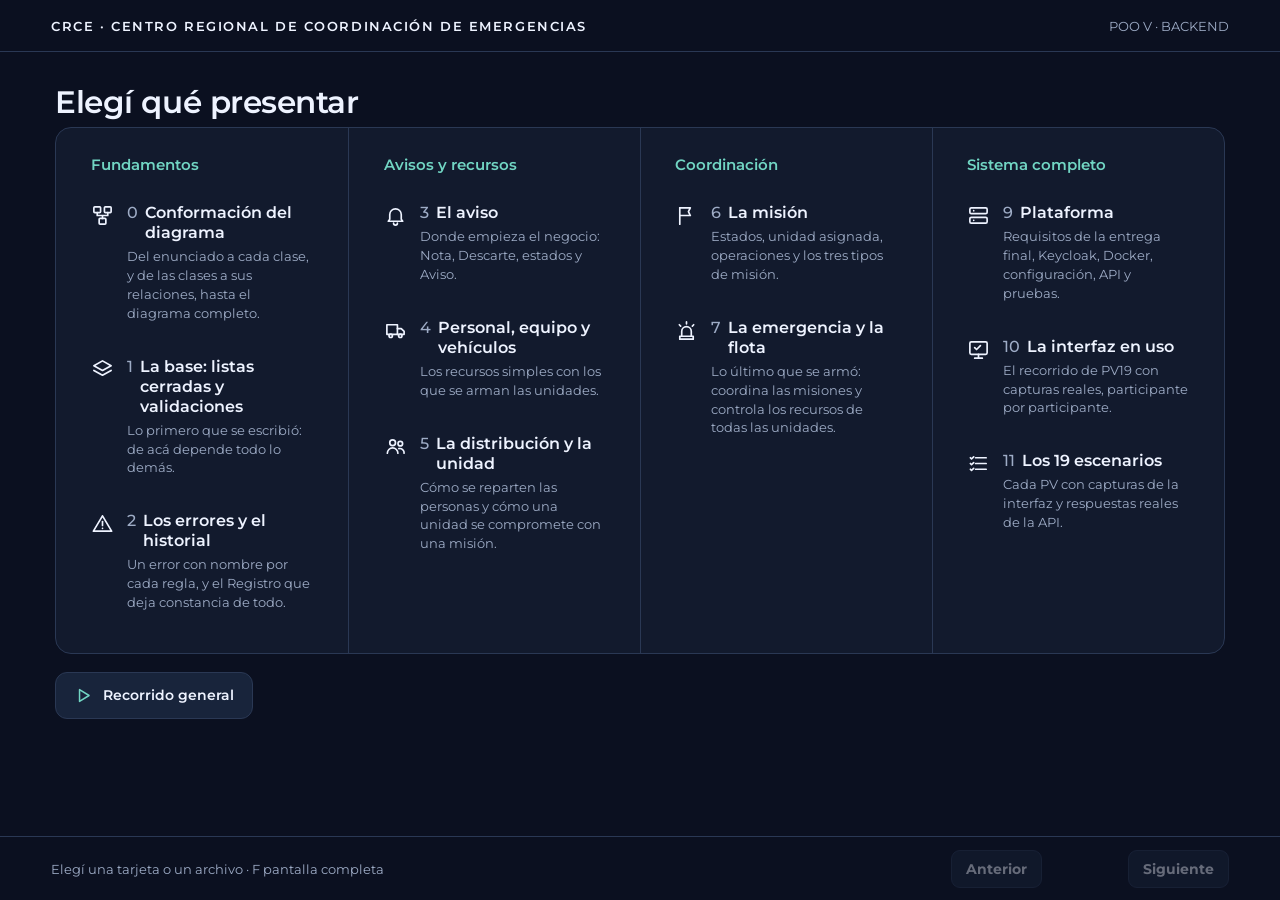
==== commit 0e81d4c1: "Presentación: grupo «Los 19 escenarios» con capturas reales de la interfaz y respuestas de la API po" ====
--- a/docs/backend_presentacion.html
+++ b/docs/backend_presentacion.html
@@ -277,6 +277,24 @@
 #sc-zoom.on{display:flex}#sc-zoom img{max-width:100%;max-height:100%;border-radius:10px;background:#fff;box-shadow:0 12px 40px rgba(0,0,0,.6)}
 @media (max-width:900px){.sc-arq,.sc-compose,.sc-paso,.sc-paso.doble,.sc-dos,.sc-escs{grid-template-columns:1fr}.sc-paso.doble .sc-imgs{grid-template-columns:1fr}}
 
+.pv-caso{display:flex;flex-direction:column;gap:clamp(10px,1.6vh,16px)}
+.pv-txt{display:grid;grid-template-columns:1fr 1.25fr .7fr;gap:8px 26px}
+.pv-txt h3{margin:0 0 4px;font-size:clamp(13px,1.1vw,15px);color:var(--muted);font-weight:600}
+.pv-txt .explain{margin:0}.pv-txt .sc-pie{margin:0}
+.pv-evid{display:grid;gap:14px;align-items:start}
+.pv-evid.c1{grid-template-columns:minmax(0,1fr);max-width:1000px}.pv-evid.c2{grid-template-columns:repeat(2,minmax(0,1fr))}
+.pv-evid.c3{grid-template-columns:repeat(3,minmax(0,1fr))}.pv-evid.c4{grid-template-columns:repeat(4,minmax(0,1fr))}
+.pv-evid .sc-foto img{max-height:56vh}
+.pv-evid.c2 .sc-foto img,.pv-evid.c3 .sc-foto img{max-height:46vh}.pv-evid.c4 .sc-foto img{max-height:50vh}
+.pv-http{margin:0;background:var(--code);border:1px solid #26334b;border-radius:10px;overflow:hidden;display:flex;flex-direction:column;min-width:0}
+.pv-pedido{display:flex;gap:10px;align-items:flex-start;padding:10px 12px;border-bottom:1px solid #26334b;background:#0d1526}
+.pv-pedido code{white-space:pre-wrap;word-break:break-all;color:#e6edf8;font-size:12.5px}
+.pv-quien{flex:none;background:var(--gold);color:#0b1020;font-weight:700;font-size:11.5px;border-radius:99px;padding:2px 9px}
+.pv-resp{display:flex;gap:10px;align-items:flex-start;padding:10px 12px}
+.pv-resp pre{margin:0;white-space:pre-wrap;word-break:break-word;color:#cfe0f5;font:12.5px/1.5 ui-monospace,SFMono-Regular,Menlo,monospace}
+.pv-http figcaption{font-size:12.5px;color:var(--muted);padding:0 12px 10px;line-height:1.4}
+@media (max-width:900px){.pv-txt,.pv-evid.c2,.pv-evid.c3,.pv-evid.c4{grid-template-columns:1fr}}
+
 /* ── vista de inicio (menú): mismos colores que las diapositivas, Montserrat, columnas por tema ── */
 body.modo-lista .top,body.modo-lista .bottom{font-family:"Montserrat",sans-serif;letter-spacing:0}
 body.modo-lista .top span:first-child{color:var(--text);font-weight:600;letter-spacing:.12em}
@@ -318,7 +336,7 @@
 <section id="lista" class="on">
  <h1>Elegí qué presentar</h1>
  <p class="lead">Cada grupo explica el código de sus archivos, en el orden en que se construyó.</p>
- <div class="mega"><div class="col"><h3>Fundamentos</h3><div class="gr" data-g="8" tabindex="0" role="button" title="15 diapositivas"><svg viewBox="0 0 24 24" aria-hidden="true"><rect x="3" y="3" width="7" height="6" rx="1"/><rect x="14" y="3" width="7" height="6" rx="1"/><rect x="8.5" y="15" width="7" height="6" rx="1"/><path d="M6.5 9v3h11V9M12 12v3"/></svg><div><b><span class="nro">0</span>Conformación del diagrama</b><span class="desc">Del enunciado a cada clase, y de las clases a sus relaciones, hasta el diagrama completo.</span><span class="arch"></span></div></div><div class="gr" data-g="1" tabindex="0" role="button" title="6 diapositivas"><svg viewBox="0 0 24 24" aria-hidden="true"><path d="M12 3 3 8l9 5 9-5-9-5Z"/><path d="m3 13 9 5 9-5"/></svg><div><b><span class="nro">1</span>La base: listas cerradas y validaciones</b><span class="desc">Lo primero que se escribió: de acá depende todo lo demás.</span><span class="arch"><button class="fch" data-g="1" data-f="catalogos.py">catalogos.py</button><button class="fch" data-g="1" data-f="valores.py">valores.py</button></span></div></div><div class="gr" data-g="2" tabindex="0" role="button" title="8 diapositivas"><svg viewBox="0 0 24 24" aria-hidden="true"><path d="M12 4 2.5 20h19L12 4Z"/><path d="M12 10v4"/><path d="M12 17h.01"/></svg><div><b><span class="nro">2</span>Los errores y el historial</b><span class="desc">Un error con nombre por cada regla, y el Registro que deja constancia de todo.</span><span class="arch"><button class="fch" data-g="2" data-f="errores.py">errores.py</button><button class="fch" data-g="2" data-f="historial.py">historial.py</button></span></div></div></div><div class="col"><h3>Avisos y recursos</h3><div class="gr" data-g="3" tabindex="0" role="button" title="8 diapositivas"><svg viewBox="0 0 24 24" aria-hidden="true"><path d="M6 16v-5a6 6 0 0 1 12 0v5l1.5 2h-15L6 16Z"/><path d="M10 20a2 2 0 0 0 4 0"/></svg><div><b><span class="nro">3</span>El aviso</b><span class="desc">Donde empieza el negocio: Nota, Descarte, estados y Aviso.</span><span class="arch"><button class="fch" data-g="3" data-f="aviso.py">aviso.py</button></span></div></div><div class="gr" data-g="4" tabindex="0" role="button" title="7 diapositivas"><svg viewBox="0 0 24 24" aria-hidden="true"><path d="M3 6h11v10H3z"/><path d="M14 10h4l3 3v3h-7"/><circle cx="7" cy="17.5" r="1.8"/><circle cx="17" cy="17.5" r="1.8"/></svg><div><b><span class="nro">4</span>Personal, equipo y vehículos</b><span class="desc">Los recursos simples con los que se arman las unidades.</span><span class="arch"><button class="fch" data-g="4" data-f="personal.py">personal.py</button><button class="fch" data-g="4" data-f="equipamiento.py">equipamiento.py</button><button class="fch" data-g="4" data-f="vehiculos.py">vehiculos.py</button></span></div></div><div class="gr" data-g="5" tabindex="0" role="button" title="9 diapositivas"><svg viewBox="0 0 24 24" aria-hidden="true"><circle cx="9" cy="8" r="3"/><path d="M3.5 19a5.5 5.5 0 0 1 11 0"/><circle cx="17" cy="9" r="2.4"/><path d="M15.5 14.2A4.5 4.5 0 0 1 21 19"/></svg><div><b><span class="nro">5</span>La distribución y la unidad</b><span class="desc">Cómo se reparten las personas y cómo una unidad se compromete con una misión.</span><span class="arch"><button class="fch" data-g="5" data-f="distribucion.py">distribucion.py</button><button class="fch" data-g="5" data-f="unidad.py">unidad.py</button></span></div></div></div><div class="col"><h3>Coordinación</h3><div class="gr" data-g="6" tabindex="0" role="button" title="9 diapositivas"><svg viewBox="0 0 24 24" aria-hidden="true"><path d="M5 21V4"/><path d="M5 4h11l-2 4 2 4H5"/></svg><div><b><span class="nro">6</span>La misión</b><span class="desc">Estados, unidad asignada, operaciones y los tres tipos de misión.</span><span class="arch"><button class="fch" data-g="6" data-f="mision.py">mision.py</button></span></div></div><div class="gr" data-g="7" tabindex="0" role="button" title="12 diapositivas"><svg viewBox="0 0 24 24" aria-hidden="true"><path d="M7 18v-5a5 5 0 0 1 10 0v5"/><path d="M5 18h14v3H5z"/><path d="M12 3v2M4.5 6l1.4 1.4M19.5 6l-1.4 1.4"/></svg><div><b><span class="nro">7</span>La emergencia y la flota</b><span class="desc">Lo último que se armó: coordina las misiones y controla los recursos de todas las unidades.</span><span class="arch"><button class="fch" data-g="7" data-f="emergencia.py">emergencia.py</button><button class="fch" data-g="7" data-f="flota.py">flota.py</button></span></div></div></div><div class="col"><h3>Sistema completo</h3><div class="gr" data-g="9" tabindex="0" role="button" title="11 diapositivas"><svg viewBox="0 0 24 24" aria-hidden="true"><rect x="3" y="4" width="18" height="6" rx="1.5"/><rect x="3" y="14" width="18" height="6" rx="1.5"/><path d="M7 7h.01M7 17h.01"/></svg><div><b><span class="nro">9</span>Plataforma</b><span class="desc">Requisitos de la entrega final, Keycloak, Docker, configuración, API y pruebas.</span><span class="arch"></span></div></div><div class="gr" data-g="10" tabindex="0" role="button" title="15 diapositivas"><svg viewBox="0 0 24 24" aria-hidden="true"><rect x="3" y="4" width="18" height="13" rx="1.5"/><path d="M8 21h8M12 17v4"/><path d="m8 10 2 2 4-4"/></svg><div><b><span class="nro">10</span>La interfaz en uso</b><span class="desc">El recorrido de PV19 con capturas reales, participante por participante.</span><span class="arch"></span></div></div></div></div><p class="extra"><button class="preg" data-s="0"><svg viewBox="0 0 24 24" aria-hidden="true"><path d="M7 4.5v15l12-7.5-12-7.5Z"/></svg>Recorrido general</button></p>
+ <div class="mega"><div class="col"><h3>Fundamentos</h3><div class="gr" data-g="8" tabindex="0" role="button" title="15 diapositivas"><svg viewBox="0 0 24 24" aria-hidden="true"><rect x="3" y="3" width="7" height="6" rx="1"/><rect x="14" y="3" width="7" height="6" rx="1"/><rect x="8.5" y="15" width="7" height="6" rx="1"/><path d="M6.5 9v3h11V9M12 12v3"/></svg><div><b><span class="nro">0</span>Conformación del diagrama</b><span class="desc">Del enunciado a cada clase, y de las clases a sus relaciones, hasta el diagrama completo.</span><span class="arch"></span></div></div><div class="gr" data-g="1" tabindex="0" role="button" title="6 diapositivas"><svg viewBox="0 0 24 24" aria-hidden="true"><path d="M12 3 3 8l9 5 9-5-9-5Z"/><path d="m3 13 9 5 9-5"/></svg><div><b><span class="nro">1</span>La base: listas cerradas y validaciones</b><span class="desc">Lo primero que se escribió: de acá depende todo lo demás.</span><span class="arch"><button class="fch" data-g="1" data-f="catalogos.py">catalogos.py</button><button class="fch" data-g="1" data-f="valores.py">valores.py</button></span></div></div><div class="gr" data-g="2" tabindex="0" role="button" title="8 diapositivas"><svg viewBox="0 0 24 24" aria-hidden="true"><path d="M12 4 2.5 20h19L12 4Z"/><path d="M12 10v4"/><path d="M12 17h.01"/></svg><div><b><span class="nro">2</span>Los errores y el historial</b><span class="desc">Un error con nombre por cada regla, y el Registro que deja constancia de todo.</span><span class="arch"><button class="fch" data-g="2" data-f="errores.py">errores.py</button><button class="fch" data-g="2" data-f="historial.py">historial.py</button></span></div></div></div><div class="col"><h3>Avisos y recursos</h3><div class="gr" data-g="3" tabindex="0" role="button" title="8 diapositivas"><svg viewBox="0 0 24 24" aria-hidden="true"><path d="M6 16v-5a6 6 0 0 1 12 0v5l1.5 2h-15L6 16Z"/><path d="M10 20a2 2 0 0 0 4 0"/></svg><div><b><span class="nro">3</span>El aviso</b><span class="desc">Donde empieza el negocio: Nota, Descarte, estados y Aviso.</span><span class="arch"><button class="fch" data-g="3" data-f="aviso.py">aviso.py</button></span></div></div><div class="gr" data-g="4" tabindex="0" role="button" title="7 diapositivas"><svg viewBox="0 0 24 24" aria-hidden="true"><path d="M3 6h11v10H3z"/><path d="M14 10h4l3 3v3h-7"/><circle cx="7" cy="17.5" r="1.8"/><circle cx="17" cy="17.5" r="1.8"/></svg><div><b><span class="nro">4</span>Personal, equipo y vehículos</b><span class="desc">Los recursos simples con los que se arman las unidades.</span><span class="arch"><button class="fch" data-g="4" data-f="personal.py">personal.py</button><button class="fch" data-g="4" data-f="equipamiento.py">equipamiento.py</button><button class="fch" data-g="4" data-f="vehiculos.py">vehiculos.py</button></span></div></div><div class="gr" data-g="5" tabindex="0" role="button" title="9 diapositivas"><svg viewBox="0 0 24 24" aria-hidden="true"><circle cx="9" cy="8" r="3"/><path d="M3.5 19a5.5 5.5 0 0 1 11 0"/><circle cx="17" cy="9" r="2.4"/><path d="M15.5 14.2A4.5 4.5 0 0 1 21 19"/></svg><div><b><span class="nro">5</span>La distribución y la unidad</b><span class="desc">Cómo se reparten las personas y cómo una unidad se compromete con una misión.</span><span class="arch"><button class="fch" data-g="5" data-f="distribucion.py">distribucion.py</button><button class="fch" data-g="5" data-f="unidad.py">unidad.py</button></span></div></div></div><div class="col"><h3>Coordinación</h3><div class="gr" data-g="6" tabindex="0" role="button" title="9 diapositivas"><svg viewBox="0 0 24 24" aria-hidden="true"><path d="M5 21V4"/><path d="M5 4h11l-2 4 2 4H5"/></svg><div><b><span class="nro">6</span>La misión</b><span class="desc">Estados, unidad asignada, operaciones y los tres tipos de misión.</span><span class="arch"><button class="fch" data-g="6" data-f="mision.py">mision.py</button></span></div></div><div class="gr" data-g="7" tabindex="0" role="button" title="12 diapositivas"><svg viewBox="0 0 24 24" aria-hidden="true"><path d="M7 18v-5a5 5 0 0 1 10 0v5"/><path d="M5 18h14v3H5z"/><path d="M12 3v2M4.5 6l1.4 1.4M19.5 6l-1.4 1.4"/></svg><div><b><span class="nro">7</span>La emergencia y la flota</b><span class="desc">Lo último que se armó: coordina las misiones y controla los recursos de todas las unidades.</span><span class="arch"><button class="fch" data-g="7" data-f="emergencia.py">emergencia.py</button><button class="fch" data-g="7" data-f="flota.py">flota.py</button></span></div></div></div><div class="col"><h3>Sistema completo</h3><div class="gr" data-g="9" tabindex="0" role="button" title="10 diapositivas"><svg viewBox="0 0 24 24" aria-hidden="true"><rect x="3" y="4" width="18" height="6" rx="1.5"/><rect x="3" y="14" width="18" height="6" rx="1.5"/><path d="M7 7h.01M7 17h.01"/></svg><div><b><span class="nro">9</span>Plataforma</b><span class="desc">Requisitos de la entrega final, Keycloak, Docker, configuración, API y pruebas.</span><span class="arch"></span></div></div><div class="gr" data-g="10" tabindex="0" role="button" title="15 diapositivas"><svg viewBox="0 0 24 24" aria-hidden="true"><rect x="3" y="4" width="18" height="13" rx="1.5"/><path d="M8 21h8M12 17v4"/><path d="m8 10 2 2 4-4"/></svg><div><b><span class="nro">10</span>La interfaz en uso</b><span class="desc">El recorrido de PV19 con capturas reales, participante por participante.</span><span class="arch"></span></div></div><div class="gr" data-g="11" tabindex="0" role="button" title="20 diapositivas"><svg viewBox="0 0 24 24" aria-hidden="true"><path d="M9 6h11M9 12h11M9 18h11"/><path d="m3.5 6 1.2 1.2L7 5M3.5 12l1.2 1.2L7 11M3.5 18l1.2 1.2L7 17"/></svg><div><b><span class="nro">11</span>Los 19 escenarios</b><span class="desc">Cada PV con capturas de la interfaz y respuestas reales de la API.</span><span class="arch"></span></div></div></div></div><p class="extra"><button class="preg" data-s="0"><svg viewBox="0 0 24 24" aria-hidden="true"><path d="M7 4.5v15l12-7.5-12-7.5Z"/></svg>Recorrido general</button></p>
 </section>
 <section class="slide gen grande" data-i="0" hidden><div class="eyebrow"><span>01 · el problema que resuelve</span></div><h1>Un centro que recibe avisos y decide quién responde</h1>
 <p class="lead">El CRCE recibe avisos de <strong>inundaciones, incendios y accidentes viales</strong>. Sus operadores los evalúan,
@@ -656,8 +674,7 @@
  </div>
 </div><div class="callout">Las tres piezas del recuadro punteado corren en contenedores. Con <code>docker compose up -d --build</code> queda todo en marcha, con los usuarios y las unidades de demostración ya cargados.</div></section>
 <section class="slide gen" data-i="90" hidden><div class="eyebrow"><span>sistema completo · entrega final</span></div><h2>Lo que pide la entrega final y cómo se cumple</h2><p class="lead corto">Los diez requisitos de la sección 12 del enunciado, con la decisión tomada y el lugar del repositorio donde se puede verificar.</p><table class="sc-tabla"><thead><tr><th>Requisito</th><th>Cómo se cumple</th><th>Dónde</th><th></th></tr></thead><tbody><tr><td><b>Aplicación en Python</b></td><td>Python 3.13; dependencias fijadas con <code>uv</code> (<code>uv.lock</code>).</td><td class="sc-donde"><code>pyproject.toml</code></td><td class="sc-ok">✓</td></tr><tr><td><b>Modelo de dominio con POO</b></td><td>Clases puras, sin FastAPI ni Mongo: estados, polimorfismo, doble despacho, objetos nulos, valores inmutables y errores propios.</td><td class="sc-donde"><code>dominio/</code></td><td class="sc-ok">✓</td></tr><tr><td><b>API HTTP en capas</b></td><td>36 rutas; cada recurso con router → servicio → repositorio. El router traduce HTTP, el servicio coordina y el dominio decide.</td><td class="sc-donde"><code>app/avisos</code>, <code>app/emergencias</code>, <code>app/recursos</code></td><td class="sc-ok">✓</td></tr><tr><td><b>Persistencia</b></td><td>MongoDB con documentos versionados: si cambia el formato, se migra al leer.</td><td class="sc-donde"><code>*/mongo_repository.py</code>, <code>*/esquema_mongo.py</code></td><td class="sc-ok">✓</td></tr><tr><td><b>Autenticación y autorización</b></td><td>Keycloak emite el token; la API lo verifica y aplica dos niveles: perfil por ruta y relación con el recurso.</td><td class="sc-donde"><code>app/auth/</code>, <code>keycloak/crce-realm.json</code></td><td class="sc-ok">✓</td></tr><tr><td><b>Interfaz gráfica</b></td><td>HTML, CSS y JavaScript sin framework, servidos por la misma API en <code>/app</code>; una vista por perfil.</td><td class="sc-donde"><code>interfaz/</code></td><td class="sc-ok">✓</td></tr><tr><td><b>Pruebas unitarias</b></td><td>351 pruebas: dominio, autorización y API; las de API corren en memoria y contra Mongo simulado.</td><td class="sc-donde"><code>tests/</code></td><td class="sc-ok">✓</td></tr><tr><td><b>Dockerfile y Compose</b></td><td>Una orden levanta API, MongoDB y Keycloak, con la carga inicial incluida.</td><td class="sc-donde"><code>Dockerfile</code>, <code>docker-compose.yaml</code></td><td class="sc-ok">✓</td></tr><tr><td><b>Colección Bruno</b></td><td>41 pedidos con 49 verificaciones: casos válidos y rechazos 401, 403, 409 y 422.</td><td class="sc-donde"><code>bruno/</code></td><td class="sc-ok">✓</td></tr><tr><td><b>Repositorio público</b></td><td>Código, instrucciones de ejecución y esta documentación publicada en GitHub Pages.</td><td class="sc-donde"><code>README.md</code>, <code>docs/</code></td><td class="sc-ok">✓</td></tr></tbody></table></section>
-<section class="slide gen" data-i="91" hidden><div class="eyebrow"><span>sistema completo · escenarios de validación</span></div><h2>Los 19 escenarios y dónde se demuestra cada uno</h2><p class="lead corto">Cada escenario tiene pruebas automáticas que lo reproducen. Los rechazos se muestran también con Bruno, y el recorrido completo, con la interfaz (el enunciado admite demostrar los casos negativos con Bruno).</p><div class="sc-escs"><div><div class="sc-esc cab"><b>PV</b><span class="t">Escenario</span><span class="p">Pruebas</span><span class="o">También en</span></div><div class="sc-esc"><b>PV01</b><span class="t">Registro y consulta de avisos</span><span class="p">test_evaluacion_avisos, test_autorizacion</span><span class="o">Bruno · interfaz</span></div><div class="sc-esc"><b>PV02</b><span class="t">Evaluación de avisos</span><span class="p">test_evaluacion_avisos</span><span class="o">Bruno · interfaz</span></div><div class="sc-esc"><b>PV03</b><span class="t">Priorización por gravedad</span><span class="p">test_emergencias</span><span class="o">Bruno · interfaz</span></div><div class="sc-esc"><b>PV04</b><span class="t">Varias misiones por emergencia</span><span class="p">test_emergencias, test_api_misiones</span><span class="o">interfaz</span></div><div class="sc-esc"><b>PV05</b><span class="t">Situación y tipo de misión</span><span class="p">test_emergencias, test_api_misiones</span><span class="o">interfaz</span></div><div class="sc-esc"><b>PV06</b><span class="t">Capacidad de transporte</span><span class="p">test_asignacion, test_recursos</span><span class="o"></span></div><div class="sc-esc"><b>PV07</b><span class="t">Competencias e integrantes</span><span class="p">test_asignacion, test_recursos</span><span class="o"></span></div><div class="sc-esc"><b>PV08</b><span class="t">Compatibilidad de vehículos</span><span class="p">test_asignacion</span><span class="o">Bruno · interfaz</span></div><div class="sc-esc"><b>PV09</b><span class="t">Equipamiento no operativo</span><span class="p">test_asignacion, test_recursos</span><span class="o"></span></div><div class="sc-esc"><b>PV10</b><span class="t">Exclusividad de asignación</span><span class="p">test_asignacion</span><span class="o">interfaz</span></div></div><div><div class="sc-esc cab"><b>PV</b><span class="t">Escenario</span><span class="p">Pruebas</span><span class="o">También en</span></div><div class="sc-esc"><b>PV11</b><span class="t">Ejecución de una misión</span><span class="p">test_ejecucion</span><span class="o">Bruno · interfaz</span></div><div class="sc-esc"><b>PV12</b><span class="t">Restricciones de responsabilidad</span><span class="p">test_autorizacion, test_ejecucion</span><span class="o">Bruno (403)</span></div><div class="sc-esc"><b>PV13</b><span class="t">Rechazo y reasignación</span><span class="p">test_ejecucion</span><span class="o">Bruno · interfaz</span></div><div class="sc-esc"><b>PV14</b><span class="t">Administración de recursos</span><span class="p">test_recursos</span><span class="o">interfaz</span></div><div class="sc-esc"><b>PV15</b><span class="t">Cancelación</span><span class="p">test_ejecucion</span><span class="o">interfaz</span></div><div class="sc-esc"><b>PV16</b><span class="t">Cierre de emergencia</span><span class="p">test_emergencias</span><span class="o">Bruno · interfaz</span></div><div class="sc-esc"><b>PV17</b><span class="t">Historial de operaciones</span><span class="p">test_emergencias</span><span class="o">Bruno · interfaz</span></div><div class="sc-esc"><b>PV18</b><span class="t">Consistencia ante errores</span><span class="p">test_emergencias, test_api_misiones</span><span class="o">Bruno (409)</span></div><div class="sc-esc"><b>PV19</b><span class="t">Demostración integral</span><span class="p">—</span><span class="o">interfaz (grupo siguiente)</span></div></div></div><p class="sc-pie">Los archivos de pruebas están en <code>tests/</code> y cada prueba nombra el escenario que reproduce.</p></section>
-<section class="slide gen" data-i="92" hidden><div class="eyebrow"><span>sistema completo · autenticación</span></div><h2>Keycloak: quién es el usuario</h2><p class="lead corto"><b>Keycloak</b> es un servidor de identidad: guarda usuarios, contraseñas y roles, y emite tokens firmados. La API no maneja contraseñas: solo confía en lo que Keycloak firmó.</p><div class="grid"><div class="card"><h3>Del inicio de sesión a la operación</h3><ol class="sc-pasos"><li><b>1</b><span>El usuario escribe usuario y clave en la interfaz; Keycloak los valida y devuelve un <strong>token firmado</strong> (JWT).</span></li><li><b>2</b><span>Cada pedido a la API lleva el token en el encabezado <code>Authorization: Bearer …</code>.</span></li><li><b>3</b><span><code>VerificadorKeycloak</code> comprueba la firma con las <strong>claves públicas</strong> del realm (JWKS) y que el emisor sea <code>crce</code>.</span></li><li><b>4</b><span><code>Usuario.desde_token</code> toma <code>preferred_username</code> y el <strong>único</strong> rol de los cinco perfiles.</span></li><li><b>5</b><span>La ruta exige su perfil con <code>requiere(...)</code>; el servicio o el dominio exigen la relación con el recurso.</span></li></ol></div><div class="card"><h3>El token de <code>ana</code>, decodificado</h3><pre class="mini">{
+<section class="slide gen" data-i="91" hidden><div class="eyebrow"><span>sistema completo · autenticación</span></div><h2>Keycloak: quién es el usuario</h2><p class="lead corto"><b>Keycloak</b> es un servidor de identidad: guarda usuarios, contraseñas y roles, y emite tokens firmados. La API no maneja contraseñas: solo confía en lo que Keycloak firmó.</p><div class="grid"><div class="card"><h3>Del inicio de sesión a la operación</h3><ol class="sc-pasos"><li><b>1</b><span>El usuario escribe usuario y clave en la interfaz; Keycloak los valida y devuelve un <strong>token firmado</strong> (JWT).</span></li><li><b>2</b><span>Cada pedido a la API lleva el token en el encabezado <code>Authorization: Bearer …</code>.</span></li><li><b>3</b><span><code>VerificadorKeycloak</code> comprueba la firma con las <strong>claves públicas</strong> del realm (JWKS) y que el emisor sea <code>crce</code>.</span></li><li><b>4</b><span><code>Usuario.desde_token</code> toma <code>preferred_username</code> y el <strong>único</strong> rol de los cinco perfiles.</span></li><li><b>5</b><span>La ruta exige su perfil con <code>requiere(...)</code>; el servicio o el dominio exigen la relación con el recurso.</span></li></ol></div><div class="card"><h3>El token de <code>ana</code>, decodificado</h3><pre class="mini">{
   "iss": "http://localhost:8080/realms/crce",
   "azp": "crce-api",
   "preferred_username": "ana",
@@ -665,14 +682,14 @@
   "realm_access": { "roles": ["jefe_unidad"] },
   "exp": 1795042865
 }</pre><p class="sc-pie">Extracto real. El rol <code>jefe_unidad</code> se convierte en <code>Perfil.JEFE_UNIDAD</code>; el usuario <code>ana</code> coincide con su id de persona, y así el dominio sabe de qué unidad es jefa.</p><div class="callout">Problema que evita: si la API guardara claves propias, habría dos fuentes de verdad sobre quién es quién. Con el token firmado, nadie puede cambiarse el perfil sin invalidar la firma.</div></div></div></section>
-<section class="slide gen" data-i="93" hidden><div class="eyebrow"><span>sistema completo · autorización</span></div><h2>Dos niveles de autorización (PV01 y PV12)</h2><div class="grid"><div class="card"><h3>Nivel 1 · perfil por ruta</h3><p class="explain">Cada endpoint declara qué perfiles lo usan. Se resuelve antes de llegar al servicio: si no corresponde, el caso de uso ni se ejecuta.</p><pre class="mini">Operador = Annotated[Usuario, Depends(requiere(Perfil.OPERADOR))]
+<section class="slide gen" data-i="92" hidden><div class="eyebrow"><span>sistema completo · autorización</span></div><h2>Dos niveles de autorización (PV01 y PV12)</h2><div class="grid"><div class="card"><h3>Nivel 1 · perfil por ruta</h3><p class="explain">Cada endpoint declara qué perfiles lo usan. Se resuelve antes de llegar al servicio: si no corresponde, el caso de uso ni se ejecuta.</p><pre class="mini">Operador = Annotated[Usuario, Depends(requiere(Perfil.OPERADOR))]
 Jefe = Annotated[Usuario, Depends(requiere(Perfil.JEFE_UNIDAD))]
 
 def finalizar(self, emergencia_id, mision_id, datos, servicio, usuario: Jefe):
     ...   # el dominio verifica además que sea el jefe de ESA unidad</pre><h3>Nivel 2 · relación con el recurso</h3><p class="explain">Lo decide quien conoce el recurso: <code>Usuario.exigir_acceso_a()</code> para el reportante y <code>Unidad.exigir_jefe()</code> en el dominio para el jefe. Ambos terminan en 403.</p></div><div class="card"><h3>Qué responde la API</h3><table class="sc-tabla chica"><thead><tr><th>Código</th><th>Cuándo</th><th>Ejemplo</th></tr></thead><tbody><tr><td class="sc-cod c4">401</td><td>Falta el token, o está vencido o mal firmado.</td><td>pedido sin <code>Authorization</code></td></tr><tr><td class="sc-cod c4">403</td><td>El perfil no puede usar esa ruta (<strong>nivel 1</strong>).</td><td><code>ana</code> intenta registrar un aviso: *Operación permitida solo para: reportante*</td></tr><tr><td class="sc-cod c4">403</td><td>El perfil es correcto pero el recurso no es suyo (<strong>nivel 2</strong>).</td><td>un jefe inicia una misión de otra unidad; un reportante abre un aviso ajeno</td></tr><tr><td class="sc-cod c5">503</td><td>Keycloak no responde y no se puede validar la firma.</td><td>el contenedor de Keycloak está detenido</td></tr></tbody></table><div class="callout">El 403 de nivel 2 no se puede resolver solo con el rol: los dos jefes tienen el mismo perfil. Por eso esa regla vive en el dominio, junto a la unidad.</div></div></div></section>
-<section class="slide gen" data-i="94" hidden><div class="eyebrow"><span>sistema completo · autenticación</span></div><h2>El realm crce: perfiles y usuarios de demostración</h2><div class="sc-dos"><figure class="sc-foto "><img src="img/sistema/kc-roles.webp" alt="Consola de Keycloak: roles del realm crce" loading="lazy" tabindex="0" title="Clic para ampliar"><figcaption>Los cinco roles del realm coinciden con los cinco perfiles del enunciado (§2).</figcaption></figure><figure class="sc-foto "><img src="img/sistema/kc-usuarios.webp" alt="Consola de Keycloak: usuarios del realm crce" loading="lazy" tabindex="0" title="Clic para ampliar"><figcaption>Nueve usuarios de demostración. Todos usan la clave <code>crce2026</code>.</figcaption></figure></div><table class="sc-tabla chica"><thead><tr><th>Usuario</th><th>Rol</th><th>Para qué</th></tr></thead><tbody><tr><td><code>hospital</code></td><td><span class="tag">reportante</span></td><td>registra avisos y consulta los propios</td></tr><tr><td><code>municipio</code></td><td><span class="tag">reportante</span></td><td>segundo reportante (PV01)</td></tr><tr><td><code>operador1</code></td><td><span class="tag">operador</span></td><td>evalúa avisos y gestiona misiones</td></tr><tr><td><code>ana · diego · gabi · ines</code></td><td><span class="tag">jefe_unidad</span></td><td>jefes de U-rescate-1, U-rescate-2, U-ambulancia-1, U-transporte-1</td></tr><tr><td><code>recursos1</code></td><td><span class="tag">responsable_recursos</span></td><td>administra bases y unidades</td></tr><tr><td><code>supervisor1</code></td><td><span class="tag">supervisor</span></td><td>consulta todo y cierra emergencias</td></tr></tbody></table><p class="sc-pie">El realm entero (roles, usuarios, cliente <code>crce-api</code>) está en <code>keycloak/crce-realm.json</code> y se importa al arrancar: no hay que configurar nada a mano.</p></section>
-<section class="slide gen" data-i="95" hidden><div class="eyebrow"><span>sistema completo · docker</span></div><h2>Docker: el mismo sistema en cualquier máquina</h2><p class="lead corto"><b>Docker</b> empaqueta un programa con todo lo que necesita (Python, dependencias, configuración) en una <b>imagen</b>; un <b>contenedor</b> es esa imagen en ejecución. <b>Docker Compose</b> describe varios contenedores que trabajan juntos y los levanta con una sola orden.</p><div class="tres"><div class="card sc-serv"><h3><code>api</code><span class="sc-puerto">:8000</span></h3><p class="rol">construida con el <code>Dockerfile</code></p><ul><li>La API y la interfaz (<code>/app</code>).</li><li>Al arrancar corre la carga inicial y después FastAPI.</li><li>Espera a que la base esté <strong>sana</strong> (<code>depends_on</code> con <code>service_healthy</code>).</li></ul></div><div class="card sc-serv"><h3><code>db</code><span class="sc-puerto">:27017</span></h3><p class="rol"><code>mongo:7.0</code></p><ul><li>Guarda avisos, emergencias, bases y unidades.</li><li>Volumen <code>mongo-data</code>: los datos sobreviven a un reinicio.</li><li><code>healthcheck</code> con <code>mongosh ping</code> cada 5 s.</li></ul></div><div class="card sc-serv"><h3><code>keycloak</code><span class="sc-puerto">:8080</span></h3><p class="rol"><code>quay.io/keycloak/keycloak:26.7.5</code></p><ul><li>Usuarios, contraseñas y perfiles.</li><li>Importa el realm <code>crce</code> desde <code>keycloak/crce-realm.json</code>.</li><li>Consola de administración: <code>admin</code> / <code>admin</code>.</li></ul></div></div><div class="callout">Problema que evita: «en mi máquina funciona». Sin Docker habría que instalar Python 3.13, MongoDB y Keycloak con las mismas versiones, crear usuarios y cargar datos a mano. Con Compose, el profesor ejecuta lo mismo que se probó.</div></section>
-<section class="slide gen" data-i="96" hidden><div class="eyebrow"><span>sistema completo · docker</span></div><h2>Cómo se construye la imagen y en qué orden arranca</h2><div class="grid"><div class="card"><h3><code>Dockerfile</code> en dos etapas</h3><pre class="mini">FROM python:3.13-slim AS build
+<section class="slide gen" data-i="93" hidden><div class="eyebrow"><span>sistema completo · autenticación</span></div><h2>El realm crce: perfiles y usuarios de demostración</h2><div class="sc-dos"><figure class="sc-foto "><img src="img/sistema/kc-roles.webp" alt="Consola de Keycloak: roles del realm crce" loading="lazy" tabindex="0" title="Clic para ampliar"><figcaption>Los cinco roles del realm coinciden con los cinco perfiles del enunciado (§2).</figcaption></figure><figure class="sc-foto "><img src="img/sistema/kc-usuarios.webp" alt="Consola de Keycloak: usuarios del realm crce" loading="lazy" tabindex="0" title="Clic para ampliar"><figcaption>Nueve usuarios de demostración. Todos usan la clave <code>crce2026</code>.</figcaption></figure></div><table class="sc-tabla chica"><thead><tr><th>Usuario</th><th>Rol</th><th>Para qué</th></tr></thead><tbody><tr><td><code>hospital</code></td><td><span class="tag">reportante</span></td><td>registra avisos y consulta los propios</td></tr><tr><td><code>municipio</code></td><td><span class="tag">reportante</span></td><td>segundo reportante (PV01)</td></tr><tr><td><code>operador1</code></td><td><span class="tag">operador</span></td><td>evalúa avisos y gestiona misiones</td></tr><tr><td><code>ana · diego · gabi · ines</code></td><td><span class="tag">jefe_unidad</span></td><td>jefes de U-rescate-1, U-rescate-2, U-ambulancia-1, U-transporte-1</td></tr><tr><td><code>recursos1</code></td><td><span class="tag">responsable_recursos</span></td><td>administra bases y unidades</td></tr><tr><td><code>supervisor1</code></td><td><span class="tag">supervisor</span></td><td>consulta todo y cierra emergencias</td></tr></tbody></table><p class="sc-pie">El realm entero (roles, usuarios, cliente <code>crce-api</code>) está en <code>keycloak/crce-realm.json</code> y se importa al arrancar: no hay que configurar nada a mano.</p></section>
+<section class="slide gen" data-i="94" hidden><div class="eyebrow"><span>sistema completo · docker</span></div><h2>Docker: el mismo sistema en cualquier máquina</h2><p class="lead corto"><b>Docker</b> empaqueta un programa con todo lo que necesita (Python, dependencias, configuración) en una <b>imagen</b>; un <b>contenedor</b> es esa imagen en ejecución. <b>Docker Compose</b> describe varios contenedores que trabajan juntos y los levanta con una sola orden.</p><div class="tres"><div class="card sc-serv"><h3><code>api</code><span class="sc-puerto">:8000</span></h3><p class="rol">construida con el <code>Dockerfile</code></p><ul><li>La API y la interfaz (<code>/app</code>).</li><li>Al arrancar corre la carga inicial y después FastAPI.</li><li>Espera a que la base esté <strong>sana</strong> (<code>depends_on</code> con <code>service_healthy</code>).</li></ul></div><div class="card sc-serv"><h3><code>db</code><span class="sc-puerto">:27017</span></h3><p class="rol"><code>mongo:7.0</code></p><ul><li>Guarda avisos, emergencias, bases y unidades.</li><li>Volumen <code>mongo-data</code>: los datos sobreviven a un reinicio.</li><li><code>healthcheck</code> con <code>mongosh ping</code> cada 5 s.</li></ul></div><div class="card sc-serv"><h3><code>keycloak</code><span class="sc-puerto">:8080</span></h3><p class="rol"><code>quay.io/keycloak/keycloak:26.7.5</code></p><ul><li>Usuarios, contraseñas y perfiles.</li><li>Importa el realm <code>crce</code> desde <code>keycloak/crce-realm.json</code>.</li><li>Consola de administración: <code>admin</code> / <code>admin</code>.</li></ul></div></div><div class="callout">Problema que evita: «en mi máquina funciona». Sin Docker habría que instalar Python 3.13, MongoDB y Keycloak con las mismas versiones, crear usuarios y cargar datos a mano. Con Compose, el profesor ejecuta lo mismo que se probó.</div></section>
+<section class="slide gen" data-i="95" hidden><div class="eyebrow"><span>sistema completo · docker</span></div><h2>Cómo se construye la imagen y en qué orden arranca</h2><div class="grid"><div class="card"><h3><code>Dockerfile</code> en dos etapas</h3><pre class="mini">FROM python:3.13-slim AS build
 COPY --from=ghcr.io/astral-sh/uv:0.8.22 /uv /uvx /bin/
 COPY uv.lock pyproject.toml ./
 RUN uv sync --frozen --no-dev
@@ -686,25 +703,72 @@
 docker compose ps
 docker compose logs api
 docker compose down</pre><p class="sc-pie"><code>down</code> detiene todo y conserva los datos; <code>down -v</code> borra también el volumen.</p></div></div></section>
-<section class="slide gen" data-i="97" hidden><div class="eyebrow"><span>sistema completo · configuración</span></div><h2>Configuración: variables de entorno</h2><p class="lead corto">Nada de direcciones ni claves escritas en el código: <code>app/config.py</code> las lee del entorno (en Compose) o de un archivo <code>.env</code> (en desarrollo, a partir de <code>.env.example</code>).</p><div class="grid sc-ancho"><div class="card"><table class="sc-tabla chica"><thead><tr><th>Variable</th><th>Valor en Compose</th><th>Para qué</th></tr></thead><tbody><tr><td><code>MONGO_HOST</code></td><td><code>db</code></td><td>dónde está la base; en Compose, el nombre del servicio</td></tr><tr><td><code>MONGO_USER / MONGO_PASSWORD</code></td><td><code>root / example</code></td><td>credenciales de MongoDB</td></tr><tr><td><code>MONGO_PORT / MONGO_DB</code></td><td><code>27017 / crce</code></td><td>puerto y nombre de la base</td></tr><tr><td><code>KEYCLOAK_URL</code></td><td><code>http://keycloak:8080</code></td><td>desde donde la API descarga las claves públicas</td></tr><tr><td><code>KEYCLOAK_URL_PUBLICA</code></td><td><code>http://localhost:8080</code></td><td>la que usa el navegador para iniciar sesión</td></tr><tr><td><code>KEYCLOAK_REALM / KEYCLOAK_CLIENT_ID</code></td><td><code>crce / crce-api</code></td><td>realm y cliente que emiten los tokens</td></tr></tbody></table></div><div class="card"><h3>Por qué dos direcciones de Keycloak</h3><p class="explain">Dentro de Compose, la API llega a Keycloak por el nombre del servicio (<code>keycloak:8080</code>); el navegador, en cambio, por <code>localhost:8080</code>. El token dice que lo emitió <code>localhost</code>, así que el verificador compara solo el <b>realm</b> del emisor, no el host.</p><h3>La interfaz no tiene nada fijo</h3><p class="explain">Al cargar, pide <code>GET /configuracion</code>:</p><pre class="mini">{"keycloak_url": "http://localhost:8080", "realm": "crce", "client_id": "crce-api"}</pre><p class="sc-pie">Si cambia el puerto o el realm, se cambia una variable y no hay que tocar el JavaScript.</p></div></div></section>
-<section class="slide gen" data-i="98" hidden><div class="eyebrow"><span>sistema completo · api y persistencia</span></div><h2>La API en capas y la persistencia</h2><div class="grid"><div class="card"><h3>36 rutas, tres recursos</h3><div class="sc-ruta"><b>Avisos</b><span class="n">7</span><span>registrar, listar, consultar, notas, aceptar, descartar, ver la emergencia originada</span></div><div class="sc-ruta"><b>Emergencias y misiones</b><span class="n">14</span><span>prioridad, detalle, historial, crear, asignar, reasignar, cancelar, rechazar, iniciar, novedades, finalizar, cerrar, misiones del jefe</span></div><div class="sc-ruta"><b>Recursos</b><span class="n">13</span><span>bases, unidades, personal, vehículo, equipamiento y su condición</span></div><div class="sc-ruta"><b>Servicio</b><span class="n">2</span><span>estado de la API y configuración pública</span></div><h3>Una petición, capa por capa</h3><div class="sc-cadena"><span>router<small>HTTP ⇄ DTO</small></span><i>→</i><span>servicio<small>caso de uso</small></span><i>→</i><span>dominio<small>reglas</small></span><i>→</i><span>repositorio<small>guardar</small></span></div><p class="sc-pie">Si el dominio lanza un error, <code>errores_http.py</code> lo traduce: 404, 403, 409 o 422, con el nombre de la excepción en la respuesta.</p></div><div class="card"><h3>MongoDB con esquemas versionados</h3><ul><li>Cada repositorio tiene dos implementaciones con el mismo contrato (<code>Protocol</code>): en memoria y Mongo.</li><li>Cada documento guarda su <code>version</code>; al leer uno viejo se <b>migra</b> (la emergencia v1 pasa a v2 con misiones).</li><li>Al reconstruir, el dominio recibe objetos del dominio mediante <code>restaurar</code>: no conoce Mongo.</li><li>Se guarda la emergencia completa con sus misiones: una operación, un documento; no quedan cambios a medias (PV18).</li></ul></div></div></section>
-<section class="slide gen" data-i="99" hidden><div class="eyebrow"><span>sistema completo · verificación</span></div><h2>Pruebas unitarias y colección Bruno</h2><div class="grid"><div class="card pruebas"><h3>351 pruebas · <code>uv run python -m pytest</code></h3><div class="fila"><span><code>test_api_misiones.py</code></span><b>46</b></div><div class="fila"><span><code>test_autorizacion.py</code></span><b>44</b></div><div class="fila"><span><code>test_emergencias.py</code></span><b>37</b></div><div class="fila"><span><code>test_recursos.py</code></span><b>31</b></div><div class="fila"><span><code>test_ejecucion.py</code></span><b>29</b></div><div class="fila"><span><code>test_diseno.py</code></span><b>29</b></div><div class="fila"><span><code>test_asignacion.py</code></span><b>26</b></div><div class="fila"><span><code>test_api_avisos.py</code></span><b>26</b></div><div class="fila"><span><code>test_evaluacion_avisos.py</code></span><b>19</b></div><div class="fila"><span><code>test_avisos.py</code></span><b>18</b></div><div class="fila"><span><code>test_persistencia.py</code></span><b>16</b></div><div class="fila"><span><code>test_avisos_robustez.py</code></span><b>15</b></div><div class="fila"><span><code>test_api_emergencias.py</code></span><b>15</b></div><p class="sc-pie">Las pruebas de API se ejecutan dos veces: con el repositorio en memoria y con Mongo simulado (<code>mongomock</code>). Así se comprueba que ambas implementaciones cumplen el mismo contrato.</p></div><div class="card"><h3>Bruno · 41 pedidos, 49 verificaciones</h3><ul class="sc-bruno"><li><code>00-sesiones</code> inicia sesión con los 7 usuarios y guarda sus tokens</li><li><code>01-avisos</code> registro, notas, 401, 403 de PV01 y PV12, aceptación y 409 al repetir</li><li><code>02-recursos</code> unidades, persona duplicada (409), mantenimiento, 403</li><li><code>03-misiones</code> crear, 422, ambulancia para rescate (409), asignar, PV18, reasignar, ejecutar, cerrar, historial</li><li><code>04-emergencias</code> orden por prioridad y consultas</li></ul><pre class="mini">cd bruno
+<section class="slide gen" data-i="96" hidden><div class="eyebrow"><span>sistema completo · configuración</span></div><h2>Configuración: variables de entorno</h2><p class="lead corto">Nada de direcciones ni claves escritas en el código: <code>app/config.py</code> las lee del entorno (en Compose) o de un archivo <code>.env</code> (en desarrollo, a partir de <code>.env.example</code>).</p><div class="grid sc-ancho"><div class="card"><table class="sc-tabla chica"><thead><tr><th>Variable</th><th>Valor en Compose</th><th>Para qué</th></tr></thead><tbody><tr><td><code>MONGO_HOST</code></td><td><code>db</code></td><td>dónde está la base; en Compose, el nombre del servicio</td></tr><tr><td><code>MONGO_USER / MONGO_PASSWORD</code></td><td><code>root / example</code></td><td>credenciales de MongoDB</td></tr><tr><td><code>MONGO_PORT / MONGO_DB</code></td><td><code>27017 / crce</code></td><td>puerto y nombre de la base</td></tr><tr><td><code>KEYCLOAK_URL</code></td><td><code>http://keycloak:8080</code></td><td>desde donde la API descarga las claves públicas</td></tr><tr><td><code>KEYCLOAK_URL_PUBLICA</code></td><td><code>http://localhost:8080</code></td><td>la que usa el navegador para iniciar sesión</td></tr><tr><td><code>KEYCLOAK_REALM / KEYCLOAK_CLIENT_ID</code></td><td><code>crce / crce-api</code></td><td>realm y cliente que emiten los tokens</td></tr></tbody></table></div><div class="card"><h3>Por qué dos direcciones de Keycloak</h3><p class="explain">Dentro de Compose, la API llega a Keycloak por el nombre del servicio (<code>keycloak:8080</code>); el navegador, en cambio, por <code>localhost:8080</code>. El token dice que lo emitió <code>localhost</code>, así que el verificador compara solo el <b>realm</b> del emisor, no el host.</p><h3>La interfaz no tiene nada fijo</h3><p class="explain">Al cargar, pide <code>GET /configuracion</code>:</p><pre class="mini">{"keycloak_url": "http://localhost:8080", "realm": "crce", "client_id": "crce-api"}</pre><p class="sc-pie">Si cambia el puerto o el realm, se cambia una variable y no hay que tocar el JavaScript.</p></div></div></section>
+<section class="slide gen" data-i="97" hidden><div class="eyebrow"><span>sistema completo · api y persistencia</span></div><h2>La API en capas y la persistencia</h2><div class="grid"><div class="card"><h3>36 rutas, tres recursos</h3><div class="sc-ruta"><b>Avisos</b><span class="n">7</span><span>registrar, listar, consultar, notas, aceptar, descartar, ver la emergencia originada</span></div><div class="sc-ruta"><b>Emergencias y misiones</b><span class="n">14</span><span>prioridad, detalle, historial, crear, asignar, reasignar, cancelar, rechazar, iniciar, novedades, finalizar, cerrar, misiones del jefe</span></div><div class="sc-ruta"><b>Recursos</b><span class="n">13</span><span>bases, unidades, personal, vehículo, equipamiento y su condición</span></div><div class="sc-ruta"><b>Servicio</b><span class="n">2</span><span>estado de la API y configuración pública</span></div><h3>Una petición, capa por capa</h3><div class="sc-cadena"><span>router<small>HTTP ⇄ DTO</small></span><i>→</i><span>servicio<small>caso de uso</small></span><i>→</i><span>dominio<small>reglas</small></span><i>→</i><span>repositorio<small>guardar</small></span></div><p class="sc-pie">Si el dominio lanza un error, <code>errores_http.py</code> lo traduce: 404, 403, 409 o 422, con el nombre de la excepción en la respuesta.</p></div><div class="card"><h3>MongoDB con esquemas versionados</h3><ul><li>Cada repositorio tiene dos implementaciones con el mismo contrato (<code>Protocol</code>): en memoria y Mongo.</li><li>Cada documento guarda su <code>version</code>; al leer uno viejo se <b>migra</b> (la emergencia v1 pasa a v2 con misiones).</li><li>Al reconstruir, el dominio recibe objetos del dominio mediante <code>restaurar</code>: no conoce Mongo.</li><li>Se guarda la emergencia completa con sus misiones: una operación, un documento; no quedan cambios a medias (PV18).</li></ul></div></div></section>
+<section class="slide gen" data-i="98" hidden><div class="eyebrow"><span>sistema completo · verificación</span></div><h2>Pruebas unitarias y colección Bruno</h2><div class="grid"><div class="card pruebas"><h3>351 pruebas · <code>uv run python -m pytest</code></h3><div class="fila"><span><code>test_api_misiones.py</code></span><b>46</b></div><div class="fila"><span><code>test_autorizacion.py</code></span><b>44</b></div><div class="fila"><span><code>test_emergencias.py</code></span><b>37</b></div><div class="fila"><span><code>test_recursos.py</code></span><b>31</b></div><div class="fila"><span><code>test_ejecucion.py</code></span><b>29</b></div><div class="fila"><span><code>test_diseno.py</code></span><b>29</b></div><div class="fila"><span><code>test_asignacion.py</code></span><b>26</b></div><div class="fila"><span><code>test_api_avisos.py</code></span><b>26</b></div><div class="fila"><span><code>test_evaluacion_avisos.py</code></span><b>19</b></div><div class="fila"><span><code>test_avisos.py</code></span><b>18</b></div><div class="fila"><span><code>test_persistencia.py</code></span><b>16</b></div><div class="fila"><span><code>test_avisos_robustez.py</code></span><b>15</b></div><div class="fila"><span><code>test_api_emergencias.py</code></span><b>15</b></div><p class="sc-pie">Las pruebas de API se ejecutan dos veces: con el repositorio en memoria y con Mongo simulado (<code>mongomock</code>). Así se comprueba que ambas implementaciones cumplen el mismo contrato.</p></div><div class="card"><h3>Bruno · 41 pedidos, 49 verificaciones</h3><ul class="sc-bruno"><li><code>00-sesiones</code> inicia sesión con los 7 usuarios y guarda sus tokens</li><li><code>01-avisos</code> registro, notas, 401, 403 de PV01 y PV12, aceptación y 409 al repetir</li><li><code>02-recursos</code> unidades, persona duplicada (409), mantenimiento, 403</li><li><code>03-misiones</code> crear, 422, ambulancia para rescate (409), asignar, PV18, reasignar, ejecutar, cerrar, historial</li><li><code>04-emergencias</code> orden por prioridad y consultas</li></ul><pre class="mini">cd bruno
 npx @usebruno/cli run --env local</pre><div class="callout">Las pruebas verifican el dominio sin red; Bruno verifica el sistema levantado, con tokens reales de Keycloak. La colección se puede repetir: crea sus propios datos en cada corrida.</div></div></div></section>
-<section class="slide gen grande" data-i="100" hidden><div class="eyebrow"><span>sistema completo · interfaz</span></div><h1>La interfaz en uso: el recorrido de PV19</h1><p class="lead">La interfaz no forma parte del contenido de la materia, pero el enunciado la exige para demostrar PV19: cinco participantes que intervienen uno después del otro sobre la misma emergencia.</p><div class="sc-actores"><span class="sc-actor"><b>1</b>reportante</span><span class="sc-actor"><b>2</b>operador</span><span class="sc-actor"><b>3</b>responsable de recursos</span><span class="sc-actor"><b>4</b>jefe de unidad</span><span class="sc-actor"><b>5</b>supervisor</span></div><div class="grid"><div class="card"><h3>Cómo está hecha</h3><ul><li>HTML, CSS y JavaScript, sin framework; la misma API la sirve en <code>/app</code>.</li><li>No tiene reglas de negocio: cada botón es un pedido a la API.</li><li>Una vista por perfil: cada uno ve solo lo que le corresponde.</li></ul></div><div class="card"><h3>Cómo muestra los errores</h3><ul><li>El mensaje del dominio, en palabras: <i>Un vehículo de ambulancia no sirve para rescatar</i>.</li><li>Debajo, el nombre de la excepción y el código HTTP, para relacionarlo con el modelo.</li><li>Los estados se ven como etiquetas de color: pendiente, asignada, en ejecución, finalizada.</li></ul></div></div><p class="sc-pie">Capturas reales del sistema en ejecución. Clic en una imagen para ampliarla.</p></section>
-<section class="slide gen" data-i="101" hidden><div class="eyebrow"><span>interfaz · paso 1 de 13 · todos</span></div><h2>Ingreso: Keycloak identifica el perfil</h2><div class="sc-paso"><div class="sc-texto"><span class="sc-quien">todos</span><div><h3>Qué hace</h3><p class="explain">Cada participante entra con su usuario. La pantalla no tiene selector de perfil: lo define Keycloak.</p></div><div><h3>Qué pasa por dentro</h3><p class="explain">La interfaz pide el token a Keycloak, lee el rol y arma el menú de ese perfil. El token queda en la pestaña (<code>sessionStorage</code>) y viaja en cada pedido.</p></div><div><span class="sc-pv">§10</span></div></div><div class="sc-imgs"><figure class="sc-foto "><img src="img/sistema/f00-ingreso.webp" alt="Pantalla de ingreso" loading="lazy" tabindex="0" title="Clic para ampliar"></figure></div></div></section>
-<section class="slide gen" data-i="102" hidden><div class="eyebrow"><span>interfaz · paso 2 de 13 · reportante</span></div><h2>El hospital registra un aviso y agrega una nota</h2><div class="sc-paso"><div class="sc-texto"><span class="sc-quien">reportante</span><div><h3>Qué hace</h3><p class="explain">Registra un incendio de gravedad alta y, mientras sigue pendiente, agrega una nota.</p></div><div><h3>Qué pasa por dentro</h3><p class="explain"><code>POST /avisos</code> y <code>POST /avisos/{id}/notas</code>. Solo ve sus propios avisos: otro reportante no lo encuentra.</p></div><div><span class="sc-pv">PV01</span></div></div><div class="sc-imgs"><figure class="sc-foto "><img src="img/sistema/f01-reportante.webp" alt="Reportante con su aviso pendiente" loading="lazy" tabindex="0" title="Clic para ampliar"></figure></div></div></section>
-<section class="slide gen" data-i="103" hidden><div class="eyebrow"><span>interfaz · paso 3 de 13 · operador</span></div><h2>El operador evalúa el aviso</h2><div class="sc-paso"><div class="sc-texto"><span class="sc-quien">operador</span><div><h3>Qué hace</h3><p class="explain">Ve los avisos pendientes, confirma o corrige tipo y gravedad, y acepta. También podría descartarlo con una justificación.</p></div><div><h3>Qué pasa por dentro</h3><p class="explain"><code>POST /avisos/{id}/aceptacion</code>: el aviso queda aceptado y nace la emergencia.</p></div><div><span class="sc-pv">PV02</span></div></div><div class="sc-imgs"><figure class="sc-foto "><img src="img/sistema/f02-pendientes.webp" alt="Avisos pendientes del operador" loading="lazy" tabindex="0" title="Clic para ampliar"></figure></div></div></section>
-<section class="slide gen" data-i="104" hidden><div class="eyebrow"><span>interfaz · paso 4 de 13 · operador</span></div><h2>Emergencias abiertas, por prioridad</h2><div class="sc-paso"><div class="sc-texto"><span class="sc-quien">operador</span><div><h3>Qué hace</h3><p class="explain">La lista ordena por gravedad (alta, media, baja) y, a igual gravedad, por el momento de aceptación.</p></div><div><h3>Qué pasa por dentro</h3><p class="explain"><code>GET /emergencias</code>: el orden lo calcula el servicio, la interfaz solo lo muestra numerado.</p></div><div><span class="sc-pv">PV03</span></div></div><div class="sc-imgs"><figure class="sc-foto "><img src="img/sistema/f03-emergencias.webp" alt="Lista de emergencias abiertas" loading="lazy" tabindex="0" title="Clic para ampliar"></figure></div></div></section>
-<section class="slide gen" data-i="105" hidden><div class="eyebrow"><span>interfaz · paso 5 de 13 · operador</span></div><h2>Crear una misión</h2><div class="sc-paso"><div class="sc-texto"><span class="sc-quien">operador</span><div><h3>Qué hace</h3><p class="explain">Abre la emergencia y crea una misión de rescate. El campo de personas a evacuar aparece solo para evacuaciones.</p></div><div><h3>Qué pasa por dentro</h3><p class="explain"><code>POST /emergencias/{id}/misiones</code>: el dominio rechaza tipos que la situación no admite.</p></div><div><span class="sc-pv">PV04</span><span class="sc-pv">PV05</span></div></div><div class="sc-imgs"><figure class="sc-foto "><img src="img/sistema/u-nueva-mision.webp" alt="Detalle de emergencia sin misiones y formulario de nueva misión" loading="lazy" tabindex="0" title="Clic para ampliar"></figure></div></div></section>
-<section class="slide gen" data-i="106" hidden><div class="eyebrow"><span>interfaz · paso 6 de 13 · operador</span></div><h2>Asignación rechazada, sin cambios</h2><div class="sc-paso"><div class="sc-texto"><span class="sc-quien">operador</span><div><h3>Qué hace</h3><p class="explain">Intenta asignar la ambulancia a un rescate. El sistema lo rechaza con un mensaje comprensible.</p></div><div><h3>Qué pasa por dentro</h3><p class="explain">El dominio lanza <code>VehiculoIncompatible</code> → 409. La misión sigue pendiente y la unidad, disponible: nada quedó a medias.</p></div><div><span class="sc-pv">PV08</span><span class="sc-pv">PV18</span></div></div><div class="sc-imgs"><figure class="sc-foto "><img src="img/sistema/u-asignacion-rechazada.webp" alt="Mensaje de asignación rechazada" loading="lazy" tabindex="0" title="Clic para ampliar"></figure></div></div></section>
-<section class="slide gen" data-i="107" hidden><div class="eyebrow"><span>interfaz · paso 7 de 13 · operador</span></div><h2>Unidad asignada</h2><div class="sc-paso"><div class="sc-texto"><span class="sc-quien">operador</span><div><h3>Qué hace</h3><p class="explain">Elige <code>U-rescate-2</code>, que cumple vehículo, integrantes y equipamiento. La misión pasa a asignada.</p></div><div><h3>Qué pasa por dentro</h3><p class="explain">La unidad queda comprometida con esta misión: no se puede asignar a otra.</p></div><div><span class="sc-pv">PV10</span></div></div><div class="sc-imgs"><figure class="sc-foto "><img src="img/sistema/u-unidad-asignada.webp" alt="Misión asignada a U-rescate-2" loading="lazy" tabindex="0" title="Clic para ampliar"></figure></div></div></section>
-<section class="slide gen" data-i="108" hidden><div class="eyebrow"><span>interfaz · paso 8 de 13 · responsable de recursos</span></div><h2>La unidad comprometida no se modifica</h2><div class="sc-paso doble"><div class="sc-texto"><span class="sc-quien">responsable de recursos</span><div><h3>Qué hace</h3><p class="explain">Ve <code>U-rescate-2</code> marcada como comprometida e intenta retirar a un integrante.</p></div><div><h3>Qué pasa por dentro</h3><p class="explain"><code>UnidadComprometida</code> → 409. Las unidades libres sí admiten cambios de personal y equipamiento.</p></div><div><span class="sc-pv">PV14</span></div></div><div class="sc-imgs"><figure class="sc-foto "><img src="img/sistema/u-unidad-comprometida.webp" alt="Unidad comprometida con una misión" loading="lazy" tabindex="0" title="Clic para ampliar"></figure><figure class="sc-foto "><img src="img/sistema/u-modificacion-rechazada.webp" alt="Modificación rechazada" loading="lazy" tabindex="0" title="Clic para ampliar"></figure></div></div></section>
-<section class="slide gen" data-i="109" hidden><div class="eyebrow"><span>interfaz · paso 9 de 13 · jefe de unidad</span></div><h2>Diego inicia la misión de su unidad</h2><div class="sc-paso doble"><div class="sc-texto"><span class="sc-quien">jefe de unidad</span><div><h3>Qué hace</h3><p class="explain">Solo ve las misiones de su unidad. Puede iniciarla o rechazarla con una justificación; la inicia.</p></div><div><h3>Qué pasa por dentro</h3><p class="explain"><code>POST …/inicio</code>. Otro jefe que lo intente recibe 403: el dominio verifica que sea el jefe de esa unidad.</p></div><div><span class="sc-pv">PV11</span><span class="sc-pv">PV12</span></div></div><div class="sc-imgs"><figure class="sc-foto "><img src="img/sistema/u-jefe-asignada.webp" alt="Misión asignada en la vista del jefe" loading="lazy" tabindex="0" title="Clic para ampliar"></figure><figure class="sc-foto "><img src="img/sistema/u-jefe-ejecucion.webp" alt="Misión en ejecución" loading="lazy" tabindex="0" title="Clic para ampliar"></figure></div></div></section>
-<section class="slide gen" data-i="110" hidden><div class="eyebrow"><span>interfaz · paso 10 de 13 · jefe de unidad</span></div><h2>Novedad y finalización</h2><div class="sc-paso"><div class="sc-texto"><span class="sc-quien">jefe de unidad</span><div><h3>Qué hace</h3><p class="explain">Registra una novedad y finaliza con resultado satisfactorio y las tareas realizadas.</p></div><div><h3>Qué pasa por dentro</h3><p class="explain">La misión queda finalizada y la unidad, liberada para otra misión.</p></div><div><span class="sc-pv">PV11</span></div></div><div class="sc-imgs"><figure class="sc-foto "><img src="img/sistema/u-jefe-finalizada.webp" alt="Misión finalizada con resultado" loading="lazy" tabindex="0" title="Clic para ampliar"></figure></div></div></section>
-<section class="slide gen" data-i="111" hidden><div class="eyebrow"><span>interfaz · paso 11 de 13 · supervisor</span></div><h2>Cierre de la emergencia</h2><div class="sc-paso"><div class="sc-texto"><span class="sc-quien">supervisor</span><div><h3>Qué hace</h3><p class="explain">Abre la emergencia: todas las misiones concluyeron y una fue satisfactoria, así que puede cerrarla.</p></div><div><h3>Qué pasa por dentro</h3><p class="explain"><code>POST …/cierre</code>. Con misiones en curso o sin ninguna satisfactoria, el cierre se rechaza (409).</p></div><div><span class="sc-pv">PV16</span></div></div><div class="sc-imgs"><figure class="sc-foto "><img src="img/sistema/u-supervisor-antes-de-cerrar.webp" alt="Supervisor con la emergencia lista para cerrar" loading="lazy" tabindex="0" title="Clic para ampliar"></figure></div></div></section>
-<section class="slide gen" data-i="112" hidden><div class="eyebrow"><span>interfaz · paso 12 de 13 · supervisor</span></div><h2>El historial completo</h2><div class="sc-paso"><div class="sc-texto"><span class="sc-quien">supervisor</span><div><h3>Qué hace</h3><p class="explain">La emergencia queda cerrada y el historial muestra cada operación con fecha, autor y datos.</p></div><div><h3>Qué pasa por dentro</h3><p class="explain">Los registros son inmutables: cambios posteriores en una unidad no alteran lo ya registrado.</p></div><div><span class="sc-pv">PV17</span></div></div><div class="sc-imgs"><figure class="sc-foto "><img src="img/sistema/u-cerrada-historial.webp" alt="Emergencia cerrada con su historial" loading="lazy" tabindex="0" title="Clic para ampliar"></figure></div></div></section>
-<section class="slide gen" data-i="113" hidden><div class="eyebrow"><span>interfaz · paso 13 de 13 · reportante</span></div><h2>El hospital ve cómo terminó</h2><div class="sc-paso"><div class="sc-texto"><span class="sc-quien">reportante</span><div><h3>Qué hace</h3><p class="explain">El reportante ve que su aviso fue aceptado y el estado de la emergencia que originó: cerrada.</p></div><div><h3>Qué pasa por dentro</h3><p class="explain">Ve tipo, gravedad, ubicación y estado; no ve misiones, unidades ni historial operativo.</p></div><div><span class="sc-pv">PV02</span></div></div><div class="sc-imgs"><figure class="sc-foto "><img src="img/sistema/f10-reportante-final.webp" alt="Reportante ve su aviso aceptado y la emergencia cerrada" loading="lazy" tabindex="0" title="Clic para ampliar"></figure></div></div></section>
-<section class="slide gen" data-i="114" hidden><div class="eyebrow"><span>sistema completo · interfaz</span></div><h2>Cómo evoluciona la información</h2><p class="lead corto">El mismo recorrido, leído por el estado de cada objeto. Cada participante actúa solo cuando el estado anterior se lo permite.</p><table class="sc-tabla sc-evol"><thead><tr><th></th><th>Quién</th><th>Operación</th><th>Aviso</th><th>Emergencia</th><th>Misión</th><th>Unidad</th></tr></thead><tbody><tr><td>1</td><td><b>reportante</b></td><td>registra</td><td><span class="sc-est">pendiente</span></td><td><span class="sc-est">—</span></td><td><span class="sc-est">—</span></td><td><span class="sc-est">disponible</span></td></tr><tr><td>2</td><td><b>operador</b></td><td>acepta</td><td><span class="sc-est">aceptado</span></td><td><span class="sc-est">abierta</span></td><td><span class="sc-est">—</span></td><td><span class="sc-est">disponible</span></td></tr><tr><td>3</td><td><b>operador</b></td><td>crea misión</td><td><span class="sc-est">aceptado</span></td><td><span class="sc-est">abierta</span></td><td><span class="sc-est">pendiente</span></td><td><span class="sc-est">disponible</span></td></tr><tr><td>4</td><td><b>operador</b></td><td>asigna</td><td><span class="sc-est">aceptado</span></td><td><span class="sc-est">abierta</span></td><td><span class="sc-est">asignada</span></td><td><span class="sc-est">comprometida</span></td></tr><tr><td>5</td><td><b>jefe</b></td><td>inicia</td><td><span class="sc-est">aceptado</span></td><td><span class="sc-est">abierta</span></td><td><span class="sc-est">en ejecución</span></td><td><span class="sc-est">comprometida</span></td></tr><tr><td>6</td><td><b>jefe</b></td><td>finaliza</td><td><span class="sc-est">aceptado</span></td><td><span class="sc-est">abierta</span></td><td><span class="sc-est">finalizada</span></td><td><span class="sc-est">disponible</span></td></tr><tr><td>7</td><td><b>supervisor</b></td><td>cierra</td><td><span class="sc-est">aceptado</span></td><td><span class="sc-est">cerrada</span></td><td><span class="sc-est">finalizada</span></td><td><span class="sc-est">disponible</span></td></tr></tbody></table><div class="callout">Los rechazos del camino (ambulancia para un rescate, modificar una unidad comprometida) no cambian ninguna columna: esa es la consistencia que pide PV18.</div><script>
+<section class="slide gen grande" data-i="99" hidden><div class="eyebrow"><span>sistema completo · interfaz</span></div><h1>La interfaz en uso: el recorrido de PV19</h1><p class="lead">La interfaz no forma parte del contenido de la materia, pero el enunciado la exige para demostrar PV19: cinco participantes que intervienen uno después del otro sobre la misma emergencia.</p><div class="sc-actores"><span class="sc-actor"><b>1</b>reportante</span><span class="sc-actor"><b>2</b>operador</span><span class="sc-actor"><b>3</b>responsable de recursos</span><span class="sc-actor"><b>4</b>jefe de unidad</span><span class="sc-actor"><b>5</b>supervisor</span></div><div class="grid"><div class="card"><h3>Cómo está hecha</h3><ul><li>HTML, CSS y JavaScript, sin framework; la misma API la sirve en <code>/app</code>.</li><li>No tiene reglas de negocio: cada botón es un pedido a la API.</li><li>Una vista por perfil: cada uno ve solo lo que le corresponde.</li></ul></div><div class="card"><h3>Cómo muestra los errores</h3><ul><li>El mensaje del dominio, en palabras: <i>Un vehículo de ambulancia no sirve para rescatar</i>.</li><li>Debajo, el nombre de la excepción y el código HTTP, para relacionarlo con el modelo.</li><li>Los estados se ven como etiquetas de color: pendiente, asignada, en ejecución, finalizada.</li></ul></div></div><p class="sc-pie">Capturas reales del sistema en ejecución. Clic en una imagen para ampliarla.</p></section>
+<section class="slide gen" data-i="100" hidden><div class="eyebrow"><span>interfaz · paso 1 de 13 · todos</span></div><h2>Ingreso: Keycloak identifica el perfil</h2><div class="sc-paso"><div class="sc-texto"><span class="sc-quien">todos</span><div><h3>Qué hace</h3><p class="explain">Cada participante entra con su usuario. La pantalla no tiene selector de perfil: lo define Keycloak.</p></div><div><h3>Qué pasa por dentro</h3><p class="explain">La interfaz pide el token a Keycloak, lee el rol y arma el menú de ese perfil. El token queda en la pestaña (<code>sessionStorage</code>) y viaja en cada pedido.</p></div><div><span class="sc-pv">§10</span></div></div><div class="sc-imgs"><figure class="sc-foto "><img src="img/sistema/f00-ingreso.webp" alt="Pantalla de ingreso" loading="lazy" tabindex="0" title="Clic para ampliar"></figure></div></div></section>
+<section class="slide gen" data-i="101" hidden><div class="eyebrow"><span>interfaz · paso 2 de 13 · reportante</span></div><h2>El hospital registra un aviso y agrega una nota</h2><div class="sc-paso"><div class="sc-texto"><span class="sc-quien">reportante</span><div><h3>Qué hace</h3><p class="explain">Registra un incendio de gravedad alta y, mientras sigue pendiente, agrega una nota.</p></div><div><h3>Qué pasa por dentro</h3><p class="explain"><code>POST /avisos</code> y <code>POST /avisos/{id}/notas</code>. Solo ve sus propios avisos: otro reportante no lo encuentra.</p></div><div><span class="sc-pv">PV01</span></div></div><div class="sc-imgs"><figure class="sc-foto "><img src="img/sistema/f01-reportante.webp" alt="Reportante con su aviso pendiente" loading="lazy" tabindex="0" title="Clic para ampliar"></figure></div></div></section>
+<section class="slide gen" data-i="102" hidden><div class="eyebrow"><span>interfaz · paso 3 de 13 · operador</span></div><h2>El operador evalúa el aviso</h2><div class="sc-paso"><div class="sc-texto"><span class="sc-quien">operador</span><div><h3>Qué hace</h3><p class="explain">Ve los avisos pendientes, confirma o corrige tipo y gravedad, y acepta. También podría descartarlo con una justificación.</p></div><div><h3>Qué pasa por dentro</h3><p class="explain"><code>POST /avisos/{id}/aceptacion</code>: el aviso queda aceptado y nace la emergencia.</p></div><div><span class="sc-pv">PV02</span></div></div><div class="sc-imgs"><figure class="sc-foto "><img src="img/sistema/f02-pendientes.webp" alt="Avisos pendientes del operador" loading="lazy" tabindex="0" title="Clic para ampliar"></figure></div></div></section>
+<section class="slide gen" data-i="103" hidden><div class="eyebrow"><span>interfaz · paso 4 de 13 · operador</span></div><h2>Emergencias abiertas, por prioridad</h2><div class="sc-paso"><div class="sc-texto"><span class="sc-quien">operador</span><div><h3>Qué hace</h3><p class="explain">La lista ordena por gravedad (alta, media, baja) y, a igual gravedad, por el momento de aceptación.</p></div><div><h3>Qué pasa por dentro</h3><p class="explain"><code>GET /emergencias</code>: el orden lo calcula el servicio, la interfaz solo lo muestra numerado.</p></div><div><span class="sc-pv">PV03</span></div></div><div class="sc-imgs"><figure class="sc-foto "><img src="img/sistema/f03-emergencias.webp" alt="Lista de emergencias abiertas" loading="lazy" tabindex="0" title="Clic para ampliar"></figure></div></div></section>
+<section class="slide gen" data-i="104" hidden><div class="eyebrow"><span>interfaz · paso 5 de 13 · operador</span></div><h2>Crear una misión</h2><div class="sc-paso"><div class="sc-texto"><span class="sc-quien">operador</span><div><h3>Qué hace</h3><p class="explain">Abre la emergencia y crea una misión de rescate. El campo de personas a evacuar aparece solo para evacuaciones.</p></div><div><h3>Qué pasa por dentro</h3><p class="explain"><code>POST /emergencias/{id}/misiones</code>: el dominio rechaza tipos que la situación no admite.</p></div><div><span class="sc-pv">PV04</span><span class="sc-pv">PV05</span></div></div><div class="sc-imgs"><figure class="sc-foto "><img src="img/sistema/u-nueva-mision.webp" alt="Detalle de emergencia sin misiones y formulario de nueva misión" loading="lazy" tabindex="0" title="Clic para ampliar"></figure></div></div></section>
+<section class="slide gen" data-i="105" hidden><div class="eyebrow"><span>interfaz · paso 6 de 13 · operador</span></div><h2>Asignación rechazada, sin cambios</h2><div class="sc-paso"><div class="sc-texto"><span class="sc-quien">operador</span><div><h3>Qué hace</h3><p class="explain">Intenta asignar la ambulancia a un rescate. El sistema lo rechaza con un mensaje comprensible.</p></div><div><h3>Qué pasa por dentro</h3><p class="explain">El dominio lanza <code>VehiculoIncompatible</code> → 409. La misión sigue pendiente y la unidad, disponible: nada quedó a medias.</p></div><div><span class="sc-pv">PV08</span><span class="sc-pv">PV18</span></div></div><div class="sc-imgs"><figure class="sc-foto "><img src="img/sistema/u-asignacion-rechazada.webp" alt="Mensaje de asignación rechazada" loading="lazy" tabindex="0" title="Clic para ampliar"></figure></div></div></section>
+<section class="slide gen" data-i="106" hidden><div class="eyebrow"><span>interfaz · paso 7 de 13 · operador</span></div><h2>Unidad asignada</h2><div class="sc-paso"><div class="sc-texto"><span class="sc-quien">operador</span><div><h3>Qué hace</h3><p class="explain">Elige <code>U-rescate-2</code>, que cumple vehículo, integrantes y equipamiento. La misión pasa a asignada.</p></div><div><h3>Qué pasa por dentro</h3><p class="explain">La unidad queda comprometida con esta misión: no se puede asignar a otra.</p></div><div><span class="sc-pv">PV10</span></div></div><div class="sc-imgs"><figure class="sc-foto "><img src="img/sistema/u-unidad-asignada.webp" alt="Misión asignada a U-rescate-2" loading="lazy" tabindex="0" title="Clic para ampliar"></figure></div></div></section>
+<section class="slide gen" data-i="107" hidden><div class="eyebrow"><span>interfaz · paso 8 de 13 · responsable de recursos</span></div><h2>La unidad comprometida no se modifica</h2><div class="sc-paso doble"><div class="sc-texto"><span class="sc-quien">responsable de recursos</span><div><h3>Qué hace</h3><p class="explain">Ve <code>U-rescate-2</code> marcada como comprometida e intenta retirar a un integrante.</p></div><div><h3>Qué pasa por dentro</h3><p class="explain"><code>UnidadComprometida</code> → 409. Las unidades libres sí admiten cambios de personal y equipamiento.</p></div><div><span class="sc-pv">PV14</span></div></div><div class="sc-imgs"><figure class="sc-foto "><img src="img/sistema/u-unidad-comprometida.webp" alt="Unidad comprometida con una misión" loading="lazy" tabindex="0" title="Clic para ampliar"></figure><figure class="sc-foto "><img src="img/sistema/u-modificacion-rechazada.webp" alt="Modificación rechazada" loading="lazy" tabindex="0" title="Clic para ampliar"></figure></div></div></section>
+<section class="slide gen" data-i="108" hidden><div class="eyebrow"><span>interfaz · paso 9 de 13 · jefe de unidad</span></div><h2>Diego inicia la misión de su unidad</h2><div class="sc-paso doble"><div class="sc-texto"><span class="sc-quien">jefe de unidad</span><div><h3>Qué hace</h3><p class="explain">Solo ve las misiones de su unidad. Puede iniciarla o rechazarla con una justificación; la inicia.</p></div><div><h3>Qué pasa por dentro</h3><p class="explain"><code>POST …/inicio</code>. Otro jefe que lo intente recibe 403: el dominio verifica que sea el jefe de esa unidad.</p></div><div><span class="sc-pv">PV11</span><span class="sc-pv">PV12</span></div></div><div class="sc-imgs"><figure class="sc-foto "><img src="img/sistema/u-jefe-asignada.webp" alt="Misión asignada en la vista del jefe" loading="lazy" tabindex="0" title="Clic para ampliar"></figure><figure class="sc-foto "><img src="img/sistema/u-jefe-ejecucion.webp" alt="Misión en ejecución" loading="lazy" tabindex="0" title="Clic para ampliar"></figure></div></div></section>
+<section class="slide gen" data-i="109" hidden><div class="eyebrow"><span>interfaz · paso 10 de 13 · jefe de unidad</span></div><h2>Novedad y finalización</h2><div class="sc-paso"><div class="sc-texto"><span class="sc-quien">jefe de unidad</span><div><h3>Qué hace</h3><p class="explain">Registra una novedad y finaliza con resultado satisfactorio y las tareas realizadas.</p></div><div><h3>Qué pasa por dentro</h3><p class="explain">La misión queda finalizada y la unidad, liberada para otra misión.</p></div><div><span class="sc-pv">PV11</span></div></div><div class="sc-imgs"><figure class="sc-foto "><img src="img/sistema/u-jefe-finalizada.webp" alt="Misión finalizada con resultado" loading="lazy" tabindex="0" title="Clic para ampliar"></figure></div></div></section>
+<section class="slide gen" data-i="110" hidden><div class="eyebrow"><span>interfaz · paso 11 de 13 · supervisor</span></div><h2>Cierre de la emergencia</h2><div class="sc-paso"><div class="sc-texto"><span class="sc-quien">supervisor</span><div><h3>Qué hace</h3><p class="explain">Abre la emergencia: todas las misiones concluyeron y una fue satisfactoria, así que puede cerrarla.</p></div><div><h3>Qué pasa por dentro</h3><p class="explain"><code>POST …/cierre</code>. Con misiones en curso o sin ninguna satisfactoria, el cierre se rechaza (409).</p></div><div><span class="sc-pv">PV16</span></div></div><div class="sc-imgs"><figure class="sc-foto "><img src="img/sistema/u-supervisor-antes-de-cerrar.webp" alt="Supervisor con la emergencia lista para cerrar" loading="lazy" tabindex="0" title="Clic para ampliar"></figure></div></div></section>
+<section class="slide gen" data-i="111" hidden><div class="eyebrow"><span>interfaz · paso 12 de 13 · supervisor</span></div><h2>El historial completo</h2><div class="sc-paso"><div class="sc-texto"><span class="sc-quien">supervisor</span><div><h3>Qué hace</h3><p class="explain">La emergencia queda cerrada y el historial muestra cada operación con fecha, autor y datos.</p></div><div><h3>Qué pasa por dentro</h3><p class="explain">Los registros son inmutables: cambios posteriores en una unidad no alteran lo ya registrado.</p></div><div><span class="sc-pv">PV17</span></div></div><div class="sc-imgs"><figure class="sc-foto "><img src="img/sistema/u-cerrada-historial.webp" alt="Emergencia cerrada con su historial" loading="lazy" tabindex="0" title="Clic para ampliar"></figure></div></div></section>
+<section class="slide gen" data-i="112" hidden><div class="eyebrow"><span>interfaz · paso 13 de 13 · reportante</span></div><h2>El hospital ve cómo terminó</h2><div class="sc-paso"><div class="sc-texto"><span class="sc-quien">reportante</span><div><h3>Qué hace</h3><p class="explain">El reportante ve que su aviso fue aceptado y el estado de la emergencia que originó: cerrada.</p></div><div><h3>Qué pasa por dentro</h3><p class="explain">Ve tipo, gravedad, ubicación y estado; no ve misiones, unidades ni historial operativo.</p></div><div><span class="sc-pv">PV02</span></div></div><div class="sc-imgs"><figure class="sc-foto "><img src="img/sistema/f10-reportante-final.webp" alt="Reportante ve su aviso aceptado y la emergencia cerrada" loading="lazy" tabindex="0" title="Clic para ampliar"></figure></div></div></section>
+<section class="slide gen" data-i="113" hidden><div class="eyebrow"><span>sistema completo · interfaz</span></div><h2>Cómo evoluciona la información</h2><p class="lead corto">El mismo recorrido, leído por el estado de cada objeto. Cada participante actúa solo cuando el estado anterior se lo permite.</p><table class="sc-tabla sc-evol"><thead><tr><th></th><th>Quién</th><th>Operación</th><th>Aviso</th><th>Emergencia</th><th>Misión</th><th>Unidad</th></tr></thead><tbody><tr><td>1</td><td><b>reportante</b></td><td>registra</td><td><span class="sc-est">pendiente</span></td><td><span class="sc-est">—</span></td><td><span class="sc-est">—</span></td><td><span class="sc-est">disponible</span></td></tr><tr><td>2</td><td><b>operador</b></td><td>acepta</td><td><span class="sc-est">aceptado</span></td><td><span class="sc-est">abierta</span></td><td><span class="sc-est">—</span></td><td><span class="sc-est">disponible</span></td></tr><tr><td>3</td><td><b>operador</b></td><td>crea misión</td><td><span class="sc-est">aceptado</span></td><td><span class="sc-est">abierta</span></td><td><span class="sc-est">pendiente</span></td><td><span class="sc-est">disponible</span></td></tr><tr><td>4</td><td><b>operador</b></td><td>asigna</td><td><span class="sc-est">aceptado</span></td><td><span class="sc-est">abierta</span></td><td><span class="sc-est">asignada</span></td><td><span class="sc-est">comprometida</span></td></tr><tr><td>5</td><td><b>jefe</b></td><td>inicia</td><td><span class="sc-est">aceptado</span></td><td><span class="sc-est">abierta</span></td><td><span class="sc-est">en ejecución</span></td><td><span class="sc-est">comprometida</span></td></tr><tr><td>6</td><td><b>jefe</b></td><td>finaliza</td><td><span class="sc-est">aceptado</span></td><td><span class="sc-est">abierta</span></td><td><span class="sc-est">finalizada</span></td><td><span class="sc-est">disponible</span></td></tr><tr><td>7</td><td><b>supervisor</b></td><td>cierra</td><td><span class="sc-est">aceptado</span></td><td><span class="sc-est">cerrada</span></td><td><span class="sc-est">finalizada</span></td><td><span class="sc-est">disponible</span></td></tr></tbody></table><div class="callout">Los rechazos del camino (ambulancia para un rescate, modificar una unidad comprometida) no cambian ninguna columna: esa es la consistencia que pide PV18.</div></section>
+<section class="slide gen" data-i="114" hidden><div class="eyebrow"><span>escenarios · resumen</span></div><h2>Los 19 escenarios y dónde se demuestra cada uno</h2><p class="lead corto">Cada escenario tiene pruebas automáticas que lo reproducen. Los rechazos se muestran también con Bruno, y el recorrido completo, con la interfaz (el enunciado admite demostrar los casos negativos con Bruno).</p><div class="sc-escs"><div><div class="sc-esc cab"><b>PV</b><span class="t">Escenario</span><span class="p">Pruebas</span><span class="o">También en</span></div><div class="sc-esc"><b>PV01</b><span class="t">Registro y consulta de avisos</span><span class="p">test_evaluacion_avisos, test_autorizacion</span><span class="o">Bruno · interfaz</span></div><div class="sc-esc"><b>PV02</b><span class="t">Evaluación de avisos</span><span class="p">test_evaluacion_avisos</span><span class="o">Bruno · interfaz</span></div><div class="sc-esc"><b>PV03</b><span class="t">Priorización por gravedad</span><span class="p">test_emergencias</span><span class="o">Bruno · interfaz</span></div><div class="sc-esc"><b>PV04</b><span class="t">Varias misiones por emergencia</span><span class="p">test_emergencias, test_api_misiones</span><span class="o">interfaz</span></div><div class="sc-esc"><b>PV05</b><span class="t">Situación y tipo de misión</span><span class="p">test_emergencias, test_api_misiones</span><span class="o">interfaz</span></div><div class="sc-esc"><b>PV06</b><span class="t">Capacidad de transporte</span><span class="p">test_asignacion, test_recursos</span><span class="o"></span></div><div class="sc-esc"><b>PV07</b><span class="t">Competencias e integrantes</span><span class="p">test_asignacion, test_recursos</span><span class="o"></span></div><div class="sc-esc"><b>PV08</b><span class="t">Compatibilidad de vehículos</span><span class="p">test_asignacion</span><span class="o">Bruno · interfaz</span></div><div class="sc-esc"><b>PV09</b><span class="t">Equipamiento no operativo</span><span class="p">test_asignacion, test_recursos</span><span class="o"></span></div><div class="sc-esc"><b>PV10</b><span class="t">Exclusividad de asignación</span><span class="p">test_asignacion</span><span class="o">interfaz</span></div></div><div><div class="sc-esc cab"><b>PV</b><span class="t">Escenario</span><span class="p">Pruebas</span><span class="o">También en</span></div><div class="sc-esc"><b>PV11</b><span class="t">Ejecución de una misión</span><span class="p">test_ejecucion</span><span class="o">Bruno · interfaz</span></div><div class="sc-esc"><b>PV12</b><span class="t">Restricciones de responsabilidad</span><span class="p">test_autorizacion, test_ejecucion</span><span class="o">Bruno (403)</span></div><div class="sc-esc"><b>PV13</b><span class="t">Rechazo y reasignación</span><span class="p">test_ejecucion</span><span class="o">Bruno · interfaz</span></div><div class="sc-esc"><b>PV14</b><span class="t">Administración de recursos</span><span class="p">test_recursos</span><span class="o">interfaz</span></div><div class="sc-esc"><b>PV15</b><span class="t">Cancelación</span><span class="p">test_ejecucion</span><span class="o">interfaz</span></div><div class="sc-esc"><b>PV16</b><span class="t">Cierre de emergencia</span><span class="p">test_emergencias</span><span class="o">Bruno · interfaz</span></div><div class="sc-esc"><b>PV17</b><span class="t">Historial de operaciones</span><span class="p">test_emergencias</span><span class="o">Bruno · interfaz</span></div><div class="sc-esc"><b>PV18</b><span class="t">Consistencia ante errores</span><span class="p">test_emergencias, test_api_misiones</span><span class="o">Bruno (409)</span></div><div class="sc-esc"><b>PV19</b><span class="t">Demostración integral</span><span class="p">—</span><span class="o">interfaz (grupo 10)</span></div></div></div><p class="sc-pie">Los archivos de pruebas están en <code>tests/</code> y cada prueba nombra el escenario que reproduce. En las diapositivas siguientes, cada escenario con capturas reales del sistema.</p></section>
+<section class="slide gen" data-i="115" hidden><div class="eyebrow"><span>escenarios · PV01 · 1 de 19</span></div><h2>PV01 · Cada reportante ve solo sus avisos</h2><div class="pv-caso"><div class="pv-txt"><div><h3>Qué pide el enunciado</h3><p class="explain">Dos reportantes registran avisos distintos; cada uno consulta los suyos, pero no los del otro.</p></div><div><h3>Cómo lo resuelve el modelo</h3><p class="explain"><code>GET /avisos</code> filtra por el usuario del token. Para un aviso ajeno, <code>Usuario.exigir_acceso_a()</code> lanza <code>AccesoDenegado</code> → 403.</p></div><div><h3>Pruebas</h3><p class="sc-pie"><code>test_evaluacion_avisos · test_autorizacion</code></p></div></div><div class="pv-evid c2"><figure class="sc-foto"><img src="img/pv/pv01-municipio.webp" alt="`municipio` ve solo su aviso de Kuanip 450; el del hospital no aparece." loading="lazy" tabindex="0" title="Clic para ampliar"><figcaption><code>municipio</code> ve solo su aviso de Kuanip 450; el del hospital no aparece.</figcaption></figure><figure class="pv-http"><div class="pv-pedido"><span class="pv-quien">municipio</span><code>GET /avisos/130d2c41…</code></div><div class="pv-resp"><span class="sc-cod c4">403</span><pre>{
+ "detail": "Solo se pueden consultar los avisos propios",
+ "error": "AccesoDenegado"
+}</pre></div><figcaption>Si <code>municipio</code> pide el aviso del hospital por su id, la API lo rechaza.</figcaption></figure></div></div></section>
+<section class="slide gen" data-i="116" hidden><div class="eyebrow"><span>escenarios · PV02 · 2 de 19</span></div><h2>PV02 · Aceptar un aviso y descartar otro</h2><div class="pv-caso"><div class="pv-txt"><div><h3>Qué pide el enunciado</h3><p class="explain">El operador acepta una inundación confirmando su gravedad y descarta otro aviso con una justificación. Cada reportante ve la evaluación del suyo.</p></div><div><h3>Cómo lo resuelve el modelo</h3><p class="explain"><code>Aviso.aceptar()</code> origina la emergencia; <code>Aviso.descartar()</code> exige la justificación y la guarda en un <code>Descarte</code>. El reportante ve tipo, gravedad y estado de la emergencia, no sus misiones.</p></div><div><h3>Pruebas</h3><p class="sc-pie"><code>test_evaluacion_avisos</code></p></div></div><div class="pv-evid c3"><figure class="sc-foto"><img src="img/pv/pv02-pendientes.webp" alt="El operador ve los dos avisos pendientes, con aceptar y descartar." loading="lazy" tabindex="0" title="Clic para ampliar"><figcaption>El operador ve los dos avisos pendientes, con aceptar y descartar.</figcaption></figure><figure class="sc-foto"><img src="img/pv/pv02-hospital.webp" alt="El hospital ve el descarte y su justificación." loading="lazy" tabindex="0" title="Clic para ampliar"><figcaption>El hospital ve el descarte y su justificación.</figcaption></figure><figure class="sc-foto"><img src="img/pv/pv02-municipio.webp" alt="El municipio ve su aviso aceptado y la emergencia abierta." loading="lazy" tabindex="0" title="Clic para ampliar"><figcaption>El municipio ve su aviso aceptado y la emergencia abierta.</figcaption></figure></div></div></section>
+<section class="slide gen" data-i="117" hidden><div class="eyebrow"><span>escenarios · PV03 · 3 de 19</span></div><h2>PV03 · Emergencias por gravedad y antigüedad</h2><div class="pv-caso"><div class="pv-txt"><div><h3>Qué pide el enunciado</h3><p class="explain">Las emergencias abiertas se listan Alta, Media y Baja; a igual gravedad, primero la aceptada antes.</p></div><div><h3>Cómo lo resuelve el modelo</h3><p class="explain"><code>Emergencia.clave_de_prioridad()</code> devuelve (gravedad, momento de aceptación) y <code>abiertas_por_prioridad()</code> ordena por esa clave. El orden no depende de cuándo se registró el aviso.</p></div><div><h3>Pruebas</h3><p class="sc-pie"><code>test_emergencias (incluye avisos registrados en otro orden)</code></p></div></div><div class="pv-evid c1"><figure class="sc-foto"><img src="img/pv/pv03-prioridad.webp" alt="Dos de gravedad alta (en orden de aceptación), luego media y baja, numeradas." loading="lazy" tabindex="0" title="Clic para ampliar"><figcaption>Dos de gravedad alta (en orden de aceptación), luego media y baja, numeradas.</figcaption></figure></div></div></section>
+<section class="slide gen" data-i="118" hidden><div class="eyebrow"><span>escenarios · PV04 · 4 de 19</span></div><h2>PV04 · Tres misiones en una emergencia</h2><div class="pv-caso"><div class="pv-txt"><div><h3>Qué pide el enunciado</h3><p class="explain">Una inundación origina una evacuación de ocho personas, un rescate y una asistencia sanitaria.</p></div><div><h3>Cómo lo resuelve el modelo</h3><p class="explain"><code>Emergencia.crear_mision()</code> agrega cada misión; cada una es un objeto con su propio estado.</p></div><div><h3>Pruebas</h3><p class="sc-pie"><code>test_emergencias · test_api_misiones</code></p></div></div><div class="pv-evid c1"><figure class="sc-foto"><img src="img/pv/pv04-misiones.webp" alt="Las tres misiones de la inundación, cada una pendiente por su cuenta." loading="lazy" tabindex="0" title="Clic para ampliar"><figcaption>Las tres misiones de la inundación, cada una pendiente por su cuenta.</figcaption></figure></div></div></section>
+<section class="slide gen" data-i="119" hidden><div class="eyebrow"><span>escenarios · PV05 · 5 de 19</span></div><h2>PV05 · La situación limita los tipos de misión</h2><div class="pv-caso"><div class="pv-txt"><div><h3>Qué pide el enunciado</h3><p class="explain">Se intenta crear una evacuación para un accidente vial: se rechaza. Luego se crean un rescate y una asistencia.</p></div><div><h3>Cómo lo resuelve el modelo</h3><p class="explain">Cada subclase declara <code>situaciones_admitidas</code>; <code>verificar_situacion()</code> lanza <code>MisionIncompatible</code> → 422.</p></div><div><h3>Pruebas</h3><p class="sc-pie"><code>test_emergencias · test_api_misiones</code></p></div></div><div class="pv-evid c2"><figure class="sc-foto"><img src="img/pv/pv05-rechazo.webp" alt="La evacuación no está contemplada para un accidente vial." loading="lazy" tabindex="0" title="Clic para ampliar"><figcaption>La evacuación no está contemplada para un accidente vial.</figcaption></figure><figure class="sc-foto"><img src="img/pv/pv05-ok.webp" alt="El rescate y la asistencia sanitaria sí se crean." loading="lazy" tabindex="0" title="Clic para ampliar"><figcaption>El rescate y la asistencia sanitaria sí se crean.</figcaption></figure></div></div></section>
+<section class="slide gen" data-i="120" hidden><div class="eyebrow"><span>escenarios · PV06 · 6 de 19</span></div><h2>PV06 · Capacidad del transporte</h2><div class="pv-caso"><div class="pv-txt"><div><h3>Qué pide el enunciado</h3><p class="explain">Una evacuación de ocho personas no puede ir en un vehículo de seis plazas; sí en uno con capacidad suficiente.</p></div><div><h3>Cómo lo resuelve el modelo</h3><p class="explain">Doble despacho: la misión llama a <code>vehiculo.verificar_evacuacion(cantidad)</code> y <code>TransportePersonas</code> compara con su capacidad.</p></div><div><h3>Pruebas</h3><p class="sc-pie"><code>test_asignacion · test_recursos</code></p></div></div><div class="pv-evid c2"><figure class="sc-foto"><img src="img/pv/pv06-rechazo.webp" alt="`U-traslado-6` tiene 6 plazas: «se necesitan 8 plazas y hay 6»." loading="lazy" tabindex="0" title="Clic para ampliar"><figcaption><code>U-traslado-6</code> tiene 6 plazas: «se necesitan 8 plazas y hay 6».</figcaption></figure><figure class="sc-foto"><img src="img/pv/pv06-ok.webp" alt="`U-transporte-1` (20 plazas) se asigna sin problema." loading="lazy" tabindex="0" title="Clic para ampliar"><figcaption><code>U-transporte-1</code> (20 plazas) se asigna sin problema.</figcaption></figure></div></div></section>
+<section class="slide gen" data-i="121" hidden><div class="eyebrow"><span>escenarios · PV07 · 7 de 19</span></div><h2>PV07 · Competencias y cantidad de integrantes</h2><div class="pv-caso"><div class="pv-txt"><div><h3>Qué pide el enunciado</h3><p class="explain">Un rescate pide conductor y dos rescatistas distintos. Con uno solo se rechaza; al incorporar otro, se acepta.</p></div><div><h3>Cómo lo resuelve el modelo</h3><p class="explain"><code>existe_distribucion()</code> busca una persona distinta por puesto: alguien con dos competencias no cubre dos puestos.</p></div><div><h3>Pruebas</h3><p class="sc-pie"><code>test_asignacion · test_recursos (también el caso Ana, Bruno y Carla)</code></p></div></div><div class="pv-evid c3"><figure class="sc-foto"><img src="img/pv/pv07-rechazo.webp" alt="`U-rescate-3` tiene un conductor y un solo rescatista: `PersonalInsuficiente`." loading="lazy" tabindex="0" title="Clic para ampliar"><figcaption><code>U-rescate-3</code> tiene un conductor y un solo rescatista: <code>PersonalInsuficiente</code>.</figcaption></figure><figure class="sc-foto"><img src="img/pv/pv07-incorpora.webp" alt="El responsable de recursos incorpora a Pablo, rescatista." loading="lazy" tabindex="0" title="Clic para ampliar"><figcaption>El responsable de recursos incorpora a Pablo, rescatista.</figcaption></figure><figure class="sc-foto"><img src="img/pv/pv07-ok.webp" alt="Ahora la asignación se acepta." loading="lazy" tabindex="0" title="Clic para ampliar"><figcaption>Ahora la asignación se acepta.</figcaption></figure></div></div></section>
+<section class="slide gen" data-i="122" hidden><div class="eyebrow"><span>escenarios · PV08 · 8 de 19</span></div><h2>PV08 · El vehículo tiene que servir para la misión</h2><div class="pv-caso"><div class="pv-txt"><div><h3>Qué pide el enunciado</h3><p class="explain">Una asistencia sanitaria no se asigna a un transporte de personas, aunque la unidad tenga primeros auxilios.</p></div><div><h3>Cómo lo resuelve el modelo</h3><p class="explain"><code>Ambulancia</code> es la única que responde bien a <code>verificar_asistencia()</code>; las demás categorías lanzan <code>VehiculoIncompatible</code>. Sin <code>if</code> por categoría.</p></div><div><h3>Pruebas</h3><p class="sc-pie"><code>test_asignacion</code></p></div></div><div class="pv-evid c1"><figure class="sc-foto"><img src="img/pv/pv08-rechazo.webp" alt="`U-traslado-6` tiene un paramédico, pero su vehículo es un transporte: se rechaza." loading="lazy" tabindex="0" title="Clic para ampliar"><figcaption><code>U-traslado-6</code> tiene un paramédico, pero su vehículo es un transporte: se rechaza.</figcaption></figure></div></div></section>
+<section class="slide gen" data-i="123" hidden><div class="eyebrow"><span>escenarios · PV09 · 9 de 19</span></div><h2>PV09 · Equipamiento fuera de servicio</h2><div class="pv-caso"><div class="pv-txt"><div><h3>Qué pide el enunciado</h3><p class="explain">Con el equipo de rescate fuera de servicio la asignación se rechaza; al restablecerlo, se acepta.</p></div><div><h3>Cómo lo resuelve el modelo</h3><p class="explain"><code>verificar_equipamiento()</code> pide un equipo de la categoría <strong>operativo</strong> con <code>tiene_equipo_operativo()</code>.</p></div><div><h3>Pruebas</h3><p class="sc-pie"><code>test_asignacion · test_recursos</code></p></div></div><div class="pv-evid c3"><figure class="sc-foto"><img src="img/pv/pv09-baja.webp" alt="El responsable da de baja el equipo `ER-2` de `U-rescate-2`." loading="lazy" tabindex="0" title="Clic para ampliar"><figcaption>El responsable da de baja el equipo <code>ER-2</code> de <code>U-rescate-2</code>.</figcaption></figure><figure class="sc-foto"><img src="img/pv/pv09-rechazo.webp" alt="Rechazo: falta un equipo de rescate operativo." loading="lazy" tabindex="0" title="Clic para ampliar"><figcaption>Rechazo: falta un equipo de rescate operativo.</figcaption></figure><figure class="sc-foto"><img src="img/pv/pv09-ok.webp" alt="Con el equipo habilitado otra vez, la asignación se acepta." loading="lazy" tabindex="0" title="Clic para ampliar"><figcaption>Con el equipo habilitado otra vez, la asignación se acepta.</figcaption></figure></div></div></section>
+<section class="slide gen" data-i="124" hidden><div class="eyebrow"><span>escenarios · PV10 · 10 de 19</span></div><h2>PV10 · Una unidad, una misión a la vez</h2><div class="pv-caso"><div class="pv-txt"><div><h3>Qué pide el enunciado</h3><p class="explain">Una unidad asignada no puede destinarse a otra misión; la primera asignación no cambia.</p></div><div><h3>Cómo lo resuelve el modelo</h3><p class="explain"><code>Unidad.comprometer()</code> falla con <code>UnidadOcupada</code> si ya tiene misión. La interfaz ni siquiera ofrece unidades comprometidas; el intento se hace contra la API.</p></div><div><h3>Pruebas</h3><p class="sc-pie"><code>test_asignacion</code></p></div></div><div class="pv-evid c2"><figure class="sc-foto"><img src="img/pv/pv10-comprometida.webp" alt="`U-rescate-2` figura comprometida con su misión." loading="lazy" tabindex="0" title="Clic para ampliar"><figcaption><code>U-rescate-2</code> figura comprometida con su misión.</figcaption></figure><figure class="pv-http"><div class="pv-pedido"><span class="pv-quien">operador1</span><code>POST /emergencias/25f74330…/misiones/efcc6f63…/asignacion
+{"unidad_id": "U-rescate-2"}</code></div><div class="pv-resp"><span class="sc-cod c4">409</span><pre>{
+ "detail": "La unidad U-rescate-2 ya tiene la misión 832a72c6…",
+ "error": "UnidadOcupada"
+}</pre></div><figcaption>Asignarla a otra misión responde 409 y no altera la primera.</figcaption></figure></div></div></section>
+<section class="slide gen" data-i="125" hidden><div class="eyebrow"><span>escenarios · PV11 · 11 de 19</span></div><h2>PV11 · Ejecución de una misión</h2><div class="pv-caso"><div class="pv-txt"><div><h3>Qué pide el enunciado</h3><p class="explain">El jefe inicia una misión asignada, registra una novedad y la finaliza. La unidad queda libre.</p></div><div><h3>Cómo lo resuelve el modelo</h3><p class="explain">Patrón State: <code>_Asignada.iniciar()</code> pasa a <code>_EnEjecucion</code>, que admite novedades y <code>finalizar()</code>. Al finalizar, la unidad se libera.</p></div><div><h3>Pruebas</h3><p class="sc-pie"><code>test_ejecucion</code></p></div></div><div class="pv-evid c4"><figure class="sc-foto"><img src="img/pv/pv11-asignada.webp" alt="Diego ve la misión asignada a su unidad." loading="lazy" tabindex="0" title="Clic para ampliar"><figcaption>Diego ve la misión asignada a su unidad.</figcaption></figure><figure class="sc-foto"><img src="img/pv/pv11-ejecucion.webp" alt="En ejecución, con una novedad registrada." loading="lazy" tabindex="0" title="Clic para ampliar"><figcaption>En ejecución, con una novedad registrada.</figcaption></figure><figure class="sc-foto"><img src="img/pv/pv11-finalizada.webp" alt="Finalizada con resultado satisfactorio." loading="lazy" tabindex="0" title="Clic para ampliar"><figcaption>Finalizada con resultado satisfactorio.</figcaption></figure><figure class="sc-foto"><img src="img/pv/pv11-liberada.webp" alt="`U-rescate-2` vuelve a estar disponible." loading="lazy" tabindex="0" title="Clic para ampliar"><figcaption><code>U-rescate-2</code> vuelve a estar disponible.</figcaption></figure></div></div></section>
+<section class="slide gen" data-i="126" hidden><div class="eyebrow"><span>escenarios · PV12 · 12 de 19</span></div><h2>PV12 · Cada uno opera solo lo que le corresponde</h2><div class="pv-caso"><div class="pv-txt"><div><h3>Qué pide el enunciado</h3><p class="explain">Un jefe intenta finalizar una misión de otra unidad, un reportante intenta asignar y un responsable de recursos intenta cerrar una emergencia.</p></div><div><h3>Cómo lo resuelve el modelo</h3><p class="explain">Perfil por ruta con <code>requiere(...)</code>; relación con la unidad con <code>Unidad.exigir_jefe()</code>. Todo termina en 403. En la interfaz esas opciones no existen para esos perfiles: se demuestra con la API.</p></div><div><h3>Pruebas</h3><p class="sc-pie"><code>test_autorizacion · test_ejecucion</code></p></div></div><div class="pv-evid c3"><figure class="pv-http"><div class="pv-pedido"><span class="pv-quien">diego</span><code>POST /emergencias/c7d9e734…/misiones/cf5156db…/finalizacion
+{"resultado": "satisfactorio", "tareas": "Foco controlado"}</code></div><div class="pv-resp"><span class="sc-cod c4">403</span><pre>{
+ "detail": "El usuario no es el jefe de la unidad U-rescate-1",
+ "error": "NoEsJefeDeLaUnidad"
+}</pre></div><figcaption>Diego (jefe de <code>U-rescate-2</code>) intenta finalizar una misión de <code>U-rescate-1</code>.</figcaption></figure><figure class="pv-http"><div class="pv-pedido"><span class="pv-quien">hospital</span><code>POST /emergencias/a1beb374…/misiones/1e3d8991…/asignacion
+{"unidad_id": "U-rescate-1"}</code></div><div class="pv-resp"><span class="sc-cod c4">403</span><pre>{
+ "detail": "Operación permitida solo para: operador (perfil actual: reportante)"
+}</pre></div><figcaption>El hospital intenta asignar una misión.</figcaption></figure><figure class="pv-http"><div class="pv-pedido"><span class="pv-quien">recursos1</span><code>POST /emergencias/a1beb374…/cierre</code></div><div class="pv-resp"><span class="sc-cod c4">403</span><pre>{
+ "detail": "Operación permitida solo para: supervisor (perfil actual: responsable_recursos)"
+}</pre></div><figcaption>El responsable de recursos intenta cerrar una emergencia.</figcaption></figure></div></div></section>
+<section class="slide gen" data-i="127" hidden><div class="eyebrow"><span>escenarios · PV13 · 13 de 19</span></div><h2>PV13 · Rechazo y reasignación</h2><div class="pv-caso"><div class="pv-txt"><div><h3>Qué pide el enunciado</h3><p class="explain">Un jefe rechaza justificadamente una misión no iniciada y el operador la asigna a otra unidad; luego se reasigna en forma directa. En ejecución no se puede.</p></div><div><h3>Cómo lo resuelve el modelo</h3><p class="explain"><code>rechazar()</code> vuelve la misión a pendiente y libera la unidad; <code>reasignar()</code> cambia de unidad. <code>_EnEjecucion</code> no admite ninguna de las dos.</p></div><div><h3>Pruebas</h3><p class="sc-pie"><code>test_ejecucion</code></p></div></div><div class="pv-evid c4"><figure class="sc-foto"><img src="img/pv/pv13-rechazada.webp" alt="Gabi rechaza: «La ambulancia tiene una rueda pinchada»." loading="lazy" tabindex="0" title="Clic para ampliar"><figcaption>Gabi rechaza: «La ambulancia tiene una rueda pinchada».</figcaption></figure><figure class="sc-foto"><img src="img/pv/pv13-asignada-otra.webp" alt="El operador la asigna a `U-ambulancia-2`." loading="lazy" tabindex="0" title="Clic para ampliar"><figcaption>El operador la asigna a <code>U-ambulancia-2</code>.</figcaption></figure><figure class="sc-foto"><img src="img/pv/pv13-reasignada.webp" alt="Reasignación directa a `U-ambulancia-1`." loading="lazy" tabindex="0" title="Clic para ampliar"><figcaption>Reasignación directa a <code>U-ambulancia-1</code>.</figcaption></figure><figure class="pv-http"><div class="pv-pedido"><span class="pv-quien">operador1</span><code>PUT /emergencias/c7d9e734…/misiones/cf5156db…/asignacion
+{"unidad_id": "U-rescate-2"}</code></div><div class="pv-resp"><span class="sc-cod c4">409</span><pre>{
+ "detail": "Una misión en_ejecucion no puede reasignarse",
+ "error": "MisionEnEstadoInvalido"
+}</pre></div><figcaption>Reasignar una misión en ejecución se rechaza.</figcaption></figure></div></div></section>
+<section class="slide gen" data-i="128" hidden><div class="eyebrow"><span>escenarios · PV14 · 14 de 19</span></div><h2>PV14 · Recursos de una unidad comprometida</h2><div class="pv-caso"><div class="pv-txt"><div><h3>Qué pide el enunciado</h3><p class="explain">Se incorpora personal a una unidad disponible; modificar una unidad asignada se rechaza.</p></div><div><h3>Cómo lo resuelve el modelo</h3><p class="explain">Cada operación de recursos de <code>Unidad</code> primero exige que no esté comprometida: <code>UnidadComprometida</code> → 409.</p></div><div><h3>Pruebas</h3><p class="sc-pie"><code>test_recursos</code></p></div></div><div class="pv-evid c2"><figure class="sc-foto"><img src="img/pv/pv07-incorpora.webp" alt="Incorporación en una unidad libre (`U-rescate-3`)." loading="lazy" tabindex="0" title="Clic para ampliar"><figcaption>Incorporación en una unidad libre (<code>U-rescate-3</code>).</figcaption></figure><figure class="sc-foto"><img src="img/pv/pv14-rechazo.webp" alt="Retirar a alguien de `U-rescate-1`, comprometida, se rechaza." loading="lazy" tabindex="0" title="Clic para ampliar"><figcaption>Retirar a alguien de <code>U-rescate-1</code>, comprometida, se rechaza.</figcaption></figure></div></div></section>
+<section class="slide gen" data-i="129" hidden><div class="eyebrow"><span>escenarios · PV15 · 15 de 19</span></div><h2>PV15 · Cancelación</h2><div class="pv-caso"><div class="pv-txt"><div><h3>Qué pide el enunciado</h3><p class="explain">El operador cancela una misión asignada no iniciada: la unidad queda libre y la misión no puede iniciarse.</p></div><div><h3>Cómo lo resuelve el modelo</h3><p class="explain"><code>cancelar()</code> pasa a <code>_Cancelada</code>, estado final que rechaza <code>iniciar()</code>.</p></div><div><h3>Pruebas</h3><p class="sc-pie"><code>test_ejecucion</code></p></div></div><div class="pv-evid c3"><figure class="sc-foto"><img src="img/pv/pv15-cancelada.webp" alt="La asistencia sanitaria queda cancelada." loading="lazy" tabindex="0" title="Clic para ampliar"><figcaption>La asistencia sanitaria queda cancelada.</figcaption></figure><figure class="sc-foto"><img src="img/pv/pv15-libre.webp" alt="`U-ambulancia-1` vuelve a estar disponible." loading="lazy" tabindex="0" title="Clic para ampliar"><figcaption><code>U-ambulancia-1</code> vuelve a estar disponible.</figcaption></figure><figure class="pv-http"><div class="pv-pedido"><span class="pv-quien">gabi</span><code>POST /emergencias/a1beb374…/misiones/29ea9305…/inicio</code></div><div class="pv-resp"><span class="sc-cod c4">409</span><pre>{
+ "detail": "Una misión cancelada no puede iniciarse",
+ "error": "MisionEnEstadoInvalido"
+}</pre></div><figcaption>Gabi intenta iniciarla igual: 409.</figcaption></figure></div></div></section>
+<section class="slide gen" data-i="130" hidden><div class="eyebrow"><span>escenarios · PV16 · 16 de 19</span></div><h2>PV16 · Cierre de una emergencia</h2><div class="pv-caso"><div class="pv-txt"><div><h3>Qué pide el enunciado</h3><p class="explain">No se cierra con misiones sin concluir ni sin ninguna satisfactoria. Cuando todas concluyeron y una fue satisfactoria, se cierra y ya no admite misiones.</p></div><div><h3>Cómo lo resuelve el modelo</h3><p class="explain"><code>_Abierta.cerrar()</code> pregunta a cada misión <code>verificar_concluida()</code> y exige <code>es_exitosa()</code> en alguna. <code>_Cerrada</code> rechaza todo cambio.</p></div><div><h3>Pruebas</h3><p class="sc-pie"><code>test_emergencias</code></p></div></div><div class="pv-evid c4"><figure class="sc-foto"><img src="img/pv/pv16-con-misiones.webp" alt="Con una misión asignada: `MisionSinConcluir`." loading="lazy" tabindex="0" title="Clic para ampliar"><figcaption>Con una misión asignada: <code>MisionSinConcluir</code>.</figcaption></figure><figure class="sc-foto"><img src="img/pv/pv16-sin-misiones.webp" alt="Sin misiones: `SinMisionExitosa`." loading="lazy" tabindex="0" title="Clic para ampliar"><figcaption>Sin misiones: <code>SinMisionExitosa</code>.</figcaption></figure><figure class="sc-foto"><img src="img/pv/pv16-cerrada.webp" alt="Todo concluido y un resultado satisfactorio: cerrada." loading="lazy" tabindex="0" title="Clic para ampliar"><figcaption>Todo concluido y un resultado satisfactorio: cerrada.</figcaption></figure><figure class="pv-http"><div class="pv-pedido"><span class="pv-quien">operador1</span><code>POST /emergencias/b64678ed…/misiones
+{"tipo": "rescate", "objetivo": "Otra tarea"}</code></div><div class="pv-resp"><span class="sc-cod c4">409</span><pre>{
+ "detail": "Una emergencia cerrada no admite misiones ni modificaciones operativas",
+ "error": "EmergenciaCerrada"
+}</pre></div><figcaption>Una emergencia cerrada no admite misiones.</figcaption></figure></div></div></section>
+<section class="slide gen" data-i="131" hidden><div class="eyebrow"><span>escenarios · PV17 · 17 de 19</span></div><h2>PV17 · Historial que no cambia</h2><div class="pv-caso"><div class="pv-txt"><div><h3>Qué pide el enunciado</h3><p class="explain">El historial conserva cada operación con sus datos, incluidas las unidades anterior y nueva de una reasignación. Cambiar después una unidad no altera lo registrado.</p></div><div><h3>Cómo lo resuelve el modelo</h3><p class="explain">Cada operación agrega un <code>Registro</code> inmutable con copia de los datos de ese momento; no guarda referencias a la unidad.</p></div><div><h3>Pruebas</h3><p class="sc-pie"><code>test_emergencias</code></p></div></div><div class="pv-evid c3"><figure class="sc-foto"><img src="img/pv/pv17-historial.webp" alt="Asignación, rechazo con justificación, reasignación (anterior y nueva) y cancelación." loading="lazy" tabindex="0" title="Clic para ampliar"><figcaption>Asignación, rechazo con justificación, reasignación (anterior y nueva) y cancelación.</figcaption></figure><figure class="sc-foto"><img src="img/pv/pv17-unidad-cambiada.webp" alt="Después se incorpora a Tomás en `U-ambulancia-2`." loading="lazy" tabindex="0" title="Clic para ampliar"><figcaption>Después se incorpora a Tomás en <code>U-ambulancia-2</code>.</figcaption></figure><figure class="sc-foto"><img src="img/pv/pv17-historial-despues.webp" alt="El historial de la emergencia sigue igual." loading="lazy" tabindex="0" title="Clic para ampliar"><figcaption>El historial de la emergencia sigue igual.</figcaption></figure></div></div></section>
+<section class="slide gen" data-i="132" hidden><div class="eyebrow"><span>escenarios · PV18 · 18 de 19</span></div><h2>PV18 · Un error no deja cambios a medias</h2><div class="pv-caso"><div class="pv-txt"><div><h3>Qué pide el enunciado</h3><p class="explain">Una reasignación a una unidad no apta se rechaza: se conserva la asignación anterior y la disponibilidad de ambas unidades, y no se registra.</p></div><div><h3>Cómo lo resuelve el modelo</h3><p class="explain">Fallar antes de modificar: <code>Mision.reasignar()</code> primero compromete la unidad nueva (que verifica todo antes de reservarse) y recién después libera la anterior; el registro se agrega al final.</p></div><div><h3>Pruebas</h3><p class="sc-pie"><code>test_emergencias · test_api_misiones</code></p></div></div><div class="pv-evid c4"><figure class="sc-foto"><img src="img/pv/pv18-rechazo.webp" alt="Reasignar el rescate a una ambulancia se rechaza; sigue en `U-rescate-3`." loading="lazy" tabindex="0" title="Clic para ampliar"><figcaption>Reasignar el rescate a una ambulancia se rechaza; sigue en <code>U-rescate-3</code>.</figcaption></figure><figure class="sc-foto"><img src="img/pv/pv18-u-rescate-3.webp" alt="`U-rescate-3` sigue comprometida." loading="lazy" tabindex="0" title="Clic para ampliar"><figcaption><code>U-rescate-3</code> sigue comprometida.</figcaption></figure><figure class="sc-foto"><img src="img/pv/pv18-u-ambulancia-1.webp" alt="`U-ambulancia-1` sigue disponible." loading="lazy" tabindex="0" title="Clic para ampliar"><figcaption><code>U-ambulancia-1</code> sigue disponible.</figcaption></figure><figure class="sc-foto"><img src="img/pv/pv18-historial.webp" alt="El historial no registra ninguna reasignación." loading="lazy" tabindex="0" title="Clic para ampliar"><figcaption>El historial no registra ninguna reasignación.</figcaption></figure></div></div></section>
+<section class="slide gen" data-i="133" hidden><div class="eyebrow"><span>escenarios · PV19 · 19 de 19</span></div><h2>PV19 · Demostración integral</h2><p class="lead">El recorrido completo con los cinco participantes está en el grupo <b>10 · La interfaz en uso</b>: reportante, operador, responsable de recursos, jefe de unidad y supervisor, sobre la misma emergencia.</p><div class="callout">Las capturas de este grupo se tomaron reproduciendo los escenarios en orden contra el sistema levantado (API, MongoDB y Keycloak). Las respuestas de la API son las que devolvió en esa corrida; los ids largos se muestran abreviados.</div><script>
 /* ampliar capturas: clic o Enter abre; clic, Esc o cualquier tecla cierra. Se reajusta la diapositiva al cargar la imagen. */
 (()=>{
  const capa=document.createElement('div');capa.id='sc-zoom';capa.setAttribute('role','dialog');capa.setAttribute('aria-label','Imagen ampliada');
@@ -725,7 +789,7 @@
 <div class="controls"><button id="lista-b" hidden>Lista</button><button id="prev" disabled>Anterior</button><span class="count" id="count"></span><button id="next" disabled>Siguiente</button></div></footer>
 </div>
 <script>
-const META=[{"g": 0, "k": "general", "a": null, "c": null, "t": "Un centro que recibe avisos y decide quién responde", "n": 0}, {"g": 0, "k": "general", "a": null, "c": null, "t": "Qué reglas hace cumplir el backend", "n": 0}, {"g": 0, "k": "general", "a": null, "c": null, "t": "Un dominio, sus pruebas y la documentación", "n": 0}, {"g": 0, "k": "general", "a": null, "c": null, "t": "Cada módulo solo conoce a los de su nivel o a los de abajo", "n": 0}, {"g": 0, "k": "general", "a": null, "c": null, "t": "Seis piezas llevan el negocio", "n": 0}, {"g": 0, "k": "general", "a": null, "c": null, "t": "Lo que rodea a esas piezas", "n": 0}, {"g": 0, "k": "general", "a": null, "c": "Emergencia", "t": "Quién le habla a quién", "n": 0}, {"g": 0, "k": "general", "a": null, "c": "Mision", "t": "Asignar una misión: la cadena de mensajes", "n": 0}, {"g": 0, "k": "general", "a": null, "c": null, "t": "Cuatro reglas de la comunicación", "n": 0}, {"g": 0, "k": "general", "a": null, "c": "Aviso", "t": "El camino de un dato: de la entrada al resultado", "n": 0}, {"g": 0, "k": "general", "a": null, "c": "Aviso", "t": "Ejemplo real: aceptar un aviso, etapa por etapa", "n": 0}, {"g": 0, "k": "general", "a": null, "c": "Mision", "t": "Cómo cambian los datos: el ciclo de vida", "n": 0}, {"g": 0, "k": "general", "a": null, "c": null, "t": "Los conceptos que organizan el modelo", "n": 0}, {"g": 0, "k": "general", "a": null, "c": null, "t": "Patrones y decisiones de diseño", "n": 0}, {"g": 0, "k": "general", "a": null, "c": null, "t": "204 pruebas comprueban comportamiento y diseño", "n": 0}, {"g": 1, "k": "ficha", "a": "catalogos.py", "c": null, "t": "Las listas cerradas del enunciado", "n": 0}, {"g": 1, "k": "codigo", "a": "catalogos.py", "c": null, "t": "Catalogo", "n": 4, "notas": [{"a": 0, "b": 0, "t": "Importar de la biblioteca estándar", "q": "<p><code>from módulo import nombre</code> trae una pieza de Python ya hecha. Enum viene en la biblioteca estándar: el dominio no usa librerías externas.</p>", "p": ""}, {"a": 3, "b": 3, "t": "Enum: una lista cerrada de opciones", "q": "<p>Un <strong>Enum</strong> define un conjunto cerrado de constantes con nombre: una lista fija de opciones válidas.</p><p><strong>Catalogo</strong> es la base de todas las listas del enunciado. Garantiza que un valor solo pueda ser uno de los elementos predefinidos: si no está en la lista, no se puede construir.</p>", "p": "<p>Nunca entra al sistema un tipo de situación o un nivel de gravedad inventado.</p>"}, {"a": 6, "b": 6, "t": "@classmethod: un método de la clase", "q": "<p>Un método de clase se llama sobre la clase misma, sin crear objetos: TipoSituacion.contiene(x). Su primer parámetro, cls, es la clase.</p>", "p": ""}, {"a": 10, "b": 10, "t": "contiene(): ¿está en la lista?", "q": "<p>tuple(cls) arma la tupla con los miembros reales del Enum y <code>in</code> pregunta si el valor es uno de ellos. <code>-&gt; bool</code> indica que devuelve verdadero o falso.</p>", "p": "<p>Compara contra los miembros reales, no contra su texto.</p>"}], "tags": ["Enum", "Método de clase"], "para": "Una sola clase base reúne la pregunta «¿está en la lista?» y la heredan todos los catálogos: no se repite en cada uno.", "por_que": "Todo lo que el enunciado fija como lista cerrada se escribe una sola vez acá."}, {"g": 1, "k": "codigo", "a": "catalogos.py", "c": null, "t": "Las listas del enunciado", "n": 4, "notas": [{"a": 1, "b": 1, "t": "NOMBRE = valor", "q": "<p>Cada línea es un miembro: el nombre se usa en el código (TipoSituacion.INUNDACION) y el valor es el texto que viaja y se guarda ('inundacion').</p>", "p": ""}, {"a": 9, "b": 9, "t": "Gravedad: el valor es un número", "q": "<p>Baja vale 1, Media 2 y Alta 3. El número sirve para ordenar después las emergencias de más a menos graves (§4).</p>", "p": ""}, {"a": 14, "b": 14, "t": "Las demás listas siguen el mismo molde", "q": "<p>Competencia (qué sabe hacer una persona), CategoriaVehiculo, CategoriaEquipo, CondicionOperativa (vehículo o equipo), CondicionServicio (unidad), TipoMision y ResultadoMision. Todas heredan contiene().</p>", "p": ""}, {"a": 61, "b": 61, "t": "ResultadoMision: lo que declara el jefe", "q": "<p>Satisfactorio o no satisfactorio. Define cuándo una emergencia puede cerrarse (§7.2).</p>", "p": ""}], "tags": ["Enum", "Herencia"], "para": "Los valores permitidos viven en un solo lugar: agregar una opción nueva es agregar una línea.", "por_que": "Cada lista es una clase que hereda de Catalogo y solo declara sus miembros."}, {"g": 1, "k": "ficha", "a": "valores.py", "c": null, "t": "Dos validaciones compartidas y la clase Ubicacion", "n": 0}, {"g": 1, "k": "codigo", "a": "valores.py", "c": null, "t": "Validaciones compartidas", "n": 4, "notas": [{"a": 0, "b": 0, "t": "Anotaciones de tipo", "q": "<p>Con esta línea se pueden escribir tipos como <code>-&gt; Aviso</code> antes de que la clase exista. Los tipos (valor: str, -&gt; bool) ayudan a leer y revisar el código; Python no los hace cumplir al ejecutar.</p>", "p": ""}, {"a": 8, "b": 8, "t": "hay_texto(): ¿hay texto con contenido?", "q": "<p><code>return bool(valor) and not valor.isspace()</code> hace dos comprobaciones:</p><ul><li><code>bool(valor)</code>: el valor no es nulo (None) ni está vacío ('').</li><li><code>not valor.isspace()</code>: no está compuesto solo por espacios en blanco.</li></ul>", "p": "<p>Garantiza que un campo de texto obligatorio contenga caracteres reales y útiles. Se usa en todo el dominio.</p>"}, {"a": 16, "b": 16, "t": "es_entero_positivo(): 1, 2, 3…", "q": "<p>Verifica que el valor sea un <strong>número entero mayor a cero</strong>.</p><ul><li><code>operator.index(valor)</code> acepta solo enteros verdaderos: con texto, decimales o None lanza TypeError.</li><li><code>valor is not True</code> excluye explícitamente los booleanos, porque Python trata True como 1.</li></ul>", "p": "<p>Rechaza capacidades o cantidades como 0, -3, 2.5, '8' o True.</p>"}, {"a": 17, "b": 17, "t": "try / except: atrapar un error", "q": "<p>Si el tipo de dato no es un entero válido, el TypeError se <strong>captura</strong> en el except: el programa no se interrumpe y la función responde False.</p>", "p": "<p>Quien pregunta recibe siempre un sí o un no, nunca una excepción inesperada.</p>"}], "tags": ["Funciones puras", "Validación"], "para": "La regla «hay texto» o «entero positivo» se escribe una vez y todas las clases la reutilizan.", "por_que": "Dos preguntas que se hacen en todo el dominio: ¿hay texto? y ¿es un entero positivo?"}, {"g": 1, "k": "codigo", "a": "valores.py", "c": null, "t": "Ubicacion", "n": 2, "notas": [{"a": 0, "b": 0, "t": "Inmutable y con campos cerrados", "q": "<p><code>@dataclass</code> arma el constructor a partir de los campos declarados. Los dos parámetros agregan:</p><ol><li><code>frozen=True</code>: una vez creada, la ubicación <strong>no se puede modificar</strong>,</li><li><code>slots=True</code>: el objeto guarda <strong>solo los campos declarados</strong> (dirección y localidad); no se le pueden agregar atributos por error y ocupa menos memoria.</li></ol>", "p": "<p>Una ubicación es un valor: dos con los mismos datos son la misma, y nadie la cambia a escondidas.</p>"}, {"a": 5, "b": 5, "t": "__post_init__: validar al crearse", "q": "<p>Se ejecuta justo después del constructor. Exige dos cosas:</p><ol><li>una <strong>dirección</strong> con contenido,</li><li>una <strong>localidad</strong> con contenido.</li></ol><p>Si falta cualquiera, <code>raise</code> lanza DatoDeAvisoInvalido.</p>", "p": "<p>Una ubicación inválida nunca llega a existir.</p>"}], "tags": ["Objeto valor", "Inmutabilidad"], "para": "Una ubicación inválida no existe: se valida al crearla y después no puede cambiar.", "por_que": "§7.1: todo aviso informa dónde ocurre la situación."}, {"g": 2, "k": "ficha", "a": "errores.py", "c": null, "t": "Un error con nombre por cada regla", "n": 0}, {"g": 2, "k": "codigo", "a": "errores.py", "c": null, "t": "La base y los errores del aviso", "n": 8, "notas": [{"a": 0, "b": 0, "t": "ErrorDeDominio: la base de todos los rechazos", "q": "<p>Hereda de <strong>Exception</strong>, la clase de errores de Python, y no agrega código: su función es <strong>agrupar</strong>.</p><p>Todos los errores del negocio heredan de ella, así que con un solo <code>except ErrorDeDominio</code> se atrapan todos los rechazos del dominio, sin confundirlos con fallas técnicas de Python.</p>", "p": "<p>La futura API podrá traducir cualquier rechazo del negocio a una respuesta HTTP clara con una sola regla.</p>"}, {"a": 4, "b": 4, "t": "DatoDeAvisoInvalido: un dato del aviso falta o no vale", "q": "<p>Se lanza al <strong>crear un aviso</strong> cuando falta un dato obligatorio o no pertenece al catálogo: reportante, ubicación, tipo de situación, gravedad, descripción o fecha. También cuando una ubicación no tiene dirección o localidad.</p><p>Ejemplo: registrar un aviso con descripción '   ' o con gravedad 'altísima'.</p>", "p": "<p>Regla R1: un aviso nace completo o no nace.</p>"}, {"a": 8, "b": 8, "t": "NotaInvalida: una nota incompleta", "q": "<p>Se lanza cuando una nota no tiene <strong>autor</strong>, <strong>texto</strong> o <strong>fecha y hora</strong>.</p><p>Ejemplo: <code>aviso.agregar_nota('rep-1', '', fecha)</code>.</p>", "p": "<p>Regla R2: cada nota conserva autor, fecha y hora.</p>"}, {"a": 12, "b": 12, "t": "NotaDeOtroAutor: la nota no la escribe el reportante", "q": "<p>Se lanza cuando alguien que <strong>no es el reportante del aviso</strong> intenta agregarle una nota.</p><p>Ejemplo: el reportante rep-2 intenta comentar un aviso de rep-1.</p>", "p": "<p>§2.1: solo su reportante puede agregar notas. La regla la decide el aviso, que conoce a su reportante.</p>"}, {"a": 16, "b": 16, "t": "DescarteInvalido: un descarte incompleto", "q": "<p>Se lanza cuando el descarte no tiene <strong>operador</strong> o <strong>fecha y hora</strong>.</p><p>Es además la base de JustificacionVacia: agrupa todo lo que puede faltarle a un descarte.</p>", "p": "<p>Regla R4: el descarte deja constancia de quién lo hizo y cuándo.</p>"}, {"a": 20, "b": 20, "t": "JustificacionVacia: descartar o rechazar sin explicar", "q": "<p>Es un caso <strong>más específico</strong> de DescarteInvalido (hereda de él). Se lanza cuando la justificación está vacía o tiene solo espacios.</p><p>Se usa en dos lugares:</p><ul><li>El operador <strong>descarta un aviso</strong> sin justificación (R4).</li><li>El jefe <strong>rechaza una misión</strong> sin justificación (§2.3).</li></ul>", "p": "<p>Se puede atrapar el caso puntual (JustificacionVacia) o todo el grupo (DescarteInvalido).</p>"}, {"a": 24, "b": 24, "t": "AvisoNoPendiente: el aviso ya fue evaluado", "q": "<p>Se lanza cuando se intenta operar sobre un aviso que <strong>ya no está pendiente</strong>, es decir, aceptado o descartado:</p><ul><li>agregarle una nota,</li><li>descartarlo otra vez,</li><li>aceptarlo después de descartado, o aceptarlo dos veces.</li></ul><p>Lo lanzan los estados _Aceptado y _Descartado.</p>", "p": "<p>Regla R5 y §7.1: un aviso se evalúa una sola vez y un aceptado origina una única emergencia.</p>"}, {"a": 30, "b": 30, "t": "AceptacionInvalida: aceptar con datos incompletos", "q": "<p>Se lanza al <strong>aceptar un aviso</strong> cuando la emergencia que se origina queda incompleta: falta el operador o la fecha, o el tipo y la gravedad confirmados están fuera de catálogo.</p><p>Ejemplo: aceptar confirmando una gravedad que no existe.</p>", "p": "<p>§2.2: al aceptar, el operador confirma o corrige tipo y gravedad; esos datos tienen que ser válidos.</p>"}], "tags": ["Excepciones propias", "Herencia"], "para": "Todos los rechazos del negocio comparten una base: se pueden atrapar juntos o por separado.", "por_que": "Cada regla del negocio que se viola lanza un error con nombre propio. Primero, la base común y los errores del aviso (§2.1, §7.1)."}, {"g": 2, "k": "codigo", "a": "errores.py", "c": null, "t": "Recursos y unidades", "n": 4, "notas": [{"a": 0, "b": 0, "t": "RecursoInvalido: un recurso mal cargado", "q": "<p>Se lanza cuando una <strong>persona, vehículo, equipo o unidad</strong> tiene datos incompletos o incoherentes.</p><p>Ejemplos:</p><ul><li>una persona sin nombre o sin competencias,</li><li>un transporte con capacidad 0,</li><li>un equipo con una categoría fuera de catálogo,</li><li>una unidad o una base sin identificación,</li><li>una unidad sin jefe o sin vehículo, o retirar al jefe de su unidad.</li></ul>", "p": "<p>Es el error más usado del dominio: ningún recurso inválido llega a formar parte de una unidad.</p>"}, {"a": 4, "b": 4, "t": "RecursoDuplicado: un recurso en dos lugares", "q": "<p>Se lanza cuando una <strong>persona, vehículo o equipo ya pertenece a otra unidad</strong>, o cuando se registra dos veces la misma base o unidad.</p><p>Ejemplo: incorporar a Ana a la unidad U2 cuando ya integra U1.</p>", "p": "<p>§5.2: una misma persona, vehículo o elemento de equipamiento no puede formar parte de dos unidades a la vez. Lo controla la Flota.</p>"}, {"a": 8, "b": 8, "t": "NoEncontrado: se pidió algo que no existe", "q": "<p>Se lanza cuando se busca una <strong>unidad, base, misión o recurso</strong> por su id y no está.</p><p>Ejemplos: asignar la unidad 'U99', o operar sobre una misión que no pertenece a esa emergencia.</p>", "p": "<p>La futura API lo traduce en un 404: el pedido es correcto, pero el recurso no existe.</p>"}, {"a": 12, "b": 12, "t": "UnidadComprometida: la unidad está ocupada en una misión", "q": "<p>Se lanza cuando se intenta <strong>modificar la composición</strong> de una unidad (personal, vehículo, equipo o condición) mientras está <strong>reservada o ejecutando una misión</strong>.</p><p>Ejemplo: el responsable de recursos intenta cambiar el vehículo de una unidad asignada (PV14).</p><p>También se lanza si se intenta <strong>liberar</strong> una unidad de una misión con la que no está comprometida.</p>", "p": "<p>§8.4: una unidad no puede modificarse administrativamente mientras está comprometida.</p>"}], "tags": ["Excepciones propias"], "para": "Los recursos mal cargados, repetidos, inexistentes u ocupados se rechazan con un motivo propio.", "por_que": "§5: errores de las personas, vehículos, equipos, bases y unidades."}, {"g": 2, "k": "codigo", "a": "errores.py", "c": null, "t": "Motivos de rechazo de una asignación", "n": 7, "notas": [{"a": 0, "b": 0, "t": "AsignacionRechazada: la familia de los rechazos", "q": "<p>Es la <strong>base</strong> de todos los motivos por los que una unidad no puede recibir una misión. No se lanza sola: se lanza siempre uno de sus hijos.</p><p>Corresponde a la lista de verificaciones del §8.2: si alguna falla, la asignación se rechaza indicando el motivo.</p>", "p": "<p>Se pueden atrapar todos los rechazos de asignación juntos, o uno en particular.</p>"}, {"a": 4, "b": 4, "t": "UnidadNoHabilitada: en mantenimiento o fuera de servicio", "q": "<p>Se lanza cuando la unidad elegida está <strong>en mantenimiento</strong> o <strong>fuera de servicio</strong>.</p><p>Ejemplo: asignar una misión a una unidad que el responsable de recursos declaró en mantenimiento.</p>", "p": "<p>§8.4: solo las unidades habilitadas pueden recibir asignaciones.</p>"}, {"a": 8, "b": 8, "t": "UnidadOcupada: ya tiene otra misión", "q": "<p>Se lanza cuando la unidad <strong>ya tiene otra misión</strong> asignada o en ejecución.</p><p>Hereda de <strong>dos clases</strong> (herencia múltiple): es un rechazo de asignación y también un caso de unidad comprometida. Se la puede atrapar como cualquiera de las dos.</p>", "p": "<p>PV10: la segunda asignación se rechaza sin alterar la primera.</p>"}, {"a": 12, "b": 12, "t": "VehiculoIncompatible: el vehículo no sirve", "q": "<p>Se lanza en tres situaciones:</p><ul><li>el vehículo es de <strong>otra categoría</strong> (una ambulancia para una evacuación),</li><li><strong>no alcanza la capacidad</strong> (6 plazas para evacuar a 8 personas, PV06),</li><li>está <strong>fuera de servicio</strong>.</li></ul><p>Lo lanza el propio vehículo al responder si sirve para la misión.</p>", "p": "<p>PV06 y PV08: el mensaje dice cuál de los tres casos ocurrió.</p>"}, {"a": 16, "b": 16, "t": "PersonalInsuficiente: faltan personas para los puestos", "q": "<p>Se lanza cuando <strong>no existe un reparto de personas distintas</strong> que cubra todos los puestos de la misión.</p><p>Ejemplo: un rescate necesita un conductor y dos rescatistas, pero la unidad tiene un conductor y un solo rescatista. Una persona con dos competencias no cuenta dos veces.</p>", "p": "<p>PV07: se verifica que exista una distribución, sin asignar nominalmente cada puesto.</p>"}, {"a": 20, "b": 20, "t": "EquipamientoInsuficiente: falta el equipo operativo", "q": "<p>Se lanza cuando la unidad <strong>no tiene al menos un elemento operativo</strong> de la categoría que exige la misión (equipo de rescate o sanitario).</p><p>Un equipo fuera de servicio no cuenta.</p>", "p": "<p>PV09: con el equipo roto se rechaza; al restablecerlo, la asignación se acepta.</p>"}, {"a": 24, "b": 24, "t": "NoEsJefeDeLaUnidad: no es su misión", "q": "<p>Se lanza cuando un jefe intenta <strong>iniciar, rechazar, registrar novedades o finalizar</strong> una misión que no está asignada a <strong>su propia unidad</strong>, o una misión que no tiene unidad.</p><p>No hereda de AsignacionRechazada: no es un problema de la unidad, sino de quién intenta operar.</p>", "p": "<p>§2.3 y PV12: un jefe solo opera sobre las misiones de su unidad.</p>"}], "tags": ["Herencia", "Herencia múltiple"], "para": "El motivo exacto por el que una unidad no puede atender una misión viaja en el nombre del error.", "por_que": "§8.2: si una unidad no puede recibir una misión, el error dice exactamente por qué."}, {"g": 2, "k": "codigo", "a": "errores.py", "c": null, "t": "Misiones", "n": 5, "notas": [{"a": 0, "b": 0, "t": "MisionInvalida: una misión mal creada", "q": "<p>Se lanza al <strong>crear una misión</strong> sin objetivo, o una evacuación con una cantidad de personas que no es un entero positivo. También cuando una novedad no tiene autor, texto o fecha.</p><p>Ejemplo: crear una evacuación de 0 personas.</p>", "p": "<p>Una misión nace con lo que necesita para poder verificarse después.</p>"}, {"a": 4, "b": 4, "t": "MisionIncompatible: ese tipo no corresponde a la situación", "q": "<p>Se lanza cuando el <strong>tipo de misión no está permitido</strong> para el tipo de situación de la emergencia, según la tabla del §6.4.</p><p>Ejemplo: crear una evacuación para un accidente vial.</p>", "p": "<p>PV05: la misión se rechaza; rescate y asistencia sanitaria sí se admiten.</p>"}, {"a": 8, "b": 8, "t": "MisionEnEstadoInvalido: esa operación no corresponde al estado", "q": "<p>Se lanza cuando se pide una <strong>transición no admitida</strong> desde el estado actual de la misión.</p><p>Ejemplos:</p><ul><li>iniciar una misión pendiente (no tiene unidad),</li><li>reasignar o rechazar una misión en ejecución (PV13),</li><li>iniciar una misión cancelada (PV15),</li><li>reabrir una finalizada.</li></ul><p>Lo arma cada estado con el nombre de la operación rechazada.</p>", "p": "<p>§8.1: no se admiten transiciones arbitrarias, y una misión finalizada o cancelada no se reabre.</p>"}, {"a": 12, "b": 12, "t": "MisionSinConcluir: todavía hay misiones activas", "q": "<p>Se lanza al intentar <strong>cerrar una emergencia</strong> que tiene alguna misión pendiente, asignada o en ejecución.</p>", "p": "<p>§7.2 y PV16: para cerrar, todas las misiones tienen que estar finalizadas o canceladas.</p>"}, {"a": 16, "b": 16, "t": "ResultadoInvalido: finalizar sin informar", "q": "<p>Se lanza cuando el jefe <strong>finaliza una misión</strong> con un resultado fuera de catálogo, sin describir las tareas realizadas o sin fecha.</p><p>Ejemplo: finalizar con tareas = ''.</p>", "p": "<p>§2.3: al finalizar, el jefe registra el resultado y describe las tareas.</p>"}], "tags": ["Excepciones propias"], "para": "Cada forma de usar mal una misión tiene su nombre: crearla mal, en una situación incompatible o fuera de su estado.", "por_que": "§6 y §8: errores propios de la misión y de su ciclo de vida."}, {"g": 2, "k": "codigo", "a": "errores.py", "c": null, "t": "Emergencias e historial", "n": 3, "notas": [{"a": 0, "b": 0, "t": "EmergenciaCerrada: ya no admite cambios", "q": "<p>Se lanza cuando se intenta <strong>agregar o modificar misiones</strong> en una emergencia cerrada, o <strong>cerrarla por segunda vez</strong>.</p>", "p": "<p>§7.2 y PV16: una emergencia cerrada no admite nuevas misiones ni modificaciones operativas.</p>"}, {"a": 4, "b": 4, "t": "SinMisionExitosa: falta un resultado satisfactorio", "q": "<p>Se lanza al intentar cerrar una emergencia <strong>sin misiones</strong>, o cuyas misiones terminaron todas canceladas o finalizadas sin resultado satisfactorio.</p><p>La emergencia sigue abierta y admite nuevas misiones.</p>", "p": "<p>§7.2 y PV16: para cerrar hace falta al menos una misión finalizada con éxito.</p>"}, {"a": 10, "b": 10, "t": "RegistroInvalido: una constancia incompleta", "q": "<p>Se lanza cuando un registro del historial no tiene alguna de estas cuatro cosas:</p><ol><li>un <strong>actor</strong> (quién),</li><li>una <strong>fecha y hora</strong> (cuándo),</li><li>una <strong>operación</strong> del catálogo (qué),</li><li>al menos un <strong>recurso afectado</strong> (sobre qué).</li></ol>", "p": "<p>§9: cada registro identifica quién, cuándo, qué operación y sobre qué recursos. Un registro incompleto no se guarda.</p>"}], "tags": ["Excepciones propias"], "para": "Cada regla violada tiene su nombre: las pruebas y la futura API pueden distinguir el motivo sin leer mensajes.", "por_que": "§7.2 y §9: el cierre de la emergencia y la validez de cada registro."}, {"g": 2, "k": "ficha", "a": "historial.py", "c": "Registro", "t": "Registro: la constancia de cada cambio", "n": 0}, {"g": 2, "k": "codigo", "a": "historial.py", "c": "Registro", "t": "Operacion y Registro", "n": 5, "notas": [{"a": 10, "b": 10, "t": "Operacion: qué se puede registrar", "q": "<p>Son las <strong>etiquetas</strong> que identifican cada acción que queda guardada en el historial: dicen <strong>qué pasó</strong> (se registró un aviso, se asignó una misión, se cambió un vehículo…).</p><p><strong>Ejemplo: AVISO_REGISTRADO.</strong> Cuando un reportante crea un aviso, el constructor guarda solo este registro:</p><table class=\"mini\"><thead><tr><th>quién</th><th>cuándo</th><th>qué</th><th>sobre qué</th></tr></thead><tbody><tr><td>rep-1</td><td>10:00</td><td>AVISO_REGISTRADO</td><td>av-1</td></tr></tbody></table>", "p": "<p>Leyendo el historial se sabe qué pasó, siempre con el mismo nombre (§9).</p>"}, {"a": 40, "b": 40, "t": "Registro: quién, cuándo y qué", "q": "<p>Un registro es <strong>inmutable</strong>, igual que Ubicacion. Guarda cinco campos:</p><ol><li><code>actor_id</code>: quién hizo la operación,</li><li><code>fecha_hora</code>: cuándo,</li><li><code>operacion</code>: qué operación del catálogo,</li><li><code>recursos</code>: sobre qué ids; <code>tuple[str, ...]</code> es una tupla de textos de cualquier largo,</li><li><code>detalle</code>: datos extra como pares (clave, texto); <code>= ()</code> lo hace opcional, por defecto vacío.</li></ol>", "p": "<p>Cada constancia del historial tiene siempre la misma forma y no se puede alterar (§9).</p>"}, {"a": 48, "b": 48, "t": "Validar el registro", "q": "<p>Igual que en Ubicacion, <code>__post_init__</code> valida apenas se crea el registro. Exige cuatro cosas:</p><ol><li>un <strong>actor</strong> (quién),</li><li>una <strong>fecha y hora</strong> (cuándo),</li><li>una <strong>operación</strong> del catálogo (qué),</li><li>al menos un <strong>recurso afectado</strong> (sobre qué).</li></ol><p>Si falta cualquiera, lanza RegistroInvalido.</p>", "p": "<p>No puede existir una constancia incompleta en el historial.</p>"}, {"a": 59, "b": 60, "t": "Registro.de(): un atajo para crear registros", "q": "<p>Es un <code>@classmethod</code> que arma un Registro a partir de datos sueltos. Recibe:</p><ul><li><code>actor_id</code>: quién hizo la operación,</li><li><code>fecha_hora</code>: cuándo,</li><li><code>operacion</code>: qué operación del catálogo,</li><li><code>*recursos</code>: los ids afectados, <strong>todos los que hagan falta</strong>,</li><li><code>**detalle</code>: datos extra <strong>con nombre</strong>, también los que hagan falta.</li></ul><p><strong>Caso real</strong>, una reasignación en emergencia.py:</p><p><code>Registro.de('op-1', fecha, Operacion.MISION_REASIGNADA, 'em-1', 'mi-3', unidad_anterior='U1', unidad_nueva='U2')</code></p><ol><li><code>*recursos</code> junta los ids sueltos en una tupla: ('em-1', 'mi-3').</li><li><code>**detalle</code> junta los datos con nombre en un diccionario: {unidad_anterior: 'U1', unidad_nueva: 'U2'}.</li></ol><p>Por último, el detalle se guarda como <strong>pares (clave, texto)</strong>: (('unidad_anterior', 'U1'), ('unidad_nueva', 'U2')).</p>", "p": "<p>Quien registra una operación escribe una sola línea legible, y el Registro queda inmutable igual.</p>"}, {"a": 65, "b": 65, "t": "dato(): leer un valor del detalle", "q": "<p>Responde: «¿qué valor tiene esta clave en el detalle del registro?».</p><ol><li><strong>La firma:</strong> <code>dato(self, clave: str) -&gt; str | None</code> recibe el nombre de una clave y devuelve su texto, o <strong>None</strong> si esa clave no está.</li><li><strong>El return:</strong> <code>dict(self.detalle)</code> vuelve a armar el diccionario a partir de los pares guardados y <code>.get(clave)</code> busca el valor; si no lo encuentra, devuelve None en lugar de lanzar un error.</li></ol><p><strong>Ejemplo</strong>, con el registro de la reasignación:</p><ul><li><code>registro.dato('unidad_anterior')</code> → 'U1'</li><li><code>registro.dato('justificacion')</code> → None</li></ul>", "p": "<p>PV17: se consulta qué unidades intervinieron en una reasignación sin recorrer el detalle a mano.</p>"}], "tags": ["Objeto valor", "Inmutabilidad", "Enum"], "para": "La trazabilidad queda en un objeto que nadie puede modificar: quién, cuándo, qué operación y sobre qué recursos.", "por_que": "§9: cada cambio deja constancia de quién hizo qué, cuándo y sobre qué recursos."}, {"g": 3, "k": "ficha", "a": "aviso.py", "c": "Aviso", "t": "El aviso controla su propio ciclo de vida", "n": 0}, {"g": 3, "k": "codigo", "a": "aviso.py", "c": "Aviso", "t": "Nota y Descarte", "n": 2, "notas": [{"a": 1, "b": 1, "t": "Nota: autor, texto y fecha", "q": "<p>Un <strong>valor inmutable</strong> (<code>frozen</code>) que se valida apenas se crea, en <code>__post_init__</code>. Exige tres cosas:</p><ol><li>un <strong>autor</strong> (quién la escribe),</li><li>un <strong>texto</strong> con contenido (qué dice),</li><li>una <strong>fecha y hora</strong> (cuándo).</li></ol><p>Si falta cualquiera, lanza NotaInvalida.</p>", "p": "<p>No puede existir una nota sin autor, vacía o sin fecha (R2).</p>"}, {"a": 16, "b": 16, "t": "Descarte: operador, justificación y fecha", "q": "<p>Mismo molde que Nota: un <strong>valor inmutable</strong> que se valida al crearse. Exige tres cosas, en este orden:</p><ol><li>una <strong>justificación</strong> con contenido (por qué se descarta) → si falta, JustificacionVacia,</li><li>un <strong>operador</strong> (quién descarta) → si falta, DescarteInvalido,</li><li>una <strong>fecha y hora</strong> (cuándo) → si falta, DescarteInvalido.</li></ol><p>La justificación va primero porque es la regla central: descartar sin explicar no existe.</p>", "p": "<p>No puede existir un descarte sin explicación, sin responsable o sin fecha (R4).</p>"}], "tags": ["Objeto valor", "Inmutabilidad"], "para": "La nota y el descarte se validan al nacer: no existen a medias y no se pueden editar después.", "por_que": "§2.1 y §7.1: un aviso puede recibir notas y puede descartarse con justificación."}, {"g": 3, "k": "codigo", "a": "aviso.py", "c": "Aviso", "t": "Los estados del aviso", "n": 4, "notas": [{"a": 0, "b": 0, "t": "EstadoAviso: el nombre público del estado", "q": "<p>Es la etiqueta que se muestra y se guarda (pendiente, aceptado, descartado). El objeto estado queda privado: afuera solo sale este nombre.</p>", "p": ""}, {"a": 8, "b": 8, "t": "_Estado: las preguntas que todo estado responde", "q": "<p><code>ABC</code> marca una <strong>clase abstracta</strong>: no se puede crear sola. <code>@abstractmethod</code> obliga a cada subclase a implementar cuatro métodos:</p><ol><li><code>permitir_nota()</code>: ¿admite notas?,</li><li><code>descartar()</code>: ¿se puede descartar?,</li><li><code>aceptar()</code>: ¿se puede aceptar?,</li><li><code>validar_descarte()</code>: ¿el descarte es coherente con este estado?</li></ol><p>El guion bajo inicial (<code>_Estado</code>) indica que es una clase <strong>privada</strong> del módulo.</p>", "p": "<p>Si se agrega un estado y le falta responder alguna pregunta, Python no deja crearlo.</p>"}, {"a": 30, "b": 30, "t": "Pendiente, Aceptado y Descartado", "q": "<p>Las tres clases responden las <strong>mismas cuatro preguntas</strong> que define _Estado, pero cada una contesta distinto:</p><ul><li><strong>Pendiente</strong>: el único que admite operaciones. Deja agregar notas, y descartar o aceptar le devuelve el estado siguiente.</li><li><strong>Aceptado</strong>: final. Rechaza todo con AvisoNoPendiente.</li><li><strong>Descartado</strong>: final. También rechaza todo con AvisoNoPendiente.</li></ul><pre class=\"mini\">              ┌── descartar() ──▶ DESCARTADO  ✕ notas ✕ evaluar\nPENDIENTE ────┤\n  ✓ notas     └── aceptar() ───▶ ACEPTADO    ✕ notas ✕ evaluar</pre><table class=\"mini\"><thead><tr><th></th><th>permitir_nota()</th><th>descartar()</th><th>aceptar()</th><th>validar_descarte()</th></tr></thead><tbody><tr><td><strong>Pendiente</strong></td><td>✓ no hace nada</td><td>→ Descartado</td><td>→ Aceptado</td><td>sin descarte</td></tr><tr><td><strong>Aceptado</strong></td><td>✕ error</td><td>✕ error</td><td>✕ error</td><td>sin descarte</td></tr><tr><td><strong>Descartado</strong></td><td>✕ error</td><td>✕ error</td><td>✕ error</td><td>con descarte</td></tr></tbody></table>", "p": "<p>El aviso nunca pregunta «¿en qué estado estoy?» con un if: le delega la pregunta a su estado, y cada estado ya sabe qué contestar. validar_descarte comprueba que un aviso descartado tenga su descarte y los otros dos no.</p>"}, {"a": 81, "b": 81, "t": "Una sola instancia de cada estado", "q": "<p>Los estados no guardan datos propios, así que alcanza con <strong>un único objeto de cada uno</strong>, que se reutiliza en todos los avisos.</p><ol><li><strong>Al cargar el módulo</strong> se crean los tres objetos una sola vez (<code>_Pendiente()</code>, <code>_Aceptado()</code>, <code>_Descartado()</code>) y se guardan en variables privadas.</li><li><strong>Se arma el diccionario</strong> <code>_ESTADO_POR_ETIQUETA</code>, que asocia cada nombre público con su objeto: «cuando busquen DESCARTADO, apunten al objeto ya creado».</li><li><strong>Cuando llega un aviso guardado en la base de datos</strong> con la etiqueta DESCARTADO, se busca en el diccionario. No se crea un objeto nuevo: se entrega el mismo que ya estaba en memoria.</li></ol>", "p": "<p>Se ahorra memoria y todos los avisos descartados comparten exactamente el mismo comportamiento.</p>"}], "tags": ["State", "Polimorfismo", "Abstracción"], "para": "Cada estado es una clase que decide qué operaciones admite: el aviso le delega y no usa un if por estado.", "por_que": "Pendiente, Aceptado y Descartado son clases; el aviso les delega en vez de usar un if."}, {"g": 3, "k": "codigo", "a": "aviso.py", "c": "Aviso", "t": "Aviso.__init__", "n": 5, "notas": [{"a": 11, "b": 11, "t": "Validar antes de guardar nada", "q": "<p><code>_validar_datos</code> es una <strong>función privada</strong> del módulo (el guion bajo inicial lo indica): solo se usa dentro de aviso.py.</p><p>Primero se validan todos los datos; si algo falla, el objeto no llega a crearse (R6).</p>", "p": ""}, {"a": 12, "b": 12, "t": "La identidad del aviso", "q": "<p><code>uuid.uuid4()</code> genera un <strong>código único</strong> para identificar el aviso.</p><p>La expresión <code>aviso_id or str(uuid.uuid4())</code> funciona como un valor por defecto:</p><ul><li>Si al crear el objeto se pasa un id existente (por ejemplo, al leerlo de la base de datos), se usa ese.</li><li>Si no se pasa nada (aviso nuevo), se genera uno automáticamente.</li></ul>", "p": "<p>Cada aviso tiene una identidad propia que no cambia en toda su vida.</p>"}, {"a": 17, "b": 17, "t": "Atributos privados", "q": "<p>El <strong>guion bajo inicial</strong> (<code>self._id</code>) marca el dato como <strong>privado</strong>: es interno del aviso y nadie de afuera lo modifica.</p><p><code>strip()</code> elimina los espacios en blanco y saltos de línea que quedan <strong>al principio y al final</strong> de un texto: '  Agua en la calle  ' queda como 'Agua en la calle'. Un texto de solo espacios ('     ') quedaría vacío; por eso <code>_validar_datos</code> lo rechaza antes con hay_texto.</p>", "p": "<p>Se guarda siempre un texto limpio y nadie puede alterar los datos del aviso desde afuera.</p>"}, {"a": 19, "b": 19, "t": "Todo aviso nace pendiente", "q": "<p>Al terminar el constructor, el aviso queda así:</p><ol><li><strong>estado</strong>: <code>_PENDIENTE</code>, guardado como objeto (anotado <code>: _Estado</code>),</li><li><strong>notas</strong>: lista vacía,</li><li><strong>descarte</strong>: None, todavía no hay,</li><li><strong>registros</strong>: la lista que se arma en la línea siguiente.</li></ol>", "p": "<p>Regla R1: un aviso recién registrado está pendiente, sin notas y sin descarte.</p>"}, {"a": 23, "b": 24, "t": "Nace con su primer registro", "q": "<p>Al escribir <code>self._registros = [ ... ]</code> se crea una lista con <strong>un único elemento</strong>: el objeto que devuelve <code>Registro.de(...)</code>.</p><p>Ese registro se construye con:</p><ul><li><strong>Quién</strong> lo hizo: <code>reportante_id</code>.</li><li><strong>Cuándo</strong>: <code>registrado_en</code>.</li><li><strong>Qué acción</strong>: <code>Operacion.AVISO_REGISTRADO</code>.</li><li><strong>Sobre qué recurso</strong>: el id del aviso, más el detalle (tipo y gravedad).</li></ul><p><code>gravedad.name.lower()</code> convierte ALTA en 'alta': <code>name</code> es el nombre del miembro del Enum.</p>", "p": "<p>El aviso guarda en memoria su primer evento histórico, que ya no se puede alterar (§9).</p>"}], "tags": ["Encapsulamiento", "Constructor que valida"], "para": "Un aviso nunca existe inválido: si falta un dato obligatorio, no se construye.", "por_que": "Un aviso nace válido, pendiente y con su primer registro."}, {"g": 3, "k": "codigo", "a": "aviso.py", "c": "Aviso", "t": "agregar_nota y descartar", "n": 3, "notas": [{"a": 2, "b": 2, "t": "agregar_nota(): preguntar y validar", "q": "<p>Antes de tocar el aviso, comprueba tres cosas en orden:</p><ol><li><strong>el estado</strong>: <code>self._estado.permitir_nota()</code> lanza AvisoNoPendiente si el aviso ya fue evaluado,</li><li><strong>el autor</strong>: si no es el reportante del aviso, lanza NotaDeOtroAutor,</li><li><strong>la nota</strong>: al crear <code>Nota(...)</code> se valida sola (autor, texto y fecha).</li></ol><p>Después arma el registro NOTA_AGREGADA. Si cualquier paso falla, el aviso queda intacto.</p>", "p": "<p>Reglas R2, R5 y R6: solo se agregan notas válidas, del reportante, a un aviso pendiente.</p>"}, {"a": 7, "b": 7, "t": "Modificar al final", "q": "<p>Recién acá cambia el aviso, cuando ya no puede fallar nada:</p><ol><li>se agrega la nota a la lista,</li><li>se agrega su registro al historial,</li><li>se devuelve la nota creada.</li></ol>", "p": "<p>Regla R6: una operación rechazada no deja cambios a medias.</p>"}, {"a": 11, "b": 11, "t": "descartar(): el mismo orden", "q": "<p>Mismo orden que agregar_nota: primero todo lo que puede fallar, al final los cambios.</p><ol><li><strong>pregunta al estado</strong>: <code>self._estado.descartar()</code> devuelve el estado siguiente o lanza AvisoNoPendiente,</li><li><strong>crea el Descarte</strong>, que valida la justificación, el operador y la fecha,</li><li><strong>arma el registro</strong> AVISO_DESCARTADO con la justificación.</li></ol><p>Recién entonces cambia tres cosas juntas: el descarte, el estado y los registros.</p>", "p": "<p>Reglas R4, R5 y R6: un descarte inválido o repetido no deja el aviso a medio descartar.</p>"}], "tags": ["Encapsulamiento", "Fallar antes de modificar"], "para": "Si algo falla, el aviso queda exactamente como estaba: todo lo que puede fallar ocurre antes del primer cambio.", "por_que": "Cada operación pregunta, valida, arma lo nuevo y recién al final modifica."}, {"g": 3, "k": "codigo", "a": "aviso.py", "c": "Aviso", "t": "Aceptar", "n": 1, "notas": [{"a": 6, "b": 6, "t": "aceptar(): origina la emergencia", "q": "<p>Mismo orden que descartar:</p><ol><li><strong>pregunta al estado</strong>: <code>self._estado.aceptar()</code> devuelve el estado siguiente o lanza AvisoNoPendiente,</li><li><strong>construye la Emergencia</strong>, que valida tipo, gravedad, operador y fecha,</li><li><strong>arma el registro</strong> AVISO_ACEPTADO.</li></ol><p>Recién entonces cambia el estado, guarda el registro y <strong>devuelve la emergencia</strong> creada.</p>", "p": "<p>Los datos del aviso no se pisan: la emergencia guarda el tipo y la gravedad que el operador confirmó (§2.2, §7.1).</p>"}], "tags": ["Colaboración", "State", "Fallar antes de modificar"], "para": "El aviso crea la emergencia antes de cambiar su propio estado: si la emergencia no se puede crear, el aviso sigue pendiente.", "por_que": "§2.2 y §7.1: aceptar origina una única emergencia."}, {"g": 3, "k": "codigo", "a": "aviso.py", "c": "Aviso", "t": "Lectura del aviso", "n": 5, "notas": [{"a": 0, "b": 0, "t": "@property: leer sin poder escribir", "q": "<p>Permite escribir <code>aviso.id</code> como si fuera un dato, pero <strong>sin setter</strong>: se puede leer y no se puede reasignar.</p><p>Lo mismo vale para reportante, ubicación, tipo, gravedad estimada, descripción y fecha de registro.</p>", "p": "<p>Si se pudiera hacer <code>aviso.descripcion = 'otra cosa'</code>, se perdería lo que informó el reportante y se rompería R3: las notas agregan información, nunca reemplazan los datos originales.</p>"}, {"a": 31, "b": 31, "t": "estado: solo el nombre", "q": "<p>Devuelve la etiqueta pública (EstadoAviso.PENDIENTE, ACEPTADO o DESCARTADO), nunca el objeto estado interno.</p>", "p": "<p>Nadie puede escribir <code>aviso.estado = DESCARTADO</code> y saltear el descarte: quedaría un aviso descartado sin justificación ni fecha. El estado solo cambia a través de descartar() o aceptar().</p>"}, {"a": 36, "b": 36, "t": "notas: se devuelven como tupla", "q": "<p><code>tuple(...)</code> entrega una <strong>copia que no se puede modificar</strong>: <code>aviso.notas.append(...)</code> no existe.</p>", "p": "<p>Si se devolviera la lista interna, cualquiera podría agregar una nota a un aviso ya descartado o aceptado, o con un autor que no es el reportante, y se saltearían R2 y R5.</p>"}, {"a": 40, "b": 40, "t": "descarte: un valor inmutable", "q": "<p>Devuelve el objeto Descarte tal cual: como es <code>frozen</code>, se puede entregar sin copiarlo.</p>", "p": "<p>Nadie puede cambiar la justificación ni la fecha después de descartar: queda la explicación original (R4).</p>"}, {"a": 45, "b": 45, "t": "registros: el historial, solo lectura", "q": "<p>También sale como tupla.</p>", "p": "<p>El historial no se puede editar ni borrar desde afuera: nadie falsea quién hizo qué ni cuándo (§9).</p>"}], "tags": ["Encapsulamiento", "Solo lectura"], "para": "Nadie cambia el aviso desde afuera: se lee con propiedades y las colecciones salen como tuplas.", "por_que": "Todo se puede leer y nada se puede asignar desde afuera."}, {"g": 3, "k": "codigo", "a": "aviso.py", "c": "Aviso", "t": "_validar_datos", "n": 2, "notas": [{"a": 0, "b": 0, "t": "Una función privada del módulo", "q": "<p><code>_validar_datos</code> es una <strong>función privada</strong> (el guion bajo inicial lo indica): no pertenece a ninguna clase y solo se usa dentro de aviso.py, en el constructor del aviso.</p><p>Es una cadena de ifs, uno por regla, y cada uno lanza el error de su motivo.</p>", "p": ""}, {"a": 5, "b": 5, "t": "Catálogo en acción", "q": "<p>Usa contiene() para rechazar tipos y gravedades fuera de la lista.</p>", "p": ""}], "tags": ["Validación", "Enum"], "para": "Todos los datos obligatorios se comprueban juntos y antes de guardar nada.", "por_que": "R1: ningún dato obligatorio puede faltar."}, {"g": 4, "k": "ficha", "a": "personal.py", "c": "Persona", "t": "Persona: una o varias competencias", "n": 0}, {"g": 4, "k": "codigo", "a": "personal.py", "c": "Persona", "t": "Persona", "n": 4, "notas": [{"a": 6, "b": 6, "t": "frozenset: un conjunto que no cambia", "q": "<p>Un conjunto <strong>no tiene repetidos ni orden</strong>; frozenset además es <strong>inmutable</strong>: una vez creado no se le agregan ni quitan elementos.</p><ul><li><strong>Sin repetidos</strong>: si se carga dos veces «Rescate», cuenta una sola.</li><li><strong>Inmutable</strong>: nadie puede quitarle una competencia a la persona mientras se verifica si una unidad cubre una misión.</li><li><strong>Seguro para compartir</strong>: la misma persona puede consultarse desde la unidad y desde la flota sin riesgo de que una parte del sistema la cambie a escondidas.</li></ul>", "p": "<p>Es el tipo justo para «una o varias competencias»: lo que se verificó al asignar sigue siendo cierto después.</p>"}, {"a": 12, "b": 12, "t": "Cambiar un campo de una clase frozen", "q": "<p>Una clase <code>frozen</code> no permite asignar atributos, ni siquiera desde adentro.</p><p>Esta línea usa <code>object.__setattr__</code> dentro de <code>__post_init__</code> (la continuación del constructor <code>__init__</code>) como <strong>el único punto de inicialización permitido</strong>: acepta cualquier colección (lista, tupla, set) y guarda el valor ya blindado como frozenset.</p><p>Cuando el constructor termina, <code>frozen=True</code> sella el objeto por completo: queda estrictamente inmutable y bloquea cualquier modificación en el resto del programa.</p>", "p": ""}, {"a": 15, "b": 15, "t": "all(): ¿todas cumplen?", "q": "<p><code>all(...)</code> valida que <strong>absolutamente todas</strong> las competencias ingresadas existan en el catálogo oficial; <code>Competencia.contiene(c) for c in ...</code> las recorre una por una.</p><p>Si al menos una no es válida, el operador <code>not</code> activa el error y se rechaza la creación de la persona.</p>", "p": "<p>No existe una persona con una competencia inventada.</p>"}, {"a": 18, "b": 18, "t": "tiene(): ¿sabe hacer esto?", "q": "<p>Es un método de <strong>consulta rápida</strong> que responde a la pregunta: «¿esta persona tiene la competencia X?».</p><p><code>competencia in self.competencias</code> devuelve True o False.</p>", "p": "<p>Es lo que usa la distribución para saber quién puede ocupar cada puesto de una misión.</p>"}], "tags": ["Objeto valor", "Inmutabilidad", "frozenset"], "para": "Una persona no se altera por error: con las competencias en un conjunto inmutable no hay efectos escondidos.", "por_que": "§5.3: una persona tiene una o varias competencias."}, {"g": 4, "k": "ficha", "a": "equipamiento.py", "c": "Equipo", "t": "Equipo: categoría y condición operativa", "n": 0}, {"g": 4, "k": "codigo", "a": "equipamiento.py", "c": "Equipo", "t": "Equipo", "n": 3, "notas": [{"a": 4, "b": 4, "t": "Valor por defecto", "q": "<p>Si no se indica la condición, el equipo nace operativo. Un campo con <code>= valor</code> es opcional al crear.</p>", "p": ""}, {"a": 15, "b": 15, "t": "operativo: una propiedad calculada", "q": "<p>No guarda un dato: lo <strong>deduce</strong> a partir de la condición.</p><p>Usa <code>is</code> para preguntar: «¿la condición de este equipo es exactamente el mismo objeto OPERATIVO que está en el Enum?».</p><ul><li>Si son el mismo, la condición es OPERATIVO y devuelve <strong>True</strong>.</li><li>Si no, devuelve <strong>False</strong>.</li></ul><p>En un Enum existe un solo objeto por miembro, por eso <code>is</code> es la forma correcta de comparar.</p>", "p": "<p>Una misión de rescate puede preguntar <code>equipo.operativo</code> sin conocer el catálogo de condiciones.</p>"}, {"a": 18, "b": 18, "t": "con_condicion(): una copia con otra condición", "q": "<p>Como el equipo original <strong>no se puede modificar</strong> (es frozen), este método usa <code>replace()</code> para crear una <strong>copia exacta</strong> con la nueva condición, dejando el original intacto.</p><p>Al crearse la copia, el constructor vuelve a validar sus datos.</p>", "p": "<p>Para «reparar» un equipo fuera de servicio se reemplaza por su copia operativa, y nunca existe un equipo a medio cambiar.</p>"}], "tags": ["Objeto valor", "Inmutabilidad"], "para": "Cambiar la condición de un equipo devuelve otro equipo: el original queda igual para quien ya lo tenía.", "por_que": "§5.5: el equipamiento tiene categoría y una condición operativa."}, {"g": 4, "k": "ficha", "a": "vehiculos.py", "c": "Vehiculo", "t": "Vehículos: una base y tres categorías", "n": 0}, {"g": 4, "k": "codigo", "a": "vehiculos.py", "c": "Vehiculo", "t": "Vehiculo", "n": 8, "notas": [{"a": 0, "b": 0, "t": "kw_only: campos solo con nombre", "q": "<p>Sin <code>kw_only=True</code>, Python permite llenar los campos <strong>por posición</strong>, en orden y sin decir su nombre: en <code>Ambulancia('a1')</code> asume que 'a1' es el id.</p><p>¿Qué pasa si mañana alguien cambia el orden de los campos y pone primero la condición? <code>Ambulancia('a1')</code> intentaría guardar 'a1' como condición y el código se rompería sin avisar.</p><p>Con <code>kw_only=True</code>, Python <strong>obliga a escribir el nombre</strong> de cada campo: <code>Ambulancia(id='a1')</code>. No importa el orden: siempre queda claro que eso es el id.</p>", "p": "<p>Además es necesario técnicamente: TransportePersonas agrega un campo obligatorio (capacidad) después de uno que ya tiene valor por defecto (condición), y eso solo se permite con campos por nombre.</p>"}, {"a": 3, "b": 3, "t": "Un campo opcional con valor por defecto", "q": "<p><code>condicion: CondicionOperativa = CondicionOperativa.OPERATIVO</code> es la forma que tiene Python de decir: «este campo es <strong>opcional</strong> y, si no me lo das, por defecto vale <strong>OPERATIVO</strong>».</p><ul><li><code>condicion</code>: el nombre del campo.</li><li><code>: CondicionOperativa</code>: su tipo, un miembro del catálogo.</li><li><code>= CondicionOperativa.OPERATIVO</code>: el valor que toma si no se indica.</li></ul>", "p": "<p>Un vehículo nuevo se da de alta listo para usarse, sin tener que repetir la condición cada vez.</p>"}, {"a": 1, "b": 1, "t": "Una clase abstracta con propiedad abstracta", "q": "<p><code>@property</code> junto con <code>@abstractmethod</code> obliga a cada subclase a definir su categoría. Vehiculo no se instancia directamente.</p>", "p": ""}, {"a": 5, "b": 5, "t": "Validar id y condición", "q": "<p>Igual que en Ubicacion: <code>__post_init__</code> valida apenas se crea el vehículo. Exige dos cosas:</p><ol><li>un <strong>id</strong> con contenido,</li><li>una <strong>condición</strong> que pertenezca al catálogo.</li></ol><p>Si falta cualquiera, lanza RecursoInvalido.</p>", "p": "<p>No existe un vehículo sin identificación o con una condición inventada.</p>"}, {"a": 16, "b": 16, "t": "operativo: una propiedad calculada", "q": "<p>Igual que en Equipo: no guarda un dato, lo <strong>deduce</strong>. Usa <code>is</code> para preguntar si la condición del vehículo es exactamente el objeto OPERATIVO del Enum.</p><ul><li>Si lo es, devuelve <strong>True</strong>: el vehículo puede salir a una misión.</li><li>Si no, devuelve <strong>False</strong>: está fuera de servicio.</li></ul>", "p": "<p>Es la pregunta que usa verificar_operativo() antes de cualquier asignación.</p>"}, {"a": 19, "b": 19, "t": "con_condicion(): una copia con otra condición", "q": "<p>Igual que en Equipo: como el vehículo <strong>no se puede modificar</strong>, <code>replace()</code> crea una <strong>copia exacta</strong> con la nueva condición y deja el original intacto.</p><p>La copia conserva su clase: una Ambulancia sigue siendo Ambulancia, y el constructor vuelve a validar sus datos.</p>", "p": "<p>Declarar un vehículo fuera de servicio, o devolverlo al servicio, nunca deja un objeto a medio cambiar.</p>"}, {"a": 22, "b": 22, "t": "verificar_operativo(): lanzar si no sirve", "q": "<p>Si el vehículo está fuera de servicio lanza VehiculoIncompatible con su id; si está operativo no hace nada.</p>", "p": ""}, {"a": 28, "b": 28, "t": "Por defecto no sirve para nada", "q": "<p>Tres preguntas: evacuar (recibe la cantidad), rescatar y asistir. En la clase base <strong>todas rechazan</strong>; cada categoría sobrescribe solo la suya.</p><p>Si mañana se agrega un vehículo nuevo (por ejemplo, un dron) y se olvida programar si puede evacuar, el sistema asumirá por defecto que <strong>no puede</strong> y lanzará un error.</p>", "p": "<p>Es preferible que el sistema rechace una misión a que envíe un vehículo no capacitado a una emergencia real. Lo no declarado queda prohibido.</p>"}], "tags": ["Abstracción", "Polimorfismo"], "para": "La clase base fija qué se le puede pedir a un vehículo; cada categoría decide qué sí puede cumplir.", "por_que": "§5.4: cada categoría de vehículo sirve para una misión distinta."}, {"g": 4, "k": "codigo", "a": "vehiculos.py", "c": "Vehiculo", "t": "Las tres categorías", "n": 8, "notas": [{"a": 1, "b": 1, "t": "TransportePersonas: capacidad propia", "q": "<p>Hereda de Vehiculo y agrega capacidad_evacuados, el campo propio de esta categoría.</p>", "p": ""}, {"a": 7, "b": 7, "t": "super(): usar lo de la clase padre", "q": "<p><code>super()</code> llama al método de la clase padre.</p><ol><li>Primero se ejecutan las validaciones de Vehiculo: id y condición válidos.</li><li>Después se agrega la regla propia: la capacidad de evacuados tiene que ser un entero positivo.</li></ol>", "p": "<p>No se pierden las validaciones del padre y se rechaza cualquier capacidad errónea (0, negativa, decimal o texto).</p>"}, {"a": 13, "b": 13, "t": "Implementar lo abstracto", "q": "<p>La subclase completa la propiedad abstracta <code>categoria</code>, que el padre dejó sin implementar, devolviendo su miembro específico del Enum: TRANSPORTE_DE_PERSONAS.</p>", "p": ""}, {"a": 15, "b": 15, "t": "Habilita evacuar según la capacidad", "q": "<p>Sobrescribe la pregunta de evacuar: acepta si la cantidad entra en la capacidad y rechaza si no.</p>", "p": ""}, {"a": 25, "b": 25, "t": "VehiculoRescate: su categoría", "q": "<p>Lo mismo que en TransportePersonas: implementa la propiedad abstracta <code>categoria</code>, esta vez devolviendo <code>CategoriaVehiculo.VEHICULO_DE_RESCATE</code>.</p>", "p": ""}, {"a": 27, "b": 27, "t": "VehiculoRescate: habilita rescatar", "q": "<p>Sobrescribe solo la pregunta de rescate. <code>pass</code> significa «no hacer nada»: no lanzar el error equivale a aceptar.</p><p>Evacuar y asistir siguen rechazados por defecto.</p>", "p": ""}, {"a": 35, "b": 35, "t": "Ambulancia: su categoría", "q": "<p>Lo mismo que en VehiculoRescate: implementa la propiedad abstracta <code>categoria</code>, esta vez devolviendo <code>CategoriaVehiculo.AMBULANCIA</code>.</p>", "p": "<p>Así, cada vehículo define su propia identidad y el sistema sabe qué es sin usar condicionales.</p>"}, {"a": 37, "b": 37, "t": "Ambulancia: habilita la asistencia sanitaria", "q": "<p>Misma idea con verificar_asistencia: <code>pass</code> acepta. Evacuar y rescatar siguen rechazados por defecto.</p>", "p": ""}], "tags": ["Herencia", "Polimorfismo", "Doble despacho"], "para": "La misión le pide al vehículo que verifique y el vehículo responde por sí mismo: no hay que preguntar de qué categoría es.", "por_que": "Cada subclase habilita lo suyo."}, {"g": 5, "k": "ficha", "a": "distribucion.py", "c": null, "t": "¿Hay una persona distinta para cada puesto?", "n": 0}, {"g": 5, "k": "codigo", "a": "distribucion.py", "c": null, "t": "existe_distribucion", "n": 6, "notas": [{"a": 0, "b": 0, "t": "Sequence: cualquier lista o tupla", "q": "<p><code>Sequence</code> es un <strong>tipo genérico</strong> de la biblioteca estándar: significa «cualquier colección ordenada», ya sea lista o tupla.</p><p>Se usa <strong>solo para anotar</strong> el parámetro <code>puestos</code>: la función acepta los puestos en cualquiera de las dos formas.</p>", "p": "<p>La misión puede pasar sus puestos como tupla sin que la función exija un tipo exacto.</p>"}, {"a": 8, "b": 8, "t": "Caso base de la recursión", "q": "<p>Una función <strong>recursiva</strong> se resuelve llamándose a sí misma con un problema más chico. Necesita un punto donde <strong>dejar de llamarse</strong>: el caso base.</p><p>Acá el caso base es: <strong>no quedan puestos por cubrir</strong>. Si todos los puestos ya tienen a alguien, el reparto existe y devuelve <strong>True</strong>.</p>", "p": "<p>Sin caso base, la función se llamaría a sí misma para siempre.</p>"}, {"a": 10, "b": 10, "t": "Cortar la lista: slicing", "q": "<p>Separa el problema en dos partes:</p><ol><li><code>puestos[0]</code>: el <strong>primer</strong> puesto, el que se intenta cubrir ahora,</li><li><code>puestos[1:]</code>: <strong>todos los demás</strong>, que se resuelven en la próxima llamada.</li></ol><p><code>primero, resto = a, b</code> asigna los dos valores en una sola línea.</p><p>Ejemplo: con (conducción, rescate, rescate), <code>primero</code> es conducción y <code>resto</code> es (rescate, rescate).</p>", "p": "<p>En cada llamada queda un puesto menos: así se llega al caso base.</p>"}, {"a": 11, "b": 11, "t": "enumerate: el índice y el elemento", "q": "<p><code>enumerate(personas)</code> recorre la lista entregando, en cada vuelta, <strong>dos cosas</strong>:</p><ol><li><code>indice</code>: la <strong>posición</strong> de la persona (0, 1, 2…),</li><li><code>persona</code>: la <strong>persona</strong> en sí.</li></ol><p>La posición se necesita en la línea siguiente, para sacar a esa persona del grupo.</p>", "p": "<p>Se prueba a cada persona, una por una, para el primer puesto.</p>"}, {"a": 12, "b": 12, "t": "Sacar a la persona elegida", "q": "<p>Si la persona <strong>tiene la competencia</strong> del primer puesto, se la saca del grupo y se resuelven los puestos que quedan con los demás:</p><ul><li><code>personas[:indice]</code>: los que están <strong>antes</strong> de ella,</li><li><code>personas[indice + 1:]</code>: los que están <strong>después</strong>,</li><li>sumados con <code>+</code>: el grupo <strong>sin esa persona</strong>.</li></ul>", "p": "<p>Una persona que ya ocupó un puesto no puede volver a contarse: es la regla de «personas distintas» del §5.3.</p>"}, {"a": 14, "b": 14, "t": "Ninguna sirvió", "q": "<p>Si ninguna persona logra cubrir el primer puesto <strong>y</strong> los que siguen, no hay reparto posible: devuelve <strong>False</strong>. Cuando una llamada devuelve False, la anterior <strong>retrocede</strong> y prueba con la siguiente persona.</p><p><strong>Ejemplo real (PV07):</strong> rescate con puestos conducción, rescate y rescate. Ana tiene conducción y rescate, Bruno conducción, Carla rescate.</p><ol><li>Prueba <strong>Ana</strong> de conductora → quedan Bruno y Carla para dos rescates: Carla cubre uno, Bruno no cubre el otro → <strong>falla y retrocede</strong>.</li><li>Prueba <strong>Bruno</strong> de conductor → quedan Ana y Carla: Ana rescata, Carla rescata → <strong>True</strong>.</li></ol>", "p": "<p>Encuentra un reparto aunque el primer intento no sirva, sin asignar nominalmente cada puesto (§8.2).</p>"}], "tags": ["Función pura", "Recursión"], "para": "Aísla un cálculo difícil (personas distintas para cada puesto) para probarlo y explicarlo por separado.", "por_que": "§5.3 y §8.2: cada puesto de la misión lo ocupa una persona distinta."}, {"g": 5, "k": "ficha", "a": "unidad.py", "c": "Unidad", "t": "La unidad se compromete solo si cumple todo", "n": 0}, {"g": 5, "k": "codigo", "a": "unidad.py", "c": "Unidad", "t": "La condición de servicio", "n": 4, "notas": [{"a": 0, "b": 0, "t": "_Condicion: otro State", "q": "<p>Mismo patrón que los estados del aviso. <code>_Condicion</code> es una <strong>clase abstracta privada</strong> (guion bajo inicial) con una sola pregunta abstracta:</p><p><code>verificar_habilitada()</code>: ¿puede esta unidad recibir misiones?</p><p>Hay una subclase por cada condición del §8.4: habilitada, en mantenimiento y fuera de servicio.</p>", "p": "<p>La unidad no pregunta con un if en qué condición está: le delega la pregunta a su condición.</p>"}, {"a": 8, "b": 8, "t": "Habilitada: acepta", "q": "<p>Responde con <code>pass</code>, es decir, <strong>no hace nada</strong>: no lanza error.</p><p>Que no haya error significa que la unidad <strong>puede recibir misiones</strong>.</p>", "p": "<p>Es la condición con la que nace toda unidad.</p>"}, {"a": 15, "b": 15, "t": "En mantenimiento y fuera de servicio: rechazan", "q": "<p>Las dos responden lanzando <strong>UnidadNoHabilitada</strong>, cada una con su motivo:</p><ul><li>en mantenimiento → «la unidad está en mantenimiento»,</li><li>fuera de servicio → «la unidad está fuera de servicio».</li></ul>", "p": "<p>§8.4: solo las unidades habilitadas pueden recibir asignaciones, y el operador ve el motivo exacto.</p>"}, {"a": 29, "b": 29, "t": "Tres objetos únicos", "q": "<p>Igual que en el aviso: las condiciones no guardan datos propios, así que alcanza con <strong>un único objeto de cada una</strong>.</p><ol><li><strong>Al cargar el módulo</strong> se crean las tres una sola vez: <code>_Habilitada()</code>, <code>_EnMantenimiento()</code> y <code>_FueraDeServicio()</code>.</li><li>Se guardan en variables <strong>privadas</strong> (<code>_HABILITADA</code>, etc.).</li><li>Cada unidad apunta a una de ellas; cambiar de condición es <strong>apuntar a otro objeto</strong>, no crear uno nuevo.</li></ol>", "p": "<p>Se ahorra memoria y todas las unidades en mantenimiento se comportan exactamente igual.</p>"}], "tags": ["State", "Polimorfismo"], "para": "Habilitada, en mantenimiento o fuera de servicio deciden por sí mismas si la unidad puede recibir una misión.", "por_que": "§8.4: una unidad puede estar habilitada, en mantenimiento o fuera de servicio."}, {"g": 5, "k": "codigo", "a": "unidad.py", "c": "Unidad", "t": "Unidad.__init__", "n": 5, "notas": [{"a": 7, "b": 7, "t": "Parámetros opcionales", "q": "<p><code>personal</code> y <code>equipamiento</code> terminan en <code>= ()</code>: igual que la condición del vehículo, son <strong>opcionales</strong> y, si no se pasan, valen una <strong>tupla vacía</strong>.</p><p>En cambio, <code>jefe</code> y <code>vehiculo</code> no tienen valor por defecto: son <strong>obligatorios</strong>.</p>", "p": "<p>Una unidad siempre tiene jefe y vehículo; el resto del personal y el equipo se pueden sumar después.</p>"}, {"a": 14, "b": 14, "t": "(jefe, *personal): desempaquetar", "q": "<p>El <code>*</code> <strong>abre</strong> la tupla <code>personal</code> dentro de otra tupla:</p><p><code>(jefe, *personal)</code> → (jefe, p1, p2, …)</p><p>Así se arma la <strong>dotación completa</strong>, con el jefe incluido.</p>", "p": "<p>§5.2: el jefe integra la dotación y aporta sus competencias, contado una sola vez.</p>"}, {"a": 15, "b": 15, "t": "Detectar repetidos con un conjunto", "q": "<p><code>{p.id for p in dotacion}</code> arma un <strong>conjunto</strong> con los ids. Un conjunto <strong>no admite repetidos</strong>, entonces:</p><ul><li>si tiene la <strong>misma cantidad</strong> de elementos que la dotación → nadie se repite,</li><li>si tiene <strong>menos</strong> → alguien figuraba dos veces → RecursoDuplicado.</li></ul><p>Lo mismo se hace con el equipamiento.</p>", "p": "<p>Una misma persona no puede ocupar dos lugares en la unidad.</p>"}, {"a": 22, "b": 22, "t": "Diccionarios por id", "q": "<p><code>{p.id: p for p in dotacion}</code> arma un <strong>diccionario</strong> que va del id a la persona (una «comprensión de diccionario»).</p><ul><li>Buscar a alguien por su id es <strong>directo</strong>, sin recorrer la lista.</li><li>Del jefe se guarda <strong>solo su id</strong>: la persona ya está en el diccionario de personal.</li></ul>", "p": "<p>Incorporar, retirar o consultar una persona o un equipo por id es una sola operación.</p>"}, {"a": 26, "b": 26, "t": "Condición y misión: dos cosas distintas", "q": "<p>La unidad guarda por separado dos datos que el §8.4 distingue:</p><ol><li><code>_condicion</code>: si está <strong>habilitada</strong>, en mantenimiento o fuera de servicio,</li><li><code>_mision_id</code>: si está <strong>comprometida</strong> con una misión. <code>str | None</code> significa «un id o nada».</li></ol><p>Una unidad puede estar habilitada y ocupada, o habilitada y libre.</p>", "p": "<p>Declarar mantenimiento no libera una misión, y terminar una misión no cambia la condición.</p>"}], "tags": ["Composición", "Encapsulamiento"], "para": "La unidad se compone de jefe, personal, vehículo y equipo, y los guarda por id en estructuras privadas.", "por_que": "§5.2: una unidad agrupa jefe, personal, vehículo y equipamiento."}, {"g": 5, "k": "codigo", "a": "unidad.py", "c": "Unidad", "t": "Lectura y consultas", "n": 3, "notas": [{"a": 1, "b": 1, "t": "personal: toda la dotación", "q": "<p>Devuelve una <strong>tupla</strong> con todas las personas, con el jefe incluido y contado <strong>una sola vez</strong>.</p><p>Igual que las notas del aviso: es una copia que no se puede modificar desde afuera.</p>", "p": "<p>Es lo que recibe la misión para verificar si alcanzan las personas.</p>"}, {"a": 26, "b": 26, "t": "Consultas por id", "q": "<p>Tres <strong>consultas rápidas</strong> que responden True o False:</p><ul><li><code>tiene_persona(id)</code>: ¿esta persona integra la unidad?</li><li><code>usa_vehiculo(id)</code>: ¿este es su vehículo?</li><li><code>tiene_equipo(id)</code>: ¿este equipo es de la unidad?</li></ul><p><code>id in diccionario</code> busca entre las <strong>claves</strong> del diccionario.</p>", "p": "<p>La flota las usa para comprobar que ningún recurso esté en dos unidades.</p>"}, {"a": 36, "b": 36, "t": "any(): ¿alguno cumple?", "q": "<p><code>any(...)</code> es lo opuesto de <code>all()</code>: es verdadero si <strong>al menos un</strong> elemento cumple la condición.</p><p>Acá pregunta: «¿hay <strong>algún</strong> equipo de esta categoría <strong>y</strong> operativo?».</p><p>Un equipo de la categoría pero fuera de servicio <strong>no cuenta</strong>.</p>", "p": "<p>PV09: con el único equipo de rescate roto, la respuesta es False y la asignación se rechaza.</p>"}], "tags": ["Encapsulamiento", "Consultas"], "para": "La unidad contesta preguntas concretas (¿tiene a esta persona?) sin entregar sus colecciones para que otros las cambien.", "por_que": "La unidad responde preguntas sin entregar sus colecciones."}, {"g": 5, "k": "codigo", "a": "unidad.py", "c": "Unidad", "t": "Comprometer, liberar y exigir_jefe", "n": 3, "notas": [{"a": 5, "b": 5, "t": "comprometer(): las condiciones en orden", "q": "<p>Verifica <strong>todas</strong> las condiciones del §8.2, en este orden:</p><ol><li>la unidad está <strong>habilitada</strong> → si no, UnidadNoHabilitada,</li><li>la unidad está <strong>libre</strong> → si no, UnidadOcupada,</li><li>su vehículo está <strong>operativo</strong> → si no, VehiculoIncompatible,</li><li>su vehículo <strong>sirve para la misión</strong> → si no, VehiculoIncompatible,</li><li>hay <strong>personal suficiente</strong> → si no, PersonalInsuficiente,</li><li>tiene el <strong>equipamiento</strong> operativo → si no, EquipamientoInsuficiente.</li></ol><p>Solo si pasan las seis, guarda el id de la misión y la unidad queda reservada.</p>", "p": "<p>Si cualquier condición falla, el error dice el motivo y la unidad queda exactamente como estaba.</p>"}, {"a": 14, "b": 14, "t": "liberar(): solo la misión que reservó", "q": "<p>Recupera la disponibilidad dejando <code>_mision_id</code> en <strong>None</strong>.</p><p>Antes comprueba que quien pide liberar sea <strong>la misma misión</strong> que la reservó; si no, lanza UnidadComprometida.</p>", "p": "<p>Una misión no puede liberar por error una unidad que está trabajando para otra.</p>"}, {"a": 20, "b": 20, "t": "exigir_jefe(): solo el jefe", "q": "<p>Compara el id de quien intenta operar con el id del jefe de la unidad. Si no coinciden, lanza <strong>NoEsJefeDeLaUnidad</strong>.</p><p>La misión lo llama antes de iniciar, rechazar, registrar novedades o finalizar.</p>", "p": "<p>§2.3 y PV12: un jefe solo opera sobre las misiones de su propia unidad.</p>"}], "tags": ["Delegación", "Polimorfismo", "Fallar antes de modificar"], "para": "La unidad sabe qué tiene y la misión sabe qué pide: se verifican entre ellas y solo si todo cumple se reserva.", "por_que": "§8.2 y §8.3: la unidad verifica todo y recién entonces se reserva."}, {"g": 5, "k": "codigo", "a": "unidad.py", "c": "Unidad", "t": "Administrar el personal, el vehículo y el equipo", "n": 4, "notas": [{"a": 0, "b": 0, "t": "La secuencia de todos los mutadores", "q": "<p>Todos los métodos que modifican la unidad siguen los mismos cuatro pasos:</p><ol><li><code>_exigir_modificable()</code>: si la unidad está comprometida, lanza UnidadComprometida,</li><li><strong>validar</strong> el cambio (por ejemplo, que la persona no esté ya en la unidad),</li><li><strong>armar el Registro</strong> de la operación,</li><li><strong>cambiar</strong> la unidad y agregar el registro al final.</li></ol>", "p": "<p>Si algo falla antes del paso 4, la unidad queda como estaba (R6, §8.4).</p>"}, {"a": 15, "b": 15, "t": "retirar_personal(): el jefe no se retira", "q": "<p>Antes de borrar, comprueba tres cosas:</p><ol><li>que la unidad <strong>se pueda modificar</strong> (no comprometida),</li><li>que la persona <strong>integre la unidad</strong> → si no, NoEncontrado,</li><li>que <strong>no sea el jefe</strong> → si lo es, RecursoInvalido.</li></ol><p>Después arma el registro y recién ahí <code>del diccionario[clave]</code> borra a la persona.</p>", "p": "<p>Una unidad nunca queda sin jefe.</p>"}, {"a": 18, "b": 18, "t": "Cambiar el vehículo y su condición", "q": "<p>Dos métodos que siguen la secuencia de los mutadores:</p><ul><li><code>cambiar_vehiculo</code>: reemplaza el vehículo y guarda en el registro cuál era el <strong>anterior</strong>.</li><li><code>cambiar_condicion_vehiculo</code>: igual que en Equipo, usa <code>con_condicion()</code> para crear una <strong>copia</strong> del vehículo con la nueva condición; la copia se valida antes de reemplazar al original.</li></ul>", "p": "<p>El historial muestra qué vehículo tenía la unidad antes del cambio (§9).</p>"}, {"a": 34, "b": 34, "t": "Equipo: incorporar, retirar y cambiar condición", "q": "<p>Los mismos pasos que con el personal:</p><ul><li><strong>incorporar</strong>: rechaza un equipo que ya está (RecursoDuplicado),</li><li><strong>retirar</strong>: rechaza un equipo que no está (NoEncontrado),</li><li><strong>cambiar condición</strong>: crea la copia con <code>con_condicion()</code> y la guarda en el diccionario en lugar del original.</li></ul>", "p": "<p>PV09: restablecer un equipo roto es reemplazarlo por su copia operativa.</p>"}], "tags": ["Encapsulamiento", "Fallar antes de modificar"], "para": "Toda modificación sigue la misma secuencia (exigir modificable, validar, registrar, cambiar): una unidad comprometida no se toca.", "por_que": "§2.4: se agregan, quitan y cambian recursos, siempre con la misma secuencia."}, {"g": 5, "k": "codigo", "a": "unidad.py", "c": "Unidad", "t": "Condición de servicio e internos", "n": 4, "notas": [{"a": 0, "b": 0, "t": "Tres métodos finos", "q": "<p><code>declarar_en_mantenimiento</code>, <code>declarar_fuera_de_servicio</code> y <code>restablecer_servicio</code> tienen <strong>una sola línea</strong>:</p><p>eligen el objeto de la condición nueva y le delegan todo al método privado <code>_cambiar_condicion</code>.</p>", "p": "<p>La lógica del cambio está escrita una sola vez, no repetida en tres lugares.</p>"}, {"a": 9, "b": 9, "t": "registrar_alta(): el primer registro", "q": "<p>Igual que el aviso nace con AVISO_REGISTRADO, la unidad deja <strong>UNIDAD_REGISTRADA</strong>, con la base en el detalle.</p><p>Diferencia: no lo hace en su constructor, sino cuando <strong>la flota la incorpora</strong>.</p>", "p": "<p>Si la flota rechaza la unidad, no queda un alta registrada de una unidad que nunca entró.</p>"}, {"a": 16, "b": 16, "t": "_cambiar_condicion(): el cambio común", "q": "<p>Es un método <strong>privado</strong> (empieza con _) que comparten los tres métodos de condición. Hace tres pasos:</p><ol><li>exige que la unidad <strong>se pueda modificar</strong>,</li><li>arma el registro con la condición <strong>anterior</strong> y la <strong>nueva</strong>,</li><li>recién después <strong>cambia</strong> la condición y guarda el registro.</li></ol>", "p": "<p>El historial muestra siempre de qué condición a qué condición pasó la unidad.</p>"}, {"a": 23, "b": 23, "t": "_exigir_modificable(): comprometida no se toca", "q": "<p>Es un <strong>método privado</strong> (guion bajo inicial): solo lo usa la propia unidad.</p><p>Si la unidad tiene una misión (<code>_mision_id</code> no es None), lanza <strong>UnidadComprometida</strong>.</p><p>Es la <strong>primera línea</strong> de todos los métodos que modifican la unidad.</p>", "p": "<p>§8.4 y PV14: no se cambia el personal, el vehículo o el equipo de una unidad que está en una misión.</p>"}], "tags": ["State", "Encapsulamiento"], "para": "La condición de servicio cambia con los mismos cuidados y siempre deja su registro.", "por_que": "La unidad cambia su condición de servicio con los mismos cuidados."}, {"g": 6, "k": "ficha", "a": "mision.py", "c": "Mision", "t": "Una misión, tres especializaciones", "n": 0}, {"g": 6, "k": "codigo", "a": "mision.py", "c": "Novedad", "t": "Novedad, Resultado y VistaMision", "n": 3, "notas": [{"a": 1, "b": 1, "t": "Novedad: autor, texto y fecha", "q": "<p>Un <strong>valor inmutable</strong>: lo que el jefe informa mientras la misión se ejecuta. Igual que Nota, exige tres cosas:</p><ol><li>un <strong>autor</strong> (el jefe),</li><li>un <strong>texto</strong> con contenido,</li><li>una <strong>fecha y hora</strong>.</li></ol><p>Si falta cualquiera, lanza MisionInvalida.</p>", "p": "<p>No queda registrada una novedad vacía o sin autor.</p>"}, {"a": 12, "b": 12, "t": "Resultado: qué se logró y qué se hizo", "q": "<p>Lo que el jefe registra al finalizar. Exige tres cosas:</p><ol><li>un <strong>resultado</strong> del catálogo (satisfactorio o no satisfactorio),</li><li>la descripción de las <strong>tareas</strong> realizadas,</li><li>una <strong>fecha y hora</strong>.</li></ol><p>Si falta cualquiera, lanza ResultadoInvalido. La propiedad <code>satisfactorio</code> responde si el resultado fue satisfactorio.</p>", "p": "<p>§2.3: el jefe declara si cumplió el objetivo y qué hizo. Una emergencia solo cierra si alguna misión fue satisfactoria.</p>"}, {"a": 33, "b": 33, "t": "VistaMision: una foto de solo lectura", "q": "<p>Un <strong>valor inmutable</strong> con los datos de la misión en un momento dado: id, tipo, objetivo, estado, unidad, novedades y resultado.</p><p>Es lo que la emergencia entrega hacia afuera: se puede <strong>mirar</strong> la misión, pero no <strong>operar</strong> sobre ella.</p>", "p": "<p>Nadie puede llamar a <code>asignar()</code> o <code>finalizar()</code> salteando a la emergencia, que es la que valida y registra.</p>"}], "tags": ["Objeto valor", "Inmutabilidad", "Vista de solo lectura"], "para": "Lo que informa el jefe queda inmutable, y la emergencia expone sus misiones como una «foto» que no se puede modificar.", "por_que": "§2.3 y §8.1: lo que el jefe informa durante y al terminar una misión."}, {"g": 6, "k": "codigo", "a": "mision.py", "c": "Mision", "t": "Los cinco estados", "n": 8, "notas": [{"a": 0, "b": 0, "t": "EstadoMision: el nombre público", "q": "<p>Igual que EstadoAviso: un Enum con los cinco nombres del §8.1 (pendiente, asignada, en ejecución, finalizada y cancelada).</p><p>Es lo que se <strong>muestra y se guarda</strong>. El objeto estado, que tiene el comportamiento, queda <strong>privado</strong>.</p>", "p": "<p>Afuera solo se ve el nombre, nunca el objeto que decide.</p>"}, {"a": 15, "b": 15, "t": "_no_admite(): el error de la base", "q": "<p>Es un <strong>método privado</strong> que arma el mensaje del error: «una misión <strong>X</strong> no puede <strong>Y</strong>».</p><p>Ejemplo: «una misión cancelada no puede iniciarse».</p><p>Los métodos de abajo lo usan con <code>raise self._no_admite(...)</code>.</p>", "p": "<p>Todos los rechazos de estado tienen el mismo formato y el nombre del estado actual.</p>"}, {"a": 18, "b": 18, "t": "Todo se rechaza por defecto", "q": "<p>A diferencia del aviso, la base <code>_Estado</code> de la misión <strong>no es solo abstracta</strong>: ya responde las siete operaciones, y las responde <strong>rechazando</strong> (asignar, reasignar, rechazar, iniciar, novedad, finalizar, cancelar).</p><p>Cada estado concreto <strong>sobrescribe solo las que admite</strong>.</p>", "p": "<p>Igual que «por defecto no sirve para nada» de los vehículos: lo que un estado no declara, queda prohibido.</p>"}, {"a": 39, "b": 39, "t": "Dos preguntas para la emergencia", "q": "<p>La base también responde dos preguntas que usa la emergencia al cerrar:</p><ol><li><code>verificar_concluida()</code>: lanza <strong>MisionSinConcluir</strong> si la misión sigue activa,</li><li><code>exito()</code>: dice si terminó bien.</li></ol><p>Por defecto: <strong>no concluida</strong> y <strong>no exitosa</strong>.</p>", "p": "<p>Solo Finalizada y Cancelada cambian estas respuestas.</p>"}, {"a": 46, "b": 46, "t": "Pendiente y Asignada: sus salidas", "q": "<p>Cada método devuelve el <strong>estado siguiente</strong>:</p><ul><li><strong>Pendiente</strong> → <code>asignar()</code> pasa a Asignada · <code>cancelar()</code> pasa a Cancelada.</li><li><strong>Asignada</strong> → <code>reasignar()</code> sigue Asignada · <code>rechazar()</code> vuelve a Pendiente · <code>iniciar()</code> pasa a En ejecución · <code>cancelar()</code> pasa a Cancelada.</li></ul><p>Lo que no aparece en la lista lo rechaza la base con MisionEnEstadoInvalido.</p>", "p": "<p>§8.1: no hay transiciones arbitrarias; cada estado sabe a dónde puede ir.</p>"}, {"a": 72, "b": 72, "t": "En ejecución: novedades y finalizar", "q": "<p>Sobrescribe solo dos operaciones:</p><ol><li><code>permitir_novedad()</code>: <code>pass</code>, acepta novedades,</li><li><code>finalizar()</code>: devuelve el estado <strong>Finalizada</strong>.</li></ol><p>Todo lo demás sigue rechazado: no se puede <strong>cancelar, reasignar ni rechazar</strong> una misión en ejecución.</p>", "p": "<p>§8.3 y PV13: una vez iniciada, la misión solo puede terminar.</p>"}, {"a": 82, "b": 82, "t": "Finalizada y Cancelada: terminales", "q": "<p>No admiten ninguna operación: una misión finalizada o cancelada <strong>no se reabre</strong>.</p><ul><li>Las dos pisan <code>verificar_concluida</code> con <code>pass</code>: cuentan como <strong>concluidas</strong>.</li><li>Solo <strong>Finalizada</strong> con resultado satisfactorio cuenta como <strong>éxito</strong>.</li></ul>", "p": "<p>La emergencia puede cerrarse cuando todas sus misiones llegaron a uno de estos dos estados (§7.2).</p>"}, {"a": 99, "b": 99, "t": "Un objeto por estado", "q": "<p>Igual que en el aviso y en la unidad: los cinco estados no guardan datos, así que se crea <strong>un único objeto de cada uno</strong> al cargar el módulo y todas las misiones los comparten.</p><p>Cambiar de estado es <strong>apuntar a otro objeto</strong>.</p>", "p": "<p>Todas las misiones en ejecución se comportan exactamente igual.</p>"}], "tags": ["State", "Polimorfismo", "Abstracción"], "para": "Las transiciones válidas viven en cada estado: lo que no se permite se rechaza por defecto, sin una tabla de ifs.", "por_que": "§8.1: no se admiten transiciones arbitrarias."}, {"g": 6, "k": "codigo", "a": "mision.py", "c": "Mision", "t": "La unidad asignada (Null Object)", "n": 4, "notas": [{"a": 0, "b": 0, "t": "_Asignacion: lo que toda asignación sabe hacer", "q": "<p>Una <strong>clase abstracta privada</strong> con dos operaciones:</p><ol><li><code>liberar()</code>: soltar la unidad,</li><li><code>exigir_jefe()</code>: comprobar que quien opera sea el jefe.</li></ol><p><code>...</code> es el cuerpo vacío de un método abstracto: cada subclase lo completa.</p>", "p": "<p>La misión le habla siempre a «su asignación», tenga o no una unidad real.</p>"}, {"a": 10, "b": 10, "t": "_SinUnidad: no hace nada", "q": "<p>Representa a una misión <strong>sin unidad</strong>. Responde así:</p><ul><li><code>liberar()</code>: <code>pass</code>, no hay nada que liberar,</li><li><code>exigir_jefe()</code>: lanza NoEsJefeDeLaUnidad, porque no hay jefe.</li></ul><p>Es el patrón <strong>Null Object</strong>: en lugar de guardar None y preguntar <code>if unidad is None</code> en cada método, se usa un objeto que ya sabe responder.</p>", "p": "<p>El código de la misión no se llena de ifs para el caso «sin unidad».</p>"}, {"a": 20, "b": 20, "t": "_ConUnidad: delega en la unidad real", "q": "<p>Guarda la unidad asignada y su id. Sus dos operaciones <strong>le pasan el pedido a la unidad</strong>:</p><ul><li><code>liberar()</code> → <code>unidad.liberar(...)</code>,</li><li><code>exigir_jefe()</code> → <code>unidad.exigir_jefe(...)</code>.</li></ul>", "p": "<p>La misión no necesita saber si tiene unidad: le pregunta a su asignación y ella resuelve.</p>"}, {"a": 32, "b": 32, "t": "Un solo _SinUnidad", "q": "<p>Igual que los estados: <code>_SinUnidad</code> no guarda datos, así que se crea <strong>un único objeto</strong> (<code>_SIN_UNIDAD</code>) que comparten todas las misiones sin unidad.</p>", "p": "<p>Una misión vuelve a «sin unidad» apuntando a ese objeto, sin crear uno nuevo.</p>"}], "tags": ["Null Object", "Polimorfismo", "Delegación"], "para": "Una misión sin unidad no usa None ni ifs: un objeto «sin unidad» responde lo mismo que uno «con unidad».", "por_que": "Una misión pendiente todavía no tiene unidad: igual debe poder responder."}, {"g": 6, "k": "codigo", "a": "mision.py", "c": "Mision", "t": "Mision, la clase abstracta", "n": 6, "notas": [{"a": 1, "b": 1, "t": "Atributos de clase declarados, sin valor", "q": "<p>Estas tres líneas <strong>solo anotan</strong> lo que cada tipo de misión tiene que definir:</p><ol><li><code>tipo</code>: qué misión es,</li><li><code>situaciones_admitidas</code>: en qué situaciones se permite (§6.4),</li><li><code>puestos</code>: qué competencias necesita, un puesto por persona distinta.</li></ol><p>Son <strong>atributos de clase</strong>: se definen una vez en cada subclase y valen para todos sus objetos.</p>", "p": "<p>Los requisitos dependen del tipo de misión, no de cada misión en particular (§6.4).</p>"}, {"a": 5, "b": 5, "t": "Mision.__init__: nace pendiente y sin unidad", "q": "<p>Al crear una misión:</p><ol><li><strong>valida</strong> el objetivo → si está vacío, MisionInvalida,</li><li><strong>genera el id</strong>, igual que el aviso,</li><li>arranca en <strong>_PENDIENTE</strong> y <strong>_SIN_UNIDAD</strong>,</li><li>las <strong>novedades</strong> empiezan vacías y el <strong>resultado</strong> en None.</li></ol>", "p": "<p>Toda misión nace igual, sin importar su tipo: pendiente y sin unidad (§8.1).</p>"}, {"a": 53, "b": 53, "t": "Dos métodos que cada tipo define", "q": "<p>Dos <strong>métodos abstractos</strong>: Mision no los implementa, cada tipo está obligado a hacerlo.</p><ol><li><code>verificar_vehiculo()</code>: le pregunta al vehículo si sirve (doble despacho),</li><li><code>verificar_equipamiento()</code>: comprueba el equipo que exige ese tipo.</li></ol>", "p": "<p>Si se agrega un tipo de misión y le falta alguno, Python no deja crearlo.</p>"}, {"a": 60, "b": 60, "t": "verificar_personal(): personas distintas", "q": "<p>Llama a <code>existe_distribucion</code> con los <strong>puestos</strong> de la misión y el <strong>personal</strong> de la unidad.</p><p>Si no hay forma de cubrirlos con personas distintas, lanza <strong>PersonalInsuficiente</strong> con la lista de competencias que se necesitaban.</p>", "p": "<p>PV07: el operador ve qué competencias faltaron.</p>"}, {"a": 65, "b": 65, "t": "verificar_situacion(): ¿sirve para esta emergencia?", "q": "<p>Pregunta si la situación de la emergencia está en <code>situaciones_admitidas</code>. Si no está, lanza <strong>MisionIncompatible</strong>.</p><p>Ejemplo: una evacuación solo admite inundación e incendio; para un accidente vial se rechaza.</p>", "p": "<p>§6.4 y PV05: la tabla de compatibilidad vive en cada tipo de misión.</p>"}, {"a": 70, "b": 70, "t": "_exigir_equipo(): helper común", "q": "<p>Es un <strong>método privado</strong> de ayuda (helper): le pregunta a la unidad si tiene un equipo <strong>operativo</strong> de la categoría pedida y, si no, lanza <strong>EquipamientoInsuficiente</strong>.</p><p>Lo reutilizan Rescate (equipo de rescate) y AsistenciaSanitaria (equipo sanitario).</p>", "p": "<p>La misma comprobación está escrita una sola vez.</p>"}], "tags": ["Abstracción", "Herencia", "Atributos de clase"], "para": "Lo común (personal, situación) vive en la base; lo que cambia por tipo es abstracto y lo define cada subclase.", "por_que": "§6: cada tipo de misión declara lo suyo y la clase base hace lo común."}, {"g": 6, "k": "codigo", "a": "mision.py", "c": "Mision", "t": "Asignar, reasignar y cancelar", "n": 3, "notas": [{"a": 1, "b": 1, "t": "asignar(): primero preguntar, después comprometer", "q": "<p>Tres pasos, en orden:</p><ol><li><strong>pregunta al estado</strong> a cuál pasa: si no admite asignarse, lanza MisionEnEstadoInvalido,</li><li><code>unidad.comprometer(self)</code> <strong>verifica todo</strong> (habilitada, libre, vehículo, personal y equipo),</li><li>recién ahí <strong>guarda</strong> la unidad (<code>_ConUnidad</code>) y <strong>cambia de estado</strong>.</li></ol>", "p": "<p>Si la unidad no sirve, la misión y la unidad quedan como estaban.</p>"}, {"a": 6, "b": 6, "t": "reasignar(): la nueva primero", "q": "<p>El orden es lo importante:</p><ol><li>pregunta al estado si admite reasignarse,</li><li><strong>compromete la unidad nueva</strong>, que verifica todo,</li><li>recién después <strong>libera la anterior</strong>,</li><li>guarda la nueva asignación.</li></ol>", "p": "<p>PV18: si la nueva unidad no cumple, la anterior sigue asignada y reservada, y nada cambia.</p>"}, {"a": 14, "b": 14, "t": "cancelar(): liberar y quedar sin unidad", "q": "<p>Tres pasos:</p><ol><li>pregunta al estado si admite cancelarse (solo Pendiente o Asignada),</li><li><strong>libera</strong> la unidad reservada, si había,</li><li>vuelve a <strong>_SIN_UNIDAD</strong> y cambia a Cancelada.</li></ol>", "p": "<p>PV15: la unidad queda disponible y la misión no puede iniciarse después.</p>"}], "tags": ["State", "Delegación", "Fallar antes de modificar"], "para": "La misión pregunta primero a su estado, después compromete la unidad y solo si todo salió bien cambia.", "por_que": "§2.2: lo que hace el operador sobre una misión."}, {"g": 6, "k": "codigo", "a": "mision.py", "c": "Mision", "t": "Lo que hace el jefe de la unidad", "n": 4, "notas": [{"a": 0, "b": 0, "t": "rechazar(): justificar y volver a pendiente", "q": "<p>Comprueba tres cosas y después cambia:</p><ol><li>que el estado admita rechazarse (solo Asignada),</li><li>que quien rechaza sea <strong>el jefe</strong> de la unidad,</li><li>que haya <strong>justificación</strong> → si no, JustificacionVacia.</li></ol><p>Recién entonces libera la unidad, queda sin unidad y vuelve a <strong>Pendiente</strong>.</p>", "p": "<p>PV13: la misión puede asignarse a otra unidad apta.</p>"}, {"a": 9, "b": 9, "t": "iniciar(): solo el jefe", "q": "<p>Dos comprobaciones y el cambio:</p><ol><li>pregunta al estado (solo Asignada puede iniciarse),</li><li>comprueba que sea <strong>el jefe</strong> de la unidad,</li><li>cambia a <strong>En ejecución</strong>.</li></ol>", "p": "<p>§2.3: el operador no puede declarar iniciada una misión en nombre de la unidad.</p>"}, {"a": 14, "b": 14, "t": "registrar_novedad(): solo en ejecución", "q": "<p>Tres pasos:</p><ol><li>el estado lo permite <strong>solo en ejecución</strong>,</li><li>comprueba que sea <strong>el jefe</strong>,</li><li>crea la <strong>Novedad</strong> (que se valida sola) y la agrega a la lista.</li></ol>", "p": "<p>PV11: el jefe informa cómo avanza la intervención.</p>"}, {"a": 19, "b": 19, "t": "finalizar(): validar el resultado antes de liberar", "q": "<p>Primero todo lo que puede fallar, después los cambios:</p><ol><li>pregunta al estado (solo En ejecución puede finalizar),</li><li>comprueba que sea <strong>el jefe</strong>,</li><li>arma el <strong>Resultado</strong>, que se valida solo.</li></ol><p>Recién después <strong>libera la unidad</strong>, guarda el resultado y cambia a <strong>Finalizada</strong>.</p>", "p": "<p>Si el resultado es inválido, la unidad no se libera y la misión sigue en ejecución.</p>"}], "tags": ["State", "Delegación", "Encapsulamiento"], "para": "Cada acción del jefe se valida contra el estado y contra la unidad asignada antes de modificar nada.", "por_que": "§2.3: el jefe rechaza, inicia, informa novedades y finaliza."}, {"g": 6, "k": "codigo", "a": "mision.py", "c": "Mision", "t": "Lo que la emergencia le pregunta", "n": 3, "notas": [{"a": 0, "b": 0, "t": "verificar_concluida() y es_exitosa()", "q": "<p>La misión <strong>no responde sola</strong>: le pasa la pregunta a su estado.</p><ul><li><code>verificar_concluida()</code> → el estado decide si lanza MisionSinConcluir,</li><li><code>es_exitosa()</code> → el estado decide mirando el resultado.</li></ul><p>La emergencia las usa para saber si puede cerrarse.</p>", "p": "<p>La regla de cierre no depende de ifs sobre el estado: cada estado ya sabe contestar.</p>"}, {"a": 13, "b": 13, "t": "Lectura: estado y unidad", "q": "<p>Dos propiedades de solo lectura:</p><ul><li><code>estado</code>: devuelve solo la <strong>etiqueta</strong> pública, igual que en el aviso,</li><li><code>unidad_id</code>: sale de la asignación; con <code>_SinUnidad</code> vale <strong>None</strong>.</li></ul>", "p": "<p>Se puede saber qué unidad tiene la misión sin tocar la asignación.</p>"}, {"a": 20, "b": 20, "t": "vista(): la foto de solo lectura", "q": "<p>Arma una <strong>VistaMision</strong> con los datos actuales. Las novedades salen como <strong>tupla</strong>, igual que las notas del aviso.</p>", "p": "<p>Es lo único que la emergencia entrega hacia afuera de sus misiones.</p>"}], "tags": ["Encapsulamiento", "Vista de solo lectura"], "para": "La emergencia pregunta si la misión terminó y si fue exitosa sin conocer los estados por dentro.", "por_que": "La emergencia pregunta sin poder modificar."}, {"g": 6, "k": "codigo", "a": "mision.py", "c": "Mision", "t": "Evacuación, Rescate y Asistencia sanitaria", "n": 5, "notas": [{"a": 3, "b": 3, "t": "Cada tipo declara sus datos", "q": "<p>Evacuacion completa los tres atributos de clase que pidió Mision:</p><ol><li><code>tipo</code>: EVACUACION,</li><li><code>situaciones_admitidas</code>: inundación e incendio (un frozenset: no se evacúa en un accidente vial),</li><li><code>puestos</code>: conducción y evacuación.</li></ol><p>Son iguales para todas las evacuaciones, por eso viven en la clase y no en cada objeto.</p>", "p": "<p>§6.1 y §6.4: los requisitos dependen del tipo de misión.</p>"}, {"a": 10, "b": 10, "t": "Evacuacion.__init__: un dato más", "q": "<p>La evacuación necesita un dato que las demás no: <strong>cuántas personas</strong> evacuar.</p><ol><li>valida que la cantidad sea un <strong>entero positivo</strong> → si no, MisionInvalida,</li><li>llama a <code>super().__init__()</code>: igual que en TransportePersonas, la base valida el objetivo y genera el id,</li><li>guarda la cantidad.</li></ol>", "p": "<p>PV06: la capacidad del vehículo se compara contra esta cantidad.</p>"}, {"a": 21, "b": 21, "t": "Doble despacho", "q": "<p>La misión <strong>no compara categorías</strong>: le pregunta al vehículo.</p><ul><li>Evacuación → <code>vehiculo.verificar_evacuacion(cantidad)</code>,</li><li>Rescate → <code>vehiculo.verificar_rescate()</code>,</li><li>Asistencia → <code>vehiculo.verificar_asistencia()</code>.</li></ul><p>Se llama <strong>doble despacho</strong> porque la respuesta depende de <strong>dos tipos</strong>: el de la misión (qué pregunta hace) y el del vehículo (cómo contesta).</p>", "p": "<p>PV08: una ambulancia no sirve para evacuar sin escribir ningún if de categorías.</p>"}, {"a": 27, "b": 27, "t": "Rescate: conductor y dos rescatistas", "q": "<p>Declara sus datos y sus dos verificaciones:</p><ol><li><code>puestos</code>: conducción y <strong>dos</strong> de rescate, tres personas distintas,</li><li><code>verificar_vehiculo()</code>: le pregunta al vehículo si sirve para rescatar,</li><li><code>verificar_equipamiento()</code>: pide un <strong>equipo de rescate</strong> operativo con <code>_exigir_equipo</code>.</li></ol>", "p": "<p>§6.2 y PV07: un rescate exige un mínimo de tres integrantes distintos.</p>"}, {"a": 41, "b": 41, "t": "Asistencia sanitaria: ambulancia y primeros auxilios", "q": "<p>Mismo molde que Rescate:</p><ol><li><code>puestos</code>: conducción y primeros auxilios,</li><li><code>verificar_vehiculo()</code>: solo una <strong>ambulancia</strong> responde que sí,</li><li><code>verificar_equipamiento()</code>: pide un <strong>equipo sanitario</strong> operativo.</li></ol>", "p": "<p>§6.3 y PV08: una unidad con transporte de personas se rechaza aunque tenga personal con primeros auxilios.</p>"}], "tags": ["Herencia", "Polimorfismo", "Doble despacho"], "para": "Evacuación, rescate y asistencia declaran sus requisitos; el resto del código trabaja con «una Mision» sin preguntar cuál.", "por_que": "§6.1 a §6.3: tres tipos de misión con requisitos distintos."}, {"g": 7, "k": "ficha", "a": "emergencia.py", "c": "Emergencia", "t": "La emergencia coordina sus misiones", "n": 0}, {"g": 7, "k": "codigo", "a": "emergencia.py", "c": "Emergencia", "t": "Abierta o cerrada", "n": 5, "notas": [{"a": 0, "b": 0, "t": "EstadoEmergencia: el nombre público", "q": "<p>Igual que en el aviso y la misión: un Enum con los dos estados, <strong>abierta</strong> y <strong>cerrada</strong>. Es lo que se muestra y se guarda.</p>", "p": "<p>El reportante puede consultar si su emergencia está abierta o cerrada (§2.1).</p>"}, {"a": 9, "b": 9, "t": "_Estado: dos preguntas", "q": "<p>Clase abstracta <strong>privada</strong>, igual que la del aviso, con dos métodos abstractos:</p><ol><li><code>permitir_modificaciones()</code>: lanza EmergenciaCerrada si ya no se puede operar,</li><li><code>cerrar(misiones)</code>: recibe las misiones y devuelve el estado siguiente, o lanza el motivo por el que no puede cerrarse.</li></ol>", "p": "<p>Cada operación de la emergencia empieza preguntándole a su estado.</p>"}, {"a": 17, "b": 17, "t": "Abierta: permite todo y puede cerrarse", "q": "<p>Acepta modificaciones (<code>pass</code>). Para <strong>cerrar</strong> exige dos cosas:</p><ol><li><strong>todas</strong> las misiones concluidas: recorre cada una con <code>verificar_concluida()</code> → si alguna sigue activa, MisionSinConcluir,</li><li><strong>al menos una</strong> exitosa: <code>any(...)</code> → si ninguna lo es (o no hay misiones), SinMisionExitosa.</li></ol>", "p": "<p>§7.2 y PV16: las dos condiciones del cierre, en el mismo lugar.</p>"}, {"a": 32, "b": 32, "t": "Cerrada: rechaza todo", "q": "<p>Responde las dos preguntas con <strong>EmergenciaCerrada</strong>:</p><ul><li>cualquier modificación → «no admite misiones ni modificaciones operativas»,</li><li>un segundo cierre → «la emergencia ya está cerrada».</li></ul>", "p": "<p>§7.2 y PV16: una emergencia cerrada no admite nuevas misiones.</p>"}, {"a": 42, "b": 42, "t": "Dos objetos únicos", "q": "<p>Igual que en el aviso: se crean <strong>una sola vez</strong> <code>_Abierta()</code> y <code>_Cerrada()</code>, y todas las emergencias los comparten.</p>", "p": "<p>Todas las emergencias cerradas se comportan exactamente igual.</p>"}], "tags": ["State", "Polimorfismo"], "para": "Abierta o cerrada deciden si se puede modificar y si se puede cerrar: la emergencia solo delega.", "por_que": "§7.2: una emergencia solo se cierra si todas sus misiones terminaron y alguna fue exitosa."}, {"g": 7, "k": "codigo", "a": "emergencia.py", "c": "Emergencia", "t": "Emergencia.__init__", "n": 4, "notas": [{"a": 12, "b": 12, "t": "Validar el origen", "q": "<p>Valida en tres grupos, en orden:</p><ol><li>el <strong>aviso de origen</strong>, el <strong>reportante</strong> y la <strong>ubicación</strong>,</li><li>el <strong>tipo</strong> y la <strong>gravedad</strong> confirmados, dentro del catálogo,</li><li>el <strong>operador</strong> que acepta y la <strong>fecha</strong> de aceptación.</li></ol><p>Si falla cualquier grupo, lanza AceptacionInvalida.</p>", "p": "<p>Una emergencia nace completa: sin ella el aviso tampoco cambia de estado.</p>"}, {"a": 25, "b": 25, "t": "Nace abierta", "q": "<p>Igual que el aviso: guarda sus datos en <strong>atributos privados</strong> y genera su id con <code>uuid4()</code> si no se le pasa uno.</p><p>Su estado inicial es <strong>_ABIERTA</strong>: toda emergencia nace abierta.</p>", "p": "<p>§7.2: mientras esté abierta, el operador puede agregar misiones.</p>"}, {"a": 26, "b": 26, "t": "Las misiones por id", "q": "<p><code>_misiones</code> es un <strong>diccionario privado</strong> id → misión, que empieza vacío.</p><p>La emergencia es la <strong>dueña</strong> de sus misiones: toda operación sobre una misión pasa por ella.</p>", "p": "<p>Nadie opera una misión salteando las reglas de la emergencia (abierta, registro, compatibilidad).</p>"}, {"a": 28, "b": 29, "t": "Nace con su primer registro", "q": "<p>Igual que el aviso: <code>self._registros = [ ... ]</code> crea una lista con <strong>un único elemento</strong>, el registro de su creación. Ese registro guarda:</p><ul><li><strong>quién</strong>: el operador que aceptó el aviso,</li><li><strong>cuándo</strong>: el momento de la aceptación,</li><li><strong>qué</strong>: <code>Operacion.EMERGENCIA_CREADA</code>,</li><li><strong>sobre qué</strong>: la emergencia y el aviso de origen,</li><li><strong>detalle</strong>: el tipo y la gravedad <strong>confirmados</strong>.</li></ul>", "p": "<p>§9: la creación de la emergencia queda registrada desde el primer momento.</p>"}], "tags": ["Raíz de agregado", "Encapsulamiento"], "para": "La emergencia nace al aceptar un aviso, valida su origen y guarda sus misiones por id.", "por_que": "§7.2: una emergencia nace al aceptar un aviso."}, {"g": 7, "k": "codigo", "a": "emergencia.py", "c": "Emergencia", "t": "Lo que hace el operador", "n": 4, "notas": [{"a": 0, "b": 0, "t": "crear_mision(): agregar una misión", "q": "<p>Cuatro pasos:</p><ol><li>pregunta al estado si la emergencia <strong>está abierta</strong>,</li><li>verifica que el tipo de misión <strong>sirva para la situación</strong> → si no, MisionIncompatible,</li><li>arma el registro MISION_CREADA,</li><li>recién al final <strong>agrega la misión</strong> al diccionario.</li></ol>", "p": "<p>PV05: una evacuación para un accidente vial se rechaza sin dejar rastros.</p>"}, {"a": 8, "b": 8, "t": "asignar_mision(): coordina y delega", "q": "<p>La emergencia coordina y la misión verifica:</p><ol><li>la emergencia <strong>está abierta</strong>,</li><li><strong>busca la misión</strong> por id → si no está, NoEncontrado,</li><li>arma el registro MISION_ASIGNADA,</li><li><code>mision.asignar(unidad)</code> <strong>verifica todo</strong> lo demás.</li></ol><p>El registro se guarda solo si la misión aceptó la unidad.</p>", "p": "<p>§8.2: las siete verificaciones se reparten entre la emergencia, la misión y la unidad.</p>"}, {"a": 16, "b": 17, "t": "reasignar_mision(): quién era y quién es", "q": "<p>Tres pasos:</p><ol><li>guarda la unidad <strong>anterior</strong> antes de reasignar,</li><li><code>mision.reasignar(unidad_nueva)</code> verifica todo,</li><li>registra <strong>las dos</strong> unidades en el detalle.</li></ol><p><code>str(anterior)</code> convierte a texto aunque sea None.</p>", "p": "<p>§9 y PV17: una reasignación identifica la unidad anterior y la nueva.</p>"}, {"a": 26, "b": 26, "t": "cancelar_mision(): el registro antes de cancelar", "q": "<p>Cuatro pasos:</p><ol><li>la emergencia <strong>está abierta</strong>,</li><li>busca la misión,</li><li>toma la unidad que se va a liberar y <strong>arma el registro</strong>,</li><li><strong>cancela</strong> la misión y guarda el registro.</li></ol>", "p": "<p>El historial guarda qué unidad quedó liberada, aunque después la misión ya no la tenga.</p>"}], "tags": ["Raíz de agregado", "Delegación", "Fallar antes de modificar"], "para": "Toda operación sobre una misión pasa por la emergencia, que exige estar abierta, delega en la misión y recién cuando esta aceptó deja el registro.", "por_que": "§2.2: crear, asignar, reasignar y cancelar misiones."}, {"g": 7, "k": "codigo", "a": "emergencia.py", "c": "Emergencia", "t": "Lo que hace el jefe de unidad", "n": 3, "notas": [{"a": 0, "b": 0, "t": "El mismo molde en las cuatro", "q": "<p>rechazar, iniciar, registrar novedad y finalizar siguen los mismos pasos:</p><ol><li>la emergencia <strong>está abierta</strong>,</li><li><strong>busca la misión</strong> por id,</li><li><strong>delega</strong> en la misión, que valida que sea el jefe,</li><li>deja el <strong>registro</strong>.</li></ol>", "p": "<p>La emergencia no repite las reglas de la misión: solo coordina y deja constancia.</p>"}, {"a": 17, "b": 17, "t": "registrar_novedad(): la novedad queda en el detalle", "q": "<p>Sigue el molde de las cuatro operaciones del jefe y, al registrar, pasa <code>novedad=texto</code>: el texto queda como <strong>dato con nombre</strong> en el detalle del registro.</p>", "p": "<p>PV11: el historial muestra qué informó el jefe durante la ejecución.</p>"}, {"a": 24, "b": 25, "t": "finalizar_mision(): resultado y tareas", "q": "<p>Tres pasos:</p><ol><li>guarda qué unidad tenía la misión, <strong>antes</strong> de finalizar (después queda libre),</li><li><code>mision.finalizar(...)</code> valida el jefe y el resultado,</li><li>registra la unidad, el <strong>resultado</strong> y las <strong>tareas</strong>.</li></ol>", "p": "<p>§9: la finalización deja constancia de qué unidad hizo qué y con qué resultado.</p>"}], "tags": ["Raíz de agregado", "Delegación"], "para": "Las acciones del jefe también pasan por la emergencia: toda la historia queda en un solo lugar.", "por_que": "§2.3: rechazar, iniciar, informar novedades y finalizar. Siempre pasan por la emergencia."}, {"g": 7, "k": "codigo", "a": "emergencia.py", "c": "Emergencia", "t": "Cerrar", "n": 1, "notas": [{"a": 1, "b": 1, "t": "cerrar(): el estado decide", "q": "<p>Tres pasos:</p><ol><li>le pasa las misiones al <strong>estado</strong>: Abierta verifica que todas terminaron y alguna fue exitosa; Cerrada lanza error,</li><li>arma el registro EMERGENCIA_CERRADA,</li><li>recién después <strong>cambia el estado</strong> y guarda el registro.</li></ol>", "p": "<p>PV16: un cierre rechazado deja la emergencia abierta y admitiendo misiones.</p>"}], "tags": ["State", "Delegación"], "para": "Cerrar es una pregunta al estado: él mira las misiones y decide si se puede.", "por_que": "§7.2: el supervisor cierra la emergencia."}, {"g": 7, "k": "codigo", "a": "emergencia.py", "c": "Emergencia", "t": "Lectura y prioridad", "n": 4, "notas": [{"a": 35, "b": 35, "t": "misiones: solo fotos de lectura", "q": "<p><code>tuple(m.vista() for m in ...)</code> es una <strong>expresión generadora</strong>: recorre las misiones y arma una tupla con la <strong>VistaMision</strong> de cada una.</p><p>La emergencia <strong>nunca entrega la misión misma</strong>, solo su foto.</p>", "p": "<p>Nadie puede finalizar o cancelar una misión desde afuera sin pasar por la emergencia.</p>"}, {"a": 43, "b": 43, "t": "clave_de_prioridad: qué se ordena", "q": "<p>Devuelve una tupla <strong>(-gravedad, creada_en)</strong>. Python ordena las tuplas comparando primero el primer valor y, si empatan, el segundo.</p><ol><li><code>-gravedad</code>: Alta vale 3, entonces su clave es <strong>-3</strong>, la más chica: va <strong>primero</strong>.</li><li><code>creada_en</code>: a igual gravedad, gana la <strong>más antigua</strong>.</li></ol><table class=\"mini\"><thead><tr><th>emergencia</th><th>gravedad</th><th>aceptada</th><th>clave</th></tr></thead><tbody><tr><td>E2</td><td>Alta</td><td>10:30</td><td>(-3, 10:30)</td></tr><tr><td>E1</td><td>Media</td><td>10:00</td><td>(-2, 10:00)</td></tr><tr><td>E3</td><td>Media</td><td>10:15</td><td>(-2, 10:15)</td></tr></tbody></table>", "p": "<p>§4 y PV03: Alta, Media y Baja; a igual gravedad, primero la aceptada antes.</p>"}, {"a": 47, "b": 47, "t": "_mision(): buscar o NoEncontrado", "q": "<p>Es un <strong>método privado</strong> de la emergencia: busca una misión por su id en el diccionario y, si no está, lanza <strong>NoEncontrado</strong>.</p><p>Lo usan todas las operaciones sobre misiones.</p>", "p": "<p>Operar sobre una misión de otra emergencia se rechaza con un motivo claro.</p>"}, {"a": 53, "b": 53, "t": "abiertas_por_prioridad(): una función de módulo", "q": "<p>Es una <strong>función</strong> del módulo, fuera de la clase, porque trabaja con <strong>muchas</strong> emergencias. Hace dos pasos:</p><ol><li><strong>filtra</strong>: <code>(e for e in emergencias if ...)</code> deja solo las abiertas,</li><li><strong>ordena</strong>: <code>sorted(..., key=lambda e: e.clave_de_prioridad)</code> las ordena por su clave.</li></ol><p><code>lambda e: ...</code> es una <strong>mini función sin nombre</strong>: le dice a sorted qué mirar de cada emergencia.</p>", "p": "<p>PV03: el operador ve primero lo más urgente.</p>"}], "tags": ["Encapsulamiento", "Vista de solo lectura"], "para": "Se exponen fotos de las misiones y una clave para ordenar: la prioridad se calcula sin que nadie toque las emergencias.", "por_que": "§4: las emergencias abiertas se atienden de más grave a menos grave."}, {"g": 7, "k": "ficha", "a": "flota.py", "c": "Flota", "t": "La flota garantiza que no se repitan recursos", "n": 0}, {"g": 7, "k": "codigo", "a": "flota.py", "c": "Flota", "t": "BaseOperativa y Flota", "n": 4, "notas": [{"a": 1, "b": 1, "t": "BaseOperativa: un valor", "q": "<p>Mismo molde que Ubicacion: un <strong>valor inmutable</strong> que exige tres cosas:</p><ol><li>una <strong>identificación</strong>,</li><li>un <strong>nombre</strong>,</li><li>una <strong>ubicación</strong>.</li></ol><p>Si falta cualquiera, lanza RecursoInvalido.</p>", "p": "<p>§5.1: cada base tiene identificación y ubicación.</p>"}, {"a": 11, "b": 11, "t": "Flota: dos diccionarios", "q": "<p>Guarda en dos <strong>diccionarios privados</strong> las bases y las unidades, cada una por su id.</p><p>Es la <strong>raíz de consistencia</strong> de los recursos: la regla «un recurso no puede estar en dos unidades» involucra a <strong>todas</strong> las unidades, y solo la flota las ve a todas.</p>", "p": "<p>§5.2: una unidad sola no puede saber si su vehículo ya está en otra.</p>"}, {"a": 45, "b": 45, "t": "unidad(): buscar o NoEncontrado", "q": "<p>Igual que <code>_mision()</code> en la emergencia: <code>if unidad_id not in diccionario</code> comprueba que exista la clave <strong>antes</strong> de leerla y, si no está, lanza <strong>NoEncontrado</strong>.</p>", "p": "<p>Pedir una unidad inexistente da un error con nombre, no un KeyError de Python.</p>"}, {"a": 50, "b": 50, "t": "unidades_de(): filtrar con una expresión", "q": "<p><code>tuple(u for u in ... if condición)</code> recorre las unidades y se queda solo con las de esa <strong>base</strong>.</p>", "p": "<p>§5.1: una base aloja varias unidades y cada unidad pertenece a una sola base.</p>"}], "tags": ["Raíz de consistencia", "Encapsulamiento"], "para": "La flota es la puerta de acceso a las unidades: devuelve tuplas, nunca sus diccionarios.", "por_que": "§5.1 y §5.2: la flota conoce todas las bases y unidades."}, {"g": 7, "k": "codigo", "a": "flota.py", "c": "Flota", "t": "Registrar bases e incorporar unidades", "n": 2, "notas": [{"a": 0, "b": 0, "t": "registrar_base(): sin duplicados", "q": "<p>Si ya existe una base con ese id, lanza <strong>RecursoDuplicado</strong>; si no, la guarda en el diccionario.</p>", "p": "<p>No hay dos bases con la misma identificación.</p>"}, {"a": 5, "b": 5, "t": "incorporar_unidad(): revisar todo y después guardar", "q": "<p>Antes de guardar, la flota verifica:</p><ol><li>que <strong>exista la base</strong> → si no, NoEncontrado,</li><li>que la unidad <strong>no esté repetida</strong> → si no, RecursoDuplicado,</li><li>que <strong>ninguna persona</strong> esté en otra unidad,</li><li>que el <strong>vehículo</strong> no esté en otra unidad,</li><li>que <strong>ningún equipo</strong> esté en otra unidad.</li></ol><p>Recién después registra el alta y guarda la unidad.</p>", "p": "<p>§5.2: ningún recurso termina en dos unidades a la vez.</p>"}], "tags": ["Raíz de consistencia", "Fallar antes de modificar"], "para": "Dar de alta una unidad revisa a todas las demás antes de guardarla: si choca, la flota no cambia.", "por_que": "Dar de alta exige revisar a todas las demás."}, {"g": 7, "k": "codigo", "a": "flota.py", "c": "Flota", "t": "Cambios que miran a las demás unidades", "n": 2, "notas": [{"a": 0, "b": 0, "t": "Primero la flota, después la unidad", "q": "<p>Tres pasos:</p><ol><li>la flota <strong>busca la unidad</strong> → si no existe, NoEncontrado,</li><li>comprueba que el recurso esté <strong>libre en las demás</strong> unidades,</li><li><strong>delega</strong> en la unidad, que valida lo suyo (no comprometida, no repetido).</li></ol>", "p": "<p>Cada uno controla lo que sabe: la flota ve todas las unidades, la unidad se ve a sí misma.</p>"}, {"a": 5, "b": 5, "t": "Vehículo y equipo: el mismo orden", "q": "<p><code>cambiar_vehiculo</code> e <code>incorporar_equipo</code> repiten los tres pasos de <code>incorporar_personal</code>:</p><ol><li>buscar la unidad,</li><li>comprobar que el recurso esté <strong>libre</strong> en las demás,</li><li>delegar en la unidad.</li></ol>", "p": "<p>§5.2: ningún vehículo ni equipo termina en dos unidades.</p>"}], "tags": ["Raíz de consistencia", "Delegación"], "para": "Primero la flota mira a las demás unidades; recién después la unidad se modifica a sí misma.", "por_que": "Agregar un recurso a una unidad existente también puede chocar con otra unidad."}, {"g": 7, "k": "codigo", "a": "flota.py", "c": "Flota", "t": "Unicidad entre unidades", "n": 2, "notas": [{"a": 0, "b": 0, "t": "_exigir_persona_libre(): recorrer las unidades", "q": "<p>Es un <strong>método privado</strong> de la flota. Recorre <strong>todas</strong> las unidades y, si alguna ya tiene a la persona, lanza <strong>RecursoDuplicado</strong> indicando cuál.</p><p><code>salvo_unidad_id</code> indica qué unidad <strong>no</strong> revisar:</p><ul><li>al <strong>incorporar a una unidad existente</strong>, se saltea esa misma unidad (la valida ella),</li><li>al <strong>dar de alta una unidad nueva</strong>, vale None y se revisan todas.</li></ul>", "p": "<p>§5.2: una misma persona no puede formar parte de dos unidades.</p>"}, {"a": 5, "b": 5, "t": "Lo mismo para vehículos y equipos", "q": "<p><code>_exigir_vehiculo_libre</code> y <code>_exigir_equipo_libre</code> también son <strong>métodos privados</strong> y hacen lo mismo; solo cambia la pregunta que le hacen a cada unidad:</p><ul><li>vehículos → <code>usa_vehiculo()</code>,</li><li>equipos → <code>tiene_equipo()</code>.</li></ul>", "p": "<p>Las tres reglas de unicidad del §5.2 viven en un solo lugar.</p>"}], "tags": ["Raíz de consistencia", "Encapsulamiento"], "para": "Una persona, un vehículo o un equipo no pueden estar en dos unidades: solo quien las ve a todas puede cuidarlo.", "por_que": "§5.2: una persona, vehículo o equipo no puede estar en dos unidades."}, {"g": 8, "k": "conf", "a": null, "c": null, "t": "Del enunciado al diagrama de clases", "n": 0}, {"g": 8, "k": "conf", "a": null, "c": "Aviso", "t": "Aviso: lo que informa el reportante", "n": 0}, {"g": 8, "k": "conf", "a": null, "c": "Emergencia", "t": "Emergencia: lo que se atiende", "n": 0}, {"g": 8, "k": "conf", "a": null, "c": "Mision", "t": "Misión: cada intervención", "n": 0}, {"g": 8, "k": "conf", "a": null, "c": "Novedad", "t": "Novedad y Resultado: lo que informa el jefe", "n": 0}, {"g": 8, "k": "conf", "a": null, "c": "Unidad", "t": "Unidad: el conjunto que se envía", "n": 0}, {"g": 8, "k": "conf", "a": null, "c": "Vehiculo", "t": "Vehículo: tres categorías", "n": 0}, {"g": 8, "k": "conf", "a": null, "c": "Persona", "t": "Persona y Equipo: los recursos", "n": 0}, {"g": 8, "k": "conf", "a": null, "c": "Flota", "t": "Flota: todas las unidades juntas", "n": 0}, {"g": 8, "k": "conf", "a": null, "c": "Registro", "t": "Registro: la constancia de cada cambio", "n": 0}, {"g": 8, "k": "conf", "a": null, "c": null, "t": "El aviso origina la emergencia, y la emergencia reúne sus misiones", "n": 0}, {"g": 8, "k": "conf", "a": null, "c": null, "t": "La misión: su unidad, sus tipos y lo que informa el jefe", "n": 0}, {"g": 8, "k": "conf", "a": null, "c": null, "t": "La unidad y sus recursos", "n": 0}, {"g": 8, "k": "conf", "a": null, "c": null, "t": "La flota agrupa todas las unidades", "n": 0}, {"g": 8, "k": "conf", "a": null, "c": "Emergencia", "t": "El diagrama de clases completo", "n": 0}, {"g": 9, "k": "sistema", "a": null, "c": null, "t": "Del modelo al sistema que funciona", "n": 0}, {"g": 9, "k": "sistema", "a": null, "c": null, "t": "Lo que pide la entrega final y cómo se cumple", "n": 0}, {"g": 9, "k": "sistema", "a": null, "c": null, "t": "Los 19 escenarios y dónde se demuestra cada uno", "n": 0}, {"g": 9, "k": "sistema", "a": null, "c": null, "t": "Keycloak: quién es el usuario", "n": 0}, {"g": 9, "k": "sistema", "a": null, "c": null, "t": "Dos niveles de autorización (PV01 y PV12)", "n": 0}, {"g": 9, "k": "sistema", "a": null, "c": null, "t": "El realm crce: perfiles y usuarios de demostración", "n": 0}, {"g": 9, "k": "sistema", "a": null, "c": null, "t": "Docker: el mismo sistema en cualquier máquina", "n": 0}, {"g": 9, "k": "sistema", "a": null, "c": null, "t": "Cómo se construye la imagen y en qué orden arranca", "n": 0}, {"g": 9, "k": "sistema", "a": null, "c": null, "t": "Configuración: variables de entorno", "n": 0}, {"g": 9, "k": "sistema", "a": null, "c": null, "t": "La API en capas y la persistencia", "n": 0}, {"g": 9, "k": "sistema", "a": null, "c": null, "t": "Pruebas unitarias y colección Bruno", "n": 0}, {"g": 10, "k": "sistema", "a": null, "c": null, "t": "La interfaz en uso: el recorrido de PV19", "n": 0}, {"g": 10, "k": "sistema", "a": null, "c": null, "t": "Ingreso: Keycloak identifica el perfil", "n": 0}, {"g": 10, "k": "sistema", "a": null, "c": null, "t": "El hospital registra un aviso y agrega una nota", "n": 0}, {"g": 10, "k": "sistema", "a": null, "c": null, "t": "El operador evalúa el aviso", "n": 0}, {"g": 10, "k": "sistema", "a": null, "c": null, "t": "Emergencias abiertas, por prioridad", "n": 0}, {"g": 10, "k": "sistema", "a": null, "c": null, "t": "Crear una misión", "n": 0}, {"g": 10, "k": "sistema", "a": null, "c": null, "t": "Asignación rechazada, sin cambios", "n": 0}, {"g": 10, "k": "sistema", "a": null, "c": null, "t": "Unidad asignada", "n": 0}, {"g": 10, "k": "sistema", "a": null, "c": null, "t": "La unidad comprometida no se modifica", "n": 0}, {"g": 10, "k": "sistema", "a": null, "c": null, "t": "Diego inicia la misión de su unidad", "n": 0}, {"g": 10, "k": "sistema", "a": null, "c": null, "t": "Novedad y finalización", "n": 0}, {"g": 10, "k": "sistema", "a": null, "c": null, "t": "Cierre de la emergencia", "n": 0}, {"g": 10, "k": "sistema", "a": null, "c": null, "t": "El historial completo", "n": 0}, {"g": 10, "k": "sistema", "a": null, "c": null, "t": "El hospital ve cómo terminó", "n": 0}, {"g": 10, "k": "sistema", "a": null, "c": null, "t": "Cómo evoluciona la información", "n": 0}],GRUPOS=[{"titulo": "Recorrido general", "archivos": [], "slides": [0, 1, 2, 3, 4, 5, 6, 7, 8, 9, 10, 11, 12, 13, 14], "entradas": {}}, {"titulo": "La base: listas cerradas y validaciones", "archivos": ["catalogos.py", "valores.py"], "slides": [15, 16, 17, 18, 19, 20], "entradas": {"catalogos.py": 15, "valores.py": 18}}, {"titulo": "Los errores y el historial", "archivos": ["errores.py", "historial.py"], "slides": [21, 22, 23, 24, 25, 26, 27, 28], "entradas": {"errores.py": 21, "historial.py": 27}}, {"titulo": "El aviso", "archivos": ["aviso.py"], "slides": [29, 30, 31, 32, 33, 34, 35, 36], "entradas": {"aviso.py": 29}}, {"titulo": "Personal, equipo y vehículos", "archivos": ["personal.py", "equipamiento.py", "vehiculos.py"], "slides": [37, 38, 39, 40, 41, 42, 43], "entradas": {"personal.py": 37, "equipamiento.py": 39, "vehiculos.py": 41}}, {"titulo": "La distribución y la unidad", "archivos": ["distribucion.py", "unidad.py"], "slides": [44, 45, 46, 47, 48, 49, 50, 51, 52], "entradas": {"distribucion.py": 44, "unidad.py": 46}}, {"titulo": "La misión", "archivos": ["mision.py"], "slides": [53, 54, 55, 56, 57, 58, 59, 60, 61], "entradas": {"mision.py": 53}}, {"titulo": "La emergencia y la flota", "archivos": ["emergencia.py", "flota.py"], "slides": [62, 63, 64, 65, 66, 67, 68, 69, 70, 71, 72, 73], "entradas": {"emergencia.py": 62, "flota.py": 69}}, {"titulo": "Conformación del diagrama", "archivos": [], "slides": [74, 75, 76, 77, 78, 79, 80, 81, 82, 83, 84, 85, 86, 87, 88], "entradas": {}}, {"titulo": "Plataforma", "archivos": [], "slides": [89, 90, 91, 92, 93, 94, 95, 96, 97, 98, 99], "entradas": {}}, {"titulo": "La interfaz en uso", "archivos": [], "slides": [100, 101, 102, 103, 104, 105, 106, 107, 108, 109, 110, 111, 112, 113, 114], "entradas": {}}];
+const META=[{"g": 0, "k": "general", "a": null, "c": null, "t": "Un centro que recibe avisos y decide quién responde", "n": 0}, {"g": 0, "k": "general", "a": null, "c": null, "t": "Qué reglas hace cumplir el backend", "n": 0}, {"g": 0, "k": "general", "a": null, "c": null, "t": "Un dominio, sus pruebas y la documentación", "n": 0}, {"g": 0, "k": "general", "a": null, "c": null, "t": "Cada módulo solo conoce a los de su nivel o a los de abajo", "n": 0}, {"g": 0, "k": "general", "a": null, "c": null, "t": "Seis piezas llevan el negocio", "n": 0}, {"g": 0, "k": "general", "a": null, "c": null, "t": "Lo que rodea a esas piezas", "n": 0}, {"g": 0, "k": "general", "a": null, "c": "Emergencia", "t": "Quién le habla a quién", "n": 0}, {"g": 0, "k": "general", "a": null, "c": "Mision", "t": "Asignar una misión: la cadena de mensajes", "n": 0}, {"g": 0, "k": "general", "a": null, "c": null, "t": "Cuatro reglas de la comunicación", "n": 0}, {"g": 0, "k": "general", "a": null, "c": "Aviso", "t": "El camino de un dato: de la entrada al resultado", "n": 0}, {"g": 0, "k": "general", "a": null, "c": "Aviso", "t": "Ejemplo real: aceptar un aviso, etapa por etapa", "n": 0}, {"g": 0, "k": "general", "a": null, "c": "Mision", "t": "Cómo cambian los datos: el ciclo de vida", "n": 0}, {"g": 0, "k": "general", "a": null, "c": null, "t": "Los conceptos que organizan el modelo", "n": 0}, {"g": 0, "k": "general", "a": null, "c": null, "t": "Patrones y decisiones de diseño", "n": 0}, {"g": 0, "k": "general", "a": null, "c": null, "t": "204 pruebas comprueban comportamiento y diseño", "n": 0}, {"g": 1, "k": "ficha", "a": "catalogos.py", "c": null, "t": "Las listas cerradas del enunciado", "n": 0}, {"g": 1, "k": "codigo", "a": "catalogos.py", "c": null, "t": "Catalogo", "n": 4, "notas": [{"a": 0, "b": 0, "t": "Importar de la biblioteca estándar", "q": "<p><code>from módulo import nombre</code> trae una pieza de Python ya hecha. Enum viene en la biblioteca estándar: el dominio no usa librerías externas.</p>", "p": ""}, {"a": 3, "b": 3, "t": "Enum: una lista cerrada de opciones", "q": "<p>Un <strong>Enum</strong> define un conjunto cerrado de constantes con nombre: una lista fija de opciones válidas.</p><p><strong>Catalogo</strong> es la base de todas las listas del enunciado. Garantiza que un valor solo pueda ser uno de los elementos predefinidos: si no está en la lista, no se puede construir.</p>", "p": "<p>Nunca entra al sistema un tipo de situación o un nivel de gravedad inventado.</p>"}, {"a": 6, "b": 6, "t": "@classmethod: un método de la clase", "q": "<p>Un método de clase se llama sobre la clase misma, sin crear objetos: TipoSituacion.contiene(x). Su primer parámetro, cls, es la clase.</p>", "p": ""}, {"a": 10, "b": 10, "t": "contiene(): ¿está en la lista?", "q": "<p>tuple(cls) arma la tupla con los miembros reales del Enum y <code>in</code> pregunta si el valor es uno de ellos. <code>-&gt; bool</code> indica que devuelve verdadero o falso.</p>", "p": "<p>Compara contra los miembros reales, no contra su texto.</p>"}], "tags": ["Enum", "Método de clase"], "para": "Una sola clase base reúne la pregunta «¿está en la lista?» y la heredan todos los catálogos: no se repite en cada uno.", "por_que": "Todo lo que el enunciado fija como lista cerrada se escribe una sola vez acá."}, {"g": 1, "k": "codigo", "a": "catalogos.py", "c": null, "t": "Las listas del enunciado", "n": 4, "notas": [{"a": 1, "b": 1, "t": "NOMBRE = valor", "q": "<p>Cada línea es un miembro: el nombre se usa en el código (TipoSituacion.INUNDACION) y el valor es el texto que viaja y se guarda ('inundacion').</p>", "p": ""}, {"a": 9, "b": 9, "t": "Gravedad: el valor es un número", "q": "<p>Baja vale 1, Media 2 y Alta 3. El número sirve para ordenar después las emergencias de más a menos graves (§4).</p>", "p": ""}, {"a": 14, "b": 14, "t": "Las demás listas siguen el mismo molde", "q": "<p>Competencia (qué sabe hacer una persona), CategoriaVehiculo, CategoriaEquipo, CondicionOperativa (vehículo o equipo), CondicionServicio (unidad), TipoMision y ResultadoMision. Todas heredan contiene().</p>", "p": ""}, {"a": 61, "b": 61, "t": "ResultadoMision: lo que declara el jefe", "q": "<p>Satisfactorio o no satisfactorio. Define cuándo una emergencia puede cerrarse (§7.2).</p>", "p": ""}], "tags": ["Enum", "Herencia"], "para": "Los valores permitidos viven en un solo lugar: agregar una opción nueva es agregar una línea.", "por_que": "Cada lista es una clase que hereda de Catalogo y solo declara sus miembros."}, {"g": 1, "k": "ficha", "a": "valores.py", "c": null, "t": "Dos validaciones compartidas y la clase Ubicacion", "n": 0}, {"g": 1, "k": "codigo", "a": "valores.py", "c": null, "t": "Validaciones compartidas", "n": 4, "notas": [{"a": 0, "b": 0, "t": "Anotaciones de tipo", "q": "<p>Con esta línea se pueden escribir tipos como <code>-&gt; Aviso</code> antes de que la clase exista. Los tipos (valor: str, -&gt; bool) ayudan a leer y revisar el código; Python no los hace cumplir al ejecutar.</p>", "p": ""}, {"a": 8, "b": 8, "t": "hay_texto(): ¿hay texto con contenido?", "q": "<p><code>return bool(valor) and not valor.isspace()</code> hace dos comprobaciones:</p><ul><li><code>bool(valor)</code>: el valor no es nulo (None) ni está vacío ('').</li><li><code>not valor.isspace()</code>: no está compuesto solo por espacios en blanco.</li></ul>", "p": "<p>Garantiza que un campo de texto obligatorio contenga caracteres reales y útiles. Se usa en todo el dominio.</p>"}, {"a": 16, "b": 16, "t": "es_entero_positivo(): 1, 2, 3…", "q": "<p>Verifica que el valor sea un <strong>número entero mayor a cero</strong>.</p><ul><li><code>operator.index(valor)</code> acepta solo enteros verdaderos: con texto, decimales o None lanza TypeError.</li><li><code>valor is not True</code> excluye explícitamente los booleanos, porque Python trata True como 1.</li></ul>", "p": "<p>Rechaza capacidades o cantidades como 0, -3, 2.5, '8' o True.</p>"}, {"a": 17, "b": 17, "t": "try / except: atrapar un error", "q": "<p>Si el tipo de dato no es un entero válido, el TypeError se <strong>captura</strong> en el except: el programa no se interrumpe y la función responde False.</p>", "p": "<p>Quien pregunta recibe siempre un sí o un no, nunca una excepción inesperada.</p>"}], "tags": ["Funciones puras", "Validación"], "para": "La regla «hay texto» o «entero positivo» se escribe una vez y todas las clases la reutilizan.", "por_que": "Dos preguntas que se hacen en todo el dominio: ¿hay texto? y ¿es un entero positivo?"}, {"g": 1, "k": "codigo", "a": "valores.py", "c": null, "t": "Ubicacion", "n": 2, "notas": [{"a": 0, "b": 0, "t": "Inmutable y con campos cerrados", "q": "<p><code>@dataclass</code> arma el constructor a partir de los campos declarados. Los dos parámetros agregan:</p><ol><li><code>frozen=True</code>: una vez creada, la ubicación <strong>no se puede modificar</strong>,</li><li><code>slots=True</code>: el objeto guarda <strong>solo los campos declarados</strong> (dirección y localidad); no se le pueden agregar atributos por error y ocupa menos memoria.</li></ol>", "p": "<p>Una ubicación es un valor: dos con los mismos datos son la misma, y nadie la cambia a escondidas.</p>"}, {"a": 5, "b": 5, "t": "__post_init__: validar al crearse", "q": "<p>Se ejecuta justo después del constructor. Exige dos cosas:</p><ol><li>una <strong>dirección</strong> con contenido,</li><li>una <strong>localidad</strong> con contenido.</li></ol><p>Si falta cualquiera, <code>raise</code> lanza DatoDeAvisoInvalido.</p>", "p": "<p>Una ubicación inválida nunca llega a existir.</p>"}], "tags": ["Objeto valor", "Inmutabilidad"], "para": "Una ubicación inválida no existe: se valida al crearla y después no puede cambiar.", "por_que": "§7.1: todo aviso informa dónde ocurre la situación."}, {"g": 2, "k": "ficha", "a": "errores.py", "c": null, "t": "Un error con nombre por cada regla", "n": 0}, {"g": 2, "k": "codigo", "a": "errores.py", "c": null, "t": "La base y los errores del aviso", "n": 8, "notas": [{"a": 0, "b": 0, "t": "ErrorDeDominio: la base de todos los rechazos", "q": "<p>Hereda de <strong>Exception</strong>, la clase de errores de Python, y no agrega código: su función es <strong>agrupar</strong>.</p><p>Todos los errores del negocio heredan de ella, así que con un solo <code>except ErrorDeDominio</code> se atrapan todos los rechazos del dominio, sin confundirlos con fallas técnicas de Python.</p>", "p": "<p>La futura API podrá traducir cualquier rechazo del negocio a una respuesta HTTP clara con una sola regla.</p>"}, {"a": 4, "b": 4, "t": "DatoDeAvisoInvalido: un dato del aviso falta o no vale", "q": "<p>Se lanza al <strong>crear un aviso</strong> cuando falta un dato obligatorio o no pertenece al catálogo: reportante, ubicación, tipo de situación, gravedad, descripción o fecha. También cuando una ubicación no tiene dirección o localidad.</p><p>Ejemplo: registrar un aviso con descripción '   ' o con gravedad 'altísima'.</p>", "p": "<p>Regla R1: un aviso nace completo o no nace.</p>"}, {"a": 8, "b": 8, "t": "NotaInvalida: una nota incompleta", "q": "<p>Se lanza cuando una nota no tiene <strong>autor</strong>, <strong>texto</strong> o <strong>fecha y hora</strong>.</p><p>Ejemplo: <code>aviso.agregar_nota('rep-1', '', fecha)</code>.</p>", "p": "<p>Regla R2: cada nota conserva autor, fecha y hora.</p>"}, {"a": 12, "b": 12, "t": "NotaDeOtroAutor: la nota no la escribe el reportante", "q": "<p>Se lanza cuando alguien que <strong>no es el reportante del aviso</strong> intenta agregarle una nota.</p><p>Ejemplo: el reportante rep-2 intenta comentar un aviso de rep-1.</p>", "p": "<p>§2.1: solo su reportante puede agregar notas. La regla la decide el aviso, que conoce a su reportante.</p>"}, {"a": 16, "b": 16, "t": "DescarteInvalido: un descarte incompleto", "q": "<p>Se lanza cuando el descarte no tiene <strong>operador</strong> o <strong>fecha y hora</strong>.</p><p>Es además la base de JustificacionVacia: agrupa todo lo que puede faltarle a un descarte.</p>", "p": "<p>Regla R4: el descarte deja constancia de quién lo hizo y cuándo.</p>"}, {"a": 20, "b": 20, "t": "JustificacionVacia: descartar o rechazar sin explicar", "q": "<p>Es un caso <strong>más específico</strong> de DescarteInvalido (hereda de él). Se lanza cuando la justificación está vacía o tiene solo espacios.</p><p>Se usa en dos lugares:</p><ul><li>El operador <strong>descarta un aviso</strong> sin justificación (R4).</li><li>El jefe <strong>rechaza una misión</strong> sin justificación (§2.3).</li></ul>", "p": "<p>Se puede atrapar el caso puntual (JustificacionVacia) o todo el grupo (DescarteInvalido).</p>"}, {"a": 24, "b": 24, "t": "AvisoNoPendiente: el aviso ya fue evaluado", "q": "<p>Se lanza cuando se intenta operar sobre un aviso que <strong>ya no está pendiente</strong>, es decir, aceptado o descartado:</p><ul><li>agregarle una nota,</li><li>descartarlo otra vez,</li><li>aceptarlo después de descartado, o aceptarlo dos veces.</li></ul><p>Lo lanzan los estados _Aceptado y _Descartado.</p>", "p": "<p>Regla R5 y §7.1: un aviso se evalúa una sola vez y un aceptado origina una única emergencia.</p>"}, {"a": 30, "b": 30, "t": "AceptacionInvalida: aceptar con datos incompletos", "q": "<p>Se lanza al <strong>aceptar un aviso</strong> cuando la emergencia que se origina queda incompleta: falta el operador o la fecha, o el tipo y la gravedad confirmados están fuera de catálogo.</p><p>Ejemplo: aceptar confirmando una gravedad que no existe.</p>", "p": "<p>§2.2: al aceptar, el operador confirma o corrige tipo y gravedad; esos datos tienen que ser válidos.</p>"}], "tags": ["Excepciones propias", "Herencia"], "para": "Todos los rechazos del negocio comparten una base: se pueden atrapar juntos o por separado.", "por_que": "Cada regla del negocio que se viola lanza un error con nombre propio. Primero, la base común y los errores del aviso (§2.1, §7.1)."}, {"g": 2, "k": "codigo", "a": "errores.py", "c": null, "t": "Recursos y unidades", "n": 4, "notas": [{"a": 0, "b": 0, "t": "RecursoInvalido: un recurso mal cargado", "q": "<p>Se lanza cuando una <strong>persona, vehículo, equipo o unidad</strong> tiene datos incompletos o incoherentes.</p><p>Ejemplos:</p><ul><li>una persona sin nombre o sin competencias,</li><li>un transporte con capacidad 0,</li><li>un equipo con una categoría fuera de catálogo,</li><li>una unidad o una base sin identificación,</li><li>una unidad sin jefe o sin vehículo, o retirar al jefe de su unidad.</li></ul>", "p": "<p>Es el error más usado del dominio: ningún recurso inválido llega a formar parte de una unidad.</p>"}, {"a": 4, "b": 4, "t": "RecursoDuplicado: un recurso en dos lugares", "q": "<p>Se lanza cuando una <strong>persona, vehículo o equipo ya pertenece a otra unidad</strong>, o cuando se registra dos veces la misma base o unidad.</p><p>Ejemplo: incorporar a Ana a la unidad U2 cuando ya integra U1.</p>", "p": "<p>§5.2: una misma persona, vehículo o elemento de equipamiento no puede formar parte de dos unidades a la vez. Lo controla la Flota.</p>"}, {"a": 8, "b": 8, "t": "NoEncontrado: se pidió algo que no existe", "q": "<p>Se lanza cuando se busca una <strong>unidad, base, misión o recurso</strong> por su id y no está.</p><p>Ejemplos: asignar la unidad 'U99', o operar sobre una misión que no pertenece a esa emergencia.</p>", "p": "<p>La futura API lo traduce en un 404: el pedido es correcto, pero el recurso no existe.</p>"}, {"a": 12, "b": 12, "t": "UnidadComprometida: la unidad está ocupada en una misión", "q": "<p>Se lanza cuando se intenta <strong>modificar la composición</strong> de una unidad (personal, vehículo, equipo o condición) mientras está <strong>reservada o ejecutando una misión</strong>.</p><p>Ejemplo: el responsable de recursos intenta cambiar el vehículo de una unidad asignada (PV14).</p><p>También se lanza si se intenta <strong>liberar</strong> una unidad de una misión con la que no está comprometida.</p>", "p": "<p>§8.4: una unidad no puede modificarse administrativamente mientras está comprometida.</p>"}], "tags": ["Excepciones propias"], "para": "Los recursos mal cargados, repetidos, inexistentes u ocupados se rechazan con un motivo propio.", "por_que": "§5: errores de las personas, vehículos, equipos, bases y unidades."}, {"g": 2, "k": "codigo", "a": "errores.py", "c": null, "t": "Motivos de rechazo de una asignación", "n": 7, "notas": [{"a": 0, "b": 0, "t": "AsignacionRechazada: la familia de los rechazos", "q": "<p>Es la <strong>base</strong> de todos los motivos por los que una unidad no puede recibir una misión. No se lanza sola: se lanza siempre uno de sus hijos.</p><p>Corresponde a la lista de verificaciones del §8.2: si alguna falla, la asignación se rechaza indicando el motivo.</p>", "p": "<p>Se pueden atrapar todos los rechazos de asignación juntos, o uno en particular.</p>"}, {"a": 4, "b": 4, "t": "UnidadNoHabilitada: en mantenimiento o fuera de servicio", "q": "<p>Se lanza cuando la unidad elegida está <strong>en mantenimiento</strong> o <strong>fuera de servicio</strong>.</p><p>Ejemplo: asignar una misión a una unidad que el responsable de recursos declaró en mantenimiento.</p>", "p": "<p>§8.4: solo las unidades habilitadas pueden recibir asignaciones.</p>"}, {"a": 8, "b": 8, "t": "UnidadOcupada: ya tiene otra misión", "q": "<p>Se lanza cuando la unidad <strong>ya tiene otra misión</strong> asignada o en ejecución.</p><p>Hereda de <strong>dos clases</strong> (herencia múltiple): es un rechazo de asignación y también un caso de unidad comprometida. Se la puede atrapar como cualquiera de las dos.</p>", "p": "<p>PV10: la segunda asignación se rechaza sin alterar la primera.</p>"}, {"a": 12, "b": 12, "t": "VehiculoIncompatible: el vehículo no sirve", "q": "<p>Se lanza en tres situaciones:</p><ul><li>el vehículo es de <strong>otra categoría</strong> (una ambulancia para una evacuación),</li><li><strong>no alcanza la capacidad</strong> (6 plazas para evacuar a 8 personas, PV06),</li><li>está <strong>fuera de servicio</strong>.</li></ul><p>Lo lanza el propio vehículo al responder si sirve para la misión.</p>", "p": "<p>PV06 y PV08: el mensaje dice cuál de los tres casos ocurrió.</p>"}, {"a": 16, "b": 16, "t": "PersonalInsuficiente: faltan personas para los puestos", "q": "<p>Se lanza cuando <strong>no existe un reparto de personas distintas</strong> que cubra todos los puestos de la misión.</p><p>Ejemplo: un rescate necesita un conductor y dos rescatistas, pero la unidad tiene un conductor y un solo rescatista. Una persona con dos competencias no cuenta dos veces.</p>", "p": "<p>PV07: se verifica que exista una distribución, sin asignar nominalmente cada puesto.</p>"}, {"a": 20, "b": 20, "t": "EquipamientoInsuficiente: falta el equipo operativo", "q": "<p>Se lanza cuando la unidad <strong>no tiene al menos un elemento operativo</strong> de la categoría que exige la misión (equipo de rescate o sanitario).</p><p>Un equipo fuera de servicio no cuenta.</p>", "p": "<p>PV09: con el equipo roto se rechaza; al restablecerlo, la asignación se acepta.</p>"}, {"a": 24, "b": 24, "t": "NoEsJefeDeLaUnidad: no es su misión", "q": "<p>Se lanza cuando un jefe intenta <strong>iniciar, rechazar, registrar novedades o finalizar</strong> una misión que no está asignada a <strong>su propia unidad</strong>, o una misión que no tiene unidad.</p><p>No hereda de AsignacionRechazada: no es un problema de la unidad, sino de quién intenta operar.</p>", "p": "<p>§2.3 y PV12: un jefe solo opera sobre las misiones de su unidad.</p>"}], "tags": ["Herencia", "Herencia múltiple"], "para": "El motivo exacto por el que una unidad no puede atender una misión viaja en el nombre del error.", "por_que": "§8.2: si una unidad no puede recibir una misión, el error dice exactamente por qué."}, {"g": 2, "k": "codigo", "a": "errores.py", "c": null, "t": "Misiones", "n": 5, "notas": [{"a": 0, "b": 0, "t": "MisionInvalida: una misión mal creada", "q": "<p>Se lanza al <strong>crear una misión</strong> sin objetivo, o una evacuación con una cantidad de personas que no es un entero positivo. También cuando una novedad no tiene autor, texto o fecha.</p><p>Ejemplo: crear una evacuación de 0 personas.</p>", "p": "<p>Una misión nace con lo que necesita para poder verificarse después.</p>"}, {"a": 4, "b": 4, "t": "MisionIncompatible: ese tipo no corresponde a la situación", "q": "<p>Se lanza cuando el <strong>tipo de misión no está permitido</strong> para el tipo de situación de la emergencia, según la tabla del §6.4.</p><p>Ejemplo: crear una evacuación para un accidente vial.</p>", "p": "<p>PV05: la misión se rechaza; rescate y asistencia sanitaria sí se admiten.</p>"}, {"a": 8, "b": 8, "t": "MisionEnEstadoInvalido: esa operación no corresponde al estado", "q": "<p>Se lanza cuando se pide una <strong>transición no admitida</strong> desde el estado actual de la misión.</p><p>Ejemplos:</p><ul><li>iniciar una misión pendiente (no tiene unidad),</li><li>reasignar o rechazar una misión en ejecución (PV13),</li><li>iniciar una misión cancelada (PV15),</li><li>reabrir una finalizada.</li></ul><p>Lo arma cada estado con el nombre de la operación rechazada.</p>", "p": "<p>§8.1: no se admiten transiciones arbitrarias, y una misión finalizada o cancelada no se reabre.</p>"}, {"a": 12, "b": 12, "t": "MisionSinConcluir: todavía hay misiones activas", "q": "<p>Se lanza al intentar <strong>cerrar una emergencia</strong> que tiene alguna misión pendiente, asignada o en ejecución.</p>", "p": "<p>§7.2 y PV16: para cerrar, todas las misiones tienen que estar finalizadas o canceladas.</p>"}, {"a": 16, "b": 16, "t": "ResultadoInvalido: finalizar sin informar", "q": "<p>Se lanza cuando el jefe <strong>finaliza una misión</strong> con un resultado fuera de catálogo, sin describir las tareas realizadas o sin fecha.</p><p>Ejemplo: finalizar con tareas = ''.</p>", "p": "<p>§2.3: al finalizar, el jefe registra el resultado y describe las tareas.</p>"}], "tags": ["Excepciones propias"], "para": "Cada forma de usar mal una misión tiene su nombre: crearla mal, en una situación incompatible o fuera de su estado.", "por_que": "§6 y §8: errores propios de la misión y de su ciclo de vida."}, {"g": 2, "k": "codigo", "a": "errores.py", "c": null, "t": "Emergencias e historial", "n": 3, "notas": [{"a": 0, "b": 0, "t": "EmergenciaCerrada: ya no admite cambios", "q": "<p>Se lanza cuando se intenta <strong>agregar o modificar misiones</strong> en una emergencia cerrada, o <strong>cerrarla por segunda vez</strong>.</p>", "p": "<p>§7.2 y PV16: una emergencia cerrada no admite nuevas misiones ni modificaciones operativas.</p>"}, {"a": 4, "b": 4, "t": "SinMisionExitosa: falta un resultado satisfactorio", "q": "<p>Se lanza al intentar cerrar una emergencia <strong>sin misiones</strong>, o cuyas misiones terminaron todas canceladas o finalizadas sin resultado satisfactorio.</p><p>La emergencia sigue abierta y admite nuevas misiones.</p>", "p": "<p>§7.2 y PV16: para cerrar hace falta al menos una misión finalizada con éxito.</p>"}, {"a": 10, "b": 10, "t": "RegistroInvalido: una constancia incompleta", "q": "<p>Se lanza cuando un registro del historial no tiene alguna de estas cuatro cosas:</p><ol><li>un <strong>actor</strong> (quién),</li><li>una <strong>fecha y hora</strong> (cuándo),</li><li>una <strong>operación</strong> del catálogo (qué),</li><li>al menos un <strong>recurso afectado</strong> (sobre qué).</li></ol>", "p": "<p>§9: cada registro identifica quién, cuándo, qué operación y sobre qué recursos. Un registro incompleto no se guarda.</p>"}], "tags": ["Excepciones propias"], "para": "Cada regla violada tiene su nombre: las pruebas y la futura API pueden distinguir el motivo sin leer mensajes.", "por_que": "§7.2 y §9: el cierre de la emergencia y la validez de cada registro."}, {"g": 2, "k": "ficha", "a": "historial.py", "c": "Registro", "t": "Registro: la constancia de cada cambio", "n": 0}, {"g": 2, "k": "codigo", "a": "historial.py", "c": "Registro", "t": "Operacion y Registro", "n": 5, "notas": [{"a": 10, "b": 10, "t": "Operacion: qué se puede registrar", "q": "<p>Son las <strong>etiquetas</strong> que identifican cada acción que queda guardada en el historial: dicen <strong>qué pasó</strong> (se registró un aviso, se asignó una misión, se cambió un vehículo…).</p><p><strong>Ejemplo: AVISO_REGISTRADO.</strong> Cuando un reportante crea un aviso, el constructor guarda solo este registro:</p><table class=\"mini\"><thead><tr><th>quién</th><th>cuándo</th><th>qué</th><th>sobre qué</th></tr></thead><tbody><tr><td>rep-1</td><td>10:00</td><td>AVISO_REGISTRADO</td><td>av-1</td></tr></tbody></table>", "p": "<p>Leyendo el historial se sabe qué pasó, siempre con el mismo nombre (§9).</p>"}, {"a": 40, "b": 40, "t": "Registro: quién, cuándo y qué", "q": "<p>Un registro es <strong>inmutable</strong>, igual que Ubicacion. Guarda cinco campos:</p><ol><li><code>actor_id</code>: quién hizo la operación,</li><li><code>fecha_hora</code>: cuándo,</li><li><code>operacion</code>: qué operación del catálogo,</li><li><code>recursos</code>: sobre qué ids; <code>tuple[str, ...]</code> es una tupla de textos de cualquier largo,</li><li><code>detalle</code>: datos extra como pares (clave, texto); <code>= ()</code> lo hace opcional, por defecto vacío.</li></ol>", "p": "<p>Cada constancia del historial tiene siempre la misma forma y no se puede alterar (§9).</p>"}, {"a": 48, "b": 48, "t": "Validar el registro", "q": "<p>Igual que en Ubicacion, <code>__post_init__</code> valida apenas se crea el registro. Exige cuatro cosas:</p><ol><li>un <strong>actor</strong> (quién),</li><li>una <strong>fecha y hora</strong> (cuándo),</li><li>una <strong>operación</strong> del catálogo (qué),</li><li>al menos un <strong>recurso afectado</strong> (sobre qué).</li></ol><p>Si falta cualquiera, lanza RegistroInvalido.</p>", "p": "<p>No puede existir una constancia incompleta en el historial.</p>"}, {"a": 59, "b": 60, "t": "Registro.de(): un atajo para crear registros", "q": "<p>Es un <code>@classmethod</code> que arma un Registro a partir de datos sueltos. Recibe:</p><ul><li><code>actor_id</code>: quién hizo la operación,</li><li><code>fecha_hora</code>: cuándo,</li><li><code>operacion</code>: qué operación del catálogo,</li><li><code>*recursos</code>: los ids afectados, <strong>todos los que hagan falta</strong>,</li><li><code>**detalle</code>: datos extra <strong>con nombre</strong>, también los que hagan falta.</li></ul><p><strong>Caso real</strong>, una reasignación en emergencia.py:</p><p><code>Registro.de('op-1', fecha, Operacion.MISION_REASIGNADA, 'em-1', 'mi-3', unidad_anterior='U1', unidad_nueva='U2')</code></p><ol><li><code>*recursos</code> junta los ids sueltos en una tupla: ('em-1', 'mi-3').</li><li><code>**detalle</code> junta los datos con nombre en un diccionario: {unidad_anterior: 'U1', unidad_nueva: 'U2'}.</li></ol><p>Por último, el detalle se guarda como <strong>pares (clave, texto)</strong>: (('unidad_anterior', 'U1'), ('unidad_nueva', 'U2')).</p>", "p": "<p>Quien registra una operación escribe una sola línea legible, y el Registro queda inmutable igual.</p>"}, {"a": 65, "b": 65, "t": "dato(): leer un valor del detalle", "q": "<p>Responde: «¿qué valor tiene esta clave en el detalle del registro?».</p><ol><li><strong>La firma:</strong> <code>dato(self, clave: str) -&gt; str | None</code> recibe el nombre de una clave y devuelve su texto, o <strong>None</strong> si esa clave no está.</li><li><strong>El return:</strong> <code>dict(self.detalle)</code> vuelve a armar el diccionario a partir de los pares guardados y <code>.get(clave)</code> busca el valor; si no lo encuentra, devuelve None en lugar de lanzar un error.</li></ol><p><strong>Ejemplo</strong>, con el registro de la reasignación:</p><ul><li><code>registro.dato('unidad_anterior')</code> → 'U1'</li><li><code>registro.dato('justificacion')</code> → None</li></ul>", "p": "<p>PV17: se consulta qué unidades intervinieron en una reasignación sin recorrer el detalle a mano.</p>"}], "tags": ["Objeto valor", "Inmutabilidad", "Enum"], "para": "La trazabilidad queda en un objeto que nadie puede modificar: quién, cuándo, qué operación y sobre qué recursos.", "por_que": "§9: cada cambio deja constancia de quién hizo qué, cuándo y sobre qué recursos."}, {"g": 3, "k": "ficha", "a": "aviso.py", "c": "Aviso", "t": "El aviso controla su propio ciclo de vida", "n": 0}, {"g": 3, "k": "codigo", "a": "aviso.py", "c": "Aviso", "t": "Nota y Descarte", "n": 2, "notas": [{"a": 1, "b": 1, "t": "Nota: autor, texto y fecha", "q": "<p>Un <strong>valor inmutable</strong> (<code>frozen</code>) que se valida apenas se crea, en <code>__post_init__</code>. Exige tres cosas:</p><ol><li>un <strong>autor</strong> (quién la escribe),</li><li>un <strong>texto</strong> con contenido (qué dice),</li><li>una <strong>fecha y hora</strong> (cuándo).</li></ol><p>Si falta cualquiera, lanza NotaInvalida.</p>", "p": "<p>No puede existir una nota sin autor, vacía o sin fecha (R2).</p>"}, {"a": 16, "b": 16, "t": "Descarte: operador, justificación y fecha", "q": "<p>Mismo molde que Nota: un <strong>valor inmutable</strong> que se valida al crearse. Exige tres cosas, en este orden:</p><ol><li>una <strong>justificación</strong> con contenido (por qué se descarta) → si falta, JustificacionVacia,</li><li>un <strong>operador</strong> (quién descarta) → si falta, DescarteInvalido,</li><li>una <strong>fecha y hora</strong> (cuándo) → si falta, DescarteInvalido.</li></ol><p>La justificación va primero porque es la regla central: descartar sin explicar no existe.</p>", "p": "<p>No puede existir un descarte sin explicación, sin responsable o sin fecha (R4).</p>"}], "tags": ["Objeto valor", "Inmutabilidad"], "para": "La nota y el descarte se validan al nacer: no existen a medias y no se pueden editar después.", "por_que": "§2.1 y §7.1: un aviso puede recibir notas y puede descartarse con justificación."}, {"g": 3, "k": "codigo", "a": "aviso.py", "c": "Aviso", "t": "Los estados del aviso", "n": 4, "notas": [{"a": 0, "b": 0, "t": "EstadoAviso: el nombre público del estado", "q": "<p>Es la etiqueta que se muestra y se guarda (pendiente, aceptado, descartado). El objeto estado queda privado: afuera solo sale este nombre.</p>", "p": ""}, {"a": 8, "b": 8, "t": "_Estado: las preguntas que todo estado responde", "q": "<p><code>ABC</code> marca una <strong>clase abstracta</strong>: no se puede crear sola. <code>@abstractmethod</code> obliga a cada subclase a implementar cuatro métodos:</p><ol><li><code>permitir_nota()</code>: ¿admite notas?,</li><li><code>descartar()</code>: ¿se puede descartar?,</li><li><code>aceptar()</code>: ¿se puede aceptar?,</li><li><code>validar_descarte()</code>: ¿el descarte es coherente con este estado?</li></ol><p>El guion bajo inicial (<code>_Estado</code>) indica que es una clase <strong>privada</strong> del módulo.</p>", "p": "<p>Si se agrega un estado y le falta responder alguna pregunta, Python no deja crearlo.</p>"}, {"a": 30, "b": 30, "t": "Pendiente, Aceptado y Descartado", "q": "<p>Las tres clases responden las <strong>mismas cuatro preguntas</strong> que define _Estado, pero cada una contesta distinto:</p><ul><li><strong>Pendiente</strong>: el único que admite operaciones. Deja agregar notas, y descartar o aceptar le devuelve el estado siguiente.</li><li><strong>Aceptado</strong>: final. Rechaza todo con AvisoNoPendiente.</li><li><strong>Descartado</strong>: final. También rechaza todo con AvisoNoPendiente.</li></ul><pre class=\"mini\">              ┌── descartar() ──▶ DESCARTADO  ✕ notas ✕ evaluar\nPENDIENTE ────┤\n  ✓ notas     └── aceptar() ───▶ ACEPTADO    ✕ notas ✕ evaluar</pre><table class=\"mini\"><thead><tr><th></th><th>permitir_nota()</th><th>descartar()</th><th>aceptar()</th><th>validar_descarte()</th></tr></thead><tbody><tr><td><strong>Pendiente</strong></td><td>✓ no hace nada</td><td>→ Descartado</td><td>→ Aceptado</td><td>sin descarte</td></tr><tr><td><strong>Aceptado</strong></td><td>✕ error</td><td>✕ error</td><td>✕ error</td><td>sin descarte</td></tr><tr><td><strong>Descartado</strong></td><td>✕ error</td><td>✕ error</td><td>✕ error</td><td>con descarte</td></tr></tbody></table>", "p": "<p>El aviso nunca pregunta «¿en qué estado estoy?» con un if: le delega la pregunta a su estado, y cada estado ya sabe qué contestar. validar_descarte comprueba que un aviso descartado tenga su descarte y los otros dos no.</p>"}, {"a": 81, "b": 81, "t": "Una sola instancia de cada estado", "q": "<p>Los estados no guardan datos propios, así que alcanza con <strong>un único objeto de cada uno</strong>, que se reutiliza en todos los avisos.</p><ol><li><strong>Al cargar el módulo</strong> se crean los tres objetos una sola vez (<code>_Pendiente()</code>, <code>_Aceptado()</code>, <code>_Descartado()</code>) y se guardan en variables privadas.</li><li><strong>Se arma el diccionario</strong> <code>_ESTADO_POR_ETIQUETA</code>, que asocia cada nombre público con su objeto: «cuando busquen DESCARTADO, apunten al objeto ya creado».</li><li><strong>Cuando llega un aviso guardado en la base de datos</strong> con la etiqueta DESCARTADO, se busca en el diccionario. No se crea un objeto nuevo: se entrega el mismo que ya estaba en memoria.</li></ol>", "p": "<p>Se ahorra memoria y todos los avisos descartados comparten exactamente el mismo comportamiento.</p>"}], "tags": ["State", "Polimorfismo", "Abstracción"], "para": "Cada estado es una clase que decide qué operaciones admite: el aviso le delega y no usa un if por estado.", "por_que": "Pendiente, Aceptado y Descartado son clases; el aviso les delega en vez de usar un if."}, {"g": 3, "k": "codigo", "a": "aviso.py", "c": "Aviso", "t": "Aviso.__init__", "n": 5, "notas": [{"a": 11, "b": 11, "t": "Validar antes de guardar nada", "q": "<p><code>_validar_datos</code> es una <strong>función privada</strong> del módulo (el guion bajo inicial lo indica): solo se usa dentro de aviso.py.</p><p>Primero se validan todos los datos; si algo falla, el objeto no llega a crearse (R6).</p>", "p": ""}, {"a": 12, "b": 12, "t": "La identidad del aviso", "q": "<p><code>uuid.uuid4()</code> genera un <strong>código único</strong> para identificar el aviso.</p><p>La expresión <code>aviso_id or str(uuid.uuid4())</code> funciona como un valor por defecto:</p><ul><li>Si al crear el objeto se pasa un id existente (por ejemplo, al leerlo de la base de datos), se usa ese.</li><li>Si no se pasa nada (aviso nuevo), se genera uno automáticamente.</li></ul>", "p": "<p>Cada aviso tiene una identidad propia que no cambia en toda su vida.</p>"}, {"a": 17, "b": 17, "t": "Atributos privados", "q": "<p>El <strong>guion bajo inicial</strong> (<code>self._id</code>) marca el dato como <strong>privado</strong>: es interno del aviso y nadie de afuera lo modifica.</p><p><code>strip()</code> elimina los espacios en blanco y saltos de línea que quedan <strong>al principio y al final</strong> de un texto: '  Agua en la calle  ' queda como 'Agua en la calle'. Un texto de solo espacios ('     ') quedaría vacío; por eso <code>_validar_datos</code> lo rechaza antes con hay_texto.</p>", "p": "<p>Se guarda siempre un texto limpio y nadie puede alterar los datos del aviso desde afuera.</p>"}, {"a": 19, "b": 19, "t": "Todo aviso nace pendiente", "q": "<p>Al terminar el constructor, el aviso queda así:</p><ol><li><strong>estado</strong>: <code>_PENDIENTE</code>, guardado como objeto (anotado <code>: _Estado</code>),</li><li><strong>notas</strong>: lista vacía,</li><li><strong>descarte</strong>: None, todavía no hay,</li><li><strong>registros</strong>: la lista que se arma en la línea siguiente.</li></ol>", "p": "<p>Regla R1: un aviso recién registrado está pendiente, sin notas y sin descarte.</p>"}, {"a": 23, "b": 24, "t": "Nace con su primer registro", "q": "<p>Al escribir <code>self._registros = [ ... ]</code> se crea una lista con <strong>un único elemento</strong>: el objeto que devuelve <code>Registro.de(...)</code>.</p><p>Ese registro se construye con:</p><ul><li><strong>Quién</strong> lo hizo: <code>reportante_id</code>.</li><li><strong>Cuándo</strong>: <code>registrado_en</code>.</li><li><strong>Qué acción</strong>: <code>Operacion.AVISO_REGISTRADO</code>.</li><li><strong>Sobre qué recurso</strong>: el id del aviso, más el detalle (tipo y gravedad).</li></ul><p><code>gravedad.name.lower()</code> convierte ALTA en 'alta': <code>name</code> es el nombre del miembro del Enum.</p>", "p": "<p>El aviso guarda en memoria su primer evento histórico, que ya no se puede alterar (§9).</p>"}], "tags": ["Encapsulamiento", "Constructor que valida"], "para": "Un aviso nunca existe inválido: si falta un dato obligatorio, no se construye.", "por_que": "Un aviso nace válido, pendiente y con su primer registro."}, {"g": 3, "k": "codigo", "a": "aviso.py", "c": "Aviso", "t": "agregar_nota y descartar", "n": 3, "notas": [{"a": 2, "b": 2, "t": "agregar_nota(): preguntar y validar", "q": "<p>Antes de tocar el aviso, comprueba tres cosas en orden:</p><ol><li><strong>el estado</strong>: <code>self._estado.permitir_nota()</code> lanza AvisoNoPendiente si el aviso ya fue evaluado,</li><li><strong>el autor</strong>: si no es el reportante del aviso, lanza NotaDeOtroAutor,</li><li><strong>la nota</strong>: al crear <code>Nota(...)</code> se valida sola (autor, texto y fecha).</li></ol><p>Después arma el registro NOTA_AGREGADA. Si cualquier paso falla, el aviso queda intacto.</p>", "p": "<p>Reglas R2, R5 y R6: solo se agregan notas válidas, del reportante, a un aviso pendiente.</p>"}, {"a": 7, "b": 7, "t": "Modificar al final", "q": "<p>Recién acá cambia el aviso, cuando ya no puede fallar nada:</p><ol><li>se agrega la nota a la lista,</li><li>se agrega su registro al historial,</li><li>se devuelve la nota creada.</li></ol>", "p": "<p>Regla R6: una operación rechazada no deja cambios a medias.</p>"}, {"a": 11, "b": 11, "t": "descartar(): el mismo orden", "q": "<p>Mismo orden que agregar_nota: primero todo lo que puede fallar, al final los cambios.</p><ol><li><strong>pregunta al estado</strong>: <code>self._estado.descartar()</code> devuelve el estado siguiente o lanza AvisoNoPendiente,</li><li><strong>crea el Descarte</strong>, que valida la justificación, el operador y la fecha,</li><li><strong>arma el registro</strong> AVISO_DESCARTADO con la justificación.</li></ol><p>Recién entonces cambia tres cosas juntas: el descarte, el estado y los registros.</p>", "p": "<p>Reglas R4, R5 y R6: un descarte inválido o repetido no deja el aviso a medio descartar.</p>"}], "tags": ["Encapsulamiento", "Fallar antes de modificar"], "para": "Si algo falla, el aviso queda exactamente como estaba: todo lo que puede fallar ocurre antes del primer cambio.", "por_que": "Cada operación pregunta, valida, arma lo nuevo y recién al final modifica."}, {"g": 3, "k": "codigo", "a": "aviso.py", "c": "Aviso", "t": "Aceptar", "n": 1, "notas": [{"a": 6, "b": 6, "t": "aceptar(): origina la emergencia", "q": "<p>Mismo orden que descartar:</p><ol><li><strong>pregunta al estado</strong>: <code>self._estado.aceptar()</code> devuelve el estado siguiente o lanza AvisoNoPendiente,</li><li><strong>construye la Emergencia</strong>, que valida tipo, gravedad, operador y fecha,</li><li><strong>arma el registro</strong> AVISO_ACEPTADO.</li></ol><p>Recién entonces cambia el estado, guarda el registro y <strong>devuelve la emergencia</strong> creada.</p>", "p": "<p>Los datos del aviso no se pisan: la emergencia guarda el tipo y la gravedad que el operador confirmó (§2.2, §7.1).</p>"}], "tags": ["Colaboración", "State", "Fallar antes de modificar"], "para": "El aviso crea la emergencia antes de cambiar su propio estado: si la emergencia no se puede crear, el aviso sigue pendiente.", "por_que": "§2.2 y §7.1: aceptar origina una única emergencia."}, {"g": 3, "k": "codigo", "a": "aviso.py", "c": "Aviso", "t": "Lectura del aviso", "n": 5, "notas": [{"a": 0, "b": 0, "t": "@property: leer sin poder escribir", "q": "<p>Permite escribir <code>aviso.id</code> como si fuera un dato, pero <strong>sin setter</strong>: se puede leer y no se puede reasignar.</p><p>Lo mismo vale para reportante, ubicación, tipo, gravedad estimada, descripción y fecha de registro.</p>", "p": "<p>Si se pudiera hacer <code>aviso.descripcion = 'otra cosa'</code>, se perdería lo que informó el reportante y se rompería R3: las notas agregan información, nunca reemplazan los datos originales.</p>"}, {"a": 31, "b": 31, "t": "estado: solo el nombre", "q": "<p>Devuelve la etiqueta pública (EstadoAviso.PENDIENTE, ACEPTADO o DESCARTADO), nunca el objeto estado interno.</p>", "p": "<p>Nadie puede escribir <code>aviso.estado = DESCARTADO</code> y saltear el descarte: quedaría un aviso descartado sin justificación ni fecha. El estado solo cambia a través de descartar() o aceptar().</p>"}, {"a": 36, "b": 36, "t": "notas: se devuelven como tupla", "q": "<p><code>tuple(...)</code> entrega una <strong>copia que no se puede modificar</strong>: <code>aviso.notas.append(...)</code> no existe.</p>", "p": "<p>Si se devolviera la lista interna, cualquiera podría agregar una nota a un aviso ya descartado o aceptado, o con un autor que no es el reportante, y se saltearían R2 y R5.</p>"}, {"a": 40, "b": 40, "t": "descarte: un valor inmutable", "q": "<p>Devuelve el objeto Descarte tal cual: como es <code>frozen</code>, se puede entregar sin copiarlo.</p>", "p": "<p>Nadie puede cambiar la justificación ni la fecha después de descartar: queda la explicación original (R4).</p>"}, {"a": 45, "b": 45, "t": "registros: el historial, solo lectura", "q": "<p>También sale como tupla.</p>", "p": "<p>El historial no se puede editar ni borrar desde afuera: nadie falsea quién hizo qué ni cuándo (§9).</p>"}], "tags": ["Encapsulamiento", "Solo lectura"], "para": "Nadie cambia el aviso desde afuera: se lee con propiedades y las colecciones salen como tuplas.", "por_que": "Todo se puede leer y nada se puede asignar desde afuera."}, {"g": 3, "k": "codigo", "a": "aviso.py", "c": "Aviso", "t": "_validar_datos", "n": 2, "notas": [{"a": 0, "b": 0, "t": "Una función privada del módulo", "q": "<p><code>_validar_datos</code> es una <strong>función privada</strong> (el guion bajo inicial lo indica): no pertenece a ninguna clase y solo se usa dentro de aviso.py, en el constructor del aviso.</p><p>Es una cadena de ifs, uno por regla, y cada uno lanza el error de su motivo.</p>", "p": ""}, {"a": 5, "b": 5, "t": "Catálogo en acción", "q": "<p>Usa contiene() para rechazar tipos y gravedades fuera de la lista.</p>", "p": ""}], "tags": ["Validación", "Enum"], "para": "Todos los datos obligatorios se comprueban juntos y antes de guardar nada.", "por_que": "R1: ningún dato obligatorio puede faltar."}, {"g": 4, "k": "ficha", "a": "personal.py", "c": "Persona", "t": "Persona: una o varias competencias", "n": 0}, {"g": 4, "k": "codigo", "a": "personal.py", "c": "Persona", "t": "Persona", "n": 4, "notas": [{"a": 6, "b": 6, "t": "frozenset: un conjunto que no cambia", "q": "<p>Un conjunto <strong>no tiene repetidos ni orden</strong>; frozenset además es <strong>inmutable</strong>: una vez creado no se le agregan ni quitan elementos.</p><ul><li><strong>Sin repetidos</strong>: si se carga dos veces «Rescate», cuenta una sola.</li><li><strong>Inmutable</strong>: nadie puede quitarle una competencia a la persona mientras se verifica si una unidad cubre una misión.</li><li><strong>Seguro para compartir</strong>: la misma persona puede consultarse desde la unidad y desde la flota sin riesgo de que una parte del sistema la cambie a escondidas.</li></ul>", "p": "<p>Es el tipo justo para «una o varias competencias»: lo que se verificó al asignar sigue siendo cierto después.</p>"}, {"a": 12, "b": 12, "t": "Cambiar un campo de una clase frozen", "q": "<p>Una clase <code>frozen</code> no permite asignar atributos, ni siquiera desde adentro.</p><p>Esta línea usa <code>object.__setattr__</code> dentro de <code>__post_init__</code> (la continuación del constructor <code>__init__</code>) como <strong>el único punto de inicialización permitido</strong>: acepta cualquier colección (lista, tupla, set) y guarda el valor ya blindado como frozenset.</p><p>Cuando el constructor termina, <code>frozen=True</code> sella el objeto por completo: queda estrictamente inmutable y bloquea cualquier modificación en el resto del programa.</p>", "p": ""}, {"a": 15, "b": 15, "t": "all(): ¿todas cumplen?", "q": "<p><code>all(...)</code> valida que <strong>absolutamente todas</strong> las competencias ingresadas existan en el catálogo oficial; <code>Competencia.contiene(c) for c in ...</code> las recorre una por una.</p><p>Si al menos una no es válida, el operador <code>not</code> activa el error y se rechaza la creación de la persona.</p>", "p": "<p>No existe una persona con una competencia inventada.</p>"}, {"a": 18, "b": 18, "t": "tiene(): ¿sabe hacer esto?", "q": "<p>Es un método de <strong>consulta rápida</strong> que responde a la pregunta: «¿esta persona tiene la competencia X?».</p><p><code>competencia in self.competencias</code> devuelve True o False.</p>", "p": "<p>Es lo que usa la distribución para saber quién puede ocupar cada puesto de una misión.</p>"}], "tags": ["Objeto valor", "Inmutabilidad", "frozenset"], "para": "Una persona no se altera por error: con las competencias en un conjunto inmutable no hay efectos escondidos.", "por_que": "§5.3: una persona tiene una o varias competencias."}, {"g": 4, "k": "ficha", "a": "equipamiento.py", "c": "Equipo", "t": "Equipo: categoría y condición operativa", "n": 0}, {"g": 4, "k": "codigo", "a": "equipamiento.py", "c": "Equipo", "t": "Equipo", "n": 3, "notas": [{"a": 4, "b": 4, "t": "Valor por defecto", "q": "<p>Si no se indica la condición, el equipo nace operativo. Un campo con <code>= valor</code> es opcional al crear.</p>", "p": ""}, {"a": 15, "b": 15, "t": "operativo: una propiedad calculada", "q": "<p>No guarda un dato: lo <strong>deduce</strong> a partir de la condición.</p><p>Usa <code>is</code> para preguntar: «¿la condición de este equipo es exactamente el mismo objeto OPERATIVO que está en el Enum?».</p><ul><li>Si son el mismo, la condición es OPERATIVO y devuelve <strong>True</strong>.</li><li>Si no, devuelve <strong>False</strong>.</li></ul><p>En un Enum existe un solo objeto por miembro, por eso <code>is</code> es la forma correcta de comparar.</p>", "p": "<p>Una misión de rescate puede preguntar <code>equipo.operativo</code> sin conocer el catálogo de condiciones.</p>"}, {"a": 18, "b": 18, "t": "con_condicion(): una copia con otra condición", "q": "<p>Como el equipo original <strong>no se puede modificar</strong> (es frozen), este método usa <code>replace()</code> para crear una <strong>copia exacta</strong> con la nueva condición, dejando el original intacto.</p><p>Al crearse la copia, el constructor vuelve a validar sus datos.</p>", "p": "<p>Para «reparar» un equipo fuera de servicio se reemplaza por su copia operativa, y nunca existe un equipo a medio cambiar.</p>"}], "tags": ["Objeto valor", "Inmutabilidad"], "para": "Cambiar la condición de un equipo devuelve otro equipo: el original queda igual para quien ya lo tenía.", "por_que": "§5.5: el equipamiento tiene categoría y una condición operativa."}, {"g": 4, "k": "ficha", "a": "vehiculos.py", "c": "Vehiculo", "t": "Vehículos: una base y tres categorías", "n": 0}, {"g": 4, "k": "codigo", "a": "vehiculos.py", "c": "Vehiculo", "t": "Vehiculo", "n": 8, "notas": [{"a": 0, "b": 0, "t": "kw_only: campos solo con nombre", "q": "<p>Sin <code>kw_only=True</code>, Python permite llenar los campos <strong>por posición</strong>, en orden y sin decir su nombre: en <code>Ambulancia('a1')</code> asume que 'a1' es el id.</p><p>¿Qué pasa si mañana alguien cambia el orden de los campos y pone primero la condición? <code>Ambulancia('a1')</code> intentaría guardar 'a1' como condición y el código se rompería sin avisar.</p><p>Con <code>kw_only=True</code>, Python <strong>obliga a escribir el nombre</strong> de cada campo: <code>Ambulancia(id='a1')</code>. No importa el orden: siempre queda claro que eso es el id.</p>", "p": "<p>Además es necesario técnicamente: TransportePersonas agrega un campo obligatorio (capacidad) después de uno que ya tiene valor por defecto (condición), y eso solo se permite con campos por nombre.</p>"}, {"a": 3, "b": 3, "t": "Un campo opcional con valor por defecto", "q": "<p><code>condicion: CondicionOperativa = CondicionOperativa.OPERATIVO</code> es la forma que tiene Python de decir: «este campo es <strong>opcional</strong> y, si no me lo das, por defecto vale <strong>OPERATIVO</strong>».</p><ul><li><code>condicion</code>: el nombre del campo.</li><li><code>: CondicionOperativa</code>: su tipo, un miembro del catálogo.</li><li><code>= CondicionOperativa.OPERATIVO</code>: el valor que toma si no se indica.</li></ul>", "p": "<p>Un vehículo nuevo se da de alta listo para usarse, sin tener que repetir la condición cada vez.</p>"}, {"a": 1, "b": 1, "t": "Una clase abstracta con propiedad abstracta", "q": "<p><code>@property</code> junto con <code>@abstractmethod</code> obliga a cada subclase a definir su categoría. Vehiculo no se instancia directamente.</p>", "p": ""}, {"a": 5, "b": 5, "t": "Validar id y condición", "q": "<p>Igual que en Ubicacion: <code>__post_init__</code> valida apenas se crea el vehículo. Exige dos cosas:</p><ol><li>un <strong>id</strong> con contenido,</li><li>una <strong>condición</strong> que pertenezca al catálogo.</li></ol><p>Si falta cualquiera, lanza RecursoInvalido.</p>", "p": "<p>No existe un vehículo sin identificación o con una condición inventada.</p>"}, {"a": 16, "b": 16, "t": "operativo: una propiedad calculada", "q": "<p>Igual que en Equipo: no guarda un dato, lo <strong>deduce</strong>. Usa <code>is</code> para preguntar si la condición del vehículo es exactamente el objeto OPERATIVO del Enum.</p><ul><li>Si lo es, devuelve <strong>True</strong>: el vehículo puede salir a una misión.</li><li>Si no, devuelve <strong>False</strong>: está fuera de servicio.</li></ul>", "p": "<p>Es la pregunta que usa verificar_operativo() antes de cualquier asignación.</p>"}, {"a": 19, "b": 19, "t": "con_condicion(): una copia con otra condición", "q": "<p>Igual que en Equipo: como el vehículo <strong>no se puede modificar</strong>, <code>replace()</code> crea una <strong>copia exacta</strong> con la nueva condición y deja el original intacto.</p><p>La copia conserva su clase: una Ambulancia sigue siendo Ambulancia, y el constructor vuelve a validar sus datos.</p>", "p": "<p>Declarar un vehículo fuera de servicio, o devolverlo al servicio, nunca deja un objeto a medio cambiar.</p>"}, {"a": 22, "b": 22, "t": "verificar_operativo(): lanzar si no sirve", "q": "<p>Si el vehículo está fuera de servicio lanza VehiculoIncompatible con su id; si está operativo no hace nada.</p>", "p": ""}, {"a": 28, "b": 28, "t": "Por defecto no sirve para nada", "q": "<p>Tres preguntas: evacuar (recibe la cantidad), rescatar y asistir. En la clase base <strong>todas rechazan</strong>; cada categoría sobrescribe solo la suya.</p><p>Si mañana se agrega un vehículo nuevo (por ejemplo, un dron) y se olvida programar si puede evacuar, el sistema asumirá por defecto que <strong>no puede</strong> y lanzará un error.</p>", "p": "<p>Es preferible que el sistema rechace una misión a que envíe un vehículo no capacitado a una emergencia real. Lo no declarado queda prohibido.</p>"}], "tags": ["Abstracción", "Polimorfismo"], "para": "La clase base fija qué se le puede pedir a un vehículo; cada categoría decide qué sí puede cumplir.", "por_que": "§5.4: cada categoría de vehículo sirve para una misión distinta."}, {"g": 4, "k": "codigo", "a": "vehiculos.py", "c": "Vehiculo", "t": "Las tres categorías", "n": 8, "notas": [{"a": 1, "b": 1, "t": "TransportePersonas: capacidad propia", "q": "<p>Hereda de Vehiculo y agrega capacidad_evacuados, el campo propio de esta categoría.</p>", "p": ""}, {"a": 7, "b": 7, "t": "super(): usar lo de la clase padre", "q": "<p><code>super()</code> llama al método de la clase padre.</p><ol><li>Primero se ejecutan las validaciones de Vehiculo: id y condición válidos.</li><li>Después se agrega la regla propia: la capacidad de evacuados tiene que ser un entero positivo.</li></ol>", "p": "<p>No se pierden las validaciones del padre y se rechaza cualquier capacidad errónea (0, negativa, decimal o texto).</p>"}, {"a": 13, "b": 13, "t": "Implementar lo abstracto", "q": "<p>La subclase completa la propiedad abstracta <code>categoria</code>, que el padre dejó sin implementar, devolviendo su miembro específico del Enum: TRANSPORTE_DE_PERSONAS.</p>", "p": ""}, {"a": 15, "b": 15, "t": "Habilita evacuar según la capacidad", "q": "<p>Sobrescribe la pregunta de evacuar: acepta si la cantidad entra en la capacidad y rechaza si no.</p>", "p": ""}, {"a": 25, "b": 25, "t": "VehiculoRescate: su categoría", "q": "<p>Lo mismo que en TransportePersonas: implementa la propiedad abstracta <code>categoria</code>, esta vez devolviendo <code>CategoriaVehiculo.VEHICULO_DE_RESCATE</code>.</p>", "p": ""}, {"a": 27, "b": 27, "t": "VehiculoRescate: habilita rescatar", "q": "<p>Sobrescribe solo la pregunta de rescate. <code>pass</code> significa «no hacer nada»: no lanzar el error equivale a aceptar.</p><p>Evacuar y asistir siguen rechazados por defecto.</p>", "p": ""}, {"a": 35, "b": 35, "t": "Ambulancia: su categoría", "q": "<p>Lo mismo que en VehiculoRescate: implementa la propiedad abstracta <code>categoria</code>, esta vez devolviendo <code>CategoriaVehiculo.AMBULANCIA</code>.</p>", "p": "<p>Así, cada vehículo define su propia identidad y el sistema sabe qué es sin usar condicionales.</p>"}, {"a": 37, "b": 37, "t": "Ambulancia: habilita la asistencia sanitaria", "q": "<p>Misma idea con verificar_asistencia: <code>pass</code> acepta. Evacuar y rescatar siguen rechazados por defecto.</p>", "p": ""}], "tags": ["Herencia", "Polimorfismo", "Doble despacho"], "para": "La misión le pide al vehículo que verifique y el vehículo responde por sí mismo: no hay que preguntar de qué categoría es.", "por_que": "Cada subclase habilita lo suyo."}, {"g": 5, "k": "ficha", "a": "distribucion.py", "c": null, "t": "¿Hay una persona distinta para cada puesto?", "n": 0}, {"g": 5, "k": "codigo", "a": "distribucion.py", "c": null, "t": "existe_distribucion", "n": 6, "notas": [{"a": 0, "b": 0, "t": "Sequence: cualquier lista o tupla", "q": "<p><code>Sequence</code> es un <strong>tipo genérico</strong> de la biblioteca estándar: significa «cualquier colección ordenada», ya sea lista o tupla.</p><p>Se usa <strong>solo para anotar</strong> el parámetro <code>puestos</code>: la función acepta los puestos en cualquiera de las dos formas.</p>", "p": "<p>La misión puede pasar sus puestos como tupla sin que la función exija un tipo exacto.</p>"}, {"a": 8, "b": 8, "t": "Caso base de la recursión", "q": "<p>Una función <strong>recursiva</strong> se resuelve llamándose a sí misma con un problema más chico. Necesita un punto donde <strong>dejar de llamarse</strong>: el caso base.</p><p>Acá el caso base es: <strong>no quedan puestos por cubrir</strong>. Si todos los puestos ya tienen a alguien, el reparto existe y devuelve <strong>True</strong>.</p>", "p": "<p>Sin caso base, la función se llamaría a sí misma para siempre.</p>"}, {"a": 10, "b": 10, "t": "Cortar la lista: slicing", "q": "<p>Separa el problema en dos partes:</p><ol><li><code>puestos[0]</code>: el <strong>primer</strong> puesto, el que se intenta cubrir ahora,</li><li><code>puestos[1:]</code>: <strong>todos los demás</strong>, que se resuelven en la próxima llamada.</li></ol><p><code>primero, resto = a, b</code> asigna los dos valores en una sola línea.</p><p>Ejemplo: con (conducción, rescate, rescate), <code>primero</code> es conducción y <code>resto</code> es (rescate, rescate).</p>", "p": "<p>En cada llamada queda un puesto menos: así se llega al caso base.</p>"}, {"a": 11, "b": 11, "t": "enumerate: el índice y el elemento", "q": "<p><code>enumerate(personas)</code> recorre la lista entregando, en cada vuelta, <strong>dos cosas</strong>:</p><ol><li><code>indice</code>: la <strong>posición</strong> de la persona (0, 1, 2…),</li><li><code>persona</code>: la <strong>persona</strong> en sí.</li></ol><p>La posición se necesita en la línea siguiente, para sacar a esa persona del grupo.</p>", "p": "<p>Se prueba a cada persona, una por una, para el primer puesto.</p>"}, {"a": 12, "b": 12, "t": "Sacar a la persona elegida", "q": "<p>Si la persona <strong>tiene la competencia</strong> del primer puesto, se la saca del grupo y se resuelven los puestos que quedan con los demás:</p><ul><li><code>personas[:indice]</code>: los que están <strong>antes</strong> de ella,</li><li><code>personas[indice + 1:]</code>: los que están <strong>después</strong>,</li><li>sumados con <code>+</code>: el grupo <strong>sin esa persona</strong>.</li></ul>", "p": "<p>Una persona que ya ocupó un puesto no puede volver a contarse: es la regla de «personas distintas» del §5.3.</p>"}, {"a": 14, "b": 14, "t": "Ninguna sirvió", "q": "<p>Si ninguna persona logra cubrir el primer puesto <strong>y</strong> los que siguen, no hay reparto posible: devuelve <strong>False</strong>. Cuando una llamada devuelve False, la anterior <strong>retrocede</strong> y prueba con la siguiente persona.</p><p><strong>Ejemplo real (PV07):</strong> rescate con puestos conducción, rescate y rescate. Ana tiene conducción y rescate, Bruno conducción, Carla rescate.</p><ol><li>Prueba <strong>Ana</strong> de conductora → quedan Bruno y Carla para dos rescates: Carla cubre uno, Bruno no cubre el otro → <strong>falla y retrocede</strong>.</li><li>Prueba <strong>Bruno</strong> de conductor → quedan Ana y Carla: Ana rescata, Carla rescata → <strong>True</strong>.</li></ol>", "p": "<p>Encuentra un reparto aunque el primer intento no sirva, sin asignar nominalmente cada puesto (§8.2).</p>"}], "tags": ["Función pura", "Recursión"], "para": "Aísla un cálculo difícil (personas distintas para cada puesto) para probarlo y explicarlo por separado.", "por_que": "§5.3 y §8.2: cada puesto de la misión lo ocupa una persona distinta."}, {"g": 5, "k": "ficha", "a": "unidad.py", "c": "Unidad", "t": "La unidad se compromete solo si cumple todo", "n": 0}, {"g": 5, "k": "codigo", "a": "unidad.py", "c": "Unidad", "t": "La condición de servicio", "n": 4, "notas": [{"a": 0, "b": 0, "t": "_Condicion: otro State", "q": "<p>Mismo patrón que los estados del aviso. <code>_Condicion</code> es una <strong>clase abstracta privada</strong> (guion bajo inicial) con una sola pregunta abstracta:</p><p><code>verificar_habilitada()</code>: ¿puede esta unidad recibir misiones?</p><p>Hay una subclase por cada condición del §8.4: habilitada, en mantenimiento y fuera de servicio.</p>", "p": "<p>La unidad no pregunta con un if en qué condición está: le delega la pregunta a su condición.</p>"}, {"a": 8, "b": 8, "t": "Habilitada: acepta", "q": "<p>Responde con <code>pass</code>, es decir, <strong>no hace nada</strong>: no lanza error.</p><p>Que no haya error significa que la unidad <strong>puede recibir misiones</strong>.</p>", "p": "<p>Es la condición con la que nace toda unidad.</p>"}, {"a": 15, "b": 15, "t": "En mantenimiento y fuera de servicio: rechazan", "q": "<p>Las dos responden lanzando <strong>UnidadNoHabilitada</strong>, cada una con su motivo:</p><ul><li>en mantenimiento → «la unidad está en mantenimiento»,</li><li>fuera de servicio → «la unidad está fuera de servicio».</li></ul>", "p": "<p>§8.4: solo las unidades habilitadas pueden recibir asignaciones, y el operador ve el motivo exacto.</p>"}, {"a": 29, "b": 29, "t": "Tres objetos únicos", "q": "<p>Igual que en el aviso: las condiciones no guardan datos propios, así que alcanza con <strong>un único objeto de cada una</strong>.</p><ol><li><strong>Al cargar el módulo</strong> se crean las tres una sola vez: <code>_Habilitada()</code>, <code>_EnMantenimiento()</code> y <code>_FueraDeServicio()</code>.</li><li>Se guardan en variables <strong>privadas</strong> (<code>_HABILITADA</code>, etc.).</li><li>Cada unidad apunta a una de ellas; cambiar de condición es <strong>apuntar a otro objeto</strong>, no crear uno nuevo.</li></ol>", "p": "<p>Se ahorra memoria y todas las unidades en mantenimiento se comportan exactamente igual.</p>"}], "tags": ["State", "Polimorfismo"], "para": "Habilitada, en mantenimiento o fuera de servicio deciden por sí mismas si la unidad puede recibir una misión.", "por_que": "§8.4: una unidad puede estar habilitada, en mantenimiento o fuera de servicio."}, {"g": 5, "k": "codigo", "a": "unidad.py", "c": "Unidad", "t": "Unidad.__init__", "n": 5, "notas": [{"a": 7, "b": 7, "t": "Parámetros opcionales", "q": "<p><code>personal</code> y <code>equipamiento</code> terminan en <code>= ()</code>: igual que la condición del vehículo, son <strong>opcionales</strong> y, si no se pasan, valen una <strong>tupla vacía</strong>.</p><p>En cambio, <code>jefe</code> y <code>vehiculo</code> no tienen valor por defecto: son <strong>obligatorios</strong>.</p>", "p": "<p>Una unidad siempre tiene jefe y vehículo; el resto del personal y el equipo se pueden sumar después.</p>"}, {"a": 14, "b": 14, "t": "(jefe, *personal): desempaquetar", "q": "<p>El <code>*</code> <strong>abre</strong> la tupla <code>personal</code> dentro de otra tupla:</p><p><code>(jefe, *personal)</code> → (jefe, p1, p2, …)</p><p>Así se arma la <strong>dotación completa</strong>, con el jefe incluido.</p>", "p": "<p>§5.2: el jefe integra la dotación y aporta sus competencias, contado una sola vez.</p>"}, {"a": 15, "b": 15, "t": "Detectar repetidos con un conjunto", "q": "<p><code>{p.id for p in dotacion}</code> arma un <strong>conjunto</strong> con los ids. Un conjunto <strong>no admite repetidos</strong>, entonces:</p><ul><li>si tiene la <strong>misma cantidad</strong> de elementos que la dotación → nadie se repite,</li><li>si tiene <strong>menos</strong> → alguien figuraba dos veces → RecursoDuplicado.</li></ul><p>Lo mismo se hace con el equipamiento.</p>", "p": "<p>Una misma persona no puede ocupar dos lugares en la unidad.</p>"}, {"a": 22, "b": 22, "t": "Diccionarios por id", "q": "<p><code>{p.id: p for p in dotacion}</code> arma un <strong>diccionario</strong> que va del id a la persona (una «comprensión de diccionario»).</p><ul><li>Buscar a alguien por su id es <strong>directo</strong>, sin recorrer la lista.</li><li>Del jefe se guarda <strong>solo su id</strong>: la persona ya está en el diccionario de personal.</li></ul>", "p": "<p>Incorporar, retirar o consultar una persona o un equipo por id es una sola operación.</p>"}, {"a": 26, "b": 26, "t": "Condición y misión: dos cosas distintas", "q": "<p>La unidad guarda por separado dos datos que el §8.4 distingue:</p><ol><li><code>_condicion</code>: si está <strong>habilitada</strong>, en mantenimiento o fuera de servicio,</li><li><code>_mision_id</code>: si está <strong>comprometida</strong> con una misión. <code>str | None</code> significa «un id o nada».</li></ol><p>Una unidad puede estar habilitada y ocupada, o habilitada y libre.</p>", "p": "<p>Declarar mantenimiento no libera una misión, y terminar una misión no cambia la condición.</p>"}], "tags": ["Composición", "Encapsulamiento"], "para": "La unidad se compone de jefe, personal, vehículo y equipo, y los guarda por id en estructuras privadas.", "por_que": "§5.2: una unidad agrupa jefe, personal, vehículo y equipamiento."}, {"g": 5, "k": "codigo", "a": "unidad.py", "c": "Unidad", "t": "Lectura y consultas", "n": 3, "notas": [{"a": 1, "b": 1, "t": "personal: toda la dotación", "q": "<p>Devuelve una <strong>tupla</strong> con todas las personas, con el jefe incluido y contado <strong>una sola vez</strong>.</p><p>Igual que las notas del aviso: es una copia que no se puede modificar desde afuera.</p>", "p": "<p>Es lo que recibe la misión para verificar si alcanzan las personas.</p>"}, {"a": 26, "b": 26, "t": "Consultas por id", "q": "<p>Tres <strong>consultas rápidas</strong> que responden True o False:</p><ul><li><code>tiene_persona(id)</code>: ¿esta persona integra la unidad?</li><li><code>usa_vehiculo(id)</code>: ¿este es su vehículo?</li><li><code>tiene_equipo(id)</code>: ¿este equipo es de la unidad?</li></ul><p><code>id in diccionario</code> busca entre las <strong>claves</strong> del diccionario.</p>", "p": "<p>La flota las usa para comprobar que ningún recurso esté en dos unidades.</p>"}, {"a": 36, "b": 36, "t": "any(): ¿alguno cumple?", "q": "<p><code>any(...)</code> es lo opuesto de <code>all()</code>: es verdadero si <strong>al menos un</strong> elemento cumple la condición.</p><p>Acá pregunta: «¿hay <strong>algún</strong> equipo de esta categoría <strong>y</strong> operativo?».</p><p>Un equipo de la categoría pero fuera de servicio <strong>no cuenta</strong>.</p>", "p": "<p>PV09: con el único equipo de rescate roto, la respuesta es False y la asignación se rechaza.</p>"}], "tags": ["Encapsulamiento", "Consultas"], "para": "La unidad contesta preguntas concretas (¿tiene a esta persona?) sin entregar sus colecciones para que otros las cambien.", "por_que": "La unidad responde preguntas sin entregar sus colecciones."}, {"g": 5, "k": "codigo", "a": "unidad.py", "c": "Unidad", "t": "Comprometer, liberar y exigir_jefe", "n": 3, "notas": [{"a": 5, "b": 5, "t": "comprometer(): las condiciones en orden", "q": "<p>Verifica <strong>todas</strong> las condiciones del §8.2, en este orden:</p><ol><li>la unidad está <strong>habilitada</strong> → si no, UnidadNoHabilitada,</li><li>la unidad está <strong>libre</strong> → si no, UnidadOcupada,</li><li>su vehículo está <strong>operativo</strong> → si no, VehiculoIncompatible,</li><li>su vehículo <strong>sirve para la misión</strong> → si no, VehiculoIncompatible,</li><li>hay <strong>personal suficiente</strong> → si no, PersonalInsuficiente,</li><li>tiene el <strong>equipamiento</strong> operativo → si no, EquipamientoInsuficiente.</li></ol><p>Solo si pasan las seis, guarda el id de la misión y la unidad queda reservada.</p>", "p": "<p>Si cualquier condición falla, el error dice el motivo y la unidad queda exactamente como estaba.</p>"}, {"a": 14, "b": 14, "t": "liberar(): solo la misión que reservó", "q": "<p>Recupera la disponibilidad dejando <code>_mision_id</code> en <strong>None</strong>.</p><p>Antes comprueba que quien pide liberar sea <strong>la misma misión</strong> que la reservó; si no, lanza UnidadComprometida.</p>", "p": "<p>Una misión no puede liberar por error una unidad que está trabajando para otra.</p>"}, {"a": 20, "b": 20, "t": "exigir_jefe(): solo el jefe", "q": "<p>Compara el id de quien intenta operar con el id del jefe de la unidad. Si no coinciden, lanza <strong>NoEsJefeDeLaUnidad</strong>.</p><p>La misión lo llama antes de iniciar, rechazar, registrar novedades o finalizar.</p>", "p": "<p>§2.3 y PV12: un jefe solo opera sobre las misiones de su propia unidad.</p>"}], "tags": ["Delegación", "Polimorfismo", "Fallar antes de modificar"], "para": "La unidad sabe qué tiene y la misión sabe qué pide: se verifican entre ellas y solo si todo cumple se reserva.", "por_que": "§8.2 y §8.3: la unidad verifica todo y recién entonces se reserva."}, {"g": 5, "k": "codigo", "a": "unidad.py", "c": "Unidad", "t": "Administrar el personal, el vehículo y el equipo", "n": 4, "notas": [{"a": 0, "b": 0, "t": "La secuencia de todos los mutadores", "q": "<p>Todos los métodos que modifican la unidad siguen los mismos cuatro pasos:</p><ol><li><code>_exigir_modificable()</code>: si la unidad está comprometida, lanza UnidadComprometida,</li><li><strong>validar</strong> el cambio (por ejemplo, que la persona no esté ya en la unidad),</li><li><strong>armar el Registro</strong> de la operación,</li><li><strong>cambiar</strong> la unidad y agregar el registro al final.</li></ol>", "p": "<p>Si algo falla antes del paso 4, la unidad queda como estaba (R6, §8.4).</p>"}, {"a": 15, "b": 15, "t": "retirar_personal(): el jefe no se retira", "q": "<p>Antes de borrar, comprueba tres cosas:</p><ol><li>que la unidad <strong>se pueda modificar</strong> (no comprometida),</li><li>que la persona <strong>integre la unidad</strong> → si no, NoEncontrado,</li><li>que <strong>no sea el jefe</strong> → si lo es, RecursoInvalido.</li></ol><p>Después arma el registro y recién ahí <code>del diccionario[clave]</code> borra a la persona.</p>", "p": "<p>Una unidad nunca queda sin jefe.</p>"}, {"a": 18, "b": 18, "t": "Cambiar el vehículo y su condición", "q": "<p>Dos métodos que siguen la secuencia de los mutadores:</p><ul><li><code>cambiar_vehiculo</code>: reemplaza el vehículo y guarda en el registro cuál era el <strong>anterior</strong>.</li><li><code>cambiar_condicion_vehiculo</code>: igual que en Equipo, usa <code>con_condicion()</code> para crear una <strong>copia</strong> del vehículo con la nueva condición; la copia se valida antes de reemplazar al original.</li></ul>", "p": "<p>El historial muestra qué vehículo tenía la unidad antes del cambio (§9).</p>"}, {"a": 34, "b": 34, "t": "Equipo: incorporar, retirar y cambiar condición", "q": "<p>Los mismos pasos que con el personal:</p><ul><li><strong>incorporar</strong>: rechaza un equipo que ya está (RecursoDuplicado),</li><li><strong>retirar</strong>: rechaza un equipo que no está (NoEncontrado),</li><li><strong>cambiar condición</strong>: crea la copia con <code>con_condicion()</code> y la guarda en el diccionario en lugar del original.</li></ul>", "p": "<p>PV09: restablecer un equipo roto es reemplazarlo por su copia operativa.</p>"}], "tags": ["Encapsulamiento", "Fallar antes de modificar"], "para": "Toda modificación sigue la misma secuencia (exigir modificable, validar, registrar, cambiar): una unidad comprometida no se toca.", "por_que": "§2.4: se agregan, quitan y cambian recursos, siempre con la misma secuencia."}, {"g": 5, "k": "codigo", "a": "unidad.py", "c": "Unidad", "t": "Condición de servicio e internos", "n": 4, "notas": [{"a": 0, "b": 0, "t": "Tres métodos finos", "q": "<p><code>declarar_en_mantenimiento</code>, <code>declarar_fuera_de_servicio</code> y <code>restablecer_servicio</code> tienen <strong>una sola línea</strong>:</p><p>eligen el objeto de la condición nueva y le delegan todo al método privado <code>_cambiar_condicion</code>.</p>", "p": "<p>La lógica del cambio está escrita una sola vez, no repetida en tres lugares.</p>"}, {"a": 9, "b": 9, "t": "registrar_alta(): el primer registro", "q": "<p>Igual que el aviso nace con AVISO_REGISTRADO, la unidad deja <strong>UNIDAD_REGISTRADA</strong>, con la base en el detalle.</p><p>Diferencia: no lo hace en su constructor, sino cuando <strong>la flota la incorpora</strong>.</p>", "p": "<p>Si la flota rechaza la unidad, no queda un alta registrada de una unidad que nunca entró.</p>"}, {"a": 16, "b": 16, "t": "_cambiar_condicion(): el cambio común", "q": "<p>Es un método <strong>privado</strong> (empieza con _) que comparten los tres métodos de condición. Hace tres pasos:</p><ol><li>exige que la unidad <strong>se pueda modificar</strong>,</li><li>arma el registro con la condición <strong>anterior</strong> y la <strong>nueva</strong>,</li><li>recién después <strong>cambia</strong> la condición y guarda el registro.</li></ol>", "p": "<p>El historial muestra siempre de qué condición a qué condición pasó la unidad.</p>"}, {"a": 23, "b": 23, "t": "_exigir_modificable(): comprometida no se toca", "q": "<p>Es un <strong>método privado</strong> (guion bajo inicial): solo lo usa la propia unidad.</p><p>Si la unidad tiene una misión (<code>_mision_id</code> no es None), lanza <strong>UnidadComprometida</strong>.</p><p>Es la <strong>primera línea</strong> de todos los métodos que modifican la unidad.</p>", "p": "<p>§8.4 y PV14: no se cambia el personal, el vehículo o el equipo de una unidad que está en una misión.</p>"}], "tags": ["State", "Encapsulamiento"], "para": "La condición de servicio cambia con los mismos cuidados y siempre deja su registro.", "por_que": "La unidad cambia su condición de servicio con los mismos cuidados."}, {"g": 6, "k": "ficha", "a": "mision.py", "c": "Mision", "t": "Una misión, tres especializaciones", "n": 0}, {"g": 6, "k": "codigo", "a": "mision.py", "c": "Novedad", "t": "Novedad, Resultado y VistaMision", "n": 3, "notas": [{"a": 1, "b": 1, "t": "Novedad: autor, texto y fecha", "q": "<p>Un <strong>valor inmutable</strong>: lo que el jefe informa mientras la misión se ejecuta. Igual que Nota, exige tres cosas:</p><ol><li>un <strong>autor</strong> (el jefe),</li><li>un <strong>texto</strong> con contenido,</li><li>una <strong>fecha y hora</strong>.</li></ol><p>Si falta cualquiera, lanza MisionInvalida.</p>", "p": "<p>No queda registrada una novedad vacía o sin autor.</p>"}, {"a": 12, "b": 12, "t": "Resultado: qué se logró y qué se hizo", "q": "<p>Lo que el jefe registra al finalizar. Exige tres cosas:</p><ol><li>un <strong>resultado</strong> del catálogo (satisfactorio o no satisfactorio),</li><li>la descripción de las <strong>tareas</strong> realizadas,</li><li>una <strong>fecha y hora</strong>.</li></ol><p>Si falta cualquiera, lanza ResultadoInvalido. La propiedad <code>satisfactorio</code> responde si el resultado fue satisfactorio.</p>", "p": "<p>§2.3: el jefe declara si cumplió el objetivo y qué hizo. Una emergencia solo cierra si alguna misión fue satisfactoria.</p>"}, {"a": 33, "b": 33, "t": "VistaMision: una foto de solo lectura", "q": "<p>Un <strong>valor inmutable</strong> con los datos de la misión en un momento dado: id, tipo, objetivo, estado, unidad, novedades y resultado.</p><p>Es lo que la emergencia entrega hacia afuera: se puede <strong>mirar</strong> la misión, pero no <strong>operar</strong> sobre ella.</p>", "p": "<p>Nadie puede llamar a <code>asignar()</code> o <code>finalizar()</code> salteando a la emergencia, que es la que valida y registra.</p>"}], "tags": ["Objeto valor", "Inmutabilidad", "Vista de solo lectura"], "para": "Lo que informa el jefe queda inmutable, y la emergencia expone sus misiones como una «foto» que no se puede modificar.", "por_que": "§2.3 y §8.1: lo que el jefe informa durante y al terminar una misión."}, {"g": 6, "k": "codigo", "a": "mision.py", "c": "Mision", "t": "Los cinco estados", "n": 8, "notas": [{"a": 0, "b": 0, "t": "EstadoMision: el nombre público", "q": "<p>Igual que EstadoAviso: un Enum con los cinco nombres del §8.1 (pendiente, asignada, en ejecución, finalizada y cancelada).</p><p>Es lo que se <strong>muestra y se guarda</strong>. El objeto estado, que tiene el comportamiento, queda <strong>privado</strong>.</p>", "p": "<p>Afuera solo se ve el nombre, nunca el objeto que decide.</p>"}, {"a": 15, "b": 15, "t": "_no_admite(): el error de la base", "q": "<p>Es un <strong>método privado</strong> que arma el mensaje del error: «una misión <strong>X</strong> no puede <strong>Y</strong>».</p><p>Ejemplo: «una misión cancelada no puede iniciarse».</p><p>Los métodos de abajo lo usan con <code>raise self._no_admite(...)</code>.</p>", "p": "<p>Todos los rechazos de estado tienen el mismo formato y el nombre del estado actual.</p>"}, {"a": 18, "b": 18, "t": "Todo se rechaza por defecto", "q": "<p>A diferencia del aviso, la base <code>_Estado</code> de la misión <strong>no es solo abstracta</strong>: ya responde las siete operaciones, y las responde <strong>rechazando</strong> (asignar, reasignar, rechazar, iniciar, novedad, finalizar, cancelar).</p><p>Cada estado concreto <strong>sobrescribe solo las que admite</strong>.</p>", "p": "<p>Igual que «por defecto no sirve para nada» de los vehículos: lo que un estado no declara, queda prohibido.</p>"}, {"a": 39, "b": 39, "t": "Dos preguntas para la emergencia", "q": "<p>La base también responde dos preguntas que usa la emergencia al cerrar:</p><ol><li><code>verificar_concluida()</code>: lanza <strong>MisionSinConcluir</strong> si la misión sigue activa,</li><li><code>exito()</code>: dice si terminó bien.</li></ol><p>Por defecto: <strong>no concluida</strong> y <strong>no exitosa</strong>.</p>", "p": "<p>Solo Finalizada y Cancelada cambian estas respuestas.</p>"}, {"a": 46, "b": 46, "t": "Pendiente y Asignada: sus salidas", "q": "<p>Cada método devuelve el <strong>estado siguiente</strong>:</p><ul><li><strong>Pendiente</strong> → <code>asignar()</code> pasa a Asignada · <code>cancelar()</code> pasa a Cancelada.</li><li><strong>Asignada</strong> → <code>reasignar()</code> sigue Asignada · <code>rechazar()</code> vuelve a Pendiente · <code>iniciar()</code> pasa a En ejecución · <code>cancelar()</code> pasa a Cancelada.</li></ul><p>Lo que no aparece en la lista lo rechaza la base con MisionEnEstadoInvalido.</p>", "p": "<p>§8.1: no hay transiciones arbitrar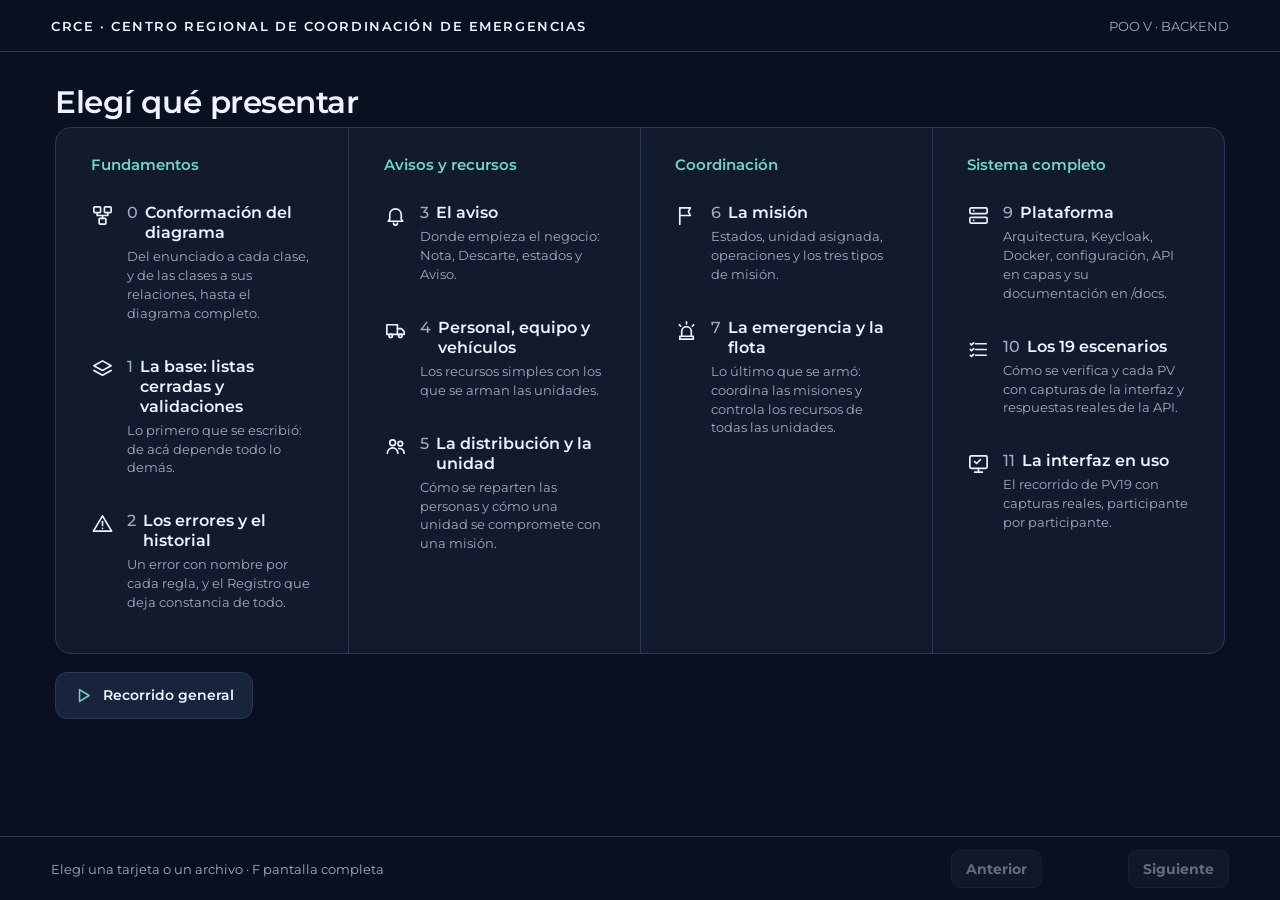
==== commit ba817ffe: "Presentación: /docs como cierre de la plataforma, escenarios antes de la interfaz y sin la tabla de " ====
--- a/docs/backend_presentacion.html
+++ b/docs/backend_presentacion.html
@@ -269,6 +269,10 @@
 .sc-quien{display:inline-block;background:var(--gold);color:#0b1020;font-weight:700;font-size:12.5px;border-radius:99px;padding:3px 12px}
 .sc-pv{display:inline-block;color:var(--accent);border:1px solid #32665e;border-radius:99px;padding:3px 10px;font-size:12px;font-weight:700;margin:8px 6px 0 0}
 .sc-est{display:inline-block;background:var(--panel2);border:1px solid var(--line);border-radius:99px;padding:2px 10px;font-size:.92em}
+.sc-docs{display:grid;grid-template-columns:minmax(260px,.7fr) 1.6fr;gap:clamp(14px,2vw,28px);align-items:start}
+.sc-docs2{display:grid;grid-template-columns:minmax(240px,.8fr) 1fr 1fr;gap:16px;align-items:start}
+.sc-docs2 .sc-foto img{max-height:62vh}
+@media (max-width:900px){.sc-docs,.sc-docs2{grid-template-columns:1fr}}
 .sc-evol td:first-child{color:var(--muted);width:24px}
 .sc-pie{font-size:13px;color:var(--muted);margin:10px 0 0;line-height:1.45}.sc-pie code{font-size:.95em}
 .sc-que{color:var(--soft)!important;margin-top:8px!important;font-size:13px!important;line-height:1.35}
@@ -336,7 +340,7 @@
 <section id="lista" class="on">
  <h1>Elegí qué presentar</h1>
  <p class="lead">Cada grupo explica el código de sus archivos, en el orden en que se construyó.</p>
- <div class="mega"><div class="col"><h3>Fundamentos</h3><div class="gr" data-g="8" tabindex="0" role="button" title="15 diapositivas"><svg viewBox="0 0 24 24" aria-hidden="true"><rect x="3" y="3" width="7" height="6" rx="1"/><rect x="14" y="3" width="7" height="6" rx="1"/><rect x="8.5" y="15" width="7" height="6" rx="1"/><path d="M6.5 9v3h11V9M12 12v3"/></svg><div><b><span class="nro">0</span>Conformación del diagrama</b><span class="desc">Del enunciado a cada clase, y de las clases a sus relaciones, hasta el diagrama completo.</span><span class="arch"></span></div></div><div class="gr" data-g="1" tabindex="0" role="button" title="6 diapositivas"><svg viewBox="0 0 24 24" aria-hidden="true"><path d="M12 3 3 8l9 5 9-5-9-5Z"/><path d="m3 13 9 5 9-5"/></svg><div><b><span class="nro">1</span>La base: listas cerradas y validaciones</b><span class="desc">Lo primero que se escribió: de acá depende todo lo demás.</span><span class="arch"><button class="fch" data-g="1" data-f="catalogos.py">catalogos.py</button><button class="fch" data-g="1" data-f="valores.py">valores.py</button></span></div></div><div class="gr" data-g="2" tabindex="0" role="button" title="8 diapositivas"><svg viewBox="0 0 24 24" aria-hidden="true"><path d="M12 4 2.5 20h19L12 4Z"/><path d="M12 10v4"/><path d="M12 17h.01"/></svg><div><b><span class="nro">2</span>Los errores y el historial</b><span class="desc">Un error con nombre por cada regla, y el Registro que deja constancia de todo.</span><span class="arch"><button class="fch" data-g="2" data-f="errores.py">errores.py</button><button class="fch" data-g="2" data-f="historial.py">historial.py</button></span></div></div></div><div class="col"><h3>Avisos y recursos</h3><div class="gr" data-g="3" tabindex="0" role="button" title="8 diapositivas"><svg viewBox="0 0 24 24" aria-hidden="true"><path d="M6 16v-5a6 6 0 0 1 12 0v5l1.5 2h-15L6 16Z"/><path d="M10 20a2 2 0 0 0 4 0"/></svg><div><b><span class="nro">3</span>El aviso</b><span class="desc">Donde empieza el negocio: Nota, Descarte, estados y Aviso.</span><span class="arch"><button class="fch" data-g="3" data-f="aviso.py">aviso.py</button></span></div></div><div class="gr" data-g="4" tabindex="0" role="button" title="7 diapositivas"><svg viewBox="0 0 24 24" aria-hidden="true"><path d="M3 6h11v10H3z"/><path d="M14 10h4l3 3v3h-7"/><circle cx="7" cy="17.5" r="1.8"/><circle cx="17" cy="17.5" r="1.8"/></svg><div><b><span class="nro">4</span>Personal, equipo y vehículos</b><span class="desc">Los recursos simples con los que se arman las unidades.</span><span class="arch"><button class="fch" data-g="4" data-f="personal.py">personal.py</button><button class="fch" data-g="4" data-f="equipamiento.py">equipamiento.py</button><button class="fch" data-g="4" data-f="vehiculos.py">vehiculos.py</button></span></div></div><div class="gr" data-g="5" tabindex="0" role="button" title="9 diapositivas"><svg viewBox="0 0 24 24" aria-hidden="true"><circle cx="9" cy="8" r="3"/><path d="M3.5 19a5.5 5.5 0 0 1 11 0"/><circle cx="17" cy="9" r="2.4"/><path d="M15.5 14.2A4.5 4.5 0 0 1 21 19"/></svg><div><b><span class="nro">5</span>La distribución y la unidad</b><span class="desc">Cómo se reparten las personas y cómo una unidad se compromete con una misión.</span><span class="arch"><button class="fch" data-g="5" data-f="distribucion.py">distribucion.py</button><button class="fch" data-g="5" data-f="unidad.py">unidad.py</button></span></div></div></div><div class="col"><h3>Coordinación</h3><div class="gr" data-g="6" tabindex="0" role="button" title="9 diapositivas"><svg viewBox="0 0 24 24" aria-hidden="true"><path d="M5 21V4"/><path d="M5 4h11l-2 4 2 4H5"/></svg><div><b><span class="nro">6</span>La misión</b><span class="desc">Estados, unidad asignada, operaciones y los tres tipos de misión.</span><span class="arch"><button class="fch" data-g="6" data-f="mision.py">mision.py</button></span></div></div><div class="gr" data-g="7" tabindex="0" role="button" title="12 diapositivas"><svg viewBox="0 0 24 24" aria-hidden="true"><path d="M7 18v-5a5 5 0 0 1 10 0v5"/><path d="M5 18h14v3H5z"/><path d="M12 3v2M4.5 6l1.4 1.4M19.5 6l-1.4 1.4"/></svg><div><b><span class="nro">7</span>La emergencia y la flota</b><span class="desc">Lo último que se armó: coordina las misiones y controla los recursos de todas las unidades.</span><span class="arch"><button class="fch" data-g="7" data-f="emergencia.py">emergencia.py</button><button class="fch" data-g="7" data-f="flota.py">flota.py</button></span></div></div></div><div class="col"><h3>Sistema completo</h3><div class="gr" data-g="9" tabindex="0" role="button" title="10 diapositivas"><svg viewBox="0 0 24 24" aria-hidden="true"><rect x="3" y="4" width="18" height="6" rx="1.5"/><rect x="3" y="14" width="18" height="6" rx="1.5"/><path d="M7 7h.01M7 17h.01"/></svg><div><b><span class="nro">9</span>Plataforma</b><span class="desc">Requisitos de la entrega final, Keycloak, Docker, configuración, API y pruebas.</span><span class="arch"></span></div></div><div class="gr" data-g="10" tabindex="0" role="button" title="15 diapositivas"><svg viewBox="0 0 24 24" aria-hidden="true"><rect x="3" y="4" width="18" height="13" rx="1.5"/><path d="M8 21h8M12 17v4"/><path d="m8 10 2 2 4-4"/></svg><div><b><span class="nro">10</span>La interfaz en uso</b><span class="desc">El recorrido de PV19 con capturas reales, participante por participante.</span><span class="arch"></span></div></div><div class="gr" data-g="11" tabindex="0" role="button" title="20 diapositivas"><svg viewBox="0 0 24 24" aria-hidden="true"><path d="M9 6h11M9 12h11M9 18h11"/><path d="m3.5 6 1.2 1.2L7 5M3.5 12l1.2 1.2L7 11M3.5 18l1.2 1.2L7 17"/></svg><div><b><span class="nro">11</span>Los 19 escenarios</b><span class="desc">Cada PV con capturas de la interfaz y respuestas reales de la API.</span><span class="arch"></span></div></div></div></div><p class="extra"><button class="preg" data-s="0"><svg viewBox="0 0 24 24" aria-hidden="true"><path d="M7 4.5v15l12-7.5-12-7.5Z"/></svg>Recorrido general</button></p>
+ <div class="mega"><div class="col"><h3>Fundamentos</h3><div class="gr" data-g="8" tabindex="0" role="button" title="15 diapositivas"><svg viewBox="0 0 24 24" aria-hidden="true"><rect x="3" y="3" width="7" height="6" rx="1"/><rect x="14" y="3" width="7" height="6" rx="1"/><rect x="8.5" y="15" width="7" height="6" rx="1"/><path d="M6.5 9v3h11V9M12 12v3"/></svg><div><b><span class="nro">0</span>Conformación del diagrama</b><span class="desc">Del enunciado a cada clase, y de las clases a sus relaciones, hasta el diagrama completo.</span><span class="arch"></span></div></div><div class="gr" data-g="1" tabindex="0" role="button" title="6 diapositivas"><svg viewBox="0 0 24 24" aria-hidden="true"><path d="M12 3 3 8l9 5 9-5-9-5Z"/><path d="m3 13 9 5 9-5"/></svg><div><b><span class="nro">1</span>La base: listas cerradas y validaciones</b><span class="desc">Lo primero que se escribió: de acá depende todo lo demás.</span><span class="arch"><button class="fch" data-g="1" data-f="catalogos.py">catalogos.py</button><button class="fch" data-g="1" data-f="valores.py">valores.py</button></span></div></div><div class="gr" data-g="2" tabindex="0" role="button" title="8 diapositivas"><svg viewBox="0 0 24 24" aria-hidden="true"><path d="M12 4 2.5 20h19L12 4Z"/><path d="M12 10v4"/><path d="M12 17h.01"/></svg><div><b><span class="nro">2</span>Los errores y el historial</b><span class="desc">Un error con nombre por cada regla, y el Registro que deja constancia de todo.</span><span class="arch"><button class="fch" data-g="2" data-f="errores.py">errores.py</button><button class="fch" data-g="2" data-f="historial.py">historial.py</button></span></div></div></div><div class="col"><h3>Avisos y recursos</h3><div class="gr" data-g="3" tabindex="0" role="button" title="8 diapositivas"><svg viewBox="0 0 24 24" aria-hidden="true"><path d="M6 16v-5a6 6 0 0 1 12 0v5l1.5 2h-15L6 16Z"/><path d="M10 20a2 2 0 0 0 4 0"/></svg><div><b><span class="nro">3</span>El aviso</b><span class="desc">Donde empieza el negocio: Nota, Descarte, estados y Aviso.</span><span class="arch"><button class="fch" data-g="3" data-f="aviso.py">aviso.py</button></span></div></div><div class="gr" data-g="4" tabindex="0" role="button" title="7 diapositivas"><svg viewBox="0 0 24 24" aria-hidden="true"><path d="M3 6h11v10H3z"/><path d="M14 10h4l3 3v3h-7"/><circle cx="7" cy="17.5" r="1.8"/><circle cx="17" cy="17.5" r="1.8"/></svg><div><b><span class="nro">4</span>Personal, equipo y vehículos</b><span class="desc">Los recursos simples con los que se arman las unidades.</span><span class="arch"><button class="fch" data-g="4" data-f="personal.py">personal.py</button><button class="fch" data-g="4" data-f="equipamiento.py">equipamiento.py</button><button class="fch" data-g="4" data-f="vehiculos.py">vehiculos.py</button></span></div></div><div class="gr" data-g="5" tabindex="0" role="button" title="9 diapositivas"><svg viewBox="0 0 24 24" aria-hidden="true"><circle cx="9" cy="8" r="3"/><path d="M3.5 19a5.5 5.5 0 0 1 11 0"/><circle cx="17" cy="9" r="2.4"/><path d="M15.5 14.2A4.5 4.5 0 0 1 21 19"/></svg><div><b><span class="nro">5</span>La distribución y la unidad</b><span class="desc">Cómo se reparten las personas y cómo una unidad se compromete con una misión.</span><span class="arch"><button class="fch" data-g="5" data-f="distribucion.py">distribucion.py</button><button class="fch" data-g="5" data-f="unidad.py">unidad.py</button></span></div></div></div><div class="col"><h3>Coordinación</h3><div class="gr" data-g="6" tabindex="0" role="button" title="9 diapositivas"><svg viewBox="0 0 24 24" aria-hidden="true"><path d="M5 21V4"/><path d="M5 4h11l-2 4 2 4H5"/></svg><div><b><span class="nro">6</span>La misión</b><span class="desc">Estados, unidad asignada, operaciones y los tres tipos de misión.</span><span class="arch"><button class="fch" data-g="6" data-f="mision.py">mision.py</button></span></div></div><div class="gr" data-g="7" tabindex="0" role="button" title="12 diapositivas"><svg viewBox="0 0 24 24" aria-hidden="true"><path d="M7 18v-5a5 5 0 0 1 10 0v5"/><path d="M5 18h14v3H5z"/><path d="M12 3v2M4.5 6l1.4 1.4M19.5 6l-1.4 1.4"/></svg><div><b><span class="nro">7</span>La emergencia y la flota</b><span class="desc">Lo último que se armó: coordina las misiones y controla los recursos de todas las unidades.</span><span class="arch"><button class="fch" data-g="7" data-f="emergencia.py">emergencia.py</button><button class="fch" data-g="7" data-f="flota.py">flota.py</button></span></div></div></div><div class="col"><h3>Sistema completo</h3><div class="gr" data-g="9" tabindex="0" role="button" title="10 diapositivas"><svg viewBox="0 0 24 24" aria-hidden="true"><rect x="3" y="4" width="18" height="6" rx="1.5"/><rect x="3" y="14" width="18" height="6" rx="1.5"/><path d="M7 7h.01M7 17h.01"/></svg><div><b><span class="nro">9</span>Plataforma</b><span class="desc">Arquitectura, Keycloak, Docker, configuración, API en capas y su documentación en /docs.</span><span class="arch"></span></div></div><div class="gr" data-g="10" tabindex="0" role="button" title="21 diapositivas"><svg viewBox="0 0 24 24" aria-hidden="true"><path d="M9 6h11M9 12h11M9 18h11"/><path d="m3.5 6 1.2 1.2L7 5M3.5 12l1.2 1.2L7 11M3.5 18l1.2 1.2L7 17"/></svg><div><b><span class="nro">10</span>Los 19 escenarios</b><span class="desc">Cómo se verifica y cada PV con capturas de la interfaz y respuestas reales de la API.</span><span class="arch"></span></div></div><div class="gr" data-g="11" tabindex="0" role="button" title="15 diapositivas"><svg viewBox="0 0 24 24" aria-hidden="true"><rect x="3" y="4" width="18" height="13" rx="1.5"/><path d="M8 21h8M12 17v4"/><path d="m8 10 2 2 4-4"/></svg><div><b><span class="nro">11</span>La interfaz en uso</b><span class="desc">El recorrido de PV19 con capturas reales, participante por participante.</span><span class="arch"></span></div></div></div></div><p class="extra"><button class="preg" data-s="0"><svg viewBox="0 0 24 24" aria-hidden="true"><path d="M7 4.5v15l12-7.5-12-7.5Z"/></svg>Recorrido general</button></p>
 </section>
 <section class="slide gen grande" data-i="0" hidden><div class="eyebrow"><span>01 · el problema que resuelve</span></div><h1>Un centro que recibe avisos y decide quién responde</h1>
 <p class="lead">El CRCE recibe avisos de <strong>inundaciones, incendios y accidentes viales</strong>. Sus operadores los evalúan,
@@ -673,8 +677,7 @@
   <div class="sc-caja sc-db"><b>MongoDB</b><small>:27017 · volumen <code>mongo-data</code></small><small class="sc-que">avisos, emergencias con sus misiones, bases y unidades</small></div>
  </div>
 </div><div class="callout">Las tres piezas del recuadro punteado corren en contenedores. Con <code>docker compose up -d --build</code> queda todo en marcha, con los usuarios y las unidades de demostración ya cargados.</div></section>
-<section class="slide gen" data-i="90" hidden><div class="eyebrow"><span>sistema completo · entrega final</span></div><h2>Lo que pide la entrega final y cómo se cumple</h2><p class="lead corto">Los diez requisitos de la sección 12 del enunciado, con la decisión tomada y el lugar del repositorio donde se puede verificar.</p><table class="sc-tabla"><thead><tr><th>Requisito</th><th>Cómo se cumple</th><th>Dónde</th><th></th></tr></thead><tbody><tr><td><b>Aplicación en Python</b></td><td>Python 3.13; dependencias fijadas con <code>uv</code> (<code>uv.lock</code>).</td><td class="sc-donde"><code>pyproject.toml</code></td><td class="sc-ok">✓</td></tr><tr><td><b>Modelo de dominio con POO</b></td><td>Clases puras, sin FastAPI ni Mongo: estados, polimorfismo, doble despacho, objetos nulos, valores inmutables y errores propios.</td><td class="sc-donde"><code>dominio/</code></td><td class="sc-ok">✓</td></tr><tr><td><b>API HTTP en capas</b></td><td>36 rutas; cada recurso con router → servicio → repositorio. El router traduce HTTP, el servicio coordina y el dominio decide.</td><td class="sc-donde"><code>app/avisos</code>, <code>app/emergencias</code>, <code>app/recursos</code></td><td class="sc-ok">✓</td></tr><tr><td><b>Persistencia</b></td><td>MongoDB con documentos versionados: si cambia el formato, se migra al leer.</td><td class="sc-donde"><code>*/mongo_repository.py</code>, <code>*/esquema_mongo.py</code></td><td class="sc-ok">✓</td></tr><tr><td><b>Autenticación y autorización</b></td><td>Keycloak emite el token; la API lo verifica y aplica dos niveles: perfil por ruta y relación con el recurso.</td><td class="sc-donde"><code>app/auth/</code>, <code>keycloak/crce-realm.json</code></td><td class="sc-ok">✓</td></tr><tr><td><b>Interfaz gráfica</b></td><td>HTML, CSS y JavaScript sin framework, servidos por la misma API en <code>/app</code>; una vista por perfil.</td><td class="sc-donde"><code>interfaz/</code></td><td class="sc-ok">✓</td></tr><tr><td><b>Pruebas unitarias</b></td><td>351 pruebas: dominio, autorización y API; las de API corren en memoria y contra Mongo simulado.</td><td class="sc-donde"><code>tests/</code></td><td class="sc-ok">✓</td></tr><tr><td><b>Dockerfile y Compose</b></td><td>Una orden levanta API, MongoDB y Keycloak, con la carga inicial incluida.</td><td class="sc-donde"><code>Dockerfile</code>, <code>docker-compose.yaml</code></td><td class="sc-ok">✓</td></tr><tr><td><b>Colección Bruno</b></td><td>41 pedidos con 49 verificaciones: casos válidos y rechazos 401, 403, 409 y 422.</td><td class="sc-donde"><code>bruno/</code></td><td class="sc-ok">✓</td></tr><tr><td><b>Repositorio público</b></td><td>Código, instrucciones de ejecución y esta documentación publicada en GitHub Pages.</td><td class="sc-donde"><code>README.md</code>, <code>docs/</code></td><td class="sc-ok">✓</td></tr></tbody></table></section>
-<section class="slide gen" data-i="91" hidden><div class="eyebrow"><span>sistema completo · autenticación</span></div><h2>Keycloak: quién es el usuario</h2><p class="lead corto"><b>Keycloak</b> es un servidor de identidad: guarda usuarios, contraseñas y roles, y emite tokens firmados. La API no maneja contraseñas: solo confía en lo que Keycloak firmó.</p><div class="grid"><div class="card"><h3>Del inicio de sesión a la operación</h3><ol class="sc-pasos"><li><b>1</b><span>El usuario escribe usuario y clave en la interfaz; Keycloak los valida y devuelve un <strong>token firmado</strong> (JWT).</span></li><li><b>2</b><span>Cada pedido a la API lleva el token en el encabezado <code>Authorization: Bearer …</code>.</span></li><li><b>3</b><span><code>VerificadorKeycloak</code> comprueba la firma con las <strong>claves públicas</strong> del realm (JWKS) y que el emisor sea <code>crce</code>.</span></li><li><b>4</b><span><code>Usuario.desde_token</code> toma <code>preferred_username</code> y el <strong>único</strong> rol de los cinco perfiles.</span></li><li><b>5</b><span>La ruta exige su perfil con <code>requiere(...)</code>; el servicio o el dominio exigen la relación con el recurso.</span></li></ol></div><div class="card"><h3>El token de <code>ana</code>, decodificado</h3><pre class="mini">{
+<section class="slide gen" data-i="90" hidden><div class="eyebrow"><span>sistema completo · autenticación</span></div><h2>Keycloak: quién es el usuario</h2><p class="lead corto"><b>Keycloak</b> es un servidor de identidad: guarda usuarios, contraseñas y roles, y emite tokens firmados. La API no maneja contraseñas: solo confía en lo que Keycloak firmó.</p><div class="grid"><div class="card"><h3>Del inicio de sesión a la operación</h3><ol class="sc-pasos"><li><b>1</b><span>El usuario escribe usuario y clave en la interfaz; Keycloak los valida y devuelve un <strong>token firmado</strong> (JWT).</span></li><li><b>2</b><span>Cada pedido a la API lleva el token en el encabezado <code>Authorization: Bearer …</code>.</span></li><li><b>3</b><span><code>VerificadorKeycloak</code> comprueba la firma con las <strong>claves públicas</strong> del realm (JWKS) y que el emisor sea <code>crce</code>.</span></li><li><b>4</b><span><code>Usuario.desde_token</code> toma <code>preferred_username</code> y el <strong>único</strong> rol de los cinco perfiles.</span></li><li><b>5</b><span>La ruta exige su perfil con <code>requiere(...)</code>; el servicio o el dominio exigen la relación con el recurso.</span></li></ol></div><div class="card"><h3>El token de <code>ana</code>, decodificado</h3><pre class="mini">{
   "iss": "http://localhost:8080/realms/crce",
   "azp": "crce-api",
   "preferred_username": "ana",
@@ -682,14 +685,14 @@
   "realm_access": { "roles": ["jefe_unidad"] },
   "exp": 1795042865
 }</pre><p class="sc-pie">Extracto real. El rol <code>jefe_unidad</code> se convierte en <code>Perfil.JEFE_UNIDAD</code>; el usuario <code>ana</code> coincide con su id de persona, y así el dominio sabe de qué unidad es jefa.</p><div class="callout">Problema que evita: si la API guardara claves propias, habría dos fuentes de verdad sobre quién es quién. Con el token firmado, nadie puede cambiarse el perfil sin invalidar la firma.</div></div></div></section>
-<section class="slide gen" data-i="92" hidden><div class="eyebrow"><span>sistema completo · autorización</span></div><h2>Dos niveles de autorización (PV01 y PV12)</h2><div class="grid"><div class="card"><h3>Nivel 1 · perfil por ruta</h3><p class="explain">Cada endpoint declara qué perfiles lo usan. Se resuelve antes de llegar al servicio: si no corresponde, el caso de uso ni se ejecuta.</p><pre class="mini">Operador = Annotated[Usuario, Depends(requiere(Perfil.OPERADOR))]
+<section class="slide gen" data-i="91" hidden><div class="eyebrow"><span>sistema completo · autorización</span></div><h2>Dos niveles de autorización (PV01 y PV12)</h2><div class="grid"><div class="card"><h3>Nivel 1 · perfil por ruta</h3><p class="explain">Cada endpoint declara qué perfiles lo usan. Se resuelve antes de llegar al servicio: si no corresponde, el caso de uso ni se ejecuta.</p><pre class="mini">Operador = Annotated[Usuario, Depends(requiere(Perfil.OPERADOR))]
 Jefe = Annotated[Usuario, Depends(requiere(Perfil.JEFE_UNIDAD))]
 
 def finalizar(self, emergencia_id, mision_id, datos, servicio, usuario: Jefe):
     ...   # el dominio verifica además que sea el jefe de ESA unidad</pre><h3>Nivel 2 · relación con el recurso</h3><p class="explain">Lo decide quien conoce el recurso: <code>Usuario.exigir_acceso_a()</code> para el reportante y <code>Unidad.exigir_jefe()</code> en el dominio para el jefe. Ambos terminan en 403.</p></div><div class="card"><h3>Qué responde la API</h3><table class="sc-tabla chica"><thead><tr><th>Código</th><th>Cuándo</th><th>Ejemplo</th></tr></thead><tbody><tr><td class="sc-cod c4">401</td><td>Falta el token, o está vencido o mal firmado.</td><td>pedido sin <code>Authorization</code></td></tr><tr><td class="sc-cod c4">403</td><td>El perfil no puede usar esa ruta (<strong>nivel 1</strong>).</td><td><code>ana</code> intenta registrar un aviso: *Operación permitida solo para: reportante*</td></tr><tr><td class="sc-cod c4">403</td><td>El perfil es correcto pero el recurso no es suyo (<strong>nivel 2</strong>).</td><td>un jefe inicia una misión de otra unidad; un reportante abre un aviso ajeno</td></tr><tr><td class="sc-cod c5">503</td><td>Keycloak no responde y no se puede validar la firma.</td><td>el contenedor de Keycloak está detenido</td></tr></tbody></table><div class="callout">El 403 de nivel 2 no se puede resolver solo con el rol: los dos jefes tienen el mismo perfil. Por eso esa regla vive en el dominio, junto a la unidad.</div></div></div></section>
-<section class="slide gen" data-i="93" hidden><div class="eyebrow"><span>sistema completo · autenticación</span></div><h2>El realm crce: perfiles y usuarios de demostración</h2><div class="sc-dos"><figure class="sc-foto "><img src="img/sistema/kc-roles.webp" alt="Consola de Keycloak: roles del realm crce" loading="lazy" tabindex="0" title="Clic para ampliar"><figcaption>Los cinco roles del realm coinciden con los cinco perfiles del enunciado (§2).</figcaption></figure><figure class="sc-foto "><img src="img/sistema/kc-usuarios.webp" alt="Consola de Keycloak: usuarios del realm crce" loading="lazy" tabindex="0" title="Clic para ampliar"><figcaption>Nueve usuarios de demostración. Todos usan la clave <code>crce2026</code>.</figcaption></figure></div><table class="sc-tabla chica"><thead><tr><th>Usuario</th><th>Rol</th><th>Para qué</th></tr></thead><tbody><tr><td><code>hospital</code></td><td><span class="tag">reportante</span></td><td>registra avisos y consulta los propios</td></tr><tr><td><code>municipio</code></td><td><span class="tag">reportante</span></td><td>segundo reportante (PV01)</td></tr><tr><td><code>operador1</code></td><td><span class="tag">operador</span></td><td>evalúa avisos y gestiona misiones</td></tr><tr><td><code>ana · diego · gabi · ines</code></td><td><span class="tag">jefe_unidad</span></td><td>jefes de U-rescate-1, U-rescate-2, U-ambulancia-1, U-transporte-1</td></tr><tr><td><code>recursos1</code></td><td><span class="tag">responsable_recursos</span></td><td>administra bases y unidades</td></tr><tr><td><code>supervisor1</code></td><td><span class="tag">supervisor</span></td><td>consulta todo y cierra emergencias</td></tr></tbody></table><p class="sc-pie">El realm entero (roles, usuarios, cliente <code>crce-api</code>) está en <code>keycloak/crce-realm.json</code> y se importa al arrancar: no hay que configurar nada a mano.</p></section>
-<section class="slide gen" data-i="94" hidden><div class="eyebrow"><span>sistema completo · docker</span></div><h2>Docker: el mismo sistema en cualquier máquina</h2><p class="lead corto"><b>Docker</b> empaqueta un programa con todo lo que necesita (Python, dependencias, configuración) en una <b>imagen</b>; un <b>contenedor</b> es esa imagen en ejecución. <b>Docker Compose</b> describe varios contenedores que trabajan juntos y los levanta con una sola orden.</p><div class="tres"><div class="card sc-serv"><h3><code>api</code><span class="sc-puerto">:8000</span></h3><p class="rol">construida con el <code>Dockerfile</code></p><ul><li>La API y la interfaz (<code>/app</code>).</li><li>Al arrancar corre la carga inicial y después FastAPI.</li><li>Espera a que la base esté <strong>sana</strong> (<code>depends_on</code> con <code>service_healthy</code>).</li></ul></div><div class="card sc-serv"><h3><code>db</code><span class="sc-puerto">:27017</span></h3><p class="rol"><code>mongo:7.0</code></p><ul><li>Guarda avisos, emergencias, bases y unidades.</li><li>Volumen <code>mongo-data</code>: los datos sobreviven a un reinicio.</li><li><code>healthcheck</code> con <code>mongosh ping</code> cada 5 s.</li></ul></div><div class="card sc-serv"><h3><code>keycloak</code><span class="sc-puerto">:8080</span></h3><p class="rol"><code>quay.io/keycloak/keycloak:26.7.5</code></p><ul><li>Usuarios, contraseñas y perfiles.</li><li>Importa el realm <code>crce</code> desde <code>keycloak/crce-realm.json</code>.</li><li>Consola de administración: <code>admin</code> / <code>admin</code>.</li></ul></div></div><div class="callout">Problema que evita: «en mi máquina funciona». Sin Docker habría que instalar Python 3.13, MongoDB y Keycloak con las mismas versiones, crear usuarios y cargar datos a mano. Con Compose, el profesor ejecuta lo mismo que se probó.</div></section>
-<section class="slide gen" data-i="95" hidden><div class="eyebrow"><span>sistema completo · docker</span></div><h2>Cómo se construye la imagen y en qué orden arranca</h2><div class="grid"><div class="card"><h3><code>Dockerfile</code> en dos etapas</h3><pre class="mini">FROM python:3.13-slim AS build
+<section class="slide gen" data-i="92" hidden><div class="eyebrow"><span>sistema completo · autenticación</span></div><h2>El realm crce: perfiles y usuarios de demostración</h2><div class="sc-dos"><figure class="sc-foto "><img src="img/sistema/kc-roles.webp" alt="Consola de Keycloak: roles del realm crce" loading="lazy" tabindex="0" title="Clic para ampliar"><figcaption>Los cinco roles del realm coinciden con los cinco perfiles del enunciado (§2).</figcaption></figure><figure class="sc-foto "><img src="img/sistema/kc-usuarios.webp" alt="Consola de Keycloak: usuarios del realm crce" loading="lazy" tabindex="0" title="Clic para ampliar"><figcaption>Nueve usuarios de demostración. Todos usan la clave <code>crce2026</code>.</figcaption></figure></div><table class="sc-tabla chica"><thead><tr><th>Usuario</th><th>Rol</th><th>Para qué</th></tr></thead><tbody><tr><td><code>hospital</code></td><td><span class="tag">reportante</span></td><td>registra avisos y consulta los propios</td></tr><tr><td><code>municipio</code></td><td><span class="tag">reportante</span></td><td>segundo reportante (PV01)</td></tr><tr><td><code>operador1</code></td><td><span class="tag">operador</span></td><td>evalúa avisos y gestiona misiones</td></tr><tr><td><code>ana · diego · gabi · ines</code></td><td><span class="tag">jefe_unidad</span></td><td>jefes de U-rescate-1, U-rescate-2, U-ambulancia-1, U-transporte-1</td></tr><tr><td><code>recursos1</code></td><td><span class="tag">responsable_recursos</span></td><td>administra bases y unidades</td></tr><tr><td><code>supervisor1</code></td><td><span class="tag">supervisor</span></td><td>consulta todo y cierra emergencias</td></tr></tbody></table><p class="sc-pie">El realm entero (roles, usuarios, cliente <code>crce-api</code>) está en <code>keycloak/crce-realm.json</code> y se importa al arrancar: no hay que configurar nada a mano.</p></section>
+<section class="slide gen" data-i="93" hidden><div class="eyebrow"><span>sistema completo · docker</span></div><h2>Docker: el mismo sistema en cualquier máquina</h2><p class="lead corto"><b>Docker</b> empaqueta un programa con todo lo que necesita (Python, dependencias, configuración) en una <b>imagen</b>; un <b>contenedor</b> es esa imagen en ejecución. <b>Docker Compose</b> describe varios contenedores que trabajan juntos y los levanta con una sola orden.</p><div class="tres"><div class="card sc-serv"><h3><code>api</code><span class="sc-puerto">:8000</span></h3><p class="rol">construida con el <code>Dockerfile</code></p><ul><li>La API y la interfaz (<code>/app</code>).</li><li>Al arrancar corre la carga inicial y después FastAPI.</li><li>Espera a que la base esté <strong>sana</strong> (<code>depends_on</code> con <code>service_healthy</code>).</li></ul></div><div class="card sc-serv"><h3><code>db</code><span class="sc-puerto">:27017</span></h3><p class="rol"><code>mongo:7.0</code></p><ul><li>Guarda avisos, emergencias, bases y unidades.</li><li>Volumen <code>mongo-data</code>: los datos sobreviven a un reinicio.</li><li><code>healthcheck</code> con <code>mongosh ping</code> cada 5 s.</li></ul></div><div class="card sc-serv"><h3><code>keycloak</code><span class="sc-puerto">:8080</span></h3><p class="rol"><code>quay.io/keycloak/keycloak:26.7.5</code></p><ul><li>Usuarios, contraseñas y perfiles.</li><li>Importa el realm <code>crce</code> desde <code>keycloak/crce-realm.json</code>.</li><li>Consola de administración: <code>admin</code> / <code>admin</code>.</li></ul></div></div><div class="callout">Problema que evita: «en mi máquina funciona». Sin Docker habría que instalar Python 3.13, MongoDB y Keycloak con las mismas versiones, crear usuarios y cargar datos a mano. Con Compose, el profesor ejecuta lo mismo que se probó.</div></section>
+<section class="slide gen" data-i="94" hidden><div class="eyebrow"><span>sistema completo · docker</span></div><h2>Cómo se construye la imagen y en qué orden arranca</h2><div class="grid"><div class="card"><h3><code>Dockerfile</code> en dos etapas</h3><pre class="mini">FROM python:3.13-slim AS build
 COPY --from=ghcr.io/astral-sh/uv:0.8.22 /uv /uvx /bin/
 COPY uv.lock pyproject.toml ./
 RUN uv sync --frozen --no-dev
@@ -703,45 +706,32 @@
 docker compose ps
 docker compose logs api
 docker compose down</pre><p class="sc-pie"><code>down</code> detiene todo y conserva los datos; <code>down -v</code> borra también el volumen.</p></div></div></section>
-<section class="slide gen" data-i="96" hidden><div class="eyebrow"><span>sistema completo · configuración</span></div><h2>Configuración: variables de entorno</h2><p class="lead corto">Nada de direcciones ni claves escritas en el código: <code>app/config.py</code> las lee del entorno (en Compose) o de un archivo <code>.env</code> (en desarrollo, a partir de <code>.env.example</code>).</p><div class="grid sc-ancho"><div class="card"><table class="sc-tabla chica"><thead><tr><th>Variable</th><th>Valor en Compose</th><th>Para qué</th></tr></thead><tbody><tr><td><code>MONGO_HOST</code></td><td><code>db</code></td><td>dónde está la base; en Compose, el nombre del servicio</td></tr><tr><td><code>MONGO_USER / MONGO_PASSWORD</code></td><td><code>root / example</code></td><td>credenciales de MongoDB</td></tr><tr><td><code>MONGO_PORT / MONGO_DB</code></td><td><code>27017 / crce</code></td><td>puerto y nombre de la base</td></tr><tr><td><code>KEYCLOAK_URL</code></td><td><code>http://keycloak:8080</code></td><td>desde donde la API descarga las claves públicas</td></tr><tr><td><code>KEYCLOAK_URL_PUBLICA</code></td><td><code>http://localhost:8080</code></td><td>la que usa el navegador para iniciar sesión</td></tr><tr><td><code>KEYCLOAK_REALM / KEYCLOAK_CLIENT_ID</code></td><td><code>crce / crce-api</code></td><td>realm y cliente que emiten los tokens</td></tr></tbody></table></div><div class="card"><h3>Por qué dos direcciones de Keycloak</h3><p class="explain">Dentro de Compose, la API llega a Keycloak por el nombre del servicio (<code>keycloak:8080</code>); el navegador, en cambio, por <code>localhost:8080</code>. El token dice que lo emitió <code>localhost</code>, así que el verificador compara solo el <b>realm</b> del emisor, no el host.</p><h3>La interfaz no tiene nada fijo</h3><p class="explain">Al cargar, pide <code>GET /configuracion</code>:</p><pre class="mini">{"keycloak_url": "http://localhost:8080", "realm": "crce", "client_id": "crce-api"}</pre><p class="sc-pie">Si cambia el puerto o el realm, se cambia una variable y no hay que tocar el JavaScript.</p></div></div></section>
-<section class="slide gen" data-i="97" hidden><div class="eyebrow"><span>sistema completo · api y persistencia</span></div><h2>La API en capas y la persistencia</h2><div class="grid"><div class="card"><h3>36 rutas, tres recursos</h3><div class="sc-ruta"><b>Avisos</b><span class="n">7</span><span>registrar, listar, consultar, notas, aceptar, descartar, ver la emergencia originada</span></div><div class="sc-ruta"><b>Emergencias y misiones</b><span class="n">14</span><span>prioridad, detalle, historial, crear, asignar, reasignar, cancelar, rechazar, iniciar, novedades, finalizar, cerrar, misiones del jefe</span></div><div class="sc-ruta"><b>Recursos</b><span class="n">13</span><span>bases, unidades, personal, vehículo, equipamiento y su condición</span></div><div class="sc-ruta"><b>Servicio</b><span class="n">2</span><span>estado de la API y configuración pública</span></div><h3>Una petición, capa por capa</h3><div class="sc-cadena"><span>router<small>HTTP ⇄ DTO</small></span><i>→</i><span>servicio<small>caso de uso</small></span><i>→</i><span>dominio<small>reglas</small></span><i>→</i><span>repositorio<small>guardar</small></span></div><p class="sc-pie">Si el dominio lanza un error, <code>errores_http.py</code> lo traduce: 404, 403, 409 o 422, con el nombre de la excepción en la respuesta.</p></div><div class="card"><h3>MongoDB con esquemas versionados</h3><ul><li>Cada repositorio tiene dos implementaciones con el mismo contrato (<code>Protocol</code>): en memoria y Mongo.</li><li>Cada documento guarda su <code>version</code>; al leer uno viejo se <b>migra</b> (la emergencia v1 pasa a v2 con misiones).</li><li>Al reconstruir, el dominio recibe objetos del dominio mediante <code>restaurar</code>: no conoce Mongo.</li><li>Se guarda la emergencia completa con sus misiones: una operación, un documento; no quedan cambios a medias (PV18).</li></ul></div></div></section>
-<section class="slide gen" data-i="98" hidden><div class="eyebrow"><span>sistema completo · verificación</span></div><h2>Pruebas unitarias y colección Bruno</h2><div class="grid"><div class="card pruebas"><h3>351 pruebas · <code>uv run python -m pytest</code></h3><div class="fila"><span><code>test_api_misiones.py</code></span><b>46</b></div><div class="fila"><span><code>test_autorizacion.py</code></span><b>44</b></div><div class="fila"><span><code>test_emergencias.py</code></span><b>37</b></div><div class="fila"><span><code>test_recursos.py</code></span><b>31</b></div><div class="fila"><span><code>test_ejecucion.py</code></span><b>29</b></div><div class="fila"><span><code>test_diseno.py</code></span><b>29</b></div><div class="fila"><span><code>test_asignacion.py</code></span><b>26</b></div><div class="fila"><span><code>test_api_avisos.py</code></span><b>26</b></div><div class="fila"><span><code>test_evaluacion_avisos.py</code></span><b>19</b></div><div class="fila"><span><code>test_avisos.py</code></span><b>18</b></div><div class="fila"><span><code>test_persistencia.py</code></span><b>16</b></div><div class="fila"><span><code>test_avisos_robustez.py</code></span><b>15</b></div><div class="fila"><span><code>test_api_emergencias.py</code></span><b>15</b></div><p class="sc-pie">Las pruebas de API se ejecutan dos veces: con el repositorio en memoria y con Mongo simulado (<code>mongomock</code>). Así se comprueba que ambas implementaciones cumplen el mismo contrato.</p></div><div class="card"><h3>Bruno · 41 pedidos, 49 verificaciones</h3><ul class="sc-bruno"><li><code>00-sesiones</code> inicia sesión con los 7 usuarios y guarda sus tokens</li><li><code>01-avisos</code> registro, notas, 401, 403 de PV01 y PV12, aceptación y 409 al repetir</li><li><code>02-recursos</code> unidades, persona duplicada (409), mantenimiento, 403</li><li><code>03-misiones</code> crear, 422, ambulancia para rescate (409), asignar, PV18, reasignar, ejecutar, cerrar, historial</li><li><code>04-emergencias</code> orden por prioridad y consultas</li></ul><pre class="mini">cd bruno
+<section class="slide gen" data-i="95" hidden><div class="eyebrow"><span>sistema completo · configuración</span></div><h2>Configuración: variables de entorno</h2><p class="lead corto">Nada de direcciones ni claves escritas en el código: <code>app/config.py</code> las lee del entorno (en Compose) o de un archivo <code>.env</code> (en desarrollo, a partir de <code>.env.example</code>).</p><div class="grid sc-ancho"><div class="card"><table class="sc-tabla chica"><thead><tr><th>Variable</th><th>Valor en Compose</th><th>Para qué</th></tr></thead><tbody><tr><td><code>MONGO_HOST</code></td><td><code>db</code></td><td>dónde está la base; en Compose, el nombre del servicio</td></tr><tr><td><code>MONGO_USER / MONGO_PASSWORD</code></td><td><code>root / example</code></td><td>credenciales de MongoDB</td></tr><tr><td><code>MONGO_PORT / MONGO_DB</code></td><td><code>27017 / crce</code></td><td>puerto y nombre de la base</td></tr><tr><td><code>KEYCLOAK_URL</code></td><td><code>http://keycloak:8080</code></td><td>desde donde la API descarga las claves públicas</td></tr><tr><td><code>KEYCLOAK_URL_PUBLICA</code></td><td><code>http://localhost:8080</code></td><td>la que usa el navegador para iniciar sesión</td></tr><tr><td><code>KEYCLOAK_REALM / KEYCLOAK_CLIENT_ID</code></td><td><code>crce / crce-api</code></td><td>realm y cliente que emiten los tokens</td></tr></tbody></table></div><div class="card"><h3>Por qué dos direcciones de Keycloak</h3><p class="explain">Dentro de Compose, la API llega a Keycloak por el nombre del servicio (<code>keycloak:8080</code>); el navegador, en cambio, por <code>localhost:8080</code>. El token dice que lo emitió <code>localhost</code>, así que el verificador compara solo el <b>realm</b> del emisor, no el host.</p><h3>La interfaz no tiene nada fijo</h3><p class="explain">Al cargar, pide <code>GET /configuracion</code>:</p><pre class="mini">{"keycloak_url": "http://localhost:8080", "realm": "crce", "client_id": "crce-api"}</pre><p class="sc-pie">Si cambia el puerto o el realm, se cambia una variable y no hay que tocar el JavaScript.</p></div></div></section>
+<section class="slide gen" data-i="96" hidden><div class="eyebrow"><span>sistema completo · api y persistencia</span></div><h2>La API en capas y la persistencia</h2><div class="grid"><div class="card"><h3>36 rutas, tres recursos</h3><div class="sc-ruta"><b>Avisos</b><span class="n">7</span><span>registrar, listar, consultar, notas, aceptar, descartar, ver la emergencia originada</span></div><div class="sc-ruta"><b>Emergencias y misiones</b><span class="n">14</span><span>prioridad, detalle, historial, crear, asignar, reasignar, cancelar, rechazar, iniciar, novedades, finalizar, cerrar, misiones del jefe</span></div><div class="sc-ruta"><b>Recursos</b><span class="n">13</span><span>bases, unidades, personal, vehículo, equipamiento y su condición</span></div><div class="sc-ruta"><b>Servicio</b><span class="n">2</span><span>estado de la API y configuración pública</span></div><h3>Una petición, capa por capa</h3><div class="sc-cadena"><span>router<small>HTTP ⇄ DTO</small></span><i>→</i><span>servicio<small>caso de uso</small></span><i>→</i><span>dominio<small>reglas</small></span><i>→</i><span>repositorio<small>guardar</small></span></div><p class="sc-pie">Si el dominio lanza un error, <code>errores_http.py</code> lo traduce: 404, 403, 409 o 422, con el nombre de la excepción en la respuesta.</p></div><div class="card"><h3>MongoDB con esquemas versionados</h3><ul><li>Cada repositorio tiene dos implementaciones con el mismo contrato (<code>Protocol</code>): en memoria y Mongo.</li><li>Cada documento guarda su <code>version</code>; al leer uno viejo se <b>migra</b> (la emergencia v1 pasa a v2 con misiones).</li><li>Al reconstruir, el dominio recibe objetos del dominio mediante <code>restaurar</code>: no conoce Mongo.</li><li>Se guarda la emergencia completa con sus misiones: una operación, un documento; no quedan cambios a medias (PV18).</li></ul></div></div></section>
+<section class="slide gen" data-i="97" hidden><div class="eyebrow"><span>sistema completo · /docs</span></div><h2>La API se documenta sola: /docs</h2><div class="sc-docs"><div class="sc-texto"><p class="explain">FastAPI genera la especificación <b>OpenAPI</b> a partir de los routers y de los DTO de Pydantic, y la muestra en <code>http://localhost:8000/docs</code>. No se escribe a mano: si cambia una ruta o un esquema, la documentación cambia con el código.</p><ul><li>Las 36 rutas, agrupadas por recurso: avisos, emergencias y misiones, recursos y sistema.</li><li>El candado indica que la ruta pide el token de Keycloak.</li><li>Al pie, los esquemas de entrada y salida: los mismos DTO que valida la API (422 si no cumplen).</li></ul><div class="callout">Es el cierre del backend: el contrato completo de la API, en una página, generado desde el código.</div></div><figure class="sc-foto "><img src="img/sistema/../docs/docs-rutas.webp" alt="Las rutas de /docs" loading="lazy" tabindex="0" title="Clic para ampliar"><figcaption>Las 36 rutas de <code>/docs</code>, agrupadas por recurso.</figcaption></figure></div></section>
+<section class="slide gen" data-i="98" hidden><div class="eyebrow"><span>sistema completo · /docs</span></div><h2>Probar la API desde /docs</h2><div class="sc-docs2"><div class="sc-texto"><ol class="sc-pasos"><li><b>1</b><span><strong>Authorize</strong>: se pega el token que emitió Keycloak (por ejemplo, el de <code>operador1</code>).</span></li><li><b>2</b><span><strong>Try it out</strong> y <strong>Execute</strong> en <code>GET /emergencias</code>: 200 con las emergencias abiertas, por prioridad.</span></li><li><b>3</b><span>El mismo token en <code>POST /avisos</code>: 403, porque registrar avisos es solo del reportante.</span></li></ol><figure class="sc-foto "><img src="img/sistema/../docs/docs-authorized.webp" alt="Token cargado en Authorize" loading="lazy" tabindex="0" title="Clic para ampliar"><figcaption>Token cargado: Swagger lo envía como <code>Bearer</code>.</figcaption></figure><p class="sc-pie">Cada ejecución muestra también el <code>curl</code> equivalente, útil para repetirlo desde la terminal.</p></div><figure class="sc-foto "><img src="img/sistema/../docs/docs-get-emergencias.webp" alt="GET /emergencias ejecutado" loading="lazy" tabindex="0" title="Clic para ampliar"><figcaption><code>GET /emergencias</code> → 200.</figcaption></figure><figure class="sc-foto "><img src="img/sistema/../docs/docs-post-avisos-403.webp" alt="POST /avisos rechazado" loading="lazy" tabindex="0" title="Clic para ampliar"><figcaption><code>POST /avisos</code> con perfil operador → 403.</figcaption></figure></div></section>
+<section class="slide gen" data-i="99" hidden><div class="eyebrow"><span>escenarios · cómo se verifican</span></div><h2>Pruebas unitarias y colección Bruno</h2><div class="grid"><div class="card pruebas"><h3>351 pruebas · <code>uv run python -m pytest</code></h3><div class="fila"><span><code>test_api_misiones.py</code></span><b>46</b></div><div class="fila"><span><code>test_autorizacion.py</code></span><b>44</b></div><div class="fila"><span><code>test_emergencias.py</code></span><b>37</b></div><div class="fila"><span><code>test_recursos.py</code></span><b>31</b></div><div class="fila"><span><code>test_ejecucion.py</code></span><b>29</b></div><div class="fila"><span><code>test_diseno.py</code></span><b>29</b></div><div class="fila"><span><code>test_asignacion.py</code></span><b>26</b></div><div class="fila"><span><code>test_api_avisos.py</code></span><b>26</b></div><div class="fila"><span><code>test_evaluacion_avisos.py</code></span><b>19</b></div><div class="fila"><span><code>test_avisos.py</code></span><b>18</b></div><div class="fila"><span><code>test_persistencia.py</code></span><b>16</b></div><div class="fila"><span><code>test_avisos_robustez.py</code></span><b>15</b></div><div class="fila"><span><code>test_api_emergencias.py</code></span><b>15</b></div><p class="sc-pie">Las pruebas de API se ejecutan dos veces: con el repositorio en memoria y con Mongo simulado (<code>mongomock</code>). Así se comprueba que ambas implementaciones cumplen el mismo contrato.</p></div><div class="card"><h3>Bruno · 41 pedidos, 49 verificaciones</h3><ul class="sc-bruno"><li><code>00-sesiones</code> inicia sesión con los 7 usuarios y guarda sus tokens</li><li><code>01-avisos</code> registro, notas, 401, 403 de PV01 y PV12, aceptación y 409 al repetir</li><li><code>02-recursos</code> unidades, persona duplicada (409), mantenimiento, 403</li><li><code>03-misiones</code> crear, 422, ambulancia para rescate (409), asignar, PV18, reasignar, ejecutar, cerrar, historial</li><li><code>04-emergencias</code> orden por prioridad y consultas</li></ul><pre class="mini">cd bruno
 npx @usebruno/cli run --env local</pre><div class="callout">Las pruebas verifican el dominio sin red; Bruno verifica el sistema levantado, con tokens reales de Keycloak. La colección se puede repetir: crea sus propios datos en cada corrida.</div></div></div></section>
-<section class="slide gen grande" data-i="99" hidden><div class="eyebrow"><span>sistema completo · interfaz</span></div><h1>La interfaz en uso: el recorrido de PV19</h1><p class="lead">La interfaz no forma parte del contenido de la materia, pero el enunciado la exige para demostrar PV19: cinco participantes que intervienen uno después del otro sobre la misma emergencia.</p><div class="sc-actores"><span class="sc-actor"><b>1</b>reportante</span><span class="sc-actor"><b>2</b>operador</span><span class="sc-actor"><b>3</b>responsable de recursos</span><span class="sc-actor"><b>4</b>jefe de unidad</span><span class="sc-actor"><b>5</b>supervisor</span></div><div class="grid"><div class="card"><h3>Cómo está hecha</h3><ul><li>HTML, CSS y JavaScript, sin framework; la misma API la sirve en <code>/app</code>.</li><li>No tiene reglas de negocio: cada botón es un pedido a la API.</li><li>Una vista por perfil: cada uno ve solo lo que le corresponde.</li></ul></div><div class="card"><h3>Cómo muestra los errores</h3><ul><li>El mensaje del dominio, en palabras: <i>Un vehículo de ambulancia no sirve para rescatar</i>.</li><li>Debajo, el nombre de la excepción y el código HTTP, para relacionarlo con el modelo.</li><li>Los estados se ven como etiquetas de color: pendiente, asignada, en ejecución, finalizada.</li></ul></div></div><p class="sc-pie">Capturas reales del sistema en ejecución. Clic en una imagen para ampliarla.</p></section>
-<section class="slide gen" data-i="100" hidden><div class="eyebrow"><span>interfaz · paso 1 de 13 · todos</span></div><h2>Ingreso: Keycloak identifica el perfil</h2><div class="sc-paso"><div class="sc-texto"><span class="sc-quien">todos</span><div><h3>Qué hace</h3><p class="explain">Cada participante entra con su usuario. La pantalla no tiene selector de perfil: lo define Keycloak.</p></div><div><h3>Qué pasa por dentro</h3><p class="explain">La interfaz pide el token a Keycloak, lee el rol y arma el menú de ese perfil. El token queda en la pestaña (<code>sessionStorage</code>) y viaja en cada pedido.</p></div><div><span class="sc-pv">§10</span></div></div><div class="sc-imgs"><figure class="sc-foto "><img src="img/sistema/f00-ingreso.webp" alt="Pantalla de ingreso" loading="lazy" tabindex="0" title="Clic para ampliar"></figure></div></div></section>
-<section class="slide gen" data-i="101" hidden><div class="eyebrow"><span>interfaz · paso 2 de 13 · reportante</span></div><h2>El hospital registra un aviso y agrega una nota</h2><div class="sc-paso"><div class="sc-texto"><span class="sc-quien">reportante</span><div><h3>Qué hace</h3><p class="explain">Registra un incendio de gravedad alta y, mientras sigue pendiente, agrega una nota.</p></div><div><h3>Qué pasa por dentro</h3><p class="explain"><code>POST /avisos</code> y <code>POST /avisos/{id}/notas</code>. Solo ve sus propios avisos: otro reportante no lo encuentra.</p></div><div><span class="sc-pv">PV01</span></div></div><div class="sc-imgs"><figure class="sc-foto "><img src="img/sistema/f01-reportante.webp" alt="Reportante con su aviso pendiente" loading="lazy" tabindex="0" title="Clic para ampliar"></figure></div></div></section>
-<section class="slide gen" data-i="102" hidden><div class="eyebrow"><span>interfaz · paso 3 de 13 · operador</span></div><h2>El operador evalúa el aviso</h2><div class="sc-paso"><div class="sc-texto"><span class="sc-quien">operador</span><div><h3>Qué hace</h3><p class="explain">Ve los avisos pendientes, confirma o corrige tipo y gravedad, y acepta. También podría descartarlo con una justificación.</p></div><div><h3>Qué pasa por dentro</h3><p class="explain"><code>POST /avisos/{id}/aceptacion</code>: el aviso queda aceptado y nace la emergencia.</p></div><div><span class="sc-pv">PV02</span></div></div><div class="sc-imgs"><figure class="sc-foto "><img src="img/sistema/f02-pendientes.webp" alt="Avisos pendientes del operador" loading="lazy" tabindex="0" title="Clic para ampliar"></figure></div></div></section>
-<section class="slide gen" data-i="103" hidden><div class="eyebrow"><span>interfaz · paso 4 de 13 · operador</span></div><h2>Emergencias abiertas, por prioridad</h2><div class="sc-paso"><div class="sc-texto"><span class="sc-quien">operador</span><div><h3>Qué hace</h3><p class="explain">La lista ordena por gravedad (alta, media, baja) y, a igual gravedad, por el momento de aceptación.</p></div><div><h3>Qué pasa por dentro</h3><p class="explain"><code>GET /emergencias</code>: el orden lo calcula el servicio, la interfaz solo lo muestra numerado.</p></div><div><span class="sc-pv">PV03</span></div></div><div class="sc-imgs"><figure class="sc-foto "><img src="img/sistema/f03-emergencias.webp" alt="Lista de emergencias abiertas" loading="lazy" tabindex="0" title="Clic para ampliar"></figure></div></div></section>
-<section class="slide gen" data-i="104" hidden><div class="eyebrow"><span>interfaz · paso 5 de 13 · operador</span></div><h2>Crear una misión</h2><div class="sc-paso"><div class="sc-texto"><span class="sc-quien">operador</span><div><h3>Qué hace</h3><p class="explain">Abre la emergencia y crea una misión de rescate. El campo de personas a evacuar aparece solo para evacuaciones.</p></div><div><h3>Qué pasa por dentro</h3><p class="explain"><code>POST /emergencias/{id}/misiones</code>: el dominio rechaza tipos que la situación no admite.</p></div><div><span class="sc-pv">PV04</span><span class="sc-pv">PV05</span></div></div><div class="sc-imgs"><figure class="sc-foto "><img src="img/sistema/u-nueva-mision.webp" alt="Detalle de emergencia sin misiones y formulario de nueva misión" loading="lazy" tabindex="0" title="Clic para ampliar"></figure></div></div></section>
-<section class="slide gen" data-i="105" hidden><div class="eyebrow"><span>interfaz · paso 6 de 13 · operador</span></div><h2>Asignación rechazada, sin cambios</h2><div class="sc-paso"><div class="sc-texto"><span class="sc-quien">operador</span><div><h3>Qué hace</h3><p class="explain">Intenta asignar la ambulancia a un rescate. El sistema lo rechaza con un mensaje comprensible.</p></div><div><h3>Qué pasa por dentro</h3><p class="explain">El dominio lanza <code>VehiculoIncompatible</code> → 409. La misión sigue pendiente y la unidad, disponible: nada quedó a medias.</p></div><div><span class="sc-pv">PV08</span><span class="sc-pv">PV18</span></div></div><div class="sc-imgs"><figure class="sc-foto "><img src="img/sistema/u-asignacion-rechazada.webp" alt="Mensaje de asignación rechazada" loading="lazy" tabindex="0" title="Clic para ampliar"></figure></div></div></section>
-<section class="slide gen" data-i="106" hidden><div class="eyebrow"><span>interfaz · paso 7 de 13 · operador</span></div><h2>Unidad asignada</h2><div class="sc-paso"><div class="sc-texto"><span class="sc-quien">operador</span><div><h3>Qué hace</h3><p class="explain">Elige <code>U-rescate-2</code>, que cumple vehículo, integrantes y equipamiento. La misión pasa a asignada.</p></div><div><h3>Qué pasa por dentro</h3><p class="explain">La unidad queda comprometida con esta misión: no se puede asignar a otra.</p></div><div><span class="sc-pv">PV10</span></div></div><div class="sc-imgs"><figure class="sc-foto "><img src="img/sistema/u-unidad-asignada.webp" alt="Misión asignada a U-rescate-2" loading="lazy" tabindex="0" title="Clic para ampliar"></figure></div></div></section>
-<section class="slide gen" data-i="107" hidden><div class="eyebrow"><span>interfaz · paso 8 de 13 · responsable de recursos</span></div><h2>La unidad comprometida no se modifica</h2><div class="sc-paso doble"><div class="sc-texto"><span class="sc-quien">responsable de recursos</span><div><h3>Qué hace</h3><p class="explain">Ve <code>U-rescate-2</code> marcada como comprometida e intenta retirar a un integrante.</p></div><div><h3>Qué pasa por dentro</h3><p class="explain"><code>UnidadComprometida</code> → 409. Las unidades libres sí admiten cambios de personal y equipamiento.</p></div><div><span class="sc-pv">PV14</span></div></div><div class="sc-imgs"><figure class="sc-foto "><img src="img/sistema/u-unidad-comprometida.webp" alt="Unidad comprometida con una misión" loading="lazy" tabindex="0" title="Clic para ampliar"></figure><figure class="sc-foto "><img src="img/sistema/u-modificacion-rechazada.webp" alt="Modificación rechazada" loading="lazy" tabindex="0" title="Clic para ampliar"></figure></div></div></section>
-<section class="slide gen" data-i="108" hidden><div class="eyebrow"><span>interfaz · paso 9 de 13 · jefe de unidad</span></div><h2>Diego inicia la misión de su unidad</h2><div class="sc-paso doble"><div class="sc-texto"><span class="sc-quien">jefe de unidad</span><div><h3>Qué hace</h3><p class="explain">Solo ve las misiones de su unidad. Puede iniciarla o rechazarla con una justificación; la inicia.</p></div><div><h3>Qué pasa por dentro</h3><p class="explain"><code>POST …/inicio</code>. Otro jefe que lo intente recibe 403: el dominio verifica que sea el jefe de esa unidad.</p></div><div><span class="sc-pv">PV11</span><span class="sc-pv">PV12</span></div></div><div class="sc-imgs"><figure class="sc-foto "><img src="img/sistema/u-jefe-asignada.webp" alt="Misión asignada en la vista del jefe" loading="lazy" tabindex="0" title="Clic para ampliar"></figure><figure class="sc-foto "><img src="img/sistema/u-jefe-ejecucion.webp" alt="Misión en ejecución" loading="lazy" tabindex="0" title="Clic para ampliar"></figure></div></div></section>
-<section class="slide gen" data-i="109" hidden><div class="eyebrow"><span>interfaz · paso 10 de 13 · jefe de unidad</span></div><h2>Novedad y finalización</h2><div class="sc-paso"><div class="sc-texto"><span class="sc-quien">jefe de unidad</span><div><h3>Qué hace</h3><p class="explain">Registra una novedad y finaliza con resultado satisfactorio y las tareas realizadas.</p></div><div><h3>Qué pasa por dentro</h3><p class="explain">La misión queda finalizada y la unidad, liberada para otra misión.</p></div><div><span class="sc-pv">PV11</span></div></div><div class="sc-imgs"><figure class="sc-foto "><img src="img/sistema/u-jefe-finalizada.webp" alt="Misión finalizada con resultado" loading="lazy" tabindex="0" title="Clic para ampliar"></figure></div></div></section>
-<section class="slide gen" data-i="110" hidden><div class="eyebrow"><span>interfaz · paso 11 de 13 · supervisor</span></div><h2>Cierre de la emergencia</h2><div class="sc-paso"><div class="sc-texto"><span class="sc-quien">supervisor</span><div><h3>Qué hace</h3><p class="explain">Abre la emergencia: todas las misiones concluyeron y una fue satisfactoria, así que puede cerrarla.</p></div><div><h3>Qué pasa por dentro</h3><p class="explain"><code>POST …/cierre</code>. Con misiones en curso o sin ninguna satisfactoria, el cierre se rechaza (409).</p></div><div><span class="sc-pv">PV16</span></div></div><div class="sc-imgs"><figure class="sc-foto "><img src="img/sistema/u-supervisor-antes-de-cerrar.webp" alt="Supervisor con la emergencia lista para cerrar" loading="lazy" tabindex="0" title="Clic para ampliar"></figure></div></div></section>
-<section class="slide gen" data-i="111" hidden><div class="eyebrow"><span>interfaz · paso 12 de 13 · supervisor</span></div><h2>El historial completo</h2><div class="sc-paso"><div class="sc-texto"><span class="sc-quien">supervisor</span><div><h3>Qué hace</h3><p class="explain">La emergencia queda cerrada y el historial muestra cada operación con fecha, autor y datos.</p></div><div><h3>Qué pasa por dentro</h3><p class="explain">Los registros son inmutables: cambios posteriores en una unidad no alteran lo ya registrado.</p></div><div><span class="sc-pv">PV17</span></div></div><div class="sc-imgs"><figure class="sc-foto "><img src="img/sistema/u-cerrada-historial.webp" alt="Emergencia cerrada con su historial" loading="lazy" tabindex="0" title="Clic para ampliar"></figure></div></div></section>
-<section class="slide gen" data-i="112" hidden><div class="eyebrow"><span>interfaz · paso 13 de 13 · reportante</span></div><h2>El hospital ve cómo terminó</h2><div class="sc-paso"><div class="sc-texto"><span class="sc-quien">reportante</span><div><h3>Qué hace</h3><p class="explain">El reportante ve que su aviso fue aceptado y el estado de la emergencia que originó: cerrada.</p></div><div><h3>Qué pasa por dentro</h3><p class="explain">Ve tipo, gravedad, ubicación y estado; no ve misiones, unidades ni historial operativo.</p></div><div><span class="sc-pv">PV02</span></div></div><div class="sc-imgs"><figure class="sc-foto "><img src="img/sistema/f10-reportante-final.webp" alt="Reportante ve su aviso aceptado y la emergencia cerrada" loading="lazy" tabindex="0" title="Clic para ampliar"></figure></div></div></section>
-<section class="slide gen" data-i="113" hidden><div class="eyebrow"><span>sistema completo · interfaz</span></div><h2>Cómo evoluciona la información</h2><p class="lead corto">El mismo recorrido, leído por el estado de cada objeto. Cada participante actúa solo cuando el estado anterior se lo permite.</p><table class="sc-tabla sc-evol"><thead><tr><th></th><th>Quién</th><th>Operación</th><th>Aviso</th><th>Emergencia</th><th>Misión</th><th>Unidad</th></tr></thead><tbody><tr><td>1</td><td><b>reportante</b></td><td>registra</td><td><span class="sc-est">pendiente</span></td><td><span class="sc-est">—</span></td><td><span class="sc-est">—</span></td><td><span class="sc-est">disponible</span></td></tr><tr><td>2</td><td><b>operador</b></td><td>acepta</td><td><span class="sc-est">aceptado</span></td><td><span class="sc-est">abierta</span></td><td><span class="sc-est">—</span></td><td><span class="sc-est">disponible</span></td></tr><tr><td>3</td><td><b>operador</b></td><td>crea misión</td><td><span class="sc-est">aceptado</span></td><td><span class="sc-est">abierta</span></td><td><span class="sc-est">pendiente</span></td><td><span class="sc-est">disponible</span></td></tr><tr><td>4</td><td><b>operador</b></td><td>asigna</td><td><span class="sc-est">aceptado</span></td><td><span class="sc-est">abierta</span></td><td><span class="sc-est">asignada</span></td><td><span class="sc-est">comprometida</span></td></tr><tr><td>5</td><td><b>jefe</b></td><td>inicia</td><td><span class="sc-est">aceptado</span></td><td><span class="sc-est">abierta</span></td><td><span class="sc-est">en ejecución</span></td><td><span class="sc-est">comprometida</span></td></tr><tr><td>6</td><td><b>jefe</b></td><td>finaliza</td><td><span class="sc-est">aceptado</span></td><td><span class="sc-est">abierta</span></td><td><span class="sc-est">finalizada</span></td><td><span class="sc-est">disponible</span></td></tr><tr><td>7</td><td><b>supervisor</b></td><td>cierra</td><td><span class="sc-est">aceptado</span></td><td><span class="sc-est">cerrada</span></td><td><span class="sc-est">finalizada</span></td><td><span class="sc-est">disponible</span></td></tr></tbody></table><div class="callout">Los rechazos del camino (ambulancia para un rescate, modificar una unidad comprometida) no cambian ninguna columna: esa es la consistencia que pide PV18.</div></section>
-<section class="slide gen" data-i="114" hidden><div class="eyebrow"><span>escenarios · resumen</span></div><h2>Los 19 escenarios y dónde se demuestra cada uno</h2><p class="lead corto">Cada escenario tiene pruebas automáticas que lo reproducen. Los rechazos se muestran también con Bruno, y el recorrido completo, con la interfaz (el enunciado admite demostrar los casos negativos con Bruno).</p><div class="sc-escs"><div><div class="sc-esc cab"><b>PV</b><span class="t">Escenario</span><span class="p">Pruebas</span><span class="o">También en</span></div><div class="sc-esc"><b>PV01</b><span class="t">Registro y consulta de avisos</span><span class="p">test_evaluacion_avisos, test_autorizacion</span><span class="o">Bruno · interfaz</span></div><div class="sc-esc"><b>PV02</b><span class="t">Evaluación de avisos</span><span class="p">test_evaluacion_avisos</span><span class="o">Bruno · interfaz</span></div><div class="sc-esc"><b>PV03</b><span class="t">Priorización por gravedad</span><span class="p">test_emergencias</span><span class="o">Bruno · interfaz</span></div><div class="sc-esc"><b>PV04</b><span class="t">Varias misiones por emergencia</span><span class="p">test_emergencias, test_api_misiones</span><span class="o">interfaz</span></div><div class="sc-esc"><b>PV05</b><span class="t">Situación y tipo de misión</span><span class="p">test_emergencias, test_api_misiones</span><span class="o">interfaz</span></div><div class="sc-esc"><b>PV06</b><span class="t">Capacidad de transporte</span><span class="p">test_asignacion, test_recursos</span><span class="o"></span></div><div class="sc-esc"><b>PV07</b><span class="t">Competencias e integrantes</span><span class="p">test_asignacion, test_recursos</span><span class="o"></span></div><div class="sc-esc"><b>PV08</b><span class="t">Compatibilidad de vehículos</span><span class="p">test_asignacion</span><span class="o">Bruno · interfaz</span></div><div class="sc-esc"><b>PV09</b><span class="t">Equipamiento no operativo</span><span class="p">test_asignacion, test_recursos</span><span class="o"></span></div><div class="sc-esc"><b>PV10</b><span class="t">Exclusividad de asignación</span><span class="p">test_asignacion</span><span class="o">interfaz</span></div></div><div><div class="sc-esc cab"><b>PV</b><span class="t">Escenario</span><span class="p">Pruebas</span><span class="o">También en</span></div><div class="sc-esc"><b>PV11</b><span class="t">Ejecución de una misión</span><span class="p">test_ejecucion</span><span class="o">Bruno · interfaz</span></div><div class="sc-esc"><b>PV12</b><span class="t">Restricciones de responsabilidad</span><span class="p">test_autorizacion, test_ejecucion</span><span class="o">Bruno (403)</span></div><div class="sc-esc"><b>PV13</b><span class="t">Rechazo y reasignación</span><span class="p">test_ejecucion</span><span class="o">Bruno · interfaz</span></div><div class="sc-esc"><b>PV14</b><span class="t">Administración de recursos</span><span class="p">test_recursos</span><span class="o">interfaz</span></div><div class="sc-esc"><b>PV15</b><span class="t">Cancelación</span><span class="p">test_ejecucion</span><span class="o">interfaz</span></div><div class="sc-esc"><b>PV16</b><span class="t">Cierre de emergencia</span><span class="p">test_emergencias</span><span class="o">Bruno · interfaz</span></div><div class="sc-esc"><b>PV17</b><span class="t">Historial de operaciones</span><span class="p">test_emergencias</span><span class="o">Bruno · interfaz</span></div><div class="sc-esc"><b>PV18</b><span class="t">Consistencia ante errores</span><span class="p">test_emergencias, test_api_misiones</span><span class="o">Bruno (409)</span></div><div class="sc-esc"><b>PV19</b><span class="t">Demostración integral</span><span class="p">—</span><span class="o">interfaz (grupo 10)</span></div></div></div><p class="sc-pie">Los archivos de pruebas están en <code>tests/</code> y cada prueba nombra el escenario que reproduce. En las diapositivas siguientes, cada escenario con capturas reales del sistema.</p></section>
-<section class="slide gen" data-i="115" hidden><div class="eyebrow"><span>escenarios · PV01 · 1 de 19</span></div><h2>PV01 · Cada reportante ve solo sus avisos</h2><div class="pv-caso"><div class="pv-txt"><div><h3>Qué pide el enunciado</h3><p class="explain">Dos reportantes registran avisos distintos; cada uno consulta los suyos, pero no los del otro.</p></div><div><h3>Cómo lo resuelve el modelo</h3><p class="explain"><code>GET /avisos</code> filtra por el usuario del token. Para un aviso ajeno, <code>Usuario.exigir_acceso_a()</code> lanza <code>AccesoDenegado</code> → 403.</p></div><div><h3>Pruebas</h3><p class="sc-pie"><code>test_evaluacion_avisos · test_autorizacion</code></p></div></div><div class="pv-evid c2"><figure class="sc-foto"><img src="img/pv/pv01-municipio.webp" alt="`municipio` ve solo su aviso de Kuanip 450; el del hospital no aparece." loading="lazy" tabindex="0" title="Clic para ampliar"><figcaption><code>municipio</code> ve solo su aviso de Kuanip 450; el del hospital no aparece.</figcaption></figure><figure class="pv-http"><div class="pv-pedido"><span class="pv-quien">municipio</span><code>GET /avisos/130d2c41…</code></div><div class="pv-resp"><span class="sc-cod c4">403</span><pre>{
+<section class="slide gen" data-i="100" hidden><div class="eyebrow"><span>escenarios · resumen</span></div><h2>Los 19 escenarios y dónde se demuestra cada uno</h2><p class="lead corto">Cada escenario tiene pruebas automáticas que lo reproducen. Los rechazos se muestran también con Bruno, y el recorrido completo, con la interfaz (el enunciado admite demostrar los casos negativos con Bruno).</p><div class="sc-escs"><div><div class="sc-esc cab"><b>PV</b><span class="t">Escenario</span><span class="p">Pruebas</span><span class="o">También en</span></div><div class="sc-esc"><b>PV01</b><span class="t">Registro y consulta de avisos</span><span class="p">test_evaluacion_avisos, test_autorizacion</span><span class="o">Bruno · interfaz</span></div><div class="sc-esc"><b>PV02</b><span class="t">Evaluación de avisos</span><span class="p">test_evaluacion_avisos</span><span class="o">Bruno · interfaz</span></div><div class="sc-esc"><b>PV03</b><span class="t">Priorización por gravedad</span><span class="p">test_emergencias</span><span class="o">Bruno · interfaz</span></div><div class="sc-esc"><b>PV04</b><span class="t">Varias misiones por emergencia</span><span class="p">test_emergencias, test_api_misiones</span><span class="o">interfaz</span></div><div class="sc-esc"><b>PV05</b><span class="t">Situación y tipo de misión</span><span class="p">test_emergencias, test_api_misiones</span><span class="o">interfaz</span></div><div class="sc-esc"><b>PV06</b><span class="t">Capacidad de transporte</span><span class="p">test_asignacion, test_recursos</span><span class="o"></span></div><div class="sc-esc"><b>PV07</b><span class="t">Competencias e integrantes</span><span class="p">test_asignacion, test_recursos</span><span class="o"></span></div><div class="sc-esc"><b>PV08</b><span class="t">Compatibilidad de vehículos</span><span class="p">test_asignacion</span><span class="o">Bruno · interfaz</span></div><div class="sc-esc"><b>PV09</b><span class="t">Equipamiento no operativo</span><span class="p">test_asignacion, test_recursos</span><span class="o"></span></div><div class="sc-esc"><b>PV10</b><span class="t">Exclusividad de asignación</span><span class="p">test_asignacion</span><span class="o">interfaz</span></div></div><div><div class="sc-esc cab"><b>PV</b><span class="t">Escenario</span><span class="p">Pruebas</span><span class="o">También en</span></div><div class="sc-esc"><b>PV11</b><span class="t">Ejecución de una misión</span><span class="p">test_ejecucion</span><span class="o">Bruno · interfaz</span></div><div class="sc-esc"><b>PV12</b><span class="t">Restricciones de responsabilidad</span><span class="p">test_autorizacion, test_ejecucion</span><span class="o">Bruno (403)</span></div><div class="sc-esc"><b>PV13</b><span class="t">Rechazo y reasignación</span><span class="p">test_ejecucion</span><span class="o">Bruno · interfaz</span></div><div class="sc-esc"><b>PV14</b><span class="t">Administración de recursos</span><span class="p">test_recursos</span><span class="o">interfaz</span></div><div class="sc-esc"><b>PV15</b><span class="t">Cancelación</span><span class="p">test_ejecucion</span><span class="o">interfaz</span></div><div class="sc-esc"><b>PV16</b><span class="t">Cierre de emergencia</span><span class="p">test_emergencias</span><span class="o">Bruno · interfaz</span></div><div class="sc-esc"><b>PV17</b><span class="t">Historial de operaciones</span><span class="p">test_emergencias</span><span class="o">Bruno · interfaz</span></div><div class="sc-esc"><b>PV18</b><span class="t">Consistencia ante errores</span><span class="p">test_emergencias, test_api_misiones</span><span class="o">Bruno (409)</span></div><div class="sc-esc"><b>PV19</b><span class="t">Demostración integral</span><span class="p">—</span><span class="o">interfaz (grupo 11)</span></div></div></div><p class="sc-pie">Los archivos de pruebas están en <code>tests/</code> y cada prueba nombra el escenario que reproduce. En las diapositivas siguientes, cada escenario con capturas reales del sistema.</p></section>
+<section class="slide gen" data-i="101" hidden><div class="eyebrow"><span>escenarios · PV01 · 1 de 19</span></div><h2>PV01 · Cada reportante ve solo sus avisos</h2><div class="pv-caso"><div class="pv-txt"><div><h3>Qué pide el enunciado</h3><p class="explain">Dos reportantes registran avisos distintos; cada uno consulta los suyos, pero no los del otro.</p></div><div><h3>Cómo lo resuelve el modelo</h3><p class="explain"><code>GET /avisos</code> filtra por el usuario del token. Para un aviso ajeno, <code>Usuario.exigir_acceso_a()</code> lanza <code>AccesoDenegado</code> → 403.</p></div><div><h3>Pruebas</h3><p class="sc-pie"><code>test_evaluacion_avisos · test_autorizacion</code></p></div></div><div class="pv-evid c2"><figure class="sc-foto"><img src="img/pv/pv01-municipio.webp" alt="`municipio` ve solo su aviso de Kuanip 450; el del hospital no aparece." loading="lazy" tabindex="0" title="Clic para ampliar"><figcaption><code>municipio</code> ve solo su aviso de Kuanip 450; el del hospital no aparece.</figcaption></figure><figure class="pv-http"><div class="pv-pedido"><span class="pv-quien">municipio</span><code>GET /avisos/130d2c41…</code></div><div class="pv-resp"><span class="sc-cod c4">403</span><pre>{
  "detail": "Solo se pueden consultar los avisos propios",
  "error": "AccesoDenegado"
 }</pre></div><figcaption>Si <code>municipio</code> pide el aviso del hospital por su id, la API lo rechaza.</figcaption></figure></div></div></section>
-<section class="slide gen" data-i="116" hidden><div class="eyebrow"><span>escenarios · PV02 · 2 de 19</span></div><h2>PV02 · Aceptar un aviso y descartar otro</h2><div class="pv-caso"><div class="pv-txt"><div><h3>Qué pide el enunciado</h3><p class="explain">El operador acepta una inundación confirmando su gravedad y descarta otro aviso con una justificación. Cada reportante ve la evaluación del suyo.</p></div><div><h3>Cómo lo resuelve el modelo</h3><p class="explain"><code>Aviso.aceptar()</code> origina la emergencia; <code>Aviso.descartar()</code> exige la justificación y la guarda en un <code>Descarte</code>. El reportante ve tipo, gravedad y estado de la emergencia, no sus misiones.</p></div><div><h3>Pruebas</h3><p class="sc-pie"><code>test_evaluacion_avisos</code></p></div></div><div class="pv-evid c3"><figure class="sc-foto"><img src="img/pv/pv02-pendientes.webp" alt="El operador ve los dos avisos pendientes, con aceptar y descartar." loading="lazy" tabindex="0" title="Clic para ampliar"><figcaption>El operador ve los dos avisos pendientes, con aceptar y descartar.</figcaption></figure><figure class="sc-foto"><img src="img/pv/pv02-hospital.webp" alt="El hospital ve el descarte y su justificación." loading="lazy" tabindex="0" title="Clic para ampliar"><figcaption>El hospital ve el descarte y su justificación.</figcaption></figure><figure class="sc-foto"><img src="img/pv/pv02-municipio.webp" alt="El municipio ve su aviso aceptado y la emergencia abierta." loading="lazy" tabindex="0" title="Clic para ampliar"><figcaption>El municipio ve su aviso aceptado y la emergencia abierta.</figcaption></figure></div></div></section>
-<section class="slide gen" data-i="117" hidden><div class="eyebrow"><span>escenarios · PV03 · 3 de 19</span></div><h2>PV03 · Emergencias por gravedad y antigüedad</h2><div class="pv-caso"><div class="pv-txt"><div><h3>Qué pide el enunciado</h3><p class="explain">Las emergencias abiertas se listan Alta, Media y Baja; a igual gravedad, primero la aceptada antes.</p></div><div><h3>Cómo lo resuelve el modelo</h3><p class="explain"><code>Emergencia.clave_de_prioridad()</code> devuelve (gravedad, momento de aceptación) y <code>abiertas_por_prioridad()</code> ordena por esa clave. El orden no depende de cuándo se registró el aviso.</p></div><div><h3>Pruebas</h3><p class="sc-pie"><code>test_emergencias (incluye avisos registrados en otro orden)</code></p></div></div><div class="pv-evid c1"><figure class="sc-foto"><img src="img/pv/pv03-prioridad.webp" alt="Dos de gravedad alta (en orden de aceptación), luego media y baja, numeradas." loading="lazy" tabindex="0" title="Clic para ampliar"><figcaption>Dos de gravedad alta (en orden de aceptación), luego media y baja, numeradas.</figcaption></figure></div></div></section>
-<section class="slide gen" data-i="118" hidden><div class="eyebrow"><span>escenarios · PV04 · 4 de 19</span></div><h2>PV04 · Tres misiones en una emergencia</h2><div class="pv-caso"><div class="pv-txt"><div><h3>Qué pide el enunciado</h3><p class="explain">Una inundación origina una evacuación de ocho personas, un rescate y una asistencia sanitaria.</p></div><div><h3>Cómo lo resuelve el modelo</h3><p class="explain"><code>Emergencia.crear_mision()</code> agrega cada misión; cada una es un objeto con su propio estado.</p></div><div><h3>Pruebas</h3><p class="sc-pie"><code>test_emergencias · test_api_misiones</code></p></div></div><div class="pv-evid c1"><figure class="sc-foto"><img src="img/pv/pv04-misiones.webp" alt="Las tres misiones de la inundación, cada una pendiente por su cuenta." loading="lazy" tabindex="0" title="Clic para ampliar"><figcaption>Las tres misiones de la inundación, cada una pendiente por su cuenta.</figcaption></figure></div></div></section>
-<section class="slide gen" data-i="119" hidden><div class="eyebrow"><span>escenarios · PV05 · 5 de 19</span></div><h2>PV05 · La situación limita los tipos de misión</h2><div class="pv-caso"><div class="pv-txt"><div><h3>Qué pide el enunciado</h3><p class="explain">Se intenta crear una evacuación para un accidente vial: se rechaza. Luego se crean un rescate y una asistencia.</p></div><div><h3>Cómo lo resuelve el modelo</h3><p class="explain">Cada subclase declara <code>situaciones_admitidas</code>; <code>verificar_situacion()</code> lanza <code>MisionIncompatible</code> → 422.</p></div><div><h3>Pruebas</h3><p class="sc-pie"><code>test_emergencias · test_api_misiones</code></p></div></div><div class="pv-evid c2"><figure class="sc-foto"><img src="img/pv/pv05-rechazo.webp" alt="La evacuación no está contemplada para un accidente vial." loading="lazy" tabindex="0" title="Clic para ampliar"><figcaption>La evacuación no está contemplada para un accidente vial.</figcaption></figure><figure class="sc-foto"><img src="img/pv/pv05-ok.webp" alt="El rescate y la asistencia sanitaria sí se crean." loading="lazy" tabindex="0" title="Clic para ampliar"><figcaption>El rescate y la asistencia sanitaria sí se crean.</figcaption></figure></div></div></section>
-<section class="slide gen" data-i="120" hidden><div class="eyebrow"><span>escenarios · PV06 · 6 de 19</span></div><h2>PV06 · Capacidad del transporte</h2><div class="pv-caso"><div class="pv-txt"><div><h3>Qué pide el enunciado</h3><p class="explain">Una evacuación de ocho personas no puede ir en un vehículo de seis plazas; sí en uno con capacidad suficiente.</p></div><div><h3>Cómo lo resuelve el modelo</h3><p class="explain">Doble despacho: la misión llama a <code>vehiculo.verificar_evacuacion(cantidad)</code> y <code>TransportePersonas</code> compara con su capacidad.</p></div><div><h3>Pruebas</h3><p class="sc-pie"><code>test_asignacion · test_recursos</code></p></div></div><div class="pv-evid c2"><figure class="sc-foto"><img src="img/pv/pv06-rechazo.webp" alt="`U-traslado-6` tiene 6 plazas: «se necesitan 8 plazas y hay 6»." loading="lazy" tabindex="0" title="Clic para ampliar"><figcaption><code>U-traslado-6</code> tiene 6 plazas: «se necesitan 8 plazas y hay 6».</figcaption></figure><figure class="sc-foto"><img src="img/pv/pv06-ok.webp" alt="`U-transporte-1` (20 plazas) se asigna sin problema." loading="lazy" tabindex="0" title="Clic para ampliar"><figcaption><code>U-transporte-1</code> (20 plazas) se asigna sin problema.</figcaption></figure></div></div></section>
-<section class="slide gen" data-i="121" hidden><div class="eyebrow"><span>escenarios · PV07 · 7 de 19</span></div><h2>PV07 · Competencias y cantidad de integrantes</h2><div class="pv-caso"><div class="pv-txt"><div><h3>Qué pide el enunciado</h3><p class="explain">Un rescate pide conductor y dos rescatistas distintos. Con uno solo se rechaza; al incorporar otro, se acepta.</p></div><div><h3>Cómo lo resuelve el modelo</h3><p class="explain"><code>existe_distribucion()</code> busca una persona distinta por puesto: alguien con dos competencias no cubre dos puestos.</p></div><div><h3>Pruebas</h3><p class="sc-pie"><code>test_asignacion · test_recursos (también el caso Ana, Bruno y Carla)</code></p></div></div><div class="pv-evid c3"><figure class="sc-foto"><img src="img/pv/pv07-rechazo.webp" alt="`U-rescate-3` tiene un conductor y un solo rescatista: `PersonalInsuficiente`." loading="lazy" tabindex="0" title="Clic para ampliar"><figcaption><code>U-rescate-3</code> tiene un conductor y un solo rescatista: <code>PersonalInsuficiente</code>.</figcaption></figure><figure class="sc-foto"><img src="img/pv/pv07-incorpora.webp" alt="El responsable de recursos incorpora a Pablo, rescatista." loading="lazy" tabindex="0" title="Clic para ampliar"><figcaption>El responsable de recursos incorpora a Pablo, rescatista.</figcaption></figure><figure class="sc-foto"><img src="img/pv/pv07-ok.webp" alt="Ahora la asignación se acepta." loading="lazy" tabindex="0" title="Clic para ampliar"><figcaption>Ahora la asignación se acepta.</figcaption></figure></div></div></section>
-<section class="slide gen" data-i="122" hidden><div class="eyebrow"><span>escenarios · PV08 · 8 de 19</span></div><h2>PV08 · El vehículo tiene que servir para la misión</h2><div class="pv-caso"><div class="pv-txt"><div><h3>Qué pide el enunciado</h3><p class="explain">Una asistencia sanitaria no se asigna a un transporte de personas, aunque la unidad tenga primeros auxilios.</p></div><div><h3>Cómo lo resuelve el modelo</h3><p class="explain"><code>Ambulancia</code> es la única que responde bien a <code>verificar_asistencia()</code>; las demás categorías lanzan <code>VehiculoIncompatible</code>. Sin <code>if</code> por categoría.</p></div><div><h3>Pruebas</h3><p class="sc-pie"><code>test_asignacion</code></p></div></div><div class="pv-evid c1"><figure class="sc-foto"><img src="img/pv/pv08-rechazo.webp" alt="`U-traslado-6` tiene un paramédico, pero su vehículo es un transporte: se rechaza." loading="lazy" tabindex="0" title="Clic para ampliar"><figcaption><code>U-traslado-6</code> tiene un paramédico, pero su vehículo es un transporte: se rechaza.</figcaption></figure></div></div></section>
-<section class="slide gen" data-i="123" hidden><div class="eyebrow"><span>escenarios · PV09 · 9 de 19</span></div><h2>PV09 · Equipamiento fuera de servicio</h2><div class="pv-caso"><div class="pv-txt"><div><h3>Qué pide el enunciado</h3><p class="explain">Con el equipo de rescate fuera de servicio la asignación se rechaza; al restablecerlo, se acepta.</p></div><div><h3>Cómo lo resuelve el modelo</h3><p class="explain"><code>verificar_equipamiento()</code> pide un equipo de la categoría <strong>operativo</strong> con <code>tiene_equipo_operativo()</code>.</p></div><div><h3>Pruebas</h3><p class="sc-pie"><code>test_asignacion · test_recursos</code></p></div></div><div class="pv-evid c3"><figure class="sc-foto"><img src="img/pv/pv09-baja.webp" alt="El responsable da de baja el equipo `ER-2` de `U-rescate-2`." loading="lazy" tabindex="0" title="Clic para ampliar"><figcaption>El responsable da de baja el equipo <code>ER-2</code> de <code>U-rescate-2</code>.</figcaption></figure><figure class="sc-foto"><img src="img/pv/pv09-rechazo.webp" alt="Rechazo: falta un equipo de rescate operativo." loading="lazy" tabindex="0" title="Clic para ampliar"><figcaption>Rechazo: falta un equipo de rescate operativo.</figcaption></figure><figure class="sc-foto"><img src="img/pv/pv09-ok.webp" alt="Con el equipo habilitado otra vez, la asignación se acepta." loading="lazy" tabindex="0" title="Clic para ampliar"><figcaption>Con el equipo habilitado otra vez, la asignación se acepta.</figcaption></figure></div></div></section>
-<section class="slide gen" data-i="124" hidden><div class="eyebrow"><span>escenarios · PV10 · 10 de 19</span></div><h2>PV10 · Una unidad, una misión a la vez</h2><div class="pv-caso"><div class="pv-txt"><div><h3>Qué pide el enunciado</h3><p class="explain">Una unidad asignada no puede destinarse a otra misión; la primera asignación no cambia.</p></div><div><h3>Cómo lo resuelve el modelo</h3><p class="explain"><code>Unidad.comprometer()</code> falla con <code>UnidadOcupada</code> si ya tiene misión. La interfaz ni siquiera ofrece unidades comprometidas; el intento se hace contra la API.</p></div><div><h3>Pruebas</h3><p class="sc-pie"><code>test_asignacion</code></p></div></div><div class="pv-evid c2"><figure class="sc-foto"><img src="img/pv/pv10-comprometida.webp" alt="`U-rescate-2` figura comprometida con su misión." loading="lazy" tabindex="0" title="Clic para ampliar"><figcaption><code>U-rescate-2</code> figura comprometida con su misión.</figcaption></figure><figure class="pv-http"><div class="pv-pedido"><span class="pv-quien">operador1</span><code>POST /emergencias/25f74330…/misiones/efcc6f63…/asignacion
+<section class="slide gen" data-i="102" hidden><div class="eyebrow"><span>escenarios · PV02 · 2 de 19</span></div><h2>PV02 · Aceptar un aviso y descartar otro</h2><div class="pv-caso"><div class="pv-txt"><div><h3>Qué pide el enunciado</h3><p class="explain">El operador acepta una inundación confirmando su gravedad y descarta otro aviso con una justificación. Cada reportante ve la evaluación del suyo.</p></div><div><h3>Cómo lo resuelve el modelo</h3><p class="explain"><code>Aviso.aceptar()</code> origina la emergencia; <code>Aviso.descartar()</code> exige la justificación y la guarda en un <code>Descarte</code>. El reportante ve tipo, gravedad y estado de la emergencia, no sus misiones.</p></div><div><h3>Pruebas</h3><p class="sc-pie"><code>test_evaluacion_avisos</code></p></div></div><div class="pv-evid c3"><figure class="sc-foto"><img src="img/pv/pv02-pendientes.webp" alt="El operador ve los dos avisos pendientes, con aceptar y descartar." loading="lazy" tabindex="0" title="Clic para ampliar"><figcaption>El operador ve los dos avisos pendientes, con aceptar y descartar.</figcaption></figure><figure class="sc-foto"><img src="img/pv/pv02-hospital.webp" alt="El hospital ve el descarte y su justificación." loading="lazy" tabindex="0" title="Clic para ampliar"><figcaption>El hospital ve el descarte y su justificación.</figcaption></figure><figure class="sc-foto"><img src="img/pv/pv02-municipio.webp" alt="El municipio ve su aviso aceptado y la emergencia abierta." loading="lazy" tabindex="0" title="Clic para ampliar"><figcaption>El municipio ve su aviso aceptado y la emergencia abierta.</figcaption></figure></div></div></section>
+<section class="slide gen" data-i="103" hidden><div class="eyebrow"><span>escenarios · PV03 · 3 de 19</span></div><h2>PV03 · Emergencias por gravedad y antigüedad</h2><div class="pv-caso"><div class="pv-txt"><div><h3>Qué pide el enunciado</h3><p class="explain">Las emergencias abiertas se listan Alta, Media y Baja; a igual gravedad, primero la aceptada antes.</p></div><div><h3>Cómo lo resuelve el modelo</h3><p class="explain"><code>Emergencia.clave_de_prioridad()</code> devuelve (gravedad, momento de aceptación) y <code>abiertas_por_prioridad()</code> ordena por esa clave. El orden no depende de cuándo se registró el aviso.</p></div><div><h3>Pruebas</h3><p class="sc-pie"><code>test_emergencias (incluye avisos registrados en otro orden)</code></p></div></div><div class="pv-evid c1"><figure class="sc-foto"><img src="img/pv/pv03-prioridad.webp" alt="Dos de gravedad alta (en orden de aceptación), luego media y baja, numeradas." loading="lazy" tabindex="0" title="Clic para ampliar"><figcaption>Dos de gravedad alta (en orden de aceptación), luego media y baja, numeradas.</figcaption></figure></div></div></section>
+<section class="slide gen" data-i="104" hidden><div class="eyebrow"><span>escenarios · PV04 · 4 de 19</span></div><h2>PV04 · Tres misiones en una emergencia</h2><div class="pv-caso"><div class="pv-txt"><div><h3>Qué pide el enunciado</h3><p class="explain">Una inundación origina una evacuación de ocho personas, un rescate y una asistencia sanitaria.</p></div><div><h3>Cómo lo resuelve el modelo</h3><p class="explain"><code>Emergencia.crear_mision()</code> agrega cada misión; cada una es un objeto con su propio estado.</p></div><div><h3>Pruebas</h3><p class="sc-pie"><code>test_emergencias · test_api_misiones</code></p></div></div><div class="pv-evid c1"><figure class="sc-foto"><img src="img/pv/pv04-misiones.webp" alt="Las tres misiones de la inundación, cada una pendiente por su cuenta." loading="lazy" tabindex="0" title="Clic para ampliar"><figcaption>Las tres misiones de la inundación, cada una pendiente por su cuenta.</figcaption></figure></div></div></section>
+<section class="slide gen" data-i="105" hidden><div class="eyebrow"><span>escenarios · PV05 · 5 de 19</span></div><h2>PV05 · La situación limita los tipos de misión</h2><div class="pv-caso"><div class="pv-txt"><div><h3>Qué pide el enunciado</h3><p class="explain">Se intenta crear una evacuación para un accidente vial: se rechaza. Luego se crean un rescate y una asistencia.</p></div><div><h3>Cómo lo resuelve el modelo</h3><p class="explain">Cada subclase declara <code>situaciones_admitidas</code>; <code>verificar_situacion()</code> lanza <code>MisionIncompatible</code> → 422.</p></div><div><h3>Pruebas</h3><p class="sc-pie"><code>test_emergencias · test_api_misiones</code></p></div></div><div class="pv-evid c2"><figure class="sc-foto"><img src="img/pv/pv05-rechazo.webp" alt="La evacuación no está contemplada para un accidente vial." loading="lazy" tabindex="0" title="Clic para ampliar"><figcaption>La evacuación no está contemplada para un accidente vial.</figcaption></figure><figure class="sc-foto"><img src="img/pv/pv05-ok.webp" alt="El rescate y la asistencia sanitaria sí se crean." loading="lazy" tabindex="0" title="Clic para ampliar"><figcaption>El rescate y la asistencia sanitaria sí se crean.</figcaption></figure></div></div></section>
+<section class="slide gen" data-i="106" hidden><div class="eyebrow"><span>escenarios · PV06 · 6 de 19</span></div><h2>PV06 · Capacidad del transporte</h2><div class="pv-caso"><div class="pv-txt"><div><h3>Qué pide el enunciado</h3><p class="explain">Una evacuación de ocho personas no puede ir en un vehículo de seis plazas; sí en uno con capacidad suficiente.</p></div><div><h3>Cómo lo resuelve el modelo</h3><p class="explain">Doble despacho: la misión llama a <code>vehiculo.verificar_evacuacion(cantidad)</code> y <code>TransportePersonas</code> compara con su capacidad.</p></div><div><h3>Pruebas</h3><p class="sc-pie"><code>test_asignacion · test_recursos</code></p></div></div><div class="pv-evid c2"><figure class="sc-foto"><img src="img/pv/pv06-rechazo.webp" alt="`U-traslado-6` tiene 6 plazas: «se necesitan 8 plazas y hay 6»." loading="lazy" tabindex="0" title="Clic para ampliar"><figcaption><code>U-traslado-6</code> tiene 6 plazas: «se necesitan 8 plazas y hay 6».</figcaption></figure><figure class="sc-foto"><img src="img/pv/pv06-ok.webp" alt="`U-transporte-1` (20 plazas) se asigna sin problema." loading="lazy" tabindex="0" title="Clic para ampliar"><figcaption><code>U-transporte-1</code> (20 plazas) se asigna sin problema.</figcaption></figure></div></div></section>
+<section class="slide gen" data-i="107" hidden><div class="eyebrow"><span>escenarios · PV07 · 7 de 19</span></div><h2>PV07 · Competencias y cantidad de integrantes</h2><div class="pv-caso"><div class="pv-txt"><div><h3>Qué pide el enunciado</h3><p class="explain">Un rescate pide conductor y dos rescatistas distintos. Con uno solo se rechaza; al incorporar otro, se acepta.</p></div><div><h3>Cómo lo resuelve el modelo</h3><p class="explain"><code>existe_distribucion()</code> busca una persona distinta por puesto: alguien con dos competencias no cubre dos puestos.</p></div><div><h3>Pruebas</h3><p class="sc-pie"><code>test_asignacion · test_recursos (también el caso Ana, Bruno y Carla)</code></p></div></div><div class="pv-evid c3"><figure class="sc-foto"><img src="img/pv/pv07-rechazo.webp" alt="`U-rescate-3` tiene un conductor y un solo rescatista: `PersonalInsuficiente`." loading="lazy" tabindex="0" title="Clic para ampliar"><figcaption><code>U-rescate-3</code> tiene un conductor y un solo rescatista: <code>PersonalInsuficiente</code>.</figcaption></figure><figure class="sc-foto"><img src="img/pv/pv07-incorpora.webp" alt="El responsable de recursos incorpora a Pablo, rescatista." loading="lazy" tabindex="0" title="Clic para ampliar"><figcaption>El responsable de recursos incorpora a Pablo, rescatista.</figcaption></figure><figure class="sc-foto"><img src="img/pv/pv07-ok.webp" alt="Ahora la asignación se acepta." loading="lazy" tabindex="0" title="Clic para ampliar"><figcaption>Ahora la asignación se acepta.</figcaption></figure></div></div></section>
+<section class="slide gen" data-i="108" hidden><div class="eyebrow"><span>escenarios · PV08 · 8 de 19</span></div><h2>PV08 · El vehículo tiene que servir para la misión</h2><div class="pv-caso"><div class="pv-txt"><div><h3>Qué pide el enunciado</h3><p class="explain">Una asistencia sanitaria no se asigna a un transporte de personas, aunque la unidad tenga primeros auxilios.</p></div><div><h3>Cómo lo resuelve el modelo</h3><p class="explain"><code>Ambulancia</code> es la única que responde bien a <code>verificar_asistencia()</code>; las demás categorías lanzan <code>VehiculoIncompatible</code>. Sin <code>if</code> por categoría.</p></div><div><h3>Pruebas</h3><p class="sc-pie"><code>test_asignacion</code></p></div></div><div class="pv-evid c1"><figure class="sc-foto"><img src="img/pv/pv08-rechazo.webp" alt="`U-traslado-6` tiene un paramédico, pero su vehículo es un transporte: se rechaza." loading="lazy" tabindex="0" title="Clic para ampliar"><figcaption><code>U-traslado-6</code> tiene un paramédico, pero su vehículo es un transporte: se rechaza.</figcaption></figure></div></div></section>
+<section class="slide gen" data-i="109" hidden><div class="eyebrow"><span>escenarios · PV09 · 9 de 19</span></div><h2>PV09 · Equipamiento fuera de servicio</h2><div class="pv-caso"><div class="pv-txt"><div><h3>Qué pide el enunciado</h3><p class="explain">Con el equipo de rescate fuera de servicio la asignación se rechaza; al restablecerlo, se acepta.</p></div><div><h3>Cómo lo resuelve el modelo</h3><p class="explain"><code>verificar_equipamiento()</code> pide un equipo de la categoría <strong>operativo</strong> con <code>tiene_equipo_operativo()</code>.</p></div><div><h3>Pruebas</h3><p class="sc-pie"><code>test_asignacion · test_recursos</code></p></div></div><div class="pv-evid c3"><figure class="sc-foto"><img src="img/pv/pv09-baja.webp" alt="El responsable da de baja el equipo `ER-2` de `U-rescate-2`." loading="lazy" tabindex="0" title="Clic para ampliar"><figcaption>El responsable da de baja el equipo <code>